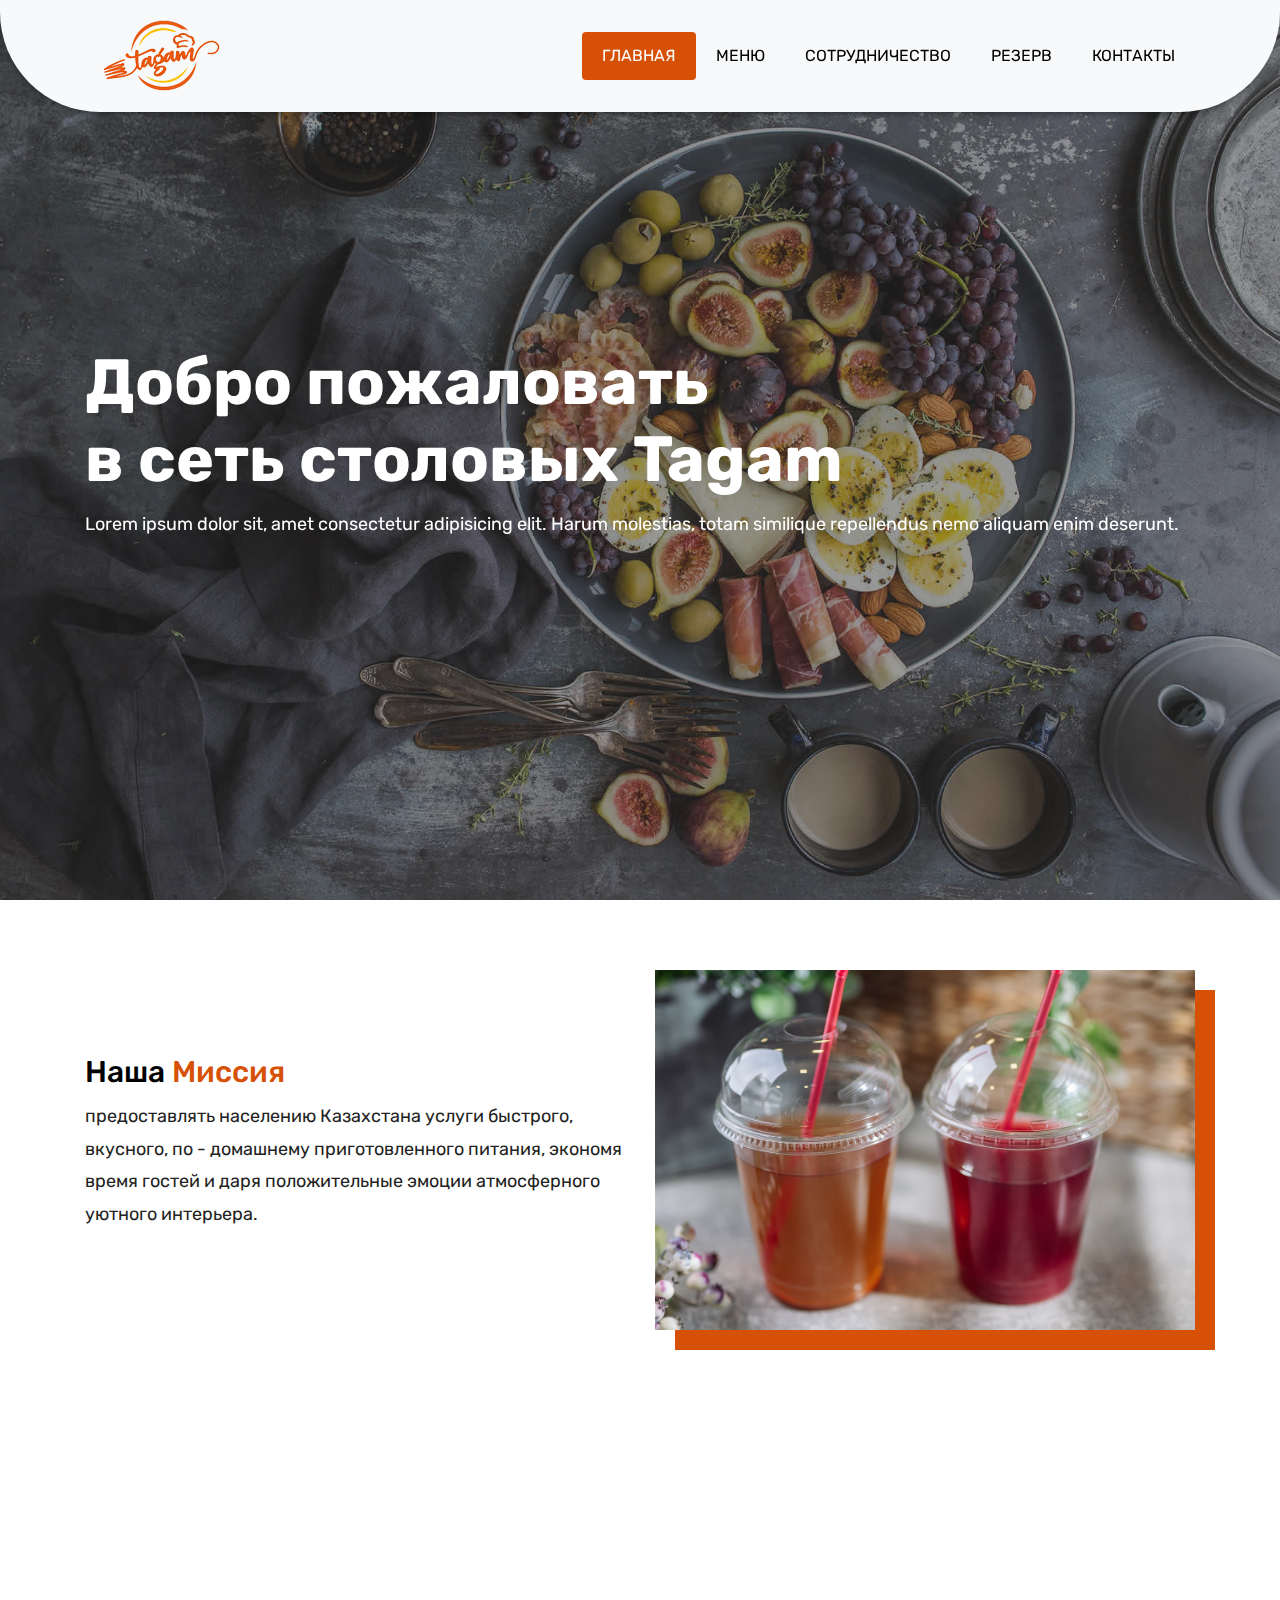
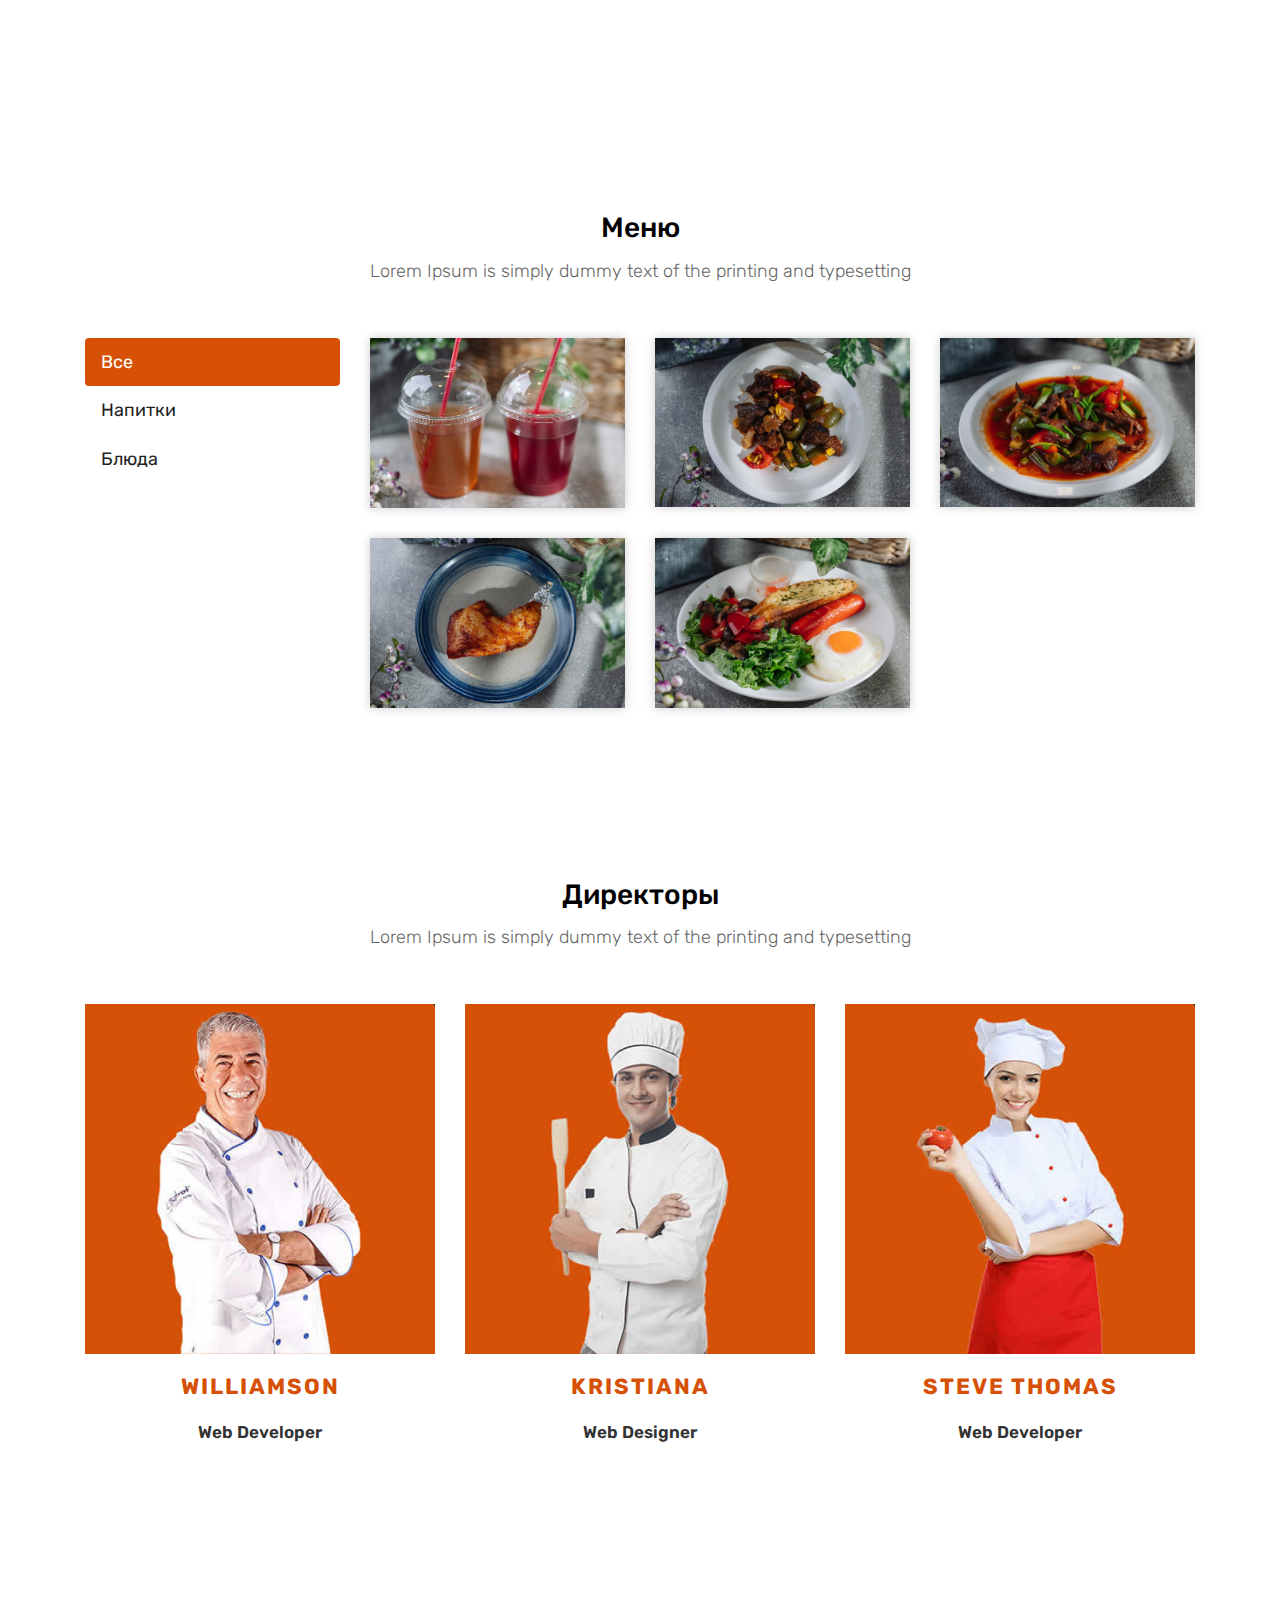
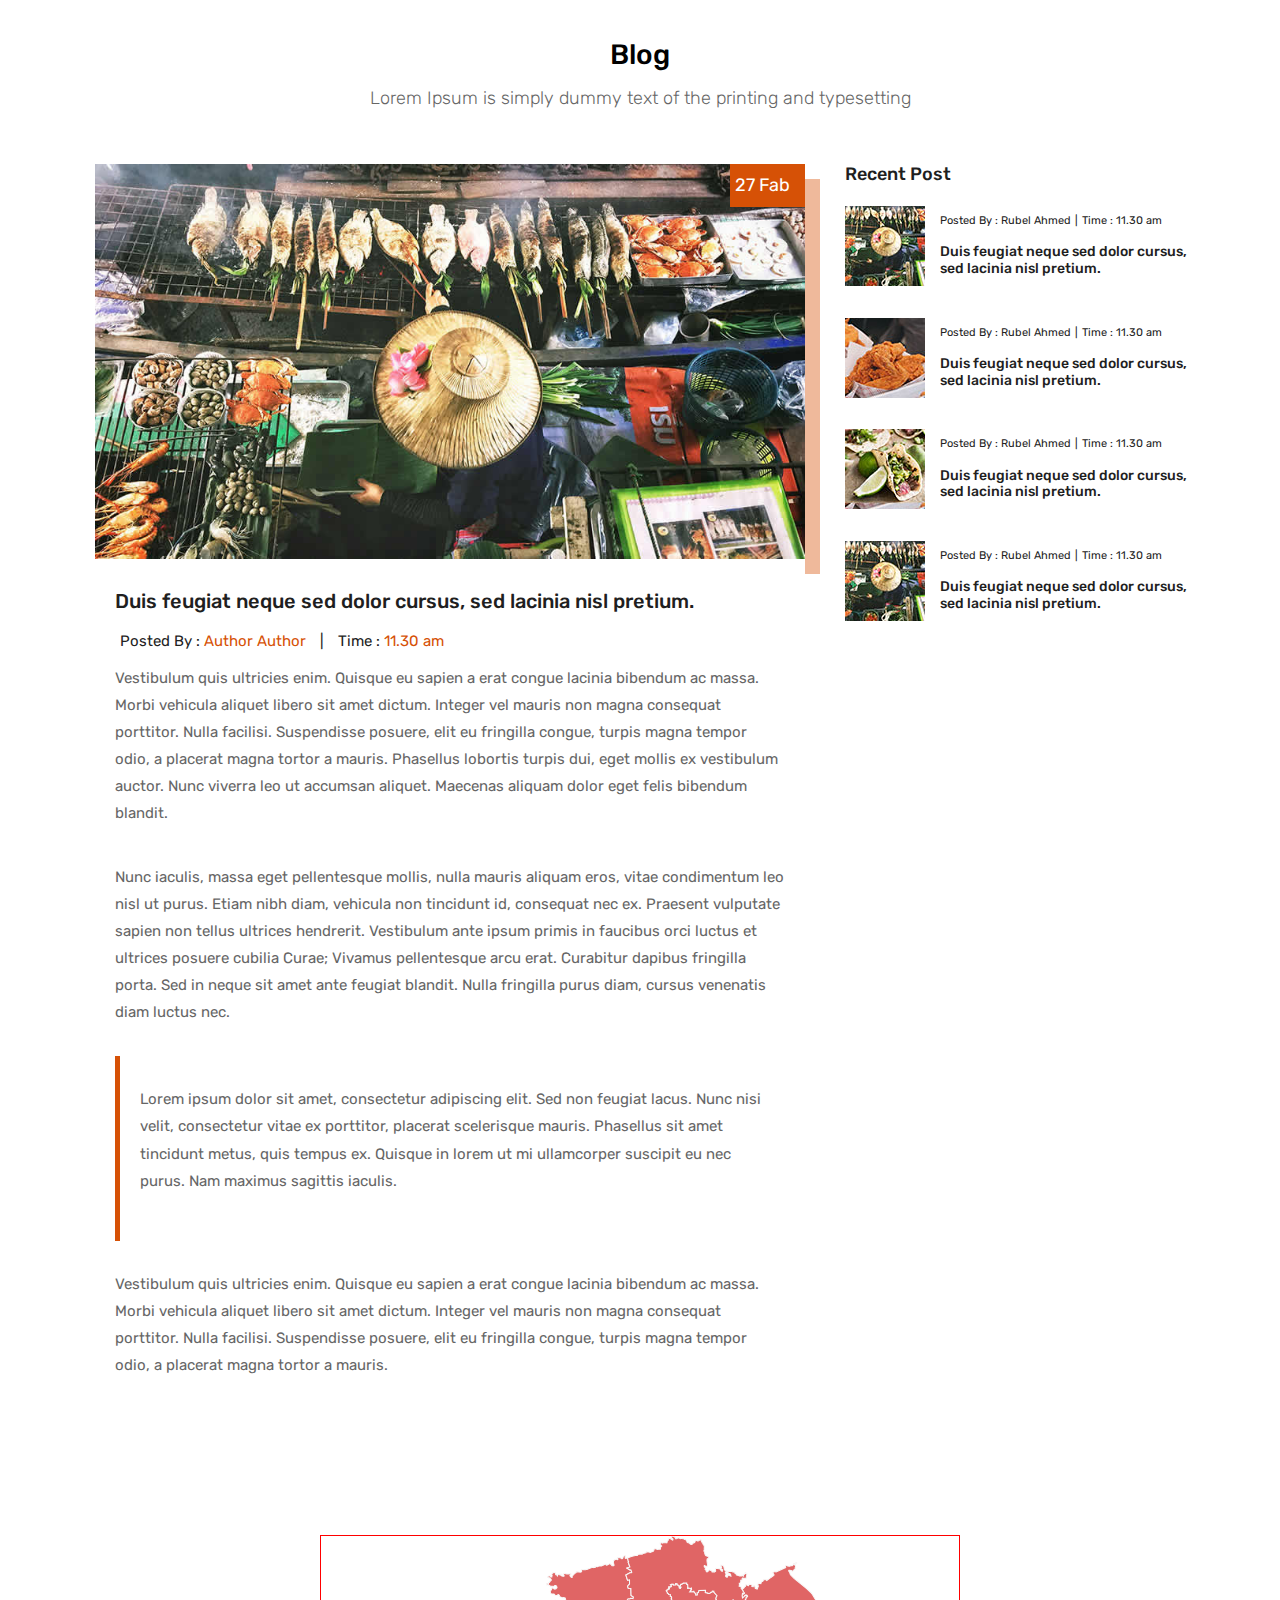
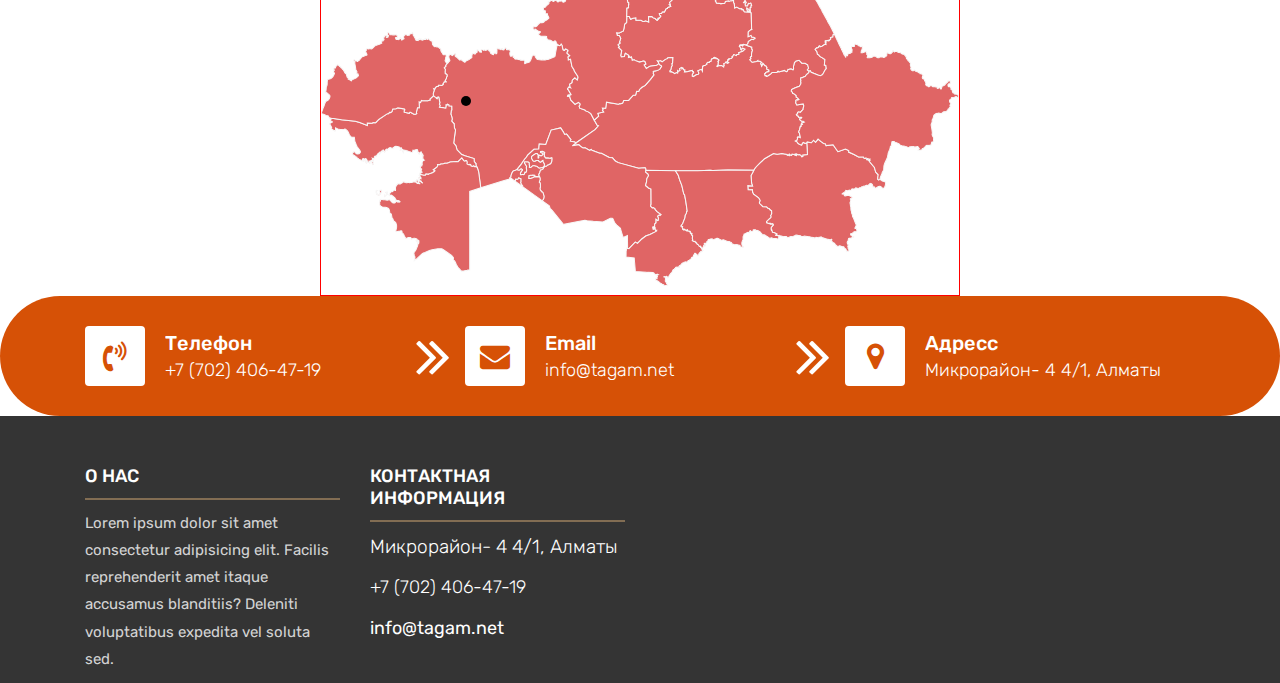
==== index.html @ f169ac63 "feat: update" ====
<!DOCTYPE html>
<html lang="en">
<!-- Basic -->

<head>
    <meta charset="utf-8">
    <meta http-equiv="X-UA-Compatible" content="IE=edge">

    <!-- Mobile Metas -->
    <meta name="viewport" content="width=device-width, initial-scale=1">

    <!-- Site Metas -->
    <title>Сеть столовых Tagam</title>
    <meta name="keywords" content="">
    <meta name="description" content="">
    <meta name="author" content="">

    <!-- Site Icons -->
    <link rel="shortcut icon" href="images/tagam-logo.png" type="image/x-icon">
    <link rel="apple-touch-icon" href="images/apple-touch-icon.png">

    <!-- Bootstrap CSS -->
    <link rel="stylesheet" href="css/bootstrap.min.css">
    <!-- Site CSS -->
    <link rel="stylesheet" href="css/style.css">
    <!-- Responsive CSS -->
    <link rel="stylesheet" href="css/responsive.css">
    <!-- Custom CSS -->
    <link rel="stylesheet" href="css/custom.css">

    <!--[if lt IE 9]>
      <script src="https://oss.maxcdn.com/libs/html5shiv/3.7.0/html5shiv.js"></script>
      <script src="https://oss.maxcdn.com/libs/respond.js/1.4.2/respond.min.js"></script>
    <![endif]-->

</head>

<body>
    <!-- Start header -->
    <header class="top-navbar">
        <nav class="navbar navbar-expand-lg navbar-light bg-light">
            <div class="container">
                <a class="navbar-brand" href="index.html">
                    <img src="images/logo2.png" alt="" />
                </a>
                <button class="navbar-toggler" type="button" data-toggle="collapse" data-target="#navbars-rs-food" aria-controls="navbars-rs-food" aria-expanded="false" aria-label="Toggle navigation">
				  <span class="navbar-toggler-icon"></span>
				</button>
                <div class="collapse navbar-collapse" id="navbars-rs-food">
                    <ul class="navbar-nav ml-auto">
                        <li class="nav-item active"><a class="nav-link" href="index.html">Главная</a></li>
                        <li class="nav-item"><a class="nav-link" href="menu.html">Меню</a></li>
                        <li class="nav-item"><a class="nav-link" href="#">Сотрудничество</a></li>
                        <li class="nav-item"><a class="nav-link" href="reservation.html">Резерв</a></li>
                        <li class="nav-item"><a class="nav-link" href="#">Контакты</a></li>
                    </ul>
                </div>
            </div>
        </nav>
    </header>
    <!-- End header -->

    <!-- Start slides -->
    <div id="slides" class="cover-slides">
        <ul class="slides-container">
            <li class="text-left">
                <img src="images/slider-01.jpg" alt="">
                <div class="container">
                    <div class="row">
                        <div class="col-md-12">
                            <h1 class="m-b-20"><strong>Добро пожаловать  <br> в сеть столовых Tagam</strong></h1>
                            <p class="m-b-40">Lorem ipsum dolor sit, amet consectetur adipisicing elit. Harum molestias, totam similique repellendus nemo aliquam enim deserunt.
                            </p>
                            <!-- <p><a class="btn btn-lg btn-circle btn-outline-new-white" href="#">Забронировать место</a></p> -->
                        </div>
                    </div>
                </div>
            </li>
            <li class="text-left">
                <img src="images/slider-02.jpg" alt="">
                <div class="container">
                    <div class="row">
                        <div class="col-md-12">
                            <h1 class="m-b-20"><strong>Добро пожаловать  <br> в сеть столовых Tagam</strong></h1>
                            <p class="m-b-40">Lorem ipsum dolor sit amet consectetur adipisicing elit. Quo iure culpa molestias assumenda aperiam aspernatur consequuntur amet.</p>
                            <!-- <p><a class="btn btn-lg btn-circle btn-outline-new-white" href="#">Забронировать место</a></p> -->
                        </div>
                    </div>
                </div>
            </li>
            <li class="text-left">
                <img src="images/slider-03.jpg" alt="">
                <div class="container">
                    <div class="row">
                        <div class="col-md-12">
                            <h1 class="m-b-20"><strong>Добро пожаловать  <br> в сеть столовых Tagam</strong></h1>
                            <p class="m-b-40">Lorem, ipsum dolor sit amet consectetur adipisicing elit. Quae doloribus in quasi molestias natus esse nemo aliquid?</p>
                            <p><a class="btn btn-lg btn-circle btn-outline-new-white" href="#">Забронировать место</a></p>
                        </div>
                    </div>
                </div>
            </li>
        </ul>
        <!-- <div class="slides-navigation">
            <a href="#" class="next"><i class="fa fa-angle-right" aria-hidden="true"></i></a>
            <a href="#" class="prev"><i class="fa fa-angle-left" aria-hidden="true"></i></a>
        </div> -->
    </div>
    <!-- End slides -->

    <!-- Start About -->
    <div class="about-section-box">
        <div class="container">
            <div class="row">
                <div class="col-lg-6 col-md-6 col-sm-12 text-center" style="margin: auto;">
                    <div class="inner-column" style="
                    background-color: rgba(255, 255, 255, 0.7);">
                        <h1>Наша <span> Миссия</span></h1>
                        <!-- <h4>Little Story</h4> -->
                        <p>предоставлять населению Казахстана услуги быстрого, вкусного, по - домашнему приготовленного питания, экономя время гостей и даря положительные эмоции атмосферного уютного интерьера. </p>
                        <!-- <p>Sed semper orci sit amet porta placerat. Etiam quis finibus eros. Sed aliquam metus lorem, a pellentesque tellus pretium a. Nulla placerat elit in justo vestibulum, et maximus sem pulvinar.</p> -->
                        <!-- <a class="btn btn-lg btn-circle btn-outline-new-white" href="#">Забронировать место</a> -->
                    </div>
                </div>
                <div class="col-lg-6 col-md-6 col-sm-12">
                    <img src="images/about.jpg" alt="" class="img-fluid">
                </div>
            </div>
        </div>
    </div>
    <!-- End About -->

    <!-- Start QT -->
    <div class="qt-box qt-background">
        <div class="container">
            <div class="row">
                <div class="col-md-8 ml-auto mr-auto text-center">
                    <p class="lead ">
                        " Lorem ipsum dolor sit amet consectetur adipisicing elit. Quaerat! "
                    </p>
                    <span class="lead">Автор</span>
                </div>
            </div>
        </div>
    </div>
    <!-- End QT -->

    <!-- Start Menu -->
    <div class="menu-box">
        <div class="container">
            <div class="row">
                <div class="col-lg-12">
                    <div class="heading-title text-center">
                        <h2>Меню</h2>
                        <p>Lorem Ipsum is simply dummy text of the printing and typesetting</p>
                    </div>
                </div>
            </div>

            <div class="row inner-menu-box">
                <div class="col-3">
                    <div class="nav flex-column nav-pills" id="v-pills-tab" role="tablist" aria-orientation="vertical">
                        <a class="nav-link active" id="v-pills-home-tab" data-toggle="pill" href="#v-pills-home" role="tab" aria-controls="v-pills-home" aria-selected="true">Все</a>
                        <a class="nav-link" id="v-pills-profile-tab" data-toggle="pill" href="#v-pills-profile" role="tab" aria-controls="v-pills-profile" aria-selected="false">Напитки</a>
                        <a class="nav-link" id="v-pills-messages-tab" data-toggle="pill" href="#v-pills-messages" role="tab" aria-controls="v-pills-messages" aria-selected="false">Блюда</a>

                        <!-- <a class="nav-link" id="v-pills-settings-tab" data-toggle="pill" href="#v-pills-settings" role="tab" aria-controls="v-pills-settings" aria-selected="false">Dinner</a> -->
                    </div>
                </div>

                <div class="col-9">
                    <div class="tab-content" id="v-pills-tabContent">
                        <div class="tab-pane fade show active" id="v-pills-home" role="tabpanel" aria-labelledby="v-pills-home-tab">
                            <div class="row">
                                <div class="col-lg-4 col-md-6 special-grid drinks">
                                    <div class="gallery-single fix">
                                        <img src="images/n2.jpg" class="img-fluid" alt="Image">
                                        <div class="why-text">
                                            <h4>Название </h4>
                                            <p>Lorem ipsum dolor sit amet consectetur.</p>
                                            <h5> 800тг</h5>
                                        </div>
                                    </div>
                                </div>


                                <div class="col-lg-4 col-md-6 special-grid lunch">
                                    <div class="gallery-single fix">
                                        <img src="images/eda1.jpg" class="img-fluid" alt="Image">
                                        <div class="why-text">
                                            <h4>Название </h4>
                                            <p>Lorem ipsum dolor sit amet consectetur.</p>
                                            <h5> 800тг</h5>
                                        </div>
                                    </div>
                                </div>

                                <div class="col-lg-4 col-md-6 special-grid lunch">
                                    <div class="gallery-single fix">
                                        <img src="images/eda2.jpg" class="img-fluid" alt="Image">
                                        <div class="why-text">
                                            <h4>Название </h4>
                                            <p>Lorem ipsum dolor sit amet consectetur.</p>
                                            <h5> 800тг</h5>
                                        </div>
                                    </div>
                                </div>

                                <div class="col-lg-4 col-md-6 special-grid lunch">
                                    <div class="gallery-single fix">
                                        <img src="images/eda3.jpg" class="img-fluid" alt="Image">
                                        <div class="why-text">
                                            <h4>Название </h4>
                                            <p>Lorem ipsum dolor sit amet consectetur.</p>
                                            <h5> 800тг</h5>
                                        </div>
                                    </div>
                                </div>

                                <div class="col-lg-4 col-md-6 special-grid dinner">
                                    <div class="gallery-single fix">
                                        <img src="images/eda4.jpg" class="img-fluid" alt="Image">
                                        <div class="why-text">
                                            <h4>Название </h4>
                                            <p>Lorem ipsum dolor sit amet consectetur.</p>
                                            <h5> 800тг</h5>
                                        </div>
                                    </div>
                                </div>
                            </div>

                        </div>
                        <div class="tab-pane fade" id="v-pills-profile" role="tabpanel" aria-labelledby="v-pills-profile-tab">
                            <div class="row">
                                <div class="col-lg-4 col-md-6 special-grid drinks">
                                    <div class="gallery-single fix">
                                        <img src="images/n1.jpg" class="img-fluid" alt="Image">
                                        <div class="why-text">
                                            <h4>Название </h4>
                                            <p>Lorem ipsum dolor sit amet consectetur.</p>
                                            <h5> 800тг</h5>
                                        </div>
                                    </div>
                                </div>
                            </div>

                        </div>
                        <div class="tab-pane fade" id="v-pills-messages" role="tabpanel" aria-labelledby="v-pills-messages-tab">
                            <div class="row">
                                <div class="col-lg-4 col-md-6 special-grid lunch">
                                    <div class="gallery-single fix">
                                        <img src="images/eda1.jpg" class="img-fluid" alt="Image">
                                        <div class="why-text">
                                            <h4>Название </h4>
                                            <p>Lorem ipsum dolor sit amet consectetur.</p>
                                            <h5> 800тг</h5>
                                        </div>
                                    </div>
                                </div>

                                <div class="col-lg-4 col-md-6 special-grid lunch">
                                    <div class="gallery-single fix">
                                        <img src="images/eda2.jpg" class="img-fluid" alt="Image">
                                        <div class="why-text">
                                            <h4>Название </h4>
                                            <p>Lorem ipsum dolor sit amet consectetur.</p>
                                            <h5> 800тг</h5>
                                        </div>
                                    </div>
                                </div>

                                <div class="col-lg-4 col-md-6 special-grid lunch">
                                    <div class="gallery-single fix">
                                        <img src="images/eda3.jpg" class="img-fluid" alt="Image">
                                        <div class="why-text">
                                            <h4>Название </h4>
                                            <p>Lorem ipsum dolor sit amet consectetur.</p>
                                            <h5> 800тг</h5>
                                        </div>
                                    </div>
                                </div>
                            </div>
                        </div>
                        <div class="tab-pane fade" id="v-pills-settings" role="tabpanel" aria-labelledby="v-pills-settings-tab">
                            <div class="row">
                                <div class="col-lg-4 col-md-6 special-grid dinner">
                                    <div class="gallery-single fix">
                                        <img src="images/img-07.jpg" class="img-fluid" alt="Image">
                                        <div class="why-text">
                                            <h4>Название </h4>
                                            <p>Lorem ipsum dolor sit amet consectetur.</p>
                                            <h5> 800тг</h5>
                                        </div>
                                    </div>
                                </div>

                                <div class="col-lg-4 col-md-6 special-grid dinner">
                                    <div class="gallery-single fix">
                                        <img src="images/img-08.jpg" class="img-fluid" alt="Image">
                                        <div class="why-text">
                                            <h4>Название </h4>
                                            <p>Lorem ipsum dolor sit amet consectetur.</p>
                                            <h5> 800тг</h5>
                                        </div>
                                    </div>
                                </div>

                                <div class="col-lg-4 col-md-6 special-grid dinner">
                                    <div class="gallery-single fix">
                                        <img src="images/img-09.jpg" class="img-fluid" alt="Image">
                                        <div class="why-text">
                                            <h4>Название </h4>
                                            <p>Lorem ipsum dolor sit amet consectetur.</p>
                                            <h5> 800тг</h5>
                                        </div>
                                    </div>
                                </div>
                            </div>
                        </div>
                    </div>
                </div>
            </div>

        </div>
    </div>
    <!-- End Menu -->

    <!-- Start Gallery -->
    <div class="stuff-box">
        <div class="container">
            <div class="row">
                <div class="col-lg-12">
                    <div class="heading-title text-center">
                        <h2>Директоры</h2>
                        <p>Lorem Ipsum is simply dummy text of the printing and typesetting</p>
                    </div>
                </div>
            </div>
            <div class="row">
                <div class="col-md-4 col-sm-6">
                    <div class="our-team">
                        <div class="pic">
                            <img src="images/stuff-img-01.jpg">
                            <ul class="social">
                                <li>
                                    <a href="#" class="fa fa-facebook"></a>
                                </li>
                                <li>
                                    <a href="#" class="fa fa-google-plus"></a>
                                </li>
                                <li>
                                    <a href="#" class="fa fa-instagram"></a>
                                </li>
                                <li>
                                    <a href="#" class="fa fa-linkedin"></a>
                                </li>
                            </ul>
                        </div>
                        <div class="team-content">
                            <h3 class="title">Williamson</h3>
                            <span class="post">Web Developer</span>
                        </div>
                    </div>
                </div>

                <div class="col-md-4 col-sm-6">
                    <div class="our-team">
                        <div class="pic">
                            <img src="images/stuff-img-02.jpg">
                            <ul class="social">
                                <li>
                                    <a href="#" class="fa fa-facebook"></a>
                                </li>
                                <li>
                                    <a href="#" class="fa fa-google-plus"></a>
                                </li>
                                <li>
                                    <a href="#" class="fa fa-instagram"></a>
                                </li>
                                <li>
                                    <a href="#" class="fa fa-linkedin"></a>
                                </li>
                            </ul>
                        </div>
                        <div class="team-content">
                            <h3 class="title">Kristiana</h3>
                            <span class="post">Web Designer</span>
                        </div>
                    </div>
                </div>

                <div class="col-md-4 col-sm-6">
                    <div class="our-team">
                        <div class="pic">
                            <img src="images/stuff-img-03.jpg">
                            <ul class="social">
                                <li>
                                    <a href="#" class="fa fa-facebook"></a>
                                </li>
                                <li>
                                    <a href="#" class="fa fa-google-plus"></a>
                                </li>
                                <li>
                                    <a href="#" class="fa fa-instagram"></a>
                                </li>
                                <li>
                                    <a href="#" class="fa fa-linkedin"></a>
                                </li>
                            </ul>
                        </div>
                        <div class="team-content">
                            <h3 class="title">Steve Thomas</h3>
                            <span class="post">Web Developer</span>
                        </div>
                    </div>
                </div>

            </div>
        </div>
    </div>
    <div class="blog-box">
        <div class="container">
            <div class="row">
                <div class="col-lg-12">
                    <div class="heading-title text-center">
                        <h2>Blog</h2>
                        <p>Lorem Ipsum is simply dummy text of the printing and typesetting</p>
                    </div>
                </div>
            </div>
            <div class="row">
                <div class="col-xl-8 col-lg-8 col-12">
                    <div class="blog-inner-details-page">
                        <div class="blog-inner-box">
                            <div class="side-blog-img">
                                <img class="img-fluid" src="images/inner-blog-img.jpg" alt="">
                                <div class="date-blog-up">
                                    27 Fab
                                </div>
                            </div>
                            <div class="inner-blog-detail details-page">
                                <h3>Duis feugiat neque sed dolor cursus, sed lacinia nisl pretium.</h3>
                                <ul>
                                    <li><i class="zmdi zmdi-account"></i>Posted By : <span>Author Author</span></li>
                                    <li>|</li>
                                    <li><i class="zmdi zmdi-time"></i>Time : <span>11.30 am</span></li>
                                </ul>
                                <p>Vestibulum quis ultricies enim. Quisque eu sapien a erat congue lacinia bibendum ac massa. Morbi vehicula aliquet libero sit amet dictum. Integer vel mauris non magna consequat porttitor. Nulla facilisi. Suspendisse posuere,
                                    elit eu fringilla congue, turpis magna tempor odio, a placerat magna tortor a mauris. Phasellus lobortis turpis dui, eget mollis ex vestibulum auctor. Nunc viverra leo ut accumsan aliquet. Maecenas aliquam dolor eget
                                    felis bibendum blandit.</p>
                                <p>Nunc iaculis, massa eget pellentesque mollis, nulla mauris aliquam eros, vitae condimentum leo nisl ut purus. Etiam nibh diam, vehicula non tincidunt id, consequat nec ex. Praesent vulputate sapien non tellus ultrices hendrerit.
                                    Vestibulum ante ipsum primis in faucibus orci luctus et ultrices posuere cubilia Curae; Vivamus pellentesque arcu erat. Curabitur dapibus fringilla porta. Sed in neque sit amet ante feugiat blandit. Nulla fringilla
                                    purus diam, cursus venenatis diam luctus nec.</p>
                                <blockquote>
                                    <p>Lorem ipsum dolor sit amet, consectetur adipiscing elit. Sed non feugiat lacus. Nunc nisi velit, consectetur vitae ex porttitor, placerat scelerisque mauris. Phasellus sit amet tincidunt metus, quis tempus ex. Quisque
                                        in lorem ut mi ullamcorper suscipit eu nec purus. Nam maximus sagittis iaculis.</p>
                                </blockquote>
                                <p>Vestibulum quis ultricies enim. Quisque eu sapien a erat congue lacinia bibendum ac massa. Morbi vehicula aliquet libero sit amet dictum. Integer vel mauris non magna consequat porttitor. Nulla facilisi. Suspendisse posuere,
                                    elit eu fringilla congue, turpis magna tempor odio, a placerat magna tortor a mauris.</p>
                            </div>
                        </div>

                    </div>
                </div>

                <div class="col-xl-4 col-lg-4 col-md-6 col-sm-8 col-12 blog-sidebar">
                    <div class="right-side-blog">

                        <h3>Recent Post</h3>
                        <div class="post-box-blog">
                            <div class="recent-post-box">
                                <div class="recent-box-blog">
                                    <div class="recent-img">
                                        <img class="img-fluid" src="images/post-img-01.jpg" alt="">
                                    </div>
                                    <div class="recent-info">
                                        <ul>
                                            <li><i class="zmdi zmdi-account"></i>Posted By : <span>Rubel Ahmed</span></li>
                                            <li>|</li>
                                            <li><i class="zmdi zmdi-time"></i>Time : <span>11.30 am</span></li>
                                        </ul>
                                        <h4>Duis feugiat neque sed dolor cursus, sed lacinia nisl pretium.</h4>
                                    </div>
                                </div>
                                <div class="recent-box-blog">
                                    <div class="recent-img">
                                        <img class="img-fluid" src="images/post-img-02.jpg" alt="">
                                    </div>
                                    <div class="recent-info">
                                        <ul>
                                            <li><i class="zmdi zmdi-account"></i>Posted By : <span>Rubel Ahmed</span></li>
                                            <li>|</li>
                                            <li><i class="zmdi zmdi-time"></i>Time : <span>11.30 am</span></li>
                                        </ul>
                                        <h4>Duis feugiat neque sed dolor cursus, sed lacinia nisl pretium.</h4>
                                    </div>
                                </div>
                                <div class="recent-box-blog">
                                    <div class="recent-img">
                                        <img class="img-fluid" src="images/post-img-03.jpg" alt="">
                                    </div>
                                    <div class="recent-info">
                                        <ul>
                                            <li><i class="zmdi zmdi-account"></i>Posted By : <span>Rubel Ahmed</span></li>
                                            <li>|</li>
                                            <li><i class="zmdi zmdi-time"></i>Time : <span>11.30 am</span></li>
                                        </ul>
                                        <h4>Duis feugiat neque sed dolor cursus, sed lacinia nisl pretium.</h4>
                                    </div>
                                </div>
                                <div class="recent-box-blog">
                                    <div class="recent-img">
                                        <img class="img-fluid" src="images/post-img-01.jpg" alt="">
                                    </div>
                                    <div class="recent-info">
                                        <ul>
                                            <li><i class="zmdi zmdi-account"></i>Posted By : <span>Rubel Ahmed</span></li>
                                            <li>|</li>
                                            <li><i class="zmdi zmdi-time"></i>Time : <span>11.30 am</span></li>
                                        </ul>
                                        <h4>Duis feugiat neque sed dolor cursus, sed lacinia nisl pretium.</h4>
                                    </div>
                                </div>
                            </div>
                        </div>
                    </div>
                </div>

            </div>
        </div>
    </div>
    <div class="mapsvg-scrollpane" style="transform: translate(0px, 0px); width: 50%; margin: 0 auto;">
        <div class="mapsvg-layers-wrap">
            <div class="mapsvg-layer mapsvg-layer-markers"></div>
            <div class="mapsvg-layer mapsvg-layer-popovers">
                <div class="mapsvg-popover" style="width: 300px; max-width: 50%; max-height: 201.944px;"></div>
            </div>
        </div>
        <div style="position: relative; border: 1px solid red;">
            <div class="map-circle">

            </div>
            <svg xmlns:mapsvg="http://mapsvg.com" xmlns:dc="http://purl.org/dc/elements/1.1/" xmlns:rdf="http://www.w3.org/1999/02/22-rdf-syntax-ns#" xmlns:svg="http://www.w3.org/2000/svg" xmlns="http://www.w3.org/2000/svg" mapsvg:geoViewBox="46.489440 55.432742 87.315881 40.549293"
                preserveAspectRatio="xMidYMid meet" viewBox="0 0 792.54694 434.92221" style="transform: scale(1);">
    
        <path class="mappo" d="m 379.81694,99.882712 3.13,0.189998 1.65,3.46 2.9,-1.29 3.7,-0.57 0.14,3.08 6.23,0 1.97,1.06 2.15,0.27 1.24,-0.71 4.11,1.46 -0.22,-6.69 4.32,-0.12 1.14,1.42 2.77,1.12 2.05,1.88 0.53,0.3 1.13,-1.12 -0.5,-0.7 0.59,-1.03 0.77,0.59 2.43,-2.649998 -0.22,-0.95 -1.19,-0.48 -0.43,-2.18 2.83,0.06 0.76,-1.69 0.83,-0.48 2.14,0.29 0.49,-1.58 0.54,-0.09 0.37,-1.86 1.39,-0.84 0.81,-0.08 0.33,-1.19 0.67,0.05 0.86,-0.88 0.53,0.18 1.66,-0.83 -1.65,-1.88 1.07,0.22 -0.92,-3.19 2.99,-2.76 -1.14,-1.58 0.69,-0.22 0.07,-1.36 -0.34,-1.11 -1.35,-0.11 0.25,-2.3 -2.17,-0.17 -0.61,-1.27 -1.07,-0.36 -0.09,-1.1 -1.4,-2.03 0.59,-0.91 0.82,-0.08 0.56,-0.23 0.04,-0.82 0.99,-0.75 0.51,0.59 0.6,-1.19 -0.95,0.06 -0.06,-1.65 2.86,0.08 0.44,-0.52 -0.52,-0.59 0.16,-0.54 -0.64,-1.01 1.5,0.11 0.17,-0.81 1.91,0.14 0.09,0.98 2.74,-0.2 -0.06,-1.67 1.91,0.15 0.06,1.39 1.22,0.24 0.23,0.84 0.81,0.21 0.35,1.13 0.05,1.52 1.34,0.38 0.63,-1.46 -1.08,-0.23 -0.33,-1.54 0.82,-0.08 0.36,-1.63 1.08,0.23 0.46,-0.93 0.95,-0.06 0.73,-0.78 4.22,0.07 0.19,1.54 1.07,0.37 0.22,3.33 -0.47,1.06 0.66,0.33 0.44,-0.65 2.41,0.61 1.39,-0.57 0.17,1.8 -0.84,0.48 0.22,0.85 -0.82,0.07 0.08,0.96 -0.58,0.51 3.8,-0.1 0.3,-0.52 0.68,0.05 0.1,0.56 1.98,2.5 0.29,1.54 1.89,-0.25 -0.36,-2.36 1.76,-0.26 0.47,-2.71 8.21,-0.23 -0.08,0.96 0.26,0.02 -0.29,1.9 3.14,0.56 0.21,0.58 1.72,0.02 0.73,-0.76 0.54,-0.09 0.46,-0.64 1.21,-0.17 0.65,-1.31 1.98,0.05 -0.12,1.23 4.03,4.38 -0.78,1.17 -0.63,2.28 0.62,1.71 -1.24,0.56 0.02,1.1 0.94,1.06 0.26,1.26 5.67,0.71 4.6,-0.35 0.91,-2.38 3.75,-0.83 0.83,0.78 1.81,-0.9 2.1,-0.02 0.63,-0.9 0.66,-0.06 0.41,1.03 0.01,2.37 0.82,0.93 0.54,5.75 2.49,-1.06 3.72,1.89 2.64,-0.06 0.24,1.28 1.45,-0.07 1.39,2.67 7.52,0.56 0,0 0.06,0.56 1.02,0.15 0.45,19.959998 0.41,0.87 -1.19,0.23 -2.73,2.15 -0.61,0.72 -0.1,5.89 3.56,-1.75 0.99,2.29 2.29,0.21 1.9,1.09 -0.48,0.73 -1.04,0.11 -0.76,0.95 -1.98,-0.56 -4.33,2.83 -0.29,2.22 -2.1,2.48 0,0 -3.33,-0.99 -1.26,1.94 -0.56,-1.66 -0.53,0.19 0.31,0.57 -1.59,0.45 -0.53,-0.87 -0.94,0.4 -0.32,1.55 0.85,0.38 1.2,2.67 -0.2,0.63 0.7,0.49 1.04,-2.23 1,0.14 2.53,1.14 -2.89,2.76 -5.16,1.67 0.69,1.67 -1.08,0.51 -1.67,0.17 -0.79,1.34 -3.14,-1.33 -1.14,2.08 -0.77,0.17 -0.19,0.5 0.56,0.59 -1.31,1.53 -2.81,0.17 -0.12,1.03 -0.71,-0.35 -0.99,0.92 0.55,0.72 -1.41,1.25 2.11,1.43 -1.61,0.84 -2.23,-1.44 -0.77,1.2 -1.44,0.48 0.43,2.9 -1.3,0.36 0.27,0.94 -2.43,-1.85 -4.08,0.43 -0.48,0.98 -1.21,-0.4 1.78,-2.51 -0.35,-1.46 0.59,-0.84 -0.18,-0.67 -0.59,-0.33 1.33,-1.79 -2.2,-1.95 -1.4,0.1 -0.26,-1.07 -1.32,0.5 -0.28,-0.94 -0.9,0.16 0.04,0.78 -2.91,1.24 -0.55,2.92 -1.39,-0.02 -0.63,1.23 -1.74,-0.19 -1.52,1.26 0.41,0.94 -2.57,1.8 -1.38,-0.02 -0.3,0.48 -1.28,0.26 -0.25,6.4 -1.4,-2.45 -4.19,1.88 1.21,3.07 -0.62,1.22 -2.15,0.29 -2.79,1.78 -1.57,0.74 -1.2,-0.62 0.08,-2.17 1.73,-2.52 -0.41,-0.93 -0.91,0.3 -0.59,-1.72 -6.05,1.75 -0.87,-0.08 -0.66,0.33 -0.86,-0.21 -1.15,0.28 0.47,-2.51 -1.13,-0.1 -0.57,-0.69 -0.73,-1.74 -0.51,0.09 -0.59,0.97 -0.36,-1.7 -2.64,1.44 0.69,2.24 -1.6,1.01 -0.87,-0.07 -0.57,-0.69 -0.2,0.88 0.57,0.69 -0.24,1.38 -0.51,0.08 -0.83,-0.7 -2.5,1.32 -2.52,-1.61 -1.13,-0.09 -0.32,-0.79 -1.56,0.51 -0.67,-1.2 1.39,-1.55 0.81,-3.78 0.86,-1.34 -0.43,-2.61 0.94,-0.57 0.27,-6.81 -6.03,0.17 -0.6,1.11 -2.37,0.85 -4.22,3.17 -1.83,-1.43 -2.75,0.58 -1.15,-0.21 1.3,1.76 0.14,1.69 0,0 -2.31,1.76 -8.47,1.1 -4.58,2.91 -2.76,-4.27 2.16,-1.28 -1.27,-3.16 -1.67,-0.61 -4.81,1.4 -5.18,-1.84 -1.54,-1.11 -2.41,0.64 -1.01,-4.06 -1.49,0.7 -0.64,-0.55 -0.94,0.46 0.04,-1.16 -0.68,0.61 0.05,-1.29 -0.22,-1.18 -3.64,-2.14 -1.21,3.95 -3.87,0.44 -0.74,-1.59 1.28,-6.04 -4.14,-4.01 1.1,-0.99 -1.67,-2.18 2.77,-2.47 -0.92,-0.71 1.64,-4.77 -1.77,-3.67 -2.43,-0.13 -0.98,-3.37 3.38,0.33 5.1,-2.62 0.8,-3.53 0.86,-5.01 2.38,-1.99 z" title="Aqmola oblysy" id="KZ-AKM" class=" mapsvg-region" style="fill: rgb(224, 101, 101); stroke: rgb(247, 247, 247); stroke-width: 1.2922px;">
            <a href="http://google.com">asdf</a>
        </path>

        <path d="m 243.32694,290.21271 -1.66,0.88 -2.03,0.43 -0.96,0.64 -0.86,1.18 -0.96,2.03 -0.75,2.14 -0.11,1.92 -0.85,0.43 -0.64,1.07 -0.05,0.83 -7.92,2.24 -28.04,8.87 0,0 -2.79,-20.57 -1.75,-4.85 0,0 -1.6,-3.13 0.36,-1.18 -2.29,-2.96 -0.24,-3.7 -11.41,-3.4 -3.95,-1.64 -5.83,-5.87 -1.21,-4.7 -2.9,-3.66 1.53,-11.71 0.74,-4.55 -1.32,-2.25 -0.43,-5.41 -3.03,-3.39 0.7,-2.66 -1.08,-4.64 -0.74,-1.26 0.64,-4.64 0.57,-0.45 -0.09,-4.69 -3.49,-0.3 -0.01,-1.24 -1.46,-1.06 -0.64,1.08 -1.27,-0.33 0.06,1.73 -0.48,2.55 -2.12,-0.21 -1.17,-0.59 -4.63,-0.49 0.78,-1.98 -0.83,-1.89 0.56,-1.7 -1.35,-6.85 -1.02,-0.24 -0.88,2.26 -1.19,-0.59 0.29,-0.79 -2.36,-1.07 -1.54,-1.42 0,0 -0.18,-2.77 1.28,-4.37 -0.68,-1.56 1.21,0.6 0.79,-2.02 1.5,-1.35 1.9,0.01 0.35,-1.45 2.4,-0.05 1.66,0.3 1.91,-1.13 -0.45,-0.83 1.35,-1.7 0.41,-1.07 2.15,0 -1.14,-1.39 1.87,-3.29 -0.07,-0.89 0.87,-1.76 -0.25,-1.52 -1.31,-0.62 -0.06,-0.77 -0.92,-0.28 -0.07,-2.57 0.36,-2.11 -1.46,-2.03 2.07,-2.2 -0.33,-0.87 2.45,-2.92 -0.3,-0.43 0,0 0.6,0.4 0.36,-0.13 1.13,-1.77 0.7,-0.39 0.38,-0.64 -0.32,-1.37 -0.78,-1.79 -0.32,-2.22 0.59,-1.25 0.4,-1.32 0.58,0.21 0.47,-0.06 0.67,0.37 0.32,-0.01 0.25,-0.18 0.17,0.16 0.1,0.58 0.45,0.14 0.32,0.5 0.41,-0.16 -0.03,-0.59 0.45,-0.11 0.12,-0.27 0.32,0.03 0.16,-0.23 0.49,-0.04 0.25,0.12 0.47,-0.6 -0.1,-0.61 0.83,-0.41 0.63,0.37 0.36,0.43 0.1,0.72 -0.13,0.35 -0.63,0.79 -0.15,0.39 0.15,0.38 0.55,0.5 0.93,0.59 4.07,3.81 0.35,0.14 0.6,-0.57 1.58,0.09 0.4,0.94 1.25,0.65 2,1.55 0.37,0.01 0.42,-0.35 0.39,-0.91 1.56,-0.91 0.96,-0.28 2.12,-1.13 1.02,-0.95 1.1,-0.8 0.73,-0.28 0.25,-0.27 0.1,-0.33 -0.12,-0.98 0.05,-1.01 0.76,-2.52 0.31,-0.44 0.4,-0.14 1.62,0.83 1.19,0.01 0.55,-0.49 0.21,-1.35 0.28,-0.14 0.9,0.19 0.35,-0.24 0.11,-0.48 -0.29,-1.3 -0.01,-0.93 0.65,-0.74 0.1,-0.03 0.49,0.62 0.17,0.63 1.03,0.56 0.92,1.25 0.92,0.05 0.92,0.5 0.24,-0.2 0.15,-0.83 -0.39,-1.07 -0.18,-1.09 0.12,-0.09 1.13,-0.03 0.39,-0.14 0.48,0.06 1,0.8 0.4,0.08 1.05,-0.67 0.37,0.18 0.42,0.44 0.47,0.1 1.97,-0.74 1.15,-0.6 0.37,0.42 0.34,1.18 0.63,0.5 0.75,0.31 0.5,0.84 0.04,1.07 0.6,0.78 1.76,1.2 1.34,0.39 0.33,-0.12 0.06,-0.22 -0.27,-0.66 0.08,-0.24 1.61,-0.77 0.99,0.01 0.53,0.98 0.82,-0.36 0.3,-1.09 0.13,-3.89 0.16,-1.39 0.47,-0.24 0.77,-0.06 0.45,0.7 0.6,0.44 0.31,-0.05 0.24,-0.31 0.5,-0.12 0.36,0.72 0.85,-0.02 0.25,0.37 0.95,-0.89 0.28,-0.03 0.47,-0.4 0.22,0.34 -0.08,0.66 0.18,0.45 1.46,0.34 0.11,-0.1 -0.12,-0.33 0.09,-0.27 0.51,-0.12 0.2,-0.27 -0.14,-0.89 0.47,-0.22 0.33,-0.34 0.16,0.09 0.17,-0.18 0.16,0.1 0.22,-0.33 0.66,0.27 0.6,1.89 0.28,0.38 0.5,0.09 1.13,-0.26 0.97,0.11 0.78,0.16 0.38,0.44 0.75,1.56 -0.04,0.42 -0.4,0.54 -0.29,1.17 0.14,2.01 0.49,1.49 0.45,0.27 0.6,0.06 1.7,-0.64 0.75,0.06 0.23,0.33 -0.23,0.98 0.15,0.65 1.34,0.64 0.4,1.08 0.62,0.48 1.08,0.15 0.84,-0.24 0.46,0.03 1.39,0.5 2.23,0.25 0.51,0.21 0.33,0.53 0.37,0.11 0.46,-0.39 1.67,0.4 1.32,-0.36 0.38,0.01 1.23,1.69 0,0.24 -0.42,0.19 -0.05,0.18 0.03,1.84 0.03,0.24 0.22,0.05 1.53,-0.78 3.41,-0.87 0.91,-0.48 1.27,-2.12 2.05,-5.36 0.58,-0.84 0.68,-0.28 1.32,0.19 0.87,0.45 0.19,0.28 0.05,1.4 2.37,2.96 0.75,0.42 2.35,0.29 2.11,0.16 2.02,-0.11 1.2,0.24 1.5,-0.02 1.93,-0.69 1.56,-0.08 8.13,-3.31 0.46,-0.39 0.3,-0.81 0.58,-3.81 1.76,-8.88 1.63,-0.55 0,0 1.29,0.63 1.43,-0.63 0.87,-1.52 1.36,2.1 0.17,1.97 0.96,3.23 1.58,0.62 1.03,-1.44 0.52,-0.38 2.88,1.73 0,1.2 -0.65,0.11 -0.65,2.25 3.5,3.41 -2.2,1.53 0.39,1.72 -0.01,1.84 2.72,-0.85 1.78,9.06 2.57,4.09 0.39,1.56 4.23,6.32 0.38,1.56 -0.94,3.3 -3.08,-2.53 -3.1,2.75 -0.28,3.2 -3.07,1.87 0.63,3.45 0.63,0.9 -2.29,-0.79 -1.65,2.15 1.01,1.15 3.55,6.01 -0.64,0.49 -0.38,-0.38 -2.91,0.47 -0.5,1.39 2.52,-0.23 1.39,4.81 5.42,5.36 4.2,-2.29 2.02,1.8 0.12,1.12 -1.29,1.72 0.74,2.51 6.34,2.15 1.13,1.27 3.17,1.2 3.15,2.2 4.19,8 0,0 3.56,6.23 1.77,0.79 -4.31,4.75 -22.92,16.02 0,0 -1.46,0.47 -0.85,-1.22 -5.59,-0.87 0.84,-1.94 -5.36,-6.82 -2.43,0.37 -1.6,-3.05 -3.32,-5 -11.81,2.72 -6.69,17.89 -8.13,-0.67 -0.56,6.16 -5.96,0.49 -7.83,7.27 -1.64,2.56 -2.24,2.45 -4.27,6.41 z" title="Aqtöbe oblysy" id="KZ-AKT" class="mappi mapsvg-region" style="fill: rgb(224, 101, 101); stroke: rgb(247, 247, 247); stroke-width: 1.2922px;"></path>
        <path d="m 620.77694,255.05271 2.32,1.51 0.97,1.14 2.45,0.22 0.95,2.44 8.65,-0.97 6.1,8.55 9.25,-3.23 4.15,1.72 -0.08,2 6.65,2.92 5.65,3.16 6.04,0.15 1.09,1.66 0,0 0.92,-0.03 1.09,-0.71 0,0 0.57,1.43 0.63,0.73 0.87,-1.23 0,0 0.57,0.01 -0.73,1.14 0.65,0.14 0,0 0.68,0.03 0.68,0.51 0.63,-1.16 0.46,-0.02 -0.36,0.98 0,0 -0.98,0.73 0.27,0.3 0.85,-0.17 -0.69,0.91 6.44,7.55 0,0 1.52,5.75 3.15,3.43 -0.6,4.2 0.24,1.58 0.71,0.62 2.01,-0.72 0,0 0.33,0.45 1.71,1.03 0.72,0.64 3.36,0.72 0.27,0.38 0.52,1.98 -0.74,3.53 -2.06,3.04 -1.03,-0.72 -2.46,-2.19 -1.04,-0.26 -1.57,0.33 -1.12,0.45 -1.86,1.28 -1.24,0.12 -0.57,-0.33 -0.34,-1.01 -0.19,-0.1 -1.04,0.27 -0.5,-0.15 -0.13,-1.11 -0.22,-0.43 -0.24,-1.26 -0.72,-0.55 -0.37,-0.65 -0.82,-0.45 -0.19,0.3 -0.4,0.2 -0.64,-0.15 -0.93,0.74 -0.28,0.55 -0.72,0.17 -0.29,0.4 -0.52,0.31 -0.96,0.16 -0.3,-0.53 -0.12,0.02 -0.93,0.88 -0.61,-0.14 -0.21,-0.18 -0.59,0.56 -0.97,0.16 -0.38,-0.12 -0.14,0.2 -0.73,0.23 -0.28,0.53 -0.21,0.05 -0.93,-0.28 -0.04,0.33 -0.29,0.31 -0.05,0.35 -0.21,0.23 -0.4,-0.02 -0.76,0.26 -1.24,-0.04 -1.18,1.01 -0.71,0.07 -0.72,-0.46 -1.27,-0.36 -0.44,-0.44 -0.14,0.06 -0.11,0.59 -0.38,0.35 -1.75,0.74 -0.92,-0.12 -0.88,0.13 -0.39,-0.31 -0.45,0.1 -0.48,0.41 -0.35,0.96 -0.9,0.63 -0.76,0 -0.39,-0.52 -0.26,-0.08 -0.55,0.21 -0.73,0.61 -0.46,0.15 -0.85,0.05 -0.48,-0.44 -0.67,0.06 -0.65,-0.17 -0.16,0.27 0.24,0.55 -0.06,0.25 -0.29,-0.16 -0.29,0.06 -1.12,1.23 -1.97,1.25 -0.31,0.35 -0.5,0.15 -0.22,0.35 0.22,0.24 0.52,-0.37 0.43,-0.01 0.64,0.43 0.51,0.07 0.57,1.69 0.79,0.43 1.57,-0.24 0.62,-0.56 1.46,0.21 0.69,-0.52 0.49,0.06 0.3,0.34 -0.11,0.34 0.17,0.09 0.83,-0.24 0.46,0.91 1.6,0.8 0.69,0.67 0.1,0.72 -1.66,0.56 -0.79,0.8 0.83,1.28 -0.25,0.56 -0.52,2.17 -0.42,0.74 0.4,1.31 0.38,3.06 0.39,1.15 0,2.14 0.28,1.84 0.58,1.45 -0.13,0.56 0.03,0.27 0.28,0.36 -0.05,0.76 1.02,2.25 -0.06,0.82 0.32,1.47 0.36,0.26 1,2.23 2.46,6.2 0.3,0.4 0.26,0.94 -0.23,0.81 0.03,0.52 -0.49,0.5 -0.96,2.06 0.04,0.19 0.23,0.29 1.36,-0.09 0.27,0.12 0.04,0.74 0.4,0.8 0.02,0.67 0.34,0.81 -0.44,0.82 -0.61,0.05 -0.45,0.38 -0.5,-0.3 -0.54,-0.1 -1.47,0.42 -1.77,1.46 -1.79,0.51 -0.41,0.47 -0.01,0.83 0.31,0.58 0.64,0.63 0.89,0.58 1.66,0.43 0.43,0.75 -0.05,0.12 -0.21,-0.04 -0.55,0.3 -0.22,-0.23 -0.08,0.23 -0.34,0.13 -0.32,-0.14 -0.13,0.28 -1.42,0.6 0.01,0.26 -0.43,0.29 -0.3,-0.11 -0.52,0.21 -0.01,-0.22 -0.54,0.21 -0.1,-0.29 -0.18,-0.01 -1.06,0.18 -0.06,0.8 -0.32,0.8 -0.39,1.66 -0.69,0.67 -0.3,1.12 0.2,1.05 0.62,1.29 0.58,0.54 0.53,0.05 0.21,0.24 -0.37,0.43 -0.82,0.41 -0.12,0.59 -0.03,0.88 0.41,0.57 -0.03,1.42 0.91,0.65 -0.23,0.79 0.47,0.65 -0.17,0.96 -0.64,0.37 -0.36,0.02 -0.35,-0.28 -0.23,-0.01 -0.56,0.46 -0.3,-0.06 -0.52,0.36 -0.15,-0.09 -0.13,-0.45 0.16,-1.3 -0.36,-0.55 -0.32,-0.91 -0.45,-0.29 -0.76,-0.19 -0.78,-0.75 -0.32,-0.92 -0.28,-0.5 -0.23,-0.15 -1.16,-0.08 -0.18,0.39 -0.26,0.07 -0.15,-0.19 0,-0.36 -0.14,-0.05 -0.86,-0.07 -0.31,-0.2 -0.47,0.07 -0.26,-0.42 -1.56,-0.25 -0.94,0.66 -0.83,-0.14 -1.23,0.02 -0.49,-0.82 -1.74,-1.4 -0.47,-1.03 -0.24,-0.23 -1.14,-0.88 -0.92,-0.25 -0.36,-0.47 -0.29,-0.11 -0.8,-1.4 -0.2,-1.09 0.09,-0.49 0.23,-0.32 -0.12,-0.11 -0.47,0.01 -1.04,0.34 -0.31,0.67 -0.2,0.13 -0.59,-0.77 -0.35,-0.2 -0.76,0.09 -0.56,-0.21 -0.55,0.16 -0.53,-0.36 -1.02,-0.2 -0.5,-0.27 -0.51,0.05 -0.58,-0.5 -0.59,0.03 -0.28,-0.21 -0.72,0.26 -0.55,-0.74 -1.99,-0.46 -0.44,-0.7 -0.75,-0.28 -1.69,0.7 -0.62,-0.23 -0.33,0.65 -0.48,0.15 -2.97,-0.68 -0.4,0.62 -0.97,-0.17 -0.47,0.15 -0.47,0.53 -0.38,-0.55 -0.35,-0.21 -0.3,0.01 -0.73,0.45 -0.62,-0.67 -0.61,0.19 -0.72,-0.35 -0.67,0.04 -0.35,-0.15 -0.58,-0.66 -1.59,0.1 -1.19,-0.26 -1.16,-0.02 -1.02,-0.38 -0.94,0.11 -0.6,-0.22 -2.06,0.54 -1.63,0.05 -0.71,-0.22 -0.57,-0.79 -0.35,-0.21 -1.73,-0.18 -0.85,0.14 -2.21,-0.58 -1.61,0.02 -0.85,0.83 -0.91,0.13 -0.32,0.83 -0.31,0.25 -2.24,-0.2 -0.8,0.08 -1.01,-0.24 -0.56,0.79 -0.79,0.08 -1.89,0.54 -0.47,-0.02 -0.15,-0.13 -0.3,-0.91 -0.61,-0.36 -2.6,-0.11 -1.92,0.36 -0.24,-0.11 -0.31,-0.43 -0.9,-0.1 -0.65,-0.54 -0.61,0.3 -0.65,-0.19 -0.94,0.48 0,0 -0.15,0.02 -0.2,-0.94 -1.01,0.44 -1.08,-0.68 -1.88,0.21 0,0 -0.22,-0.43 1.12,-0.34 0,0 0.52,-1.06 -3.66,-1.73 -1.88,-0.39 -0.46,-1.9 -0.75,-0.33 0.27,-1.15 -0.74,-0.44 0.22,-2.26 2.58,-3.13 -0.7,-1.18 -2.91,0.36 0.29,-0.93 -1.1,-0.14 -0.66,0.45 -3.28,-1.15 -0.01,-1.72 4.25,-4.04 0.74,-0.35 0.46,-1.25 -0.45,-1.93 0.86,-0.99 0.44,-1.16 -0.09,-3.34 -2.02,-1.38 -1.1,-1.49 -1.21,-0.17 0,0 -1.86,-1.71 -0.33,-0.04 0,0 -4.34,-0.47 -3.71,-3.55 -0.63,-0.99 0.89,-3.28 -1.86,-3.21 -6.24,-4.37 -0.38,-1.19 -0.76,-0.91 -0.16,-3.34 -5.45,-0.14 -0.35,-5.11 5.87,0.43 -1.06,-2.79 -0.84,-10.2 1.85,-3.12 0,0 1.56,-3.41 1.7,-2.81 0,0 2.23,-2.51 4.13,-4.24 5.29,-4.78 11.11,-6.39 4.63,0.93 5.94,-1.1 6.63,1.17 -0.02,0.82 0,0 1.12,0.3 1.33,-1.57 0,0 0.54,1.63 0.6,-0.73 1.77,0.64 0.61,-1.44 1.26,0.2 1.79,0.53 2.95,1.31 -2.1,-2.12 1.35,-0.25 2.05,1.05 1.93,-0.27 1.94,1.03 0.64,1.64 1.46,-0.22 -0.03,-1.78 5.89,-0.66 -0.84,-14.68 0,0 0.53,-0.98 5.02,1.12 2.85,-3.2 2.48,2.61 0,0 3.13,-3.99 z" title="Almaty oblysy" id="KZ-ALM" class=" mapsvg-region" style="fill: rgb(224, 101, 101); stroke: rgb(247, 247, 247); stroke-width: 1.2922px;"></path>
        <path d="m 64.86694,284.05271 -0.14,0.12 -0.3,-0.07 -0.6,-1.25 -0.2,-0.11 0.16,-0.19 -0.54,-1.2 -0.1,-0.8 -0.45,-0.49 -0.07,-0.23 0.11,-0.16 0.3,-0.11 1.06,0.42 0.96,1.08 0.33,1.24 -0.52,1.75 z m 74.76,-85.62 1.53,1.43 2.36,1.06 -0.29,0.8 1.18,0.59 0.88,-2.26 1.02,0.24 1.35,6.85 -0.56,1.7 0.82,1.89 -0.77,1.98 4.62,0.49 1.17,0.59 2.12,0.21 0.48,-2.55 -0.05,-1.73 1.27,0.33 0.63,-1.08 1.47,1.06 0,1.24 3.49,0.3 0.09,4.69 -0.57,0.44 -0.64,4.64 0.74,1.26 1.08,4.64 -0.7,2.66 3.03,3.39 0.43,5.41 1.32,2.25 -0.74,4.56 -1.53,11.7 2.9,3.67 1.21,4.7 5.83,5.86 3.95,1.64 11.41,3.4 0.24,3.7 2.29,2.95 -0.36,1.18 1.59,3.13 0,0 -1.74,-1.04 -1.52,0.11 -0.91,-0.85 -1.34,0.69 -2.06,-0.62 -0.51,-1.56 -0.86,-0.38 -0.99,0.68 -1,-0.59 -1.45,-0.42 -0.32,-0.89 0.31,-1.54 -0.67,-2.01 -0.95,-0.13 -0.56,0.3 -0.3,0.5 -0.57,0.18 -1.26,-0.78 -2.35,-3.33 -4.58,4.54 -2.15,-0.3 -7.68,0.8 -3.72,1.45 -2.94,0.07 -1.8,0.72 -1.26,0.3 -1.19,-0.06 -1.38,0.32 -0.39,0.64 -3,-0.37 0.27,1.24 -1.05,2.01 -4.42,3.29 2.04,1.2 -1.26,1.21 -1.97,1.19 -2.35,1.01 -1.39,0.19 -1.3,0.86 -3,-0.4 -0.62,1.55 -2.62,-0.14 -4.45,-1.1 0,0 -0.03,-0.25 0.73,0.12 0.35,-0.15 -0.74,-0.26 -0.12,-0.25 0.07,-0.67 0.41,-0.18 -0.06,-0.46 0.19,-0.16 1.5,-0.15 -0.79,-0.46 -0.13,-0.42 0.26,-0.27 0.79,-0.21 -0.43,-0.48 -0.27,-0.69 -0.47,-0.38 -0.11,-0.35 0.17,-0.18 0.85,-0.01 0.28,-0.52 -1.08,-0.95 -0.39,-0.15 -0.59,-0.7 0.41,-0.54 0.68,0.01 -0.69,-0.34 -0.08,-0.39 -0.27,-0.09 0.21,-0.34 -0.04,-0.39 0.55,-0.42 0.85,0.11 -0.31,-0.52 0.3,-0.2 -0.41,-0.14 -0.06,-0.27 0.68,-0.37 0.48,-0.8 0.39,0.45 -0.06,-0.4 0.13,-0.38 -0.12,-0.13 -0.27,0.09 -0.19,-0.32 0.26,-0.42 0.06,-0.56 0.44,-0.63 0.07,-0.76 1.2,-1.29 0.54,-0.18 -0.51,-0.19 -0.05,-0.17 0.62,-0.09 0.11,-0.15 -0.41,-0.23 -0.39,-0.63 -0.83,-0.74 0.28,-1.52 -0.23,-1.02 0.73,-0.71 -0.77,-0.29 0.27,-0.66 -0.38,-1.39 -0.2,-0.06 -0.27,0.14 -0.29,-0.14 -0.44,0.3 -0.26,-0.12 0.23,-0.45 0.35,-0.11 -0.63,-0.64 -0.21,0.08 -0.16,-0.11 0.16,-0.69 0.37,-0.28 -0.24,-0.5 -0.4,-0.16 -0.12,0.07 -0.47,0.77 -0.96,0.57 -0.53,0.84 -0.02,0.72 -0.33,-0.03 -0.34,-0.24 0.04,-0.5 -0.17,-0.3 0.08,-0.33 0.26,-0.26 -0.12,-0.43 -0.35,-0.23 -0.37,0.15 -0.25,0.32 -0.2,-0.06 0.04,-0.75 0.16,-0.25 -0.35,-0.12 -0.07,-0.28 -0.8,-0.32 -0.11,-0.18 0.09,-0.17 0.36,0.1 0.42,-0.47 -0.17,-0.24 0.1,-0.48 -0.22,-0.38 -0.45,-0.31 -2.88,0.56 -0.75,0.82 -0.45,0.22 -0.24,-0.04 -0.35,-0.78 -0.44,-0.08 -0.53,2.41 -0.23,0.27 -0.58,0.24 -0.85,0 -1.44,-0.79 -1.92,-0.35 -1.42,-0.79 -1.02,0.11 -0.44,-0.23 -0.02,-0.22 -0.24,0.1 -0.11,-0.24 -1.25,-0.44 -1.4,-0.21 -0.71,0.04 -0.74,-0.53 0.12,1.08 0.45,0.44 0.5,0.25 0.27,0.46 -0.07,1.15 -0.26,0.53 -0.13,-0.09 0.11,0.32 -0.13,0.01 -0.34,-0.92 0.17,-0.83 -0.41,-0.43 -0.35,-0.05 -0.1,-0.39 -0.39,-0.35 -0.47,-1.76 -0.16,0.01 -0.03,0.33 -0.21,0.02 -0.25,0.36 -0.49,0.09 -0.66,0.68 -0.21,0.1 -0.12,-0.17 0.52,-0.54 0.49,-0.28 0.2,-0.8 0.18,-0.01 0.05,-0.16 -0.16,-0.27 0.33,-0.27 0.07,-0.54 -0.89,0.47 -0.72,0.88 0.43,-0.84 -0.01,-0.31 -1.11,-1.28 -2.54,-0.75 -0.78,0.12 -0.26,-0.21 -0.52,0.23 -0.96,-0.32 -0.44,0.21 -0.39,-0.02 -1.37,1.18 -0.31,0.02 -0.28,0.21 -0.15,0.73 -0.32,-0.08 -0.31,0.18 -0.95,-0.03 -0.45,-0.22 -0.48,-0.01 -1.08,-0.53 -0.92,0.22 -0.4,0.26 -0.42,0.59 -0.16,0.08 -0.18,-0.19 -0.3,0.06 -0.89,1.66 -0.52,0.5 -0.39,0.02 -0.17,-0.19 0.19,-0.77 -0.08,-0.36 -0.25,-0.13 -0.28,0.13 -0.64,0.47 -0.5,0.66 -0.14,1.04 -0.53,1.4 -0.24,0.24 -0.34,-0.08 -0.21,-0.3 0.25,-0.88 -0.13,-0.19 -0.65,0.53 -0.29,-0.01 -0.18,-1.17 -0.48,-0.73 -0.96,1.62 -0.2,0.58 -0.35,0.37 -0.14,0.05 -0.24,-0.3 0.16,-0.89 -0.23,-0.01 -0.55,0.33 -0.29,0.39 0.18,0.24 -0.66,0.54 -0.5,1.04 -0.23,0.88 -0.35,0.54 -0.26,-0.3 -0.08,-2.05 -1.31,1.39 -0.58,0.41 -1.4,2.09 -0.24,0.86 -1.33,-0.36 -0.7,0.33 -0.77,1.22 0.1,0.95 -0.27,0.39 -0.51,0.25 -0.32,0.46 -0.84,-0.28 -0.53,-0.43 0.25,0.77 -0.15,0.61 0.94,0.76 -0.2,0.09 -0.59,-0.28 -0.14,0.16 0.81,0.66 0.31,0.52 -0.09,0.22 -0.53,-0.15 -1.25,-0.73 -0.42,-0.05 -0.51,0.83 -0.34,-0.05 -0.27,-0.29 -0.22,0.06 -0.18,0.81 0.26,0.48 -0.36,0.38 -0.24,-0.15 -0.33,-0.71 -0.51,-0.61 -0.17,0.01 0.1,0.77 0.34,0.54 0.02,0.3 0.58,0.59 0.12,0.52 -0.13,0.15 -1.32,-0.77 -0.65,-0.52 -0.1,-0.23 -0.46,-0.01 -0.81,-0.6 -0.22,0.01 -0.18,0.34 -0.56,-1.16 -0.24,-0.13 0.06,-0.4 -0.13,-0.27 0.21,-0.35 0.62,0.18 -0.79,-0.88 0.05,-0.36 -0.11,-0.21 -1.01,-0.36 -0.44,0.06 -0.15,0.12 0.35,0.41 0.37,0 0.19,0.2 0.09,0.32 -0.11,0.4 0.24,0.91 1.02,1.12 0.11,0.4 -0.14,0.41 0.42,0.26 0.12,0.23 0,0.28 -0.16,0.18 -0.34,0.02 -0.19,0.35 -0.19,0 -0.6,-0.46 0.06,-0.25 -0.33,-1.14 0.09,-0.42 -0.26,-0.1 0.11,-0.28 -0.57,-1.4 -0.63,-0.59 -0.84,-0.48 -0.03,-0.21 -0.23,-0.18 -0.38,-0.07 0.15,0.23 -0.09,0.12 -0.5,-0.37 -0.06,0.1 0.45,0.96 0.5,0.22 0.07,-0.37 0.23,0.17 0.12,0.42 0.3,0.33 -0.09,0.31 0.15,0.45 -0.25,-0.04 -0.41,-0.56 -0.61,-0.38 -0.08,0.18 0.28,0.21 0.23,0.59 -0.46,0.18 0.04,-0.64 -0.43,-0.38 -0.32,-0.56 0.05,-0.22 0.19,-0.11 -0.4,-0.37 -0.35,-0.01 -0.09,0.13 0.24,0.53 -0.29,0.18 0.41,0.39 0.05,0.39 0.39,0.51 0.53,0.46 -0.06,0.23 -1.07,-0.58 -1.93,-0.54 -0.34,-0.54 -0.77,-0.47 -0.55,-0.11 -1,-0.5 -0.81,-0.78 -0.68,0.06 -0.69,-0.97 -0.26,-0.72 -0.67,-0.36 -0.33,0.01 -0.38,-0.3 -0.62,-0.09 -0.66,-1.31 -0.41,0.26 -1.14,-0.24 -0.3,-0.32 0.1,-0.52 -0.08,-0.2 -0.66,-0.08 -0.56,-0.27 0.01,-0.59 0.58,-1.54 1.35,-1.15 1.47,0.08 0.61,0.47 0.12,0.82 1.1,1.07 0.96,0.11 2.2,-0.26 0.81,-0.67 0.96,-1.42 -0.67,-1.92 -3.68,-4.98 -0.93,-2.15 -1.4,-3.48 -0.35,-1.21 -0.69,-4.65 -2.61,-0.05 -1.79,-0.5 -2,-3.2 -0.86,-2.05 -1,-1.75 -2.52,-2.44 -0.99,-0.12 -0.79,0.25 -3.33,0.33 -1.98,0.04 -2.6,-0.82 -2.81,-1.2 0.04,0.79 -0.21,1.58 -0.44,1.63 -3.5,-2.08 -1.12,-1.14 -0.45,-0.78 0.83,-0.43 0.08,-0.18 -1.77,-3.17 -1.03,-1.54 2.36,-1.16 0.39,-0.6 0.71,0.07 0.22,-0.58 -2.15,-0.77 -0.04,-0.53 0.46,-0.95 -0.05,-0.84 -0.19,-0.51 -0.18,-0.25 -1.16,-0.52 -0.41,-0.67 0,0 2.94,0.98 2.28,-0.12 9.89,1.55 17.14,1.91 5.38,1.51 9.52,3.77 -0.15,-3 6.05,0.33 1.06,-0.86 3.27,0.08 3.94,-4.04 10.68,-7.17 1.22,-0.03 1.82,-1.73 0.8,0.4 1.79,-1.1 1.08,-3.39 4.02,-0.28 2.31,-1.06 8.22,1.42 0.52,1.06 -0.67,0.47 -0.15,2.4 6.23,1.42 0.69,-1.22 0.85,-0.12 4.27,2.42 2.09,-0.05 1.37,-0.83 -0.44,-1.44 1.35,-5.73 2.35,-0.1 -0.3,-7.15 1.72,0.76 1.16,-2.7 1.2,0.58 6.75,0.01 3.01,-0.95 -0.51,-1.19 3.76,-3.19 0.67,-0.97 z" title="Atyraū oblysy" id="KZ-ATY" class=" mapsvg-region" style="fill: rgb(224, 101, 101); stroke: rgb(247, 247, 247); stroke-width: 1.2922px;"></path>
        <path d="m 528.45694,135.75271 6.7,2.43 0.08,2.26 0.85,1.31 -0.86,2.64 -0.43,2.31 0.11,3.03 -1.04,0.24 -0.53,1.1 0.84,1.3 -1.44,1.36 2.86,3.15 2.87,-0.75 2.8,-0.23 1.57,-1.32 0.26,0.82 3.18,0.62 1.07,1.34 -1.12,0.87 1.29,3.31 1.36,-3.41 2.72,2.9 1.12,0.05 1.5,2.58 -0.68,0.4 0.53,1.51 2.24,0.89 0.32,1.21 -0.66,0.28 0.29,0.56 -1.05,0.34 -0.2,-0.29 -2.65,1.12 0.03,0.65 -1.24,0.83 0.67,2.29 1.25,-0.06 0.37,0.83 1.95,-0.58 4.02,-2.93 0.94,-1.26 5.7,0.19 0.69,-0.39 0.27,-0.98 0.93,-0.36 0.86,0.92 6.83,-1.88 2.52,1.48 0.92,-0.22 0.9,-2.42 0.45,0.34 1.53,-0.88 2.19,-0.24 2.18,1.3 0.73,-1.28 -0.12,-2.99 1.21,-4.82 2,-1.95 3.75,-0.97 3.44,3.64 4.06,0.16 3.2,2.05 1.15,4.09 -1.55,2.13 2.24,1.6 0,0 -0.44,1.71 -2.86,2.38 -1.53,2.13 -2.75,1.26 -0.86,0.6 -1.77,0.05 -0.54,2.31 0.59,0.88 -0.45,1.82 0.51,1.37 -0.4,1.57 -1.73,2.72 -5.06,1.86 -4.59,2.21 -0.29,1.71 1.56,1.79 -0.05,1 1.64,0.54 2.92,2.41 0.05,1.88 1.57,0.91 1.88,1.96 -1.86,0.79 -0.4,-0.57 -1.62,0.84 0.17,1.15 -0.45,1.92 1.37,2.73 7.96,-1.31 0.8,2.38 -0.82,3.2 0.02,1.24 -3.58,3.68 -1.49,-0.51 -0.99,0.08 -1.01,0.93 0.22,1.52 -1.54,0.47 0.72,1.48 1.68,0.78 0.27,1.28 3.04,-0.08 0.92,0.28 -0.42,1.03 -1.71,0.07 -0.51,1.5 2.5,2.28 1.96,-0.15 1.38,1.1 -3.62,1.32 1.16,1.67 -1.33,0.01 -0.18,2.4 -0.96,-0.04 -0.96,4.09 -1.17,2.59 0.4,1.15 0.44,0.2 1.02,4.4 0.21,1.48 -1.77,-0.78 -1.84,0.29 0.1,2.19 -0.83,2.02 -1.53,0.58 1.74,0.9 1.01,1.72 1.89,1.4 2.89,1.08 0.94,-2.59 1.21,-0.75 2.29,1.12 1.94,-0.87 0,0 0.84,14.68 -5.89,0.66 0.03,1.78 -1.46,0.22 -0.64,-1.64 -1.94,-1.03 -1.93,0.27 -2.05,-1.05 -1.35,0.25 2.1,2.12 -2.95,-1.31 -1.79,-0.53 -1.26,-0.2 -0.61,1.44 -1.77,-0.64 -0.6,0.73 -0.54,-1.63 0,0 -1.33,1.57 -1.12,-0.3 0,0 0.02,-0.82 -6.63,-1.17 -5.94,1.1 -4.63,-0.93 -11.11,6.39 -5.29,4.78 -4.13,4.24 -2.23,2.51 0,0 -1.7,2.81 0,0 -32.12,-0.37 -18.61,0.69 -3.44,-0.25 -15.58,0.4 -27.53,0.06 0,0 -36.76,-0.58 0,0 -0.31,-2.7 -0.94,-0.28 -7.71,0.43 -25.37,-6.89 -3.59,-2 -3.54,-4 -4.05,-0.35 -9.77,-5.26 -2,-0.06 -9.75,-3.81 -0.85,-0.86 -1.88,1.16 -5.76,-3.23 -2.58,0.2 -2.93,-1.97 -2.32,-2.19 -8.03,1.49 5.35,-4.18 0,0 22.92,-16.02 4.31,-4.75 -1.77,-0.79 -3.56,-6.23 0,0 5.49,-4.99 -1.08,-3.48 7.25,-1.6 -1.49,-1.91 0.67,-1.08 -0.73,-1.77 4.12,0.16 1,-7.53 14.99,2.48 1.44,-0.81 1.41,0.19 2.21,-0.78 1.29,-3.17 6.05,-0.22 5.84,-6.44 2.96,-0.35 1.26,-4.43 2.55,0.26 1.04,-2.58 2.97,-2.71 4.1,-2.4 6.47,-7.42 4.32,-5.55 -0.91,-1.84 0.55,-0.6 -0.68,-1.32 0.69,-0.85 3.24,-0.42 3.57,-1.53 1.36,-1.18 0.62,-1.49 1.11,-1.2 -0.33,-0.8 -2.1,-1.18 -0.09,-0.64 -1.11,-0.72 0,0 -0.14,-1.69 -1.3,-1.76 1.15,0.21 2.75,-0.58 1.83,1.43 4.22,-3.17 2.37,-0.85 0.6,-1.11 6.03,-0.17 -0.27,6.81 -0.94,0.57 0.43,2.61 -0.86,1.34 -0.81,3.78 -1.39,1.55 0.67,1.2 1.56,-0.51 0.32,0.79 1.13,0.09 2.52,1.61 2.5,-1.32 0.83,0.7 0.51,-0.08 0.24,-1.38 -0.57,-0.69 0.2,-0.88 0.57,0.69 0.87,0.07 1.6,-1.01 -0.69,-2.24 2.64,-1.44 0.36,1.7 0.59,-0.97 0.51,-0.09 0.73,1.74 0.57,0.69 1.13,0.1 -0.47,2.51 1.15,-0.28 0.86,0.21 0.66,-0.33 0.87,0.08 6.05,-1.75 0.59,1.72 0.91,-0.3 0.41,0.93 -1.73,2.52 -0.08,2.17 1.2,0.62 1.57,-0.74 2.79,-1.78 2.15,-0.29 0.62,-1.22 -1.21,-3.07 4.19,-1.88 1.4,2.45 0.25,-6.4 1.28,-0.26 0.3,-0.48 1.38,0.02 2.57,-1.8 -0.41,-0.94 1.52,-1.26 1.74,0.19 0.63,-1.23 1.39,0.02 0.55,-2.92 2.91,-1.24 -0.04,-0.78 0.9,-0.16 0.28,0.94 1.32,-0.5 0.26,1.07 1.4,-0.1 2.2,1.95 -1.33,1.79 0.59,0.33 0.18,0.67 -0.59,0.84 0.35,1.46 -1.78,2.51 1.21,0.4 0.48,-0.98 4.08,-0.43 2.43,1.85 -0.27,-0.94 1.3,-0.36 -0.43,-2.9 1.44,-0.48 0.77,-1.2 2.23,1.44 1.61,-0.84 -2.11,-1.43 1.41,-1.25 -0.55,-0.72 0.99,-0.92 0.71,0.35 0.12,-1.03 2.81,-0.17 1.31,-1.53 -0.56,-0.59 0.19,-0.5 0.77,-0.17 1.14,-2.08 3.14,1.33 0.79,-1.34 1.67,-0.17 1.08,-0.51 -0.69,-1.67 5.16,-1.67 2.89,-2.76 -2.53,-1.14 -1,-0.14 -1.04,2.23 -0.7,-0.49 0.2,-0.63 -1.2,-2.67 -0.85,-0.38 0.32,-1.55 0.94,-0.4 0.53,0.87 1.59,-0.45 -0.31,-0.57 0.53,-0.19 0.56,1.66 1.26,-1.94 z" title="Qaraghandy oblysy" id="KZ-KAR" class=" mapsvg-region" style="fill: rgb(224, 101, 101); stroke: rgb(247, 247, 247); stroke-width: 1.2922px;"></path>
        <path d="m 378.46694,27.802712 0.71,-0.07 1.53,-0.54 0,0 1,3.79 0.41,0.6 -0.56,0.8 2.21,6.08 -3.73,1.33 3.67,2.3 1.36,0.13 1.06,2.81 -0.55,0.53 -1.76,0.17 -5.08,2.68 2.03,6.52 2.49,-0.54 0.04,5.26 -1.58,1.55 -0.87,1.18 0.85,2.54 3.28,0.35 0.2,8.66 2.93,1.83 -0.49,2.16 -2.85,-0.6 -1.27,1.01 -2.05,-0.14 -0.86,1.04 0.7,3.18 0.96,0.06 0.16,3 -0.41,-0.03 0.13,3.67 -2.07,0.54 -0.24,10.23 0,0 -0.14,7.479998 -2.38,1.99 -0.86,5.01 -0.8,3.53 -5.1,2.62 -3.38,-0.33 0.98,3.37 2.43,0.13 1.77,3.67 -1.64,4.77 0.92,0.71 -2.77,2.47 1.67,2.18 -1.1,0.99 4.14,4.01 -1.28,6.04 0.74,1.59 3.87,-0.44 1.21,-3.95 3.64,2.14 0.22,1.18 -0.05,1.29 0.68,-0.61 -0.04,1.16 0.94,-0.46 0.64,0.55 1.49,-0.7 1.01,4.06 2.41,-0.64 1.54,1.11 5.18,1.84 4.81,-1.4 1.67,0.61 1.27,3.16 -2.16,1.28 2.76,4.27 4.58,-2.91 8.47,-1.1 2.31,-1.76 0,0 1.11,0.72 0.09,0.64 2.1,1.18 0.33,0.8 -1.11,1.2 -0.62,1.49 -1.36,1.18 -3.57,1.53 -3.24,0.42 -0.69,0.85 0.68,1.32 -0.55,0.6 0.91,1.84 -4.32,5.55 -6.47,7.42 -4.1,2.4 -2.97,2.71 -1.04,2.58 -2.55,-0.26 -1.26,4.43 -2.96,0.35 -5.84,6.44 -6.05,0.22 -1.29,3.17 -2.21,0.78 -1.41,-0.19 -1.44,0.81 -14.99,-2.48 -1,7.53 -4.12,-0.16 0.73,1.77 -0.67,1.08 1.49,1.91 -7.25,1.6 1.08,3.48 -5.49,4.99 0,0 -4.19,-8 -3.15,-2.2 -3.17,-1.2 -1.13,-1.27 -6.34,-2.15 -0.74,-2.51 1.29,-1.72 -0.12,-1.12 -2.02,-1.8 -4.2,2.29 -5.42,-5.36 -1.39,-4.81 -2.52,0.23 0.5,-1.39 2.91,-0.47 0.38,0.38 0.64,-0.49 -3.55,-6.01 -1.01,-1.15 1.65,-2.15 2.29,0.79 -0.63,-0.9 -0.63,-3.45 3.07,-1.87 0.28,-3.2 3.1,-2.75 3.08,2.53 0.94,-3.3 -0.38,-1.56 -4.23,-6.32 -0.39,-1.56 -2.57,-4.09 -1.78,-9.06 -2.72,0.85 0.01,-1.84 -0.39,-1.72 2.2,-1.53 -3.5,-3.41 0.65,-2.25 0.65,-0.11 0,-1.2 -2.88,-1.73 -0.52,0.38 -1.03,1.44 -1.58,-0.62 -0.96,-3.23 -0.17,-1.97 -1.36,-2.1 -0.87,1.52 -1.43,0.63 -1.29,-0.63 0,0 0.11,-0.03 -1.79,-1.62 -0.61,-0.72 -0.82,-2.28 -0.53,-0.43 -0.62,-0.17 -1.34,1 -0.6,0.04 -1.21,-0.32 -2.09,-1.45 -0.91,-0.05 -0.26,0.16 -0.45,-0.41 -1.84,0.04 -0.2,-0.88 -0.57,-0.09 -0.23,-0.84 -0.43,-0.63 -0.3,-1.01 0.23,-0.85 -0.12,-0.23 -1.57,-0.17 -4.33,0.06 -1.48,-0.37 -0.92,-0.39 -1.73,-1.45 -0.23,-0.41 2.32,-2.32 0.24,-0.3 -0.06,-0.52 -0.84,-0.26 -1.4,-0.2 -4.33,-2.83 -0.15,0.2 0.19,0.45 0.01,0.56 -0.6,0.05 -0.22,-0.1 -0.76,-0.48 -0.81,-1.16 -0.12,-0.4 -0.02,-0.68 0.25,-1.17 1.29,-0.25 1.88,-0.06 0.82,-0.36 1.04,-0.87 0.97,-1.33 2.48,-2.32 0.74,-0.4 2.07,0.35 0.35,-0.2 0.64,0.02 0.45,-0.19 0.92,-0.83 0.5,-1.15 0.88,-0.07 2.4,-1.26 0.64,-0.88 1.29,-0.89 0.16,-0.26 -0.99,-2.399998 -0.81,-1.4 0,-1.25 -0.1,-0.21 -1.55,-0.14 -0.87,-0.3 -0.11,-0.29 -0.05,-2.94 -0.25,-0.27 -1.55,-0.32 -0.08,-0.34 -0.57,-0.19 0.04,-2.8 0.24,-0.32 1.88,-0.35 0.55,-0.34 0.41,-0.48 0.4,-0.96 2.34,-1.67 1.11,-1.35 -0.23,-0.49 -0.56,-0.56 -0.16,-1.12 0.83,-0.06 0.94,0.37 0.26,-0.61 2.08,-1.37 0.67,0.19 1,1.12 0.94,0.14 0.6,-0.37 1.11,-1.18 0.83,0.25 0.22,0.24 0.43,0.03 0.58,0.37 1.47,1.42 0.41,0.06 1.02,-1.16 0.5,0.13 0.37,-0.18 1.06,-0.03 0.26,0.14 0.95,-0.5 0.31,0.01 1.31,1.62 0.92,0.28 1.01,-0.57 1.5,-1.17 0.04,-1.91 -0.56,-1.67 -0.62,-0.12 -0.89,-0.42 -2.07,0.1 -2.46,-0.98 -0.77,-0.76 -0.66,-1.36 -1.13,-0.82 -0.5,0.16 -0.13,0.79 -0.25,0.19 -2.02,0.09 -1.06,-0.32 -0.6,-0.83 -0.72,-0.57 -0.84,-0.21 -0.96,0.1 -1.16,-0.09 -1.16,-0.74 -0.28,-0.68 -0.21,-2.25 0.33,-0.49 1.18,-1.17 0.2,-1.73 0.23,-0.41 0.85,-0.13 0.52,0.47 0.96,-0.01 0.23,0.33 0.11,0.54 0.46,0.25 0.5,0.03 0.71,-0.11 0.73,-0.37 0.5,-0.55 0.67,-0.35 0.18,-0.8 -0.63,-1.63 -1.03,-0.54 -1.71,0.08 -0.37,0.53 -0.78,0.44 -1.14,-0.21 -2.71,-0.11 -0.67,-0.81 -0.37,-0.17 -0.6,-0.03 -0.74,-0.39 -2.3,-0.15 -0.12,-0.2 0.02,-0.95 0.16,-0.49 1.56,-0.09 0.21,0.28 0.17,0.65 0.2,0.12 0.22,-0.12 0.13,-1.87 0.2,-0.21 1.03,-0.37 0.81,-1.47 0.96,-0.71 0.32,-0.46 0,-0.63 -0.22,-0.54 -1.18,-0.96 -0.19,-0.63 -0.76,-0.23 -0.74,0.19 -0.58,-0.46 -0.76,-0.04 -0.13,-0.52 0.31,-0.6 0.73,-0.75 1.23,0.03 1.11,-0.27 0.57,1.24 0.54,0.27 0.81,-0.06 0.09,-0.22 -0.17,-0.64 0.48,-1.18 -0.62,-1.11 0.22,-0.69 0.84,-0.88 0.13,-0.42 0.48,-0.21 0.76,0.04 0.47,-0.35 1.29,0.17 0.27,0.4 0.4,1.73 0.45,0.4 0.7,0.09 0.52,0.3 0.3,1.09 0.31,0.27 0.54,-1.4 0.34,-0.5 0.85,-0.22 0.69,-0.36 0.24,0.65 0.81,0.84 0.39,-0.3 0.2,-0.55 -0.04,-0.42 0.66,-0.32 0.11,0.19 -0.3,0.4 0.12,0.17 0.57,-0.28 0.54,0.32 -0.62,1.09 -0.03,0.3 1.11,0.3 0.35,0.37 0.63,-0.01 0.88,-0.08 0.29,-0.22 0,-0.51 -0.58,-1.2 -0.18,-0.71 0.29,-0.37 0.43,0.01 0.64,-0.53 0.58,0 0.67,0.53 1.32,0.22 0.37,-0.24 0.26,0.13 1.89,0.05 0.74,-0.39 0.56,-0.04 0.35,-0.28 0.33,0.04 1,0.95 -0.35,0.46 -1.12,0.55 -0.04,0.28 0.59,1.66 0.24,0.35 0.86,0.36 0.64,0.48 0.37,0.02 0.23,-0.45 -0.26,-0.66 0.18,-0.45 0.38,-0.43 0.31,-0.81 0.79,-0.32 0.26,-0.4 0.03,-0.3 0.88,-0.67 0.3,-0.07 0.42,-0.76 0.7,-0.26 0.24,-0.3 0.37,-0.09 0.36,-0.53 -0.13,-0.39 0.09,-0.23 0.68,0.12 1.52,-0.17 0.8,0.31 0.93,0 0.84,0.25 1.15,-0.24 0.51,-0.27 0.28,-0.36 0.15,-0.92 -0.31,-0.69 0.13,-0.4 0.16,-0.16 0.68,-0.13 0.23,-0.23 0.53,-0.03 0.11,0.25 0.26,0.12 0.89,-0.34 2.02,0.32 0.35,-0.19 1.05,-0.18 0.17,-0.26 0.46,0.24 0.2,-0.36 0.31,0.15 1.91,-0.77 0.22,-0.24 0.8,-0.16 0.83,-0.48 1.29,-0.3 0.16,-0.26 0.64,0.11 0.7,-0.36 0.53,0.47 0.29,-0.2 0.28,0.03 0.14,-0.16 0.32,0.22 0.28,-0.11 0.08,-0.6 0.33,-0.48 0.16,0.21 0.28,-0.07 -0.17,0.62 0.06,0.16 0.34,0.06 0.57,-0.49 0.37,-0.71 0.49,0.21 0.34,-0.14 0.39,0.29 0.52,-0.1 0.31,0.08 0.65,-0.54 0.8,0.09 0.64,-0.32 0.73,0.03 0.44,-0.16 1.58,0.19 0.45,-0.23 0.21,-0.38 -0.02,-0.35 0.16,-0.17 0.35,-0.07 0.27,0.22 0.41,0.07 0.37,-0.27 0.38,-0.04 0.57,-0.31 0.08,-0.36 0.41,-0.33 0.5,-0.07 0.24,0.17 1.6,-0.4 0.14,0.22 -0.1,0.15 0,1.11 0.2,0.07 1.06,-0.29 0.93,-0.52 1.2,-0.92 0.8,-0.37 0.33,0.05 0.94,0.69 0.79,0.76 0.87,1.2 2.15,-0.06 0.33,-0.43 0.01,-0.43 -0.53,-2.11 -0.45,-0.68 0.39,-1.25 -0.17,-1.18 0.25,-0.32 1.46,-1.02 1.33,-0.54 0.59,0 1.4,0.39 0.42,-0.12 0.05,-0.53 -0.68,-0.93 0.07,-0.55 0.29,-0.36 0.65,-0.25 1.64,0.45 0.9,-0.02 0.75,0.32 1.14,0.78 0.5,0.06 0.42,-0.22 0.5,-0.64 0.3,-0.82 0.06,-0.61 0.36,-0.72 1.19,-0.56 0.86,-0.08 0.29,0.07 0.21,0.34 -0.39,1.43 0.02,0.89 z" title="Qostanay oblysy" id="KZ-KUS" class=" mapsvg-region" style="fill: rgb(224, 101, 101); stroke: rgb(247, 247, 247); stroke-width: 1.2922px;"></path>
        <path d="m 244.32694,301.88271 0.68,-0.5 0.32,-0.73 0.36,-0.45 0.68,0.36 0.36,0.41 0.63,0.23 0.91,0 0.41,0.77 -0.23,0.91 0.18,1.54 -0.09,1 -0.5,0.63 0.59,1.22 0.41,1.59 0.73,0.45 0.59,0.59 0.32,0.86 0.03,0.77 -9.64,-6.98 0.1,-0.99 0.41,-0.27 0,-0.95 0.23,-0.45 0.63,0 0.54,0.27 0.81,0.03 0.54,-0.31 z m 15.81,-0.72 -2.07,0 0.14,-3.51 1.65,-0.41 3.24,-0.21 2.48,0.28 0.48,1.03 1.86,0.34 2,0.07 0.28,0.48 -5.17,0 -2.76,1.52 -2.13,0.41 z m 40.91,-57.74 1.6,3.05 2.42,-0.37 5.36,6.82 -0.84,1.94 5.59,0.88 0.85,1.22 1.47,-0.47 -5.35,4.19 8.03,-1.5 2.31,2.2 2.93,1.97 2.59,-0.2 5.76,3.22 1.88,-1.16 0.85,0.86 9.75,3.82 2,0.05 9.77,5.26 4.05,0.35 3.54,4 3.59,1.99 25.38,6.89 7.7,-0.43 0.94,0.28 0.31,2.7 -0.27,2.31 3.07,2.37 0.59,1.89 -0.56,1.24 -1.18,1.67 -0.61,2.05 -0.18,2.87 -1.24,4.54 3.69,3.06 3.09,1.32 0.12,19.1 -0.38,0.54 -0.23,1.68 2.07,2.03 1.18,-0.38 2.23,1.25 0.05,0.9 2.23,2.71 5.33,3.81 -1.37,1.36 -0.75,-0.61 -1.18,0.48 -1,1.06 0.41,0.58 0.57,1.48 -0.23,2.88 -0.83,0.4 -1.92,-1.67 0.01,4.22 -1.85,1.89 0.16,0.89 -0.4,2.19 -1.97,0.56 0.58,2.57 0.83,-0.51 -0.31,-1.67 1.07,-0.61 -0.21,1.21 1.13,-0.05 -0.34,1.42 0.75,1.8 1.38,-0.37 -0.08,0.88 -1.9,1.22 -6.44,3.22 -5.19,1.92 -4.86,3.66 -5.47,5.52 -2.73,-1.68 -7.85,8.15 -1.69,-0.41 -0.15,-15.78 -5.28,2.48 -2.79,-8.98 -0.63,-2.55 -4.57,-4.06 -2.36,-2.37 -2.4,-5.3 -0.42,-0.48 -0.67,-0.38 -1.16,0.02 -0.86,0.22 -9.19,4.37 -0.44,0.08 -11.68,-0.74 -7.57,-0.77 -2.73,-0.44 -8.58,1.51 -17.66,3.47 -0.35,-0.03 -0.68,-0.65 -13.56,-16.74 -2.55,-2.57 -0.93,-2.96 -9.1,-6.57 0.97,-0.86 0.59,-0.32 0.68,-1.95 0.27,-1.95 -0.45,-2.08 -0.82,-2.67 -0.77,-0.95 -1.18,-0.09 -0.41,-1.27 -0.86,-0.73 -0.5,-1.68 0,-1.18 0.5,-1.13 -0.05,-3.67 -0.45,-1.63 -0.91,-0.68 0.23,-1 0.73,-1.68 0.09,-1.63 -0.73,-2.9 -0.95,-1.04 -0.14,-1.95 1,-0.68 0.54,-2.85 0.41,-0.54 0.23,-0.97 2.76,-0.68 0.68,-0.95 0.32,-1.22 1.81,-1.68 2.04,-0.36 1.4,-1.27 1.81,-0.68 1.9,-1.13 1.22,-2.08 0.32,-3.31 -0.06,-1.68 -0.75,-0.11 -1.07,0.86 -2.99,-0.53 -2.67,0.11 -1.92,-2.35 0.11,-3.31 0.32,-1.39 -1.39,-0.43 -0.96,-0.85 -2.67,0.11 -0.11,0.96 1.07,0.53 0.96,0.11 1.28,0.96 0,1.28 -0.75,0.43 -0.75,0.86 -1.07,0.53 -1.28,-0.64 -1.5,-0.43 0,3.1 -0.72,0.51 -0.27,-0.94 0.13,-2.67 -0.53,-1.07 -0.94,-0.94 -1.34,0 -4.41,2.94 -0.8,1.07 -0.12,2 0.58,0.72 0.68,1.5 0.45,0.68 1.36,0.59 1.09,0 0.91,-0.45 1.13,-0.32 2.4,-0.18 0.54,1.04 0.86,0.68 1.18,0.41 1.5,-1.04 0.73,-0.91 0.86,-0.18 0.18,1.77 1.54,2.58 -0.04,1.99 -0.41,1.45 -2.08,1.31 -1.09,0 -2.58,0.5 -1.22,-0.41 -1.13,-1.22 -1.04,-0.59 -3.08,-0.63 -1.54,-0.18 -0.86,0.5 -1.77,1.63 -1.36,0.09 -0.63,-0.36 0.36,-1.9 -0.41,-0.68 -0.14,-1.22 0.05,-1.5 -0.77,-0.95 -1.18,-0.23 -3.26,0 -0.63,0.14 0.05,1.09 2.13,3.4 0.5,1.13 -0.36,1.31 0.45,3.44 -0.23,1.36 -0.54,0.91 -0.63,0.32 -0.68,-0.36 -0.82,2.4 -0.72,0.59 -0.86,-0.32 -1.09,0.09 -1.09,0.41 -1.04,0 -0.14,-0.73 0.05,-0.95 0.23,-1.09 1.13,-1.72 0.82,-0.91 0.36,-0.82 -0.82,-0.59 -0.95,-0.5 -0.86,0.5 -1.04,1.04 -1.22,0.09 -1.18,-0.18 -0.54,-0.45 -0.39,-0.15 5.3,-6.52 4.27,-6.41 2.23,-2.45 1.64,-2.56 7.83,-7.27 5.96,-0.49 0.56,-6.16 8.14,0.67 6.68,-17.89 11.81,-2.73 3.31,5.01 z" title="Qyzylorda oblysy" id="KZ-KZY" class=" mapsvg-region" style="fill: rgb(224, 101, 101); stroke: rgb(247, 247, 247); stroke-width: 1.2922px;"></path>
        <path d="m 79.86694,322.54271 0.08,0.11 0.48,-0.29 0.29,0.13 -0.97,0.62 -0.33,0.41 0.09,0.37 -0.15,0.04 -0.16,-0.44 0.22,-0.79 -0.18,-1.13 0.1,-0.12 0.41,0.55 0.12,0.54 z m 1.33,-3.33 0.28,0.08 0.28,-0.16 0.26,-0.24 0.16,-0.53 0.17,0.7 0.26,-0.21 0.08,0.17 -0.14,1.24 0.11,0.41 0.88,0.45 -1.03,-0.22 -0.14,0.27 -0.62,0.14 -0.02,-0.22 0.45,-0.39 -0.53,-0.2 0.3,-0.52 -0.06,-0.31 -0.66,-0.04 -0.82,-0.98 -0.03,-0.22 0.5,-0.46 0.08,0.12 -0.3,0.4 0.54,0.72 z m -12.02,-3.33 0.72,0.18 0.39,0.36 -1.02,0.14 -0.48,0.64 -0.05,0.76 0.28,0.7 0.1,0.86 0.24,0.37 0.23,0.03 0.12,-0.3 0.09,0.1 -0.24,0.75 0.48,0.69 1.16,0.58 1.04,-0.4 0.16,0.04 0.06,0.15 -0.38,0.82 -0.12,0.02 -0.28,-0.33 -1.4,-0.2 -0.63,-0.37 -0.76,-1.21 -0.65,-2.19 0.43,-1.33 0.03,-0.65 0.48,-0.21 z m 5.2,-0.4 0.78,0.13 0.26,0.7 -0.15,0.74 0.17,0.54 -0.51,0.9 -0.02,0.49 -0.19,0.4 -0.44,0.31 -0.29,0.03 -0.4,0.44 -0.13,0.3 0.16,0.42 -0.14,0.11 -0.23,-0.19 -0.13,-0.56 0.1,-0.27 -0.14,-0.59 0.27,-0.58 -0.03,-0.46 -0.11,-0.27 -0.46,-0.39 0.09,-0.54 -0.3,-0.61 0.43,-0.52 0.69,0.05 0.72,-0.58 z m 44.97,-12.35 0.14,0.02 0.15,-0.28 0.21,-0.06 0.23,0.17 0.53,1.42 0.02,0.61 0.24,0.56 -0.11,0.38 0.11,0.6 -0.04,0.13 -0.67,0.06 0.27,0.4 -0.05,0.11 -1,-0.4 -0.21,-0.61 -0.51,-0.77 -0.67,-0.65 -0.27,-0.47 0.21,-0.31 0.92,-0.72 0.05,-0.12 -0.32,-0.3 -0.03,-0.26 0.49,0.2 0.31,0.29 z m 3.35,-7.15 4.45,1.1 2.62,0.14 0.62,-1.55 3,0.4 1.3,-0.86 1.39,-0.19 2.35,-1.01 1.97,-1.19 1.26,-1.21 -2.04,-1.2 4.42,-3.29 1.05,-2.01 -0.27,-1.24 3,0.37 0.39,-0.64 1.38,-0.32 1.19,0.06 1.26,-0.3 1.8,-0.72 2.94,-0.07 3.72,-1.45 7.68,-0.8 2.15,0.3 4.58,-4.54 2.35,3.33 1.26,0.78 0.57,-0.18 0.3,-0.5 0.56,-0.3 0.95,0.13 0.67,2.01 -0.31,1.54 0.32,0.89 1.45,0.42 1,0.59 0.99,-0.68 0.86,0.38 0.51,1.56 2.06,0.62 1.34,-0.69 0.91,0.85 1.52,-0.11 1.74,1.04 0,0 1.76,4.85 2.78,20.57 0,0 -13.76,4.52 0.05,97.63 -2.58,-0.1 -1.14,1.14 -0.56,-0.43 -0.28,-0.06 -1.88,0.35 -0.73,0.37 -0.2,0.55 -0.23,0.19 -0.28,-0.22 -0.15,-0.46 -0.35,-0.44 -0.2,0.09 -0.01,0.54 -0.37,0.26 -0.4,-0.1 -0.98,-0.58 -1.14,-1.04 -1.3,-1.66 -1.11,-0.9 -0.88,-1.2 -1.79,-2.95 -1.45,-3.42 -0.91,-1.34 -1.08,-1.06 -0.3,-0.48 -0.08,-0.53 0.18,-1.79 -0.88,-1.27 -1.49,-1.66 -7.42,-5.25 -3.23,-2.13 -0.95,-0.57 -0.95,-0.37 -4.57,0.14 -7.13,1.14 -3.22,0.88 -5.6,2.47 -1.92,0.66 -1.42,0.93 -6.42,5.76 -3.63,3.01 0.03,-0.52 0.83,-1.96 0.11,-1.22 -0.03,-0.84 -0.26,-1 -0.79,-1.06 0.15,-1.13 -0.47,-0.5 0.29,-2.04 0.36,-0.72 1.38,-1.68 0.87,-1.51 1.75,-4.42 0.42,-2.08 -0.22,-1.19 -0.48,-0.93 -1.64,-1.87 -0.11,-0.34 0.37,-0.56 -0.08,0.5 0.23,0.51 1.03,0.82 0.73,0.98 0.6,1.63 0.49,-0.53 0.25,-0.68 0.11,-1.39 -0.18,-1.36 -0.39,-0.32 -0.86,-0.01 -0.42,-0.37 -0.67,0.28 0.29,-0.48 -0.42,-1.14 -2.68,-0.79 -0.8,-0.13 -1.55,0.23 -0.69,0.5 -0.41,0.64 -0.12,-0.01 -1.07,-1.75 -0.57,-0.4 -0.41,-0.1 -0.69,0.03 -0.32,-0.12 -1.11,0.17 -1.53,0.46 -1.18,0.59 -0.4,-0.01 -0.35,-0.33 -1.26,-2.04 -0.14,-0.51 -0.72,-1.12 -0.32,-1.18 -2.24,-2.12 0.24,-0.26 0.05,-0.48 -0.4,-1.25 -0.98,-0.09 -1.86,0.38 -0.24,0.26 -1.09,-0.05 -2.63,0.43 -0.54,-0.16 -0.08,-0.42 0.14,-1.16 0.78,-3.27 0.07,-2.13 -0.15,-1.46 -0.32,-0.56 -0.13,-0.93 -0.39,-0.96 -0.9,-0.85 -0.15,-0.47 -0.62,-0.4 -0.23,-0.08 -0.15,0.18 -0.11,-0.09 -0.75,-1.27 -0.96,-2.24 -0.85,-1.04 -0.73,-3.94 -0.94,-1.38 -0.25,-0.24 -0.79,-0.19 -0.38,-0.46 0.15,-1.78 -0.28,-1.27 -0.62,-1.56 -1,-0.98 -2.09,-0.94 -1.47,-0.37 -3.62,-0.28 -1.2,-0.5 -1.39,-0.96 -0.58,-0.93 -0.09,-0.38 -0.05,-3.89 -0.26,-1.15 0.02,-0.1 0.5,0.82 0.02,0.38 0.24,-0.05 0.95,-2.76 0.74,0.12 0.38,-0.09 0.22,0.22 0.6,-0.05 0.87,0.35 1.09,-0.09 0.9,0.15 0.64,-0.33 0.71,0.57 2.02,0.17 0.9,-0.16 0.36,-0.6 0.26,-0.06 0.41,0.28 1.37,0.4 0.55,0.85 0.19,0.03 0.2,0.44 0.45,0.21 0.52,-0.1 -0.24,0.46 0.23,0.56 1.74,1.2 2.07,0.04 0.61,-0.49 0.44,-0.62 0.45,-0.25 0.16,-0.45 1.68,-0.44 0.23,-0.01 0.09,0.19 -0.27,0.43 0.03,0.19 0.21,-0.08 0.54,0.6 0.43,-0.1 0.21,-0.2 0.02,-0.32 1.04,0.46 0.64,-0.23 0.14,-0.22 -0.19,-0.44 -0.74,-0.59 -1.15,-0.51 -2.42,0.02 -0.76,0.21 0.02,-0.34 0.33,-0.33 -0.07,-0.37 -0.5,0.34 -0.09,-0.1 0.04,-0.93 -0.56,-1.14 -1.06,-1.54 -0.64,-0.23 -1.04,-0.98 -0.95,-0.49 -0.03,-0.17 -0.59,-0.5 -0.36,-0.14 -0.05,0.34 -0.44,0.23 -0.79,-0.08 -0.8,0.13 -0.69,-0.4 -0.05,-0.27 0.73,0.25 -0.2,-0.3 0.11,-0.49 0.28,-0.41 -0.33,-0.25 -0.01,-0.45 1.58,-2.19 0.26,-0.17 0.83,-0.38 0.3,-0.03 0.51,0.24 0.2,-0.08 1.59,-1.64 0.67,-0.35 0.35,0.03 0.67,0.38 0.37,0 0.14,-0.77 -0.23,-2.15 0.2,-0.99 0.14,-0.33 0.28,-0.22 0.23,-0.99 0.64,-1.08 0.47,-0.36 0.26,-0.52 0.4,-0.1 0.67,-0.95 0.31,-0.2 0.4,0.56 0.23,0.11 1.65,-0.09 0.65,-0.17 0.22,-0.34 0.69,-0.19 1.35,-0.82 0.18,-0.44 0.67,-0.85 0.39,0.03 0.13,0.26 0.4,0.23 0.25,-0.19 0.62,0.42 1.07,0.12 0.72,0.54 0.37,0.07 1,-0.1 1.05,-0.42 0.74,-0.02 0.99,0.32 1.45,-0.21 1.29,0.02 0.58,-0.11 0.87,-0.41 0.57,0.02 1.15,-0.3 0.86,0.33 1.71,0.08 0.26,0.27 0.32,0.76 0.78,0.59 0.89,0.1 0.28,-0.05 -0.01,-0.26 1.24,0.6 0.7,0.04 0.01,-0.27 -1.33,-0.61 0.27,-0.1 0.08,-0.28 -0.23,-0.36 -0.03,-0.51 -0.4,-0.51 -0.11,-0.39 -0.01,-0.73 0.18,-0.26 1.03,0.44 0.95,0.72 1.01,0.16 0.81,0.96 0.94,0.66 0.13,-0.16 -0.89,-0.81 -0.95,-1.46 -0.29,-0.12 -0.73,0.08 -0.39,-0.61 -1.22,-0.58 0.12,-0.32 0.45,-0.27 -0.19,-0.31 0.34,-0.22 0.74,-0.3 0.58,-0.08 0.69,0.16 0.11,-0.12 -0.42,-0.78 0,-0.45 -0.34,0.1 -0.41,0.7 -0.92,0.43 -0.43,0.35 -0.15,-0.09 0.11,-0.32 -0.22,-0.15 0.09,-0.5 -0.6,-0.08 0.51,-0.14 -0.35,-0.18 -0.01,-0.17 0.63,-0.55 0.41,-0.08 -0.04,-0.41 0.69,-0.07 0.22,0.41 0.69,0.42 0.16,-0.04 -1.09,-1.48 -0.95,-0.75 0.48,-0.13 0.4,-0.39 -0.05,-0.24 -0.34,-0.01 0.01,-0.25 0.53,-0.13 0.07,0.16 0.23,-0.1 0.02,0.14 0.19,0.03 0.33,-0.16 0.2,-0.29 -0.5,0.1 -0.86,-0.55 z" title="Mangghystaū oblysy" id="KZ-MAN" class=" mapsvg-region" style="fill: rgb(224, 101, 101); stroke: rgb(247, 247, 247); stroke-width: 1.2922px;"></path>
        <path d="m 588.01694,36.022712 0.88,-0.04 0.42,0.23 0.22,0.36 0.18,1.44 -0.62,0.95 0.14,1.1 -0.08,0.43 -0.8,0.91 -0.85,0.47 -0.17,1.08 -0.6,0.23 -1.23,0.9 -0.37,-0.18 -0.52,-0.96 -0.66,0.26 -0.45,-0.05 -0.81,-0.48 -1.02,-0.12 -0.41,0.01 -0.18,0.13 -0.07,0.55 0.16,0.66 1.29,1.74 0.17,1.38 0.79,1.47 4.17,4.05 15.68,12.69 5.6,5.37 1.02,1.2 3.51,5.81 3.06,4.64 3.63,6.59 0.14,-0.14 2.2,4.26 -0.16,0.11 6.29,11.119998 1.15,2.68 1.72,2.66 0.24,0.67 0.78,1.07 1.32,2.62 0.17,-0.1 0.19,0.37 -0.15,0.12 1.54,3.24 0.38,0.38 -0.02,0.27 1.94,4.05 0,0 -1.46,0.17 -0.52,3.05 -2.98,0.76 0.52,1.7 -2.51,2.46 -0.54,-0.65 -3.89,0.57 0.09,1.86 1,-0.17 -0.3,1.25 0.18,1.48 -1.01,-0.35 -3.98,2.53 -2.46,0.77 -0.44,-1.01 -1.19,0.53 -0.25,1.12 -2.1,1.12 -0.45,-0.36 -1.66,1.61 2.33,3.37 0.53,3.1 1.48,0.45 0.9,1.36 1.58,1.24 1.3,0.67 4.02,2.67 -0.7,6.81 1.84,0.52 0.56,3.96 -1.33,1.38 -3.34,6.07 -2.68,1.23 -3.15,-0.78 -8.35,-3.48 -1.15,-2.02 -1.29,0.76 0,0 -2.24,-1.6 1.55,-2.13 -1.15,-4.09 -3.2,-2.05 -4.06,-0.16 -3.44,-3.64 -3.75,0.97 -2,1.95 -1.21,4.82 0.12,2.99 -0.73,1.28 -2.18,-1.3 -2.19,0.24 -1.53,0.88 -0.45,-0.34 -0.9,2.42 -0.92,0.22 -2.52,-1.48 -6.83,1.88 -0.86,-0.92 -0.93,0.36 -0.27,0.98 -0.69,0.39 -5.7,-0.19 -0.94,1.26 -4.02,2.93 -1.95,0.58 -0.37,-0.83 -1.25,0.06 -0.67,-2.29 1.24,-0.83 -0.03,-0.65 2.65,-1.12 0.2,0.29 1.05,-0.34 -0.29,-0.56 0.66,-0.28 -0.32,-1.21 -2.24,-0.89 -0.53,-1.51 0.68,-0.4 -1.5,-2.58 -1.12,-0.05 -2.72,-2.9 -1.36,3.41 -1.29,-3.31 1.12,-0.87 -1.07,-1.34 -3.18,-0.62 -0.26,-0.82 -1.57,1.32 -2.8,0.23 -2.87,0.75 -2.86,-3.15 1.44,-1.36 -0.84,-1.3 0.53,-1.1 1.04,-0.24 -0.11,-3.03 0.43,-2.31 0.86,-2.64 -0.85,-1.31 -0.08,-2.26 -6.7,-2.43 0,0 2.1,-2.48 0.29,-2.22 4.33,-2.83 1.98,0.56 0.76,-0.95 1.04,-0.11 0.48,-0.73 -1.9,-1.09 -2.29,-0.21 -0.99,-2.29 -3.56,1.75 0.1,-5.89 0.61,-0.72 2.73,-2.15 1.19,-0.23 -0.41,-0.87 -0.45,-19.959998 -1.02,-0.15 -0.06,-0.56 0,0 -0.11,-1.26 -3.63,-0.27 -0.99,-2.62 0.4,-1.19 0.9,1.24 1.42,0.21 0.83,1.78 0.96,-0.41 -0.27,-3.08 1.24,-0.5 -0.19,-1.69 0.99,-0.53 -1.09,-2.95 -1.92,0.67 -0.89,-0.28 -1.17,3.16 -2.63,0.04 -0.49,-2.57 1.38,-1.62 -0.64,-1.35 -2.15,1.51 -0.47,-0.49 1.16,-0.95 0.74,-1.85 1.11,-1.66 -0.13,-1.15 1.12,-0.54 -0.06,-0.71 1,-0.54 -0.91,-1.42 -1.01,0.68 -0.31,-0.75 -1.11,0.41 -0.07,0.7 -2.78,2.43 -0.48,-2.89 0.45,-3.07 1.64,0.8 0.74,-0.76 -1.6,-2.53 -1.01,-2.26 0,0 2.52,-2.47 0.33,-1.46 1,0.25 0.49,-2.12 1.36,0.16 1.72,1.08 1.35,-2.03 3.32,0.75 -0.2,2.26 1.7,0.16 0.36,-1.69 1.4,0.3 -0.2,0.67 0.7,0.28 -0.01,1.29 0.35,0.21 0.06,0.23 -0.13,0.75 2.37,0.89 1.57,-3.87 -0.84,-0.49 0.58,-2.89 3.29,0.54 0.87,-2.93 1.1,0.18 0.56,-0.28 0.32,-0.56 0.29,-1.28 0.17,-0.14 0.66,0.24 2.63,-0.02 0.27,0.16 0.42,0.79 0.44,-0.21 2.31,-1.83 1.14,-1.08 0.87,-0.39 2.36,-1.83 1.36,-0.73 0.56,-0.68 -0.01,-0.68 -1.65,-2.36 2.58,-1.33 1.37,0.58 0.22,-0.04 11.93,-5.56 0.08,-0.29 -0.5,-0.62 0,-0.19 0.55,-1.62 0.17,-0.05 2.03,0.91 2.1,0.17 0.94,-0.05 1.05,-0.69 1.82,0.04 1.1,-1.13 0.52,-1.23 1.03,-0.09 1.36,-0.82 1.06,-0.44 0.35,0.05 0.13,0.86 -0.08,0.15 -2.94,1.6 z" title="Pavlodar oblysy" id="KZ-PAV" class=" mapsvg-region" style="fill: rgb(224, 101, 101); stroke: rgb(247, 247, 247); stroke-width: 1.2922px;"></path>
        <path d="m 440.10694,2.2427119 0.49,1.17 0.25,0.13 1.26,-0.33 1.3,-0.6 0.83,-0.12 0.65,0.11 1.6,0.74 0.56,-0.23 1.45,-0.09 1.46,0.26 2,1 1.17,0.38 0.59,0.39 0.43,0.54 0.69,2.02 0.43,0.41 0.99,0.38 1.14,0.15 1.59,1.6600001 0.33,0.15 1.31,0.04 0.33,-0.17 1,-1.1300001 2.13,-0.92 0.29,-0.35 0.68,-1.92 0.48,-0.51 0.76,0.01 1.26,0.73 1.03,0.02 0.38,-0.16 0.6,-0.68 0.45,-0.2 1.94,-0.38 0.36,0.07 0.19,1.38 0.46,0.93 0.7,1.39 0.8,0.73 0.26,1.2000001 0.69,0.7 0.67,1.3 0.14,0.84 -0.16,2.3 0.13,1.21 -0.42,1.02 -0.07,0.85 0.08,0.33 0.92,1.31 0.07,1.63 0.16,0.59 0.65,1.27 0.87,0.93 1.93,0.5 1.18,0.93 0.09,0.27 0.02,1.34 -1.52,0.47 -0.35,0.28 -0.15,0.32 -0.2,1.51 0.11,1.4 0.27,1.82 0.47,1.63 -0.17,1.34 -0.4,1.02 -0.17,0.14 -0.31,-0.02 -1.69,-0.33 -1.19,-0.63 -0.16,0.03 -0.12,0.24 0.01,1.27 0.14,0.3 0.35,0.28 1.01,0.25 0.2,0.33 0.12,0.74 -0.71,0.96 -0.07,0.29 0.22,0.34 0.58,0.35 0.3,0.36 0.28,0.63 0.12,1.11 0.3,0.26 0.71,0.21 0.23,-0.08 1.46,-1.27 0.45,-0.95 0.87,-0.18 2.86,0.9 0.19,0.44 -0.13,0.77 0.2,0.36 1.36,-0.26 1.37,0.46 0.45,-0.34 0.82,-0.23 0.5,-0.61 -0.02,-0.62 -0.39,-1.15 0.35,-1.2 0.46,-0.67 2.53,0.32 2.44,0.54 0.69,0.57 0.05,0.65 0.69,0.39 -0.06,0.63 1.36,0.77 0.15,-0.05 0.31,-0.5 0.13,-1.22 -0.64,-0.68 -1.51,-0.8 0.28,-1 0.57,-0.96 -0.49,-0.79 -0.91,-0.71 -0.33,-0.75 0.09,-0.15 0.42,-0.1 1.42,0.02 0.76,0.17 1.67,1.28 0.39,1.2 -0.14,0.92 0.9,0.57 -0.46,1.43 0.19,0.22 1.73,1.13 1.84,0.51 0.06,0.94 -1.19,-0.26 -0.32,0.41 -0.94,0.05 -0.12,0.54 0.37,0.55 -0.02,0.37 0.73,0.57 0.02,0.16 -0.82,2.81 1.01,1.09 0.99,0.34 0.25,-0.13 0.79,-1.91 0.39,-0.59 3.26,1.32 -0.21,-1.42 -0.9,-1.77 -0.94,-0.19 -0.83,0.05 -0.36,0.26 -0.67,-0.13 0.46,-2.07 0.86,-0.43 0.24,-0.38 3.52,0.31 0.65,0.11 0.49,0.49 2.71,0.27 -0.06,1.47 1.26,0.2 0.52,1.7 0.29,0.18 2.26,0.48 1.53,0.51 0.18,0.24 2.18,-0.08 0.15,-0.25 -0.13,-0.67 0.14,-0.21 0.62,0.23 0.79,0.67 0.87,0.43 0.16,-0.08 0.04,-0.26 -0.51,-1.18 0.01,-0.34 1.5,-0.5 0.82,-0.69 0.2,-0.46 -0.27,-0.51 0.11,-0.1 1.15,0.12 0.04,0.36 1.08,0.19 -0.51,3.43 -0.64,2.89 -4.39,-0.66 -0.65,1.21 0.48,1.05 -0.66,0.31 -1.43,0.29 0.23,0.95 -0.6,2.56 -1.36,0.22 0.02,1.03 0.42,0.08 0.02,0.12 -0.7,2.31 2.06,0.74 0.21,0.38 0.71,0.22 0.01,0.56 -0.42,1.22 0.34,0.41 1.05,0.59 0,0 1.01,2.26 1.6,2.53 -0.74,0.76 -1.64,-0.8 -0.45,3.07 0.48,2.89 2.78,-2.43 0.07,-0.7 1.11,-0.41 0.31,0.75 1.01,-0.68 0.91,1.42 -1,0.54 0.06,0.71 -1.12,0.54 0.13,1.15 -1.11,1.66 -0.74,1.85 -1.16,0.95 0.47,0.49 2.15,-1.51 0.64,1.35 -1.38,1.62 0.49,2.57 2.63,-0.04 1.17,-3.16 0.89,0.28 1.92,-0.67 1.09,2.95 -0.99,0.53 0.19,1.69 -1.24,0.5 0.27,3.08 -0.96,0.41 -0.83,-1.78 -1.42,-0.21 -0.9,-1.24 -0.4,1.19 0.99,2.62 3.63,0.27 0.11,1.26 0,0 -7.52,-0.56 -1.39,-2.67 -1.45,0.07 -0.24,-1.28 -2.64,0.06 -3.72,-1.89 -2.49,1.06 -0.54,-5.75 -0.82,-0.93 -0.01,-2.37 -0.41,-1.03 -0.66,0.06 -0.63,0.9 -2.1,0.02 -1.81,0.9 -0.83,-0.78 -3.75,0.83 -0.91,2.38 -4.6,0.35 -5.67,-0.71 -0.26,-1.26 -0.94,-1.06 -0.02,-1.1 1.24,-0.56 -0.62,-1.71 0.63,-2.28 0.78,-1.17 -4.03,-4.38 0.12,-1.23 -1.98,-0.05 -0.65,1.31 -1.21,0.17 -0.46,0.64 -0.54,0.09 -0.73,0.76 -1.72,-0.02 -0.21,-0.58 -3.14,-0.56 0.29,-1.9 -0.26,-0.02 0.08,-0.96 -8.21,0.23 -0.47,2.71 -1.76,0.26 0.36,2.36 -1.89,0.25 -0.29,-1.54 -1.98,-2.5 -0.1,-0.56 -0.68,-0.05 -0.3,0.52 -3.8,0.1 0.58,-0.51 -0.08,-0.96 0.82,-0.07 -0.22,-0.85 0.84,-0.48 -0.17,-1.8 -1.39,0.57 -2.41,-0.61 -0.44,0.65 -0.66,-0.33 0.47,-1.06 -0.22,-3.33 -1.07,-0.37 -0.19,-1.54 -4.22,-0.07 -0.73,0.78 -0.95,0.06 -0.46,0.93 -1.08,-0.23 -0.36,1.63 -0.82,0.08 0.33,1.54 1.08,0.23 -0.63,1.46 -1.34,-0.38 -0.05,-1.52 -0.35,-1.13 -0.81,-0.21 -0.23,-0.84 -1.22,-0.24 -0.06,-1.39 -1.91,-0.15 0.06,1.67 -2.74,0.2 -0.09,-0.98 -1.91,-0.14 -0.17,0.81 -1.5,-0.11 0.64,1.01 -0.16,0.54 0.52,0.59 -0.44,0.52 -2.86,-0.08 0.06,1.65 0.95,-0.06 -0.6,1.19 -0.51,-0.59 -0.99,0.75 -0.04,0.82 -0.56,0.23 -0.82,0.08 -0.59,0.91 1.4,2.03 0.09,1.1 1.07,0.36 0.61,1.27 2.17,0.17 -0.25,2.3 1.35,0.11 0.34,1.11 -0.07,1.36 -0.69,0.22 1.14,1.58 -2.99,2.76 0.92,3.19 -1.07,-0.22 1.65,1.88 -1.66,0.83 -0.53,-0.18 -0.86,0.88 -0.67,-0.05 -0.33,1.19 -0.81,0.08 -1.39,0.84 -0.37,1.86 -0.54,0.09 -0.49,1.58 -2.14,-0.29 -0.83,0.48 -0.76,1.69 -2.83,-0.06 0.43,2.18 1.19,0.48 0.22,0.95 -2.43,2.649998 -0.77,-0.59 -0.59,1.03 0.5,0.7 -1.13,1.12 -0.53,-0.3 -2.05,-1.88 -2.77,-1.12 -1.14,-1.42 -4.32,0.12 0.22,6.69 -4.11,-1.46 -1.24,0.71 -2.15,-0.27 -1.97,-1.06 -6.23,0 -0.14,-3.08 -3.7,0.57 -2.9,1.29 -1.65,-3.46 -3.13,-0.189998 0,0 0.24,-10.23 2.07,-0.54 -0.13,-3.67 0.41,0.03 -0.16,-3 -0.96,-0.06 -0.7,-3.18 0.86,-1.04 2.05,0.14 1.27,-1.01 2.85,0.6 0.49,-2.16 -2.93,-1.83 -0.2,-8.66 -3.28,-0.35 -0.85,-2.54 0.87,-1.18 1.58,-1.55 -0.04,-5.26 -2.49,0.54 -2.03,-6.52 5.08,-2.68 1.76,-0.17 0.55,-0.53 -1.06,-2.81 -1.36,-0.13 -3.67,-2.3 3.73,-1.33 -2.21,-6.08 0.56,-0.8 -0.41,-0.6 -1,-3.79 0,0 4.77,-1.83 6.06,-1.49 1.52,0.28 0.9,-1.19 0.31,-0.17 2.99,-0.44 1.88,0.15 0.79,-0.84 1.39,-0.16 2.32,-0.56 0.22,-0.23 0.19,-1.06 0.24,-0.26 0.43,0.05 0.86,0.5 2.05,-0.07 1.29,0.48 0.51,-0.16 0.41,-0.32 0.73,-0.01 2.43,-1.01 0.3,-0.59 0.29,-1.41 0.3,-0.44 0.64,-0.53 0.5,-0.2 0.8,0.04 2.22,1.1 1.48,-0.38 1.98,-0.12 0.29,-0.3 -0.21,-0.7 0.26,-1.18 0.53,-0.81 0.8,-0.76 -0.55,-0.49 -0.24,-0.47 -0.85,-0.99 -0.16,-0.32 0.15,-0.7700001 -0.5,-0.79 0.02,-0.17 1.48,-0.03 0.72,-0.32 0.28,0.07 0.73,0.6 0.25,-0.1 0.29,-0.41 0.33,-0.12 1.83,0.21 1.87,-0.4 0.41,0.41 0.34,0.03 0.32,-0.59 0.26,-1.51 0.19,-0.32 0.55,-0.26 0.36,-0.4 0.16,-0.76 0.3,-0.45 -0.06,-0.85 0.44,-0.51 0.36,-0.12 0.93,0.2 3.1,2.07 0.41,0.13 0.22,-0.2 0.16,-0.46 -0.29,-1.15 -0.55,-0.62 -0.31,-0.06 -0.48,0.23 -0.18,-0.13 -0.09,-1.41 0.16,-0.65 0.49,-0.44 0.71,0.02 1.35,0.41 1.62,1.02 z" title="Soltüstik Qazaqstan oblysy" id="KZ-SEV" class=" mapsvg-region" style="fill: rgb(224, 101, 101); stroke: rgb(247, 247, 247); stroke-width: 1.2922px;"></path>
        <path d="m 641.68694,130.35271 0.39,0.62 1.33,3.15 3.03,6.03 0.18,0.62 2.44,4.91 0.35,1.02 0.15,-0.39 0.25,0.7 1.32,2.31 0.82,1.79 -0.27,-1.93 0.09,-0.9 0.3,0 0.14,0.55 1.95,-0.01 -0.04,-1.71 0.18,-0.56 0.75,-0.09 0.24,-0.55 1.38,-0.04 0.05,-0.2 0.27,-0.07 0.74,0.03 1.03,-1.17 0.76,-0.01 -0.07,-0.59 0.26,-1.16 -0.01,-1.52 -0.07,-0.63 -0.75,-0.79 0.09,-2.44 0.62,-0.14 2.91,0.11 0.16,-0.48 0.01,-1.35 0.3,-0.84 0.48,-0.46 2.2,0.65 0.69,0.28 0.57,0.45 1.05,0.22 -0.12,0.36 0.23,0.29 1.75,0.65 1,0.76 0.48,-0.32 0.5,-0.8 0.44,0.16 0.39,0.59 0.01,1.19 -0.42,1.94 -0.91,1.45 -0.11,1.03 -0.28,0.73 0.09,1.12 1.88,0.06 3.19,-1.21 1.33,0.02 0.08,0.41 0.17,0.02 0.07,0.16 0.03,0.8 0.31,0.13 0.18,0.84 -0.42,0.57 0.25,0.5 0.44,0.08 0.57,1.49 0.03,0.38 -0.57,1.18 -0.01,0.6 0.58,0.14 2.71,0.12 2.8,-0.54 0.13,-0.09 0.09,-1.21 0.11,-0.09 0.28,0.15 -0.03,0.51 1.34,-0.78 2.43,0.35 0.39,0.17 1.58,1.38 1.01,0.31 1.08,-0.11 0.38,-0.21 0.59,-0.73 0.29,-0.08 0.9,0.09 0.92,-0.16 0.81,0.23 0.8,0 1.14,0.43 0.63,0.03 0.36,-0.11 1.97,-1.26 0.83,-0.85 0.19,-0.44 0.02,-1.49 0.3,-1.33 0.78,-0.22 1.72,0.7 1.12,0.27 1.05,0.07 0.51,-0.31 0.33,-0.56 1.41,-1.38 0.21,-0.54 -0.13,-0.74 0.26,-0.15 0.52,0.07 0.22,0.24 0.36,0.1 0.27,0.65 0.12,0.11 0.17,-0.05 0.22,0.37 0.88,-0.67 1.13,-0.11 1.72,0.41 0.54,-0.42 -0.39,0.54 0.14,0.34 1.42,0.62 0.7,-0.09 1.06,0.25 1.12,0.52 1.37,1.19 1.45,0.16 0.55,0.2 0.38,0.26 2.56,2.9 0.31,1.88 0.2,0.36 1.26,1.37 0.6,1.14 0.15,0 0.91,0.84 1,1.42 0.9,0.86 0.28,0.52 0.11,0.42 -0.53,0.91 -0.03,0.57 0.92,2.87 -0.03,0.44 -0.41,0.9 0.01,0.35 0.53,0.99 1.2,1.37 0.23,0.14 1.44,-0.06 0.96,-0.83 0.34,-0.03 1.59,1.45 0.64,0.3 1.45,0.3 0.52,0.34 0.81,0.82 0.38,0.18 1.15,0.11 0.29,0.41 0.09,0.73 1.41,0.03 0.49,0.15 1.28,1.05 0.54,0.86 0.16,0.74 -0.23,0.28 -0.45,-0.3 -0.21,0.24 0.06,0.44 -0.27,0.66 0.07,1.15 0.29,0.58 0.39,0.28 1.72,0.52 0.26,0.67 0,0.67 1.52,2.77 0.17,0.59 0.06,0.73 -0.27,1.15 0.09,0.38 0.26,0.46 0.82,0.36 0.46,0.75 0.92,-0.09 0.54,0.36 0.21,0.41 0.66,-0.21 0.43,0.31 0.38,-0.31 0.25,-0.51 0.75,-0.32 1.16,-0.05 1.22,0.42 0.72,0.84 0.45,0.13 1.53,-0.41 0.63,0.16 0.79,0.51 1.8,-0.18 0.23,0.05 0.23,0.3 -0.26,1.1 0.1,0.25 0.87,0.33 1.05,-0.8 0.55,-0.15 0.84,0.04 1.07,1.62 0.17,0.03 0.68,-0.6 -0.21,-0.96 0.81,-1.05 -0.06,-0.84 0.12,-0.18 2.35,-0.84 1.3,-0.82 1.16,-1.61 1.08,-0.73 0.4,-0.64 0.44,-0.1 0.45,-0.42 0.29,-0.52 -0.3,-0.51 0.11,-0.4 3.68,0.01 0.05,0.27 -0.74,1.53 0.02,0.49 0.28,0.47 -0.57,0.49 -1.07,0.6 -0.58,-0.18 -0.92,1.17 -0.03,0.83 0.28,0.95 0.44,0.45 1.02,-0.17 1.79,0.84 0.05,0.14 -0.38,0.38 0.75,0.62 -0.31,1.01 0.11,0.67 1.85,1.05 0.15,1.23 -0.26,0.36 -0.02,0.3 0.57,0.68 0.21,0.72 0.47,0.22 0.67,-0.05 0.71,1.22 2.95,0.26 1.53,0.93 0.25,0.38 0.61,2.58 0,0.49 -0.31,-0.05 -0.53,-0.41 -0.92,0.03 -0.59,-0.59 -1.1,-0.49 -3.22,1.49 -0.89,0.02 -0.72,-0.44 -0.27,0 -0.52,0.54 -0.31,1.36 -1.47,0.93 -0.45,0.56 -0.14,0.27 -0.05,0.84 0.26,1.4 1.49,1.89 0.01,0.65 -1.01,0.76 -0.14,0.24 -0.1,0.61 0.44,0.84 -0.12,0.88 -1.2,1.36 -0.31,0.87 -0.27,0.21 -0.73,0.2 -0.24,0.88 -0.37,0.44 -0.27,1.07 -0.91,0.19 -2.1,1.23 -0.85,-0.45 -0.45,0.2 -0.94,0.06 -0.82,1.07 -1.19,0.84 -0.96,-0.01 -2.91,-0.39 -0.95,0.54 -0.97,-0.25 -0.8,0.33 -0.68,0.07 -2.11,1.73 -0.56,1.07 -0.09,1.11 -1.04,2.64 -0.65,1.26 -0.08,0.99 0.11,1.14 -0.38,0.97 -0.08,0.67 -0.78,1.54 -0.12,0.98 0.99,5.47 0.55,4.08 -0.34,2.52 0.71,1.88 1.13,1.61 0.17,0.64 -0.32,1.45 0.24,0.86 -0.12,1.81 -0.12,0.36 -0.25,0.19 -1.55,0.15 -0.41,0.45 -0.28,1.56 -0.57,1.23 -0.06,0.94 -1.63,-0.16 -1.22,0.33 -0.56,-0.21 -0.61,0.4 -0.6,-0.44 -1.33,0.24 -0.64,1.33 -1.93,1.33 -0.4,0.76 -0.54,0.26 -0.77,0.01 -0.52,0.26 -0.26,1.21 -0.87,0.49 -0.9,-0.02 -1.26,0.8 -0.16,-0.02 -0.24,-0.34 -1.6,0.15 -0.15,-0.16 0.07,-0.16 0.74,-0.4 0.37,-0.88 0.58,-0.5 -0.28,-0.26 -0.04,-0.46 -0.5,-0.22 -0.17,-0.72 -0.59,-0.83 -0.36,-0.24 -0.43,0 -0.59,0.24 -1.35,-0.02 -1.1,0.54 -0.88,-0.27 -0.33,-0.53 -0.3,-0.12 -1.1,0.37 -0.71,-0.19 -2.35,0.12 -0.65,0.14 -1.02,0.5 -1.37,0.36 -0.39,-0.02 -1.19,-0.86 -1.31,-0.02 -1.12,-0.52 -1.76,-0.43 -1.15,-0.01 -2.35,-0.8 -0.49,-0.29 -0.69,-0.78 -1.2,-1.02 -0.95,0.27 -1.12,-1.47 -2.07,-0.12 -1.36,-1.29 -1.91,-0.05 -0.45,0.09 -0.42,0.29 -0.72,4.43 -0.36,0.85 -0.76,0.39 -0.39,2.11 -0.5,1.74 -1.61,3.59 -0.34,1.22 -0.49,3.26 -0.81,2.91 -2.8,5.76 -0.53,1.4 -0.6,2.24 -0.31,4.68 -0.61,1.4 -1.05,1.86 -0.7,2.17 -1.45,3.23 -0.37,1.08 -0.33,1.71 0.05,0.61 0,0 -2.01,0.72 -0.71,-0.62 -0.24,-1.58 0.6,-4.2 -3.15,-3.43 -1.52,-5.75 0,0 -6.44,-7.55 0.69,-0.91 -0.85,0.17 -0.27,-0.3 0.98,-0.73 0,0 0.36,-0.98 -0.46,0.02 -0.63,1.16 -0.68,-0.51 -0.68,-0.03 0,0 -0.65,-0.14 0.73,-1.14 -0.57,-0.01 0,0 -0.87,1.23 -0.63,-0.73 -0.57,-1.43 0,0 -1.09,0.71 -0.92,0.03 0,0 -1.09,-1.66 -6.04,-0.15 -5.65,-3.16 -6.65,-2.92 0.08,-2 -4.15,-1.72 -9.25,3.23 -6.1,-8.55 -8.65,0.97 -0.95,-2.44 -2.45,-0.22 -0.97,-1.14 -2.32,-1.51 0,0 -3.28,-2.76 -3.13,3.99 0,0 -2.48,-2.61 -2.85,3.2 -5.02,-1.12 -0.53,0.98 0,0 -1.94,0.87 -2.29,-1.12 -1.21,0.75 -0.94,2.59 -2.89,-1.08 -1.89,-1.4 -1.01,-1.72 -1.74,-0.9 1.53,-0.58 0.83,-2.02 -0.1,-2.19 1.84,-0.29 1.77,0.78 -0.21,-1.48 -1.02,-4.4 -0.44,-0.2 -0.4,-1.15 1.17,-2.59 0.96,-4.09 0.96,0.04 0.18,-2.4 1.33,-0.01 -1.16,-1.67 3.62,-1.32 -1.38,-1.1 -1.96,0.15 -2.5,-2.28 0.51,-1.5 1.71,-0.07 0.42,-1.03 -0.92,-0.28 -3.04,0.08 -0.27,-1.28 -1.68,-0.78 -0.72,-1.48 1.54,-0.47 -0.22,-1.52 1.01,-0.93 0.99,-0.08 1.49,0.51 3.58,-3.68 -0.02,-1.24 0.82,-3.2 -0.8,-2.38 -7.96,1.31 -1.37,-2.73 0.45,-1.92 -0.17,-1.15 1.62,-0.84 0.4,0.57 1.86,-0.79 -1.88,-1.96 -1.57,-0.91 -0.05,-1.88 -2.92,-2.41 -1.64,-0.54 0.05,-1 -1.56,-1.79 0.29,-1.71 4.59,-2.21 5.06,-1.86 1.73,-2.72 0.4,-1.57 -0.51,-1.37 0.45,-1.82 -0.59,-0.88 0.54,-2.31 1.77,-0.05 0.86,-0.6 2.75,-1.26 1.53,-2.13 2.86,-2.38 0.44,-1.71 0,0 1.29,-0.76 1.15,2.02 8.35,3.48 3.15,0.78 2.68,-1.23 3.34,-6.07 1.33,-1.38 -0.56,-3.96 -1.84,-0.52 0.7,-6.81 -4.02,-2.67 -1.3,-0.67 -1.58,-1.24 -0.9,-1.36 -1.48,-0.45 -0.53,-3.1 -2.33,-3.37 1.66,-1.61 0.45,0.36 2.1,-1.12 0.25,-1.12 1.19,-0.53 0.44,1.01 2.46,-0.77 3.98,-2.53 1.01,0.35 -0.18,-1.48 0.3,-1.25 -1,0.17 -0.09,-1.86 3.89,-0.57 0.54,0.65 2.51,-2.46 -0.52,-1.7 2.98,-0.76 0.52,-3.05 1.46,-0.17 0,0 z" title="Shyghys Qazaqstan oblysy" id="KZ-VOS" class=" mapsvg-region" style="fill: rgb(224, 101, 101); stroke: rgb(247, 247, 247); stroke-width: 1.2922px;"></path>
        <path d="m 403.54694,290.98271 36.76,0.58 0,0 3.52,5.75 1.73,5.7 2.67,6.8 2.4,10.39 1.11,1.58 1.49,8.19 1.75,11.86 -0.73,0.49 -0.35,2.31 -1.35,2.11 -0.32,3.09 -2.44,6.09 0.05,0.56 -2.62,3.75 2.04,0.72 -0.54,0.84 0.84,2.6 1.05,-0.46 0.44,0.03 -0.22,0.97 1.35,-0.21 2.06,1.5 0.6,-1.48 0.44,0.04 0.38,1.57 1.75,0.16 0.48,0.7 0.69,-0.27 0.48,0.6 -0.35,1.17 0.99,0.96 0.72,-0.48 0.5,0.38 -0.7,1.24 0.61,0.49 0.63,0.28 -0.5,0.5 0.66,0.93 -0.26,2.16 0.06,1.3 0.38,0.47 -0.48,1.26 2.04,1.26 1.43,-0.08 0.22,0.88 1.15,0.43 0.11,0.86 0.63,0.17 0.24,0.66 0.56,0.79 1.06,0.2 1.32,2.31 1.55,-0.41 0.35,0.63 -0.35,0.99 0.84,0.04 0.01,0.61 1.09,0.99 0,0 -0.25,0.5 -0.02,0.65 0.18,0.44 -0.09,0.38 0.25,0.21 0.99,-0.08 -0.78,0.98 -1.17,0.71 -0.29,0.01 -0.55,-0.42 -0.64,0.6 -0.35,0.58 -1.31,1.44 -0.06,0.53 -0.91,2.29 -0.49,0.1 -0.51,-0.47 -0.32,-0.09 -0.02,-0.94 -0.23,-0.38 -1.06,-0.59 -1.13,-0.99 -0.44,-0.01 -0.16,0.19 -0.22,1.05 -0.54,0.65 -0.79,0.61 0.16,1.53 -1.04,0.67 -0.72,0.23 -0.82,0.92 -0.74,1.59 -1.9,1.07 -0.44,1.03 -0.29,0 -0.21,-0.64 -0.45,0.06 -0.8,1.8 -1.23,0.5 -0.5,-0.43 -0.52,-0.14 -0.7,0.44 -1.32,0.14 -0.72,0.63 -1.37,0.37 -1.58,1.57 -0.48,1 -1.12,0.33 -0.7,0.6 -0.31,0.54 0.17,0.37 0.49,0.32 -0.14,0.43 -0.17,0.08 -0.93,-0.15 -1.12,0.27 -0.85,-0.32 -1.24,0.15 -0.48,0.29 -0.46,1 -0.93,0.53 -0.48,1.2 -0.28,0.19 -0.58,-0.32 -0.22,0.07 -0.83,1.29 -0.08,1.14 -0.67,0.64 -0.13,0.76 -0.45,0 -0.28,0.19 -0.87,0.94 -1.84,2.67 -0.31,0.7 -0.13,0.77 -0.56,0.51 -0.77,0.3 -0.6,0.5 -0.22,-0.68 0.75,-0.51 -0.55,-0.25 -0.34,0.16 -0.28,-0.11 -0.21,-0.64 -0.99,0.62 -0.13,-0.25 -2.07,-0.13 0.01,0.54 1.52,0.1 0.37,0.58 -0.36,0.38 0.41,1.06 -0.36,3.12 1.38,1.91 0.47,1.38 1.01,0.54 0.36,0.88 -1.81,0.72 -1.01,-0.07 -0.34,0.47 -2.05,-0.6 0.23,-0.48 -0.8,-0.66 -0.79,0.21 -1.72,-1.47 -1.59,-0.56 -1.51,-1.69 -2.42,-1.43 -1.03,-0.28 -0.6,-0.84 0.31,-0.96 1.71,-0.06 -0.04,-2.19 0.62,-0.62 -0.58,-1.45 0.59,-0.62 1.04,-0.22 -0.33,-0.2 -0.25,0.11 -0.58,-0.54 -1.28,0.83 -0.35,-0.5 -0.62,0.55 -1.39,-1.3 -0.86,-1.04 -0.37,-0.1 -0.59,-0.54 -6.47,-0.2 -1.05,0.26 -0.37,-0.05 -0.36,-0.24 -13.68,-1.02 -1.46,-16.66 -10.13,-1.23 0.09,-7.88 0.39,-0.46 0.04,-2.77 1.36,0.59 0.03,-0.39 1.69,0.41 7.85,-8.14 2.73,1.68 5.47,-5.52 4.86,-3.65 5.19,-1.92 6.45,-3.22 1.9,-1.22 0.08,-0.88 -1.38,0.37 -0.75,-1.8 0.34,-1.42 -1.13,0.05 0.21,-1.2 -1.06,0.6 0.31,1.68 -0.83,0.51 -0.58,-2.57 1.97,-0.57 0.4,-2.19 -0.16,-0.89 1.85,-1.9 -0.01,-4.22 1.92,1.67 0.83,-0.4 0.22,-2.88 -0.57,-1.48 -0.41,-0.58 1,-1.06 1.18,-0.48 0.75,0.6 1.37,-1.36 -5.34,-3.81 -2.23,-2.71 -0.05,-0.91 -2.23,-1.25 -1.18,0.38 -2.07,-2.02 0.23,-1.68 0.39,-0.55 -0.12,-19.1 -3.09,-1.32 -3.69,-3.06 1.23,-4.54 0.19,-2.87 0.6,-2.05 1.18,-1.67 0.56,-1.24 -0.59,-1.89 -3.07,-2.37 z" title="Ongtüstik Qazaqstan oblysy" id="KZ-YUZ" class=" mapsvg-region" style="fill: rgb(224, 101, 101); stroke: rgb(247, 247, 247); stroke-width: 1.2922px;"></path>
        <path d="m 85.61694,122.58271 2.27,0.07 0.31,-0.22 0.76,0.55 1.09,-0.26 0.14,0.14 0.45,-0.1 0.11,0.14 0.4,-0.03 0.02,-0.21 1.77,-0.36 0.47,0.39 0.08,0.44 1.23,0.3 0.14,1.23 -0.03,1.16 -0.24,0.33 -1.66,0.09 -0.37,0.06 -0.1,0.17 0.08,0.42 0.43,0.29 0.15,0.3 -0.01,0.72 0.74,0.31 1.47,-0.06 0.77,0.3 1.75,-0.88 0.49,-0.69 -0.01,-0.72 0.43,-0.15 0.39,0.84 0.55,-0.11 0.25,0.1 0.36,0.61 -0.54,1.07 0.19,0.31 0.41,0.05 1.21,-0.63 0.56,-0.55 0.97,-0.37 0.09,-0.14 -0.72,-1.72 -0.03,-0.39 0.37,-0.88 1.59,-2 1.8,0.12 1.5,0.85 0.75,-0.23 0.81,0.1 0.65,-0.37 0.38,-0.56 0.25,-1.04 0.65,-0.13 1.05,0.19 0.82,-0.59 -0.04,-0.69 0.51,-0.24 0.51,0.2 0.16,0.19 0.4,3.02 1.14,1.51 0.54,1.28 0.67,0.63 0.19,1.19 0.78,0.53 0.01,0.31 -0.17,0.13 0.09,0.41 0.39,0.15 0.03,-0.14 0.59,-0.33 -0.03,0.54 0.62,0.05 -0.2,-0.45 0.18,-0.1 0.24,0.25 0.15,-0.04 0.06,-0.76 0.18,-0.03 0.21,0.8 0.35,0.22 -0.14,-0.62 0.94,-0.29 0.34,0.11 -0.1,-0.68 0.46,0.25 0,-0.52 0.16,-0.31 0.14,0.23 -0.04,0.3 0.2,-0.15 0.15,0.26 0.27,-0.14 0.05,0.35 0.49,-0.21 0.53,0.26 0.52,-0.2 -0.02,0.19 -0.55,0.33 0.1,0.35 0.17,0 0.25,-0.27 0.25,0.16 0.14,-0.61 0.31,0.01 -0.04,0.39 0.26,0.22 0.28,0.57 0.15,-0.12 -0.12,-0.39 0.53,0.21 -0.08,-0.48 0.55,0.26 0.98,-0.42 0.35,-0.34 0.22,-0.02 0.17,0.27 0.37,0.14 0.9,-0.09 0.01,-0.3 -0.39,-0.43 0.07,-0.33 0.52,0.14 0.38,-0.47 0.16,0.11 -0.23,0.48 0.11,0.14 0.43,0.15 0.64,-0.13 0.26,0.12 0.32,0.66 0.25,0.01 0.22,-0.49 0.49,-0.28 0.62,-0.19 0.3,0.11 0.37,0.56 0.51,0.11 0.44,0.42 0.01,0.44 0.88,0.43 0.1,0.35 0.69,0.29 0.87,0.05 0.11,0.46 0.41,0.47 0.57,0.3 0.11,0.37 -0.16,0.21 -0.56,0.08 0.53,0.67 -0.13,0.62 -0.23,0.13 -0.07,0.48 0.13,0.42 0.76,0.71 0.17,0.49 -0.07,0.4 0.35,0.44 0.42,-0.13 0.85,0.42 0.14,0.43 0.29,-0.2 0.39,0.06 0.47,-0.17 0.57,0.63 0.23,0.05 0.69,-0.13 0.2,-0.2 1.34,0.65 0.24,0.31 1.08,0.26 0.37,0.36 -0.07,0.32 0.2,0.17 1.18,0.38 0.39,0.38 0.26,0.67 -0.29,0.75 0.06,0.36 0.09,0.03 0.15,-0.38 0.16,-0.07 0.55,0.81 0.03,0.28 -0.34,0.1 -0.17,0.23 0.32,0.29 -0.02,0.44 0.49,0.19 -0.1,0.52 0.71,0.56 0.69,1.53 0.46,0.63 0.35,0.19 2.48,0.2 1.35,0.73 0.06,0.56 -0.93,1.57 -0.3,1.29 0.23,1.11 -0.74,1.47 -0.06,0.87 1.65,2.55 0.6,-0.04 0.51,-0.31 0,0 0.3,0.43 -2.45,2.92 0.33,0.87 -2.07,2.2 1.46,2.03 -0.36,2.11 0.07,2.57 0.92,0.28 0.06,0.77 1.31,0.62 0.25,1.52 -0.87,1.76 0.07,0.89 -1.87,3.29 1.14,1.39 -2.15,0 -0.41,1.07 -1.35,1.7 0.45,0.83 -1.91,1.13 -1.66,-0.3 -2.4,0.05 -0.35,1.45 -1.9,-0.01 -1.5,1.35 -0.79,2.02 -1.21,-0.6 0.68,1.56 -1.28,4.37 0.18,2.77 0,0 -0.64,0.97 -3.76,3.19 0.51,1.19 -3.01,0.95 -6.75,-0.01 -1.2,-0.58 -1.15,2.7 -1.73,-0.75 0.3,7.14 -2.34,0.1 -1.36,5.72 0.44,1.44 -1.37,0.83 -2.09,0.05 -4.27,-2.42 -0.85,0.11 -0.69,1.22 -6.23,-1.42 0.15,-2.4 0.67,-0.47 -0.52,-1.06 -8.22,-1.42 -2.31,1.06 -4.02,0.28 -1.09,3.39 -1.79,1.1 -0.8,-0.4 -1.81,1.73 -1.22,0.03 -10.68,7.17 -3.94,4.04 -3.27,-0.08 -1.06,0.87 -6.05,-0.33 0.15,3 -9.51,-3.77 -5.39,-1.51 -17.14,-1.91 -9.89,-1.55 -2.28,0.12 -2.94,-0.98 0,0 -1.7400004,-2.06 0.09,-0.33 -0.13,-0.1 -0.94,0.02 -1.37,-0.31 -2.48,-1.19 -3.03000002,-1.15 -0.58,-0.44 2.12000002,-5.95 1.32,-3.09 0.97,-2.88 1.15,-2.6 3.09,-1.92 1.2800004,-1.68 0.68,-1.74 0.27,-1.35 -0.15,-0.66 -0.45,-0.64 -3.0500004,-2.73 -1.59,-0.94 -0.05,-0.39 0.43,-2.57 0.34,-3.71 0.77,-1.53 0.29,-2.13 -0.01,-1.99 0.37,-2.8 0.28,-0.65 0.21,-0.23 1.07,-0.02 2.6300004,-1.01 1.03,-0.69 1.21,-1.21 0.81,-1.24 1.3,-2.61 0.12,-0.34 -0.25,-0.81 -1.27,-2.02 1.28,-1.31 -0.08,-0.36 -0.39,-0.17 -0.01,-1.55 0.34,-0.63 1.5,-0.11 0.21,-0.13 0.02,-1.15 0.37,-0.23 0.31,-0.93 1.27,-1.22 0.82,-0.2 1.4,0.74 0.74,0.95 1.6,0.85 -0.17,0.34 0.64,0.85 0.19,0.16 0.74,0.1 0.07,0.5 0.59,0.84 1.03,0.97 0.82,1.1 0.25,0.82 0.52,0.43 0.09,0.85 0.7,0.6 0.31,0.57 0.83,0.26 0.22,0.31 0.64,2.93 0.37,0.37 0.06,0.5 0.22,0.37 0.52,0.38 0.53,0.93 0.15,0.7 -0.13,0.39 0.23,0.17 0.83,0.16 0.42,-0.27 0.34,0.08 0.26,0.51 0.29,0.12 0.15,0.56 0.57,-0.26 0.32,0.32 0.02,0.35 0.58,0.24 0.16,-0.14 0.01,-0.79 5.85,-2.66 2.48,-2.43 0.29,-0.48 -0.44,-1.27 -0.06,-0.61 -1.22,-0.24 -0.53,-0.25 -0.13,-0.26 0.05,-0.54 0.22,-0.28 0.15,-0.64 0.05,-0.64 -0.28,-0.77 -0.93,-1.52 -0.32,-1.03 -0.29,-2.62 -0.96,-5.04 0.28,-0.93 -0.29,-0.78 -1.26,-0.7 -0.22,-0.42 -0.02,-0.41 0.39,-0.47 0.42,-0.12 0.64,0.15 1.31,1.21 1.5,0.12 0.66,0.56 0.25,0.02 0.84,-0.99 1.37,-0.79 0.86,-1.27 2.14,-2.54 0.98,-0.55 1.65,-0.37 0.87,-0.75 1.18,-0.1 1.49,-0.53 0.2,-0.59 -0.18,-0.57 -0.82,-1.9 -0.33,-0.54 -0.55,-0.43 -0.02,-0.25 1.07,-1.79 -0.14,-1.26 0.25,-0.25 0.6,-0.15 0.1,-0.61 0.75,0.17 0.87,0.49 0.41,-0.02 1.34,-0.48 1.96,0.36 0.79,-0.06 1.98,-1.77 0.58,-0.76 1.29,-1.16 4.3,-1.62 1.25,-0.23 2.86,-1.43 0.09,-0.12 -0.36,-0.26 -0.39,-0.97 0.75,-0.77 -0.02,-0.31 -0.42,-0.45 2.15,-0.19 0.06,-1.1 0.93,0 0.05,-0.46 -0.46,-1.05 0.19,-1.55 0.27,-0.88 0.29,-0.07 0.19,0.2 0.17,-0.14 0.39,-1.27 1.08,0.01 0.44,0.23 1.37,0.2 0.02,0.59 -0.95,0.93 -0.06,0.25 1.73,-0.2 0.16,-0.32 0.27,-0.12 0.31,-2.16 -0.71,-0.39 -0.36,-0.42 -0.13,-1.2 0.23,-1.22 0.55,-0.05 1.77,0.84 z" title="Batys Qazaqstan oblysy" id="KZ-ZAP" class=" mapsvg-region" style="fill: rgb(224, 101, 101); stroke: rgb(247, 247, 247); stroke-width: 1.2922px;"></path>
        <path d="m 537.58694,291.03271 -1.56,3.41 0,0 -1.85,3.12 0.84,10.2 1.06,2.79 -5.87,-0.43 0.35,5.11 5.45,0.14 0.16,3.34 0.76,0.91 0.38,1.19 6.24,4.37 1.86,3.21 -0.89,3.28 0.63,0.99 3.71,3.55 4.34,0.47 0,0 0.33,0.04 1.86,1.71 0,0 1.21,0.17 1.1,1.49 2.02,1.38 0.09,3.34 -0.44,1.16 -0.86,0.99 0.45,1.93 -0.46,1.25 -0.74,0.35 -4.25,4.04 0.01,1.72 3.28,1.15 0.66,-0.45 1.1,0.14 -0.29,0.93 2.91,-0.36 0.7,1.18 -2.58,3.13 -0.22,2.26 0.74,0.44 -0.27,1.15 0.75,0.33 0.46,1.9 1.88,0.39 3.66,1.73 -0.52,1.06 0,0 -1.12,0.34 0.22,0.43 0,0 1.88,-0.21 1.08,0.68 1.01,-0.44 0.2,0.94 0.15,-0.02 0,0 -0.48,0.84 -0.35,1.68 -0.24,0.42 -0.82,0.62 -1.99,-0.63 -2.39,-0.11 -0.76,0.15 -0.46,-0.07 -2.05,-0.9 -0.92,0.13 -0.82,0.36 -0.59,-0.1 -0.17,-0.18 -0.7,-0.04 -0.55,-0.76 -0.87,-0.37 -0.1,-0.26 -0.87,-0.43 -0.56,-0.55 -0.8,-0.1 -0.58,-0.44 -0.17,0.1 -0.08,-0.48 -0.18,-0.22 -1.44,-0.61 -0.38,0.3 -1.5,0 -0.66,-0.89 -0.24,-0.84 -0.55,-0.49 -0.78,-0.39 -0.25,-0.76 -0.42,-0.2 -0.8,-0.72 -0.31,0.08 -0.39,-0.25 -0.18,0.11 -0.37,-0.67 -0.94,-0.09 -0.28,-0.34 -0.32,0.18 -0.39,-0.21 -0.85,-0.1 -0.16,-0.2 -0.5,-0.09 -0.27,-0.58 -1.94,0.13 -0.48,-0.12 -0.27,0.16 0.42,0.87 -0.07,0.21 -0.3,0.16 -0.33,0.01 -0.81,0.45 -0.92,0.25 -0.95,-0.29 -0.39,-0.45 -0.56,-0.16 -0.95,1.55 -0.28,0.96 -1.38,-0.39 -0.8,0.09 -2.72,1.43 -1.3,0.54 -0.25,0.3 -0.08,0.17 0.19,0.35 -0.05,0.32 -0.39,0.84 -0.52,0.67 -0.28,0.71 0.07,3.27 -0.81,1.54 -0.74,2.58 -0.04,1.47 0.33,1.58 1.46,1.88 -0.06,0.58 -0.38,0.19 -0.31,0.04 -0.46,-0.32 -2.05,-0.19 -0.7,-0.58 0.01,-1.24 -0.24,-0.25 -1.12,-0.06 -2.59,-0.71 -1.39,0.14 -0.55,-0.14 -0.61,0.21 -0.46,-0.17 -0.79,-0.03 -0.61,-0.46 -0.78,-0.13 -0.49,-0.27 -1.35,-1.87 -1.5,-0.47 -1.17,-0.65 -0.37,-0.06 -0.74,0.18 -0.98,-0.21 -4.21,-1.95 -0.97,-0.03 -0.8,0.26 -0.48,-0.11 -0.41,0.39 -0.48,0.09 -0.61,-0.21 -0.62,-0.65 -1.4,-0.4 -0.6,-0.38 -0.29,-0.41 -1.46,-0.49 -0.88,0.04 -1.12,0.62 -1.65,0.47 -0.93,0.66 -1.1,-0.26 -0.27,-0.38 -0.76,-0.53 -0.35,-0.01 -0.58,0.27 -1.54,0.06 -0.47,0.53 -1.73,-0.09 -0.15,0.2 0.02,0.46 -0.83,1.64 -1.03,0.55 0.05,1 -0.23,0.65 -2.41,0.28 -0.61,0.54 -0.05,0.24 0.36,0.55 1.28,0.94 0.02,0.5 -0.31,0.66 -0.34,0.11 -0.44,-0.13 -0.81,-0.69 -0.32,0.27 -0.41,0.65 -0.12,0.87 -0.31,0.86 -0.39,0.6 -0.29,0.16 -0.29,0.67 0,0 -1.09,-0.99 -0.01,-0.61 -0.84,-0.04 0.35,-0.99 -0.35,-0.63 -1.55,0.41 -1.32,-2.31 -1.06,-0.2 -0.56,-0.79 -0.24,-0.66 -0.63,-0.17 -0.11,-0.86 -1.15,-0.43 -0.22,-0.88 -1.43,0.08 -2.04,-1.26 0.48,-1.26 -0.38,-0.47 -0.06,-1.3 0.26,-2.16 -0.66,-0.93 0.5,-0.5 -0.63,-0.28 -0.61,-0.49 0.7,-1.24 -0.5,-0.38 -0.72,0.48 -0.99,-0.96 0.35,-1.17 -0.48,-0.6 -0.69,0.27 -0.48,-0.7 -1.75,-0.16 -0.38,-1.57 -0.44,-0.04 -0.6,1.48 -2.06,-1.5 -1.35,0.21 0.22,-0.97 -0.44,-0.03 -1.05,0.46 -0.84,-2.6 0.54,-0.84 -2.04,-0.72 2.62,-3.75 -0.05,-0.56 2.44,-6.09 0.32,-3.09 1.35,-2.11 0.35,-2.31 0.73,-0.49 -1.75,-11.86 -1.49,-8.19 -1.11,-1.58 -2.4,-10.39 -2.67,-6.8 -1.73,-5.7 -3.52,-5.75 0,0 27.53,-0.06 15.58,-0.4 3.44,0.25 18.61,-0.69 z" title="Zhambyl oblysy" id="KZ-ZHA" class=" mapsvg-region" style="fill: rgb(224, 101, 101); stroke: rgb(247, 247, 247); stroke-width: 1.2922px;"></path>
        <path d="m 277.79694,268.86271 -0.32,1.39 0,1.6 -0.11,1.71 1.92,2.35 2.67,-0.11 2.99,0.53 1.07,-0.86 0.75,0.11 0.06,1.68 -0.32,3.31 -1.22,2.08 -1.9,1.13 -1.81,0.68 -1.4,1.27 -2.04,0.36 -1.81,1.68 0,0 -0.32,1.22 -0.68,0.95 0,0 -1.54,0.32 -1.22,0.36 0,0 -0.23,0.97 -0.41,0.54 0,0 -0.27,1.54 0,0 -0.27,1.31 -1,0.68 0.09,0.86 0,0 0.05,1.09 0.95,1.04 0.41,1.59 0.32,1.31 0,0 -0.09,1.63 -0.73,1.68 0,0 -0.23,1 0.91,0.68 0.45,1.63 0.05,3.67 -0.5,1.13 0,1.18 0.5,1.68 0.86,0.73 0.41,1.27 1.18,0.09 0.77,0.95 0.82,2.67 0.45,2.08 -0.27,1.95 -0.68,1.95 -0.59,0.32 -0.45,0.45 0,0 -0.52,0.41 -7.16,-5.17 -0.02,0 0,-0.01 -16.66,-12.03 -0.02,0.01 0,0 -0.03,-0.77 -0.32,-0.86 -0.59,-0.59 -0.73,-0.45 -0.23,-0.77 -0.18,-0.82 -0.59,-1.22 0.5,-0.63 0.09,-1 -0.18,-1.54 0.23,-0.91 -0.41,-0.77 -0.91,0 -0.63,-0.23 -0.36,-0.41 -0.68,-0.36 -0.36,0.45 -0.32,0.73 -0.68,0.5 0,0 -0.55,0.31 0,0 -0.81,-0.03 -0.54,-0.27 -0.63,0 -0.23,0.45 0,0.95 -0.41,0.27 -0.1,0.99 0,0 -4.81,-3.47 -1.79,0.69 0,0 0.05,-0.84 0.64,-1.07 0.86,-0.43 0.11,-1.92 0.75,-2.14 0.96,-2.03 0.85,-1.18 0.96,-0.64 2.03,-0.43 1.63,-0.87 0.03,-0.01 0,0 0,0.09 0.36,0.06 0.54,0.45 1.18,0.18 0,0 1.22,-0.09 0.41,-0.36 0.63,-0.68 0.86,-0.5 0.95,0.5 0.82,0.59 0,0 -0.36,0.82 -0.82,0.91 0,0 -0.59,0.86 -0.54,0.86 -0.23,1.09 -0.05,0.95 0,0 0.14,0.73 1.04,0 1.09,-0.41 1.09,-0.09 0,0 0.86,0.32 0.72,-0.59 0.41,-1.09 0.41,-1.31 0.68,0.36 0.63,-0.32 0.54,-0.91 0,0 0.23,-1.36 -0.18,-1.86 0,0 -0.23,-0.77 -0.04,-0.82 0.36,-1.31 -0.5,-1.13 -1.45,-2.4 -0.68,-1 -0.05,-1.09 0.63,-0.14 1.9,-0.05 1.36,0.05 0,0 1.18,0.23 0.77,0.95 0,0 -0.05,1.5 0.14,1.22 0.41,0.68 0,0 -0.14,1.13 -0.23,0.77 0.63,0.36 0,0 1.36,-0.09 0.77,-0.77 1,-0.86 0.86,-0.5 1.54,0.18 2.04,0.41 1.04,0.23 1.04,0.59 1.13,1.22 1.22,0.41 2.58,-0.5 1.09,0 0.95,-0.63 1.13,-0.68 0.41,-1.45 0.04,-1.99 -0.59,-1.13 -0.95,-1.45 -0.14,-0.86 -0.05,-0.91 -0.86,0.18 -0.73,0.91 -1.5,1.04 -1.18,-0.41 -0.86,-0.68 -0.54,-1.04 -1.13,0 -1.27,0.18 -1.13,0.32 -0.91,0.45 -1.09,0 -1.36,-0.59 -0.45,-0.68 0,0 -0.68,-1.5 0,0 -0.58,-0.72 0.12,-2 0.8,-1.07 4.41,-2.94 1.34,0 0,0 0.94,0.94 0.53,1.07 0,0 -0.13,2.67 0.27,0.94 0.72,-0.51 0,-3.1 1.5,0.43 1.28,0.64 1.07,-0.53 0.75,-0.86 0.75,-0.43 0,-1.24 -1.28,-0.96 -0.96,-0.11 -1.07,-0.53 0.11,-0.96 1.71,-0.11 0.96,0 0,0 0.96,0.85 1.46,0.43 z m -15.53,31.89 0.96,-0.62 0.96,-0.41 0.83,-0.48 5.17,0 -0.28,-0.48 -2,-0.07 -1.86,-0.34 -0.48,-1.03 -2.48,-0.28 -1.65,0.14 -1.58,0.07 -1.65,0.41 -0.07,1.45 -0.07,2.07 2.07,0 2.13,-0.43 z" class="water mapsvg-region" title="Aral Sea" id="KZ-AS" style="fill: rgb(224, 101, 101); stroke: rgb(247, 247, 247); stroke-width: 1.2922px;"></path>
      </svg></div>
    </div>
    <!-- End Gallery -->

    <!-- Start Customer Reviews -->
    <!-- <div class="customer-reviews-box">
        <div class="container">
            <div class="row">
                <div class="col-lg-12">
                    <div class="heading-title text-center">
                        <h2>Customer Reviews</h2>
                        <p>Lorem Ipsum is simply dummy text of the printing and typesetting</p>
                    </div>
                </div>
            </div>
            <div class="row">
                <div class="col-md-8 mr-auto ml-auto text-center">
                    <div id="reviews" class="carousel slide" data-ride="carousel">
                        <div class="carousel-inner mt-4">
                            <div class="carousel-item text-center active">
                                <div class="img-box p-1 border rounded-circle m-auto">
                                    <img class="d-block w-100 rounded-circle" src="images/quotations-button.png" alt="">
                                </div>
                                <h5 class="mt-4 mb-0"><strong class="text-warning text-uppercase">Paul Mitchel</strong></h5>
                                <h6 class="text-dark m-0">Web Developer</h6>
                                <p class="m-0 pt-3">Lorem ipsum dolor sit amet, consectetur adipiscing elit. Nam eu sem tempor, varius quam at, luctus dui. Mauris magna metus, dapibus nec turpis vel, semper malesuada ante. Idac bibendum scelerisque non non purus. Suspendisse
                                    varius nibh non aliquet.</p>
                            </div>
                            <div class="carousel-item text-center">
                                <div class="img-box p-1 border rounded-circle m-auto">
                                    <img class="d-block w-100 rounded-circle" src="images/quotations-button.png" alt="">
                                </div>
                                <h5 class="mt-4 mb-0"><strong class="text-warning text-uppercase">Steve Fonsi</strong></h5>
                                <h6 class="text-dark m-0">Web Designer</h6>
                                <p class="m-0 pt-3">Lorem ipsum dolor sit amet, consectetur adipiscing elit. Nam eu sem tempor, varius quam at, luctus dui. Mauris magna metus, dapibus nec turpis vel, semper malesuada ante. Idac bibendum scelerisque non non purus. Suspendisse
                                    varius nibh non aliquet.</p>
                            </div>
                            <div class="carousel-item text-center">
                                <div class="img-box p-1 border rounded-circle m-auto">
                                    <img class="d-block w-100 rounded-circle" src="images/quotations-button.png" alt="">
                                </div>
                                <h5 class="mt-4 mb-0"><strong class="text-warning text-uppercase">Daniel vebar</strong></h5>
                                <h6 class="text-dark m-0">Seo Analyst</h6>
                                <p class="m-0 pt-3">Lorem ipsum dolor sit amet, consectetur adipiscing elit. Nam eu sem tempor, varius quam at, luctus dui. Mauris magna metus, dapibus nec turpis vel, semper malesuada ante. Idac bibendum scelerisque non non purus. Suspendisse
                                    varius nibh non aliquet.</p>
                            </div>
                        </div>
                        <a class="carousel-control-prev" href="#reviews" role="button" data-slide="prev">
                            <i class="fa fa-angle-left" aria-hidden="true"></i>
                            <span class="sr-only">Previous</span>
                        </a>
                        <a class="carousel-control-next" href="#reviews" role="button" data-slide="next">
                            <i class="fa fa-angle-right" aria-hidden="true"></i>
                            <span class="sr-only">Next</span>
                        </a>
                    </div>
                </div>
            </div>
        </div>
    </div> -->
    <!-- End Customer Reviews -->

    <!-- Start Contact info -->
    <div class="contact-imfo-box">
        <div class="container">
            <div class="row">
                <div class="col-md-4 arrow-right">
                    <i class="fa fa-volume-control-phone"></i>
                    <div class="overflow-hidden">
                        <h4>Телефон</h4>
                        <p class="lead">
                            +7 (702) 406-47-19
                        </p>
                    </div>
                </div>
                <div class="col-md-4 arrow-right">
                    <i class="fa fa-envelope"></i>
                    <div class="overflow-hidden">
                        <h4>Email</h4>
                        <p class="lead">
                            info@tagam.net
                        </p>
                    </div>
                </div>
                <div class="col-md-4">
                    <i class="fa fa-map-marker"></i>
                    <div class="overflow-hidden">
                        <h4>Адресс</h4>
                        <p class="lead">
                            Микрорайон- 4 4/1, Алматы
                        </p>
                    </div>
                </div>
            </div>
        </div>
    </div>
    <!-- End Contact info -->

    <!-- Start Footer -->
    <footer class="footer-area bg-f">
        <div class="container">
            <div class="row">
                <div class="col-lg-3 col-md-6">
                    <h3>О нас</h3>
                    <p>Lorem ipsum dolor sit amet consectetur adipisicing elit. Facilis reprehenderit amet itaque accusamus blanditiis? Deleniti voluptatibus expedita vel soluta sed.</p>
                </div>
                <!-- <div class="col-lg-3 col-md-6">
                    <h3>Subscribe</h3>
                    <div class="subscribe_form">
                        <form class="subscribe_form">
                            <input name="EMAIL" id="subs-email" class="form_input" placeholder="Email Address..." type="email">
                            <button type="submit" class="submit">SUBSCRIBE</button>
                            <div class="clearfix"></div>
                        </form>
                    </div>
                    <ul class="list-inline f-social">
                        <li class="list-inline-item"><a href="#"><i class="fa fa-facebook" aria-hidden="true"></i></a></li>
                        <li class="list-inline-item"><a href="#"><i class="fa fa-twitter" aria-hidden="true"></i></a></li>
                        <li class="list-inline-item"><a href="#"><i class="fa fa-linkedin" aria-hidden="true"></i></a></li>
                        <li class="list-inline-item"><a href="#"><i class="fa fa-google-plus" aria-hidden="true"></i></a></li>
                        <li class="list-inline-item"><a href="#"><i class="fa fa-instagram" aria-hidden="true"></i></a></li>
                    </ul>
                </div> -->
                <div class="col-lg-3 col-md-6">
                    <h3>Контактная информация</h3>
                    <p class="lead">Микрорайон- 4 4/1, Алматы</p>
                    <p class="lead"><a href="#">+7 (702) 406-47-19</a></p>
                    <p><a href="#"> info@tagam.net</a></p>
                </div>
                <!-- <div class="col-lg-3 col-md-6">
                    <h3>Opening hours</h3>
                    <p><span class="text-color">Понедел: </span>Closed</p>
                    <p><span class="text-color">Tue-Wed :</span> 9:Am - 10PM</p>
                    <p><span class="text-color">Thu-Fri :</span> 9:Am - 10PM</p>
                    <p><span class="text-color">Sat-Sun :</span> 5:PM - 10PM</p>
                </div> -->
            </div>
        </div>



    </footer>
    <!-- End Footer -->

    <a href="#" id="back-to-top" title="Back to top" style="display: none;"><i class="fa fa-paper-plane-o" aria-hidden="true"></i></a>

    <!-- ALL JS FILES -->
    <script src="js/jquery-3.2.1.min.js"></script>
    <script src="js/popper.min.js"></script>
    <script src="js/bootstrap.min.js"></script>
    <!-- ALL PLUGINS -->
    <script src="js/jquery.superslides.min.js"></script>
    <script src="js/images-loded.min.js"></script>
    <script src="js/isotope.min.js"></script>
    <script src="js/baguetteBox.min.js"></script>
    <script src="js/form-validator.min.js"></script>
    <script src="js/contact-form-script.js"></script>
    <script src="js/custom.js"></script>
</body>

</html>
---- css/style.css ----
/*------------------------------------------------------------------
    IMPORT FONTS
-------------------------------------------------------------------*/

@import url('https://fonts.googleapis.com/css?family=Rubik:300,400,500,700,900');

/*------------------------------------------------------------------
    IMPORT FILES
-------------------------------------------------------------------*/

@import url(animate.css);
@import url(font-awesome.min.css);
@import url(superslides.css);
@import url(baguetteBox.min.css);

/*------------------------------------------------------------------
    SKELETON
-------------------------------------------------------------------*/

body {
    color: #666666;
    font-size: 15px;
    font-family: 'Rubik', sans-serif;
    line-height: 1.80857;
}

a {
    color: #1f1f1f;
    text-decoration: none !important;
    outline: none !important;
    -webkit-transition: all .3s ease-in-out;
    -moz-transition: all .3s ease-in-out;
    -ms-transition: all .3s ease-in-out;
    -o-transition: all .3s ease-in-out;
    transition: all .3s ease-in-out;
}

h1,
h2,
h3,
h4,
h5,
h6 {
    letter-spacing: 0;
    font-weight: normal;
    position: relative;
    padding: 0 0 10px 0;
    font-weight: normal;
    line-height: 120% !important;
    color: #1f1f1f;
    margin: 0
}

h1 {
    font-size: 24px
}

h2 {
    font-size: 22px
}

h3 {
    font-size: 18px
}

h4 {
    font-size: 16px
}

h5 {
    font-size: 14px
}

h6 {
    font-size: 13px
}

h1 a,
h2 a,
h3 a,
h4 a,
h5 a,
h6 a {
    color: #212121;
    text-decoration: none!important;
    opacity: 1
}

h1 a:hover,
h2 a:hover,
h3 a:hover,
h4 a:hover,
h5 a:hover,
h6 a:hover {
    opacity: .8
}

a {
    color: #1f1f1f;
    text-decoration: none;
    outline: none;
}

a,
.btn {
    text-decoration: none !important;
    outline: none !important;
    -webkit-transition: all .3s ease-in-out;
    -moz-transition: all .3s ease-in-out;
    -ms-transition: all .3s ease-in-out;
    -o-transition: all .3s ease-in-out;
    transition: all .3s ease-in-out;
}

.btn-custom {
    margin-top: 20px;
    background-color: transparent !important;
    border: 2px solid #ddd;
    padding: 12px 40px;
    font-size: 16px;
}

.lead {
    font-size: 18px;
    line-height: 30px;
    color: #767676;
    margin: 0;
    padding: 0;
}

blockquote {
    margin: 20px 0 20px;
    padding: 30px;
}

ul,
li,
ol {
    list-style: none;
    margin: 0px;
    padding: 0px;
}

button:focus {
    outline: none;
}

.form-control::-moz-placeholder {
    color: #2a2a2a;
    opacity: 1;
}


/*------------------------------------------------------------------
    LOADER 
-------------------------------------------------------------------*/


/*------------------------------------------------------------------
    HEADER
-------------------------------------------------------------------*/

.top-navbar {
    position: relative;
    z-index: 10;
}

.top-navbar .navbar {
    padding: 15px 0px;
    position: fixed;
    width: 100%;
    border-radius: 0px 0px 100px 100px;
    transition: height .3s ease-out, background .3s ease-out, box-shadow .3s ease-out;
    -webkit-transform: translate3d(0, 0, 0);
    transform: translate3d(0, 0, 0);
    -webkit-box-shadow: 0 8px 6px -6px rgba(0, 0, 0, 0.4);
    box-shadow: 0 8px 6px -6px rgba(0, 0, 0, 0.4);
    z-index: 100;
}

.top-navbar .navbar-light .navbar-nav .nav-link {
    color: #010101;
    font-size: 16px;
    padding: 10px 20px;
    border-radius: 4px;
    text-transform: uppercase;
}

.top-navbar .navbar-light .navbar-nav .nav-item .nav-link:hover {
    background: #d65106;
    color: #ffffff;
}

.top-navbar .navbar-light .navbar-nav .nav-item.active .nav-link {
    background: #d65106;
    color: #ffffff;
    border-radius: 4px;
}

.navbar-expand-lg .navbar-nav .dropdown-menu {
    border: none;
    border-radius: 0px;
    padding: 10px;
    box-shadow: 2px 5px 6px rgba(0, 0, 0, 0.5);
}

.navbar-expand-lg .navbar-nav .dropdown-menu a {
    padding: 10px 10px;
    text-transform: uppercase;
}

.navbar-expand-lg .navbar-nav .dropdown-menu a.dropdown-item:hover {
    background: #d65106;
    color: #ffffff;
}

.navbar-light .navbar-toggler:hover {
    background: #d65106;
}


/*------------------------------------------------------------------
    Slider
-------------------------------------------------------------------*/

.cover-slides {
    height: 100vh;
}

.slides-navigation a {
    background: #d65106;
    position: absolute;
    height: 50px;
    width: 50px;
    top: 50%;
    font-size: 20px;
    display: block;
    color: #fff;
    border-radius: 4px;
    line-height: 63px;
    text-align: center;
    transition: all .3s ease-in-out;
}

.slides-navigation a i {
    font-size: 40px;
}

.slides-navigation a:hover {
    background: #010101;
}

.cover-slides .container {
    height: 100%;
    position: relative;
    z-index: 2;
}

.cover-slides .container>.row {
    -webkit-box-align: center;
    -ms-flex-align: center;
    align-items: center;
}

.cover-slides .container>.row {
    height: 100%;
}

.btn {
    text-transform: uppercase;
    padding: 19px 36px;
}

.btn {
    display: inline-block;
    font-weight: 600;
    text-align: center;
    white-space: nowrap;
    vertical-align: middle;
    -webkit-user-select: none;
    -moz-user-select: none;
    -ms-user-select: none;
    user-select: none;
    border: 2px solid transparent;
    padding: 12px 30px;
    font-size: 16px;
    line-height: 1.5;
    border-radius: .1875rem;
    transition: color .15s ease-in-out, background-color .15s ease-in-out, border-color .15s ease-in-out, box-shadow .15s ease-in-out;
}

.btn-outline-new-white {
    color: #fff;
    background-color: #d65106;
    background-image: none;
    border-color: #d65106;
}

.btn-outline-new-white:hover {
    color: #ffffff;
    background-color: #333333;
    border-color: #333333;
}

.overlay-background {
    background: #333;
    position: absolute;
    height: 100%;
    width: 100%;
    left: 0;
    top: 0;
    opacity: 0.5;
}

.cover-slides h1 {
    font-family: 'Rubik', sans-serif;
    font-weight: 500;
    font-size: 64px;
    color: #fff;
}

.cover-slides p {
    font-size: 18px;
    color: #fff;
}


/* .slides-pagination a{
	border: 2px solid #ffffff;
}
.slides-pagination a.current{
	background: #d65106;
	border: 2px solid #d65106;
} */


/*------------------------------------------------------------------
    About
-------------------------------------------------------------------*/

.about-section-box {
    padding: 70px 0px;
    /* background: #ffffff url(../images/about-bg.jpg) no-repeat bottom center; */
    background-size: cover;
}

.about-section-box .img-fluid {
    box-shadow: 20px 20px 0px #d65106;
}

.inner-column {
    text-align: left;
}

.inner-column h1 {
    font-family: 'Rubik', sans-serif;
    font-size: 30px;
    color: #010101;
    font-weight: 500;
}

.inner-column h1 span {
    color: #d65106;
}

.inner-column h4 {
    font-size: 16px;
    font-weight: 500;
}

.inner-column p {
    font-size: 18px;
    color: #222222;
}

.inner-column .btn-outline-new-white {
    color: #fff;
}

.inner-column .btn-outline-new-white:hover {
    color: #ffffff;
}


/*------------------------------------------------------------------
    QT
-------------------------------------------------------------------*/

.qt-background {
    background: url(../images/qt-bg.jpg) no-repeat;
    background-size: cover;
    padding: 100px 0;
    background-attachment: fixed;
    background-position: center center;
    position: relative;
}

.qt-background p {
    font-size: 35px;
    font-weight: 300;
    line-height: 44px;
    color: #fff;
    font-family: 'Rubik', sans-serif;
    margin-bottom: 20px;
}

.qt-background span {
    color: #fff;
    font-size: 28px;
    font-weight: 600;
}


/*------------------------------------------------------------------
    Menu
-------------------------------------------------------------------*/

.menu-box {
    padding: 70px 0px;
}

.heading-title {
    margin-bottom: 50px;
}

.heading-title h2 {
    color: #010101;
    font-size: 28px;
    font-family: 'Rubik', sans-serif;
    font-weight: 500;
}

.heading-title p {
    font-size: 18px;
    font-weight: 200;
    margin: 0px;
}

.inner-menu-box {}

.inner-menu-box .nav-pills .nav-link.active {
    background: #d65106;
}

.inner-menu-box .nav-pills .nav-link {
    font-size: 18px;
}

.inner-menu-box .nav-pills .nav-link:hover {
    background: #d65106;
    color: #ffffff;
}

.gallery-single {
    margin-bottom: 30px;
}

.gallery-single {
    position: relative;
    overflow: hidden;
    -webkit-box-shadow: 0 0 10px #ccc;
    box-shadow: 0 0 10px #ccc;
}

.why-text {
    position: absolute;
    left: 0;
    bottom: -100%;
    right: 0;
    height: 100%;
    background: rgba(207, 166, 113, 0.9);
    padding: 12px 12px;
    -webkit-transition: all .3s ease;
    transition: all .3s ease;
}

.why-text h4 {
    color: #ffffff;
    font-size: 16px;
    font-weight: 500;
    font-family: 'Rubik', sans-serif;
}

.why-text p {
    color: #ffffff;
    font-size: 13px;
    border-bottom: 1px dashed #010101;
    margin: 0px;
    padding-bottom: 15px;
    margin-top: 0px;
    margin-bottom: 15px;
}

.why-text h5 {
    font-size: 18px;
    font-weight: 600;
    color: #ffffff;
}

.gallery-single:hover .why-text {
    bottom: 0px;
}


/*------------------------------------------------------------------
    Gallery
-------------------------------------------------------------------*/

.gallery-box {
    padding: 70px 0px;
}

.tz-gallery {
    margin-top: 30px;
}

.tz-gallery .lightbox img {
    width: 100%;
    transition: 0.2s ease-in-out;
    box-shadow: 0 2px 3px rgba(0, 0, 0, 0.2);
}

.tz-gallery .lightbox img:hover {
    transform: scale(1.05);
    box-shadow: 0 8px 15px rgba(0, 0, 0, 0.3);
}

.tz-gallery .lightbox {
    border: 3px solid #d65106;
    display: inline-block;
    margin-bottom: 30px;
}


/*------------------------------------------------------------------
    Customer Reviews
-------------------------------------------------------------------*/

.customer-reviews-box {
    padding: 70px 0px;
}

.carousel-inner .carousel-item .img-box {
    width: 135px;
    height: 135px;
}

.carousel-control-prev {
    left: -100px;
}

.carousel-control-next {
    right: -100px;
}

.carousel-indicators {
    top: 320px;
}

.text-warning {
    color: #d65106 !important;
    font-size: 24px;
}

@media (min-width: 320px) and (max-width: 640px) {
    .carousel-inner .carousel-item p {
        font-size: 14px;
    }
    .carousel-control-prev {
        left: -5px;
    }
    .carousel-control-next {
        right: -5px;
    }
    .carousel-indicators {
        top: 400px;
    }
}

#reviews .carousel-control-prev {
    background: #d65106;
    color: #ffffff;
    display: block;
    position: absolute;
    width: 8%;
    height: 50px;
    top: 50%;
    border-radius: 4px;
    font-size: 28px;
    opacity: 1;
}

#reviews .carousel-control-prev:hover {
    background: #010101;
    color: #ffffff;
}

#reviews .carousel-control-next {
    background: #d65106;
    color: #ffffff;
    display: block;
    position: absolute;
    width: 8%;
    height: 50px;
    top: 50%;
    border-radius: 4px;
    font-size: 28px;
    opacity: 1;
}

#reviews .carousel-control-next:hover {
    background: #010101;
    color: #ffffff;
}


/*------------------------------------------------------------------
    Contact info
-------------------------------------------------------------------*/

.contact-imfo-box {
    background: #d65106;
    padding: 30px 0;
    border-radius: 100px;
}

.overflow-hidden {
    overflow: hidden;
}

.contact-imfo-box i {
    display: block;
    float: left;
    width: 60px;
    height: 60px;
    line-height: 60px;
    text-align: center;
    background: #fff;
    color: #d65106;
    font-size: 30px;
    -webkit-border-radius: 4px;
    -moz-border-radius: 4px;
    -ms-border-radius: 4px;
    border-radius: 4px;
    margin-right: 20px;
}

.contact-imfo-box h4 {
    margin: 0px;
    margin-top: 5px;
    color: #ffffff;
    font-size: 20px;
    padding: 0px;
    font-weight: 500;
    line-height: 24px;
}

.contact-imfo-box p {
    margin: 0px;
    color: #ffffff;
    font-weight: 300;
}


/*------------------------------------------------------------------
    Footer
-------------------------------------------------------------------*/

.footer-area {
    padding-top: 50px;
    padding-bottom: 0px;
}

.bg-f {
    /* background-image: url("../images/footer-bg.jpg"); */
    background-attachment: scroll;
    background-clip: initial;
    background-color: rgba(0, 0, 0, 0);
    background-origin: initial;
    background-position: center center;
    background-repeat: no-repeat;
    background-size: cover;
    position: relative;
}

.bg-f::before {
    background: #010101;
    content: "";
    height: 100%;
    left: 0;
    position: absolute;
    top: 0;
    width: 100%;
    z-index: 1;
    opacity: 0.8;
}

.footer-area .container {
    position: relative;
    z-index: 1;
}

.footer-area h3 {
    color: #ffffff;
    text-transform: uppercase;
    font-size: 18px;
    font-weight: 500;
    border-bottom: 2px solid rgba(207, 166, 113, 0.5);
    margin-bottom: 10px;
}

.footer-area p {
    font-size: 15px;
    color: rgba(255, 255, 255, 0.8);
    margin: 0;
    padding-bottom: 10px;
}

.arrow-right {
    position: relative;
}

.arrow-right::before {
    content: "\f101";
    font-family: 'FontAwesome';
    position: absolute;
    right: 0px;
    top: 0;
    color: #fff;
    font-size: 60px;
    line-height: 60px;
}

.footer-area p.lead {
    font-size: 19px;
    color: #ffffff;
    margin-bottom: 0px;
}

.footer-area p.lead a {
    color: #ffffff;
    margin-bottom: 15px;
}

.footer-area p.lead a:hover {
    color: #d65106;
}

.footer-area p a {
    font-size: 18px;
    color: #ffffff;
}

.footer-area p a:hover {
    color: #d65106;
}

.subscribe_form {
    display: block;
    text-align: center;
    padding: 5px 0;
}

.subscribe_form .form_input {
    display: block;
    background-color: rgba(0, 0, 0, 0.9);
    border: 1px solid #ffffff;
    color: #fff;
    font-size: 14px;
    line-height: 50px;
    padding: 0 10px;
    float: left;
    font-weight: 300;
    width: 100%;
    transition: all 0.5s ease-in-out;
}

.subscribe_form .submit {
    background-color: #d65106;
    color: #fff;
    font-size: 16px;
    font-weight: 500;
    line-height: 50px;
    display: inline-block;
    padding: 0 10px;
    float: left;
    width: 100%;
    border: none;
    cursor: pointer;
    transition: all 0.5s ease-in-out;
}

.subscribe_form .submit:hover {
    background: #010101;
}

.f-social {
    padding-bottom: 10px;
    margin: 0px;
    margin-top: 20px;
}

.f-social li a {
    font-size: 18px;
    color: rgba(214, 81, 6);
    width: 38px;
    height: 38px;
    display: block;
    text-align: center;
    line-height: 38px;
    background: #ffffff;
    border-radius: 4px;
}

.copyright {
    margin-top: 20px;
    position: relative;
    display: block;
    background-color: #010101;
    border-top: 1px solid rgba(207, 166, 113);
    padding: 30px 0;
    z-index: 1;
}

.copyright .company-name {
    font-size: 16px;
    text-align: center;
}

.copyright .company-name a {
    font-size: 16px;
}


/*------------------------------------------------------------------
    All Pages
-------------------------------------------------------------------*/

.page-breadcrumb {
    padding: 250px 0 150px;
    background: url(../images/all-bg.jpg) no-repeat;
    background-attachment: fixed;
    background-size: cover;
    background-position: 0 0;
    position: relative;
}

.all-page-title .container {
    position: relative;
    z-index: 2;
}

.all-page-title::before {
    background: #010101;
    content: "";
    height: 100%;
    left: 0;
    position: absolute;
    top: 0;
    width: 100%;
    z-index: 1;
    opacity: 0.8;
}

.all-page-title h1 {
    font-size: 38px;
    color: #ffffff;
    font-family: 'Rubik', sans-serif;
    padding: 0px;
    font-weight: 500;
}

.inner-pt {
    margin-top: 30px;
}

.inner-pt p {
    font-size: 18px;
}

.stuff-box {
    padding: 70px 0px;
}

.our-team {
    text-align: center;
    transition: all 0.5s ease 0s;
    margin-bottom: 30px;
}

.our-team:hover {
    box-shadow: 0 15px 10px -10px rgba(0, 0, 0, 0.5), 0 1px 4px rgba(0, 0, 0, 0.3), 0 0 40px rgba(0, 0, 0, 0.1) inset;
}

.our-team .pic {
    overflow: hidden;
    position: relative;
}

.our-team .pic:before,
.our-team .pic:after {
    content: "";
    width: 200%;
    height: 80%;
    background: rgba(38, 37, 37, 0.8);
    position: absolute;
    top: -100%;
    left: -4%;
    transform: rotate(45deg);
    transition: all 0.5s ease 0s;
}

.our-team .pic:after {
    background: rgba(214, 81, 6, 0.8);
    top: auto;
    left: auto;
    bottom: -100%;
    right: -4%;
}

.our-team:hover .pic:before {
    top: 0;
}

.our-team:hover .pic:after {
    bottom: 0;
}

.our-team .pic img {
    width: 100%;
    height: auto;
}

.our-team .social {
    width: 100%;
    padding: 0;
    margin: 0;
    list-style: none;
    position: absolute;
    bottom: 45%;
    left: 0;
    opacity: 0;
    z-index: 2;
    transition: all 0.5s ease 0.3s;
}

.our-team:hover .social {
    opacity: 1;
}

.our-team .social li {
    display: inline-block;
}

.our-team .social li a {
    display: block;
    width: 40px;
    height: 40px;
    line-height: 40px;
    font-size: 20px;
    color: #fff;
    margin-right: 10px;
    position: relative;
    transition: all 0.3s ease 0s;
}

.our-team .social li a:after {
    content: "";
    width: 100%;
    height: 100%;
    background: #d65106;
    border-radius: 0 20px 20px 20px;
    position: absolute;
    top: 0;
    left: 0;
    z-index: -1;
    transition: all 0.3s ease 0s;
}

.our-team .social li a:hover:after {
    transform: rotate(180deg);
}

.our-team .team-content {
    padding: 20px;
}

.our-team .title {
    font-size: 22px;
    font-weight: 700;
    letter-spacing: 2px;
    color: #d65106;
    text-transform: uppercase;
    margin-bottom: 7px;
}

.our-team .post {
    display: block;
    font-size: 17px;
    font-weight: 600;
    color: #333333;
    text-transform: capitalize;
}

@media only screen and (max-width: 990px) {
    .our-team {
        margin-bottom: 30px;
    }
}

.reservation-box {
    padding: 70px 0px;
}

.reservation-box h3 {
    padding: 0px 15px;
    margin-bottom: 20px;
    font-weight: 600;
}

.help-block ul li {
    color: red;
}

.form-control[readonly] {
    background-color: #ffffff;
}

.form-control {
    border-radius: 0px;
    min-height: 50px;
}

.form-control:focus {
    border: 1px solid #d65106;
    box-shadow: none;
}

.form-group .picker__input.picker__input--active {
    border-color: #d65106;
}

.submit-button {
    margin-top: 20px;
}

.btn.btn-common {
    color: #d65106;
    background-color: transparent;
    background-image: none;
    border-color: #d65106;
}

.btn.btn-common:hover {
    color: #ffffff;
    background-color: #333333;
    border-color: #333333;
}

.blog-box {
    padding: 70px 0px;
}

.blog-box-inner {
    position: relative;
    margin-bottom: 30px;
}

.blog-box-inner .blog-img-box {
    position: relative;
    display: block;
}

.blog-box-inner .blog-detail {
    position: absolute;
    top: 0;
    background: #fff;
    padding: 30px 25px;
    border: 1px solid #ddd;
    transition-duration: .5s;
    height: 100%;
}

.blog-detail h4 {
    font-size: 18px;
    font-weight: 500;
    color: #222222;
}

.blog-detail ul li {
    display: inline-block;
    padding: 0px 5px;
}

.blog-detail ul li span {
    color: #d65106;
    cursor: pointer;
}

.blog-detail ul li span:hover {
    color: #010101;
}

.blog-detail ul li:first-child {
    padding-left: 0px;
}

.blog-detail p {
    padding: 10px 0px 0 0;
    margin: 0px;
    font-size: 13px;
}

.blog-detail a {
    color: #ffffff;
    margin-top: 20px;
}

.blog-box-inner .blog-detail:hover {
    background: rgba(255, 255, 255, .9);
}

.blog-inner-box {
    position: relative;
    margin: 0px 10px;
    margin-bottom: 30px;
}

.side-blog-img {
    box-shadow: 15px 15px 0px 0px rgba(214, 81, 6, 0.4);
    -webkit-transition: all 1s ease 0.01s;
    transition: all 1s ease 0.01s;
    position: relative;
}

.date-blog-up {
    position: absolute;
    right: 0px;
    top: 0px;
    background: #d65106;
    font-size: 18px;
    color: #ffffff;
    padding: 5px 15px 5px 5px;
}

.inner-blog-detail {
    background: #ffffff;
    position: relative;
    padding: 30px 20px;
}

.inner-blog-detail h3 {
    font-size: 20px;
    font-weight: 500;
    padding-bottom: 15px;
}

.inner-blog-detail ul li {
    display: inline-block;
    padding: 0px 5px;
    color: #222222;
}

.inner-blog-detail ul li span {
    color: #d65106;
}

.inner-blog-detail p {
    padding: 10px 0px;
}

.details-page blockquote {
    border-left: 5px solid #d65106;
}

.details-page blockquote {
    padding: 20px;
}

blockquote {
    margin: 20px 0 20px;
    padding: 30px;
}

.blog-inner-details-line {
    margin: 20px 0px;
    clear: both;
    float: left;
    width: 100%;
}

.line-left-social h5 {
    font-size: 18px;
    font-weight: 600;
    padding-bottom: 15px;
}

.line-left-social ul li {
    display: inline-block;
    margin-bottom: 5px;
}

.line-right-social ul li {
    display: inline-block;
}

.line-right-social ul li a {
    display: block;
    padding: 5px;
    background: #f5f5f5;
    border-radius: 6px;
    font-weight: 500;
    width: 35px;
    height: 35px;
    text-align: center;
    line-height: 25px;
    font-size: 15px;
}

.line-left-social ul li a {
    display: block;
    padding: 5px 10px;
    background: #f5f5f5;
    border-radius: 6px;
    font-weight: 400;
    font-size: 12px;
}

.line-left-social ul li a:hover {
    background: #d65106;
    color: #ffffff;
}

.line-right-social ul li a:hover {
    background: #d65106;
    color: #ffffff;
}

.line-right-social h5 {
    font-size: 18px;
    font-weight: 600;
    padding-bottom: 15px;
}

.blog-comment-box {
    clear: both;
    margin: 20px 0px;
    float: left;
    width: 100%;
}

.blog-comment-box h3 {
    font-size: 18px;
    font-weight: 600;
    padding-bottom: 20px;
}

.comment-item {
    margin-bottom: 30px;
}

.comment-item-left {
    float: left;
    width: 90px;
    height: 90px;
}

.comment-item-left img {
    width: 100%;
    border-radius: 20px;
}

.comment-item-right {
    padding-left: 110px;
}

.comment-item-right a {
    font-size: 16px;
    font-weight: 500;
}

.des-l {
    display: inline-block;
    width: 100%;
}

.des-l p {
    font-size: 13px;
}

.comment-item-right a {
    font-size: 16px;
    font-weight: 500;
}

.right-btn-re {
    float: right;
    font-style: italic;
    text-align: right;
    font-size: 16px;
    padding: 5px 10px;
    background: #f5f5f5;
    border-radius: 6px;
}

.right-btn-re:hover {
    background: #d65106;
    color: #ffffff !important;
}

.comment-respond-box {
    clear: both;
}

.blog-comment-box .children {
    margin-left: 70px;
}

.comment-item {
    margin-bottom: 30px;
}

.comment-item-right i {
    padding-right: 10px;
}

.comment-form-respond input {
    min-height: 38px;
    border: 1px solid #010101;
    border-radius: 0px;
    padding: 10px;
}

.comment-form-respond textarea {
    border: 1px solid #010101;
    border-radius: 0px;
    padding: 10px;
    min-height: 110px;
}

.btn-submit {
    color: #d65106;
    background-color: transparent;
    background-image: none;
    border-color: #d65106;
}

.btn-submit:hover {
    color: #ffffff;
    background-color: #333333;
    border-color: #333333;
}

.right-side-blog h3 {
    font-weight: 600;
    font-size: 18px;
    padding-bottom: 20px;
}

.blog-search-form {
    position: relative;
    border-bottom: 1px solid #010101;
    padding-bottom: 30px;
    margin-bottom: 20px;
}

.blog-search-form input {
    width: 100%;
    min-height: 40px;
    border: 1px solid rgba(214, 81, 6, 0.4);
    padding: 5px 40px 5px 10px;
    font-size: 15px;
    color: #222222;
}

.blog-search-form .search-btn {
    position: absolute;
    right: 0px;
    background: none;
    border: none;
    font-size: 20px;
    min-height: 40px;
    padding: 0px 15px;
}

.right-side-blog h3 {
    font-weight: 500;
    font-size: 18px;
    padding-bottom: 20px;
}

.blog-categories {
    padding-bottom: 30px;
    margin-bottom: 20px;
}

.blog-categories ul li {
    line-height: 14px;
    padding: 10px 0px;
    border-top: 1px solid #f5f5f5;
}

.blog-categories ul li a {
    display: inline-block;
    text-transform: capitalize;
    width: 100%;
}

.blog-categories ul li a:hover {
    color: #d65106;
}

.recent-box-blog {
    margin-bottom: 20px;
    display: inline-block;
}

.recent-img {
    float: left;
    position: relative;
}

.recent-img::before {
    position: absolute;
    content: '';
    z-index: 2;
    top: 0;
    left: 0;
    width: 100%;
    height: 100%;
    background-color: #d65106;
    opacity: 0.4;
    transform: scale(0);
    -webkit-transform: scale(0);
    -moz-transform: scale(0);
    -ms-transform: scale(0);
    -o-transform: scale(0);
    transition: all 0.5s ease;
    -webkit-transition: all 0.5s ease;
    -moz-transition: all 0.5s ease;
    -o-transition: all 0.5s ease;
}

.recent-box-blog:hover .recent-img::before {
    transform: scale(1);
    -webkit-transform: scale(1);
    -moz-transform: scale(1);
    -ms-transform: scale(1);
    -o-transform: scale(1);
}

.recent-info {
    display: table-cell;
    vertical-align: top;
    padding-left: 15px;
}

.recent-info ul li {
    display: inline-block;
    font-size: 11px;
    padding: 0px;
    color: #222222;
}

.recent-info h4 {
    font-size: 14px;
    padding: 0px;
    margin: 11px 0px;
    font-weight: 500;
}

.blog-tag-box ul li {
    display: inline-block;
    margin-bottom: 3px;
}

.blog-tag-box ul li a {
    padding: 5px 15px;
    display: block;
    background: #f5f5f5;
    color: #222222;
    border-radius: 6px;
}

.blog-tag-box ul li a:hover {
    color: #ffffff;
    background: #d65106;
}

.contact-box {
    padding: 70px 0px;
}

.map-full {
    width: 100%;
    height: 500px;
    border-radius: 0px;
    margin: 0px auto;
}

#back-to-top {
    position: fixed;
    bottom: 40px;
    right: 40px;
    z-index: 9999;
    width: 52px;
    height: 40px;
    text-align: center;
    line-height: 40px;
    background: #d65106;
    color: #ffffff;
    cursor: pointer;
    border: 0;
    border-radius: 2px;
    text-decoration: none;
    transition: opacity 0.2s ease-out;
    font-size: 30px;
}

.mappi {
    content: "a";
}

.mappi:hover {
    fill: red !important;
}

.map-circle {
    height: 10px;
    width: 10px;
    background-color: black;
    border-radius: 50%;
    position: absolute;
    left: 140px;
    top: 160px;
    z-index: 10000;
}
---- css/responsive.css ----
/* only small desktops */
/* tablets */
/* only small tablets */
@media only screen and (min-width: 992px) and (max-width: 1180px) {
	.footer-area h3{
		font-size: 18px;
	}
}
@media (min-width: 768px) and (max-width: 991px) {
	.navbar-light .navbar-brand{
		margin-left: 15px;
	}
	.navbar-light .navbar-toggler{
		margin-right: 15px;
		border-radius: 0px;
	}
	.navbar-expand-lg .navbar-nav .dropdown-menu{
		box-shadow: none;
	}
	.carousel-control-prev{
		left: -60px;
	}
	.carousel-control-next{
		right: -60px;
	}
	.why-text h4{
		font-size: 18px;
	}
	.why-text p{
		margin: 0px;
	}
}

/* mobile or only mobile */
@media (max-width: 767px) {
	.navbar-light .navbar-brand{
		margin-left: 15px;
	}
	.navbar-light .navbar-toggler{
		margin-right: 15px;
		border-radius: 0px;
	}
	.navbar-expand-lg .navbar-nav .dropdown-menu{
		box-shadow: none;
	}
	.cover-slides h1{
		font-size: 22px;
	}
	.cover-slides p {
		font-size: 14px;
	}
	.slides-navigation a{
		height: 42px;
		width: 38px;
		line-height: 33px;
	}
	.inner-column{
		margin-top: 15px;
	}
	.inner-column h1{
		font-size: 22px;
	}
	.filter-button-group{
		margin: 10px 0px;
	}
	
	.contact-imfo-box .col-md-4{
		margin-bottom: 15px;
	}
	.carousel-control-prev{
		left: 0px;
	}
	.carousel-control-next{
		right: 0px;
	}
	.blog-box-inner .blog-detail{
		overflow: hidden;
	}
	.blog-sidebar{
		margin-top: 50px;
	}
	.top-navbar .navbar{
		border-radius: 0px 0px 50px 50px;
	}
	
}
@media only screen and (min-width: 280px) and (max-width: 599px) {
	
	.why-text p{
		margin-bottom: 0px;
		margin-top: 0px;
	}
	.inner-column{
		margin-bottom: 30px;
	}
	.inner-menu-box .nav-pills .nav-link{
		font-size: 12px;
		padding: 5px;
	}
}
---- css/custom.css ----
/** ADD YOUR AWESOME CODES HERE **/
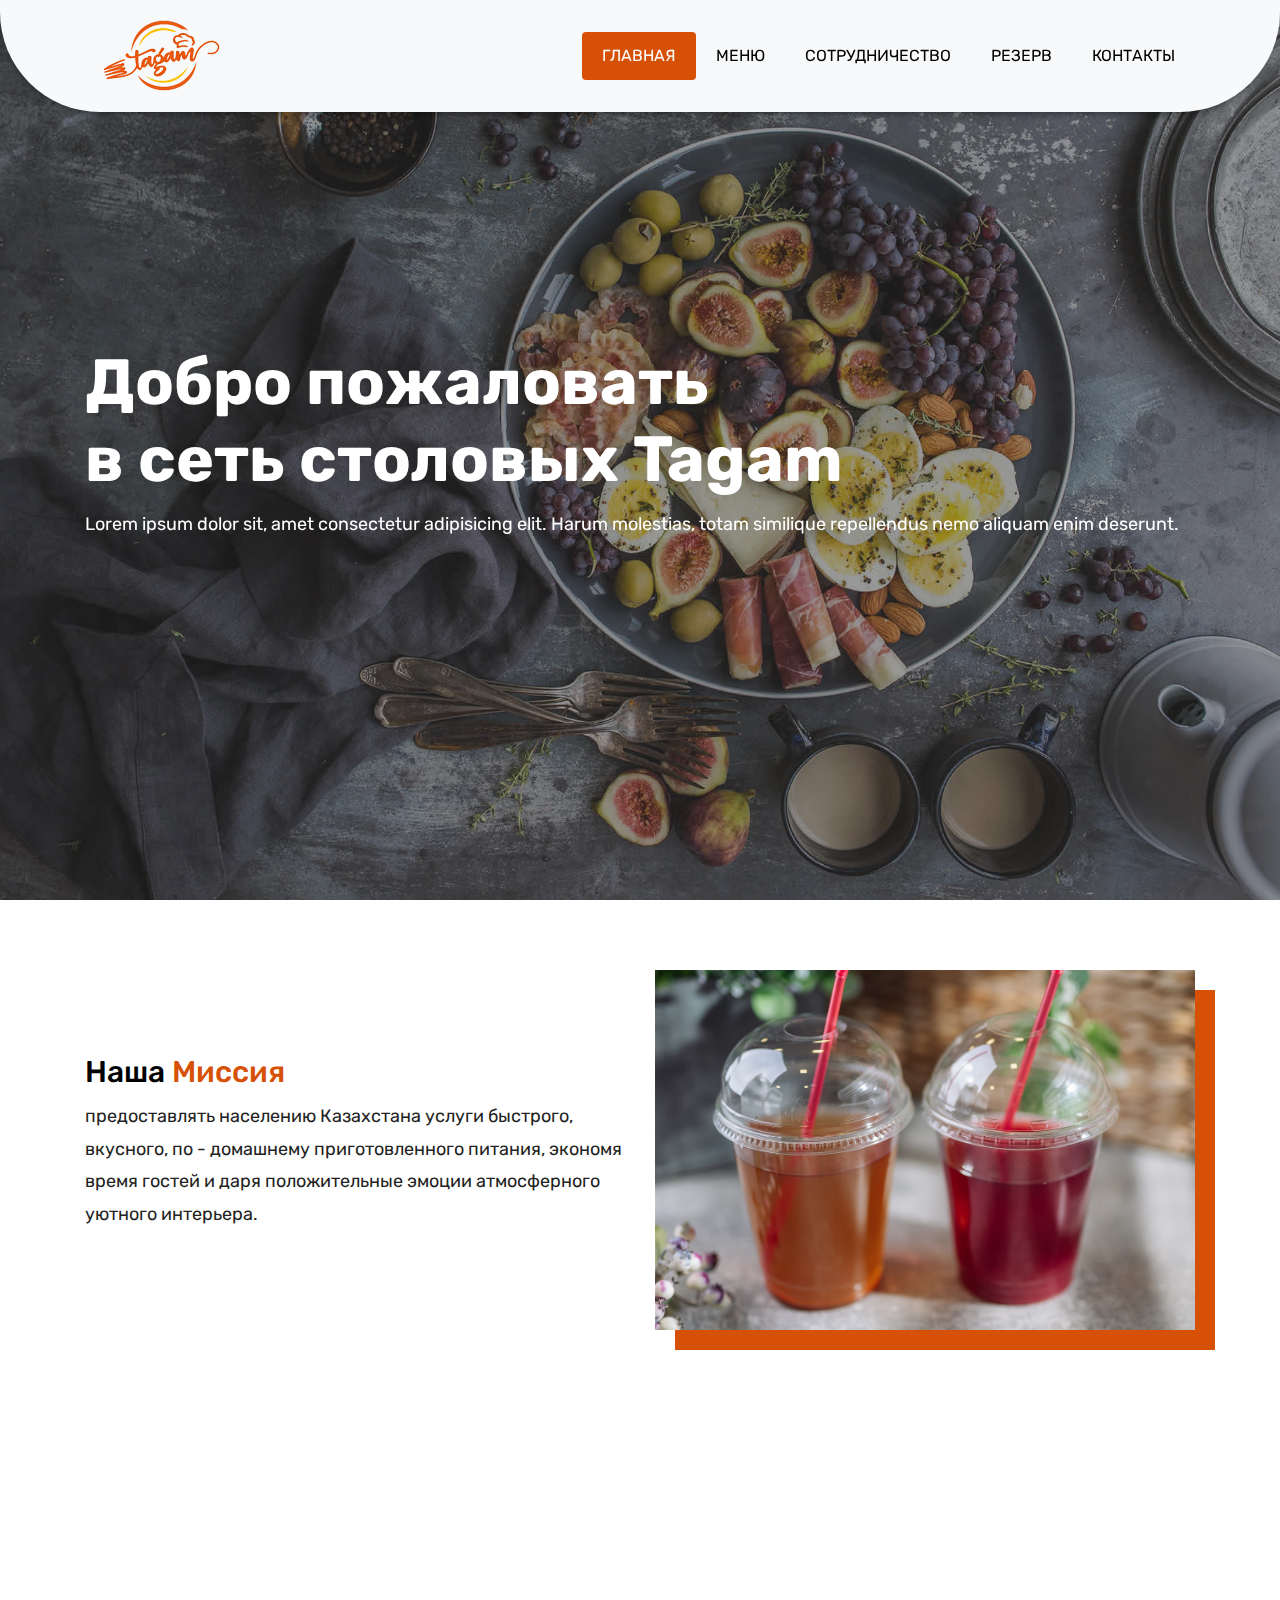
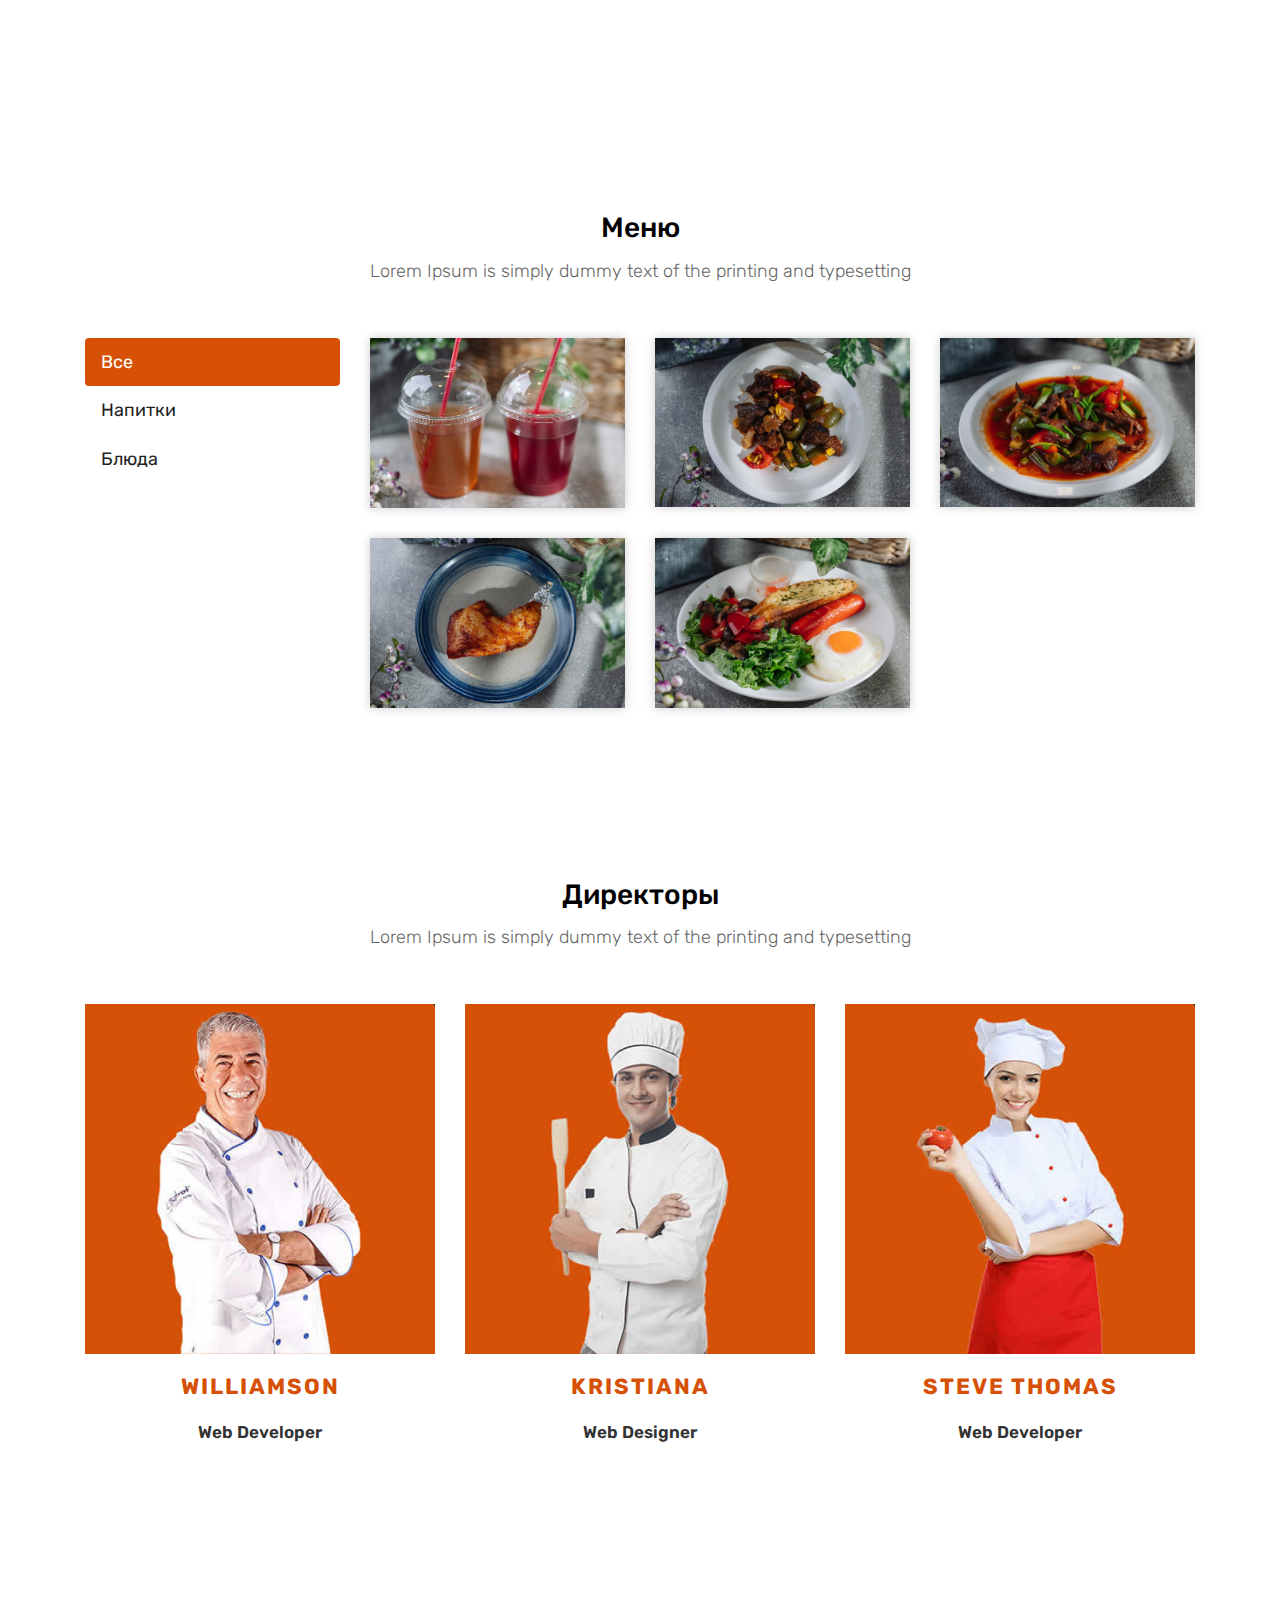
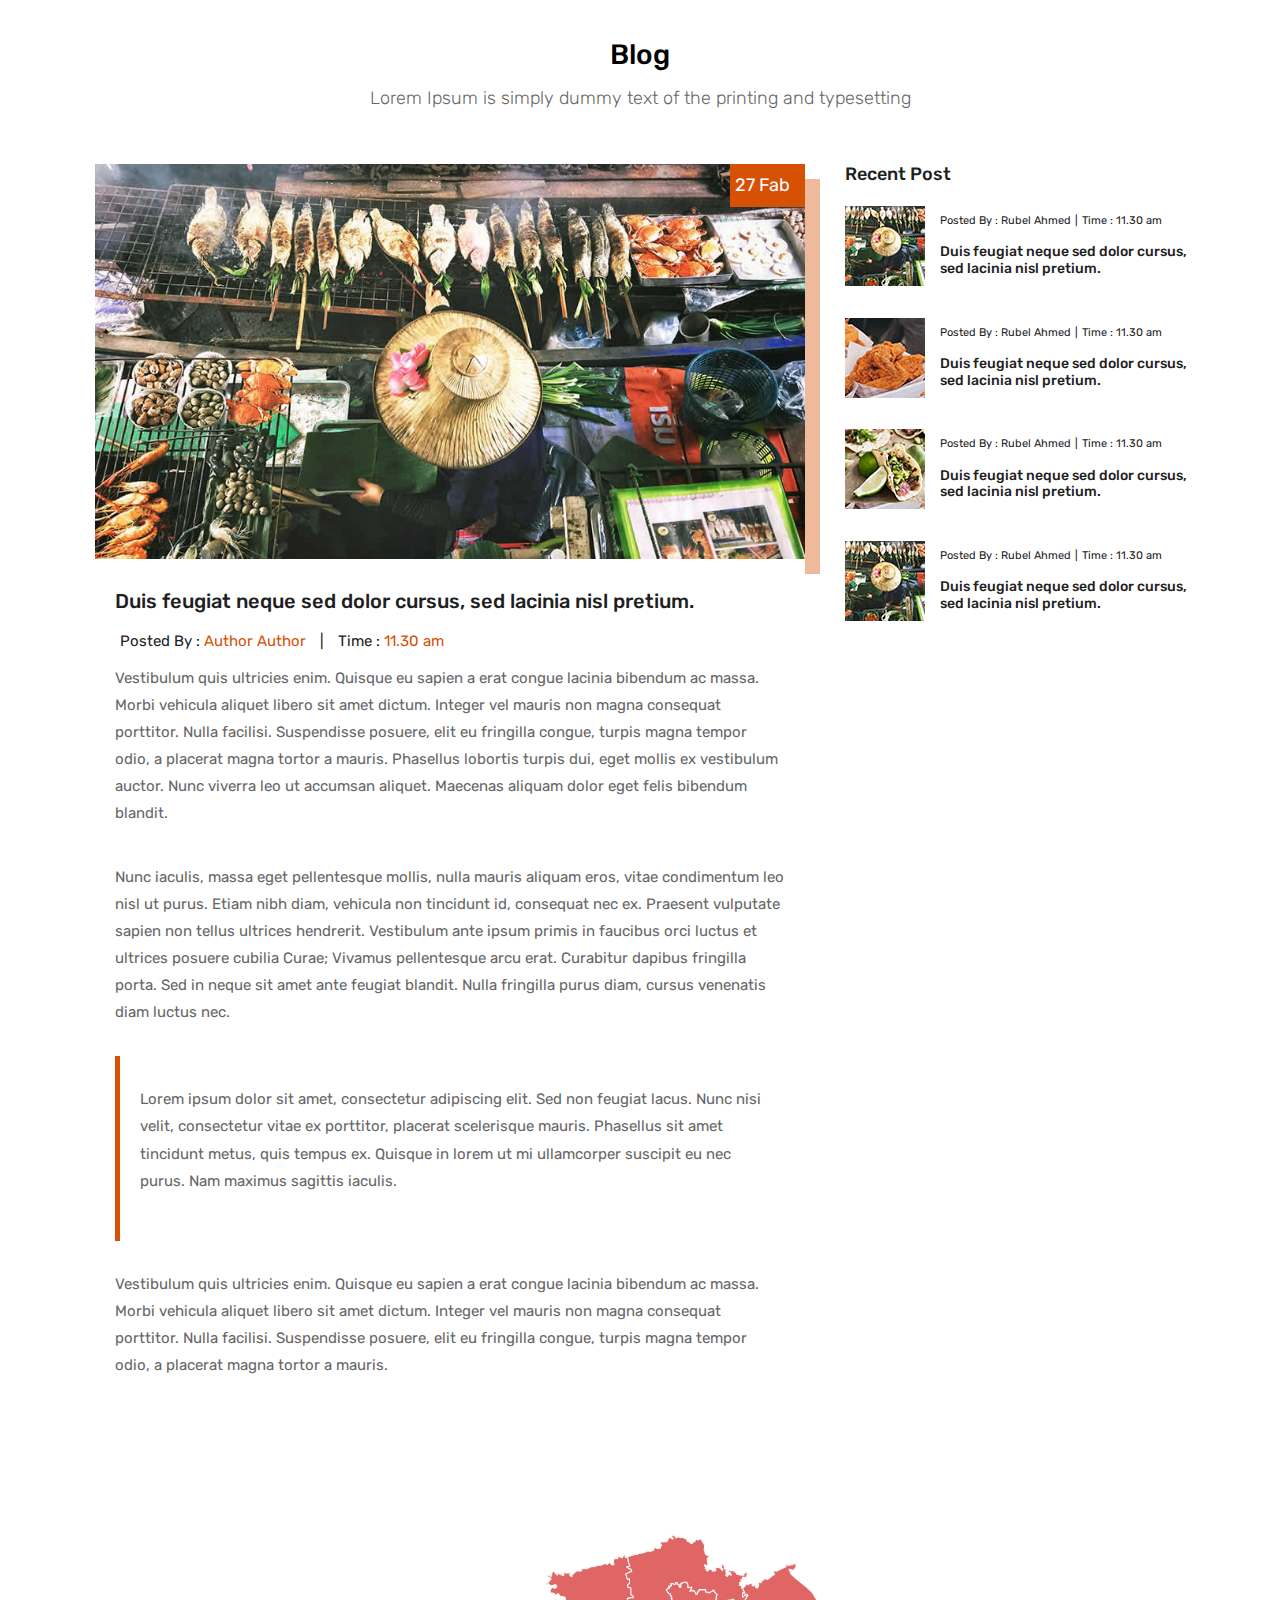
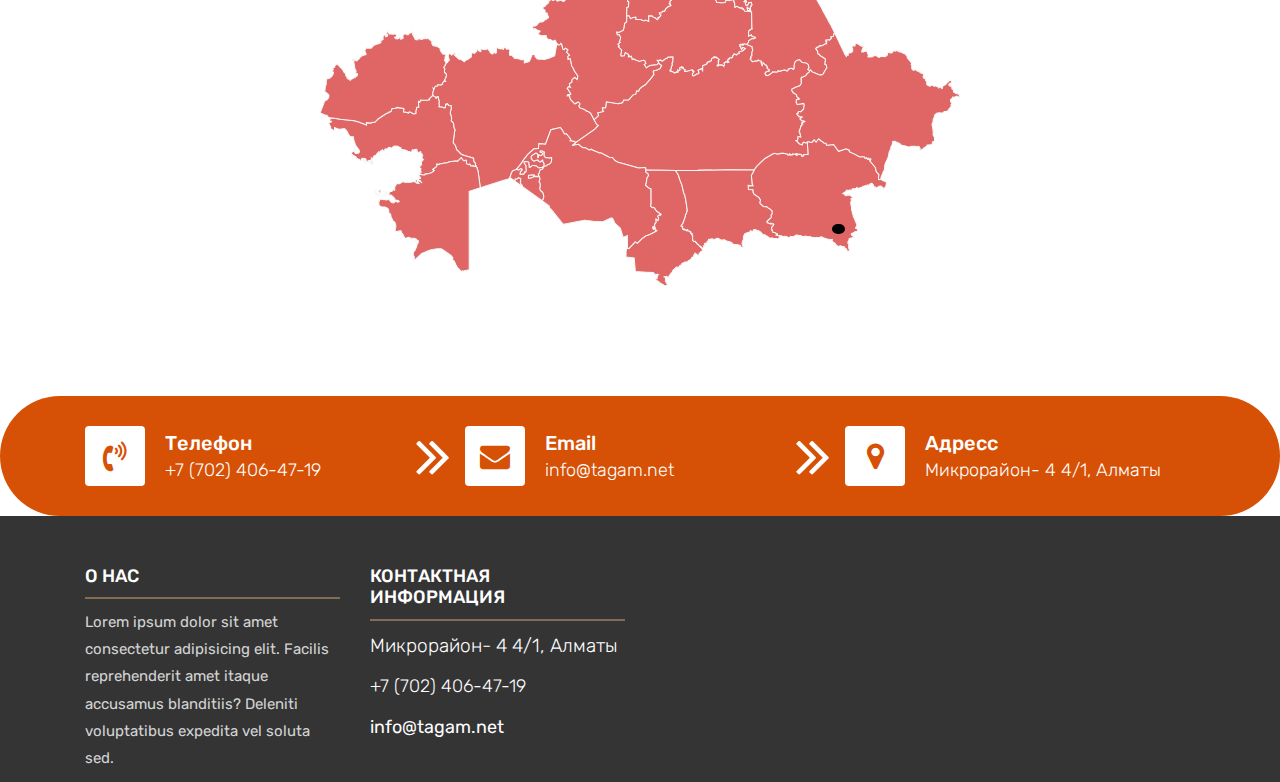
==== commit 869c1348: "feat: update" ====
--- a/index.html
+++ b/index.html
@@ -529,16 +529,25 @@
             </div>
         </div>
     </div>
-    <div class="mapsvg-scrollpane" style="transform: translate(0px, 0px); width: 50%; margin: 0 auto;">
+    <div class="mapsvg-scrollpane" style="transform: translate(0px, 0px); width: 50%; ">
         <div class="mapsvg-layers-wrap">
             <div class="mapsvg-layer mapsvg-layer-markers"></div>
             <div class="mapsvg-layer mapsvg-layer-popovers">
                 <div class="mapsvg-popover" style="width: 300px; max-width: 50%; max-height: 201.944px;"></div>
             </div>
         </div>
-        <div style="position: relative; border: 1px solid red;">
+        <div style="position: relative;">
             <div class="map-circle">
-
+                <div class="map-dot"></div>
+
+                <div class="carding">
+                    <img src="https://avatars.mds.yandex.net/get-altay/1971563/2a0000016d352a639e3af2073a2cb882cb9b/L" alt="" class="src">
+                    <div class="desc">
+                        <p><span>Телефон: </span> 87475569639 <br>
+                            <span>Адресс: </span> улица Жандосова 1/1 <br>
+                        </p>
+                    </div>
+                </div>
             </div>
             <svg xmlns:mapsvg="http://mapsvg.com" xmlns:dc="http://purl.org/dc/elements/1.1/" xmlns:rdf="http://www.w3.org/1999/02/22-rdf-syntax-ns#" xmlns:svg="http://www.w3.org/2000/svg" xmlns="http://www.w3.org/2000/svg" mapsvg:geoViewBox="46.489440 55.432742 87.315881 40.549293"
                 preserveAspectRatio="xMidYMid meet" viewBox="0 0 792.54694 434.92221" style="transform: scale(1);">
--- a/css/style.css
+++ b/css/style.css
@@ -1526,12 +1526,53 @@
 }
 
 .map-circle {
-    height: 10px;
-    width: 10px;
+    height: 3%;
+    width: 2%;
     background-color: black;
     border-radius: 50%;
     position: absolute;
-    left: 140px;
-    top: 160px;
+    left: 80%;
+    top: 80%;
     z-index: 10000;
+    display: flex;
+    align-items: center;
+    justify-content: center;
+}
+
+.carding {
+    width: 250px;
+    height: 250px;
+    border-radius: 10px;
+    background-color: #f4f4f4;
+    position: absolute;
+    display: none;
+    z-index: 100000000000000000;
+    align-items: center;
+    justify-content: space-between;
+    flex-direction: column;
+    transition: all 2s ease-in-out .5s;
+    cursor: pointer;
+}
+
+.map-dot {
+    cursor: pointer;
+    height: 20px;
+    width: 20px;
+    z-index: 3;
+}
+
+.map-circle:hover .carding {
+    transition: all 2s ease-in-out .5s;
+    display: flex;
+}
+
+.mapsvg-scrollpane {
+    margin-right: auto;
+    margin-left: auto;
+    margin-bottom: 100px;
+}
+
+.carding img {
+    margin-top: 10px;
+    width: 90%;
 }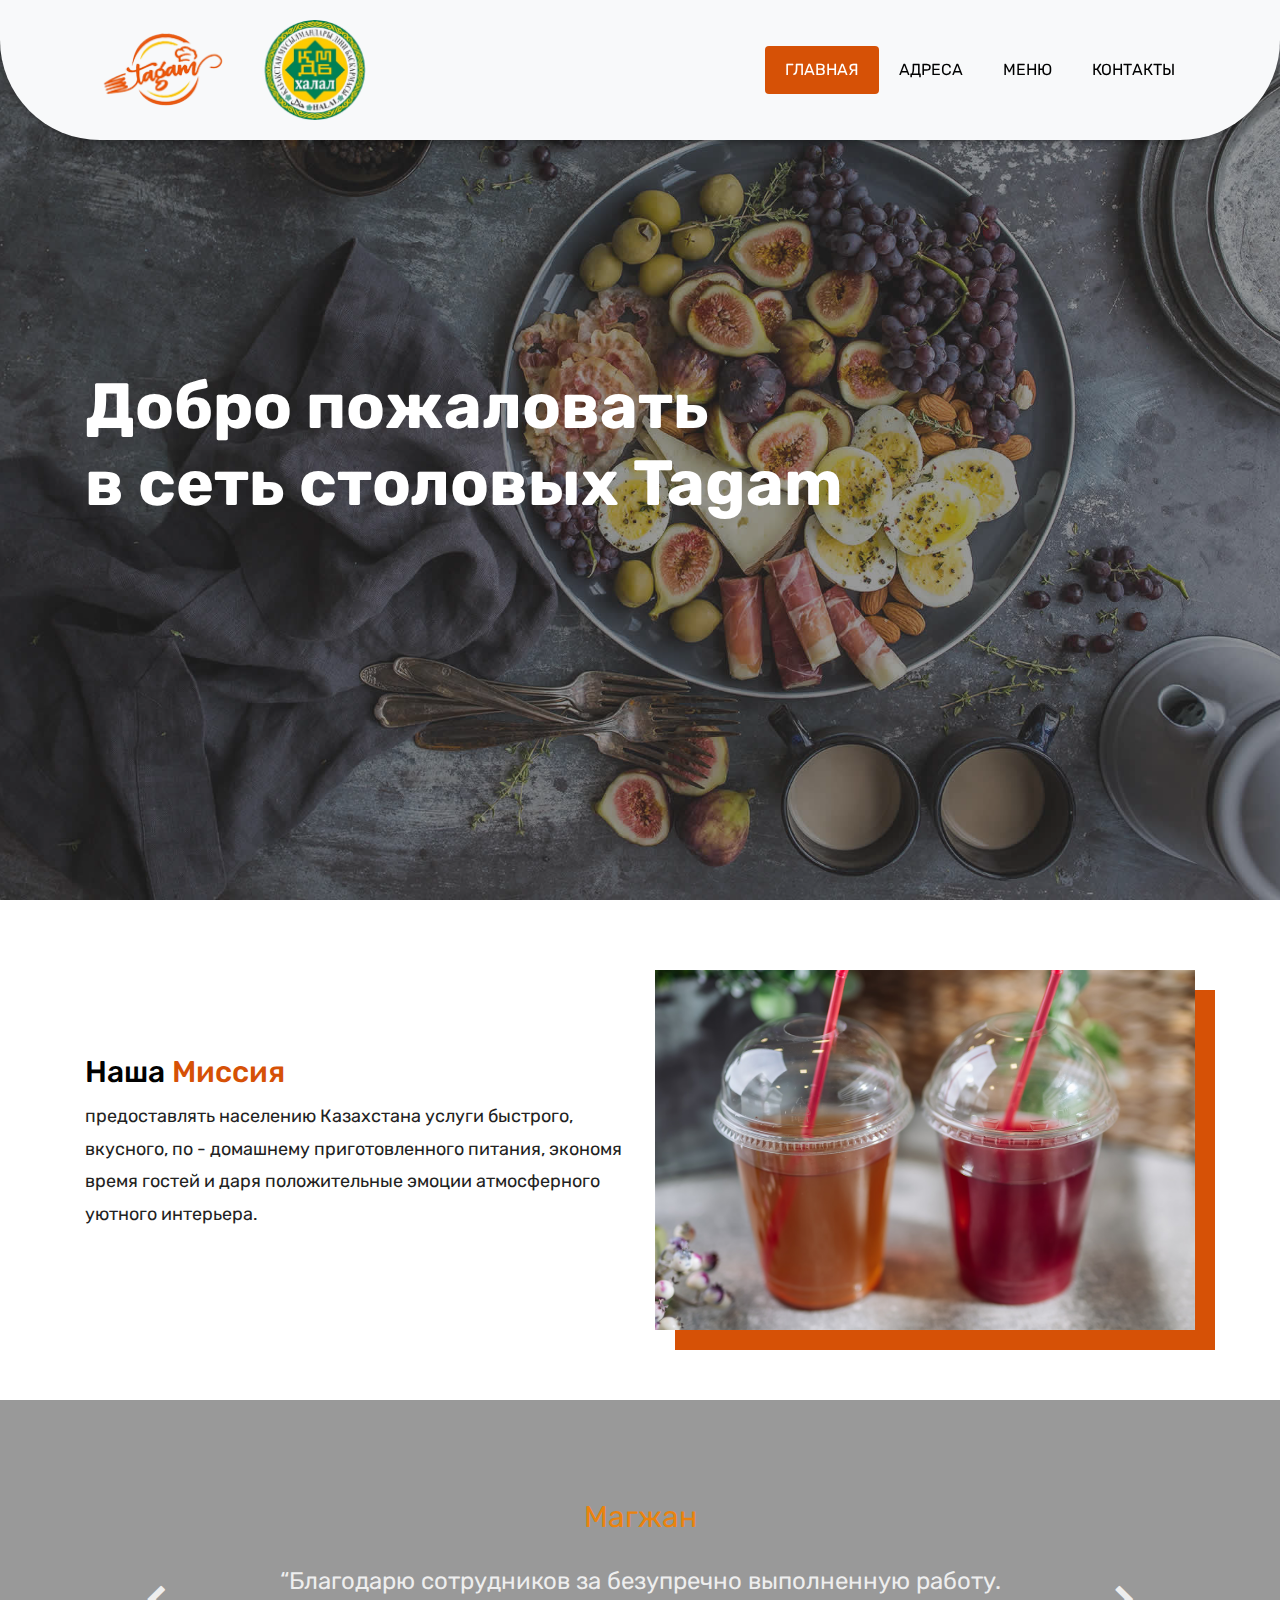
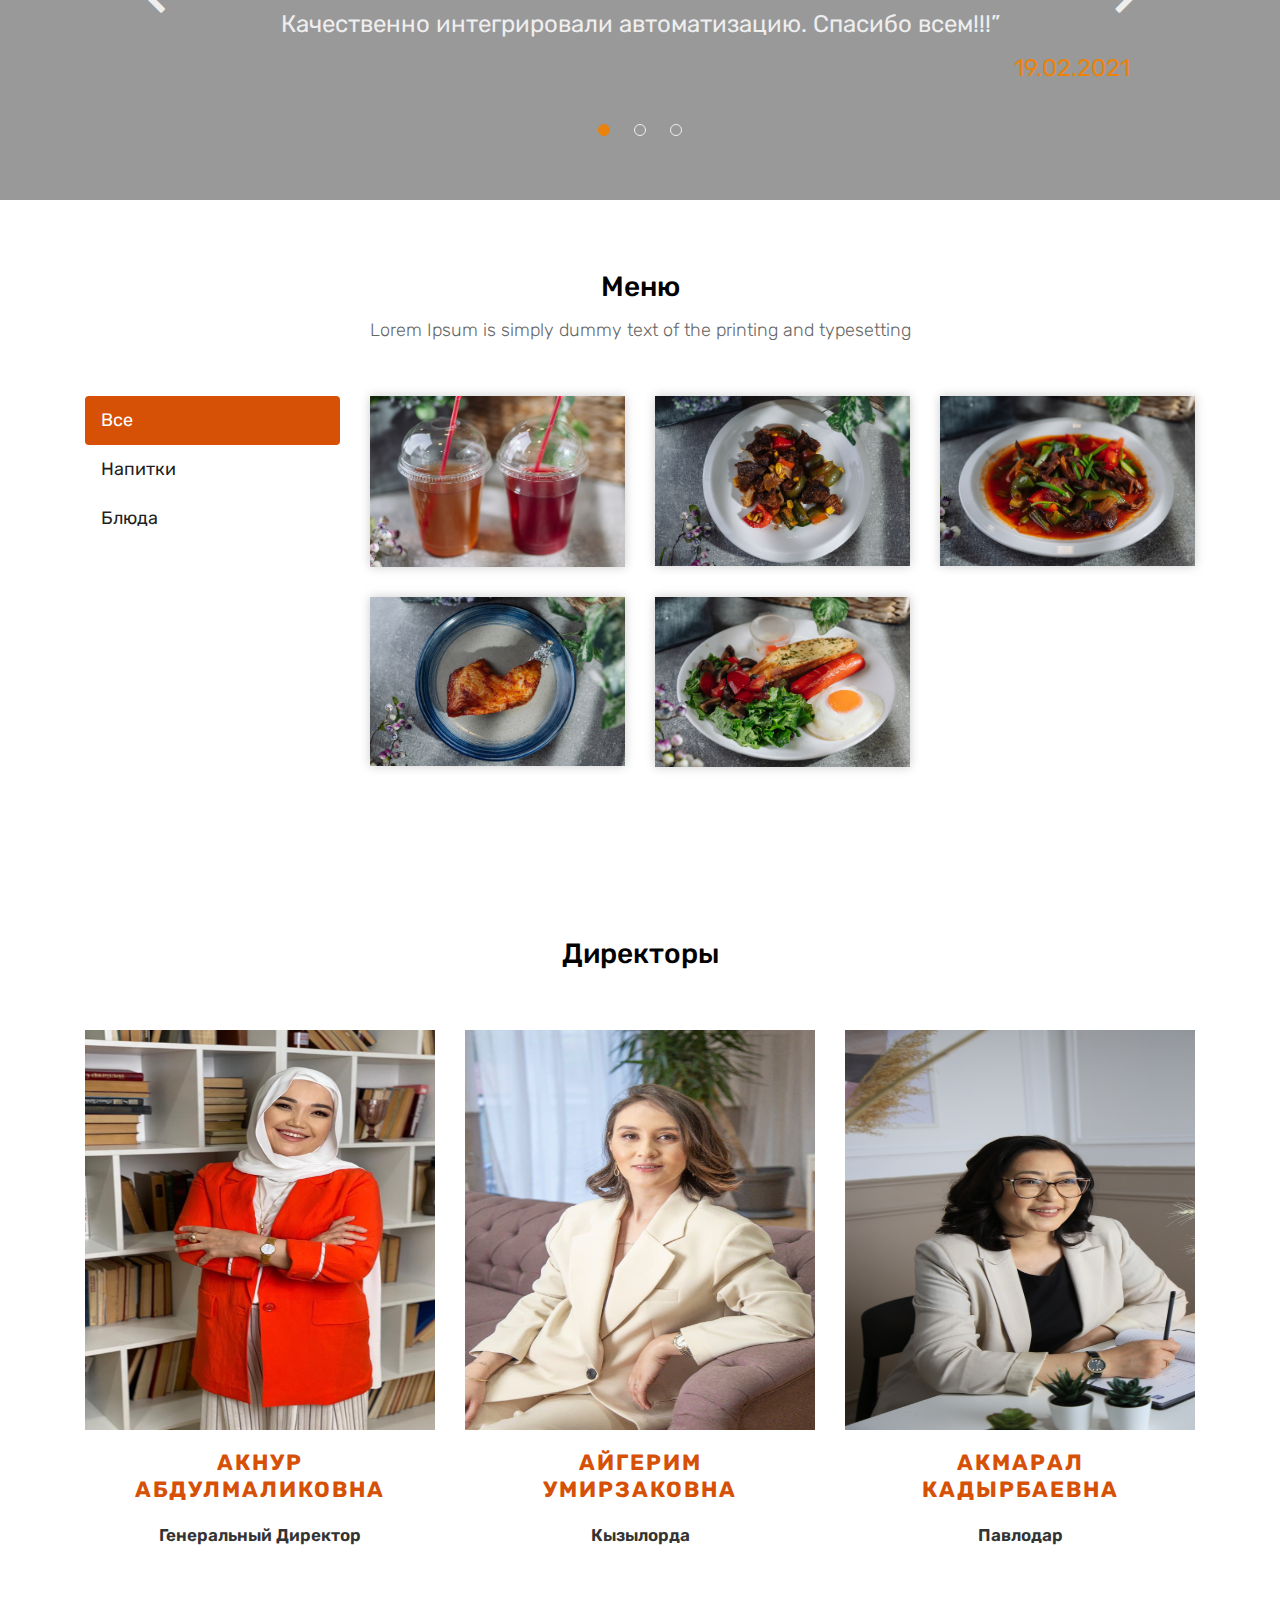
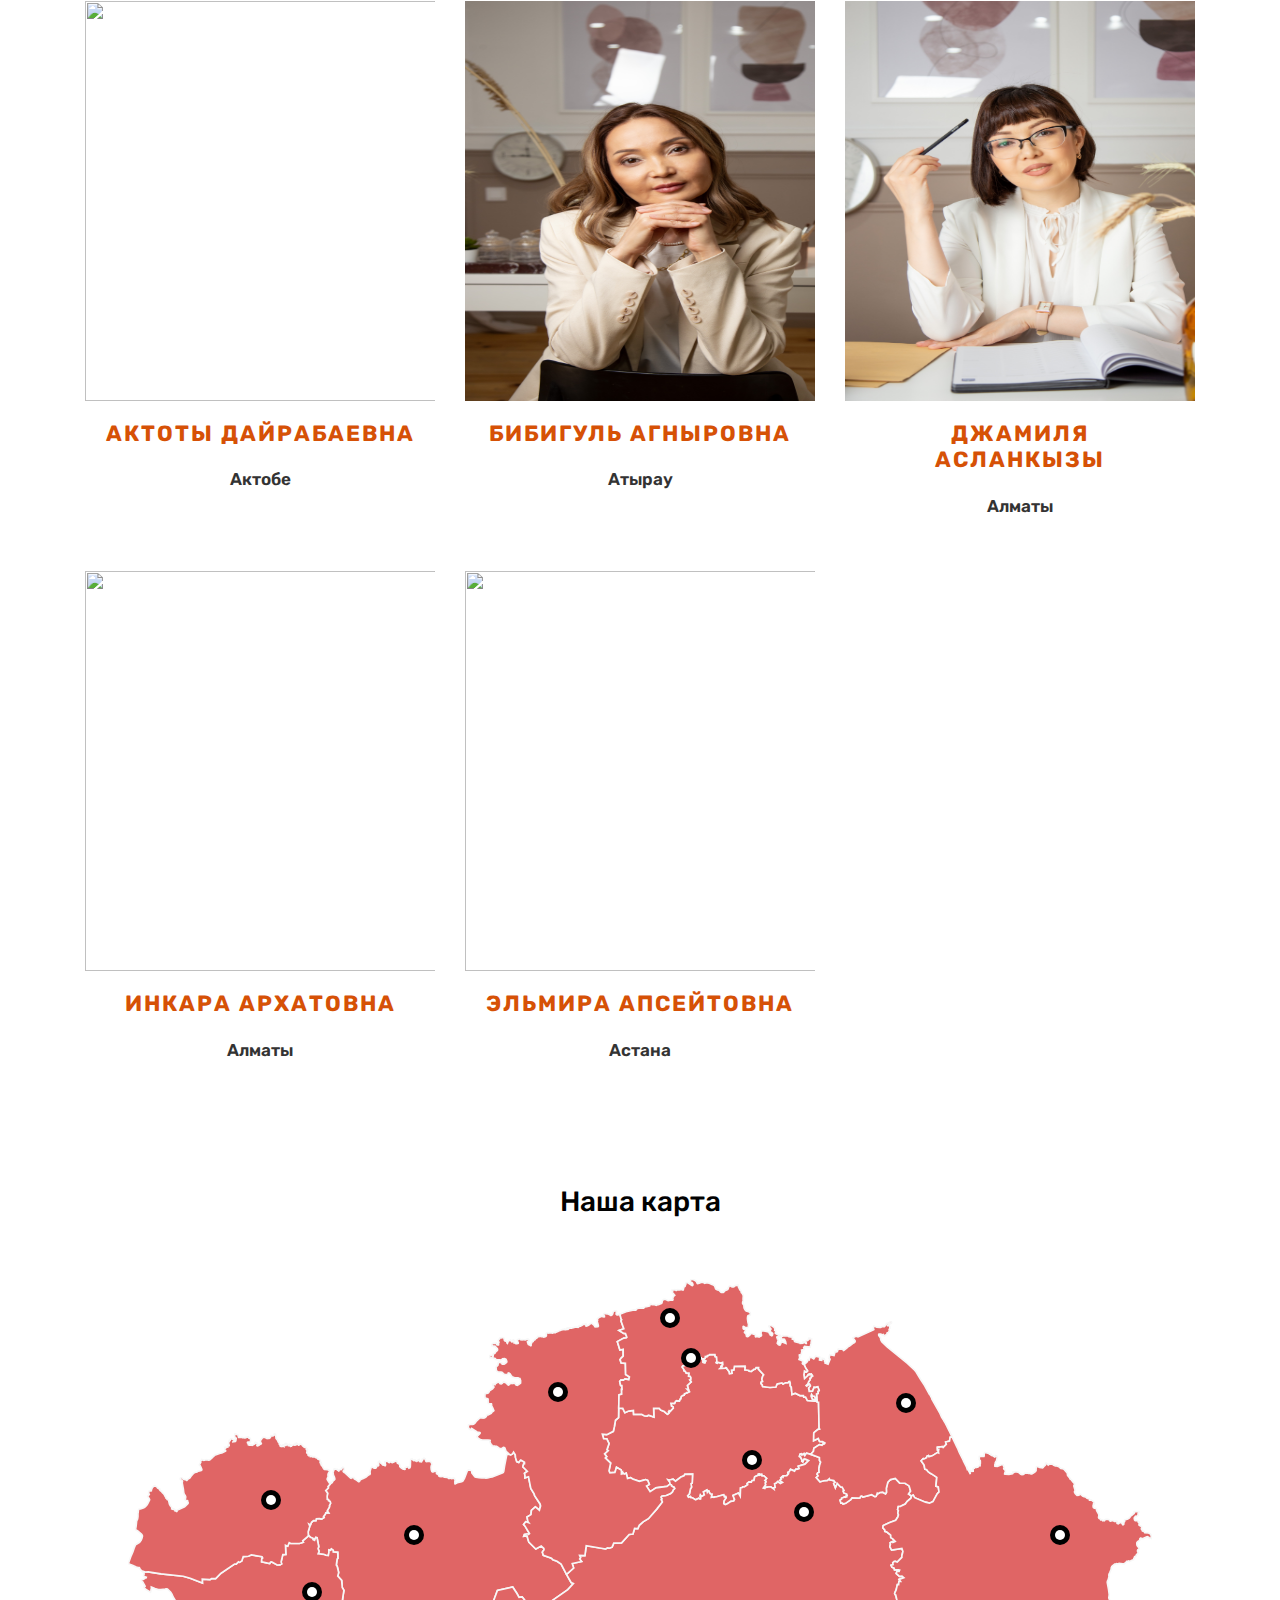
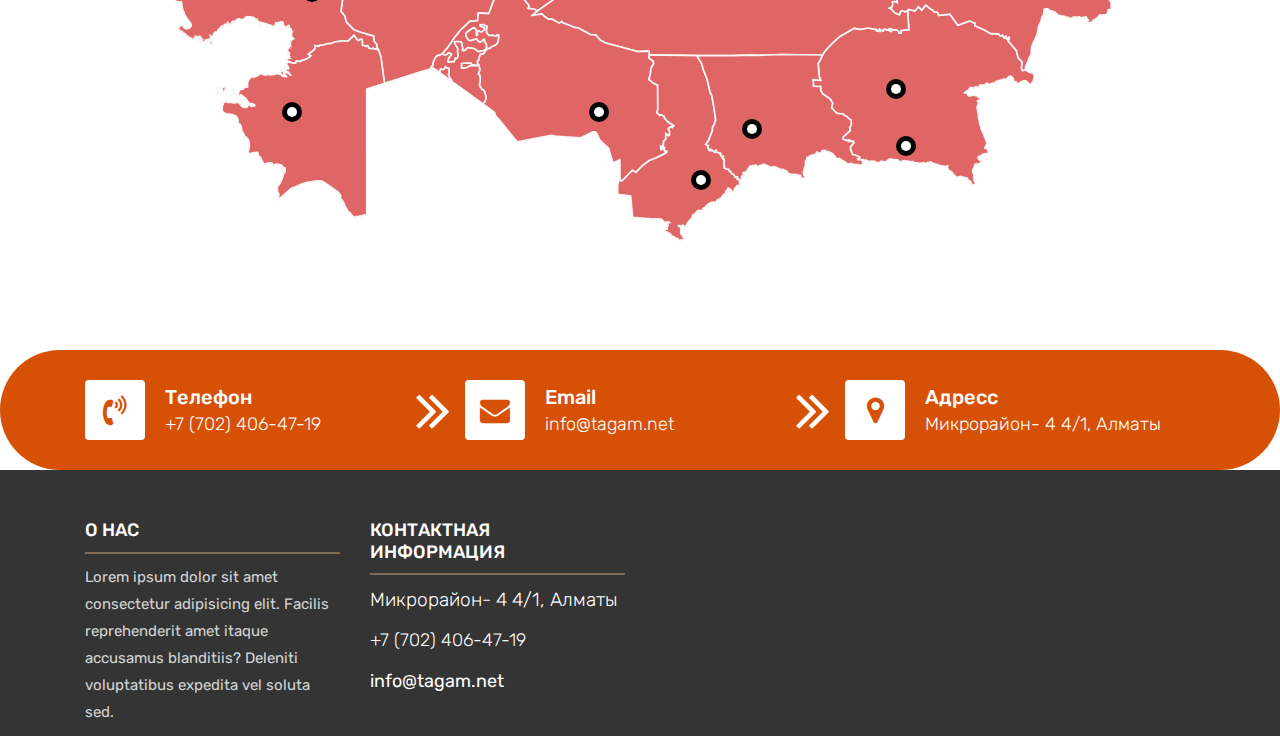
==== commit 55749e7d: "feat: upload" ====
--- a/index.html
+++ b/index.html
@@ -41,7 +41,8 @@
         <nav class="navbar navbar-expand-lg navbar-light bg-light">
             <div class="container">
                 <a class="navbar-brand" href="index.html">
-                    <img src="images/logo2.png" alt="" />
+                    <img class="logo" src="images/logo2.png" alt="" />
+                    <img class="logo" src="images/logo.png" alt="" />
                 </a>
                 <button class="navbar-toggler" type="button" data-toggle="collapse" data-target="#navbars-rs-food" aria-controls="navbars-rs-food" aria-expanded="false" aria-label="Toggle navigation">
 				  <span class="navbar-toggler-icon"></span>
@@ -49,10 +50,9 @@
                 <div class="collapse navbar-collapse" id="navbars-rs-food">
                     <ul class="navbar-nav ml-auto">
                         <li class="nav-item active"><a class="nav-link" href="index.html">Главная</a></li>
+                        <li class="nav-item"><a class="nav-link" href="adres.html">Адреса</a></li>
                         <li class="nav-item"><a class="nav-link" href="menu.html">Меню</a></li>
-                        <li class="nav-item"><a class="nav-link" href="#">Сотрудничество</a></li>
-                        <li class="nav-item"><a class="nav-link" href="reservation.html">Резерв</a></li>
-                        <li class="nav-item"><a class="nav-link" href="#">Контакты</a></li>
+                        <li class="nav-item"><a class="nav-link" href="contact.html">Контакты</a></li>
                     </ul>
                 </div>
             </div>
@@ -69,8 +69,6 @@
                     <div class="row">
                         <div class="col-md-12">
                             <h1 class="m-b-20"><strong>Добро пожаловать  <br> в сеть столовых Tagam</strong></h1>
-                            <p class="m-b-40">Lorem ipsum dolor sit, amet consectetur adipisicing elit. Harum molestias, totam similique repellendus nemo aliquam enim deserunt.
-                            </p>
                             <!-- <p><a class="btn btn-lg btn-circle btn-outline-new-white" href="#">Забронировать место</a></p> -->
                         </div>
                     </div>
@@ -82,7 +80,6 @@
                     <div class="row">
                         <div class="col-md-12">
                             <h1 class="m-b-20"><strong>Добро пожаловать  <br> в сеть столовых Tagam</strong></h1>
-                            <p class="m-b-40">Lorem ipsum dolor sit amet consectetur adipisicing elit. Quo iure culpa molestias assumenda aperiam aspernatur consequuntur amet.</p>
                             <!-- <p><a class="btn btn-lg btn-circle btn-outline-new-white" href="#">Забронировать место</a></p> -->
                         </div>
                     </div>
@@ -94,21 +91,14 @@
                     <div class="row">
                         <div class="col-md-12">
                             <h1 class="m-b-20"><strong>Добро пожаловать  <br> в сеть столовых Tagam</strong></h1>
-                            <p class="m-b-40">Lorem, ipsum dolor sit amet consectetur adipisicing elit. Quae doloribus in quasi molestias natus esse nemo aliquid?</p>
                             <p><a class="btn btn-lg btn-circle btn-outline-new-white" href="#">Забронировать место</a></p>
                         </div>
                     </div>
                 </div>
             </li>
         </ul>
-        <!-- <div class="slides-navigation">
-            <a href="#" class="next"><i class="fa fa-angle-right" aria-hidden="true"></i></a>
-            <a href="#" class="prev"><i class="fa fa-angle-left" aria-hidden="true"></i></a>
-        </div> -->
     </div>
-    <!-- End slides -->
-
-    <!-- Start About -->
+
     <div class="about-section-box">
         <div class="container">
             <div class="row">
@@ -116,10 +106,7 @@
                     <div class="inner-column" style="
                     background-color: rgba(255, 255, 255, 0.7);">
                         <h1>Наша <span> Миссия</span></h1>
-                        <!-- <h4>Little Story</h4> -->
                         <p>предоставлять населению Казахстана услуги быстрого, вкусного, по - домашнему приготовленного питания, экономя время гостей и даря положительные эмоции атмосферного уютного интерьера. </p>
-                        <!-- <p>Sed semper orci sit amet porta placerat. Etiam quis finibus eros. Sed aliquam metus lorem, a pellentesque tellus pretium a. Nulla placerat elit in justo vestibulum, et maximus sem pulvinar.</p> -->
-                        <!-- <a class="btn btn-lg btn-circle btn-outline-new-white" href="#">Забронировать место</a> -->
                     </div>
                 </div>
                 <div class="col-lg-6 col-md-6 col-sm-12">
@@ -131,17 +118,59 @@
     <!-- End About -->
 
     <!-- Start QT -->
-    <div class="qt-box qt-background">
-        <div class="container">
-            <div class="row">
-                <div class="col-md-8 ml-auto mr-auto text-center">
-                    <p class="lead ">
-                        " Lorem ipsum dolor sit amet consectetur adipisicing elit. Quaerat! "
-                    </p>
-                    <span class="lead">Автор</span>
-                </div>
-            </div>
-        </div>
+    <div class="qt-background2">
+
+
+        <section id="testim" class="testim">
+            <div class="wrap">
+
+                <span id="right-arrow" class="arrow right fa fa-chevron-right"></span>
+                <span id="left-arrow" class="arrow left fa fa-chevron-left "></span>
+                <ul id="testim-dots" class="dots">
+                    <li class="dot active"></li>
+
+                    <li class="dot"></li>
+
+                    <li class="dot"></li>
+
+
+                </ul>
+                <div id="testim-content" class="cont">
+
+                    <div class="active">
+
+                        <h2>Магжан</h2>
+                        <p>“Благодарю сотрудников за безупречно выполненную работу. Качественно интегрировали автоматизацию. Спасибо всем!!!” <br> <span style="color: #ea830e; position: absolute; right: 0; text-align: right;">
+                            19.02.2021
+                        </span></p>
+                    </div>
+
+                    <div>
+
+                        <h2>Индира</h2>
+                        <p style="position: relative;">Заказали полностью автоматизацию в магазин, монитор, сканер, принтер чека, принтер этикеток, денежный ящик, ну и 1С. Привезли установили, сделали все быстро. Плюс приобрели услугу сопровождения на год. <br> <span style="color: #ea830e; position: absolute; right: 0; text-align: right;">
+                            13.03.2020
+                        </span></p>
+                    </div>
+
+                    <div>
+
+                        <h2>Султан
+                        </h2>
+                        <p> Решили приобретать все в одном магазине. И не пожалел, все пришло во время и вместе, не нужно было искать по отдельности. Все хорошо работает. Очень рад что работал с этой компанией <br><span style="color: #ea830e; position: absolute; right: 0; text-align: right;">
+                            18.06.2021
+                        </span></p>
+                    </div>
+
+
+
+                </div>
+
+            </div>
+
+        </section>
+
+        <script src="https://use.fontawesome.com/1744f3f671.js"></script>
     </div>
     <!-- End QT -->
 
@@ -332,15 +361,15 @@
                 <div class="col-lg-12">
                     <div class="heading-title text-center">
                         <h2>Директоры</h2>
-                        <p>Lorem Ipsum is simply dummy text of the printing and typesetting</p>
                     </div>
                 </div>
             </div>
             <div class="row">
+
                 <div class="col-md-4 col-sm-6">
                     <div class="our-team">
                         <div class="pic">
-                            <img src="images/stuff-img-01.jpg">
+                            <img class="director-img" src="images/directors/8.jpg">
                             <ul class="social">
                                 <li>
                                     <a href="#" class="fa fa-facebook"></a>
@@ -357,8 +386,8 @@
                             </ul>
                         </div>
                         <div class="team-content">
-                            <h3 class="title">Williamson</h3>
-                            <span class="post">Web Developer</span>
+                            <h3 class="title">Акнур Абдулмаликовна</h3>
+                            <span class="post">генеральный директор</span>
                         </div>
                     </div>
                 </div>
@@ -366,7 +395,7 @@
                 <div class="col-md-4 col-sm-6">
                     <div class="our-team">
                         <div class="pic">
-                            <img src="images/stuff-img-02.jpg">
+                            <img class="director-img" src="images/directors/1.jpg">
                             <ul class="social">
                                 <li>
                                     <a href="#" class="fa fa-facebook"></a>
@@ -383,8 +412,8 @@
                             </ul>
                         </div>
                         <div class="team-content">
-                            <h3 class="title">Kristiana</h3>
-                            <span class="post">Web Designer</span>
+                            <h3 class="title">Айгерим Умирзаковна</h3>
+                            <span class="post">Кызылорда</span>
                         </div>
                     </div>
                 </div>
@@ -392,7 +421,7 @@
                 <div class="col-md-4 col-sm-6">
                     <div class="our-team">
                         <div class="pic">
-                            <img src="images/stuff-img-03.jpg">
+                            <img class="director-img" src="images/directors/2.JPG">
                             <ul class="social">
                                 <li>
                                     <a href="#" class="fa fa-facebook"></a>
@@ -409,8 +438,138 @@
                             </ul>
                         </div>
                         <div class="team-content">
-                            <h3 class="title">Steve Thomas</h3>
-                            <span class="post">Web Developer</span>
+                            <h3 class="title">Акмарал Кадырбаевна</h3>
+                            <span class="post">Павлодар</span>
+                        </div>
+                    </div>
+                </div>
+
+                <div class="col-md-4 col-sm-6">
+                    <div class="our-team">
+                        <div class="pic">
+                            <img class="director-img" src="images/directors/3.jpg">
+                            <ul class="social">
+                                <li>
+                                    <a href="#" class="fa fa-facebook"></a>
+                                </li>
+                                <li>
+                                    <a href="#" class="fa fa-google-plus"></a>
+                                </li>
+                                <li>
+                                    <a href="#" class="fa fa-instagram"></a>
+                                </li>
+                                <li>
+                                    <a href="#" class="fa fa-linkedin"></a>
+                                </li>
+                            </ul>
+                        </div>
+                        <div class="team-content">
+                            <h3 class="title">Актоты Дайрабаевна</h3>
+                            <span class="post">Актобе</span>
+                        </div>
+                    </div>
+                </div>
+
+                <div class="col-md-4 col-sm-6">
+                    <div class="our-team">
+                        <div class="pic">
+                            <img class="director-img" src="images/directors/4.jpg">
+                            <ul class="social">
+                                <li>
+                                    <a href="#" class="fa fa-facebook"></a>
+                                </li>
+                                <li>
+                                    <a href="#" class="fa fa-google-plus"></a>
+                                </li>
+                                <li>
+                                    <a href="#" class="fa fa-instagram"></a>
+                                </li>
+                                <li>
+                                    <a href="#" class="fa fa-linkedin"></a>
+                                </li>
+                            </ul>
+                        </div>
+                        <div class="team-content">
+                            <h3 class="title">Бибигуль Агныровна</h3>
+                            <span class="post">Атырау</span>
+                        </div>
+                    </div>
+                </div>
+
+                <div class="col-md-4 col-sm-6">
+                    <div class="our-team">
+                        <div class="pic">
+                            <img class="director-img" src="images/directors/5.jpg">
+                            <ul class="social">
+                                <li>
+                                    <a href="#" class="fa fa-facebook"></a>
+                                </li>
+                                <li>
+                                    <a href="#" class="fa fa-google-plus"></a>
+                                </li>
+                                <li>
+                                    <a href="#" class="fa fa-instagram"></a>
+                                </li>
+                                <li>
+                                    <a href="#" class="fa fa-linkedin"></a>
+                                </li>
+                            </ul>
+                        </div>
+                        <div class="team-content">
+                            <h3 class="title">Джамиля Асланкызы</h3>
+                            <span class="post">Алматы</span>
+                        </div>
+                    </div>
+                </div>
+
+                <div class="col-md-4 col-sm-6">
+                    <div class="our-team">
+                        <div class="pic">
+                            <img class="director-img" src="images/directors/6.jpg">
+                            <ul class="social">
+                                <li>
+                                    <a href="#" class="fa fa-facebook"></a>
+                                </li>
+                                <li>
+                                    <a href="#" class="fa fa-google-plus"></a>
+                                </li>
+                                <li>
+                                    <a href="#" class="fa fa-instagram"></a>
+                                </li>
+                                <li>
+                                    <a href="#" class="fa fa-linkedin"></a>
+                                </li>
+                            </ul>
+                        </div>
+                        <div class="team-content">
+                            <h3 class="title">Инкара Архатовна</h3>
+                            <span class="post">Алматы</span>
+                        </div>
+                    </div>
+                </div>
+
+                <div class="col-md-4 col-sm-6">
+                    <div class="our-team">
+                        <div class="pic">
+                            <img class="director-img" src="images/directors/7.jpg">
+                            <ul class="social">
+                                <li>
+                                    <a href="#" class="fa fa-facebook"></a>
+                                </li>
+                                <li>
+                                    <a href="#" class="fa fa-google-plus"></a>
+                                </li>
+                                <li>
+                                    <a href="#" class="fa fa-instagram"></a>
+                                </li>
+                                <li>
+                                    <a href="#" class="fa fa-linkedin"></a>
+                                </li>
+                            </ul>
+                        </div>
+                        <div class="team-content">
+                            <h3 class="title">Эльмира Апсейтовна</h3>
+                            <span class="post">Астана</span>
                         </div>
                     </div>
                 </div>
@@ -418,118 +577,15 @@
             </div>
         </div>
     </div>
-    <div class="blog-box">
-        <div class="container">
-            <div class="row">
-                <div class="col-lg-12">
-                    <div class="heading-title text-center">
-                        <h2>Blog</h2>
-                        <p>Lorem Ipsum is simply dummy text of the printing and typesetting</p>
-                    </div>
-                </div>
-            </div>
-            <div class="row">
-                <div class="col-xl-8 col-lg-8 col-12">
-                    <div class="blog-inner-details-page">
-                        <div class="blog-inner-box">
-                            <div class="side-blog-img">
-                                <img class="img-fluid" src="images/inner-blog-img.jpg" alt="">
-                                <div class="date-blog-up">
-                                    27 Fab
-                                </div>
-                            </div>
-                            <div class="inner-blog-detail details-page">
-                                <h3>Duis feugiat neque sed dolor cursus, sed lacinia nisl pretium.</h3>
-                                <ul>
-                                    <li><i class="zmdi zmdi-account"></i>Posted By : <span>Author Author</span></li>
-                                    <li>|</li>
-                                    <li><i class="zmdi zmdi-time"></i>Time : <span>11.30 am</span></li>
-                                </ul>
-                                <p>Vestibulum quis ultricies enim. Quisque eu sapien a erat congue lacinia bibendum ac massa. Morbi vehicula aliquet libero sit amet dictum. Integer vel mauris non magna consequat porttitor. Nulla facilisi. Suspendisse posuere,
-                                    elit eu fringilla congue, turpis magna tempor odio, a placerat magna tortor a mauris. Phasellus lobortis turpis dui, eget mollis ex vestibulum auctor. Nunc viverra leo ut accumsan aliquet. Maecenas aliquam dolor eget
-                                    felis bibendum blandit.</p>
-                                <p>Nunc iaculis, massa eget pellentesque mollis, nulla mauris aliquam eros, vitae condimentum leo nisl ut purus. Etiam nibh diam, vehicula non tincidunt id, consequat nec ex. Praesent vulputate sapien non tellus ultrices hendrerit.
-                                    Vestibulum ante ipsum primis in faucibus orci luctus et ultrices posuere cubilia Curae; Vivamus pellentesque arcu erat. Curabitur dapibus fringilla porta. Sed in neque sit amet ante feugiat blandit. Nulla fringilla
-                                    purus diam, cursus venenatis diam luctus nec.</p>
-                                <blockquote>
-                                    <p>Lorem ipsum dolor sit amet, consectetur adipiscing elit. Sed non feugiat lacus. Nunc nisi velit, consectetur vitae ex porttitor, placerat scelerisque mauris. Phasellus sit amet tincidunt metus, quis tempus ex. Quisque
-                                        in lorem ut mi ullamcorper suscipit eu nec purus. Nam maximus sagittis iaculis.</p>
-                                </blockquote>
-                                <p>Vestibulum quis ultricies enim. Quisque eu sapien a erat congue lacinia bibendum ac massa. Morbi vehicula aliquet libero sit amet dictum. Integer vel mauris non magna consequat porttitor. Nulla facilisi. Suspendisse posuere,
-                                    elit eu fringilla congue, turpis magna tempor odio, a placerat magna tortor a mauris.</p>
-                            </div>
-                        </div>
-
-                    </div>
-                </div>
-
-                <div class="col-xl-4 col-lg-4 col-md-6 col-sm-8 col-12 blog-sidebar">
-                    <div class="right-side-blog">
-
-                        <h3>Recent Post</h3>
-                        <div class="post-box-blog">
-                            <div class="recent-post-box">
-                                <div class="recent-box-blog">
-                                    <div class="recent-img">
-                                        <img class="img-fluid" src="images/post-img-01.jpg" alt="">
-                                    </div>
-                                    <div class="recent-info">
-                                        <ul>
-                                            <li><i class="zmdi zmdi-account"></i>Posted By : <span>Rubel Ahmed</span></li>
-                                            <li>|</li>
-                                            <li><i class="zmdi zmdi-time"></i>Time : <span>11.30 am</span></li>
-                                        </ul>
-                                        <h4>Duis feugiat neque sed dolor cursus, sed lacinia nisl pretium.</h4>
-                                    </div>
-                                </div>
-                                <div class="recent-box-blog">
-                                    <div class="recent-img">
-                                        <img class="img-fluid" src="images/post-img-02.jpg" alt="">
-                                    </div>
-                                    <div class="recent-info">
-                                        <ul>
-                                            <li><i class="zmdi zmdi-account"></i>Posted By : <span>Rubel Ahmed</span></li>
-                                            <li>|</li>
-                                            <li><i class="zmdi zmdi-time"></i>Time : <span>11.30 am</span></li>
-                                        </ul>
-                                        <h4>Duis feugiat neque sed dolor cursus, sed lacinia nisl pretium.</h4>
-                                    </div>
-                                </div>
-                                <div class="recent-box-blog">
-                                    <div class="recent-img">
-                                        <img class="img-fluid" src="images/post-img-03.jpg" alt="">
-                                    </div>
-                                    <div class="recent-info">
-                                        <ul>
-                                            <li><i class="zmdi zmdi-account"></i>Posted By : <span>Rubel Ahmed</span></li>
-                                            <li>|</li>
-                                            <li><i class="zmdi zmdi-time"></i>Time : <span>11.30 am</span></li>
-                                        </ul>
-                                        <h4>Duis feugiat neque sed dolor cursus, sed lacinia nisl pretium.</h4>
-                                    </div>
-                                </div>
-                                <div class="recent-box-blog">
-                                    <div class="recent-img">
-                                        <img class="img-fluid" src="images/post-img-01.jpg" alt="">
-                                    </div>
-                                    <div class="recent-info">
-                                        <ul>
-                                            <li><i class="zmdi zmdi-account"></i>Posted By : <span>Rubel Ahmed</span></li>
-                                            <li>|</li>
-                                            <li><i class="zmdi zmdi-time"></i>Time : <span>11.30 am</span></li>
-                                        </ul>
-                                        <h4>Duis feugiat neque sed dolor cursus, sed lacinia nisl pretium.</h4>
-                                    </div>
-                                </div>
-                            </div>
-                        </div>
-                    </div>
-                </div>
-
+
+    <div class="mapsvg-scrollpane" style="transform: translate(0px, 0px); width: 80%; ">
+        <div class="row">
+            <div class="col-lg-12">
+                <div class="heading-title text-center">
+                    <h2>Наша карта</h2>
+                </div>
             </div>
         </div>
-    </div>
-    <div class="mapsvg-scrollpane" style="transform: translate(0px, 0px); width: 50%; ">
         <div class="mapsvg-layers-wrap">
             <div class="mapsvg-layer mapsvg-layer-markers"></div>
             <div class="mapsvg-layer mapsvg-layer-popovers">
@@ -537,100 +593,288 @@
             </div>
         </div>
         <div style="position: relative;">
-            <div class="map-circle">
-                <div class="map-dot"></div>
-
-                <div class="carding">
-                    <img src="https://avatars.mds.yandex.net/get-altay/1971563/2a0000016d352a639e3af2073a2cb882cb9b/L" alt="" class="src">
-                    <div class="desc">
-                        <p><span>Телефон: </span> 87475569639 <br>
-                            <span>Адресс: </span> улица Жандосова 1/1 <br>
-                        </p>
-                    </div>
-                </div>
-            </div>
+            <div class="map-circle circle-con">
+                <div class="circle-inner">
+                    <div></div>
+                </div>
+
+
+                <div class="carding">
+                    <img src="https://avatars.mds.yandex.net/get-altay/1971563/2a0000016d352a639e3af2073a2cb882cb9b/L" alt="" class="src">
+                    <div class="desc">
+                        <p><span>Город: </span> Алматы <br>
+                            <span>Адресс: </span> 4-мкр, 4/1 <br>
+                            <span>Количество точек: </span> 4 <br>
+                        </p>
+                    </div>
+                </div>
+            </div>
+
+            <div class="map-circle1 circle-con">
+                <div class="circle-inner">
+                    <div></div>
+                </div>
+                <div class="carding">
+                    <img src="https://avatars.mds.yandex.net/get-altay/1971563/2a0000016d352a639e3af2073a2cb882cb9b/L" alt="" class="src">
+                    <div class="desc">
+                        <p><span>Город: </span> Алматы <br>
+                            <span>Адресс: </span> 1-мкр, 81 <br>
+                        </p>
+                    </div>
+                </div>
+            </div>
+
+            <div class="map-circle2 circle-con">
+                <div class="circle-inner">
+                    <div></div>
+                </div>
+
+
+                <div class="carding">
+                    <img src="https://avatars.mds.yandex.net/get-altay/1971563/2a0000016d352a639e3af2073a2cb882cb9b/L" alt="" class="src">
+                    <div class="desc">
+                        <p><span>Город: </span> 87475569639 <br>
+                            <span>Адресс: </span> улица Жандосова 1/1 <br>
+                        </p>
+                    </div>
+                </div>
+            </div>
+
+            <div class="map-circle3 circle-con">
+                <div class="circle-inner">
+                    <div></div>
+                </div>
+
+
+                <div class="carding">
+                    <img src="https://avatars.mds.yandex.net/get-altay/1971563/2a0000016d352a639e3af2073a2cb882cb9b/L" alt="" class="src">
+                    <div class="desc">
+                        <p><span>Город: </span> 87475569639 <br>
+                            <span>Адресс: </span> улица Жандосова 1/1 <br>
+                        </p>
+                    </div>
+                </div>
+            </div>
+
+            <div class="map-circle4 circle-con">
+                <div class="circle-inner">
+                    <div></div>
+                </div>
+
+
+                <div class="carding">
+                    <img src="https://avatars.mds.yandex.net/get-altay/1971563/2a0000016d352a639e3af2073a2cb882cb9b/L" alt="" class="src">
+                    <div class="desc">
+                        <p><span>Город: </span> 87475569639 <br>
+                            <span>Адресс: </span> улица Жандосова 1/1 <br>
+                        </p>
+                    </div>
+                </div>
+            </div>
+
+            <div class="map-circle5 circle-con">
+                <div class="circle-inner">
+                    <div></div>
+                </div>
+
+
+                <div class="carding">
+                    <img src="https://avatars.mds.yandex.net/get-altay/1971563/2a0000016d352a639e3af2073a2cb882cb9b/L" alt="" class="src">
+                    <div class="desc">
+                        <p><span>Город: </span> 87475569639 <br>
+                            <span>Адресс: </span> улица Жандосова 1/1 <br>
+                        </p>
+                    </div>
+                </div>
+            </div>
+
+            <div class="map-circle6 circle-con">
+                <div class="circle-inner">
+                    <div></div>
+                </div>
+
+
+                <div class="carding">
+                    <img src="https://avatars.mds.yandex.net/get-altay/1971563/2a0000016d352a639e3af2073a2cb882cb9b/L" alt="" class="src">
+                    <div class="desc">
+                        <p><span>Город: </span> 87475569639 <br>
+                            <span>Адресс: </span> улица Жандосова 1/1 <br>
+                        </p>
+                    </div>
+                </div>
+            </div>
+
+            <div class="map-circle7 circle-con">
+                <div class="circle-inner">
+                    <div></div>
+                </div>
+
+
+                <div class="carding">
+                    <img src="https://avatars.mds.yandex.net/get-altay/1971563/2a0000016d352a639e3af2073a2cb882cb9b/L" alt="" class="src">
+                    <div class="desc">
+                        <p><span>Город: </span> 87475569639 <br>
+                            <span>Адресс: </span> улица Жандосова 1/1 <br>
+                        </p>
+                    </div>
+                </div>
+            </div>
+
+            <div class="map-circle8 circle-con">
+                <div class="circle-inner">
+                    <div></div>
+                </div>
+
+
+                <div class="carding">
+                    <img src="https://avatars.mds.yandex.net/get-altay/1971563/2a0000016d352a639e3af2073a2cb882cb9b/L" alt="" class="src">
+                    <div class="desc">
+                        <p><span>Город: </span> 87475569639 <br>
+                            <span>Адресс: </span> улица Жандосова 1/1 <br>
+                        </p>
+                    </div>
+                </div>
+            </div>
+
+            <div class="map-circle9 circle-con">
+                <div class="circle-inner">
+                    <div></div>
+                </div>
+
+
+                <div class="carding">
+                    <img src="https://avatars.mds.yandex.net/get-altay/1971563/2a0000016d352a639e3af2073a2cb882cb9b/L" alt="" class="src">
+                    <div class="desc">
+                        <p><span>Город: </span> 87475569639 <br>
+                            <span>Адресс: </span> улица Жандосова 1/1 <br>
+                        </p>
+                    </div>
+                </div>
+            </div>
+
+
+            <div class="map-circle10 circle-con">
+                <div class="circle-inner">
+                    <div></div>
+                </div>
+
+
+                <div class="carding">
+                    <img src="https://avatars.mds.yandex.net/get-altay/1971563/2a0000016d352a639e3af2073a2cb882cb9b/L" alt="" class="src">
+                    <div class="desc">
+                        <p><span>Город: </span> 87475569639 <br>
+                            <span>Адресс: </span> улица Жандосова 1/1 <br>
+                        </p>
+                    </div>
+                </div>
+            </div>
+
+            <div class="map-circle11 circle-con">
+                <div class="circle-inner">
+                    <div></div>
+                </div>
+
+
+                <div class="carding">
+                    <img src="https://avatars.mds.yandex.net/get-altay/1971563/2a0000016d352a639e3af2073a2cb882cb9b/L" alt="" class="src">
+                    <div class="desc">
+                        <p><span>Город: </span> 87475569639 <br>
+                            <span>Адресс: </span> улица Жандосова 1/1 <br>
+                        </p>
+                    </div>
+                </div>
+            </div>
+
+            <div class="map-circle12 circle-con">
+                <div class="circle-inner">
+                    <div></div>
+                </div>
+
+
+                <div class="carding">
+                    <img src="https://avatars.mds.yandex.net/get-altay/1971563/2a0000016d352a639e3af2073a2cb882cb9b/L" alt="" class="src">
+                    <div class="desc">
+                        <p><span>Город: </span> 87475569639 <br>
+                            <span>Адресс: </span> улица Жандосова 1/1 <br>
+                        </p>
+                    </div>
+                </div>
+            </div>
+
+            <div class="map-circle13 circle-con">
+                <div class="circle-inner">
+                    <div></div>
+                </div>
+
+
+                <div class="carding">
+                    <img src="https://avatars.mds.yandex.net/get-altay/1971563/2a0000016d352a639e3af2073a2cb882cb9b/L" alt="" class="src">
+                    <div class="desc">
+                        <p><span>Город: </span> 87475569639 <br>
+                            <span>Адресс: </span> улица Жандосова 1/1 <br>
+                        </p>
+                    </div>
+                </div>
+            </div>
+
+            <div class="map-circle14 circle-con">
+                <div class="circle-inner">
+                    <div></div>
+                </div>
+
+
+                <div class="carding">
+                    <img src="https://avatars.mds.yandex.net/get-altay/1971563/2a0000016d352a639e3af2073a2cb882cb9b/L" alt="" class="src">
+                    <div class="desc">
+                        <p><span>Город: </span> 87475569639 <br>
+                            <span>Адресс: </span> улица Жандосова 1/1 <br>
+                        </p>
+                    </div>
+                </div>
+            </div>
+
+            <div class="map-circle15 circle-con">
+                <div class="circle-inner">
+                    <div></div>
+                </div>
+
+
+                <div class="carding">
+                    <img src="https://avatars.mds.yandex.net/get-altay/1971563/2a0000016d352a639e3af2073a2cb882cb9b/L" alt="" class="src">
+                    <div class="desc">
+                        <p><span>Город: </span> 87475569639 <br>
+                            <span>Адресс: </span> улица Жандосова 1/1 <br>
+                        </p>
+                    </div>
+                </div>
+            </div>
+
             <svg xmlns:mapsvg="http://mapsvg.com" xmlns:dc="http://purl.org/dc/elements/1.1/" xmlns:rdf="http://www.w3.org/1999/02/22-rdf-syntax-ns#" xmlns:svg="http://www.w3.org/2000/svg" xmlns="http://www.w3.org/2000/svg" mapsvg:geoViewBox="46.489440 55.432742 87.315881 40.549293"
                 preserveAspectRatio="xMidYMid meet" viewBox="0 0 792.54694 434.92221" style="transform: scale(1);">
     
-        <path class="mappo" d="m 379.81694,99.882712 3.13,0.189998 1.65,3.46 2.9,-1.29 3.7,-0.57 0.14,3.08 6.23,0 1.97,1.06 2.15,0.27 1.24,-0.71 4.11,1.46 -0.22,-6.69 4.32,-0.12 1.14,1.42 2.77,1.12 2.05,1.88 0.53,0.3 1.13,-1.12 -0.5,-0.7 0.59,-1.03 0.77,0.59 2.43,-2.649998 -0.22,-0.95 -1.19,-0.48 -0.43,-2.18 2.83,0.06 0.76,-1.69 0.83,-0.48 2.14,0.29 0.49,-1.58 0.54,-0.09 0.37,-1.86 1.39,-0.84 0.81,-0.08 0.33,-1.19 0.67,0.05 0.86,-0.88 0.53,0.18 1.66,-0.83 -1.65,-1.88 1.07,0.22 -0.92,-3.19 2.99,-2.76 -1.14,-1.58 0.69,-0.22 0.07,-1.36 -0.34,-1.11 -1.35,-0.11 0.25,-2.3 -2.17,-0.17 -0.61,-1.27 -1.07,-0.36 -0.09,-1.1 -1.4,-2.03 0.59,-0.91 0.82,-0.08 0.56,-0.23 0.04,-0.82 0.99,-0.75 0.51,0.59 0.6,-1.19 -0.95,0.06 -0.06,-1.65 2.86,0.08 0.44,-0.52 -0.52,-0.59 0.16,-0.54 -0.64,-1.01 1.5,0.11 0.17,-0.81 1.91,0.14 0.09,0.98 2.74,-0.2 -0.06,-1.67 1.91,0.15 0.06,1.39 1.22,0.24 0.23,0.84 0.81,0.21 0.35,1.13 0.05,1.52 1.34,0.38 0.63,-1.46 -1.08,-0.23 -0.33,-1.54 0.82,-0.08 0.36,-1.63 1.08,0.23 0.46,-0.93 0.95,-0.06 0.73,-0.78 4.22,0.07 0.19,1.54 1.07,0.37 0.22,3.33 -0.47,1.06 0.66,0.33 0.44,-0.65 2.41,0.61 1.39,-0.57 0.17,1.8 -0.84,0.48 0.22,0.85 -0.82,0.07 0.08,0.96 -0.58,0.51 3.8,-0.1 0.3,-0.52 0.68,0.05 0.1,0.56 1.98,2.5 0.29,1.54 1.89,-0.25 -0.36,-2.36 1.76,-0.26 0.47,-2.71 8.21,-0.23 -0.08,0.96 0.26,0.02 -0.29,1.9 3.14,0.56 0.21,0.58 1.72,0.02 0.73,-0.76 0.54,-0.09 0.46,-0.64 1.21,-0.17 0.65,-1.31 1.98,0.05 -0.12,1.23 4.03,4.38 -0.78,1.17 -0.63,2.28 0.62,1.71 -1.24,0.56 0.02,1.1 0.94,1.06 0.26,1.26 5.67,0.71 4.6,-0.35 0.91,-2.38 3.75,-0.83 0.83,0.78 1.81,-0.9 2.1,-0.02 0.63,-0.9 0.66,-0.06 0.41,1.03 0.01,2.37 0.82,0.93 0.54,5.75 2.49,-1.06 3.72,1.89 2.64,-0.06 0.24,1.28 1.45,-0.07 1.39,2.67 7.52,0.56 0,0 0.06,0.56 1.02,0.15 0.45,19.959998 0.41,0.87 -1.19,0.23 -2.73,2.15 -0.61,0.72 -0.1,5.89 3.56,-1.75 0.99,2.29 2.29,0.21 1.9,1.09 -0.48,0.73 -1.04,0.11 -0.76,0.95 -1.98,-0.56 -4.33,2.83 -0.29,2.22 -2.1,2.48 0,0 -3.33,-0.99 -1.26,1.94 -0.56,-1.66 -0.53,0.19 0.31,0.57 -1.59,0.45 -0.53,-0.87 -0.94,0.4 -0.32,1.55 0.85,0.38 1.2,2.67 -0.2,0.63 0.7,0.49 1.04,-2.23 1,0.14 2.53,1.14 -2.89,2.76 -5.16,1.67 0.69,1.67 -1.08,0.51 -1.67,0.17 -0.79,1.34 -3.14,-1.33 -1.14,2.08 -0.77,0.17 -0.19,0.5 0.56,0.59 -1.31,1.53 -2.81,0.17 -0.12,1.03 -0.71,-0.35 -0.99,0.92 0.55,0.72 -1.41,1.25 2.11,1.43 -1.61,0.84 -2.23,-1.44 -0.77,1.2 -1.44,0.48 0.43,2.9 -1.3,0.36 0.27,0.94 -2.43,-1.85 -4.08,0.43 -0.48,0.98 -1.21,-0.4 1.78,-2.51 -0.35,-1.46 0.59,-0.84 -0.18,-0.67 -0.59,-0.33 1.33,-1.79 -2.2,-1.95 -1.4,0.1 -0.26,-1.07 -1.32,0.5 -0.28,-0.94 -0.9,0.16 0.04,0.78 -2.91,1.24 -0.55,2.92 -1.39,-0.02 -0.63,1.23 -1.74,-0.19 -1.52,1.26 0.41,0.94 -2.57,1.8 -1.38,-0.02 -0.3,0.48 -1.28,0.26 -0.25,6.4 -1.4,-2.45 -4.19,1.88 1.21,3.07 -0.62,1.22 -2.15,0.29 -2.79,1.78 -1.57,0.74 -1.2,-0.62 0.08,-2.17 1.73,-2.52 -0.41,-0.93 -0.91,0.3 -0.59,-1.72 -6.05,1.75 -0.87,-0.08 -0.66,0.33 -0.86,-0.21 -1.15,0.28 0.47,-2.51 -1.13,-0.1 -0.57,-0.69 -0.73,-1.74 -0.51,0.09 -0.59,0.97 -0.36,-1.7 -2.64,1.44 0.69,2.24 -1.6,1.01 -0.87,-0.07 -0.57,-0.69 -0.2,0.88 0.57,0.69 -0.24,1.38 -0.51,0.08 -0.83,-0.7 -2.5,1.32 -2.52,-1.61 -1.13,-0.09 -0.32,-0.79 -1.56,0.51 -0.67,-1.2 1.39,-1.55 0.81,-3.78 0.86,-1.34 -0.43,-2.61 0.94,-0.57 0.27,-6.81 -6.03,0.17 -0.6,1.11 -2.37,0.85 -4.22,3.17 -1.83,-1.43 -2.75,0.58 -1.15,-0.21 1.3,1.76 0.14,1.69 0,0 -2.31,1.76 -8.47,1.1 -4.58,2.91 -2.76,-4.27 2.16,-1.28 -1.27,-3.16 -1.67,-0.61 -4.81,1.4 -5.18,-1.84 -1.54,-1.11 -2.41,0.64 -1.01,-4.06 -1.49,0.7 -0.64,-0.55 -0.94,0.46 0.04,-1.16 -0.68,0.61 0.05,-1.29 -0.22,-1.18 -3.64,-2.14 -1.21,3.95 -3.87,0.44 -0.74,-1.59 1.28,-6.04 -4.14,-4.01 1.1,-0.99 -1.67,-2.18 2.77,-2.47 -0.92,-0.71 1.64,-4.77 -1.77,-3.67 -2.43,-0.13 -0.98,-3.37 3.38,0.33 5.1,-2.62 0.8,-3.53 0.86,-5.01 2.38,-1.99 z" title="Aqmola oblysy" id="KZ-AKM" class=" mapsvg-region" style="fill: rgb(224, 101, 101); stroke: rgb(247, 247, 247); stroke-width: 1.2922px;">
-            <a href="http://google.com">asdf</a>
-        </path>
-
-        <path d="m 243.32694,290.21271 -1.66,0.88 -2.03,0.43 -0.96,0.64 -0.86,1.18 -0.96,2.03 -0.75,2.14 -0.11,1.92 -0.85,0.43 -0.64,1.07 -0.05,0.83 -7.92,2.24 -28.04,8.87 0,0 -2.79,-20.57 -1.75,-4.85 0,0 -1.6,-3.13 0.36,-1.18 -2.29,-2.96 -0.24,-3.7 -11.41,-3.4 -3.95,-1.64 -5.83,-5.87 -1.21,-4.7 -2.9,-3.66 1.53,-11.71 0.74,-4.55 -1.32,-2.25 -0.43,-5.41 -3.03,-3.39 0.7,-2.66 -1.08,-4.64 -0.74,-1.26 0.64,-4.64 0.57,-0.45 -0.09,-4.69 -3.49,-0.3 -0.01,-1.24 -1.46,-1.06 -0.64,1.08 -1.27,-0.33 0.06,1.73 -0.48,2.55 -2.12,-0.21 -1.17,-0.59 -4.63,-0.49 0.78,-1.98 -0.83,-1.89 0.56,-1.7 -1.35,-6.85 -1.02,-0.24 -0.88,2.26 -1.19,-0.59 0.29,-0.79 -2.36,-1.07 -1.54,-1.42 0,0 -0.18,-2.77 1.28,-4.37 -0.68,-1.56 1.21,0.6 0.79,-2.02 1.5,-1.35 1.9,0.01 0.35,-1.45 2.4,-0.05 1.66,0.3 1.91,-1.13 -0.45,-0.83 1.35,-1.7 0.41,-1.07 2.15,0 -1.14,-1.39 1.87,-3.29 -0.07,-0.89 0.87,-1.76 -0.25,-1.52 -1.31,-0.62 -0.06,-0.77 -0.92,-0.28 -0.07,-2.57 0.36,-2.11 -1.46,-2.03 2.07,-2.2 -0.33,-0.87 2.45,-2.92 -0.3,-0.43 0,0 0.6,0.4 0.36,-0.13 1.13,-1.77 0.7,-0.39 0.38,-0.64 -0.32,-1.37 -0.78,-1.79 -0.32,-2.22 0.59,-1.25 0.4,-1.32 0.58,0.21 0.47,-0.06 0.67,0.37 0.32,-0.01 0.25,-0.18 0.17,0.16 0.1,0.58 0.45,0.14 0.32,0.5 0.41,-0.16 -0.03,-0.59 0.45,-0.11 0.12,-0.27 0.32,0.03 0.16,-0.23 0.49,-0.04 0.25,0.12 0.47,-0.6 -0.1,-0.61 0.83,-0.41 0.63,0.37 0.36,0.43 0.1,0.72 -0.13,0.35 -0.63,0.79 -0.15,0.39 0.15,0.38 0.55,0.5 0.93,0.59 4.07,3.81 0.35,0.14 0.6,-0.57 1.58,0.09 0.4,0.94 1.25,0.65 2,1.55 0.37,0.01 0.42,-0.35 0.39,-0.91 1.56,-0.91 0.96,-0.28 2.12,-1.13 1.02,-0.95 1.1,-0.8 0.73,-0.28 0.25,-0.27 0.1,-0.33 -0.12,-0.98 0.05,-1.01 0.76,-2.52 0.31,-0.44 0.4,-0.14 1.62,0.83 1.19,0.01 0.55,-0.49 0.21,-1.35 0.28,-0.14 0.9,0.19 0.35,-0.24 0.11,-0.48 -0.29,-1.3 -0.01,-0.93 0.65,-0.74 0.1,-0.03 0.49,0.62 0.17,0.63 1.03,0.56 0.92,1.25 0.92,0.05 0.92,0.5 0.24,-0.2 0.15,-0.83 -0.39,-1.07 -0.18,-1.09 0.12,-0.09 1.13,-0.03 0.39,-0.14 0.48,0.06 1,0.8 0.4,0.08 1.05,-0.67 0.37,0.18 0.42,0.44 0.47,0.1 1.97,-0.74 1.15,-0.6 0.37,0.42 0.34,1.18 0.63,0.5 0.75,0.31 0.5,0.84 0.04,1.07 0.6,0.78 1.76,1.2 1.34,0.39 0.33,-0.12 0.06,-0.22 -0.27,-0.66 0.08,-0.24 1.61,-0.77 0.99,0.01 0.53,0.98 0.82,-0.36 0.3,-1.09 0.13,-3.89 0.16,-1.39 0.47,-0.24 0.77,-0.06 0.45,0.7 0.6,0.44 0.31,-0.05 0.24,-0.31 0.5,-0.12 0.36,0.72 0.85,-0.02 0.25,0.37 0.95,-0.89 0.28,-0.03 0.47,-0.4 0.22,0.34 -0.08,0.66 0.18,0.45 1.46,0.34 0.11,-0.1 -0.12,-0.33 0.09,-0.27 0.51,-0.12 0.2,-0.27 -0.14,-0.89 0.47,-0.22 0.33,-0.34 0.16,0.09 0.17,-0.18 0.16,0.1 0.22,-0.33 0.66,0.27 0.6,1.89 0.28,0.38 0.5,0.09 1.13,-0.26 0.97,0.11 0.78,0.16 0.38,0.44 0.75,1.56 -0.04,0.42 -0.4,0.54 -0.29,1.17 0.14,2.01 0.49,1.49 0.45,0.27 0.6,0.06 1.7,-0.64 0.75,0.06 0.23,0.33 -0.23,0.98 0.15,0.65 1.34,0.64 0.4,1.08 0.62,0.48 1.08,0.15 0.84,-0.24 0.46,0.03 1.39,0.5 2.23,0.25 0.51,0.21 0.33,0.53 0.37,0.11 0.46,-0.39 1.67,0.4 1.32,-0.36 0.38,0.01 1.23,1.69 0,0.24 -0.42,0.19 -0.05,0.18 0.03,1.84 0.03,0.24 0.22,0.05 1.53,-0.78 3.41,-0.87 0.91,-0.48 1.27,-2.12 2.05,-5.36 0.58,-0.84 0.68,-0.28 1.32,0.19 0.87,0.45 0.19,0.28 0.05,1.4 2.37,2.96 0.75,0.42 2.35,0.29 2.11,0.16 2.02,-0.11 1.2,0.24 1.5,-0.02 1.93,-0.69 1.56,-0.08 8.13,-3.31 0.46,-0.39 0.3,-0.81 0.58,-3.81 1.76,-8.88 1.63,-0.55 0,0 1.29,0.63 1.43,-0.63 0.87,-1.52 1.36,2.1 0.17,1.97 0.96,3.23 1.58,0.62 1.03,-1.44 0.52,-0.38 2.88,1.73 0,1.2 -0.65,0.11 -0.65,2.25 3.5,3.41 -2.2,1.53 0.39,1.72 -0.01,1.84 2.72,-0.85 1.78,9.06 2.57,4.09 0.39,1.56 4.23,6.32 0.38,1.56 -0.94,3.3 -3.08,-2.53 -3.1,2.75 -0.28,3.2 -3.07,1.87 0.63,3.45 0.63,0.9 -2.29,-0.79 -1.65,2.15 1.01,1.15 3.55,6.01 -0.64,0.49 -0.38,-0.38 -2.91,0.47 -0.5,1.39 2.52,-0.23 1.39,4.81 5.42,5.36 4.2,-2.29 2.02,1.8 0.12,1.12 -1.29,1.72 0.74,2.51 6.34,2.15 1.13,1.27 3.17,1.2 3.15,2.2 4.19,8 0,0 3.56,6.23 1.77,0.79 -4.31,4.75 -22.92,16.02 0,0 -1.46,0.47 -0.85,-1.22 -5.59,-0.87 0.84,-1.94 -5.36,-6.82 -2.43,0.37 -1.6,-3.05 -3.32,-5 -11.81,2.72 -6.69,17.89 -8.13,-0.67 -0.56,6.16 -5.96,0.49 -7.83,7.27 -1.64,2.56 -2.24,2.45 -4.27,6.41 z" title="Aqtöbe oblysy" id="KZ-AKT" class="mappi mapsvg-region" style="fill: rgb(224, 101, 101); stroke: rgb(247, 247, 247); stroke-width: 1.2922px;"></path>
-        <path d="m 620.77694,255.05271 2.32,1.51 0.97,1.14 2.45,0.22 0.95,2.44 8.65,-0.97 6.1,8.55 9.25,-3.23 4.15,1.72 -0.08,2 6.65,2.92 5.65,3.16 6.04,0.15 1.09,1.66 0,0 0.92,-0.03 1.09,-0.71 0,0 0.57,1.43 0.63,0.73 0.87,-1.23 0,0 0.57,0.01 -0.73,1.14 0.65,0.14 0,0 0.68,0.03 0.68,0.51 0.63,-1.16 0.46,-0.02 -0.36,0.98 0,0 -0.98,0.73 0.27,0.3 0.85,-0.17 -0.69,0.91 6.44,7.55 0,0 1.52,5.75 3.15,3.43 -0.6,4.2 0.24,1.58 0.71,0.62 2.01,-0.72 0,0 0.33,0.45 1.71,1.03 0.72,0.64 3.36,0.72 0.27,0.38 0.52,1.98 -0.74,3.53 -2.06,3.04 -1.03,-0.72 -2.46,-2.19 -1.04,-0.26 -1.57,0.33 -1.12,0.45 -1.86,1.28 -1.24,0.12 -0.57,-0.33 -0.34,-1.01 -0.19,-0.1 -1.04,0.27 -0.5,-0.15 -0.13,-1.11 -0.22,-0.43 -0.24,-1.26 -0.72,-0.55 -0.37,-0.65 -0.82,-0.45 -0.19,0.3 -0.4,0.2 -0.64,-0.15 -0.93,0.74 -0.28,0.55 -0.72,0.17 -0.29,0.4 -0.52,0.31 -0.96,0.16 -0.3,-0.53 -0.12,0.02 -0.93,0.88 -0.61,-0.14 -0.21,-0.18 -0.59,0.56 -0.97,0.16 -0.38,-0.12 -0.14,0.2 -0.73,0.23 -0.28,0.53 -0.21,0.05 -0.93,-0.28 -0.04,0.33 -0.29,0.31 -0.05,0.35 -0.21,0.23 -0.4,-0.02 -0.76,0.26 -1.24,-0.04 -1.18,1.01 -0.71,0.07 -0.72,-0.46 -1.27,-0.36 -0.44,-0.44 -0.14,0.06 -0.11,0.59 -0.38,0.35 -1.75,0.74 -0.92,-0.12 -0.88,0.13 -0.39,-0.31 -0.45,0.1 -0.48,0.41 -0.35,0.96 -0.9,0.63 -0.76,0 -0.39,-0.52 -0.26,-0.08 -0.55,0.21 -0.73,0.61 -0.46,0.15 -0.85,0.05 -0.48,-0.44 -0.67,0.06 -0.65,-0.17 -0.16,0.27 0.24,0.55 -0.06,0.25 -0.29,-0.16 -0.29,0.06 -1.12,1.23 -1.97,1.25 -0.31,0.35 -0.5,0.15 -0.22,0.35 0.22,0.24 0.52,-0.37 0.43,-0.01 0.64,0.43 0.51,0.07 0.57,1.69 0.79,0.43 1.57,-0.24 0.62,-0.56 1.46,0.21 0.69,-0.52 0.49,0.06 0.3,0.34 -0.11,0.34 0.17,0.09 0.83,-0.24 0.46,0.91 1.6,0.8 0.69,0.67 0.1,0.72 -1.66,0.56 -0.79,0.8 0.83,1.28 -0.25,0.56 -0.52,2.17 -0.42,0.74 0.4,1.31 0.38,3.06 0.39,1.15 0,2.14 0.28,1.84 0.58,1.45 -0.13,0.56 0.03,0.27 0.28,0.36 -0.05,0.76 1.02,2.25 -0.06,0.82 0.32,1.47 0.36,0.26 1,2.23 2.46,6.2 0.3,0.4 0.26,0.94 -0.23,0.81 0.03,0.52 -0.49,0.5 -0.96,2.06 0.04,0.19 0.23,0.29 1.36,-0.09 0.27,0.12 0.04,0.74 0.4,0.8 0.02,0.67 0.34,0.81 -0.44,0.82 -0.61,0.05 -0.45,0.38 -0.5,-0.3 -0.54,-0.1 -1.47,0.42 -1.77,1.46 -1.79,0.51 -0.41,0.47 -0.01,0.83 0.31,0.58 0.64,0.63 0.89,0.58 1.66,0.43 0.43,0.75 -0.05,0.12 -0.21,-0.04 -0.55,0.3 -0.22,-0.23 -0.08,0.23 -0.34,0.13 -0.32,-0.14 -0.13,0.28 -1.42,0.6 0.01,0.26 -0.43,0.29 -0.3,-0.11 -0.52,0.21 -0.01,-0.22 -0.54,0.21 -0.1,-0.29 -0.18,-0.01 -1.06,0.18 -0.06,0.8 -0.32,0.8 -0.39,1.66 -0.69,0.67 -0.3,1.12 0.2,1.05 0.62,1.29 0.58,0.54 0.53,0.05 0.21,0.24 -0.37,0.43 -0.82,0.41 -0.12,0.59 -0.03,0.88 0.41,0.57 -0.03,1.42 0.91,0.65 -0.23,0.79 0.47,0.65 -0.17,0.96 -0.64,0.37 -0.36,0.02 -0.35,-0.28 -0.23,-0.01 -0.56,0.46 -0.3,-0.06 -0.52,0.36 -0.15,-0.09 -0.13,-0.45 0.16,-1.3 -0.36,-0.55 -0.32,-0.91 -0.45,-0.29 -0.76,-0.19 -0.78,-0.75 -0.32,-0.92 -0.28,-0.5 -0.23,-0.15 -1.16,-0.08 -0.18,0.39 -0.26,0.07 -0.15,-0.19 0,-0.36 -0.14,-0.05 -0.86,-0.07 -0.31,-0.2 -0.47,0.07 -0.26,-0.42 -1.56,-0.25 -0.94,0.66 -0.83,-0.14 -1.23,0.02 -0.49,-0.82 -1.74,-1.4 -0.47,-1.03 -0.24,-0.23 -1.14,-0.88 -0.92,-0.25 -0.36,-0.47 -0.29,-0.11 -0.8,-1.4 -0.2,-1.09 0.09,-0.49 0.23,-0.32 -0.12,-0.11 -0.47,0.01 -1.04,0.34 -0.31,0.67 -0.2,0.13 -0.59,-0.77 -0.35,-0.2 -0.76,0.09 -0.56,-0.21 -0.55,0.16 -0.53,-0.36 -1.02,-0.2 -0.5,-0.27 -0.51,0.05 -0.58,-0.5 -0.59,0.03 -0.28,-0.21 -0.72,0.26 -0.55,-0.74 -1.99,-0.46 -0.44,-0.7 -0.75,-0.28 -1.69,0.7 -0.62,-0.23 -0.33,0.65 -0.48,0.15 -2.97,-0.68 -0.4,0.62 -0.97,-0.17 -0.47,0.15 -0.47,0.53 -0.38,-0.55 -0.35,-0.21 -0.3,0.01 -0.73,0.45 -0.62,-0.67 -0.61,0.19 -0.72,-0.35 -0.67,0.04 -0.35,-0.15 -0.58,-0.66 -1.59,0.1 -1.19,-0.26 -1.16,-0.02 -1.02,-0.38 -0.94,0.11 -0.6,-0.22 -2.06,0.54 -1.63,0.05 -0.71,-0.22 -0.57,-0.79 -0.35,-0.21 -1.73,-0.18 -0.85,0.14 -2.21,-0.58 -1.61,0.02 -0.85,0.83 -0.91,0.13 -0.32,0.83 -0.31,0.25 -2.24,-0.2 -0.8,0.08 -1.01,-0.24 -0.56,0.79 -0.79,0.08 -1.89,0.54 -0.47,-0.02 -0.15,-0.13 -0.3,-0.91 -0.61,-0.36 -2.6,-0.11 -1.92,0.36 -0.24,-0.11 -0.31,-0.43 -0.9,-0.1 -0.65,-0.54 -0.61,0.3 -0.65,-0.19 -0.94,0.48 0,0 -0.15,0.02 -0.2,-0.94 -1.01,0.44 -1.08,-0.68 -1.88,0.21 0,0 -0.22,-0.43 1.12,-0.34 0,0 0.52,-1.06 -3.66,-1.73 -1.88,-0.39 -0.46,-1.9 -0.75,-0.33 0.27,-1.15 -0.74,-0.44 0.22,-2.26 2.58,-3.13 -0.7,-1.18 -2.91,0.36 0.29,-0.93 -1.1,-0.14 -0.66,0.45 -3.28,-1.15 -0.01,-1.72 4.25,-4.04 0.74,-0.35 0.46,-1.25 -0.45,-1.93 0.86,-0.99 0.44,-1.16 -0.09,-3.34 -2.02,-1.38 -1.1,-1.49 -1.21,-0.17 0,0 -1.86,-1.71 -0.33,-0.04 0,0 -4.34,-0.47 -3.71,-3.55 -0.63,-0.99 0.89,-3.28 -1.86,-3.21 -6.24,-4.37 -0.38,-1.19 -0.76,-0.91 -0.16,-3.34 -5.45,-0.14 -0.35,-5.11 5.87,0.43 -1.06,-2.79 -0.84,-10.2 1.85,-3.12 0,0 1.56,-3.41 1.7,-2.81 0,0 2.23,-2.51 4.13,-4.24 5.29,-4.78 11.11,-6.39 4.63,0.93 5.94,-1.1 6.63,1.17 -0.02,0.82 0,0 1.12,0.3 1.33,-1.57 0,0 0.54,1.63 0.6,-0.73 1.77,0.64 0.61,-1.44 1.26,0.2 1.79,0.53 2.95,1.31 -2.1,-2.12 1.35,-0.25 2.05,1.05 1.93,-0.27 1.94,1.03 0.64,1.64 1.46,-0.22 -0.03,-1.78 5.89,-0.66 -0.84,-14.68 0,0 0.53,-0.98 5.02,1.12 2.85,-3.2 2.48,2.61 0,0 3.13,-3.99 z" title="Almaty oblysy" id="KZ-ALM" class=" mapsvg-region" style="fill: rgb(224, 101, 101); stroke: rgb(247, 247, 247); stroke-width: 1.2922px;"></path>
-        <path d="m 64.86694,284.05271 -0.14,0.12 -0.3,-0.07 -0.6,-1.25 -0.2,-0.11 0.16,-0.19 -0.54,-1.2 -0.1,-0.8 -0.45,-0.49 -0.07,-0.23 0.11,-0.16 0.3,-0.11 1.06,0.42 0.96,1.08 0.33,1.24 -0.52,1.75 z m 74.76,-85.62 1.53,1.43 2.36,1.06 -0.29,0.8 1.18,0.59 0.88,-2.26 1.02,0.24 1.35,6.85 -0.56,1.7 0.82,1.89 -0.77,1.98 4.62,0.49 1.17,0.59 2.12,0.21 0.48,-2.55 -0.05,-1.73 1.27,0.33 0.63,-1.08 1.47,1.06 0,1.24 3.49,0.3 0.09,4.69 -0.57,0.44 -0.64,4.64 0.74,1.26 1.08,4.64 -0.7,2.66 3.03,3.39 0.43,5.41 1.32,2.25 -0.74,4.56 -1.53,11.7 2.9,3.67 1.21,4.7 5.83,5.86 3.95,1.64 11.41,3.4 0.24,3.7 2.29,2.95 -0.36,1.18 1.59,3.13 0,0 -1.74,-1.04 -1.52,0.11 -0.91,-0.85 -1.34,0.69 -2.06,-0.62 -0.51,-1.56 -0.86,-0.38 -0.99,0.68 -1,-0.59 -1.45,-0.42 -0.32,-0.89 0.31,-1.54 -0.67,-2.01 -0.95,-0.13 -0.56,0.3 -0.3,0.5 -0.57,0.18 -1.26,-0.78 -2.35,-3.33 -4.58,4.54 -2.15,-0.3 -7.68,0.8 -3.72,1.45 -2.94,0.07 -1.8,0.72 -1.26,0.3 -1.19,-0.06 -1.38,0.32 -0.39,0.64 -3,-0.37 0.27,1.24 -1.05,2.01 -4.42,3.29 2.04,1.2 -1.26,1.21 -1.97,1.19 -2.35,1.01 -1.39,0.19 -1.3,0.86 -3,-0.4 -0.62,1.55 -2.62,-0.14 -4.45,-1.1 0,0 -0.03,-0.25 0.73,0.12 0.35,-0.15 -0.74,-0.26 -0.12,-0.25 0.07,-0.67 0.41,-0.18 -0.06,-0.46 0.19,-0.16 1.5,-0.15 -0.79,-0.46 -0.13,-0.42 0.26,-0.27 0.79,-0.21 -0.43,-0.48 -0.27,-0.69 -0.47,-0.38 -0.11,-0.35 0.17,-0.18 0.85,-0.01 0.28,-0.52 -1.08,-0.95 -0.39,-0.15 -0.59,-0.7 0.41,-0.54 0.68,0.01 -0.69,-0.34 -0.08,-0.39 -0.27,-0.09 0.21,-0.34 -0.04,-0.39 0.55,-0.42 0.85,0.11 -0.31,-0.52 0.3,-0.2 -0.41,-0.14 -0.06,-0.27 0.68,-0.37 0.48,-0.8 0.39,0.45 -0.06,-0.4 0.13,-0.38 -0.12,-0.13 -0.27,0.09 -0.19,-0.32 0.26,-0.42 0.06,-0.56 0.44,-0.63 0.07,-0.76 1.2,-1.29 0.54,-0.18 -0.51,-0.19 -0.05,-0.17 0.62,-0.09 0.11,-0.15 -0.41,-0.23 -0.39,-0.63 -0.83,-0.74 0.28,-1.52 -0.23,-1.02 0.73,-0.71 -0.77,-0.29 0.27,-0.66 -0.38,-1.39 -0.2,-0.06 -0.27,0.14 -0.29,-0.14 -0.44,0.3 -0.26,-0.12 0.23,-0.45 0.35,-0.11 -0.63,-0.64 -0.21,0.08 -0.16,-0.11 0.16,-0.69 0.37,-0.28 -0.24,-0.5 -0.4,-0.16 -0.12,0.07 -0.47,0.77 -0.96,0.57 -0.53,0.84 -0.02,0.72 -0.33,-0.03 -0.34,-0.24 0.04,-0.5 -0.17,-0.3 0.08,-0.33 0.26,-0.26 -0.12,-0.43 -0.35,-0.23 -0.37,0.15 -0.25,0.32 -0.2,-0.06 0.04,-0.75 0.16,-0.25 -0.35,-0.12 -0.07,-0.28 -0.8,-0.32 -0.11,-0.18 0.09,-0.17 0.36,0.1 0.42,-0.47 -0.17,-0.24 0.1,-0.48 -0.22,-0.38 -0.45,-0.31 -2.88,0.56 -0.75,0.82 -0.45,0.22 -0.24,-0.04 -0.35,-0.78 -0.44,-0.08 -0.53,2.41 -0.23,0.27 -0.58,0.24 -0.85,0 -1.44,-0.79 -1.92,-0.35 -1.42,-0.79 -1.02,0.11 -0.44,-0.23 -0.02,-0.22 -0.24,0.1 -0.11,-0.24 -1.25,-0.44 -1.4,-0.21 -0.71,0.04 -0.74,-0.53 0.12,1.08 0.45,0.44 0.5,0.25 0.27,0.46 -0.07,1.15 -0.26,0.53 -0.13,-0.09 0.11,0.32 -0.13,0.01 -0.34,-0.92 0.17,-0.83 -0.41,-0.43 -0.35,-0.05 -0.1,-0.39 -0.39,-0.35 -0.47,-1.76 -0.16,0.01 -0.03,0.33 -0.21,0.02 -0.25,0.36 -0.49,0.09 -0.66,0.68 -0.21,0.1 -0.12,-0.17 0.52,-0.54 0.49,-0.28 0.2,-0.8 0.18,-0.01 0.05,-0.16 -0.16,-0.27 0.33,-0.27 0.07,-0.54 -0.89,0.47 -0.72,0.88 0.43,-0.84 -0.01,-0.31 -1.11,-1.28 -2.54,-0.75 -0.78,0.12 -0.26,-0.21 -0.52,0.23 -0.96,-0.32 -0.44,0.21 -0.39,-0.02 -1.37,1.18 -0.31,0.02 -0.28,0.21 -0.15,0.73 -0.32,-0.08 -0.31,0.18 -0.95,-0.03 -0.45,-0.22 -0.48,-0.01 -1.08,-0.53 -0.92,0.22 -0.4,0.26 -0.42,0.59 -0.16,0.08 -0.18,-0.19 -0.3,0.06 -0.89,1.66 -0.52,0.5 -0.39,0.02 -0.17,-0.19 0.19,-0.77 -0.08,-0.36 -0.25,-0.13 -0.28,0.13 -0.64,0.47 -0.5,0.66 -0.14,1.04 -0.53,1.4 -0.24,0.24 -0.34,-0.08 -0.21,-0.3 0.25,-0.88 -0.13,-0.19 -0.65,0.53 -0.29,-0.01 -0.18,-1.17 -0.48,-0.73 -0.96,1.62 -0.2,0.58 -0.35,0.37 -0.14,0.05 -0.24,-0.3 0.16,-0.89 -0.23,-0.01 -0.55,0.33 -0.29,0.39 0.18,0.24 -0.66,0.54 -0.5,1.04 -0.23,0.88 -0.35,0.54 -0.26,-0.3 -0.08,-2.05 -1.31,1.39 -0.58,0.41 -1.4,2.09 -0.24,0.86 -1.33,-0.36 -0.7,0.33 -0.77,1.22 0.1,0.95 -0.27,0.39 -0.51,0.25 -0.32,0.46 -0.84,-0.28 -0.53,-0.43 0.25,0.77 -0.15,0.61 0.94,0.76 -0.2,0.09 -0.59,-0.28 -0.14,0.16 0.81,0.66 0.31,0.52 -0.09,0.22 -0.53,-0.15 -1.25,-0.73 -0.42,-0.05 -0.51,0.83 -0.34,-0.05 -0.27,-0.29 -0.22,0.06 -0.18,0.81 0.26,0.48 -0.36,0.38 -0.24,-0.15 -0.33,-0.71 -0.51,-0.61 -0.17,0.01 0.1,0.77 0.34,0.54 0.02,0.3 0.58,0.59 0.12,0.52 -0.13,0.15 -1.32,-0.77 -0.65,-0.52 -0.1,-0.23 -0.46,-0.01 -0.81,-0.6 -0.22,0.01 -0.18,0.34 -0.56,-1.16 -0.24,-0.13 0.06,-0.4 -0.13,-0.27 0.21,-0.35 0.62,0.18 -0.79,-0.88 0.05,-0.36 -0.11,-0.21 -1.01,-0.36 -0.44,0.06 -0.15,0.12 0.35,0.41 0.37,0 0.19,0.2 0.09,0.32 -0.11,0.4 0.24,0.91 1.02,1.12 0.11,0.4 -0.14,0.41 0.42,0.26 0.12,0.23 0,0.28 -0.16,0.18 -0.34,0.02 -0.19,0.35 -0.19,0 -0.6,-0.46 0.06,-0.25 -0.33,-1.14 0.09,-0.42 -0.26,-0.1 0.11,-0.28 -0.57,-1.4 -0.63,-0.59 -0.84,-0.48 -0.03,-0.21 -0.23,-0.18 -0.38,-0.07 0.15,0.23 -0.09,0.12 -0.5,-0.37 -0.06,0.1 0.45,0.96 0.5,0.22 0.07,-0.37 0.23,0.17 0.12,0.42 0.3,0.33 -0.09,0.31 0.15,0.45 -0.25,-0.04 -0.41,-0.56 -0.61,-0.38 -0.08,0.18 0.28,0.21 0.23,0.59 -0.46,0.18 0.04,-0.64 -0.43,-0.38 -0.32,-0.56 0.05,-0.22 0.19,-0.11 -0.4,-0.37 -0.35,-0.01 -0.09,0.13 0.24,0.53 -0.29,0.18 0.41,0.39 0.05,0.39 0.39,0.51 0.53,0.46 -0.06,0.23 -1.07,-0.58 -1.93,-0.54 -0.34,-0.54 -0.77,-0.47 -0.55,-0.11 -1,-0.5 -0.81,-0.78 -0.68,0.06 -0.69,-0.97 -0.26,-0.72 -0.67,-0.36 -0.33,0.01 -0.38,-0.3 -0.62,-0.09 -0.66,-1.31 -0.41,0.26 -1.14,-0.24 -0.3,-0.32 0.1,-0.52 -0.08,-0.2 -0.66,-0.08 -0.56,-0.27 0.01,-0.59 0.58,-1.54 1.35,-1.15 1.47,0.08 0.61,0.47 0.12,0.82 1.1,1.07 0.96,0.11 2.2,-0.26 0.81,-0.67 0.96,-1.42 -0.67,-1.92 -3.68,-4.98 -0.93,-2.15 -1.4,-3.48 -0.35,-1.21 -0.69,-4.65 -2.61,-0.05 -1.79,-0.5 -2,-3.2 -0.86,-2.05 -1,-1.75 -2.52,-2.44 -0.99,-0.12 -0.79,0.25 -3.33,0.33 -1.98,0.04 -2.6,-0.82 -2.81,-1.2 0.04,0.79 -0.21,1.58 -0.44,1.63 -3.5,-2.08 -1.12,-1.14 -0.45,-0.78 0.83,-0.43 0.08,-0.18 -1.77,-3.17 -1.03,-1.54 2.36,-1.16 0.39,-0.6 0.71,0.07 0.22,-0.58 -2.15,-0.77 -0.04,-0.53 0.46,-0.95 -0.05,-0.84 -0.19,-0.51 -0.18,-0.25 -1.16,-0.52 -0.41,-0.67 0,0 2.94,0.98 2.28,-0.12 9.89,1.55 17.14,1.91 5.38,1.51 9.52,3.77 -0.15,-3 6.05,0.33 1.06,-0.86 3.27,0.08 3.94,-4.04 10.68,-7.17 1.22,-0.03 1.82,-1.73 0.8,0.4 1.79,-1.1 1.08,-3.39 4.02,-0.28 2.31,-1.06 8.22,1.42 0.52,1.06 -0.67,0.47 -0.15,2.4 6.23,1.42 0.69,-1.22 0.85,-0.12 4.27,2.42 2.09,-0.05 1.37,-0.83 -0.44,-1.44 1.35,-5.73 2.35,-0.1 -0.3,-7.15 1.72,0.76 1.16,-2.7 1.2,0.58 6.75,0.01 3.01,-0.95 -0.51,-1.19 3.76,-3.19 0.67,-0.97 z" title="Atyraū oblysy" id="KZ-ATY" class=" mapsvg-region" style="fill: rgb(224, 101, 101); stroke: rgb(247, 247, 247); stroke-width: 1.2922px;"></path>
-        <path d="m 528.45694,135.75271 6.7,2.43 0.08,2.26 0.85,1.31 -0.86,2.64 -0.43,2.31 0.11,3.03 -1.04,0.24 -0.53,1.1 0.84,1.3 -1.44,1.36 2.86,3.15 2.87,-0.75 2.8,-0.23 1.57,-1.32 0.26,0.82 3.18,0.62 1.07,1.34 -1.12,0.87 1.29,3.31 1.36,-3.41 2.72,2.9 1.12,0.05 1.5,2.58 -0.68,0.4 0.53,1.51 2.24,0.89 0.32,1.21 -0.66,0.28 0.29,0.56 -1.05,0.34 -0.2,-0.29 -2.65,1.12 0.03,0.65 -1.24,0.83 0.67,2.29 1.25,-0.06 0.37,0.83 1.95,-0.58 4.02,-2.93 0.94,-1.26 5.7,0.19 0.69,-0.39 0.27,-0.98 0.93,-0.36 0.86,0.92 6.83,-1.88 2.52,1.48 0.92,-0.22 0.9,-2.42 0.45,0.34 1.53,-0.88 2.19,-0.24 2.18,1.3 0.73,-1.28 -0.12,-2.99 1.21,-4.82 2,-1.95 3.75,-0.97 3.44,3.64 4.06,0.16 3.2,2.05 1.15,4.09 -1.55,2.13 2.24,1.6 0,0 -0.44,1.71 -2.86,2.38 -1.53,2.13 -2.75,1.26 -0.86,0.6 -1.77,0.05 -0.54,2.31 0.59,0.88 -0.45,1.82 0.51,1.37 -0.4,1.57 -1.73,2.72 -5.06,1.86 -4.59,2.21 -0.29,1.71 1.56,1.79 -0.05,1 1.64,0.54 2.92,2.41 0.05,1.88 1.57,0.91 1.88,1.96 -1.86,0.79 -0.4,-0.57 -1.62,0.84 0.17,1.15 -0.45,1.92 1.37,2.73 7.96,-1.31 0.8,2.38 -0.82,3.2 0.02,1.24 -3.58,3.68 -1.49,-0.51 -0.99,0.08 -1.01,0.93 0.22,1.52 -1.54,0.47 0.72,1.48 1.68,0.78 0.27,1.28 3.04,-0.08 0.92,0.28 -0.42,1.03 -1.71,0.07 -0.51,1.5 2.5,2.28 1.96,-0.15 1.38,1.1 -3.62,1.32 1.16,1.67 -1.33,0.01 -0.18,2.4 -0.96,-0.04 -0.96,4.09 -1.17,2.59 0.4,1.15 0.44,0.2 1.02,4.4 0.21,1.48 -1.77,-0.78 -1.84,0.29 0.1,2.19 -0.83,2.02 -1.53,0.58 1.74,0.9 1.01,1.72 1.89,1.4 2.89,1.08 0.94,-2.59 1.21,-0.75 2.29,1.12 1.94,-0.87 0,0 0.84,14.68 -5.89,0.66 0.03,1.78 -1.46,0.22 -0.64,-1.64 -1.94,-1.03 -1.93,0.27 -2.05,-1.05 -1.35,0.25 2.1,2.12 -2.95,-1.31 -1.79,-0.53 -1.26,-0.2 -0.61,1.44 -1.77,-0.64 -0.6,0.73 -0.54,-1.63 0,0 -1.33,1.57 -1.12,-0.3 0,0 0.02,-0.82 -6.63,-1.17 -5.94,1.1 -4.63,-0.93 -11.11,6.39 -5.29,4.78 -4.13,4.24 -2.23,2.51 0,0 -1.7,2.81 0,0 -32.12,-0.37 -18.61,0.69 -3.44,-0.25 -15.58,0.4 -27.53,0.06 0,0 -36.76,-0.58 0,0 -0.31,-2.7 -0.94,-0.28 -7.71,0.43 -25.37,-6.89 -3.59,-2 -3.54,-4 -4.05,-0.35 -9.77,-5.26 -2,-0.06 -9.75,-3.81 -0.85,-0.86 -1.88,1.16 -5.76,-3.23 -2.58,0.2 -2.93,-1.97 -2.32,-2.19 -8.03,1.49 5.35,-4.18 0,0 22.92,-16.02 4.31,-4.75 -1.77,-0.79 -3.56,-6.23 0,0 5.49,-4.99 -1.08,-3.48 7.25,-1.6 -1.49,-1.91 0.67,-1.08 -0.73,-1.77 4.12,0.16 1,-7.53 14.99,2.48 1.44,-0.81 1.41,0.19 2.21,-0.78 1.29,-3.17 6.05,-0.22 5.84,-6.44 2.96,-0.35 1.26,-4.43 2.55,0.26 1.04,-2.58 2.97,-2.71 4.1,-2.4 6.47,-7.42 4.32,-5.55 -0.91,-1.84 0.55,-0.6 -0.68,-1.32 0.69,-0.85 3.24,-0.42 3.57,-1.53 1.36,-1.18 0.62,-1.49 1.11,-1.2 -0.33,-0.8 -2.1,-1.18 -0.09,-0.64 -1.11,-0.72 0,0 -0.14,-1.69 -1.3,-1.76 1.15,0.21 2.75,-0.58 1.83,1.43 4.22,-3.17 2.37,-0.85 0.6,-1.11 6.03,-0.17 -0.27,6.81 -0.94,0.57 0.43,2.61 -0.86,1.34 -0.81,3.78 -1.39,1.55 0.67,1.2 1.56,-0.51 0.32,0.79 1.13,0.09 2.52,1.61 2.5,-1.32 0.83,0.7 0.51,-0.08 0.24,-1.38 -0.57,-0.69 0.2,-0.88 0.57,0.69 0.87,0.07 1.6,-1.01 -0.69,-2.24 2.64,-1.44 0.36,1.7 0.59,-0.97 0.51,-0.09 0.73,1.74 0.57,0.69 1.13,0.1 -0.47,2.51 1.15,-0.28 0.86,0.21 0.66,-0.33 0.87,0.08 6.05,-1.75 0.59,1.72 0.91,-0.3 0.41,0.93 -1.73,2.52 -0.08,2.17 1.2,0.62 1.57,-0.74 2.79,-1.78 2.15,-0.29 0.62,-1.22 -1.21,-3.07 4.19,-1.88 1.4,2.45 0.25,-6.4 1.28,-0.26 0.3,-0.48 1.38,0.02 2.57,-1.8 -0.41,-0.94 1.52,-1.26 1.74,0.19 0.63,-1.23 1.39,0.02 0.55,-2.92 2.91,-1.24 -0.04,-0.78 0.9,-0.16 0.28,0.94 1.32,-0.5 0.26,1.07 1.4,-0.1 2.2,1.95 -1.33,1.79 0.59,0.33 0.18,0.67 -0.59,0.84 0.35,1.46 -1.78,2.51 1.21,0.4 0.48,-0.98 4.08,-0.43 2.43,1.85 -0.27,-0.94 1.3,-0.36 -0.43,-2.9 1.44,-0.48 0.77,-1.2 2.23,1.44 1.61,-0.84 -2.11,-1.43 1.41,-1.25 -0.55,-0.72 0.99,-0.92 0.71,0.35 0.12,-1.03 2.81,-0.17 1.31,-1.53 -0.56,-0.59 0.19,-0.5 0.77,-0.17 1.14,-2.08 3.14,1.33 0.79,-1.34 1.67,-0.17 1.08,-0.51 -0.69,-1.67 5.16,-1.67 2.89,-2.76 -2.53,-1.14 -1,-0.14 -1.04,2.23 -0.7,-0.49 0.2,-0.63 -1.2,-2.67 -0.85,-0.38 0.32,-1.55 0.94,-0.4 0.53,0.87 1.59,-0.45 -0.31,-0.57 0.53,-0.19 0.56,1.66 1.26,-1.94 z" title="Qaraghandy oblysy" id="KZ-KAR" class=" mapsvg-region" style="fill: rgb(224, 101, 101); stroke: rgb(247, 247, 247); stroke-width: 1.2922px;"></path>
-        <path d="m 378.46694,27.802712 0.71,-0.07 1.53,-0.54 0,0 1,3.79 0.41,0.6 -0.56,0.8 2.21,6.08 -3.73,1.33 3.67,2.3 1.36,0.13 1.06,2.81 -0.55,0.53 -1.76,0.17 -5.08,2.68 2.03,6.52 2.49,-0.54 0.04,5.26 -1.58,1.55 -0.87,1.18 0.85,2.54 3.28,0.35 0.2,8.66 2.93,1.83 -0.49,2.16 -2.85,-0.6 -1.27,1.01 -2.05,-0.14 -0.86,1.04 0.7,3.18 0.96,0.06 0.16,3 -0.41,-0.03 0.13,3.67 -2.07,0.54 -0.24,10.23 0,0 -0.14,7.479998 -2.38,1.99 -0.86,5.01 -0.8,3.53 -5.1,2.62 -3.38,-0.33 0.98,3.37 2.43,0.13 1.77,3.67 -1.64,4.77 0.92,0.71 -2.77,2.47 1.67,2.18 -1.1,0.99 4.14,4.01 -1.28,6.04 0.74,1.59 3.87,-0.44 1.21,-3.95 3.64,2.14 0.22,1.18 -0.05,1.29 0.68,-0.61 -0.04,1.16 0.94,-0.46 0.64,0.55 1.49,-0.7 1.01,4.06 2.41,-0.64 1.54,1.11 5.18,1.84 4.81,-1.4 1.67,0.61 1.27,3.16 -2.16,1.28 2.76,4.27 4.58,-2.91 8.47,-1.1 2.31,-1.76 0,0 1.11,0.72 0.09,0.64 2.1,1.18 0.33,0.8 -1.11,1.2 -0.62,1.49 -1.36,1.18 -3.57,1.53 -3.24,0.42 -0.69,0.85 0.68,1.32 -0.55,0.6 0.91,1.84 -4.32,5.55 -6.47,7.42 -4.1,2.4 -2.97,2.71 -1.04,2.58 -2.55,-0.26 -1.26,4.43 -2.96,0.35 -5.84,6.44 -6.05,0.22 -1.29,3.17 -2.21,0.78 -1.41,-0.19 -1.44,0.81 -14.99,-2.48 -1,7.53 -4.12,-0.16 0.73,1.77 -0.67,1.08 1.49,1.91 -7.25,1.6 1.08,3.48 -5.49,4.99 0,0 -4.19,-8 -3.15,-2.2 -3.17,-1.2 -1.13,-1.27 -6.34,-2.15 -0.74,-2.51 1.29,-1.72 -0.12,-1.12 -2.02,-1.8 -4.2,2.29 -5.42,-5.36 -1.39,-4.81 -2.52,0.23 0.5,-1.39 2.91,-0.47 0.38,0.38 0.64,-0.49 -3.55,-6.01 -1.01,-1.15 1.65,-2.15 2.29,0.79 -0.63,-0.9 -0.63,-3.45 3.07,-1.87 0.28,-3.2 3.1,-2.75 3.08,2.53 0.94,-3.3 -0.38,-1.56 -4.23,-6.32 -0.39,-1.56 -2.57,-4.09 -1.78,-9.06 -2.72,0.85 0.01,-1.84 -0.39,-1.72 2.2,-1.53 -3.5,-3.41 0.65,-2.25 0.65,-0.11 0,-1.2 -2.88,-1.73 -0.52,0.38 -1.03,1.44 -1.58,-0.62 -0.96,-3.23 -0.17,-1.97 -1.36,-2.1 -0.87,1.52 -1.43,0.63 -1.29,-0.63 0,0 0.11,-0.03 -1.79,-1.62 -0.61,-0.72 -0.82,-2.28 -0.53,-0.43 -0.62,-0.17 -1.34,1 -0.6,0.04 -1.21,-0.32 -2.09,-1.45 -0.91,-0.05 -0.26,0.16 -0.45,-0.41 -1.84,0.04 -0.2,-0.88 -0.57,-0.09 -0.23,-0.84 -0.43,-0.63 -0.3,-1.01 0.23,-0.85 -0.12,-0.23 -1.57,-0.17 -4.33,0.06 -1.48,-0.37 -0.92,-0.39 -1.73,-1.45 -0.23,-0.41 2.32,-2.32 0.24,-0.3 -0.06,-0.52 -0.84,-0.26 -1.4,-0.2 -4.33,-2.83 -0.15,0.2 0.19,0.45 0.01,0.56 -0.6,0.05 -0.22,-0.1 -0.76,-0.48 -0.81,-1.16 -0.12,-0.4 -0.02,-0.68 0.25,-1.17 1.29,-0.25 1.88,-0.06 0.82,-0.36 1.04,-0.87 0.97,-1.33 2.48,-2.32 0.74,-0.4 2.07,0.35 0.35,-0.2 0.64,0.02 0.45,-0.19 0.92,-0.83 0.5,-1.15 0.88,-0.07 2.4,-1.26 0.64,-0.88 1.29,-0.89 0.16,-0.26 -0.99,-2.399998 -0.81,-1.4 0,-1.25 -0.1,-0.21 -1.55,-0.14 -0.87,-0.3 -0.11,-0.29 -0.05,-2.94 -0.25,-0.27 -1.55,-0.32 -0.08,-0.34 -0.57,-0.19 0.04,-2.8 0.24,-0.32 1.88,-0.35 0.55,-0.34 0.41,-0.48 0.4,-0.96 2.34,-1.67 1.11,-1.35 -0.23,-0.49 -0.56,-0.56 -0.16,-1.12 0.83,-0.06 0.94,0.37 0.26,-0.61 2.08,-1.37 0.67,0.19 1,1.12 0.94,0.14 0.6,-0.37 1.11,-1.18 0.83,0.25 0.22,0.24 0.43,0.03 0.58,0.37 1.47,1.42 0.41,0.06 1.02,-1.16 0.5,0.13 0.37,-0.18 1.06,-0.03 0.26,0.14 0.95,-0.5 0.31,0.01 1.31,1.62 0.92,0.28 1.01,-0.57 1.5,-1.17 0.04,-1.91 -0.56,-1.67 -0.62,-0.12 -0.89,-0.42 -2.07,0.1 -2.46,-0.98 -0.77,-0.76 -0.66,-1.36 -1.13,-0.82 -0.5,0.16 -0.13,0.79 -0.25,0.19 -2.02,0.09 -1.06,-0.32 -0.6,-0.83 -0.72,-0.57 -0.84,-0.21 -0.96,0.1 -1.16,-0.09 -1.16,-0.74 -0.28,-0.68 -0.21,-2.25 0.33,-0.49 1.18,-1.17 0.2,-1.73 0.23,-0.41 0.85,-0.13 0.52,0.47 0.96,-0.01 0.23,0.33 0.11,0.54 0.46,0.25 0.5,0.03 0.71,-0.11 0.73,-0.37 0.5,-0.55 0.67,-0.35 0.18,-0.8 -0.63,-1.63 -1.03,-0.54 -1.71,0.08 -0.37,0.53 -0.78,0.44 -1.14,-0.21 -2.71,-0.11 -0.67,-0.81 -0.37,-0.17 -0.6,-0.03 -0.74,-0.39 -2.3,-0.15 -0.12,-0.2 0.02,-0.95 0.16,-0.49 1.56,-0.09 0.21,0.28 0.17,0.65 0.2,0.12 0.22,-0.12 0.13,-1.87 0.2,-0.21 1.03,-0.37 0.81,-1.47 0.96,-0.71 0.32,-0.46 0,-0.63 -0.22,-0.54 -1.18,-0.96 -0.19,-0.63 -0.76,-0.23 -0.74,0.19 -0.58,-0.46 -0.76,-0.04 -0.13,-0.52 0.31,-0.6 0.73,-0.75 1.23,0.03 1.11,-0.27 0.57,1.24 0.54,0.27 0.81,-0.06 0.09,-0.22 -0.17,-0.64 0.48,-1.18 -0.62,-1.11 0.22,-0.69 0.84,-0.88 0.13,-0.42 0.48,-0.21 0.76,0.04 0.47,-0.35 1.29,0.17 0.27,0.4 0.4,1.73 0.45,0.4 0.7,0.09 0.52,0.3 0.3,1.09 0.31,0.27 0.54,-1.4 0.34,-0.5 0.85,-0.22 0.69,-0.36 0.24,0.65 0.81,0.84 0.39,-0.3 0.2,-0.55 -0.04,-0.42 0.66,-0.32 0.11,0.19 -0.3,0.4 0.12,0.17 0.57,-0.28 0.54,0.32 -0.62,1.09 -0.03,0.3 1.11,0.3 0.35,0.37 0.63,-0.01 0.88,-0.08 0.29,-0.22 0,-0.51 -0.58,-1.2 -0.18,-0.71 0.29,-0.37 0.43,0.01 0.64,-0.53 0.58,0 0.67,0.53 1.32,0.22 0.37,-0.24 0.26,0.13 1.89,0.05 0.74,-0.39 0.56,-0.04 0.35,-0.28 0.33,0.04 1,0.95 -0.35,0.46 -1.12,0.55 -0.04,0.28 0.59,1.66 0.24,0.35 0.86,0.36 0.64,0.48 0.37,0.02 0.23,-0.45 -0.26,-0.66 0.18,-0.45 0.38,-0.43 0.31,-0.81 0.79,-0.32 0.26,-0.4 0.03,-0.3 0.88,-0.67 0.3,-0.07 0.42,-0.76 0.7,-0.26 0.24,-0.3 0.37,-0.09 0.36,-0.53 -0.13,-0.39 0.09,-0.23 0.68,0.12 1.52,-0.17 0.8,0.31 0.93,0 0.84,0.25 1.15,-0.24 0.51,-0.27 0.28,-0.36 0.15,-0.92 -0.31,-0.69 0.13,-0.4 0.16,-0.16 0.68,-0.13 0.23,-0.23 0.53,-0.03 0.11,0.25 0.26,0.12 0.89,-0.34 2.02,0.32 0.35,-0.19 1.05,-0.18 0.17,-0.26 0.46,0.24 0.2,-0.36 0.31,0.15 1.91,-0.77 0.22,-0.24 0.8,-0.16 0.83,-0.48 1.29,-0.3 0.16,-0.26 0.64,0.11 0.7,-0.36 0.53,0.47 0.29,-0.2 0.28,0.03 0.14,-0.16 0.32,0.22 0.28,-0.11 0.08,-0.6 0.33,-0.48 0.16,0.21 0.28,-0.07 -0.17,0.62 0.06,0.16 0.34,0.06 0.57,-0.49 0.37,-0.71 0.49,0.21 0.34,-0.14 0.39,0.29 0.52,-0.1 0.31,0.08 0.65,-0.54 0.8,0.09 0.64,-0.32 0.73,0.03 0.44,-0.16 1.58,0.19 0.45,-0.23 0.21,-0.38 -0.02,-0.35 0.16,-0.17 0.35,-0.07 0.27,0.22 0.41,0.07 0.37,-0.27 0.38,-0.04 0.57,-0.31 0.08,-0.36 0.41,-0.33 0.5,-0.07 0.24,0.17 1.6,-0.4 0.14,0.22 -0.1,0.15 0,1.11 0.2,0.07 1.06,-0.29 0.93,-0.52 1.2,-0.92 0.8,-0.37 0.33,0.05 0.94,0.69 0.79,0.76 0.87,1.2 2.15,-0.06 0.33,-0.43 0.01,-0.43 -0.53,-2.11 -0.45,-0.68 0.39,-1.25 -0.17,-1.18 0.25,-0.32 1.46,-1.02 1.33,-0.54 0.59,0 1.4,0.39 0.42,-0.12 0.05,-0.53 -0.68,-0.93 0.07,-0.55 0.29,-0.36 0.65,-0.25 1.64,0.45 0.9,-0.02 0.75,0.32 1.14,0.78 0.5,0.06 0.42,-0.22 0.5,-0.64 0.3,-0.82 0.06,-0.61 0.36,-0.72 1.19,-0.56 0.86,-0.08 0.29,0.07 0.21,0.34 -0.39,1.43 0.02,0.89 z" title="Qostanay oblysy" id="KZ-KUS" class=" mapsvg-region" style="fill: rgb(224, 101, 101); stroke: rgb(247, 247, 247); stroke-width: 1.2922px;"></path>
-        <path d="m 244.32694,301.88271 0.68,-0.5 0.32,-0.73 0.36,-0.45 0.68,0.36 0.36,0.41 0.63,0.23 0.91,0 0.41,0.77 -0.23,0.91 0.18,1.54 -0.09,1 -0.5,0.63 0.59,1.22 0.41,1.59 0.73,0.45 0.59,0.59 0.32,0.86 0.03,0.77 -9.64,-6.98 0.1,-0.99 0.41,-0.27 0,-0.95 0.23,-0.45 0.63,0 0.54,0.27 0.81,0.03 0.54,-0.31 z m 15.81,-0.72 -2.07,0 0.14,-3.51 1.65,-0.41 3.24,-0.21 2.48,0.28 0.48,1.03 1.86,0.34 2,0.07 0.28,0.48 -5.17,0 -2.76,1.52 -2.13,0.41 z m 40.91,-57.74 1.6,3.05 2.42,-0.37 5.36,6.82 -0.84,1.94 5.59,0.88 0.85,1.22 1.47,-0.47 -5.35,4.19 8.03,-1.5 2.31,2.2 2.93,1.97 2.59,-0.2 5.76,3.22 1.88,-1.16 0.85,0.86 9.75,3.82 2,0.05 9.77,5.26 4.05,0.35 3.54,4 3.59,1.99 25.38,6.89 7.7,-0.43 0.94,0.28 0.31,2.7 -0.27,2.31 3.07,2.37 0.59,1.89 -0.56,1.24 -1.18,1.67 -0.61,2.05 -0.18,2.87 -1.24,4.54 3.69,3.06 3.09,1.32 0.12,19.1 -0.38,0.54 -0.23,1.68 2.07,2.03 1.18,-0.38 2.23,1.25 0.05,0.9 2.23,2.71 5.33,3.81 -1.37,1.36 -0.75,-0.61 -1.18,0.48 -1,1.06 0.41,0.58 0.57,1.48 -0.23,2.88 -0.83,0.4 -1.92,-1.67 0.01,4.22 -1.85,1.89 0.16,0.89 -0.4,2.19 -1.97,0.56 0.58,2.57 0.83,-0.51 -0.31,-1.67 1.07,-0.61 -0.21,1.21 1.13,-0.05 -0.34,1.42 0.75,1.8 1.38,-0.37 -0.08,0.88 -1.9,1.22 -6.44,3.22 -5.19,1.92 -4.86,3.66 -5.47,5.52 -2.73,-1.68 -7.85,8.15 -1.69,-0.41 -0.15,-15.78 -5.28,2.48 -2.79,-8.98 -0.63,-2.55 -4.57,-4.06 -2.36,-2.37 -2.4,-5.3 -0.42,-0.48 -0.67,-0.38 -1.16,0.02 -0.86,0.22 -9.19,4.37 -0.44,0.08 -11.68,-0.74 -7.57,-0.77 -2.73,-0.44 -8.58,1.51 -17.66,3.47 -0.35,-0.03 -0.68,-0.65 -13.56,-16.74 -2.55,-2.57 -0.93,-2.96 -9.1,-6.57 0.97,-0.86 0.59,-0.32 0.68,-1.95 0.27,-1.95 -0.45,-2.08 -0.82,-2.67 -0.77,-0.95 -1.18,-0.09 -0.41,-1.27 -0.86,-0.73 -0.5,-1.68 0,-1.18 0.5,-1.13 -0.05,-3.67 -0.45,-1.63 -0.91,-0.68 0.23,-1 0.73,-1.68 0.09,-1.63 -0.73,-2.9 -0.95,-1.04 -0.14,-1.95 1,-0.68 0.54,-2.85 0.41,-0.54 0.23,-0.97 2.76,-0.68 0.68,-0.95 0.32,-1.22 1.81,-1.68 2.04,-0.36 1.4,-1.27 1.81,-0.68 1.9,-1.13 1.22,-2.08 0.32,-3.31 -0.06,-1.68 -0.75,-0.11 -1.07,0.86 -2.99,-0.53 -2.67,0.11 -1.92,-2.35 0.11,-3.31 0.32,-1.39 -1.39,-0.43 -0.96,-0.85 -2.67,0.11 -0.11,0.96 1.07,0.53 0.96,0.11 1.28,0.96 0,1.28 -0.75,0.43 -0.75,0.86 -1.07,0.53 -1.28,-0.64 -1.5,-0.43 0,3.1 -0.72,0.51 -0.27,-0.94 0.13,-2.67 -0.53,-1.07 -0.94,-0.94 -1.34,0 -4.41,2.94 -0.8,1.07 -0.12,2 0.58,0.72 0.68,1.5 0.45,0.68 1.36,0.59 1.09,0 0.91,-0.45 1.13,-0.32 2.4,-0.18 0.54,1.04 0.86,0.68 1.18,0.41 1.5,-1.04 0.73,-0.91 0.86,-0.18 0.18,1.77 1.54,2.58 -0.04,1.99 -0.41,1.45 -2.08,1.31 -1.09,0 -2.58,0.5 -1.22,-0.41 -1.13,-1.22 -1.04,-0.59 -3.08,-0.63 -1.54,-0.18 -0.86,0.5 -1.77,1.63 -1.36,0.09 -0.63,-0.36 0.36,-1.9 -0.41,-0.68 -0.14,-1.22 0.05,-1.5 -0.77,-0.95 -1.18,-0.23 -3.26,0 -0.63,0.14 0.05,1.09 2.13,3.4 0.5,1.13 -0.36,1.31 0.45,3.44 -0.23,1.36 -0.54,0.91 -0.63,0.32 -0.68,-0.36 -0.82,2.4 -0.72,0.59 -0.86,-0.32 -1.09,0.09 -1.09,0.41 -1.04,0 -0.14,-0.73 0.05,-0.95 0.23,-1.09 1.13,-1.72 0.82,-0.91 0.36,-0.82 -0.82,-0.59 -0.95,-0.5 -0.86,0.5 -1.04,1.04 -1.22,0.09 -1.18,-0.18 -0.54,-0.45 -0.39,-0.15 5.3,-6.52 4.27,-6.41 2.23,-2.45 1.64,-2.56 7.83,-7.27 5.96,-0.49 0.56,-6.16 8.14,0.67 6.68,-17.89 11.81,-2.73 3.31,5.01 z" title="Qyzylorda oblysy" id="KZ-KZY" class=" mapsvg-region" style="fill: rgb(224, 101, 101); stroke: rgb(247, 247, 247); stroke-width: 1.2922px;"></path>
-        <path d="m 79.86694,322.54271 0.08,0.11 0.48,-0.29 0.29,0.13 -0.97,0.62 -0.33,0.41 0.09,0.37 -0.15,0.04 -0.16,-0.44 0.22,-0.79 -0.18,-1.13 0.1,-0.12 0.41,0.55 0.12,0.54 z m 1.33,-3.33 0.28,0.08 0.28,-0.16 0.26,-0.24 0.16,-0.53 0.17,0.7 0.26,-0.21 0.08,0.17 -0.14,1.24 0.11,0.41 0.88,0.45 -1.03,-0.22 -0.14,0.27 -0.62,0.14 -0.02,-0.22 0.45,-0.39 -0.53,-0.2 0.3,-0.52 -0.06,-0.31 -0.66,-0.04 -0.82,-0.98 -0.03,-0.22 0.5,-0.46 0.08,0.12 -0.3,0.4 0.54,0.72 z m -12.02,-3.33 0.72,0.18 0.39,0.36 -1.02,0.14 -0.48,0.64 -0.05,0.76 0.28,0.7 0.1,0.86 0.24,0.37 0.23,0.03 0.12,-0.3 0.09,0.1 -0.24,0.75 0.48,0.69 1.16,0.58 1.04,-0.4 0.16,0.04 0.06,0.15 -0.38,0.82 -0.12,0.02 -0.28,-0.33 -1.4,-0.2 -0.63,-0.37 -0.76,-1.21 -0.65,-2.19 0.43,-1.33 0.03,-0.65 0.48,-0.21 z m 5.2,-0.4 0.78,0.13 0.26,0.7 -0.15,0.74 0.17,0.54 -0.51,0.9 -0.02,0.49 -0.19,0.4 -0.44,0.31 -0.29,0.03 -0.4,0.44 -0.13,0.3 0.16,0.42 -0.14,0.11 -0.23,-0.19 -0.13,-0.56 0.1,-0.27 -0.14,-0.59 0.27,-0.58 -0.03,-0.46 -0.11,-0.27 -0.46,-0.39 0.09,-0.54 -0.3,-0.61 0.43,-0.52 0.69,0.05 0.72,-0.58 z m 44.97,-12.35 0.14,0.02 0.15,-0.28 0.21,-0.06 0.23,0.17 0.53,1.42 0.02,0.61 0.24,0.56 -0.11,0.38 0.11,0.6 -0.04,0.13 -0.67,0.06 0.27,0.4 -0.05,0.11 -1,-0.4 -0.21,-0.61 -0.51,-0.77 -0.67,-0.65 -0.27,-0.47 0.21,-0.31 0.92,-0.72 0.05,-0.12 -0.32,-0.3 -0.03,-0.26 0.49,0.2 0.31,0.29 z m 3.35,-7.15 4.45,1.1 2.62,0.14 0.62,-1.55 3,0.4 1.3,-0.86 1.39,-0.19 2.35,-1.01 1.97,-1.19 1.26,-1.21 -2.04,-1.2 4.42,-3.29 1.05,-2.01 -0.27,-1.24 3,0.37 0.39,-0.64 1.38,-0.32 1.19,0.06 1.26,-0.3 1.8,-0.72 2.94,-0.07 3.72,-1.45 7.68,-0.8 2.15,0.3 4.58,-4.54 2.35,3.33 1.26,0.78 0.57,-0.18 0.3,-0.5 0.56,-0.3 0.95,0.13 0.67,2.01 -0.31,1.54 0.32,0.89 1.45,0.42 1,0.59 0.99,-0.68 0.86,0.38 0.51,1.56 2.06,0.62 1.34,-0.69 0.91,0.85 1.52,-0.11 1.74,1.04 0,0 1.76,4.85 2.78,20.57 0,0 -13.76,4.52 0.05,97.63 -2.58,-0.1 -1.14,1.14 -0.56,-0.43 -0.28,-0.06 -1.88,0.35 -0.73,0.37 -0.2,0.55 -0.23,0.19 -0.28,-0.22 -0.15,-0.46 -0.35,-0.44 -0.2,0.09 -0.01,0.54 -0.37,0.26 -0.4,-0.1 -0.98,-0.58 -1.14,-1.04 -1.3,-1.66 -1.11,-0.9 -0.88,-1.2 -1.79,-2.95 -1.45,-3.42 -0.91,-1.34 -1.08,-1.06 -0.3,-0.48 -0.08,-0.53 0.18,-1.79 -0.88,-1.27 -1.49,-1.66 -7.42,-5.25 -3.23,-2.13 -0.95,-0.57 -0.95,-0.37 -4.57,0.14 -7.13,1.14 -3.22,0.88 -5.6,2.47 -1.92,0.66 -1.42,0.93 -6.42,5.76 -3.63,3.01 0.03,-0.52 0.83,-1.96 0.11,-1.22 -0.03,-0.84 -0.26,-1 -0.79,-1.06 0.15,-1.13 -0.47,-0.5 0.29,-2.04 0.36,-0.72 1.38,-1.68 0.87,-1.51 1.75,-4.42 0.42,-2.08 -0.22,-1.19 -0.48,-0.93 -1.64,-1.87 -0.11,-0.34 0.37,-0.56 -0.08,0.5 0.23,0.51 1.03,0.82 0.73,0.98 0.6,1.63 0.49,-0.53 0.25,-0.68 0.11,-1.39 -0.18,-1.36 -0.39,-0.32 -0.86,-0.01 -0.42,-0.37 -0.67,0.28 0.29,-0.48 -0.42,-1.14 -2.68,-0.79 -0.8,-0.13 -1.55,0.23 -0.69,0.5 -0.41,0.64 -0.12,-0.01 -1.07,-1.75 -0.57,-0.4 -0.41,-0.1 -0.69,0.03 -0.32,-0.12 -1.11,0.17 -1.53,0.46 -1.18,0.59 -0.4,-0.01 -0.35,-0.33 -1.26,-2.04 -0.14,-0.51 -0.72,-1.12 -0.32,-1.18 -2.24,-2.12 0.24,-0.26 0.05,-0.48 -0.4,-1.25 -0.98,-0.09 -1.86,0.38 -0.24,0.26 -1.09,-0.05 -2.63,0.43 -0.54,-0.16 -0.08,-0.42 0.14,-1.16 0.78,-3.27 0.07,-2.13 -0.15,-1.46 -0.32,-0.56 -0.13,-0.93 -0.39,-0.96 -0.9,-0.85 -0.15,-0.47 -0.62,-0.4 -0.23,-0.08 -0.15,0.18 -0.11,-0.09 -0.75,-1.27 -0.96,-2.24 -0.85,-1.04 -0.73,-3.94 -0.94,-1.38 -0.25,-0.24 -0.79,-0.19 -0.38,-0.46 0.15,-1.78 -0.28,-1.27 -0.62,-1.56 -1,-0.98 -2.09,-0.94 -1.47,-0.37 -3.62,-0.28 -1.2,-0.5 -1.39,-0.96 -0.58,-0.93 -0.09,-0.38 -0.05,-3.89 -0.26,-1.15 0.02,-0.1 0.5,0.82 0.02,0.38 0.24,-0.05 0.95,-2.76 0.74,0.12 0.38,-0.09 0.22,0.22 0.6,-0.05 0.87,0.35 1.09,-0.09 0.9,0.15 0.64,-0.33 0.71,0.57 2.02,0.17 0.9,-0.16 0.36,-0.6 0.26,-0.06 0.41,0.28 1.37,0.4 0.55,0.85 0.19,0.03 0.2,0.44 0.45,0.21 0.52,-0.1 -0.24,0.46 0.23,0.56 1.74,1.2 2.07,0.04 0.61,-0.49 0.44,-0.62 0.45,-0.25 0.16,-0.45 1.68,-0.44 0.23,-0.01 0.09,0.19 -0.27,0.43 0.03,0.19 0.21,-0.08 0.54,0.6 0.43,-0.1 0.21,-0.2 0.02,-0.32 1.04,0.46 0.64,-0.23 0.14,-0.22 -0.19,-0.44 -0.74,-0.59 -1.15,-0.51 -2.42,0.02 -0.76,0.21 0.02,-0.34 0.33,-0.33 -0.07,-0.37 -0.5,0.34 -0.09,-0.1 0.04,-0.93 -0.56,-1.14 -1.06,-1.54 -0.64,-0.23 -1.04,-0.98 -0.95,-0.49 -0.03,-0.17 -0.59,-0.5 -0.36,-0.14 -0.05,0.34 -0.44,0.23 -0.79,-0.08 -0.8,0.13 -0.69,-0.4 -0.05,-0.27 0.73,0.25 -0.2,-0.3 0.11,-0.49 0.28,-0.41 -0.33,-0.25 -0.01,-0.45 1.58,-2.19 0.26,-0.17 0.83,-0.38 0.3,-0.03 0.51,0.24 0.2,-0.08 1.59,-1.64 0.67,-0.35 0.35,0.03 0.67,0.38 0.37,0 0.14,-0.77 -0.23,-2.15 0.2,-0.99 0.14,-0.33 0.28,-0.22 0.23,-0.99 0.64,-1.08 0.47,-0.36 0.26,-0.52 0.4,-0.1 0.67,-0.95 0.31,-0.2 0.4,0.56 0.23,0.11 1.65,-0.09 0.65,-0.17 0.22,-0.34 0.69,-0.19 1.35,-0.82 0.18,-0.44 0.67,-0.85 0.39,0.03 0.13,0.26 0.4,0.23 0.25,-0.19 0.62,0.42 1.07,0.12 0.72,0.54 0.37,0.07 1,-0.1 1.05,-0.42 0.74,-0.02 0.99,0.32 1.45,-0.21 1.29,0.02 0.58,-0.11 0.87,-0.41 0.57,0.02 1.15,-0.3 0.86,0.33 1.71,0.08 0.26,0.27 0.32,0.76 0.78,0.59 0.89,0.1 0.28,-0.05 -0.01,-0.26 1.24,0.6 0.7,0.04 0.01,-0.27 -1.33,-0.61 0.27,-0.1 0.08,-0.28 -0.23,-0.36 -0.03,-0.51 -0.4,-0.51 -0.11,-0.39 -0.01,-0.73 0.18,-0.26 1.03,0.44 0.95,0.72 1.01,0.16 0.81,0.96 0.94,0.66 0.13,-0.16 -0.89,-0.81 -0.95,-1.46 -0.29,-0.12 -0.73,0.08 -0.39,-0.61 -1.22,-0.58 0.12,-0.32 0.45,-0.27 -0.19,-0.31 0.34,-0.22 0.74,-0.3 0.58,-0.08 0.69,0.16 0.11,-0.12 -0.42,-0.78 0,-0.45 -0.34,0.1 -0.41,0.7 -0.92,0.43 -0.43,0.35 -0.15,-0.09 0.11,-0.32 -0.22,-0.15 0.09,-0.5 -0.6,-0.08 0.51,-0.14 -0.35,-0.18 -0.01,-0.17 0.63,-0.55 0.41,-0.08 -0.04,-0.41 0.69,-0.07 0.22,0.41 0.69,0.42 0.16,-0.04 -1.09,-1.48 -0.95,-0.75 0.48,-0.13 0.4,-0.39 -0.05,-0.24 -0.34,-0.01 0.01,-0.25 0.53,-0.13 0.07,0.16 0.23,-0.1 0.02,0.14 0.19,0.03 0.33,-0.16 0.2,-0.29 -0.5,0.1 -0.86,-0.55 z" title="Mangghystaū oblysy" id="KZ-MAN" class=" mapsvg-region" style="fill: rgb(224, 101, 101); stroke: rgb(247, 247, 247); stroke-width: 1.2922px;"></path>
-        <path d="m 588.01694,36.022712 0.88,-0.04 0.42,0.23 0.22,0.36 0.18,1.44 -0.62,0.95 0.14,1.1 -0.08,0.43 -0.8,0.91 -0.85,0.47 -0.17,1.08 -0.6,0.23 -1.23,0.9 -0.37,-0.18 -0.52,-0.96 -0.66,0.26 -0.45,-0.05 -0.81,-0.48 -1.02,-0.12 -0.41,0.01 -0.18,0.13 -0.07,0.55 0.16,0.66 1.29,1.74 0.17,1.38 0.79,1.47 4.17,4.05 15.68,12.69 5.6,5.37 1.02,1.2 3.51,5.81 3.06,4.64 3.63,6.59 0.14,-0.14 2.2,4.26 -0.16,0.11 6.29,11.119998 1.15,2.68 1.72,2.66 0.24,0.67 0.78,1.07 1.32,2.62 0.17,-0.1 0.19,0.37 -0.15,0.12 1.54,3.24 0.38,0.38 -0.02,0.27 1.94,4.05 0,0 -1.46,0.17 -0.52,3.05 -2.98,0.76 0.52,1.7 -2.51,2.46 -0.54,-0.65 -3.89,0.57 0.09,1.86 1,-0.17 -0.3,1.25 0.18,1.48 -1.01,-0.35 -3.98,2.53 -2.46,0.77 -0.44,-1.01 -1.19,0.53 -0.25,1.12 -2.1,1.12 -0.45,-0.36 -1.66,1.61 2.33,3.37 0.53,3.1 1.48,0.45 0.9,1.36 1.58,1.24 1.3,0.67 4.02,2.67 -0.7,6.81 1.84,0.52 0.56,3.96 -1.33,1.38 -3.34,6.07 -2.68,1.23 -3.15,-0.78 -8.35,-3.48 -1.15,-2.02 -1.29,0.76 0,0 -2.24,-1.6 1.55,-2.13 -1.15,-4.09 -3.2,-2.05 -4.06,-0.16 -3.44,-3.64 -3.75,0.97 -2,1.95 -1.21,4.82 0.12,2.99 -0.73,1.28 -2.18,-1.3 -2.19,0.24 -1.53,0.88 -0.45,-0.34 -0.9,2.42 -0.92,0.22 -2.52,-1.48 -6.83,1.88 -0.86,-0.92 -0.93,0.36 -0.27,0.98 -0.69,0.39 -5.7,-0.19 -0.94,1.26 -4.02,2.93 -1.95,0.58 -0.37,-0.83 -1.25,0.06 -0.67,-2.29 1.24,-0.83 -0.03,-0.65 2.65,-1.12 0.2,0.29 1.05,-0.34 -0.29,-0.56 0.66,-0.28 -0.32,-1.21 -2.24,-0.89 -0.53,-1.51 0.68,-0.4 -1.5,-2.58 -1.12,-0.05 -2.72,-2.9 -1.36,3.41 -1.29,-3.31 1.12,-0.87 -1.07,-1.34 -3.18,-0.62 -0.26,-0.82 -1.57,1.32 -2.8,0.23 -2.87,0.75 -2.86,-3.15 1.44,-1.36 -0.84,-1.3 0.53,-1.1 1.04,-0.24 -0.11,-3.03 0.43,-2.31 0.86,-2.64 -0.85,-1.31 -0.08,-2.26 -6.7,-2.43 0,0 2.1,-2.48 0.29,-2.22 4.33,-2.83 1.98,0.56 0.76,-0.95 1.04,-0.11 0.48,-0.73 -1.9,-1.09 -2.29,-0.21 -0.99,-2.29 -3.56,1.75 0.1,-5.89 0.61,-0.72 2.73,-2.15 1.19,-0.23 -0.41,-0.87 -0.45,-19.959998 -1.02,-0.15 -0.06,-0.56 0,0 -0.11,-1.26 -3.63,-0.27 -0.99,-2.62 0.4,-1.19 0.9,1.24 1.42,0.21 0.83,1.78 0.96,-0.41 -0.27,-3.08 1.24,-0.5 -0.19,-1.69 0.99,-0.53 -1.09,-2.95 -1.92,0.67 -0.89,-0.28 -1.17,3.16 -2.63,0.04 -0.49,-2.57 1.38,-1.62 -0.64,-1.35 -2.15,1.51 -0.47,-0.49 1.16,-0.95 0.74,-1.85 1.11,-1.66 -0.13,-1.15 1.12,-0.54 -0.06,-0.71 1,-0.54 -0.91,-1.42 -1.01,0.68 -0.31,-0.75 -1.11,0.41 -0.07,0.7 -2.78,2.43 -0.48,-2.89 0.45,-3.07 1.64,0.8 0.74,-0.76 -1.6,-2.53 -1.01,-2.26 0,0 2.52,-2.47 0.33,-1.46 1,0.25 0.49,-2.12 1.36,0.16 1.72,1.08 1.35,-2.03 3.32,0.75 -0.2,2.26 1.7,0.16 0.36,-1.69 1.4,0.3 -0.2,0.67 0.7,0.28 -0.01,1.29 0.35,0.21 0.06,0.23 -0.13,0.75 2.37,0.89 1.57,-3.87 -0.84,-0.49 0.58,-2.89 3.29,0.54 0.87,-2.93 1.1,0.18 0.56,-0.28 0.32,-0.56 0.29,-1.28 0.17,-0.14 0.66,0.24 2.63,-0.02 0.27,0.16 0.42,0.79 0.44,-0.21 2.31,-1.83 1.14,-1.08 0.87,-0.39 2.36,-1.83 1.36,-0.73 0.56,-0.68 -0.01,-0.68 -1.65,-2.36 2.58,-1.33 1.37,0.58 0.22,-0.04 11.93,-5.56 0.08,-0.29 -0.5,-0.62 0,-0.19 0.55,-1.62 0.17,-0.05 2.03,0.91 2.1,0.17 0.94,-0.05 1.05,-0.69 1.82,0.04 1.1,-1.13 0.52,-1.23 1.03,-0.09 1.36,-0.82 1.06,-0.44 0.35,0.05 0.13,0.86 -0.08,0.15 -2.94,1.6 z" title="Pavlodar oblysy" id="KZ-PAV" class=" mapsvg-region" style="fill: rgb(224, 101, 101); stroke: rgb(247, 247, 247); stroke-width: 1.2922px;"></path>
-        <path d="m 440.10694,2.2427119 0.49,1.17 0.25,0.13 1.26,-0.33 1.3,-0.6 0.83,-0.12 0.65,0.11 1.6,0.74 0.56,-0.23 1.45,-0.09 1.46,0.26 2,1 1.17,0.38 0.59,0.39 0.43,0.54 0.69,2.02 0.43,0.41 0.99,0.38 1.14,0.15 1.59,1.6600001 0.33,0.15 1.31,0.04 0.33,-0.17 1,-1.1300001 2.13,-0.92 0.29,-0.35 0.68,-1.92 0.48,-0.51 0.76,0.01 1.26,0.73 1.03,0.02 0.38,-0.16 0.6,-0.68 0.45,-0.2 1.94,-0.38 0.36,0.07 0.19,1.38 0.46,0.93 0.7,1.39 0.8,0.73 0.26,1.2000001 0.69,0.7 0.67,1.3 0.14,0.84 -0.16,2.3 0.13,1.21 -0.42,1.02 -0.07,0.85 0.08,0.33 0.92,1.31 0.07,1.63 0.16,0.59 0.65,1.27 0.87,0.93 1.93,0.5 1.18,0.93 0.09,0.27 0.02,1.34 -1.52,0.47 -0.35,0.28 -0.15,0.32 -0.2,1.51 0.11,1.4 0.27,1.82 0.47,1.63 -0.17,1.34 -0.4,1.02 -0.17,0.14 -0.31,-0.02 -1.69,-0.33 -1.19,-0.63 -0.16,0.03 -0.12,0.24 0.01,1.27 0.14,0.3 0.35,0.28 1.01,0.25 0.2,0.33 0.12,0.74 -0.71,0.96 -0.07,0.29 0.22,0.34 0.58,0.35 0.3,0.36 0.28,0.63 0.12,1.11 0.3,0.26 0.71,0.21 0.23,-0.08 1.46,-1.27 0.45,-0.95 0.87,-0.18 2.86,0.9 0.19,0.44 -0.13,0.77 0.2,0.36 1.36,-0.26 1.37,0.46 0.45,-0.34 0.82,-0.23 0.5,-0.61 -0.02,-0.62 -0.39,-1.15 0.35,-1.2 0.46,-0.67 2.53,0.32 2.44,0.54 0.69,0.57 0.05,0.65 0.69,0.39 -0.06,0.63 1.36,0.77 0.15,-0.05 0.31,-0.5 0.13,-1.22 -0.64,-0.68 -1.51,-0.8 0.28,-1 0.57,-0.96 -0.49,-0.79 -0.91,-0.71 -0.33,-0.75 0.09,-0.15 0.42,-0.1 1.42,0.02 0.76,0.17 1.67,1.28 0.39,1.2 -0.14,0.92 0.9,0.57 -0.46,1.43 0.19,0.22 1.73,1.13 1.84,0.51 0.06,0.94 -1.19,-0.26 -0.32,0.41 -0.94,0.05 -0.12,0.54 0.37,0.55 -0.02,0.37 0.73,0.57 0.02,0.16 -0.82,2.81 1.01,1.09 0.99,0.34 0.25,-0.13 0.79,-1.91 0.39,-0.59 3.26,1.32 -0.21,-1.42 -0.9,-1.77 -0.94,-0.19 -0.83,0.05 -0.36,0.26 -0.67,-0.13 0.46,-2.07 0.86,-0.43 0.24,-0.38 3.52,0.31 0.65,0.11 0.49,0.49 2.71,0.27 -0.06,1.47 1.26,0.2 0.52,1.7 0.29,0.18 2.26,0.48 1.53,0.51 0.18,0.24 2.18,-0.08 0.15,-0.25 -0.13,-0.67 0.14,-0.21 0.62,0.23 0.79,0.67 0.87,0.43 0.16,-0.08 0.04,-0.26 -0.51,-1.18 0.01,-0.34 1.5,-0.5 0.82,-0.69 0.2,-0.46 -0.27,-0.51 0.11,-0.1 1.15,0.12 0.04,0.36 1.08,0.19 -0.51,3.43 -0.64,2.89 -4.39,-0.66 -0.65,1.21 0.48,1.05 -0.66,0.31 -1.43,0.29 0.23,0.95 -0.6,2.56 -1.36,0.22 0.02,1.03 0.42,0.08 0.02,0.12 -0.7,2.31 2.06,0.74 0.21,0.38 0.71,0.22 0.01,0.56 -0.42,1.22 0.34,0.41 1.05,0.59 0,0 1.01,2.26 1.6,2.53 -0.74,0.76 -1.64,-0.8 -0.45,3.07 0.48,2.89 2.78,-2.43 0.07,-0.7 1.11,-0.41 0.31,0.75 1.01,-0.68 0.91,1.42 -1,0.54 0.06,0.71 -1.12,0.54 0.13,1.15 -1.11,1.66 -0.74,1.85 -1.16,0.95 0.47,0.49 2.15,-1.51 0.64,1.35 -1.38,1.62 0.49,2.57 2.63,-0.04 1.17,-3.16 0.89,0.28 1.92,-0.67 1.09,2.95 -0.99,0.53 0.19,1.69 -1.24,0.5 0.27,3.08 -0.96,0.41 -0.83,-1.78 -1.42,-0.21 -0.9,-1.24 -0.4,1.19 0.99,2.62 3.63,0.27 0.11,1.26 0,0 -7.52,-0.56 -1.39,-2.67 -1.45,0.07 -0.24,-1.28 -2.64,0.06 -3.72,-1.89 -2.49,1.06 -0.54,-5.75 -0.82,-0.93 -0.01,-2.37 -0.41,-1.03 -0.66,0.06 -0.63,0.9 -2.1,0.02 -1.81,0.9 -0.83,-0.78 -3.75,0.83 -0.91,2.38 -4.6,0.35 -5.67,-0.71 -0.26,-1.26 -0.94,-1.06 -0.02,-1.1 1.24,-0.56 -0.62,-1.71 0.63,-2.28 0.78,-1.17 -4.03,-4.38 0.12,-1.23 -1.98,-0.05 -0.65,1.31 -1.21,0.17 -0.46,0.64 -0.54,0.09 -0.73,0.76 -1.72,-0.02 -0.21,-0.58 -3.14,-0.56 0.29,-1.9 -0.26,-0.02 0.08,-0.96 -8.21,0.23 -0.47,2.71 -1.76,0.26 0.36,2.36 -1.89,0.25 -0.29,-1.54 -1.98,-2.5 -0.1,-0.56 -0.68,-0.05 -0.3,0.52 -3.8,0.1 0.58,-0.51 -0.08,-0.96 0.82,-0.07 -0.22,-0.85 0.84,-0.48 -0.17,-1.8 -1.39,0.57 -2.41,-0.61 -0.44,0.65 -0.66,-0.33 0.47,-1.06 -0.22,-3.33 -1.07,-0.37 -0.19,-1.54 -4.22,-0.07 -0.73,0.78 -0.95,0.06 -0.46,0.93 -1.08,-0.23 -0.36,1.63 -0.82,0.08 0.33,1.54 1.08,0.23 -0.63,1.46 -1.34,-0.38 -0.05,-1.52 -0.35,-1.13 -0.81,-0.21 -0.23,-0.84 -1.22,-0.24 -0.06,-1.39 -1.91,-0.15 0.06,1.67 -2.74,0.2 -0.09,-0.98 -1.91,-0.14 -0.17,0.81 -1.5,-0.11 0.64,1.01 -0.16,0.54 0.52,0.59 -0.44,0.52 -2.86,-0.08 0.06,1.65 0.95,-0.06 -0.6,1.19 -0.51,-0.59 -0.99,0.75 -0.04,0.82 -0.56,0.23 -0.82,0.08 -0.59,0.91 1.4,2.03 0.09,1.1 1.07,0.36 0.61,1.27 2.17,0.17 -0.25,2.3 1.35,0.11 0.34,1.11 -0.07,1.36 -0.69,0.22 1.14,1.58 -2.99,2.76 0.92,3.19 -1.07,-0.22 1.65,1.88 -1.66,0.83 -0.53,-0.18 -0.86,0.88 -0.67,-0.05 -0.33,1.19 -0.81,0.08 -1.39,0.84 -0.37,1.86 -0.54,0.09 -0.49,1.58 -2.14,-0.29 -0.83,0.48 -0.76,1.69 -2.83,-0.06 0.43,2.18 1.19,0.48 0.22,0.95 -2.43,2.649998 -0.77,-0.59 -0.59,1.03 0.5,0.7 -1.13,1.12 -0.53,-0.3 -2.05,-1.88 -2.77,-1.12 -1.14,-1.42 -4.32,0.12 0.22,6.69 -4.11,-1.46 -1.24,0.71 -2.15,-0.27 -1.97,-1.06 -6.23,0 -0.14,-3.08 -3.7,0.57 -2.9,1.29 -1.65,-3.46 -3.13,-0.189998 0,0 0.24,-10.23 2.07,-0.54 -0.13,-3.67 0.41,0.03 -0.16,-3 -0.96,-0.06 -0.7,-3.18 0.86,-1.04 2.05,0.14 1.27,-1.01 2.85,0.6 0.49,-2.16 -2.93,-1.83 -0.2,-8.66 -3.28,-0.35 -0.85,-2.54 0.87,-1.18 1.58,-1.55 -0.04,-5.26 -2.49,0.54 -2.03,-6.52 5.08,-2.68 1.76,-0.17 0.55,-0.53 -1.06,-2.81 -1.36,-0.13 -3.67,-2.3 3.73,-1.33 -2.21,-6.08 0.56,-0.8 -0.41,-0.6 -1,-3.79 0,0 4.77,-1.83 6.06,-1.49 1.52,0.28 0.9,-1.19 0.31,-0.17 2.99,-0.44 1.88,0.15 0.79,-0.84 1.39,-0.16 2.32,-0.56 0.22,-0.23 0.19,-1.06 0.24,-0.26 0.43,0.05 0.86,0.5 2.05,-0.07 1.29,0.48 0.51,-0.16 0.41,-0.32 0.73,-0.01 2.43,-1.01 0.3,-0.59 0.29,-1.41 0.3,-0.44 0.64,-0.53 0.5,-0.2 0.8,0.04 2.22,1.1 1.48,-0.38 1.98,-0.12 0.29,-0.3 -0.21,-0.7 0.26,-1.18 0.53,-0.81 0.8,-0.76 -0.55,-0.49 -0.24,-0.47 -0.85,-0.99 -0.16,-0.32 0.15,-0.7700001 -0.5,-0.79 0.02,-0.17 1.48,-0.03 0.72,-0.32 0.28,0.07 0.73,0.6 0.25,-0.1 0.29,-0.41 0.33,-0.12 1.83,0.21 1.87,-0.4 0.41,0.41 0.34,0.03 0.32,-0.59 0.26,-1.51 0.19,-0.32 0.55,-0.26 0.36,-0.4 0.16,-0.76 0.3,-0.45 -0.06,-0.85 0.44,-0.51 0.36,-0.12 0.93,0.2 3.1,2.07 0.41,0.13 0.22,-0.2 0.16,-0.46 -0.29,-1.15 -0.55,-0.62 -0.31,-0.06 -0.48,0.23 -0.18,-0.13 -0.09,-1.41 0.16,-0.65 0.49,-0.44 0.71,0.02 1.35,0.41 1.62,1.02 z" title="Soltüstik Qazaqstan oblysy" id="KZ-SEV" class=" mapsvg-region" style="fill: rgb(224, 101, 101); stroke: rgb(247, 247, 247); stroke-width: 1.2922px;"></path>
-        <path d="m 641.68694,130.35271 0.39,0.62 1.33,3.15 3.03,6.03 0.18,0.62 2.44,4.91 0.35,1.02 0.15,-0.39 0.25,0.7 1.32,2.31 0.82,1.79 -0.27,-1.93 0.09,-0.9 0.3,0 0.14,0.55 1.95,-0.01 -0.04,-1.71 0.18,-0.56 0.75,-0.09 0.24,-0.55 1.38,-0.04 0.05,-0.2 0.27,-0.07 0.74,0.03 1.03,-1.17 0.76,-0.01 -0.07,-0.59 0.26,-1.16 -0.01,-1.52 -0.07,-0.63 -0.75,-0.79 0.09,-2.44 0.62,-0.14 2.91,0.11 0.16,-0.48 0.01,-1.35 0.3,-0.84 0.48,-0.46 2.2,0.65 0.69,0.28 0.57,0.45 1.05,0.22 -0.12,0.36 0.23,0.29 1.75,0.65 1,0.76 0.48,-0.32 0.5,-0.8 0.44,0.16 0.39,0.59 0.01,1.19 -0.42,1.94 -0.91,1.45 -0.11,1.03 -0.28,0.73 0.09,1.12 1.88,0.06 3.19,-1.21 1.33,0.02 0.08,0.41 0.17,0.02 0.07,0.16 0.03,0.8 0.31,0.13 0.18,0.84 -0.42,0.57 0.25,0.5 0.44,0.08 0.57,1.49 0.03,0.38 -0.57,1.18 -0.01,0.6 0.58,0.14 2.71,0.12 2.8,-0.54 0.13,-0.09 0.09,-1.21 0.11,-0.09 0.28,0.15 -0.03,0.51 1.34,-0.78 2.43,0.35 0.39,0.17 1.58,1.38 1.01,0.31 1.08,-0.11 0.38,-0.21 0.59,-0.73 0.29,-0.08 0.9,0.09 0.92,-0.16 0.81,0.23 0.8,0 1.14,0.43 0.63,0.03 0.36,-0.11 1.97,-1.26 0.83,-0.85 0.19,-0.44 0.02,-1.49 0.3,-1.33 0.78,-0.22 1.72,0.7 1.12,0.27 1.05,0.07 0.51,-0.31 0.33,-0.56 1.41,-1.38 0.21,-0.54 -0.13,-0.74 0.26,-0.15 0.52,0.07 0.22,0.24 0.36,0.1 0.27,0.65 0.12,0.11 0.17,-0.05 0.22,0.37 0.88,-0.67 1.13,-0.11 1.72,0.41 0.54,-0.42 -0.39,0.54 0.14,0.34 1.42,0.62 0.7,-0.09 1.06,0.25 1.12,0.52 1.37,1.19 1.45,0.16 0.55,0.2 0.38,0.26 2.56,2.9 0.31,1.88 0.2,0.36 1.26,1.37 0.6,1.14 0.15,0 0.91,0.84 1,1.42 0.9,0.86 0.28,0.52 0.11,0.42 -0.53,0.91 -0.03,0.57 0.92,2.87 -0.03,0.44 -0.41,0.9 0.01,0.35 0.53,0.99 1.2,1.37 0.23,0.14 1.44,-0.06 0.96,-0.83 0.34,-0.03 1.59,1.45 0.64,0.3 1.45,0.3 0.52,0.34 0.81,0.82 0.38,0.18 1.15,0.11 0.29,0.41 0.09,0.73 1.41,0.03 0.49,0.15 1.28,1.05 0.54,0.86 0.16,0.74 -0.23,0.28 -0.45,-0.3 -0.21,0.24 0.06,0.44 -0.27,0.66 0.07,1.15 0.29,0.58 0.39,0.28 1.72,0.52 0.26,0.67 0,0.67 1.52,2.77 0.17,0.59 0.06,0.73 -0.27,1.15 0.09,0.38 0.26,0.46 0.82,0.36 0.46,0.75 0.92,-0.09 0.54,0.36 0.21,0.41 0.66,-0.21 0.43,0.31 0.38,-0.31 0.25,-0.51 0.75,-0.32 1.16,-0.05 1.22,0.42 0.72,0.84 0.45,0.13 1.53,-0.41 0.63,0.16 0.79,0.51 1.8,-0.18 0.23,0.05 0.23,0.3 -0.26,1.1 0.1,0.25 0.87,0.33 1.05,-0.8 0.55,-0.15 0.84,0.04 1.07,1.62 0.17,0.03 0.68,-0.6 -0.21,-0.96 0.81,-1.05 -0.06,-0.84 0.12,-0.18 2.35,-0.84 1.3,-0.82 1.16,-1.61 1.08,-0.73 0.4,-0.64 0.44,-0.1 0.45,-0.42 0.29,-0.52 -0.3,-0.51 0.11,-0.4 3.68,0.01 0.05,0.27 -0.74,1.53 0.02,0.49 0.28,0.47 -0.57,0.49 -1.07,0.6 -0.58,-0.18 -0.92,1.17 -0.03,0.83 0.28,0.95 0.44,0.45 1.02,-0.17 1.79,0.84 0.05,0.14 -0.38,0.38 0.75,0.62 -0.31,1.01 0.11,0.67 1.85,1.05 0.15,1.23 -0.26,0.36 -0.02,0.3 0.57,0.68 0.21,0.72 0.47,0.22 0.67,-0.05 0.71,1.22 2.95,0.26 1.53,0.93 0.25,0.38 0.61,2.58 0,0.49 -0.31,-0.05 -0.53,-0.41 -0.92,0.03 -0.59,-0.59 -1.1,-0.49 -3.22,1.49 -0.89,0.02 -0.72,-0.44 -0.27,0 -0.52,0.54 -0.31,1.36 -1.47,0.93 -0.45,0.56 -0.14,0.27 -0.05,0.84 0.26,1.4 1.49,1.89 0.01,0.65 -1.01,0.76 -0.14,0.24 -0.1,0.61 0.44,0.84 -0.12,0.88 -1.2,1.36 -0.31,0.87 -0.27,0.21 -0.73,0.2 -0.24,0.88 -0.37,0.44 -0.27,1.07 -0.91,0.19 -2.1,1.23 -0.85,-0.45 -0.45,0.2 -0.94,0.06 -0.82,1.07 -1.19,0.84 -0.96,-0.01 -2.91,-0.39 -0.95,0.54 -0.97,-0.25 -0.8,0.33 -0.68,0.07 -2.11,1.73 -0.56,1.07 -0.09,1.11 -1.04,2.64 -0.65,1.26 -0.08,0.99 0.11,1.14 -0.38,0.97 -0.08,0.67 -0.78,1.54 -0.12,0.98 0.99,5.47 0.55,4.08 -0.34,2.52 0.71,1.88 1.13,1.61 0.17,0.64 -0.32,1.45 0.24,0.86 -0.12,1.81 -0.12,0.36 -0.25,0.19 -1.55,0.15 -0.41,0.45 -0.28,1.56 -0.57,1.23 -0.06,0.94 -1.63,-0.16 -1.22,0.33 -0.56,-0.21 -0.61,0.4 -0.6,-0.44 -1.33,0.24 -0.64,1.33 -1.93,1.33 -0.4,0.76 -0.54,0.26 -0.77,0.01 -0.52,0.26 -0.26,1.21 -0.87,0.49 -0.9,-0.02 -1.26,0.8 -0.16,-0.02 -0.24,-0.34 -1.6,0.15 -0.15,-0.16 0.07,-0.16 0.74,-0.4 0.37,-0.88 0.58,-0.5 -0.28,-0.26 -0.04,-0.46 -0.5,-0.22 -0.17,-0.72 -0.59,-0.83 -0.36,-0.24 -0.43,0 -0.59,0.24 -1.35,-0.02 -1.1,0.54 -0.88,-0.27 -0.33,-0.53 -0.3,-0.12 -1.1,0.37 -0.71,-0.19 -2.35,0.12 -0.65,0.14 -1.02,0.5 -1.37,0.36 -0.39,-0.02 -1.19,-0.86 -1.31,-0.02 -1.12,-0.52 -1.76,-0.43 -1.15,-0.01 -2.35,-0.8 -0.49,-0.29 -0.69,-0.78 -1.2,-1.02 -0.95,0.27 -1.12,-1.47 -2.07,-0.12 -1.36,-1.29 -1.91,-0.05 -0.45,0.09 -0.42,0.29 -0.72,4.43 -0.36,0.85 -0.76,0.39 -0.39,2.11 -0.5,1.74 -1.61,3.59 -0.34,1.22 -0.49,3.26 -0.81,2.91 -2.8,5.76 -0.53,1.4 -0.6,2.24 -0.31,4.68 -0.61,1.4 -1.05,1.86 -0.7,2.17 -1.45,3.23 -0.37,1.08 -0.33,1.71 0.05,0.61 0,0 -2.01,0.72 -0.71,-0.62 -0.24,-1.58 0.6,-4.2 -3.15,-3.43 -1.52,-5.75 0,0 -6.44,-7.55 0.69,-0.91 -0.85,0.17 -0.27,-0.3 0.98,-0.73 0,0 0.36,-0.98 -0.46,0.02 -0.63,1.16 -0.68,-0.51 -0.68,-0.03 0,0 -0.65,-0.14 0.73,-1.14 -0.57,-0.01 0,0 -0.87,1.23 -0.63,-0.73 -0.57,-1.43 0,0 -1.09,0.71 -0.92,0.03 0,0 -1.09,-1.66 -6.04,-0.15 -5.65,-3.16 -6.65,-2.92 0.08,-2 -4.15,-1.72 -9.25,3.23 -6.1,-8.55 -8.65,0.97 -0.95,-2.44 -2.45,-0.22 -0.97,-1.14 -2.32,-1.51 0,0 -3.28,-2.76 -3.13,3.99 0,0 -2.48,-2.61 -2.85,3.2 -5.02,-1.12 -0.53,0.98 0,0 -1.94,0.87 -2.29,-1.12 -1.21,0.75 -0.94,2.59 -2.89,-1.08 -1.89,-1.4 -1.01,-1.72 -1.74,-0.9 1.53,-0.58 0.83,-2.02 -0.1,-2.19 1.84,-0.29 1.77,0.78 -0.21,-1.48 -1.02,-4.4 -0.44,-0.2 -0.4,-1.15 1.17,-2.59 0.96,-4.09 0.96,0.04 0.18,-2.4 1.33,-0.01 -1.16,-1.67 3.62,-1.32 -1.38,-1.1 -1.96,0.15 -2.5,-2.28 0.51,-1.5 1.71,-0.07 0.42,-1.03 -0.92,-0.28 -3.04,0.08 -0.27,-1.28 -1.68,-0.78 -0.72,-1.48 1.54,-0.47 -0.22,-1.52 1.01,-0.93 0.99,-0.08 1.49,0.51 3.58,-3.68 -0.02,-1.24 0.82,-3.2 -0.8,-2.38 -7.96,1.31 -1.37,-2.73 0.45,-1.92 -0.17,-1.15 1.62,-0.84 0.4,0.57 1.86,-0.79 -1.88,-1.96 -1.57,-0.91 -0.05,-1.88 -2.92,-2.41 -1.64,-0.54 0.05,-1 -1.56,-1.79 0.29,-1.71 4.59,-2.21 5.06,-1.86 1.73,-2.72 0.4,-1.57 -0.51,-1.37 0.45,-1.82 -0.59,-0.88 0.54,-2.31 1.77,-0.05 0.86,-0.6 2.75,-1.26 1.53,-2.13 2.86,-2.38 0.44,-1.71 0,0 1.29,-0.76 1.15,2.02 8.35,3.48 3.15,0.78 2.68,-1.23 3.34,-6.07 1.33,-1.38 -0.56,-3.96 -1.84,-0.52 0.7,-6.81 -4.02,-2.67 -1.3,-0.67 -1.58,-1.24 -0.9,-1.36 -1.48,-0.45 -0.53,-3.1 -2.33,-3.37 1.66,-1.61 0.45,0.36 2.1,-1.12 0.25,-1.12 1.19,-0.53 0.44,1.01 2.46,-0.77 3.98,-2.53 1.01,0.35 -0.18,-1.48 0.3,-1.25 -1,0.17 -0.09,-1.86 3.89,-0.57 0.54,0.65 2.51,-2.46 -0.52,-1.7 2.98,-0.76 0.52,-3.05 1.46,-0.17 0,0 z" title="Shyghys Qazaqstan oblysy" id="KZ-VOS" class=" mapsvg-region" style="fill: rgb(224, 101, 101); stroke: rgb(247, 247, 247); stroke-width: 1.2922px;"></path>
-        <path d="m 403.54694,290.98271 36.76,0.58 0,0 3.52,5.75 1.73,5.7 2.67,6.8 2.4,10.39 1.11,1.58 1.49,8.19 1.75,11.86 -0.73,0.49 -0.35,2.31 -1.35,2.11 -0.32,3.09 -2.44,6.09 0.05,0.56 -2.62,3.75 2.04,0.72 -0.54,0.84 0.84,2.6 1.05,-0.46 0.44,0.03 -0.22,0.97 1.35,-0.21 2.06,1.5 0.6,-1.48 0.44,0.04 0.38,1.57 1.75,0.16 0.48,0.7 0.69,-0.27 0.48,0.6 -0.35,1.17 0.99,0.96 0.72,-0.48 0.5,0.38 -0.7,1.24 0.61,0.49 0.63,0.28 -0.5,0.5 0.66,0.93 -0.26,2.16 0.06,1.3 0.38,0.47 -0.48,1.26 2.04,1.26 1.43,-0.08 0.22,0.88 1.15,0.43 0.11,0.86 0.63,0.17 0.24,0.66 0.56,0.79 1.06,0.2 1.32,2.31 1.55,-0.41 0.35,0.63 -0.35,0.99 0.84,0.04 0.01,0.61 1.09,0.99 0,0 -0.25,0.5 -0.02,0.65 0.18,0.44 -0.09,0.38 0.25,0.21 0.99,-0.08 -0.78,0.98 -1.17,0.71 -0.29,0.01 -0.55,-0.42 -0.64,0.6 -0.35,0.58 -1.31,1.44 -0.06,0.53 -0.91,2.29 -0.49,0.1 -0.51,-0.47 -0.32,-0.09 -0.02,-0.94 -0.23,-0.38 -1.06,-0.59 -1.13,-0.99 -0.44,-0.01 -0.16,0.19 -0.22,1.05 -0.54,0.65 -0.79,0.61 0.16,1.53 -1.04,0.67 -0.72,0.23 -0.82,0.92 -0.74,1.59 -1.9,1.07 -0.44,1.03 -0.29,0 -0.21,-0.64 -0.45,0.06 -0.8,1.8 -1.23,0.5 -0.5,-0.43 -0.52,-0.14 -0.7,0.44 -1.32,0.14 -0.72,0.63 -1.37,0.37 -1.58,1.57 -0.48,1 -1.12,0.33 -0.7,0.6 -0.31,0.54 0.17,0.37 0.49,0.32 -0.14,0.43 -0.17,0.08 -0.93,-0.15 -1.12,0.27 -0.85,-0.32 -1.24,0.15 -0.48,0.29 -0.46,1 -0.93,0.53 -0.48,1.2 -0.28,0.19 -0.58,-0.32 -0.22,0.07 -0.83,1.29 -0.08,1.14 -0.67,0.64 -0.13,0.76 -0.45,0 -0.28,0.19 -0.87,0.94 -1.84,2.67 -0.31,0.7 -0.13,0.77 -0.56,0.51 -0.77,0.3 -0.6,0.5 -0.22,-0.68 0.75,-0.51 -0.55,-0.25 -0.34,0.16 -0.28,-0.11 -0.21,-0.64 -0.99,0.62 -0.13,-0.25 -2.07,-0.13 0.01,0.54 1.52,0.1 0.37,0.58 -0.36,0.38 0.41,1.06 -0.36,3.12 1.38,1.91 0.47,1.38 1.01,0.54 0.36,0.88 -1.81,0.72 -1.01,-0.07 -0.34,0.47 -2.05,-0.6 0.23,-0.48 -0.8,-0.66 -0.79,0.21 -1.72,-1.47 -1.59,-0.56 -1.51,-1.69 -2.42,-1.43 -1.03,-0.28 -0.6,-0.84 0.31,-0.96 1.71,-0.06 -0.04,-2.19 0.62,-0.62 -0.58,-1.45 0.59,-0.62 1.04,-0.22 -0.33,-0.2 -0.25,0.11 -0.58,-0.54 -1.28,0.83 -0.35,-0.5 -0.62,0.55 -1.39,-1.3 -0.86,-1.04 -0.37,-0.1 -0.59,-0.54 -6.47,-0.2 -1.05,0.26 -0.37,-0.05 -0.36,-0.24 -13.68,-1.02 -1.46,-16.66 -10.13,-1.23 0.09,-7.88 0.39,-0.46 0.04,-2.77 1.36,0.59 0.03,-0.39 1.69,0.41 7.85,-8.14 2.73,1.68 5.47,-5.52 4.86,-3.65 5.19,-1.92 6.45,-3.22 1.9,-1.22 0.08,-0.88 -1.38,0.37 -0.75,-1.8 0.34,-1.42 -1.13,0.05 0.21,-1.2 -1.06,0.6 0.31,1.68 -0.83,0.51 -0.58,-2.57 1.97,-0.57 0.4,-2.19 -0.16,-0.89 1.85,-1.9 -0.01,-4.22 1.92,1.67 0.83,-0.4 0.22,-2.88 -0.57,-1.48 -0.41,-0.58 1,-1.06 1.18,-0.48 0.75,0.6 1.37,-1.36 -5.34,-3.81 -2.23,-2.71 -0.05,-0.91 -2.23,-1.25 -1.18,0.38 -2.07,-2.02 0.23,-1.68 0.39,-0.55 -0.12,-19.1 -3.09,-1.32 -3.69,-3.06 1.23,-4.54 0.19,-2.87 0.6,-2.05 1.18,-1.67 0.56,-1.24 -0.59,-1.89 -3.07,-2.37 z" title="Ongtüstik Qazaqstan oblysy" id="KZ-YUZ" class=" mapsvg-region" style="fill: rgb(224, 101, 101); stroke: rgb(247, 247, 247); stroke-width: 1.2922px;"></path>
-        <path d="m 85.61694,122.58271 2.27,0.07 0.31,-0.22 0.76,0.55 1.09,-0.26 0.14,0.14 0.45,-0.1 0.11,0.14 0.4,-0.03 0.02,-0.21 1.77,-0.36 0.47,0.39 0.08,0.44 1.23,0.3 0.14,1.23 -0.03,1.16 -0.24,0.33 -1.66,0.09 -0.37,0.06 -0.1,0.17 0.08,0.42 0.43,0.29 0.15,0.3 -0.01,0.72 0.74,0.31 1.47,-0.06 0.77,0.3 1.75,-0.88 0.49,-0.69 -0.01,-0.72 0.43,-0.15 0.39,0.84 0.55,-0.11 0.25,0.1 0.36,0.61 -0.54,1.07 0.19,0.31 0.41,0.05 1.21,-0.63 0.56,-0.55 0.97,-0.37 0.09,-0.14 -0.72,-1.72 -0.03,-0.39 0.37,-0.88 1.59,-2 1.8,0.12 1.5,0.85 0.75,-0.23 0.81,0.1 0.65,-0.37 0.38,-0.56 0.25,-1.04 0.65,-0.13 1.05,0.19 0.82,-0.59 -0.04,-0.69 0.51,-0.24 0.51,0.2 0.16,0.19 0.4,3.02 1.14,1.51 0.54,1.28 0.67,0.63 0.19,1.19 0.78,0.53 0.01,0.31 -0.17,0.13 0.09,0.41 0.39,0.15 0.03,-0.14 0.59,-0.33 -0.03,0.54 0.62,0.05 -0.2,-0.45 0.18,-0.1 0.24,0.25 0.15,-0.04 0.06,-0.76 0.18,-0.03 0.21,0.8 0.35,0.22 -0.14,-0.62 0.94,-0.29 0.34,0.11 -0.1,-0.68 0.46,0.25 0,-0.52 0.16,-0.31 0.14,0.23 -0.04,0.3 0.2,-0.15 0.15,0.26 0.27,-0.14 0.05,0.35 0.49,-0.21 0.53,0.26 0.52,-0.2 -0.02,0.19 -0.55,0.33 0.1,0.35 0.17,0 0.25,-0.27 0.25,0.16 0.14,-0.61 0.31,0.01 -0.04,0.39 0.26,0.22 0.28,0.57 0.15,-0.12 -0.12,-0.39 0.53,0.21 -0.08,-0.48 0.55,0.26 0.98,-0.42 0.35,-0.34 0.22,-0.02 0.17,0.27 0.37,0.14 0.9,-0.09 0.01,-0.3 -0.39,-0.43 0.07,-0.33 0.52,0.14 0.38,-0.47 0.16,0.11 -0.23,0.48 0.11,0.14 0.43,0.15 0.64,-0.13 0.26,0.12 0.32,0.66 0.25,0.01 0.22,-0.49 0.49,-0.28 0.62,-0.19 0.3,0.11 0.37,0.56 0.51,0.11 0.44,0.42 0.01,0.44 0.88,0.43 0.1,0.35 0.69,0.29 0.87,0.05 0.11,0.46 0.41,0.47 0.57,0.3 0.11,0.37 -0.16,0.21 -0.56,0.08 0.53,0.67 -0.13,0.62 -0.23,0.13 -0.07,0.48 0.13,0.42 0.76,0.71 0.17,0.49 -0.07,0.4 0.35,0.44 0.42,-0.13 0.85,0.42 0.14,0.43 0.29,-0.2 0.39,0.06 0.47,-0.17 0.57,0.63 0.23,0.05 0.69,-0.13 0.2,-0.2 1.34,0.65 0.24,0.31 1.08,0.26 0.37,0.36 -0.07,0.32 0.2,0.17 1.18,0.38 0.39,0.38 0.26,0.67 -0.29,0.75 0.06,0.36 0.09,0.03 0.15,-0.38 0.16,-0.07 0.55,0.81 0.03,0.28 -0.34,0.1 -0.17,0.23 0.32,0.29 -0.02,0.44 0.49,0.19 -0.1,0.52 0.71,0.56 0.69,1.53 0.46,0.63 0.35,0.19 2.48,0.2 1.35,0.73 0.06,0.56 -0.93,1.57 -0.3,1.29 0.23,1.11 -0.74,1.47 -0.06,0.87 1.65,2.55 0.6,-0.04 0.51,-0.31 0,0 0.3,0.43 -2.45,2.92 0.33,0.87 -2.07,2.2 1.46,2.03 -0.36,2.11 0.07,2.57 0.92,0.28 0.06,0.77 1.31,0.62 0.25,1.52 -0.87,1.76 0.07,0.89 -1.87,3.29 1.14,1.39 -2.15,0 -0.41,1.07 -1.35,1.7 0.45,0.83 -1.91,1.13 -1.66,-0.3 -2.4,0.05 -0.35,1.45 -1.9,-0.01 -1.5,1.35 -0.79,2.02 -1.21,-0.6 0.68,1.56 -1.28,4.37 0.18,2.77 0,0 -0.64,0.97 -3.76,3.19 0.51,1.19 -3.01,0.95 -6.75,-0.01 -1.2,-0.58 -1.15,2.7 -1.73,-0.75 0.3,7.14 -2.34,0.1 -1.36,5.72 0.44,1.44 -1.37,0.83 -2.09,0.05 -4.27,-2.42 -0.85,0.11 -0.69,1.22 -6.23,-1.42 0.15,-2.4 0.67,-0.47 -0.52,-1.06 -8.22,-1.42 -2.31,1.06 -4.02,0.28 -1.09,3.39 -1.79,1.1 -0.8,-0.4 -1.81,1.73 -1.22,0.03 -10.68,7.17 -3.94,4.04 -3.27,-0.08 -1.06,0.87 -6.05,-0.33 0.15,3 -9.51,-3.77 -5.39,-1.51 -17.14,-1.91 -9.89,-1.55 -2.28,0.12 -2.94,-0.98 0,0 -1.7400004,-2.06 0.09,-0.33 -0.13,-0.1 -0.94,0.02 -1.37,-0.31 -2.48,-1.19 -3.03000002,-1.15 -0.58,-0.44 2.12000002,-5.95 1.32,-3.09 0.97,-2.88 1.15,-2.6 3.09,-1.92 1.2800004,-1.68 0.68,-1.74 0.27,-1.35 -0.15,-0.66 -0.45,-0.64 -3.0500004,-2.73 -1.59,-0.94 -0.05,-0.39 0.43,-2.57 0.34,-3.71 0.77,-1.53 0.29,-2.13 -0.01,-1.99 0.37,-2.8 0.28,-0.65 0.21,-0.23 1.07,-0.02 2.6300004,-1.01 1.03,-0.69 1.21,-1.21 0.81,-1.24 1.3,-2.61 0.12,-0.34 -0.25,-0.81 -1.27,-2.02 1.28,-1.31 -0.08,-0.36 -0.39,-0.17 -0.01,-1.55 0.34,-0.63 1.5,-0.11 0.21,-0.13 0.02,-1.15 0.37,-0.23 0.31,-0.93 1.27,-1.22 0.82,-0.2 1.4,0.74 0.74,0.95 1.6,0.85 -0.17,0.34 0.64,0.85 0.19,0.16 0.74,0.1 0.07,0.5 0.59,0.84 1.03,0.97 0.82,1.1 0.25,0.82 0.52,0.43 0.09,0.85 0.7,0.6 0.31,0.57 0.83,0.26 0.22,0.31 0.64,2.93 0.37,0.37 0.06,0.5 0.22,0.37 0.52,0.38 0.53,0.93 0.15,0.7 -0.13,0.39 0.23,0.17 0.83,0.16 0.42,-0.27 0.34,0.08 0.26,0.51 0.29,0.12 0.15,0.56 0.57,-0.26 0.32,0.32 0.02,0.35 0.58,0.24 0.16,-0.14 0.01,-0.79 5.85,-2.66 2.48,-2.43 0.29,-0.48 -0.44,-1.27 -0.06,-0.61 -1.22,-0.24 -0.53,-0.25 -0.13,-0.26 0.05,-0.54 0.22,-0.28 0.15,-0.64 0.05,-0.64 -0.28,-0.77 -0.93,-1.52 -0.32,-1.03 -0.29,-2.62 -0.96,-5.04 0.28,-0.93 -0.29,-0.78 -1.26,-0.7 -0.22,-0.42 -0.02,-0.41 0.39,-0.47 0.42,-0.12 0.64,0.15 1.31,1.21 1.5,0.12 0.66,0.56 0.25,0.02 0.84,-0.99 1.37,-0.79 0.86,-1.27 2.14,-2.54 0.98,-0.55 1.65,-0.37 0.87,-0.75 1.18,-0.1 1.49,-0.53 0.2,-0.59 -0.18,-0.57 -0.82,-1.9 -0.33,-0.54 -0.55,-0.43 -0.02,-0.25 1.07,-1.79 -0.14,-1.26 0.25,-0.25 0.6,-0.15 0.1,-0.61 0.75,0.17 0.87,0.49 0.41,-0.02 1.34,-0.48 1.96,0.36 0.79,-0.06 1.98,-1.77 0.58,-0.76 1.29,-1.16 4.3,-1.62 1.25,-0.23 2.86,-1.43 0.09,-0.12 -0.36,-0.26 -0.39,-0.97 0.75,-0.77 -0.02,-0.31 -0.42,-0.45 2.15,-0.19 0.06,-1.1 0.93,0 0.05,-0.46 -0.46,-1.05 0.19,-1.55 0.27,-0.88 0.29,-0.07 0.19,0.2 0.17,-0.14 0.39,-1.27 1.08,0.01 0.44,0.23 1.37,0.2 0.02,0.59 -0.95,0.93 -0.06,0.25 1.73,-0.2 0.16,-0.32 0.27,-0.12 0.31,-2.16 -0.71,-0.39 -0.36,-0.42 -0.13,-1.2 0.23,-1.22 0.55,-0.05 1.77,0.84 z" title="Batys Qazaqstan oblysy" id="KZ-ZAP" class=" mapsvg-region" style="fill: rgb(224, 101, 101); stroke: rgb(247, 247, 247); stroke-width: 1.2922px;"></path>
-        <path d="m 537.58694,291.03271 -1.56,3.41 0,0 -1.85,3.12 0.84,10.2 1.06,2.79 -5.87,-0.43 0.35,5.11 5.45,0.14 0.16,3.34 0.76,0.91 0.38,1.19 6.24,4.37 1.86,3.21 -0.89,3.28 0.63,0.99 3.71,3.55 4.34,0.47 0,0 0.33,0.04 1.86,1.71 0,0 1.21,0.17 1.1,1.49 2.02,1.38 0.09,3.34 -0.44,1.16 -0.86,0.99 0.45,1.93 -0.46,1.25 -0.74,0.35 -4.25,4.04 0.01,1.72 3.28,1.15 0.66,-0.45 1.1,0.14 -0.29,0.93 2.91,-0.36 0.7,1.18 -2.58,3.13 -0.22,2.26 0.74,0.44 -0.27,1.15 0.75,0.33 0.46,1.9 1.88,0.39 3.66,1.73 -0.52,1.06 0,0 -1.12,0.34 0.22,0.43 0,0 1.88,-0.21 1.08,0.68 1.01,-0.44 0.2,0.94 0.15,-0.02 0,0 -0.48,0.84 -0.35,1.68 -0.24,0.42 -0.82,0.62 -1.99,-0.63 -2.39,-0.11 -0.76,0.15 -0.46,-0.07 -2.05,-0.9 -0.92,0.13 -0.82,0.36 -0.59,-0.1 -0.17,-0.18 -0.7,-0.04 -0.55,-0.76 -0.87,-0.37 -0.1,-0.26 -0.87,-0.43 -0.56,-0.55 -0.8,-0.1 -0.58,-0.44 -0.17,0.1 -0.08,-0.48 -0.18,-0.22 -1.44,-0.61 -0.38,0.3 -1.5,0 -0.66,-0.89 -0.24,-0.84 -0.55,-0.49 -0.78,-0.39 -0.25,-0.76 -0.42,-0.2 -0.8,-0.72 -0.31,0.08 -0.39,-0.25 -0.18,0.11 -0.37,-0.67 -0.94,-0.09 -0.28,-0.34 -0.32,0.18 -0.39,-0.21 -0.85,-0.1 -0.16,-0.2 -0.5,-0.09 -0.27,-0.58 -1.94,0.13 -0.48,-0.12 -0.27,0.16 0.42,0.87 -0.07,0.21 -0.3,0.16 -0.33,0.01 -0.81,0.45 -0.92,0.25 -0.95,-0.29 -0.39,-0.45 -0.56,-0.16 -0.95,1.55 -0.28,0.96 -1.38,-0.39 -0.8,0.09 -2.72,1.43 -1.3,0.54 -0.25,0.3 -0.08,0.17 0.19,0.35 -0.05,0.32 -0.39,0.84 -0.52,0.67 -0.28,0.71 0.07,3.27 -0.81,1.54 -0.74,2.58 -0.04,1.47 0.33,1.58 1.46,1.88 -0.06,0.58 -0.38,0.19 -0.31,0.04 -0.46,-0.32 -2.05,-0.19 -0.7,-0.58 0.01,-1.24 -0.24,-0.25 -1.12,-0.06 -2.59,-0.71 -1.39,0.14 -0.55,-0.14 -0.61,0.21 -0.46,-0.17 -0.79,-0.03 -0.61,-0.46 -0.78,-0.13 -0.49,-0.27 -1.35,-1.87 -1.5,-0.47 -1.17,-0.65 -0.37,-0.06 -0.74,0.18 -0.98,-0.21 -4.21,-1.95 -0.97,-0.03 -0.8,0.26 -0.48,-0.11 -0.41,0.39 -0.48,0.09 -0.61,-0.21 -0.62,-0.65 -1.4,-0.4 -0.6,-0.38 -0.29,-0.41 -1.46,-0.49 -0.88,0.04 -1.12,0.62 -1.65,0.47 -0.93,0.66 -1.1,-0.26 -0.27,-0.38 -0.76,-0.53 -0.35,-0.01 -0.58,0.27 -1.54,0.06 -0.47,0.53 -1.73,-0.09 -0.15,0.2 0.02,0.46 -0.83,1.64 -1.03,0.55 0.05,1 -0.23,0.65 -2.41,0.28 -0.61,0.54 -0.05,0.24 0.36,0.55 1.28,0.94 0.02,0.5 -0.31,0.66 -0.34,0.11 -0.44,-0.13 -0.81,-0.69 -0.32,0.27 -0.41,0.65 -0.12,0.87 -0.31,0.86 -0.39,0.6 -0.29,0.16 -0.29,0.67 0,0 -1.09,-0.99 -0.01,-0.61 -0.84,-0.04 0.35,-0.99 -0.35,-0.63 -1.55,0.41 -1.32,-2.31 -1.06,-0.2 -0.56,-0.79 -0.24,-0.66 -0.63,-0.17 -0.11,-0.86 -1.15,-0.43 -0.22,-0.88 -1.43,0.08 -2.04,-1.26 0.48,-1.26 -0.38,-0.47 -0.06,-1.3 0.26,-2.16 -0.66,-0.93 0.5,-0.5 -0.63,-0.28 -0.61,-0.49 0.7,-1.24 -0.5,-0.38 -0.72,0.48 -0.99,-0.96 0.35,-1.17 -0.48,-0.6 -0.69,0.27 -0.48,-0.7 -1.75,-0.16 -0.38,-1.57 -0.44,-0.04 -0.6,1.48 -2.06,-1.5 -1.35,0.21 0.22,-0.97 -0.44,-0.03 -1.05,0.46 -0.84,-2.6 0.54,-0.84 -2.04,-0.72 2.62,-3.75 -0.05,-0.56 2.44,-6.09 0.32,-3.09 1.35,-2.11 0.35,-2.31 0.73,-0.49 -1.75,-11.86 -1.49,-8.19 -1.11,-1.58 -2.4,-10.39 -2.67,-6.8 -1.73,-5.7 -3.52,-5.75 0,0 27.53,-0.06 15.58,-0.4 3.44,0.25 18.61,-0.69 z" title="Zhambyl oblysy" id="KZ-ZHA" class=" mapsvg-region" style="fill: rgb(224, 101, 101); stroke: rgb(247, 247, 247); stroke-width: 1.2922px;"></path>
-        <path d="m 277.79694,268.86271 -0.32,1.39 0,1.6 -0.11,1.71 1.92,2.35 2.67,-0.11 2.99,0.53 1.07,-0.86 0.75,0.11 0.06,1.68 -0.32,3.31 -1.22,2.08 -1.9,1.13 -1.81,0.68 -1.4,1.27 -2.04,0.36 -1.81,1.68 0,0 -0.32,1.22 -0.68,0.95 0,0 -1.54,0.32 -1.22,0.36 0,0 -0.23,0.97 -0.41,0.54 0,0 -0.27,1.54 0,0 -0.27,1.31 -1,0.68 0.09,0.86 0,0 0.05,1.09 0.95,1.04 0.41,1.59 0.32,1.31 0,0 -0.09,1.63 -0.73,1.68 0,0 -0.23,1 0.91,0.68 0.45,1.63 0.05,3.67 -0.5,1.13 0,1.18 0.5,1.68 0.86,0.73 0.41,1.27 1.18,0.09 0.77,0.95 0.82,2.67 0.45,2.08 -0.27,1.95 -0.68,1.95 -0.59,0.32 -0.45,0.45 0,0 -0.52,0.41 -7.16,-5.17 -0.02,0 0,-0.01 -16.66,-12.03 -0.02,0.01 0,0 -0.03,-0.77 -0.32,-0.86 -0.59,-0.59 -0.73,-0.45 -0.23,-0.77 -0.18,-0.82 -0.59,-1.22 0.5,-0.63 0.09,-1 -0.18,-1.54 0.23,-0.91 -0.41,-0.77 -0.91,0 -0.63,-0.23 -0.36,-0.41 -0.68,-0.36 -0.36,0.45 -0.32,0.73 -0.68,0.5 0,0 -0.55,0.31 0,0 -0.81,-0.03 -0.54,-0.27 -0.63,0 -0.23,0.45 0,0.95 -0.41,0.27 -0.1,0.99 0,0 -4.81,-3.47 -1.79,0.69 0,0 0.05,-0.84 0.64,-1.07 0.86,-0.43 0.11,-1.92 0.75,-2.14 0.96,-2.03 0.85,-1.18 0.96,-0.64 2.03,-0.43 1.63,-0.87 0.03,-0.01 0,0 0,0.09 0.36,0.06 0.54,0.45 1.18,0.18 0,0 1.22,-0.09 0.41,-0.36 0.63,-0.68 0.86,-0.5 0.95,0.5 0.82,0.59 0,0 -0.36,0.82 -0.82,0.91 0,0 -0.59,0.86 -0.54,0.86 -0.23,1.09 -0.05,0.95 0,0 0.14,0.73 1.04,0 1.09,-0.41 1.09,-0.09 0,0 0.86,0.32 0.72,-0.59 0.41,-1.09 0.41,-1.31 0.68,0.36 0.63,-0.32 0.54,-0.91 0,0 0.23,-1.36 -0.18,-1.86 0,0 -0.23,-0.77 -0.04,-0.82 0.36,-1.31 -0.5,-1.13 -1.45,-2.4 -0.68,-1 -0.05,-1.09 0.63,-0.14 1.9,-0.05 1.36,0.05 0,0 1.18,0.23 0.77,0.95 0,0 -0.05,1.5 0.14,1.22 0.41,0.68 0,0 -0.14,1.13 -0.23,0.77 0.63,0.36 0,0 1.36,-0.09 0.77,-0.77 1,-0.86 0.86,-0.5 1.54,0.18 2.04,0.41 1.04,0.23 1.04,0.59 1.13,1.22 1.22,0.41 2.58,-0.5 1.09,0 0.95,-0.63 1.13,-0.68 0.41,-1.45 0.04,-1.99 -0.59,-1.13 -0.95,-1.45 -0.14,-0.86 -0.05,-0.91 -0.86,0.18 -0.73,0.91 -1.5,1.04 -1.18,-0.41 -0.86,-0.68 -0.54,-1.04 -1.13,0 -1.27,0.18 -1.13,0.32 -0.91,0.45 -1.09,0 -1.36,-0.59 -0.45,-0.68 0,0 -0.68,-1.5 0,0 -0.58,-0.72 0.12,-2 0.8,-1.07 4.41,-2.94 1.34,0 0,0 0.94,0.94 0.53,1.07 0,0 -0.13,2.67 0.27,0.94 0.72,-0.51 0,-3.1 1.5,0.43 1.28,0.64 1.07,-0.53 0.75,-0.86 0.75,-0.43 0,-1.24 -1.28,-0.96 -0.96,-0.11 -1.07,-0.53 0.11,-0.96 1.71,-0.11 0.96,0 0,0 0.96,0.85 1.46,0.43 z m -15.53,31.89 0.96,-0.62 0.96,-0.41 0.83,-0.48 5.17,0 -0.28,-0.48 -2,-0.07 -1.86,-0.34 -0.48,-1.03 -2.48,-0.28 -1.65,0.14 -1.58,0.07 -1.65,0.41 -0.07,1.45 -0.07,2.07 2.07,0 2.13,-0.43 z" class="water mapsvg-region" title="Aral Sea" id="KZ-AS" style="fill: rgb(224, 101, 101); stroke: rgb(247, 247, 247); stroke-width: 1.2922px;"></path>
-      </svg></div>
+                <path class="mappo" d="m 379.81694,99.882712 3.13,0.189998 1.65,3.46 2.9,-1.29 3.7,-0.57 0.14,3.08 6.23,0 1.97,1.06 2.15,0.27 1.24,-0.71 4.11,1.46 -0.22,-6.69 4.32,-0.12 1.14,1.42 2.77,1.12 2.05,1.88 0.53,0.3 1.13,-1.12 -0.5,-0.7 0.59,-1.03 0.77,0.59 2.43,-2.649998 -0.22,-0.95 -1.19,-0.48 -0.43,-2.18 2.83,0.06 0.76,-1.69 0.83,-0.48 2.14,0.29 0.49,-1.58 0.54,-0.09 0.37,-1.86 1.39,-0.84 0.81,-0.08 0.33,-1.19 0.67,0.05 0.86,-0.88 0.53,0.18 1.66,-0.83 -1.65,-1.88 1.07,0.22 -0.92,-3.19 2.99,-2.76 -1.14,-1.58 0.69,-0.22 0.07,-1.36 -0.34,-1.11 -1.35,-0.11 0.25,-2.3 -2.17,-0.17 -0.61,-1.27 -1.07,-0.36 -0.09,-1.1 -1.4,-2.03 0.59,-0.91 0.82,-0.08 0.56,-0.23 0.04,-0.82 0.99,-0.75 0.51,0.59 0.6,-1.19 -0.95,0.06 -0.06,-1.65 2.86,0.08 0.44,-0.52 -0.52,-0.59 0.16,-0.54 -0.64,-1.01 1.5,0.11 0.17,-0.81 1.91,0.14 0.09,0.98 2.74,-0.2 -0.06,-1.67 1.91,0.15 0.06,1.39 1.22,0.24 0.23,0.84 0.81,0.21 0.35,1.13 0.05,1.52 1.34,0.38 0.63,-1.46 -1.08,-0.23 -0.33,-1.54 0.82,-0.08 0.36,-1.63 1.08,0.23 0.46,-0.93 0.95,-0.06 0.73,-0.78 4.22,0.07 0.19,1.54 1.07,0.37 0.22,3.33 -0.47,1.06 0.66,0.33 0.44,-0.65 2.41,0.61 1.39,-0.57 0.17,1.8 -0.84,0.48 0.22,0.85 -0.82,0.07 0.08,0.96 -0.58,0.51 3.8,-0.1 0.3,-0.52 0.68,0.05 0.1,0.56 1.98,2.5 0.29,1.54 1.89,-0.25 -0.36,-2.36 1.76,-0.26 0.47,-2.71 8.21,-0.23 -0.08,0.96 0.26,0.02 -0.29,1.9 3.14,0.56 0.21,0.58 1.72,0.02 0.73,-0.76 0.54,-0.09 0.46,-0.64 1.21,-0.17 0.65,-1.31 1.98,0.05 -0.12,1.23 4.03,4.38 -0.78,1.17 -0.63,2.28 0.62,1.71 -1.24,0.56 0.02,1.1 0.94,1.06 0.26,1.26 5.67,0.71 4.6,-0.35 0.91,-2.38 3.75,-0.83 0.83,0.78 1.81,-0.9 2.1,-0.02 0.63,-0.9 0.66,-0.06 0.41,1.03 0.01,2.37 0.82,0.93 0.54,5.75 2.49,-1.06 3.72,1.89 2.64,-0.06 0.24,1.28 1.45,-0.07 1.39,2.67 7.52,0.56 0,0 0.06,0.56 1.02,0.15 0.45,19.959998 0.41,0.87 -1.19,0.23 -2.73,2.15 -0.61,0.72 -0.1,5.89 3.56,-1.75 0.99,2.29 2.29,0.21 1.9,1.09 -0.48,0.73 -1.04,0.11 -0.76,0.95 -1.98,-0.56 -4.33,2.83 -0.29,2.22 -2.1,2.48 0,0 -3.33,-0.99 -1.26,1.94 -0.56,-1.66 -0.53,0.19 0.31,0.57 -1.59,0.45 -0.53,-0.87 -0.94,0.4 -0.32,1.55 0.85,0.38 1.2,2.67 -0.2,0.63 0.7,0.49 1.04,-2.23 1,0.14 2.53,1.14 -2.89,2.76 -5.16,1.67 0.69,1.67 -1.08,0.51 -1.67,0.17 -0.79,1.34 -3.14,-1.33 -1.14,2.08 -0.77,0.17 -0.19,0.5 0.56,0.59 -1.31,1.53 -2.81,0.17 -0.12,1.03 -0.71,-0.35 -0.99,0.92 0.55,0.72 -1.41,1.25 2.11,1.43 -1.61,0.84 -2.23,-1.44 -0.77,1.2 -1.44,0.48 0.43,2.9 -1.3,0.36 0.27,0.94 -2.43,-1.85 -4.08,0.43 -0.48,0.98 -1.21,-0.4 1.78,-2.51 -0.35,-1.46 0.59,-0.84 -0.18,-0.67 -0.59,-0.33 1.33,-1.79 -2.2,-1.95 -1.4,0.1 -0.26,-1.07 -1.32,0.5 -0.28,-0.94 -0.9,0.16 0.04,0.78 -2.91,1.24 -0.55,2.92 -1.39,-0.02 -0.63,1.23 -1.74,-0.19 -1.52,1.26 0.41,0.94 -2.57,1.8 -1.38,-0.02 -0.3,0.48 -1.28,0.26 -0.25,6.4 -1.4,-2.45 -4.19,1.88 1.21,3.07 -0.62,1.22 -2.15,0.29 -2.79,1.78 -1.57,0.74 -1.2,-0.62 0.08,-2.17 1.73,-2.52 -0.41,-0.93 -0.91,0.3 -0.59,-1.72 -6.05,1.75 -0.87,-0.08 -0.66,0.33 -0.86,-0.21 -1.15,0.28 0.47,-2.51 -1.13,-0.1 -0.57,-0.69 -0.73,-1.74 -0.51,0.09 -0.59,0.97 -0.36,-1.7 -2.64,1.44 0.69,2.24 -1.6,1.01 -0.87,-0.07 -0.57,-0.69 -0.2,0.88 0.57,0.69 -0.24,1.38 -0.51,0.08 -0.83,-0.7 -2.5,1.32 -2.52,-1.61 -1.13,-0.09 -0.32,-0.79 -1.56,0.51 -0.67,-1.2 1.39,-1.55 0.81,-3.78 0.86,-1.34 -0.43,-2.61 0.94,-0.57 0.27,-6.81 -6.03,0.17 -0.6,1.11 -2.37,0.85 -4.22,3.17 -1.83,-1.43 -2.75,0.58 -1.15,-0.21 1.3,1.76 0.14,1.69 0,0 -2.31,1.76 -8.47,1.1 -4.58,2.91 -2.76,-4.27 2.16,-1.28 -1.27,-3.16 -1.67,-0.61 -4.81,1.4 -5.18,-1.84 -1.54,-1.11 -2.41,0.64 -1.01,-4.06 -1.49,0.7 -0.64,-0.55 -0.94,0.46 0.04,-1.16 -0.68,0.61 0.05,-1.29 -0.22,-1.18 -3.64,-2.14 -1.21,3.95 -3.87,0.44 -0.74,-1.59 1.28,-6.04 -4.14,-4.01 1.1,-0.99 -1.67,-2.18 2.77,-2.47 -0.92,-0.71 1.64,-4.77 -1.77,-3.67 -2.43,-0.13 -0.98,-3.37 3.38,0.33 5.1,-2.62 0.8,-3.53 0.86,-5.01 2.38,-1.99 z" title="Aqmola oblysy" id="KZ-AKM" class=" mapsvg-region" style="fill: rgb(224, 101, 101); stroke: rgb(247, 247, 247); stroke-width: 1.2922px;">
+                    <a href="http://google.com">asdf</a>
+                </path>
+
+                <path d="m 243.32694,290.21271 -1.66,0.88 -2.03,0.43 -0.96,0.64 -0.86,1.18 -0.96,2.03 -0.75,2.14 -0.11,1.92 -0.85,0.43 -0.64,1.07 -0.05,0.83 -7.92,2.24 -28.04,8.87 0,0 -2.79,-20.57 -1.75,-4.85 0,0 -1.6,-3.13 0.36,-1.18 -2.29,-2.96 -0.24,-3.7 -11.41,-3.4 -3.95,-1.64 -5.83,-5.87 -1.21,-4.7 -2.9,-3.66 1.53,-11.71 0.74,-4.55 -1.32,-2.25 -0.43,-5.41 -3.03,-3.39 0.7,-2.66 -1.08,-4.64 -0.74,-1.26 0.64,-4.64 0.57,-0.45 -0.09,-4.69 -3.49,-0.3 -0.01,-1.24 -1.46,-1.06 -0.64,1.08 -1.27,-0.33 0.06,1.73 -0.48,2.55 -2.12,-0.21 -1.17,-0.59 -4.63,-0.49 0.78,-1.98 -0.83,-1.89 0.56,-1.7 -1.35,-6.85 -1.02,-0.24 -0.88,2.26 -1.19,-0.59 0.29,-0.79 -2.36,-1.07 -1.54,-1.42 0,0 -0.18,-2.77 1.28,-4.37 -0.68,-1.56 1.21,0.6 0.79,-2.02 1.5,-1.35 1.9,0.01 0.35,-1.45 2.4,-0.05 1.66,0.3 1.91,-1.13 -0.45,-0.83 1.35,-1.7 0.41,-1.07 2.15,0 -1.14,-1.39 1.87,-3.29 -0.07,-0.89 0.87,-1.76 -0.25,-1.52 -1.31,-0.62 -0.06,-0.77 -0.92,-0.28 -0.07,-2.57 0.36,-2.11 -1.46,-2.03 2.07,-2.2 -0.33,-0.87 2.45,-2.92 -0.3,-0.43 0,0 0.6,0.4 0.36,-0.13 1.13,-1.77 0.7,-0.39 0.38,-0.64 -0.32,-1.37 -0.78,-1.79 -0.32,-2.22 0.59,-1.25 0.4,-1.32 0.58,0.21 0.47,-0.06 0.67,0.37 0.32,-0.01 0.25,-0.18 0.17,0.16 0.1,0.58 0.45,0.14 0.32,0.5 0.41,-0.16 -0.03,-0.59 0.45,-0.11 0.12,-0.27 0.32,0.03 0.16,-0.23 0.49,-0.04 0.25,0.12 0.47,-0.6 -0.1,-0.61 0.83,-0.41 0.63,0.37 0.36,0.43 0.1,0.72 -0.13,0.35 -0.63,0.79 -0.15,0.39 0.15,0.38 0.55,0.5 0.93,0.59 4.07,3.81 0.35,0.14 0.6,-0.57 1.58,0.09 0.4,0.94 1.25,0.65 2,1.55 0.37,0.01 0.42,-0.35 0.39,-0.91 1.56,-0.91 0.96,-0.28 2.12,-1.13 1.02,-0.95 1.1,-0.8 0.73,-0.28 0.25,-0.27 0.1,-0.33 -0.12,-0.98 0.05,-1.01 0.76,-2.52 0.31,-0.44 0.4,-0.14 1.62,0.83 1.19,0.01 0.55,-0.49 0.21,-1.35 0.28,-0.14 0.9,0.19 0.35,-0.24 0.11,-0.48 -0.29,-1.3 -0.01,-0.93 0.65,-0.74 0.1,-0.03 0.49,0.62 0.17,0.63 1.03,0.56 0.92,1.25 0.92,0.05 0.92,0.5 0.24,-0.2 0.15,-0.83 -0.39,-1.07 -0.18,-1.09 0.12,-0.09 1.13,-0.03 0.39,-0.14 0.48,0.06 1,0.8 0.4,0.08 1.05,-0.67 0.37,0.18 0.42,0.44 0.47,0.1 1.97,-0.74 1.15,-0.6 0.37,0.42 0.34,1.18 0.63,0.5 0.75,0.31 0.5,0.84 0.04,1.07 0.6,0.78 1.76,1.2 1.34,0.39 0.33,-0.12 0.06,-0.22 -0.27,-0.66 0.08,-0.24 1.61,-0.77 0.99,0.01 0.53,0.98 0.82,-0.36 0.3,-1.09 0.13,-3.89 0.16,-1.39 0.47,-0.24 0.77,-0.06 0.45,0.7 0.6,0.44 0.31,-0.05 0.24,-0.31 0.5,-0.12 0.36,0.72 0.85,-0.02 0.25,0.37 0.95,-0.89 0.28,-0.03 0.47,-0.4 0.22,0.34 -0.08,0.66 0.18,0.45 1.46,0.34 0.11,-0.1 -0.12,-0.33 0.09,-0.27 0.51,-0.12 0.2,-0.27 -0.14,-0.89 0.47,-0.22 0.33,-0.34 0.16,0.09 0.17,-0.18 0.16,0.1 0.22,-0.33 0.66,0.27 0.6,1.89 0.28,0.38 0.5,0.09 1.13,-0.26 0.97,0.11 0.78,0.16 0.38,0.44 0.75,1.56 -0.04,0.42 -0.4,0.54 -0.29,1.17 0.14,2.01 0.49,1.49 0.45,0.27 0.6,0.06 1.7,-0.64 0.75,0.06 0.23,0.33 -0.23,0.98 0.15,0.65 1.34,0.64 0.4,1.08 0.62,0.48 1.08,0.15 0.84,-0.24 0.46,0.03 1.39,0.5 2.23,0.25 0.51,0.21 0.33,0.53 0.37,0.11 0.46,-0.39 1.67,0.4 1.32,-0.36 0.38,0.01 1.23,1.69 0,0.24 -0.42,0.19 -0.05,0.18 0.03,1.84 0.03,0.24 0.22,0.05 1.53,-0.78 3.41,-0.87 0.91,-0.48 1.27,-2.12 2.05,-5.36 0.58,-0.84 0.68,-0.28 1.32,0.19 0.87,0.45 0.19,0.28 0.05,1.4 2.37,2.96 0.75,0.42 2.35,0.29 2.11,0.16 2.02,-0.11 1.2,0.24 1.5,-0.02 1.93,-0.69 1.56,-0.08 8.13,-3.31 0.46,-0.39 0.3,-0.81 0.58,-3.81 1.76,-8.88 1.63,-0.55 0,0 1.29,0.63 1.43,-0.63 0.87,-1.52 1.36,2.1 0.17,1.97 0.96,3.23 1.58,0.62 1.03,-1.44 0.52,-0.38 2.88,1.73 0,1.2 -0.65,0.11 -0.65,2.25 3.5,3.41 -2.2,1.53 0.39,1.72 -0.01,1.84 2.72,-0.85 1.78,9.06 2.57,4.09 0.39,1.56 4.23,6.32 0.38,1.56 -0.94,3.3 -3.08,-2.53 -3.1,2.75 -0.28,3.2 -3.07,1.87 0.63,3.45 0.63,0.9 -2.29,-0.79 -1.65,2.15 1.01,1.15 3.55,6.01 -0.64,0.49 -0.38,-0.38 -2.91,0.47 -0.5,1.39 2.52,-0.23 1.39,4.81 5.42,5.36 4.2,-2.29 2.02,1.8 0.12,1.12 -1.29,1.72 0.74,2.51 6.34,2.15 1.13,1.27 3.17,1.2 3.15,2.2 4.19,8 0,0 3.56,6.23 1.77,0.79 -4.31,4.75 -22.92,16.02 0,0 -1.46,0.47 -0.85,-1.22 -5.59,-0.87 0.84,-1.94 -5.36,-6.82 -2.43,0.37 -1.6,-3.05 -3.32,-5 -11.81,2.72 -6.69,17.89 -8.13,-0.67 -0.56,6.16 -5.96,0.49 -7.83,7.27 -1.64,2.56 -2.24,2.45 -4.27,6.41 z" title="Aqtöbe oblysy" id="KZ-AKT" class="mappi mapsvg-region" style="fill: rgb(224, 101, 101); stroke: rgb(247, 247, 247); stroke-width: 1.2922px;"></path>
+                <path d="m 620.77694,255.05271 2.32,1.51 0.97,1.14 2.45,0.22 0.95,2.44 8.65,-0.97 6.1,8.55 9.25,-3.23 4.15,1.72 -0.08,2 6.65,2.92 5.65,3.16 6.04,0.15 1.09,1.66 0,0 0.92,-0.03 1.09,-0.71 0,0 0.57,1.43 0.63,0.73 0.87,-1.23 0,0 0.57,0.01 -0.73,1.14 0.65,0.14 0,0 0.68,0.03 0.68,0.51 0.63,-1.16 0.46,-0.02 -0.36,0.98 0,0 -0.98,0.73 0.27,0.3 0.85,-0.17 -0.69,0.91 6.44,7.55 0,0 1.52,5.75 3.15,3.43 -0.6,4.2 0.24,1.58 0.71,0.62 2.01,-0.72 0,0 0.33,0.45 1.71,1.03 0.72,0.64 3.36,0.72 0.27,0.38 0.52,1.98 -0.74,3.53 -2.06,3.04 -1.03,-0.72 -2.46,-2.19 -1.04,-0.26 -1.57,0.33 -1.12,0.45 -1.86,1.28 -1.24,0.12 -0.57,-0.33 -0.34,-1.01 -0.19,-0.1 -1.04,0.27 -0.5,-0.15 -0.13,-1.11 -0.22,-0.43 -0.24,-1.26 -0.72,-0.55 -0.37,-0.65 -0.82,-0.45 -0.19,0.3 -0.4,0.2 -0.64,-0.15 -0.93,0.74 -0.28,0.55 -0.72,0.17 -0.29,0.4 -0.52,0.31 -0.96,0.16 -0.3,-0.53 -0.12,0.02 -0.93,0.88 -0.61,-0.14 -0.21,-0.18 -0.59,0.56 -0.97,0.16 -0.38,-0.12 -0.14,0.2 -0.73,0.23 -0.28,0.53 -0.21,0.05 -0.93,-0.28 -0.04,0.33 -0.29,0.31 -0.05,0.35 -0.21,0.23 -0.4,-0.02 -0.76,0.26 -1.24,-0.04 -1.18,1.01 -0.71,0.07 -0.72,-0.46 -1.27,-0.36 -0.44,-0.44 -0.14,0.06 -0.11,0.59 -0.38,0.35 -1.75,0.74 -0.92,-0.12 -0.88,0.13 -0.39,-0.31 -0.45,0.1 -0.48,0.41 -0.35,0.96 -0.9,0.63 -0.76,0 -0.39,-0.52 -0.26,-0.08 -0.55,0.21 -0.73,0.61 -0.46,0.15 -0.85,0.05 -0.48,-0.44 -0.67,0.06 -0.65,-0.17 -0.16,0.27 0.24,0.55 -0.06,0.25 -0.29,-0.16 -0.29,0.06 -1.12,1.23 -1.97,1.25 -0.31,0.35 -0.5,0.15 -0.22,0.35 0.22,0.24 0.52,-0.37 0.43,-0.01 0.64,0.43 0.51,0.07 0.57,1.69 0.79,0.43 1.57,-0.24 0.62,-0.56 1.46,0.21 0.69,-0.52 0.49,0.06 0.3,0.34 -0.11,0.34 0.17,0.09 0.83,-0.24 0.46,0.91 1.6,0.8 0.69,0.67 0.1,0.72 -1.66,0.56 -0.79,0.8 0.83,1.28 -0.25,0.56 -0.52,2.17 -0.42,0.74 0.4,1.31 0.38,3.06 0.39,1.15 0,2.14 0.28,1.84 0.58,1.45 -0.13,0.56 0.03,0.27 0.28,0.36 -0.05,0.76 1.02,2.25 -0.06,0.82 0.32,1.47 0.36,0.26 1,2.23 2.46,6.2 0.3,0.4 0.26,0.94 -0.23,0.81 0.03,0.52 -0.49,0.5 -0.96,2.06 0.04,0.19 0.23,0.29 1.36,-0.09 0.27,0.12 0.04,0.74 0.4,0.8 0.02,0.67 0.34,0.81 -0.44,0.82 -0.61,0.05 -0.45,0.38 -0.5,-0.3 -0.54,-0.1 -1.47,0.42 -1.77,1.46 -1.79,0.51 -0.41,0.47 -0.01,0.83 0.31,0.58 0.64,0.63 0.89,0.58 1.66,0.43 0.43,0.75 -0.05,0.12 -0.21,-0.04 -0.55,0.3 -0.22,-0.23 -0.08,0.23 -0.34,0.13 -0.32,-0.14 -0.13,0.28 -1.42,0.6 0.01,0.26 -0.43,0.29 -0.3,-0.11 -0.52,0.21 -0.01,-0.22 -0.54,0.21 -0.1,-0.29 -0.18,-0.01 -1.06,0.18 -0.06,0.8 -0.32,0.8 -0.39,1.66 -0.69,0.67 -0.3,1.12 0.2,1.05 0.62,1.29 0.58,0.54 0.53,0.05 0.21,0.24 -0.37,0.43 -0.82,0.41 -0.12,0.59 -0.03,0.88 0.41,0.57 -0.03,1.42 0.91,0.65 -0.23,0.79 0.47,0.65 -0.17,0.96 -0.64,0.37 -0.36,0.02 -0.35,-0.28 -0.23,-0.01 -0.56,0.46 -0.3,-0.06 -0.52,0.36 -0.15,-0.09 -0.13,-0.45 0.16,-1.3 -0.36,-0.55 -0.32,-0.91 -0.45,-0.29 -0.76,-0.19 -0.78,-0.75 -0.32,-0.92 -0.28,-0.5 -0.23,-0.15 -1.16,-0.08 -0.18,0.39 -0.26,0.07 -0.15,-0.19 0,-0.36 -0.14,-0.05 -0.86,-0.07 -0.31,-0.2 -0.47,0.07 -0.26,-0.42 -1.56,-0.25 -0.94,0.66 -0.83,-0.14 -1.23,0.02 -0.49,-0.82 -1.74,-1.4 -0.47,-1.03 -0.24,-0.23 -1.14,-0.88 -0.92,-0.25 -0.36,-0.47 -0.29,-0.11 -0.8,-1.4 -0.2,-1.09 0.09,-0.49 0.23,-0.32 -0.12,-0.11 -0.47,0.01 -1.04,0.34 -0.31,0.67 -0.2,0.13 -0.59,-0.77 -0.35,-0.2 -0.76,0.09 -0.56,-0.21 -0.55,0.16 -0.53,-0.36 -1.02,-0.2 -0.5,-0.27 -0.51,0.05 -0.58,-0.5 -0.59,0.03 -0.28,-0.21 -0.72,0.26 -0.55,-0.74 -1.99,-0.46 -0.44,-0.7 -0.75,-0.28 -1.69,0.7 -0.62,-0.23 -0.33,0.65 -0.48,0.15 -2.97,-0.68 -0.4,0.62 -0.97,-0.17 -0.47,0.15 -0.47,0.53 -0.38,-0.55 -0.35,-0.21 -0.3,0.01 -0.73,0.45 -0.62,-0.67 -0.61,0.19 -0.72,-0.35 -0.67,0.04 -0.35,-0.15 -0.58,-0.66 -1.59,0.1 -1.19,-0.26 -1.16,-0.02 -1.02,-0.38 -0.94,0.11 -0.6,-0.22 -2.06,0.54 -1.63,0.05 -0.71,-0.22 -0.57,-0.79 -0.35,-0.21 -1.73,-0.18 -0.85,0.14 -2.21,-0.58 -1.61,0.02 -0.85,0.83 -0.91,0.13 -0.32,0.83 -0.31,0.25 -2.24,-0.2 -0.8,0.08 -1.01,-0.24 -0.56,0.79 -0.79,0.08 -1.89,0.54 -0.47,-0.02 -0.15,-0.13 -0.3,-0.91 -0.61,-0.36 -2.6,-0.11 -1.92,0.36 -0.24,-0.11 -0.31,-0.43 -0.9,-0.1 -0.65,-0.54 -0.61,0.3 -0.65,-0.19 -0.94,0.48 0,0 -0.15,0.02 -0.2,-0.94 -1.01,0.44 -1.08,-0.68 -1.88,0.21 0,0 -0.22,-0.43 1.12,-0.34 0,0 0.52,-1.06 -3.66,-1.73 -1.88,-0.39 -0.46,-1.9 -0.75,-0.33 0.27,-1.15 -0.74,-0.44 0.22,-2.26 2.58,-3.13 -0.7,-1.18 -2.91,0.36 0.29,-0.93 -1.1,-0.14 -0.66,0.45 -3.28,-1.15 -0.01,-1.72 4.25,-4.04 0.74,-0.35 0.46,-1.25 -0.45,-1.93 0.86,-0.99 0.44,-1.16 -0.09,-3.34 -2.02,-1.38 -1.1,-1.49 -1.21,-0.17 0,0 -1.86,-1.71 -0.33,-0.04 0,0 -4.34,-0.47 -3.71,-3.55 -0.63,-0.99 0.89,-3.28 -1.86,-3.21 -6.24,-4.37 -0.38,-1.19 -0.76,-0.91 -0.16,-3.34 -5.45,-0.14 -0.35,-5.11 5.87,0.43 -1.06,-2.79 -0.84,-10.2 1.85,-3.12 0,0 1.56,-3.41 1.7,-2.81 0,0 2.23,-2.51 4.13,-4.24 5.29,-4.78 11.11,-6.39 4.63,0.93 5.94,-1.1 6.63,1.17 -0.02,0.82 0,0 1.12,0.3 1.33,-1.57 0,0 0.54,1.63 0.6,-0.73 1.77,0.64 0.61,-1.44 1.26,0.2 1.79,0.53 2.95,1.31 -2.1,-2.12 1.35,-0.25 2.05,1.05 1.93,-0.27 1.94,1.03 0.64,1.64 1.46,-0.22 -0.03,-1.78 5.89,-0.66 -0.84,-14.68 0,0 0.53,-0.98 5.02,1.12 2.85,-3.2 2.48,2.61 0,0 3.13,-3.99 z" title="Almaty oblysy" id="KZ-ALM" class=" mapsvg-region" style="fill: rgb(224, 101, 101); stroke: rgb(247, 247, 247); stroke-width: 1.2922px;"></path>
+                <path d="m 64.86694,284.05271 -0.14,0.12 -0.3,-0.07 -0.6,-1.25 -0.2,-0.11 0.16,-0.19 -0.54,-1.2 -0.1,-0.8 -0.45,-0.49 -0.07,-0.23 0.11,-0.16 0.3,-0.11 1.06,0.42 0.96,1.08 0.33,1.24 -0.52,1.75 z m 74.76,-85.62 1.53,1.43 2.36,1.06 -0.29,0.8 1.18,0.59 0.88,-2.26 1.02,0.24 1.35,6.85 -0.56,1.7 0.82,1.89 -0.77,1.98 4.62,0.49 1.17,0.59 2.12,0.21 0.48,-2.55 -0.05,-1.73 1.27,0.33 0.63,-1.08 1.47,1.06 0,1.24 3.49,0.3 0.09,4.69 -0.57,0.44 -0.64,4.64 0.74,1.26 1.08,4.64 -0.7,2.66 3.03,3.39 0.43,5.41 1.32,2.25 -0.74,4.56 -1.53,11.7 2.9,3.67 1.21,4.7 5.83,5.86 3.95,1.64 11.41,3.4 0.24,3.7 2.29,2.95 -0.36,1.18 1.59,3.13 0,0 -1.74,-1.04 -1.52,0.11 -0.91,-0.85 -1.34,0.69 -2.06,-0.62 -0.51,-1.56 -0.86,-0.38 -0.99,0.68 -1,-0.59 -1.45,-0.42 -0.32,-0.89 0.31,-1.54 -0.67,-2.01 -0.95,-0.13 -0.56,0.3 -0.3,0.5 -0.57,0.18 -1.26,-0.78 -2.35,-3.33 -4.58,4.54 -2.15,-0.3 -7.68,0.8 -3.72,1.45 -2.94,0.07 -1.8,0.72 -1.26,0.3 -1.19,-0.06 -1.38,0.32 -0.39,0.64 -3,-0.37 0.27,1.24 -1.05,2.01 -4.42,3.29 2.04,1.2 -1.26,1.21 -1.97,1.19 -2.35,1.01 -1.39,0.19 -1.3,0.86 -3,-0.4 -0.62,1.55 -2.62,-0.14 -4.45,-1.1 0,0 -0.03,-0.25 0.73,0.12 0.35,-0.15 -0.74,-0.26 -0.12,-0.25 0.07,-0.67 0.41,-0.18 -0.06,-0.46 0.19,-0.16 1.5,-0.15 -0.79,-0.46 -0.13,-0.42 0.26,-0.27 0.79,-0.21 -0.43,-0.48 -0.27,-0.69 -0.47,-0.38 -0.11,-0.35 0.17,-0.18 0.85,-0.01 0.28,-0.52 -1.08,-0.95 -0.39,-0.15 -0.59,-0.7 0.41,-0.54 0.68,0.01 -0.69,-0.34 -0.08,-0.39 -0.27,-0.09 0.21,-0.34 -0.04,-0.39 0.55,-0.42 0.85,0.11 -0.31,-0.52 0.3,-0.2 -0.41,-0.14 -0.06,-0.27 0.68,-0.37 0.48,-0.8 0.39,0.45 -0.06,-0.4 0.13,-0.38 -0.12,-0.13 -0.27,0.09 -0.19,-0.32 0.26,-0.42 0.06,-0.56 0.44,-0.63 0.07,-0.76 1.2,-1.29 0.54,-0.18 -0.51,-0.19 -0.05,-0.17 0.62,-0.09 0.11,-0.15 -0.41,-0.23 -0.39,-0.63 -0.83,-0.74 0.28,-1.52 -0.23,-1.02 0.73,-0.71 -0.77,-0.29 0.27,-0.66 -0.38,-1.39 -0.2,-0.06 -0.27,0.14 -0.29,-0.14 -0.44,0.3 -0.26,-0.12 0.23,-0.45 0.35,-0.11 -0.63,-0.64 -0.21,0.08 -0.16,-0.11 0.16,-0.69 0.37,-0.28 -0.24,-0.5 -0.4,-0.16 -0.12,0.07 -0.47,0.77 -0.96,0.57 -0.53,0.84 -0.02,0.72 -0.33,-0.03 -0.34,-0.24 0.04,-0.5 -0.17,-0.3 0.08,-0.33 0.26,-0.26 -0.12,-0.43 -0.35,-0.23 -0.37,0.15 -0.25,0.32 -0.2,-0.06 0.04,-0.75 0.16,-0.25 -0.35,-0.12 -0.07,-0.28 -0.8,-0.32 -0.11,-0.18 0.09,-0.17 0.36,0.1 0.42,-0.47 -0.17,-0.24 0.1,-0.48 -0.22,-0.38 -0.45,-0.31 -2.88,0.56 -0.75,0.82 -0.45,0.22 -0.24,-0.04 -0.35,-0.78 -0.44,-0.08 -0.53,2.41 -0.23,0.27 -0.58,0.24 -0.85,0 -1.44,-0.79 -1.92,-0.35 -1.42,-0.79 -1.02,0.11 -0.44,-0.23 -0.02,-0.22 -0.24,0.1 -0.11,-0.24 -1.25,-0.44 -1.4,-0.21 -0.71,0.04 -0.74,-0.53 0.12,1.08 0.45,0.44 0.5,0.25 0.27,0.46 -0.07,1.15 -0.26,0.53 -0.13,-0.09 0.11,0.32 -0.13,0.01 -0.34,-0.92 0.17,-0.83 -0.41,-0.43 -0.35,-0.05 -0.1,-0.39 -0.39,-0.35 -0.47,-1.76 -0.16,0.01 -0.03,0.33 -0.21,0.02 -0.25,0.36 -0.49,0.09 -0.66,0.68 -0.21,0.1 -0.12,-0.17 0.52,-0.54 0.49,-0.28 0.2,-0.8 0.18,-0.01 0.05,-0.16 -0.16,-0.27 0.33,-0.27 0.07,-0.54 -0.89,0.47 -0.72,0.88 0.43,-0.84 -0.01,-0.31 -1.11,-1.28 -2.54,-0.75 -0.78,0.12 -0.26,-0.21 -0.52,0.23 -0.96,-0.32 -0.44,0.21 -0.39,-0.02 -1.37,1.18 -0.31,0.02 -0.28,0.21 -0.15,0.73 -0.32,-0.08 -0.31,0.18 -0.95,-0.03 -0.45,-0.22 -0.48,-0.01 -1.08,-0.53 -0.92,0.22 -0.4,0.26 -0.42,0.59 -0.16,0.08 -0.18,-0.19 -0.3,0.06 -0.89,1.66 -0.52,0.5 -0.39,0.02 -0.17,-0.19 0.19,-0.77 -0.08,-0.36 -0.25,-0.13 -0.28,0.13 -0.64,0.47 -0.5,0.66 -0.14,1.04 -0.53,1.4 -0.24,0.24 -0.34,-0.08 -0.21,-0.3 0.25,-0.88 -0.13,-0.19 -0.65,0.53 -0.29,-0.01 -0.18,-1.17 -0.48,-0.73 -0.96,1.62 -0.2,0.58 -0.35,0.37 -0.14,0.05 -0.24,-0.3 0.16,-0.89 -0.23,-0.01 -0.55,0.33 -0.29,0.39 0.18,0.24 -0.66,0.54 -0.5,1.04 -0.23,0.88 -0.35,0.54 -0.26,-0.3 -0.08,-2.05 -1.31,1.39 -0.58,0.41 -1.4,2.09 -0.24,0.86 -1.33,-0.36 -0.7,0.33 -0.77,1.22 0.1,0.95 -0.27,0.39 -0.51,0.25 -0.32,0.46 -0.84,-0.28 -0.53,-0.43 0.25,0.77 -0.15,0.61 0.94,0.76 -0.2,0.09 -0.59,-0.28 -0.14,0.16 0.81,0.66 0.31,0.52 -0.09,0.22 -0.53,-0.15 -1.25,-0.73 -0.42,-0.05 -0.51,0.83 -0.34,-0.05 -0.27,-0.29 -0.22,0.06 -0.18,0.81 0.26,0.48 -0.36,0.38 -0.24,-0.15 -0.33,-0.71 -0.51,-0.61 -0.17,0.01 0.1,0.77 0.34,0.54 0.02,0.3 0.58,0.59 0.12,0.52 -0.13,0.15 -1.32,-0.77 -0.65,-0.52 -0.1,-0.23 -0.46,-0.01 -0.81,-0.6 -0.22,0.01 -0.18,0.34 -0.56,-1.16 -0.24,-0.13 0.06,-0.4 -0.13,-0.27 0.21,-0.35 0.62,0.18 -0.79,-0.88 0.05,-0.36 -0.11,-0.21 -1.01,-0.36 -0.44,0.06 -0.15,0.12 0.35,0.41 0.37,0 0.19,0.2 0.09,0.32 -0.11,0.4 0.24,0.91 1.02,1.12 0.11,0.4 -0.14,0.41 0.42,0.26 0.12,0.23 0,0.28 -0.16,0.18 -0.34,0.02 -0.19,0.35 -0.19,0 -0.6,-0.46 0.06,-0.25 -0.33,-1.14 0.09,-0.42 -0.26,-0.1 0.11,-0.28 -0.57,-1.4 -0.63,-0.59 -0.84,-0.48 -0.03,-0.21 -0.23,-0.18 -0.38,-0.07 0.15,0.23 -0.09,0.12 -0.5,-0.37 -0.06,0.1 0.45,0.96 0.5,0.22 0.07,-0.37 0.23,0.17 0.12,0.42 0.3,0.33 -0.09,0.31 0.15,0.45 -0.25,-0.04 -0.41,-0.56 -0.61,-0.38 -0.08,0.18 0.28,0.21 0.23,0.59 -0.46,0.18 0.04,-0.64 -0.43,-0.38 -0.32,-0.56 0.05,-0.22 0.19,-0.11 -0.4,-0.37 -0.35,-0.01 -0.09,0.13 0.24,0.53 -0.29,0.18 0.41,0.39 0.05,0.39 0.39,0.51 0.53,0.46 -0.06,0.23 -1.07,-0.58 -1.93,-0.54 -0.34,-0.54 -0.77,-0.47 -0.55,-0.11 -1,-0.5 -0.81,-0.78 -0.68,0.06 -0.69,-0.97 -0.26,-0.72 -0.67,-0.36 -0.33,0.01 -0.38,-0.3 -0.62,-0.09 -0.66,-1.31 -0.41,0.26 -1.14,-0.24 -0.3,-0.32 0.1,-0.52 -0.08,-0.2 -0.66,-0.08 -0.56,-0.27 0.01,-0.59 0.58,-1.54 1.35,-1.15 1.47,0.08 0.61,0.47 0.12,0.82 1.1,1.07 0.96,0.11 2.2,-0.26 0.81,-0.67 0.96,-1.42 -0.67,-1.92 -3.68,-4.98 -0.93,-2.15 -1.4,-3.48 -0.35,-1.21 -0.69,-4.65 -2.61,-0.05 -1.79,-0.5 -2,-3.2 -0.86,-2.05 -1,-1.75 -2.52,-2.44 -0.99,-0.12 -0.79,0.25 -3.33,0.33 -1.98,0.04 -2.6,-0.82 -2.81,-1.2 0.04,0.79 -0.21,1.58 -0.44,1.63 -3.5,-2.08 -1.12,-1.14 -0.45,-0.78 0.83,-0.43 0.08,-0.18 -1.77,-3.17 -1.03,-1.54 2.36,-1.16 0.39,-0.6 0.71,0.07 0.22,-0.58 -2.15,-0.77 -0.04,-0.53 0.46,-0.95 -0.05,-0.84 -0.19,-0.51 -0.18,-0.25 -1.16,-0.52 -0.41,-0.67 0,0 2.94,0.98 2.28,-0.12 9.89,1.55 17.14,1.91 5.38,1.51 9.52,3.77 -0.15,-3 6.05,0.33 1.06,-0.86 3.27,0.08 3.94,-4.04 10.68,-7.17 1.22,-0.03 1.82,-1.73 0.8,0.4 1.79,-1.1 1.08,-3.39 4.02,-0.28 2.31,-1.06 8.22,1.42 0.52,1.06 -0.67,0.47 -0.15,2.4 6.23,1.42 0.69,-1.22 0.85,-0.12 4.27,2.42 2.09,-0.05 1.37,-0.83 -0.44,-1.44 1.35,-5.73 2.35,-0.1 -0.3,-7.15 1.72,0.76 1.16,-2.7 1.2,0.58 6.75,0.01 3.01,-0.95 -0.51,-1.19 3.76,-3.19 0.67,-0.97 z" title="Atyraū oblysy" id="KZ-ATY" class=" mapsvg-region" style="fill: rgb(224, 101, 101); stroke: rgb(247, 247, 247); stroke-width: 1.2922px;"></path>
+                <path d="m 528.45694,135.75271 6.7,2.43 0.08,2.26 0.85,1.31 -0.86,2.64 -0.43,2.31 0.11,3.03 -1.04,0.24 -0.53,1.1 0.84,1.3 -1.44,1.36 2.86,3.15 2.87,-0.75 2.8,-0.23 1.57,-1.32 0.26,0.82 3.18,0.62 1.07,1.34 -1.12,0.87 1.29,3.31 1.36,-3.41 2.72,2.9 1.12,0.05 1.5,2.58 -0.68,0.4 0.53,1.51 2.24,0.89 0.32,1.21 -0.66,0.28 0.29,0.56 -1.05,0.34 -0.2,-0.29 -2.65,1.12 0.03,0.65 -1.24,0.83 0.67,2.29 1.25,-0.06 0.37,0.83 1.95,-0.58 4.02,-2.93 0.94,-1.26 5.7,0.19 0.69,-0.39 0.27,-0.98 0.93,-0.36 0.86,0.92 6.83,-1.88 2.52,1.48 0.92,-0.22 0.9,-2.42 0.45,0.34 1.53,-0.88 2.19,-0.24 2.18,1.3 0.73,-1.28 -0.12,-2.99 1.21,-4.82 2,-1.95 3.75,-0.97 3.44,3.64 4.06,0.16 3.2,2.05 1.15,4.09 -1.55,2.13 2.24,1.6 0,0 -0.44,1.71 -2.86,2.38 -1.53,2.13 -2.75,1.26 -0.86,0.6 -1.77,0.05 -0.54,2.31 0.59,0.88 -0.45,1.82 0.51,1.37 -0.4,1.57 -1.73,2.72 -5.06,1.86 -4.59,2.21 -0.29,1.71 1.56,1.79 -0.05,1 1.64,0.54 2.92,2.41 0.05,1.88 1.57,0.91 1.88,1.96 -1.86,0.79 -0.4,-0.57 -1.62,0.84 0.17,1.15 -0.45,1.92 1.37,2.73 7.96,-1.31 0.8,2.38 -0.82,3.2 0.02,1.24 -3.58,3.68 -1.49,-0.51 -0.99,0.08 -1.01,0.93 0.22,1.52 -1.54,0.47 0.72,1.48 1.68,0.78 0.27,1.28 3.04,-0.08 0.92,0.28 -0.42,1.03 -1.71,0.07 -0.51,1.5 2.5,2.28 1.96,-0.15 1.38,1.1 -3.62,1.32 1.16,1.67 -1.33,0.01 -0.18,2.4 -0.96,-0.04 -0.96,4.09 -1.17,2.59 0.4,1.15 0.44,0.2 1.02,4.4 0.21,1.48 -1.77,-0.78 -1.84,0.29 0.1,2.19 -0.83,2.02 -1.53,0.58 1.74,0.9 1.01,1.72 1.89,1.4 2.89,1.08 0.94,-2.59 1.21,-0.75 2.29,1.12 1.94,-0.87 0,0 0.84,14.68 -5.89,0.66 0.03,1.78 -1.46,0.22 -0.64,-1.64 -1.94,-1.03 -1.93,0.27 -2.05,-1.05 -1.35,0.25 2.1,2.12 -2.95,-1.31 -1.79,-0.53 -1.26,-0.2 -0.61,1.44 -1.77,-0.64 -0.6,0.73 -0.54,-1.63 0,0 -1.33,1.57 -1.12,-0.3 0,0 0.02,-0.82 -6.63,-1.17 -5.94,1.1 -4.63,-0.93 -11.11,6.39 -5.29,4.78 -4.13,4.24 -2.23,2.51 0,0 -1.7,2.81 0,0 -32.12,-0.37 -18.61,0.69 -3.44,-0.25 -15.58,0.4 -27.53,0.06 0,0 -36.76,-0.58 0,0 -0.31,-2.7 -0.94,-0.28 -7.71,0.43 -25.37,-6.89 -3.59,-2 -3.54,-4 -4.05,-0.35 -9.77,-5.26 -2,-0.06 -9.75,-3.81 -0.85,-0.86 -1.88,1.16 -5.76,-3.23 -2.58,0.2 -2.93,-1.97 -2.32,-2.19 -8.03,1.49 5.35,-4.18 0,0 22.92,-16.02 4.31,-4.75 -1.77,-0.79 -3.56,-6.23 0,0 5.49,-4.99 -1.08,-3.48 7.25,-1.6 -1.49,-1.91 0.67,-1.08 -0.73,-1.77 4.12,0.16 1,-7.53 14.99,2.48 1.44,-0.81 1.41,0.19 2.21,-0.78 1.29,-3.17 6.05,-0.22 5.84,-6.44 2.96,-0.35 1.26,-4.43 2.55,0.26 1.04,-2.58 2.97,-2.71 4.1,-2.4 6.47,-7.42 4.32,-5.55 -0.91,-1.84 0.55,-0.6 -0.68,-1.32 0.69,-0.85 3.24,-0.42 3.57,-1.53 1.36,-1.18 0.62,-1.49 1.11,-1.2 -0.33,-0.8 -2.1,-1.18 -0.09,-0.64 -1.11,-0.72 0,0 -0.14,-1.69 -1.3,-1.76 1.15,0.21 2.75,-0.58 1.83,1.43 4.22,-3.17 2.37,-0.85 0.6,-1.11 6.03,-0.17 -0.27,6.81 -0.94,0.57 0.43,2.61 -0.86,1.34 -0.81,3.78 -1.39,1.55 0.67,1.2 1.56,-0.51 0.32,0.79 1.13,0.09 2.52,1.61 2.5,-1.32 0.83,0.7 0.51,-0.08 0.24,-1.38 -0.57,-0.69 0.2,-0.88 0.57,0.69 0.87,0.07 1.6,-1.01 -0.69,-2.24 2.64,-1.44 0.36,1.7 0.59,-0.97 0.51,-0.09 0.73,1.74 0.57,0.69 1.13,0.1 -0.47,2.51 1.15,-0.28 0.86,0.21 0.66,-0.33 0.87,0.08 6.05,-1.75 0.59,1.72 0.91,-0.3 0.41,0.93 -1.73,2.52 -0.08,2.17 1.2,0.62 1.57,-0.74 2.79,-1.78 2.15,-0.29 0.62,-1.22 -1.21,-3.07 4.19,-1.88 1.4,2.45 0.25,-6.4 1.28,-0.26 0.3,-0.48 1.38,0.02 2.57,-1.8 -0.41,-0.94 1.52,-1.26 1.74,0.19 0.63,-1.23 1.39,0.02 0.55,-2.92 2.91,-1.24 -0.04,-0.78 0.9,-0.16 0.28,0.94 1.32,-0.5 0.26,1.07 1.4,-0.1 2.2,1.95 -1.33,1.79 0.59,0.33 0.18,0.67 -0.59,0.84 0.35,1.46 -1.78,2.51 1.21,0.4 0.48,-0.98 4.08,-0.43 2.43,1.85 -0.27,-0.94 1.3,-0.36 -0.43,-2.9 1.44,-0.48 0.77,-1.2 2.23,1.44 1.61,-0.84 -2.11,-1.43 1.41,-1.25 -0.55,-0.72 0.99,-0.92 0.71,0.35 0.12,-1.03 2.81,-0.17 1.31,-1.53 -0.56,-0.59 0.19,-0.5 0.77,-0.17 1.14,-2.08 3.14,1.33 0.79,-1.34 1.67,-0.17 1.08,-0.51 -0.69,-1.67 5.16,-1.67 2.89,-2.76 -2.53,-1.14 -1,-0.14 -1.04,2.23 -0.7,-0.49 0.2,-0.63 -1.2,-2.67 -0.85,-0.38 0.32,-1.55 0.94,-0.4 0.53,0.87 1.59,-0.45 -0.31,-0.57 0.53,-0.19 0.56,1.66 1.26,-1.94 z" title="Qaraghandy oblysy" id="KZ-KAR" class=" mapsvg-region" style="fill: rgb(224, 101, 101); stroke: rgb(247, 247, 247); stroke-width: 1.2922px;"></path>
+                <path d="m 378.46694,27.802712 0.71,-0.07 1.53,-0.54 0,0 1,3.79 0.41,0.6 -0.56,0.8 2.21,6.08 -3.73,1.33 3.67,2.3 1.36,0.13 1.06,2.81 -0.55,0.53 -1.76,0.17 -5.08,2.68 2.03,6.52 2.49,-0.54 0.04,5.26 -1.58,1.55 -0.87,1.18 0.85,2.54 3.28,0.35 0.2,8.66 2.93,1.83 -0.49,2.16 -2.85,-0.6 -1.27,1.01 -2.05,-0.14 -0.86,1.04 0.7,3.18 0.96,0.06 0.16,3 -0.41,-0.03 0.13,3.67 -2.07,0.54 -0.24,10.23 0,0 -0.14,7.479998 -2.38,1.99 -0.86,5.01 -0.8,3.53 -5.1,2.62 -3.38,-0.33 0.98,3.37 2.43,0.13 1.77,3.67 -1.64,4.77 0.92,0.71 -2.77,2.47 1.67,2.18 -1.1,0.99 4.14,4.01 -1.28,6.04 0.74,1.59 3.87,-0.44 1.21,-3.95 3.64,2.14 0.22,1.18 -0.05,1.29 0.68,-0.61 -0.04,1.16 0.94,-0.46 0.64,0.55 1.49,-0.7 1.01,4.06 2.41,-0.64 1.54,1.11 5.18,1.84 4.81,-1.4 1.67,0.61 1.27,3.16 -2.16,1.28 2.76,4.27 4.58,-2.91 8.47,-1.1 2.31,-1.76 0,0 1.11,0.72 0.09,0.64 2.1,1.18 0.33,0.8 -1.11,1.2 -0.62,1.49 -1.36,1.18 -3.57,1.53 -3.24,0.42 -0.69,0.85 0.68,1.32 -0.55,0.6 0.91,1.84 -4.32,5.55 -6.47,7.42 -4.1,2.4 -2.97,2.71 -1.04,2.58 -2.55,-0.26 -1.26,4.43 -2.96,0.35 -5.84,6.44 -6.05,0.22 -1.29,3.17 -2.21,0.78 -1.41,-0.19 -1.44,0.81 -14.99,-2.48 -1,7.53 -4.12,-0.16 0.73,1.77 -0.67,1.08 1.49,1.91 -7.25,1.6 1.08,3.48 -5.49,4.99 0,0 -4.19,-8 -3.15,-2.2 -3.17,-1.2 -1.13,-1.27 -6.34,-2.15 -0.74,-2.51 1.29,-1.72 -0.12,-1.12 -2.02,-1.8 -4.2,2.29 -5.42,-5.36 -1.39,-4.81 -2.52,0.23 0.5,-1.39 2.91,-0.47 0.38,0.38 0.64,-0.49 -3.55,-6.01 -1.01,-1.15 1.65,-2.15 2.29,0.79 -0.63,-0.9 -0.63,-3.45 3.07,-1.87 0.28,-3.2 3.1,-2.75 3.08,2.53 0.94,-3.3 -0.38,-1.56 -4.23,-6.32 -0.39,-1.56 -2.57,-4.09 -1.78,-9.06 -2.72,0.85 0.01,-1.84 -0.39,-1.72 2.2,-1.53 -3.5,-3.41 0.65,-2.25 0.65,-0.11 0,-1.2 -2.88,-1.73 -0.52,0.38 -1.03,1.44 -1.58,-0.62 -0.96,-3.23 -0.17,-1.97 -1.36,-2.1 -0.87,1.52 -1.43,0.63 -1.29,-0.63 0,0 0.11,-0.03 -1.79,-1.62 -0.61,-0.72 -0.82,-2.28 -0.53,-0.43 -0.62,-0.17 -1.34,1 -0.6,0.04 -1.21,-0.32 -2.09,-1.45 -0.91,-0.05 -0.26,0.16 -0.45,-0.41 -1.84,0.04 -0.2,-0.88 -0.57,-0.09 -0.23,-0.84 -0.43,-0.63 -0.3,-1.01 0.23,-0.85 -0.12,-0.23 -1.57,-0.17 -4.33,0.06 -1.48,-0.37 -0.92,-0.39 -1.73,-1.45 -0.23,-0.41 2.32,-2.32 0.24,-0.3 -0.06,-0.52 -0.84,-0.26 -1.4,-0.2 -4.33,-2.83 -0.15,0.2 0.19,0.45 0.01,0.56 -0.6,0.05 -0.22,-0.1 -0.76,-0.48 -0.81,-1.16 -0.12,-0.4 -0.02,-0.68 0.25,-1.17 1.29,-0.25 1.88,-0.06 0.82,-0.36 1.04,-0.87 0.97,-1.33 2.48,-2.32 0.74,-0.4 2.07,0.35 0.35,-0.2 0.64,0.02 0.45,-0.19 0.92,-0.83 0.5,-1.15 0.88,-0.07 2.4,-1.26 0.64,-0.88 1.29,-0.89 0.16,-0.26 -0.99,-2.399998 -0.81,-1.4 0,-1.25 -0.1,-0.21 -1.55,-0.14 -0.87,-0.3 -0.11,-0.29 -0.05,-2.94 -0.25,-0.27 -1.55,-0.32 -0.08,-0.34 -0.57,-0.19 0.04,-2.8 0.24,-0.32 1.88,-0.35 0.55,-0.34 0.41,-0.48 0.4,-0.96 2.34,-1.67 1.11,-1.35 -0.23,-0.49 -0.56,-0.56 -0.16,-1.12 0.83,-0.06 0.94,0.37 0.26,-0.61 2.08,-1.37 0.67,0.19 1,1.12 0.94,0.14 0.6,-0.37 1.11,-1.18 0.83,0.25 0.22,0.24 0.43,0.03 0.58,0.37 1.47,1.42 0.41,0.06 1.02,-1.16 0.5,0.13 0.37,-0.18 1.06,-0.03 0.26,0.14 0.95,-0.5 0.31,0.01 1.31,1.62 0.92,0.28 1.01,-0.57 1.5,-1.17 0.04,-1.91 -0.56,-1.67 -0.62,-0.12 -0.89,-0.42 -2.07,0.1 -2.46,-0.98 -0.77,-0.76 -0.66,-1.36 -1.13,-0.82 -0.5,0.16 -0.13,0.79 -0.25,0.19 -2.02,0.09 -1.06,-0.32 -0.6,-0.83 -0.72,-0.57 -0.84,-0.21 -0.96,0.1 -1.16,-0.09 -1.16,-0.74 -0.28,-0.68 -0.21,-2.25 0.33,-0.49 1.18,-1.17 0.2,-1.73 0.23,-0.41 0.85,-0.13 0.52,0.47 0.96,-0.01 0.23,0.33 0.11,0.54 0.46,0.25 0.5,0.03 0.71,-0.11 0.73,-0.37 0.5,-0.55 0.67,-0.35 0.18,-0.8 -0.63,-1.63 -1.03,-0.54 -1.71,0.08 -0.37,0.53 -0.78,0.44 -1.14,-0.21 -2.71,-0.11 -0.67,-0.81 -0.37,-0.17 -0.6,-0.03 -0.74,-0.39 -2.3,-0.15 -0.12,-0.2 0.02,-0.95 0.16,-0.49 1.56,-0.09 0.21,0.28 0.17,0.65 0.2,0.12 0.22,-0.12 0.13,-1.87 0.2,-0.21 1.03,-0.37 0.81,-1.47 0.96,-0.71 0.32,-0.46 0,-0.63 -0.22,-0.54 -1.18,-0.96 -0.19,-0.63 -0.76,-0.23 -0.74,0.19 -0.58,-0.46 -0.76,-0.04 -0.13,-0.52 0.31,-0.6 0.73,-0.75 1.23,0.03 1.11,-0.27 0.57,1.24 0.54,0.27 0.81,-0.06 0.09,-0.22 -0.17,-0.64 0.48,-1.18 -0.62,-1.11 0.22,-0.69 0.84,-0.88 0.13,-0.42 0.48,-0.21 0.76,0.04 0.47,-0.35 1.29,0.17 0.27,0.4 0.4,1.73 0.45,0.4 0.7,0.09 0.52,0.3 0.3,1.09 0.31,0.27 0.54,-1.4 0.34,-0.5 0.85,-0.22 0.69,-0.36 0.24,0.65 0.81,0.84 0.39,-0.3 0.2,-0.55 -0.04,-0.42 0.66,-0.32 0.11,0.19 -0.3,0.4 0.12,0.17 0.57,-0.28 0.54,0.32 -0.62,1.09 -0.03,0.3 1.11,0.3 0.35,0.37 0.63,-0.01 0.88,-0.08 0.29,-0.22 0,-0.51 -0.58,-1.2 -0.18,-0.71 0.29,-0.37 0.43,0.01 0.64,-0.53 0.58,0 0.67,0.53 1.32,0.22 0.37,-0.24 0.26,0.13 1.89,0.05 0.74,-0.39 0.56,-0.04 0.35,-0.28 0.33,0.04 1,0.95 -0.35,0.46 -1.12,0.55 -0.04,0.28 0.59,1.66 0.24,0.35 0.86,0.36 0.64,0.48 0.37,0.02 0.23,-0.45 -0.26,-0.66 0.18,-0.45 0.38,-0.43 0.31,-0.81 0.79,-0.32 0.26,-0.4 0.03,-0.3 0.88,-0.67 0.3,-0.07 0.42,-0.76 0.7,-0.26 0.24,-0.3 0.37,-0.09 0.36,-0.53 -0.13,-0.39 0.09,-0.23 0.68,0.12 1.52,-0.17 0.8,0.31 0.93,0 0.84,0.25 1.15,-0.24 0.51,-0.27 0.28,-0.36 0.15,-0.92 -0.31,-0.69 0.13,-0.4 0.16,-0.16 0.68,-0.13 0.23,-0.23 0.53,-0.03 0.11,0.25 0.26,0.12 0.89,-0.34 2.02,0.32 0.35,-0.19 1.05,-0.18 0.17,-0.26 0.46,0.24 0.2,-0.36 0.31,0.15 1.91,-0.77 0.22,-0.24 0.8,-0.16 0.83,-0.48 1.29,-0.3 0.16,-0.26 0.64,0.11 0.7,-0.36 0.53,0.47 0.29,-0.2 0.28,0.03 0.14,-0.16 0.32,0.22 0.28,-0.11 0.08,-0.6 0.33,-0.48 0.16,0.21 0.28,-0.07 -0.17,0.62 0.06,0.16 0.34,0.06 0.57,-0.49 0.37,-0.71 0.49,0.21 0.34,-0.14 0.39,0.29 0.52,-0.1 0.31,0.08 0.65,-0.54 0.8,0.09 0.64,-0.32 0.73,0.03 0.44,-0.16 1.58,0.19 0.45,-0.23 0.21,-0.38 -0.02,-0.35 0.16,-0.17 0.35,-0.07 0.27,0.22 0.41,0.07 0.37,-0.27 0.38,-0.04 0.57,-0.31 0.08,-0.36 0.41,-0.33 0.5,-0.07 0.24,0.17 1.6,-0.4 0.14,0.22 -0.1,0.15 0,1.11 0.2,0.07 1.06,-0.29 0.93,-0.52 1.2,-0.92 0.8,-0.37 0.33,0.05 0.94,0.69 0.79,0.76 0.87,1.2 2.15,-0.06 0.33,-0.43 0.01,-0.43 -0.53,-2.11 -0.45,-0.68 0.39,-1.25 -0.17,-1.18 0.25,-0.32 1.46,-1.02 1.33,-0.54 0.59,0 1.4,0.39 0.42,-0.12 0.05,-0.53 -0.68,-0.93 0.07,-0.55 0.29,-0.36 0.65,-0.25 1.64,0.45 0.9,-0.02 0.75,0.32 1.14,0.78 0.5,0.06 0.42,-0.22 0.5,-0.64 0.3,-0.82 0.06,-0.61 0.36,-0.72 1.19,-0.56 0.86,-0.08 0.29,0.07 0.21,0.34 -0.39,1.43 0.02,0.89 z" title="Qostanay oblysy" id="KZ-KUS" class=" mapsvg-region" style="fill: rgb(224, 101, 101); stroke: rgb(247, 247, 247); stroke-width: 1.2922px;"></path>
+                <path d="m 244.32694,301.88271 0.68,-0.5 0.32,-0.73 0.36,-0.45 0.68,0.36 0.36,0.41 0.63,0.23 0.91,0 0.41,0.77 -0.23,0.91 0.18,1.54 -0.09,1 -0.5,0.63 0.59,1.22 0.41,1.59 0.73,0.45 0.59,0.59 0.32,0.86 0.03,0.77 -9.64,-6.98 0.1,-0.99 0.41,-0.27 0,-0.95 0.23,-0.45 0.63,0 0.54,0.27 0.81,0.03 0.54,-0.31 z m 15.81,-0.72 -2.07,0 0.14,-3.51 1.65,-0.41 3.24,-0.21 2.48,0.28 0.48,1.03 1.86,0.34 2,0.07 0.28,0.48 -5.17,0 -2.76,1.52 -2.13,0.41 z m 40.91,-57.74 1.6,3.05 2.42,-0.37 5.36,6.82 -0.84,1.94 5.59,0.88 0.85,1.22 1.47,-0.47 -5.35,4.19 8.03,-1.5 2.31,2.2 2.93,1.97 2.59,-0.2 5.76,3.22 1.88,-1.16 0.85,0.86 9.75,3.82 2,0.05 9.77,5.26 4.05,0.35 3.54,4 3.59,1.99 25.38,6.89 7.7,-0.43 0.94,0.28 0.31,2.7 -0.27,2.31 3.07,2.37 0.59,1.89 -0.56,1.24 -1.18,1.67 -0.61,2.05 -0.18,2.87 -1.24,4.54 3.69,3.06 3.09,1.32 0.12,19.1 -0.38,0.54 -0.23,1.68 2.07,2.03 1.18,-0.38 2.23,1.25 0.05,0.9 2.23,2.71 5.33,3.81 -1.37,1.36 -0.75,-0.61 -1.18,0.48 -1,1.06 0.41,0.58 0.57,1.48 -0.23,2.88 -0.83,0.4 -1.92,-1.67 0.01,4.22 -1.85,1.89 0.16,0.89 -0.4,2.19 -1.97,0.56 0.58,2.57 0.83,-0.51 -0.31,-1.67 1.07,-0.61 -0.21,1.21 1.13,-0.05 -0.34,1.42 0.75,1.8 1.38,-0.37 -0.08,0.88 -1.9,1.22 -6.44,3.22 -5.19,1.92 -4.86,3.66 -5.47,5.52 -2.73,-1.68 -7.85,8.15 -1.69,-0.41 -0.15,-15.78 -5.28,2.48 -2.79,-8.98 -0.63,-2.55 -4.57,-4.06 -2.36,-2.37 -2.4,-5.3 -0.42,-0.48 -0.67,-0.38 -1.16,0.02 -0.86,0.22 -9.19,4.37 -0.44,0.08 -11.68,-0.74 -7.57,-0.77 -2.73,-0.44 -8.58,1.51 -17.66,3.47 -0.35,-0.03 -0.68,-0.65 -13.56,-16.74 -2.55,-2.57 -0.93,-2.96 -9.1,-6.57 0.97,-0.86 0.59,-0.32 0.68,-1.95 0.27,-1.95 -0.45,-2.08 -0.82,-2.67 -0.77,-0.95 -1.18,-0.09 -0.41,-1.27 -0.86,-0.73 -0.5,-1.68 0,-1.18 0.5,-1.13 -0.05,-3.67 -0.45,-1.63 -0.91,-0.68 0.23,-1 0.73,-1.68 0.09,-1.63 -0.73,-2.9 -0.95,-1.04 -0.14,-1.95 1,-0.68 0.54,-2.85 0.41,-0.54 0.23,-0.97 2.76,-0.68 0.68,-0.95 0.32,-1.22 1.81,-1.68 2.04,-0.36 1.4,-1.27 1.81,-0.68 1.9,-1.13 1.22,-2.08 0.32,-3.31 -0.06,-1.68 -0.75,-0.11 -1.07,0.86 -2.99,-0.53 -2.67,0.11 -1.92,-2.35 0.11,-3.31 0.32,-1.39 -1.39,-0.43 -0.96,-0.85 -2.67,0.11 -0.11,0.96 1.07,0.53 0.96,0.11 1.28,0.96 0,1.28 -0.75,0.43 -0.75,0.86 -1.07,0.53 -1.28,-0.64 -1.5,-0.43 0,3.1 -0.72,0.51 -0.27,-0.94 0.13,-2.67 -0.53,-1.07 -0.94,-0.94 -1.34,0 -4.41,2.94 -0.8,1.07 -0.12,2 0.58,0.72 0.68,1.5 0.45,0.68 1.36,0.59 1.09,0 0.91,-0.45 1.13,-0.32 2.4,-0.18 0.54,1.04 0.86,0.68 1.18,0.41 1.5,-1.04 0.73,-0.91 0.86,-0.18 0.18,1.77 1.54,2.58 -0.04,1.99 -0.41,1.45 -2.08,1.31 -1.09,0 -2.58,0.5 -1.22,-0.41 -1.13,-1.22 -1.04,-0.59 -3.08,-0.63 -1.54,-0.18 -0.86,0.5 -1.77,1.63 -1.36,0.09 -0.63,-0.36 0.36,-1.9 -0.41,-0.68 -0.14,-1.22 0.05,-1.5 -0.77,-0.95 -1.18,-0.23 -3.26,0 -0.63,0.14 0.05,1.09 2.13,3.4 0.5,1.13 -0.36,1.31 0.45,3.44 -0.23,1.36 -0.54,0.91 -0.63,0.32 -0.68,-0.36 -0.82,2.4 -0.72,0.59 -0.86,-0.32 -1.09,0.09 -1.09,0.41 -1.04,0 -0.14,-0.73 0.05,-0.95 0.23,-1.09 1.13,-1.72 0.82,-0.91 0.36,-0.82 -0.82,-0.59 -0.95,-0.5 -0.86,0.5 -1.04,1.04 -1.22,0.09 -1.18,-0.18 -0.54,-0.45 -0.39,-0.15 5.3,-6.52 4.27,-6.41 2.23,-2.45 1.64,-2.56 7.83,-7.27 5.96,-0.49 0.56,-6.16 8.14,0.67 6.68,-17.89 11.81,-2.73 3.31,5.01 z" title="Qyzylorda oblysy" id="KZ-KZY" class=" mapsvg-region" style="fill: rgb(224, 101, 101); stroke: rgb(247, 247, 247); stroke-width: 1.2922px;"></path>
+                <path d="m 79.86694,322.54271 0.08,0.11 0.48,-0.29 0.29,0.13 -0.97,0.62 -0.33,0.41 0.09,0.37 -0.15,0.04 -0.16,-0.44 0.22,-0.79 -0.18,-1.13 0.1,-0.12 0.41,0.55 0.12,0.54 z m 1.33,-3.33 0.28,0.08 0.28,-0.16 0.26,-0.24 0.16,-0.53 0.17,0.7 0.26,-0.21 0.08,0.17 -0.14,1.24 0.11,0.41 0.88,0.45 -1.03,-0.22 -0.14,0.27 -0.62,0.14 -0.02,-0.22 0.45,-0.39 -0.53,-0.2 0.3,-0.52 -0.06,-0.31 -0.66,-0.04 -0.82,-0.98 -0.03,-0.22 0.5,-0.46 0.08,0.12 -0.3,0.4 0.54,0.72 z m -12.02,-3.33 0.72,0.18 0.39,0.36 -1.02,0.14 -0.48,0.64 -0.05,0.76 0.28,0.7 0.1,0.86 0.24,0.37 0.23,0.03 0.12,-0.3 0.09,0.1 -0.24,0.75 0.48,0.69 1.16,0.58 1.04,-0.4 0.16,0.04 0.06,0.15 -0.38,0.82 -0.12,0.02 -0.28,-0.33 -1.4,-0.2 -0.63,-0.37 -0.76,-1.21 -0.65,-2.19 0.43,-1.33 0.03,-0.65 0.48,-0.21 z m 5.2,-0.4 0.78,0.13 0.26,0.7 -0.15,0.74 0.17,0.54 -0.51,0.9 -0.02,0.49 -0.19,0.4 -0.44,0.31 -0.29,0.03 -0.4,0.44 -0.13,0.3 0.16,0.42 -0.14,0.11 -0.23,-0.19 -0.13,-0.56 0.1,-0.27 -0.14,-0.59 0.27,-0.58 -0.03,-0.46 -0.11,-0.27 -0.46,-0.39 0.09,-0.54 -0.3,-0.61 0.43,-0.52 0.69,0.05 0.72,-0.58 z m 44.97,-12.35 0.14,0.02 0.15,-0.28 0.21,-0.06 0.23,0.17 0.53,1.42 0.02,0.61 0.24,0.56 -0.11,0.38 0.11,0.6 -0.04,0.13 -0.67,0.06 0.27,0.4 -0.05,0.11 -1,-0.4 -0.21,-0.61 -0.51,-0.77 -0.67,-0.65 -0.27,-0.47 0.21,-0.31 0.92,-0.72 0.05,-0.12 -0.32,-0.3 -0.03,-0.26 0.49,0.2 0.31,0.29 z m 3.35,-7.15 4.45,1.1 2.62,0.14 0.62,-1.55 3,0.4 1.3,-0.86 1.39,-0.19 2.35,-1.01 1.97,-1.19 1.26,-1.21 -2.04,-1.2 4.42,-3.29 1.05,-2.01 -0.27,-1.24 3,0.37 0.39,-0.64 1.38,-0.32 1.19,0.06 1.26,-0.3 1.8,-0.72 2.94,-0.07 3.72,-1.45 7.68,-0.8 2.15,0.3 4.58,-4.54 2.35,3.33 1.26,0.78 0.57,-0.18 0.3,-0.5 0.56,-0.3 0.95,0.13 0.67,2.01 -0.31,1.54 0.32,0.89 1.45,0.42 1,0.59 0.99,-0.68 0.86,0.38 0.51,1.56 2.06,0.62 1.34,-0.69 0.91,0.85 1.52,-0.11 1.74,1.04 0,0 1.76,4.85 2.78,20.57 0,0 -13.76,4.52 0.05,97.63 -2.58,-0.1 -1.14,1.14 -0.56,-0.43 -0.28,-0.06 -1.88,0.35 -0.73,0.37 -0.2,0.55 -0.23,0.19 -0.28,-0.22 -0.15,-0.46 -0.35,-0.44 -0.2,0.09 -0.01,0.54 -0.37,0.26 -0.4,-0.1 -0.98,-0.58 -1.14,-1.04 -1.3,-1.66 -1.11,-0.9 -0.88,-1.2 -1.79,-2.95 -1.45,-3.42 -0.91,-1.34 -1.08,-1.06 -0.3,-0.48 -0.08,-0.53 0.18,-1.79 -0.88,-1.27 -1.49,-1.66 -7.42,-5.25 -3.23,-2.13 -0.95,-0.57 -0.95,-0.37 -4.57,0.14 -7.13,1.14 -3.22,0.88 -5.6,2.47 -1.92,0.66 -1.42,0.93 -6.42,5.76 -3.63,3.01 0.03,-0.52 0.83,-1.96 0.11,-1.22 -0.03,-0.84 -0.26,-1 -0.79,-1.06 0.15,-1.13 -0.47,-0.5 0.29,-2.04 0.36,-0.72 1.38,-1.68 0.87,-1.51 1.75,-4.42 0.42,-2.08 -0.22,-1.19 -0.48,-0.93 -1.64,-1.87 -0.11,-0.34 0.37,-0.56 -0.08,0.5 0.23,0.51 1.03,0.82 0.73,0.98 0.6,1.63 0.49,-0.53 0.25,-0.68 0.11,-1.39 -0.18,-1.36 -0.39,-0.32 -0.86,-0.01 -0.42,-0.37 -0.67,0.28 0.29,-0.48 -0.42,-1.14 -2.68,-0.79 -0.8,-0.13 -1.55,0.23 -0.69,0.5 -0.41,0.64 -0.12,-0.01 -1.07,-1.75 -0.57,-0.4 -0.41,-0.1 -0.69,0.03 -0.32,-0.12 -1.11,0.17 -1.53,0.46 -1.18,0.59 -0.4,-0.01 -0.35,-0.33 -1.26,-2.04 -0.14,-0.51 -0.72,-1.12 -0.32,-1.18 -2.24,-2.12 0.24,-0.26 0.05,-0.48 -0.4,-1.25 -0.98,-0.09 -1.86,0.38 -0.24,0.26 -1.09,-0.05 -2.63,0.43 -0.54,-0.16 -0.08,-0.42 0.14,-1.16 0.78,-3.27 0.07,-2.13 -0.15,-1.46 -0.32,-0.56 -0.13,-0.93 -0.39,-0.96 -0.9,-0.85 -0.15,-0.47 -0.62,-0.4 -0.23,-0.08 -0.15,0.18 -0.11,-0.09 -0.75,-1.27 -0.96,-2.24 -0.85,-1.04 -0.73,-3.94 -0.94,-1.38 -0.25,-0.24 -0.79,-0.19 -0.38,-0.46 0.15,-1.78 -0.28,-1.27 -0.62,-1.56 -1,-0.98 -2.09,-0.94 -1.47,-0.37 -3.62,-0.28 -1.2,-0.5 -1.39,-0.96 -0.58,-0.93 -0.09,-0.38 -0.05,-3.89 -0.26,-1.15 0.02,-0.1 0.5,0.82 0.02,0.38 0.24,-0.05 0.95,-2.76 0.74,0.12 0.38,-0.09 0.22,0.22 0.6,-0.05 0.87,0.35 1.09,-0.09 0.9,0.15 0.64,-0.33 0.71,0.57 2.02,0.17 0.9,-0.16 0.36,-0.6 0.26,-0.06 0.41,0.28 1.37,0.4 0.55,0.85 0.19,0.03 0.2,0.44 0.45,0.21 0.52,-0.1 -0.24,0.46 0.23,0.56 1.74,1.2 2.07,0.04 0.61,-0.49 0.44,-0.62 0.45,-0.25 0.16,-0.45 1.68,-0.44 0.23,-0.01 0.09,0.19 -0.27,0.43 0.03,0.19 0.21,-0.08 0.54,0.6 0.43,-0.1 0.21,-0.2 0.02,-0.32 1.04,0.46 0.64,-0.23 0.14,-0.22 -0.19,-0.44 -0.74,-0.59 -1.15,-0.51 -2.42,0.02 -0.76,0.21 0.02,-0.34 0.33,-0.33 -0.07,-0.37 -0.5,0.34 -0.09,-0.1 0.04,-0.93 -0.56,-1.14 -1.06,-1.54 -0.64,-0.23 -1.04,-0.98 -0.95,-0.49 -0.03,-0.17 -0.59,-0.5 -0.36,-0.14 -0.05,0.34 -0.44,0.23 -0.79,-0.08 -0.8,0.13 -0.69,-0.4 -0.05,-0.27 0.73,0.25 -0.2,-0.3 0.11,-0.49 0.28,-0.41 -0.33,-0.25 -0.01,-0.45 1.58,-2.19 0.26,-0.17 0.83,-0.38 0.3,-0.03 0.51,0.24 0.2,-0.08 1.59,-1.64 0.67,-0.35 0.35,0.03 0.67,0.38 0.37,0 0.14,-0.77 -0.23,-2.15 0.2,-0.99 0.14,-0.33 0.28,-0.22 0.23,-0.99 0.64,-1.08 0.47,-0.36 0.26,-0.52 0.4,-0.1 0.67,-0.95 0.31,-0.2 0.4,0.56 0.23,0.11 1.65,-0.09 0.65,-0.17 0.22,-0.34 0.69,-0.19 1.35,-0.82 0.18,-0.44 0.67,-0.85 0.39,0.03 0.13,0.26 0.4,0.23 0.25,-0.19 0.62,0.42 1.07,0.12 0.72,0.54 0.37,0.07 1,-0.1 1.05,-0.42 0.74,-0.02 0.99,0.32 1.45,-0.21 1.29,0.02 0.58,-0.11 0.87,-0.41 0.57,0.02 1.15,-0.3 0.86,0.33 1.71,0.08 0.26,0.27 0.32,0.76 0.78,0.59 0.89,0.1 0.28,-0.05 -0.01,-0.26 1.24,0.6 0.7,0.04 0.01,-0.27 -1.33,-0.61 0.27,-0.1 0.08,-0.28 -0.23,-0.36 -0.03,-0.51 -0.4,-0.51 -0.11,-0.39 -0.01,-0.73 0.18,-0.26 1.03,0.44 0.95,0.72 1.01,0.16 0.81,0.96 0.94,0.66 0.13,-0.16 -0.89,-0.81 -0.95,-1.46 -0.29,-0.12 -0.73,0.08 -0.39,-0.61 -1.22,-0.58 0.12,-0.32 0.45,-0.27 -0.19,-0.31 0.34,-0.22 0.74,-0.3 0.58,-0.08 0.69,0.16 0.11,-0.12 -0.42,-0.78 0,-0.45 -0.34,0.1 -0.41,0.7 -0.92,0.43 -0.43,0.35 -0.15,-0.09 0.11,-0.32 -0.22,-0.15 0.09,-0.5 -0.6,-0.08 0.51,-0.14 -0.35,-0.18 -0.01,-0.17 0.63,-0.55 0.41,-0.08 -0.04,-0.41 0.69,-0.07 0.22,0.41 0.69,0.42 0.16,-0.04 -1.09,-1.48 -0.95,-0.75 0.48,-0.13 0.4,-0.39 -0.05,-0.24 -0.34,-0.01 0.01,-0.25 0.53,-0.13 0.07,0.16 0.23,-0.1 0.02,0.14 0.19,0.03 0.33,-0.16 0.2,-0.29 -0.5,0.1 -0.86,-0.55 z" title="Mangghystaū oblysy" id="KZ-MAN" class=" mapsvg-region" style="fill: rgb(224, 101, 101); stroke: rgb(247, 247, 247); stroke-width: 1.2922px;"></path>
+                <path d="m 588.01694,36.022712 0.88,-0.04 0.42,0.23 0.22,0.36 0.18,1.44 -0.62,0.95 0.14,1.1 -0.08,0.43 -0.8,0.91 -0.85,0.47 -0.17,1.08 -0.6,0.23 -1.23,0.9 -0.37,-0.18 -0.52,-0.96 -0.66,0.26 -0.45,-0.05 -0.81,-0.48 -1.02,-0.12 -0.41,0.01 -0.18,0.13 -0.07,0.55 0.16,0.66 1.29,1.74 0.17,1.38 0.79,1.47 4.17,4.05 15.68,12.69 5.6,5.37 1.02,1.2 3.51,5.81 3.06,4.64 3.63,6.59 0.14,-0.14 2.2,4.26 -0.16,0.11 6.29,11.119998 1.15,2.68 1.72,2.66 0.24,0.67 0.78,1.07 1.32,2.62 0.17,-0.1 0.19,0.37 -0.15,0.12 1.54,3.24 0.38,0.38 -0.02,0.27 1.94,4.05 0,0 -1.46,0.17 -0.52,3.05 -2.98,0.76 0.52,1.7 -2.51,2.46 -0.54,-0.65 -3.89,0.57 0.09,1.86 1,-0.17 -0.3,1.25 0.18,1.48 -1.01,-0.35 -3.98,2.53 -2.46,0.77 -0.44,-1.01 -1.19,0.53 -0.25,1.12 -2.1,1.12 -0.45,-0.36 -1.66,1.61 2.33,3.37 0.53,3.1 1.48,0.45 0.9,1.36 1.58,1.24 1.3,0.67 4.02,2.67 -0.7,6.81 1.84,0.52 0.56,3.96 -1.33,1.38 -3.34,6.07 -2.68,1.23 -3.15,-0.78 -8.35,-3.48 -1.15,-2.02 -1.29,0.76 0,0 -2.24,-1.6 1.55,-2.13 -1.15,-4.09 -3.2,-2.05 -4.06,-0.16 -3.44,-3.64 -3.75,0.97 -2,1.95 -1.21,4.82 0.12,2.99 -0.73,1.28 -2.18,-1.3 -2.19,0.24 -1.53,0.88 -0.45,-0.34 -0.9,2.42 -0.92,0.22 -2.52,-1.48 -6.83,1.88 -0.86,-0.92 -0.93,0.36 -0.27,0.98 -0.69,0.39 -5.7,-0.19 -0.94,1.26 -4.02,2.93 -1.95,0.58 -0.37,-0.83 -1.25,0.06 -0.67,-2.29 1.24,-0.83 -0.03,-0.65 2.65,-1.12 0.2,0.29 1.05,-0.34 -0.29,-0.56 0.66,-0.28 -0.32,-1.21 -2.24,-0.89 -0.53,-1.51 0.68,-0.4 -1.5,-2.58 -1.12,-0.05 -2.72,-2.9 -1.36,3.41 -1.29,-3.31 1.12,-0.87 -1.07,-1.34 -3.18,-0.62 -0.26,-0.82 -1.57,1.32 -2.8,0.23 -2.87,0.75 -2.86,-3.15 1.44,-1.36 -0.84,-1.3 0.53,-1.1 1.04,-0.24 -0.11,-3.03 0.43,-2.31 0.86,-2.64 -0.85,-1.31 -0.08,-2.26 -6.7,-2.43 0,0 2.1,-2.48 0.29,-2.22 4.33,-2.83 1.98,0.56 0.76,-0.95 1.04,-0.11 0.48,-0.73 -1.9,-1.09 -2.29,-0.21 -0.99,-2.29 -3.56,1.75 0.1,-5.89 0.61,-0.72 2.73,-2.15 1.19,-0.23 -0.41,-0.87 -0.45,-19.959998 -1.02,-0.15 -0.06,-0.56 0,0 -0.11,-1.26 -3.63,-0.27 -0.99,-2.62 0.4,-1.19 0.9,1.24 1.42,0.21 0.83,1.78 0.96,-0.41 -0.27,-3.08 1.24,-0.5 -0.19,-1.69 0.99,-0.53 -1.09,-2.95 -1.92,0.67 -0.89,-0.28 -1.17,3.16 -2.63,0.04 -0.49,-2.57 1.38,-1.62 -0.64,-1.35 -2.15,1.51 -0.47,-0.49 1.16,-0.95 0.74,-1.85 1.11,-1.66 -0.13,-1.15 1.12,-0.54 -0.06,-0.71 1,-0.54 -0.91,-1.42 -1.01,0.68 -0.31,-0.75 -1.11,0.41 -0.07,0.7 -2.78,2.43 -0.48,-2.89 0.45,-3.07 1.64,0.8 0.74,-0.76 -1.6,-2.53 -1.01,-2.26 0,0 2.52,-2.47 0.33,-1.46 1,0.25 0.49,-2.12 1.36,0.16 1.72,1.08 1.35,-2.03 3.32,0.75 -0.2,2.26 1.7,0.16 0.36,-1.69 1.4,0.3 -0.2,0.67 0.7,0.28 -0.01,1.29 0.35,0.21 0.06,0.23 -0.13,0.75 2.37,0.89 1.57,-3.87 -0.84,-0.49 0.58,-2.89 3.29,0.54 0.87,-2.93 1.1,0.18 0.56,-0.28 0.32,-0.56 0.29,-1.28 0.17,-0.14 0.66,0.24 2.63,-0.02 0.27,0.16 0.42,0.79 0.44,-0.21 2.31,-1.83 1.14,-1.08 0.87,-0.39 2.36,-1.83 1.36,-0.73 0.56,-0.68 -0.01,-0.68 -1.65,-2.36 2.58,-1.33 1.37,0.58 0.22,-0.04 11.93,-5.56 0.08,-0.29 -0.5,-0.62 0,-0.19 0.55,-1.62 0.17,-0.05 2.03,0.91 2.1,0.17 0.94,-0.05 1.05,-0.69 1.82,0.04 1.1,-1.13 0.52,-1.23 1.03,-0.09 1.36,-0.82 1.06,-0.44 0.35,0.05 0.13,0.86 -0.08,0.15 -2.94,1.6 z" title="Pavlodar oblysy" id="KZ-PAV" class=" mapsvg-region" style="fill: rgb(224, 101, 101); stroke: rgb(247, 247, 247); stroke-width: 1.2922px;"></path>
+                <path d="m 440.10694,2.2427119 0.49,1.17 0.25,0.13 1.26,-0.33 1.3,-0.6 0.83,-0.12 0.65,0.11 1.6,0.74 0.56,-0.23 1.45,-0.09 1.46,0.26 2,1 1.17,0.38 0.59,0.39 0.43,0.54 0.69,2.02 0.43,0.41 0.99,0.38 1.14,0.15 1.59,1.6600001 0.33,0.15 1.31,0.04 0.33,-0.17 1,-1.1300001 2.13,-0.92 0.29,-0.35 0.68,-1.92 0.48,-0.51 0.76,0.01 1.26,0.73 1.03,0.02 0.38,-0.16 0.6,-0.68 0.45,-0.2 1.94,-0.38 0.36,0.07 0.19,1.38 0.46,0.93 0.7,1.39 0.8,0.73 0.26,1.2000001 0.69,0.7 0.67,1.3 0.14,0.84 -0.16,2.3 0.13,1.21 -0.42,1.02 -0.07,0.85 0.08,0.33 0.92,1.31 0.07,1.63 0.16,0.59 0.65,1.27 0.87,0.93 1.93,0.5 1.18,0.93 0.09,0.27 0.02,1.34 -1.52,0.47 -0.35,0.28 -0.15,0.32 -0.2,1.51 0.11,1.4 0.27,1.82 0.47,1.63 -0.17,1.34 -0.4,1.02 -0.17,0.14 -0.31,-0.02 -1.69,-0.33 -1.19,-0.63 -0.16,0.03 -0.12,0.24 0.01,1.27 0.14,0.3 0.35,0.28 1.01,0.25 0.2,0.33 0.12,0.74 -0.71,0.96 -0.07,0.29 0.22,0.34 0.58,0.35 0.3,0.36 0.28,0.63 0.12,1.11 0.3,0.26 0.71,0.21 0.23,-0.08 1.46,-1.27 0.45,-0.95 0.87,-0.18 2.86,0.9 0.19,0.44 -0.13,0.77 0.2,0.36 1.36,-0.26 1.37,0.46 0.45,-0.34 0.82,-0.23 0.5,-0.61 -0.02,-0.62 -0.39,-1.15 0.35,-1.2 0.46,-0.67 2.53,0.32 2.44,0.54 0.69,0.57 0.05,0.65 0.69,0.39 -0.06,0.63 1.36,0.77 0.15,-0.05 0.31,-0.5 0.13,-1.22 -0.64,-0.68 -1.51,-0.8 0.28,-1 0.57,-0.96 -0.49,-0.79 -0.91,-0.71 -0.33,-0.75 0.09,-0.15 0.42,-0.1 1.42,0.02 0.76,0.17 1.67,1.28 0.39,1.2 -0.14,0.92 0.9,0.57 -0.46,1.43 0.19,0.22 1.73,1.13 1.84,0.51 0.06,0.94 -1.19,-0.26 -0.32,0.41 -0.94,0.05 -0.12,0.54 0.37,0.55 -0.02,0.37 0.73,0.57 0.02,0.16 -0.82,2.81 1.01,1.09 0.99,0.34 0.25,-0.13 0.79,-1.91 0.39,-0.59 3.26,1.32 -0.21,-1.42 -0.9,-1.77 -0.94,-0.19 -0.83,0.05 -0.36,0.26 -0.67,-0.13 0.46,-2.07 0.86,-0.43 0.24,-0.38 3.52,0.31 0.65,0.11 0.49,0.49 2.71,0.27 -0.06,1.47 1.26,0.2 0.52,1.7 0.29,0.18 2.26,0.48 1.53,0.51 0.18,0.24 2.18,-0.08 0.15,-0.25 -0.13,-0.67 0.14,-0.21 0.62,0.23 0.79,0.67 0.87,0.43 0.16,-0.08 0.04,-0.26 -0.51,-1.18 0.01,-0.34 1.5,-0.5 0.82,-0.69 0.2,-0.46 -0.27,-0.51 0.11,-0.1 1.15,0.12 0.04,0.36 1.08,0.19 -0.51,3.43 -0.64,2.89 -4.39,-0.66 -0.65,1.21 0.48,1.05 -0.66,0.31 -1.43,0.29 0.23,0.95 -0.6,2.56 -1.36,0.22 0.02,1.03 0.42,0.08 0.02,0.12 -0.7,2.31 2.06,0.74 0.21,0.38 0.71,0.22 0.01,0.56 -0.42,1.22 0.34,0.41 1.05,0.59 0,0 1.01,2.26 1.6,2.53 -0.74,0.76 -1.64,-0.8 -0.45,3.07 0.48,2.89 2.78,-2.43 0.07,-0.7 1.11,-0.41 0.31,0.75 1.01,-0.68 0.91,1.42 -1,0.54 0.06,0.71 -1.12,0.54 0.13,1.15 -1.11,1.66 -0.74,1.85 -1.16,0.95 0.47,0.49 2.15,-1.51 0.64,1.35 -1.38,1.62 0.49,2.57 2.63,-0.04 1.17,-3.16 0.89,0.28 1.92,-0.67 1.09,2.95 -0.99,0.53 0.19,1.69 -1.24,0.5 0.27,3.08 -0.96,0.41 -0.83,-1.78 -1.42,-0.21 -0.9,-1.24 -0.4,1.19 0.99,2.62 3.63,0.27 0.11,1.26 0,0 -7.52,-0.56 -1.39,-2.67 -1.45,0.07 -0.24,-1.28 -2.64,0.06 -3.72,-1.89 -2.49,1.06 -0.54,-5.75 -0.82,-0.93 -0.01,-2.37 -0.41,-1.03 -0.66,0.06 -0.63,0.9 -2.1,0.02 -1.81,0.9 -0.83,-0.78 -3.75,0.83 -0.91,2.38 -4.6,0.35 -5.67,-0.71 -0.26,-1.26 -0.94,-1.06 -0.02,-1.1 1.24,-0.56 -0.62,-1.71 0.63,-2.28 0.78,-1.17 -4.03,-4.38 0.12,-1.23 -1.98,-0.05 -0.65,1.31 -1.21,0.17 -0.46,0.64 -0.54,0.09 -0.73,0.76 -1.72,-0.02 -0.21,-0.58 -3.14,-0.56 0.29,-1.9 -0.26,-0.02 0.08,-0.96 -8.21,0.23 -0.47,2.71 -1.76,0.26 0.36,2.36 -1.89,0.25 -0.29,-1.54 -1.98,-2.5 -0.1,-0.56 -0.68,-0.05 -0.3,0.52 -3.8,0.1 0.58,-0.51 -0.08,-0.96 0.82,-0.07 -0.22,-0.85 0.84,-0.48 -0.17,-1.8 -1.39,0.57 -2.41,-0.61 -0.44,0.65 -0.66,-0.33 0.47,-1.06 -0.22,-3.33 -1.07,-0.37 -0.19,-1.54 -4.22,-0.07 -0.73,0.78 -0.95,0.06 -0.46,0.93 -1.08,-0.23 -0.36,1.63 -0.82,0.08 0.33,1.54 1.08,0.23 -0.63,1.46 -1.34,-0.38 -0.05,-1.52 -0.35,-1.13 -0.81,-0.21 -0.23,-0.84 -1.22,-0.24 -0.06,-1.39 -1.91,-0.15 0.06,1.67 -2.74,0.2 -0.09,-0.98 -1.91,-0.14 -0.17,0.81 -1.5,-0.11 0.64,1.01 -0.16,0.54 0.52,0.59 -0.44,0.52 -2.86,-0.08 0.06,1.65 0.95,-0.06 -0.6,1.19 -0.51,-0.59 -0.99,0.75 -0.04,0.82 -0.56,0.23 -0.82,0.08 -0.59,0.91 1.4,2.03 0.09,1.1 1.07,0.36 0.61,1.27 2.17,0.17 -0.25,2.3 1.35,0.11 0.34,1.11 -0.07,1.36 -0.69,0.22 1.14,1.58 -2.99,2.76 0.92,3.19 -1.07,-0.22 1.65,1.88 -1.66,0.83 -0.53,-0.18 -0.86,0.88 -0.67,-0.05 -0.33,1.19 -0.81,0.08 -1.39,0.84 -0.37,1.86 -0.54,0.09 -0.49,1.58 -2.14,-0.29 -0.83,0.48 -0.76,1.69 -2.83,-0.06 0.43,2.18 1.19,0.48 0.22,0.95 -2.43,2.649998 -0.77,-0.59 -0.59,1.03 0.5,0.7 -1.13,1.12 -0.53,-0.3 -2.05,-1.88 -2.77,-1.12 -1.14,-1.42 -4.32,0.12 0.22,6.69 -4.11,-1.46 -1.24,0.71 -2.15,-0.27 -1.97,-1.06 -6.23,0 -0.14,-3.08 -3.7,0.57 -2.9,1.29 -1.65,-3.46 -3.13,-0.189998 0,0 0.24,-10.23 2.07,-0.54 -0.13,-3.67 0.41,0.03 -0.16,-3 -0.96,-0.06 -0.7,-3.18 0.86,-1.04 2.05,0.14 1.27,-1.01 2.85,0.6 0.49,-2.16 -2.93,-1.83 -0.2,-8.66 -3.28,-0.35 -0.85,-2.54 0.87,-1.18 1.58,-1.55 -0.04,-5.26 -2.49,0.54 -2.03,-6.52 5.08,-2.68 1.76,-0.17 0.55,-0.53 -1.06,-2.81 -1.36,-0.13 -3.67,-2.3 3.73,-1.33 -2.21,-6.08 0.56,-0.8 -0.41,-0.6 -1,-3.79 0,0 4.77,-1.83 6.06,-1.49 1.52,0.28 0.9,-1.19 0.31,-0.17 2.99,-0.44 1.88,0.15 0.79,-0.84 1.39,-0.16 2.32,-0.56 0.22,-0.23 0.19,-1.06 0.24,-0.26 0.43,0.05 0.86,0.5 2.05,-0.07 1.29,0.48 0.51,-0.16 0.41,-0.32 0.73,-0.01 2.43,-1.01 0.3,-0.59 0.29,-1.41 0.3,-0.44 0.64,-0.53 0.5,-0.2 0.8,0.04 2.22,1.1 1.48,-0.38 1.98,-0.12 0.29,-0.3 -0.21,-0.7 0.26,-1.18 0.53,-0.81 0.8,-0.76 -0.55,-0.49 -0.24,-0.47 -0.85,-0.99 -0.16,-0.32 0.15,-0.7700001 -0.5,-0.79 0.02,-0.17 1.48,-0.03 0.72,-0.32 0.28,0.07 0.73,0.6 0.25,-0.1 0.29,-0.41 0.33,-0.12 1.83,0.21 1.87,-0.4 0.41,0.41 0.34,0.03 0.32,-0.59 0.26,-1.51 0.19,-0.32 0.55,-0.26 0.36,-0.4 0.16,-0.76 0.3,-0.45 -0.06,-0.85 0.44,-0.51 0.36,-0.12 0.93,0.2 3.1,2.07 0.41,0.13 0.22,-0.2 0.16,-0.46 -0.29,-1.15 -0.55,-0.62 -0.31,-0.06 -0.48,0.23 -0.18,-0.13 -0.09,-1.41 0.16,-0.65 0.49,-0.44 0.71,0.02 1.35,0.41 1.62,1.02 z" title="Soltüstik Qazaqstan oblysy" id="KZ-SEV" class=" mapsvg-region" style="fill: rgb(224, 101, 101); stroke: rgb(247, 247, 247); stroke-width: 1.2922px;"></path>
+                <path d="m 641.68694,130.35271 0.39,0.62 1.33,3.15 3.03,6.03 0.18,0.62 2.44,4.91 0.35,1.02 0.15,-0.39 0.25,0.7 1.32,2.31 0.82,1.79 -0.27,-1.93 0.09,-0.9 0.3,0 0.14,0.55 1.95,-0.01 -0.04,-1.71 0.18,-0.56 0.75,-0.09 0.24,-0.55 1.38,-0.04 0.05,-0.2 0.27,-0.07 0.74,0.03 1.03,-1.17 0.76,-0.01 -0.07,-0.59 0.26,-1.16 -0.01,-1.52 -0.07,-0.63 -0.75,-0.79 0.09,-2.44 0.62,-0.14 2.91,0.11 0.16,-0.48 0.01,-1.35 0.3,-0.84 0.48,-0.46 2.2,0.65 0.69,0.28 0.57,0.45 1.05,0.22 -0.12,0.36 0.23,0.29 1.75,0.65 1,0.76 0.48,-0.32 0.5,-0.8 0.44,0.16 0.39,0.59 0.01,1.19 -0.42,1.94 -0.91,1.45 -0.11,1.03 -0.28,0.73 0.09,1.12 1.88,0.06 3.19,-1.21 1.33,0.02 0.08,0.41 0.17,0.02 0.07,0.16 0.03,0.8 0.31,0.13 0.18,0.84 -0.42,0.57 0.25,0.5 0.44,0.08 0.57,1.49 0.03,0.38 -0.57,1.18 -0.01,0.6 0.58,0.14 2.71,0.12 2.8,-0.54 0.13,-0.09 0.09,-1.21 0.11,-0.09 0.28,0.15 -0.03,0.51 1.34,-0.78 2.43,0.35 0.39,0.17 1.58,1.38 1.01,0.31 1.08,-0.11 0.38,-0.21 0.59,-0.73 0.29,-0.08 0.9,0.09 0.92,-0.16 0.81,0.23 0.8,0 1.14,0.43 0.63,0.03 0.36,-0.11 1.97,-1.26 0.83,-0.85 0.19,-0.44 0.02,-1.49 0.3,-1.33 0.78,-0.22 1.72,0.7 1.12,0.27 1.05,0.07 0.51,-0.31 0.33,-0.56 1.41,-1.38 0.21,-0.54 -0.13,-0.74 0.26,-0.15 0.52,0.07 0.22,0.24 0.36,0.1 0.27,0.65 0.12,0.11 0.17,-0.05 0.22,0.37 0.88,-0.67 1.13,-0.11 1.72,0.41 0.54,-0.42 -0.39,0.54 0.14,0.34 1.42,0.62 0.7,-0.09 1.06,0.25 1.12,0.52 1.37,1.19 1.45,0.16 0.55,0.2 0.38,0.26 2.56,2.9 0.31,1.88 0.2,0.36 1.26,1.37 0.6,1.14 0.15,0 0.91,0.84 1,1.42 0.9,0.86 0.28,0.52 0.11,0.42 -0.53,0.91 -0.03,0.57 0.92,2.87 -0.03,0.44 -0.41,0.9 0.01,0.35 0.53,0.99 1.2,1.37 0.23,0.14 1.44,-0.06 0.96,-0.83 0.34,-0.03 1.59,1.45 0.64,0.3 1.45,0.3 0.52,0.34 0.81,0.82 0.38,0.18 1.15,0.11 0.29,0.41 0.09,0.73 1.41,0.03 0.49,0.15 1.28,1.05 0.54,0.86 0.16,0.74 -0.23,0.28 -0.45,-0.3 -0.21,0.24 0.06,0.44 -0.27,0.66 0.07,1.15 0.29,0.58 0.39,0.28 1.72,0.52 0.26,0.67 0,0.67 1.52,2.77 0.17,0.59 0.06,0.73 -0.27,1.15 0.09,0.38 0.26,0.46 0.82,0.36 0.46,0.75 0.92,-0.09 0.54,0.36 0.21,0.41 0.66,-0.21 0.43,0.31 0.38,-0.31 0.25,-0.51 0.75,-0.32 1.16,-0.05 1.22,0.42 0.72,0.84 0.45,0.13 1.53,-0.41 0.63,0.16 0.79,0.51 1.8,-0.18 0.23,0.05 0.23,0.3 -0.26,1.1 0.1,0.25 0.87,0.33 1.05,-0.8 0.55,-0.15 0.84,0.04 1.07,1.62 0.17,0.03 0.68,-0.6 -0.21,-0.96 0.81,-1.05 -0.06,-0.84 0.12,-0.18 2.35,-0.84 1.3,-0.82 1.16,-1.61 1.08,-0.73 0.4,-0.64 0.44,-0.1 0.45,-0.42 0.29,-0.52 -0.3,-0.51 0.11,-0.4 3.68,0.01 0.05,0.27 -0.74,1.53 0.02,0.49 0.28,0.47 -0.57,0.49 -1.07,0.6 -0.58,-0.18 -0.92,1.17 -0.03,0.83 0.28,0.95 0.44,0.45 1.02,-0.17 1.79,0.84 0.05,0.14 -0.38,0.38 0.75,0.62 -0.31,1.01 0.11,0.67 1.85,1.05 0.15,1.23 -0.26,0.36 -0.02,0.3 0.57,0.68 0.21,0.72 0.47,0.22 0.67,-0.05 0.71,1.22 2.95,0.26 1.53,0.93 0.25,0.38 0.61,2.58 0,0.49 -0.31,-0.05 -0.53,-0.41 -0.92,0.03 -0.59,-0.59 -1.1,-0.49 -3.22,1.49 -0.89,0.02 -0.72,-0.44 -0.27,0 -0.52,0.54 -0.31,1.36 -1.47,0.93 -0.45,0.56 -0.14,0.27 -0.05,0.84 0.26,1.4 1.49,1.89 0.01,0.65 -1.01,0.76 -0.14,0.24 -0.1,0.61 0.44,0.84 -0.12,0.88 -1.2,1.36 -0.31,0.87 -0.27,0.21 -0.73,0.2 -0.24,0.88 -0.37,0.44 -0.27,1.07 -0.91,0.19 -2.1,1.23 -0.85,-0.45 -0.45,0.2 -0.94,0.06 -0.82,1.07 -1.19,0.84 -0.96,-0.01 -2.91,-0.39 -0.95,0.54 -0.97,-0.25 -0.8,0.33 -0.68,0.07 -2.11,1.73 -0.56,1.07 -0.09,1.11 -1.04,2.64 -0.65,1.26 -0.08,0.99 0.11,1.14 -0.38,0.97 -0.08,0.67 -0.78,1.54 -0.12,0.98 0.99,5.47 0.55,4.08 -0.34,2.52 0.71,1.88 1.13,1.61 0.17,0.64 -0.32,1.45 0.24,0.86 -0.12,1.81 -0.12,0.36 -0.25,0.19 -1.55,0.15 -0.41,0.45 -0.28,1.56 -0.57,1.23 -0.06,0.94 -1.63,-0.16 -1.22,0.33 -0.56,-0.21 -0.61,0.4 -0.6,-0.44 -1.33,0.24 -0.64,1.33 -1.93,1.33 -0.4,0.76 -0.54,0.26 -0.77,0.01 -0.52,0.26 -0.26,1.21 -0.87,0.49 -0.9,-0.02 -1.26,0.8 -0.16,-0.02 -0.24,-0.34 -1.6,0.15 -0.15,-0.16 0.07,-0.16 0.74,-0.4 0.37,-0.88 0.58,-0.5 -0.28,-0.26 -0.04,-0.46 -0.5,-0.22 -0.17,-0.72 -0.59,-0.83 -0.36,-0.24 -0.43,0 -0.59,0.24 -1.35,-0.02 -1.1,0.54 -0.88,-0.27 -0.33,-0.53 -0.3,-0.12 -1.1,0.37 -0.71,-0.19 -2.35,0.12 -0.65,0.14 -1.02,0.5 -1.37,0.36 -0.39,-0.02 -1.19,-0.86 -1.31,-0.02 -1.12,-0.52 -1.76,-0.43 -1.15,-0.01 -2.35,-0.8 -0.49,-0.29 -0.69,-0.78 -1.2,-1.02 -0.95,0.27 -1.12,-1.47 -2.07,-0.12 -1.36,-1.29 -1.91,-0.05 -0.45,0.09 -0.42,0.29 -0.72,4.43 -0.36,0.85 -0.76,0.39 -0.39,2.11 -0.5,1.74 -1.61,3.59 -0.34,1.22 -0.49,3.26 -0.81,2.91 -2.8,5.76 -0.53,1.4 -0.6,2.24 -0.31,4.68 -0.61,1.4 -1.05,1.86 -0.7,2.17 -1.45,3.23 -0.37,1.08 -0.33,1.71 0.05,0.61 0,0 -2.01,0.72 -0.71,-0.62 -0.24,-1.58 0.6,-4.2 -3.15,-3.43 -1.52,-5.75 0,0 -6.44,-7.55 0.69,-0.91 -0.85,0.17 -0.27,-0.3 0.98,-0.73 0,0 0.36,-0.98 -0.46,0.02 -0.63,1.16 -0.68,-0.51 -0.68,-0.03 0,0 -0.65,-0.14 0.73,-1.14 -0.57,-0.01 0,0 -0.87,1.23 -0.63,-0.73 -0.57,-1.43 0,0 -1.09,0.71 -0.92,0.03 0,0 -1.09,-1.66 -6.04,-0.15 -5.65,-3.16 -6.65,-2.92 0.08,-2 -4.15,-1.72 -9.25,3.23 -6.1,-8.55 -8.65,0.97 -0.95,-2.44 -2.45,-0.22 -0.97,-1.14 -2.32,-1.51 0,0 -3.28,-2.76 -3.13,3.99 0,0 -2.48,-2.61 -2.85,3.2 -5.02,-1.12 -0.53,0.98 0,0 -1.94,0.87 -2.29,-1.12 -1.21,0.75 -0.94,2.59 -2.89,-1.08 -1.89,-1.4 -1.01,-1.72 -1.74,-0.9 1.53,-0.58 0.83,-2.02 -0.1,-2.19 1.84,-0.29 1.77,0.78 -0.21,-1.48 -1.02,-4.4 -0.44,-0.2 -0.4,-1.15 1.17,-2.59 0.96,-4.09 0.96,0.04 0.18,-2.4 1.33,-0.01 -1.16,-1.67 3.62,-1.32 -1.38,-1.1 -1.96,0.15 -2.5,-2.28 0.51,-1.5 1.71,-0.07 0.42,-1.03 -0.92,-0.28 -3.04,0.08 -0.27,-1.28 -1.68,-0.78 -0.72,-1.48 1.54,-0.47 -0.22,-1.52 1.01,-0.93 0.99,-0.08 1.49,0.51 3.58,-3.68 -0.02,-1.24 0.82,-3.2 -0.8,-2.38 -7.96,1.31 -1.37,-2.73 0.45,-1.92 -0.17,-1.15 1.62,-0.84 0.4,0.57 1.86,-0.79 -1.88,-1.96 -1.57,-0.91 -0.05,-1.88 -2.92,-2.41 -1.64,-0.54 0.05,-1 -1.56,-1.79 0.29,-1.71 4.59,-2.21 5.06,-1.86 1.73,-2.72 0.4,-1.57 -0.51,-1.37 0.45,-1.82 -0.59,-0.88 0.54,-2.31 1.77,-0.05 0.86,-0.6 2.75,-1.26 1.53,-2.13 2.86,-2.38 0.44,-1.71 0,0 1.29,-0.76 1.15,2.02 8.35,3.48 3.15,0.78 2.68,-1.23 3.34,-6.07 1.33,-1.38 -0.56,-3.96 -1.84,-0.52 0.7,-6.81 -4.02,-2.67 -1.3,-0.67 -1.58,-1.24 -0.9,-1.36 -1.48,-0.45 -0.53,-3.1 -2.33,-3.37 1.66,-1.61 0.45,0.36 2.1,-1.12 0.25,-1.12 1.19,-0.53 0.44,1.01 2.46,-0.77 3.98,-2.53 1.01,0.35 -0.18,-1.48 0.3,-1.25 -1,0.17 -0.09,-1.86 3.89,-0.57 0.54,0.65 2.51,-2.46 -0.52,-1.7 2.98,-0.76 0.52,-3.05 1.46,-0.17 0,0 z" title="Shyghys Qazaqstan oblysy" id="KZ-VOS" class=" mapsvg-region" style="fill: rgb(224, 101, 101); stroke: rgb(247, 247, 247); stroke-width: 1.2922px;"></path>
+                <path d="m 403.54694,290.98271 36.76,0.58 0,0 3.52,5.75 1.73,5.7 2.67,6.8 2.4,10.39 1.11,1.58 1.49,8.19 1.75,11.86 -0.73,0.49 -0.35,2.31 -1.35,2.11 -0.32,3.09 -2.44,6.09 0.05,0.56 -2.62,3.75 2.04,0.72 -0.54,0.84 0.84,2.6 1.05,-0.46 0.44,0.03 -0.22,0.97 1.35,-0.21 2.06,1.5 0.6,-1.48 0.44,0.04 0.38,1.57 1.75,0.16 0.48,0.7 0.69,-0.27 0.48,0.6 -0.35,1.17 0.99,0.96 0.72,-0.48 0.5,0.38 -0.7,1.24 0.61,0.49 0.63,0.28 -0.5,0.5 0.66,0.93 -0.26,2.16 0.06,1.3 0.38,0.47 -0.48,1.26 2.04,1.26 1.43,-0.08 0.22,0.88 1.15,0.43 0.11,0.86 0.63,0.17 0.24,0.66 0.56,0.79 1.06,0.2 1.32,2.31 1.55,-0.41 0.35,0.63 -0.35,0.99 0.84,0.04 0.01,0.61 1.09,0.99 0,0 -0.25,0.5 -0.02,0.65 0.18,0.44 -0.09,0.38 0.25,0.21 0.99,-0.08 -0.78,0.98 -1.17,0.71 -0.29,0.01 -0.55,-0.42 -0.64,0.6 -0.35,0.58 -1.31,1.44 -0.06,0.53 -0.91,2.29 -0.49,0.1 -0.51,-0.47 -0.32,-0.09 -0.02,-0.94 -0.23,-0.38 -1.06,-0.59 -1.13,-0.99 -0.44,-0.01 -0.16,0.19 -0.22,1.05 -0.54,0.65 -0.79,0.61 0.16,1.53 -1.04,0.67 -0.72,0.23 -0.82,0.92 -0.74,1.59 -1.9,1.07 -0.44,1.03 -0.29,0 -0.21,-0.64 -0.45,0.06 -0.8,1.8 -1.23,0.5 -0.5,-0.43 -0.52,-0.14 -0.7,0.44 -1.32,0.14 -0.72,0.63 -1.37,0.37 -1.58,1.57 -0.48,1 -1.12,0.33 -0.7,0.6 -0.31,0.54 0.17,0.37 0.49,0.32 -0.14,0.43 -0.17,0.08 -0.93,-0.15 -1.12,0.27 -0.85,-0.32 -1.24,0.15 -0.48,0.29 -0.46,1 -0.93,0.53 -0.48,1.2 -0.28,0.19 -0.58,-0.32 -0.22,0.07 -0.83,1.29 -0.08,1.14 -0.67,0.64 -0.13,0.76 -0.45,0 -0.28,0.19 -0.87,0.94 -1.84,2.67 -0.31,0.7 -0.13,0.77 -0.56,0.51 -0.77,0.3 -0.6,0.5 -0.22,-0.68 0.75,-0.51 -0.55,-0.25 -0.34,0.16 -0.28,-0.11 -0.21,-0.64 -0.99,0.62 -0.13,-0.25 -2.07,-0.13 0.01,0.54 1.52,0.1 0.37,0.58 -0.36,0.38 0.41,1.06 -0.36,3.12 1.38,1.91 0.47,1.38 1.01,0.54 0.36,0.88 -1.81,0.72 -1.01,-0.07 -0.34,0.47 -2.05,-0.6 0.23,-0.48 -0.8,-0.66 -0.79,0.21 -1.72,-1.47 -1.59,-0.56 -1.51,-1.69 -2.42,-1.43 -1.03,-0.28 -0.6,-0.84 0.31,-0.96 1.71,-0.06 -0.04,-2.19 0.62,-0.62 -0.58,-1.45 0.59,-0.62 1.04,-0.22 -0.33,-0.2 -0.25,0.11 -0.58,-0.54 -1.28,0.83 -0.35,-0.5 -0.62,0.55 -1.39,-1.3 -0.86,-1.04 -0.37,-0.1 -0.59,-0.54 -6.47,-0.2 -1.05,0.26 -0.37,-0.05 -0.36,-0.24 -13.68,-1.02 -1.46,-16.66 -10.13,-1.23 0.09,-7.88 0.39,-0.46 0.04,-2.77 1.36,0.59 0.03,-0.39 1.69,0.41 7.85,-8.14 2.73,1.68 5.47,-5.52 4.86,-3.65 5.19,-1.92 6.45,-3.22 1.9,-1.22 0.08,-0.88 -1.38,0.37 -0.75,-1.8 0.34,-1.42 -1.13,0.05 0.21,-1.2 -1.06,0.6 0.31,1.68 -0.83,0.51 -0.58,-2.57 1.97,-0.57 0.4,-2.19 -0.16,-0.89 1.85,-1.9 -0.01,-4.22 1.92,1.67 0.83,-0.4 0.22,-2.88 -0.57,-1.48 -0.41,-0.58 1,-1.06 1.18,-0.48 0.75,0.6 1.37,-1.36 -5.34,-3.81 -2.23,-2.71 -0.05,-0.91 -2.23,-1.25 -1.18,0.38 -2.07,-2.02 0.23,-1.68 0.39,-0.55 -0.12,-19.1 -3.09,-1.32 -3.69,-3.06 1.23,-4.54 0.19,-2.87 0.6,-2.05 1.18,-1.67 0.56,-1.24 -0.59,-1.89 -3.07,-2.37 z" title="Ongtüstik Qazaqstan oblysy" id="KZ-YUZ" class=" mapsvg-region" style="fill: rgb(224, 101, 101); stroke: rgb(247, 247, 247); stroke-width: 1.2922px;"></path>
+                <path d="m 85.61694,122.58271 2.27,0.07 0.31,-0.22 0.76,0.55 1.09,-0.26 0.14,0.14 0.45,-0.1 0.11,0.14 0.4,-0.03 0.02,-0.21 1.77,-0.36 0.47,0.39 0.08,0.44 1.23,0.3 0.14,1.23 -0.03,1.16 -0.24,0.33 -1.66,0.09 -0.37,0.06 -0.1,0.17 0.08,0.42 0.43,0.29 0.15,0.3 -0.01,0.72 0.74,0.31 1.47,-0.06 0.77,0.3 1.75,-0.88 0.49,-0.69 -0.01,-0.72 0.43,-0.15 0.39,0.84 0.55,-0.11 0.25,0.1 0.36,0.61 -0.54,1.07 0.19,0.31 0.41,0.05 1.21,-0.63 0.56,-0.55 0.97,-0.37 0.09,-0.14 -0.72,-1.72 -0.03,-0.39 0.37,-0.88 1.59,-2 1.8,0.12 1.5,0.85 0.75,-0.23 0.81,0.1 0.65,-0.37 0.38,-0.56 0.25,-1.04 0.65,-0.13 1.05,0.19 0.82,-0.59 -0.04,-0.69 0.51,-0.24 0.51,0.2 0.16,0.19 0.4,3.02 1.14,1.51 0.54,1.28 0.67,0.63 0.19,1.19 0.78,0.53 0.01,0.31 -0.17,0.13 0.09,0.41 0.39,0.15 0.03,-0.14 0.59,-0.33 -0.03,0.54 0.62,0.05 -0.2,-0.45 0.18,-0.1 0.24,0.25 0.15,-0.04 0.06,-0.76 0.18,-0.03 0.21,0.8 0.35,0.22 -0.14,-0.62 0.94,-0.29 0.34,0.11 -0.1,-0.68 0.46,0.25 0,-0.52 0.16,-0.31 0.14,0.23 -0.04,0.3 0.2,-0.15 0.15,0.26 0.27,-0.14 0.05,0.35 0.49,-0.21 0.53,0.26 0.52,-0.2 -0.02,0.19 -0.55,0.33 0.1,0.35 0.17,0 0.25,-0.27 0.25,0.16 0.14,-0.61 0.31,0.01 -0.04,0.39 0.26,0.22 0.28,0.57 0.15,-0.12 -0.12,-0.39 0.53,0.21 -0.08,-0.48 0.55,0.26 0.98,-0.42 0.35,-0.34 0.22,-0.02 0.17,0.27 0.37,0.14 0.9,-0.09 0.01,-0.3 -0.39,-0.43 0.07,-0.33 0.52,0.14 0.38,-0.47 0.16,0.11 -0.23,0.48 0.11,0.14 0.43,0.15 0.64,-0.13 0.26,0.12 0.32,0.66 0.25,0.01 0.22,-0.49 0.49,-0.28 0.62,-0.19 0.3,0.11 0.37,0.56 0.51,0.11 0.44,0.42 0.01,0.44 0.88,0.43 0.1,0.35 0.69,0.29 0.87,0.05 0.11,0.46 0.41,0.47 0.57,0.3 0.11,0.37 -0.16,0.21 -0.56,0.08 0.53,0.67 -0.13,0.62 -0.23,0.13 -0.07,0.48 0.13,0.42 0.76,0.71 0.17,0.49 -0.07,0.4 0.35,0.44 0.42,-0.13 0.85,0.42 0.14,0.43 0.29,-0.2 0.39,0.06 0.47,-0.17 0.57,0.63 0.23,0.05 0.69,-0.13 0.2,-0.2 1.34,0.65 0.24,0.31 1.08,0.26 0.37,0.36 -0.07,0.32 0.2,0.17 1.18,0.38 0.39,0.38 0.26,0.67 -0.29,0.75 0.06,0.36 0.09,0.03 0.15,-0.38 0.16,-0.07 0.55,0.81 0.03,0.28 -0.34,0.1 -0.17,0.23 0.32,0.29 -0.02,0.44 0.49,0.19 -0.1,0.52 0.71,0.56 0.69,1.53 0.46,0.63 0.35,0.19 2.48,0.2 1.35,0.73 0.06,0.56 -0.93,1.57 -0.3,1.29 0.23,1.11 -0.74,1.47 -0.06,0.87 1.65,2.55 0.6,-0.04 0.51,-0.31 0,0 0.3,0.43 -2.45,2.92 0.33,0.87 -2.07,2.2 1.46,2.03 -0.36,2.11 0.07,2.57 0.92,0.28 0.06,0.77 1.31,0.62 0.25,1.52 -0.87,1.76 0.07,0.89 -1.87,3.29 1.14,1.39 -2.15,0 -0.41,1.07 -1.35,1.7 0.45,0.83 -1.91,1.13 -1.66,-0.3 -2.4,0.05 -0.35,1.45 -1.9,-0.01 -1.5,1.35 -0.79,2.02 -1.21,-0.6 0.68,1.56 -1.28,4.37 0.18,2.77 0,0 -0.64,0.97 -3.76,3.19 0.51,1.19 -3.01,0.95 -6.75,-0.01 -1.2,-0.58 -1.15,2.7 -1.73,-0.75 0.3,7.14 -2.34,0.1 -1.36,5.72 0.44,1.44 -1.37,0.83 -2.09,0.05 -4.27,-2.42 -0.85,0.11 -0.69,1.22 -6.23,-1.42 0.15,-2.4 0.67,-0.47 -0.52,-1.06 -8.22,-1.42 -2.31,1.06 -4.02,0.28 -1.09,3.39 -1.79,1.1 -0.8,-0.4 -1.81,1.73 -1.22,0.03 -10.68,7.17 -3.94,4.04 -3.27,-0.08 -1.06,0.87 -6.05,-0.33 0.15,3 -9.51,-3.77 -5.39,-1.51 -17.14,-1.91 -9.89,-1.55 -2.28,0.12 -2.94,-0.98 0,0 -1.7400004,-2.06 0.09,-0.33 -0.13,-0.1 -0.94,0.02 -1.37,-0.31 -2.48,-1.19 -3.03000002,-1.15 -0.58,-0.44 2.12000002,-5.95 1.32,-3.09 0.97,-2.88 1.15,-2.6 3.09,-1.92 1.2800004,-1.68 0.68,-1.74 0.27,-1.35 -0.15,-0.66 -0.45,-0.64 -3.0500004,-2.73 -1.59,-0.94 -0.05,-0.39 0.43,-2.57 0.34,-3.71 0.77,-1.53 0.29,-2.13 -0.01,-1.99 0.37,-2.8 0.28,-0.65 0.21,-0.23 1.07,-0.02 2.6300004,-1.01 1.03,-0.69 1.21,-1.21 0.81,-1.24 1.3,-2.61 0.12,-0.34 -0.25,-0.81 -1.27,-2.02 1.28,-1.31 -0.08,-0.36 -0.39,-0.17 -0.01,-1.55 0.34,-0.63 1.5,-0.11 0.21,-0.13 0.02,-1.15 0.37,-0.23 0.31,-0.93 1.27,-1.22 0.82,-0.2 1.4,0.74 0.74,0.95 1.6,0.85 -0.17,0.34 0.64,0.85 0.19,0.16 0.74,0.1 0.07,0.5 0.59,0.84 1.03,0.97 0.82,1.1 0.25,0.82 0.52,0.43 0.09,0.85 0.7,0.6 0.31,0.57 0.83,0.26 0.22,0.31 0.64,2.93 0.37,0.37 0.06,0.5 0.22,0.37 0.52,0.38 0.53,0.93 0.15,0.7 -0.13,0.39 0.23,0.17 0.83,0.16 0.42,-0.27 0.34,0.08 0.26,0.51 0.29,0.12 0.15,0.56 0.57,-0.26 0.32,0.32 0.02,0.35 0.58,0.24 0.16,-0.14 0.01,-0.79 5.85,-2.66 2.48,-2.43 0.29,-0.48 -0.44,-1.27 -0.06,-0.61 -1.22,-0.24 -0.53,-0.25 -0.13,-0.26 0.05,-0.54 0.22,-0.28 0.15,-0.64 0.05,-0.64 -0.28,-0.77 -0.93,-1.52 -0.32,-1.03 -0.29,-2.62 -0.96,-5.04 0.28,-0.93 -0.29,-0.78 -1.26,-0.7 -0.22,-0.42 -0.02,-0.41 0.39,-0.47 0.42,-0.12 0.64,0.15 1.31,1.21 1.5,0.12 0.66,0.56 0.25,0.02 0.84,-0.99 1.37,-0.79 0.86,-1.27 2.14,-2.54 0.98,-0.55 1.65,-0.37 0.87,-0.75 1.18,-0.1 1.49,-0.53 0.2,-0.59 -0.18,-0.57 -0.82,-1.9 -0.33,-0.54 -0.55,-0.43 -0.02,-0.25 1.07,-1.79 -0.14,-1.26 0.25,-0.25 0.6,-0.15 0.1,-0.61 0.75,0.17 0.87,0.49 0.41,-0.02 1.34,-0.48 1.96,0.36 0.79,-0.06 1.98,-1.77 0.58,-0.76 1.29,-1.16 4.3,-1.62 1.25,-0.23 2.86,-1.43 0.09,-0.12 -0.36,-0.26 -0.39,-0.97 0.75,-0.77 -0.02,-0.31 -0.42,-0.45 2.15,-0.19 0.06,-1.1 0.93,0 0.05,-0.46 -0.46,-1.05 0.19,-1.55 0.27,-0.88 0.29,-0.07 0.19,0.2 0.17,-0.14 0.39,-1.27 1.08,0.01 0.44,0.23 1.37,0.2 0.02,0.59 -0.95,0.93 -0.06,0.25 1.73,-0.2 0.16,-0.32 0.27,-0.12 0.31,-2.16 -0.71,-0.39 -0.36,-0.42 -0.13,-1.2 0.23,-1.22 0.55,-0.05 1.77,0.84 z" title="Batys Qazaqstan oblysy" id="KZ-ZAP" class=" mapsvg-region" style="fill: rgb(224, 101, 101); stroke: rgb(247, 247, 247); stroke-width: 1.2922px;"></path>
+                <path d="m 537.58694,291.03271 -1.56,3.41 0,0 -1.85,3.12 0.84,10.2 1.06,2.79 -5.87,-0.43 0.35,5.11 5.45,0.14 0.16,3.34 0.76,0.91 0.38,1.19 6.24,4.37 1.86,3.21 -0.89,3.28 0.63,0.99 3.71,3.55 4.34,0.47 0,0 0.33,0.04 1.86,1.71 0,0 1.21,0.17 1.1,1.49 2.02,1.38 0.09,3.34 -0.44,1.16 -0.86,0.99 0.45,1.93 -0.46,1.25 -0.74,0.35 -4.25,4.04 0.01,1.72 3.28,1.15 0.66,-0.45 1.1,0.14 -0.29,0.93 2.91,-0.36 0.7,1.18 -2.58,3.13 -0.22,2.26 0.74,0.44 -0.27,1.15 0.75,0.33 0.46,1.9 1.88,0.39 3.66,1.73 -0.52,1.06 0,0 -1.12,0.34 0.22,0.43 0,0 1.88,-0.21 1.08,0.68 1.01,-0.44 0.2,0.94 0.15,-0.02 0,0 -0.48,0.84 -0.35,1.68 -0.24,0.42 -0.82,0.62 -1.99,-0.63 -2.39,-0.11 -0.76,0.15 -0.46,-0.07 -2.05,-0.9 -0.92,0.13 -0.82,0.36 -0.59,-0.1 -0.17,-0.18 -0.7,-0.04 -0.55,-0.76 -0.87,-0.37 -0.1,-0.26 -0.87,-0.43 -0.56,-0.55 -0.8,-0.1 -0.58,-0.44 -0.17,0.1 -0.08,-0.48 -0.18,-0.22 -1.44,-0.61 -0.38,0.3 -1.5,0 -0.66,-0.89 -0.24,-0.84 -0.55,-0.49 -0.78,-0.39 -0.25,-0.76 -0.42,-0.2 -0.8,-0.72 -0.31,0.08 -0.39,-0.25 -0.18,0.11 -0.37,-0.67 -0.94,-0.09 -0.28,-0.34 -0.32,0.18 -0.39,-0.21 -0.85,-0.1 -0.16,-0.2 -0.5,-0.09 -0.27,-0.58 -1.94,0.13 -0.48,-0.12 -0.27,0.16 0.42,0.87 -0.07,0.21 -0.3,0.16 -0.33,0.01 -0.81,0.45 -0.92,0.25 -0.95,-0.29 -0.39,-0.45 -0.56,-0.16 -0.95,1.55 -0.28,0.96 -1.38,-0.39 -0.8,0.09 -2.72,1.43 -1.3,0.54 -0.25,0.3 -0.08,0.17 0.19,0.35 -0.05,0.32 -0.39,0.84 -0.52,0.67 -0.28,0.71 0.07,3.27 -0.81,1.54 -0.74,2.58 -0.04,1.47 0.33,1.58 1.46,1.88 -0.06,0.58 -0.38,0.19 -0.31,0.04 -0.46,-0.32 -2.05,-0.19 -0.7,-0.58 0.01,-1.24 -0.24,-0.25 -1.12,-0.06 -2.59,-0.71 -1.39,0.14 -0.55,-0.14 -0.61,0.21 -0.46,-0.17 -0.79,-0.03 -0.61,-0.46 -0.78,-0.13 -0.49,-0.27 -1.35,-1.87 -1.5,-0.47 -1.17,-0.65 -0.37,-0.06 -0.74,0.18 -0.98,-0.21 -4.21,-1.95 -0.97,-0.03 -0.8,0.26 -0.48,-0.11 -0.41,0.39 -0.48,0.09 -0.61,-0.21 -0.62,-0.65 -1.4,-0.4 -0.6,-0.38 -0.29,-0.41 -1.46,-0.49 -0.88,0.04 -1.12,0.62 -1.65,0.47 -0.93,0.66 -1.1,-0.26 -0.27,-0.38 -0.76,-0.53 -0.35,-0.01 -0.58,0.27 -1.54,0.06 -0.47,0.53 -1.73,-0.09 -0.15,0.2 0.02,0.46 -0.83,1.64 -1.03,0.55 0.05,1 -0.23,0.65 -2.41,0.28 -0.61,0.54 -0.05,0.24 0.36,0.55 1.28,0.94 0.02,0.5 -0.31,0.66 -0.34,0.11 -0.44,-0.13 -0.81,-0.69 -0.32,0.27 -0.41,0.65 -0.12,0.87 -0.31,0.86 -0.39,0.6 -0.29,0.16 -0.29,0.67 0,0 -1.09,-0.99 -0.01,-0.61 -0.84,-0.04 0.35,-0.99 -0.35,-0.63 -1.55,0.41 -1.32,-2.31 -1.06,-0.2 -0.56,-0.79 -0.24,-0.66 -0.63,-0.17 -0.11,-0.86 -1.15,-0.43 -0.22,-0.88 -1.43,0.08 -2.04,-1.26 0.48,-1.26 -0.38,-0.47 -0.06,-1.3 0.26,-2.16 -0.66,-0.93 0.5,-0.5 -0.63,-0.28 -0.61,-0.49 0.7,-1.24 -0.5,-0.38 -0.72,0.48 -0.99,-0.96 0.35,-1.17 -0.48,-0.6 -0.69,0.27 -0.48,-0.7 -1.75,-0.16 -0.38,-1.57 -0.44,-0.04 -0.6,1.48 -2.06,-1.5 -1.35,0.21 0.22,-0.97 -0.44,-0.03 -1.05,0.46 -0.84,-2.6 0.54,-0.84 -2.04,-0.72 2.62,-3.75 -0.05,-0.56 2.44,-6.09 0.32,-3.09 1.35,-2.11 0.35,-2.31 0.73,-0.49 -1.75,-11.86 -1.49,-8.19 -1.11,-1.58 -2.4,-10.39 -2.67,-6.8 -1.73,-5.7 -3.52,-5.75 0,0 27.53,-0.06 15.58,-0.4 3.44,0.25 18.61,-0.69 z" title="Zhambyl oblysy" id="KZ-ZHA" class=" mapsvg-region" style="fill: rgb(224, 101, 101); stroke: rgb(247, 247, 247); stroke-width: 1.2922px;"></path>
+                <path d="m 277.79694,268.86271 -0.32,1.39 0,1.6 -0.11,1.71 1.92,2.35 2.67,-0.11 2.99,0.53 1.07,-0.86 0.75,0.11 0.06,1.68 -0.32,3.31 -1.22,2.08 -1.9,1.13 -1.81,0.68 -1.4,1.27 -2.04,0.36 -1.81,1.68 0,0 -0.32,1.22 -0.68,0.95 0,0 -1.54,0.32 -1.22,0.36 0,0 -0.23,0.97 -0.41,0.54 0,0 -0.27,1.54 0,0 -0.27,1.31 -1,0.68 0.09,0.86 0,0 0.05,1.09 0.95,1.04 0.41,1.59 0.32,1.31 0,0 -0.09,1.63 -0.73,1.68 0,0 -0.23,1 0.91,0.68 0.45,1.63 0.05,3.67 -0.5,1.13 0,1.18 0.5,1.68 0.86,0.73 0.41,1.27 1.18,0.09 0.77,0.95 0.82,2.67 0.45,2.08 -0.27,1.95 -0.68,1.95 -0.59,0.32 -0.45,0.45 0,0 -0.52,0.41 -7.16,-5.17 -0.02,0 0,-0.01 -16.66,-12.03 -0.02,0.01 0,0 -0.03,-0.77 -0.32,-0.86 -0.59,-0.59 -0.73,-0.45 -0.23,-0.77 -0.18,-0.82 -0.59,-1.22 0.5,-0.63 0.09,-1 -0.18,-1.54 0.23,-0.91 -0.41,-0.77 -0.91,0 -0.63,-0.23 -0.36,-0.41 -0.68,-0.36 -0.36,0.45 -0.32,0.73 -0.68,0.5 0,0 -0.55,0.31 0,0 -0.81,-0.03 -0.54,-0.27 -0.63,0 -0.23,0.45 0,0.95 -0.41,0.27 -0.1,0.99 0,0 -4.81,-3.47 -1.79,0.69 0,0 0.05,-0.84 0.64,-1.07 0.86,-0.43 0.11,-1.92 0.75,-2.14 0.96,-2.03 0.85,-1.18 0.96,-0.64 2.03,-0.43 1.63,-0.87 0.03,-0.01 0,0 0,0.09 0.36,0.06 0.54,0.45 1.18,0.18 0,0 1.22,-0.09 0.41,-0.36 0.63,-0.68 0.86,-0.5 0.95,0.5 0.82,0.59 0,0 -0.36,0.82 -0.82,0.91 0,0 -0.59,0.86 -0.54,0.86 -0.23,1.09 -0.05,0.95 0,0 0.14,0.73 1.04,0 1.09,-0.41 1.09,-0.09 0,0 0.86,0.32 0.72,-0.59 0.41,-1.09 0.41,-1.31 0.68,0.36 0.63,-0.32 0.54,-0.91 0,0 0.23,-1.36 -0.18,-1.86 0,0 -0.23,-0.77 -0.04,-0.82 0.36,-1.31 -0.5,-1.13 -1.45,-2.4 -0.68,-1 -0.05,-1.09 0.63,-0.14 1.9,-0.05 1.36,0.05 0,0 1.18,0.23 0.77,0.95 0,0 -0.05,1.5 0.14,1.22 0.41,0.68 0,0 -0.14,1.13 -0.23,0.77 0.63,0.36 0,0 1.36,-0.09 0.77,-0.77 1,-0.86 0.86,-0.5 1.54,0.18 2.04,0.41 1.04,0.23 1.04,0.59 1.13,1.22 1.22,0.41 2.58,-0.5 1.09,0 0.95,-0.63 1.13,-0.68 0.41,-1.45 0.04,-1.99 -0.59,-1.13 -0.95,-1.45 -0.14,-0.86 -0.05,-0.91 -0.86,0.18 -0.73,0.91 -1.5,1.04 -1.18,-0.41 -0.86,-0.68 -0.54,-1.04 -1.13,0 -1.27,0.18 -1.13,0.32 -0.91,0.45 -1.09,0 -1.36,-0.59 -0.45,-0.68 0,0 -0.68,-1.5 0,0 -0.58,-0.72 0.12,-2 0.8,-1.07 4.41,-2.94 1.34,0 0,0 0.94,0.94 0.53,1.07 0,0 -0.13,2.67 0.27,0.94 0.72,-0.51 0,-3.1 1.5,0.43 1.28,0.64 1.07,-0.53 0.75,-0.86 0.75,-0.43 0,-1.24 -1.28,-0.96 -0.96,-0.11 -1.07,-0.53 0.11,-0.96 1.71,-0.11 0.96,0 0,0 0.96,0.85 1.46,0.43 z m -15.53,31.89 0.96,-0.62 0.96,-0.41 0.83,-0.48 5.17,0 -0.28,-0.48 -2,-0.07 -1.86,-0.34 -0.48,-1.03 -2.48,-0.28 -1.65,0.14 -1.58,0.07 -1.65,0.41 -0.07,1.45 -0.07,2.07 2.07,0 2.13,-0.43 z" class="water mapsvg-region" title="Aral Sea" id="KZ-AS" style="fill: rgb(224, 101, 101); stroke: rgb(247, 247, 247); stroke-width: 1.2922px;"></path>
+            </svg>
+        </div>
     </div>
     <!-- End Gallery -->
 
-    <!-- Start Customer Reviews -->
-    <!-- <div class="customer-reviews-box">
-        <div class="container">
-            <div class="row">
-                <div class="col-lg-12">
-                    <div class="heading-title text-center">
-                        <h2>Customer Reviews</h2>
-                        <p>Lorem Ipsum is simply dummy text of the printing and typesetting</p>
-                    </div>
-                </div>
-            </div>
-            <div class="row">
-                <div class="col-md-8 mr-auto ml-auto text-center">
-                    <div id="reviews" class="carousel slide" data-ride="carousel">
-                        <div class="carousel-inner mt-4">
-                            <div class="carousel-item text-center active">
-                                <div class="img-box p-1 border rounded-circle m-auto">
-                                    <img class="d-block w-100 rounded-circle" src="images/quotations-button.png" alt="">
-                                </div>
-                                <h5 class="mt-4 mb-0"><strong class="text-warning text-uppercase">Paul Mitchel</strong></h5>
-                                <h6 class="text-dark m-0">Web Developer</h6>
-                                <p class="m-0 pt-3">Lorem ipsum dolor sit amet, consectetur adipiscing elit. Nam eu sem tempor, varius quam at, luctus dui. Mauris magna metus, dapibus nec turpis vel, semper malesuada ante. Idac bibendum scelerisque non non purus. Suspendisse
-                                    varius nibh non aliquet.</p>
-                            </div>
-                            <div class="carousel-item text-center">
-                                <div class="img-box p-1 border rounded-circle m-auto">
-                                    <img class="d-block w-100 rounded-circle" src="images/quotations-button.png" alt="">
-                                </div>
-                                <h5 class="mt-4 mb-0"><strong class="text-warning text-uppercase">Steve Fonsi</strong></h5>
-                                <h6 class="text-dark m-0">Web Designer</h6>
-                                <p class="m-0 pt-3">Lorem ipsum dolor sit amet, consectetur adipiscing elit. Nam eu sem tempor, varius quam at, luctus dui. Mauris magna metus, dapibus nec turpis vel, semper malesuada ante. Idac bibendum scelerisque non non purus. Suspendisse
-                                    varius nibh non aliquet.</p>
-                            </div>
-                            <div class="carousel-item text-center">
-                                <div class="img-box p-1 border rounded-circle m-auto">
-                                    <img class="d-block w-100 rounded-circle" src="images/quotations-button.png" alt="">
-                                </div>
-                                <h5 class="mt-4 mb-0"><strong class="text-warning text-uppercase">Daniel vebar</strong></h5>
-                                <h6 class="text-dark m-0">Seo Analyst</h6>
-                                <p class="m-0 pt-3">Lorem ipsum dolor sit amet, consectetur adipiscing elit. Nam eu sem tempor, varius quam at, luctus dui. Mauris magna metus, dapibus nec turpis vel, semper malesuada ante. Idac bibendum scelerisque non non purus. Suspendisse
-                                    varius nibh non aliquet.</p>
-                            </div>
-                        </div>
-                        <a class="carousel-control-prev" href="#reviews" role="button" data-slide="prev">
-                            <i class="fa fa-angle-left" aria-hidden="true"></i>
-                            <span class="sr-only">Previous</span>
-                        </a>
-                        <a class="carousel-control-next" href="#reviews" role="button" data-slide="next">
-                            <i class="fa fa-angle-right" aria-hidden="true"></i>
-                            <span class="sr-only">Next</span>
-                        </a>
-                    </div>
-                </div>
-            </div>
-        </div>
-    </div> -->
-    <!-- End Customer Reviews -->
 
     <!-- Start Contact info -->
     <div class="contact-imfo-box">
@@ -728,6 +972,7 @@
     <script src="js/form-validator.min.js"></script>
     <script src="js/contact-form-script.js"></script>
     <script src="js/custom.js"></script>
+    <script src="js/custom2.js"></script>
 </body>
 
 </html>--- a/css/style.css
+++ b/css/style.css
@@ -148,6 +148,11 @@
 .form-control::-moz-placeholder {
     color: #2a2a2a;
     opacity: 1;
+}
+
+* {
+    margin: 0;
+    padding: 0;
 }
 
 
@@ -927,8 +932,7 @@
 }
 
 .our-team .pic img {
-    width: 100%;
-    height: auto;
+    /* width: 100%; */
 }
 
 .our-team .social {
@@ -1519,60 +1523,4 @@
 
 .mappi {
     content: "a";
-}
-
-.mappi:hover {
-    fill: red !important;
-}
-
-.map-circle {
-    height: 3%;
-    width: 2%;
-    background-color: black;
-    border-radius: 50%;
-    position: absolute;
-    left: 80%;
-    top: 80%;
-    z-index: 10000;
-    display: flex;
-    align-items: center;
-    justify-content: center;
-}
-
-.carding {
-    width: 250px;
-    height: 250px;
-    border-radius: 10px;
-    background-color: #f4f4f4;
-    position: absolute;
-    display: none;
-    z-index: 100000000000000000;
-    align-items: center;
-    justify-content: space-between;
-    flex-direction: column;
-    transition: all 2s ease-in-out .5s;
-    cursor: pointer;
-}
-
-.map-dot {
-    cursor: pointer;
-    height: 20px;
-    width: 20px;
-    z-index: 3;
-}
-
-.map-circle:hover .carding {
-    transition: all 2s ease-in-out .5s;
-    display: flex;
-}
-
-.mapsvg-scrollpane {
-    margin-right: auto;
-    margin-left: auto;
-    margin-bottom: 100px;
-}
-
-.carding img {
-    margin-top: 10px;
-    width: 90%;
 }--- a/css/custom.css
+++ b/css/custom.css
@@ -1,2 +1,1078 @@
-
-/** ADD YOUR AWESOME CODES HERE **/+.director-img {
+    width: 400px;
+    height: 400px;
+}
+
+.logo {
+    width: 150px;
+    /* height: 80px; */
+}
+
+@media (max-width: 420px) {
+    .logo {
+        width: 100px;
+        /* height: 80px; */
+    }
+}
+
+
+/* Maps */
+
+.circle-inner {
+    position: absolute;
+    cursor: pointer;
+    top: 50%;
+    left: 50%;
+    transform: translate(-50%, -50%);
+    display: flex;
+    align-items: center;
+    justify-content: center;
+    background-color: rgb(255, 255, 255);
+    border-radius: 50%;
+    width: 10px;
+    height: 10px;
+}
+
+.map-circle {
+    cursor: pointer;
+    height: 20px;
+    width: 20px;
+    background-color: black;
+    border-radius: 50%;
+    position: absolute;
+    left: 75%;
+    top: 80%;
+    z-index: 1;
+    display: flex;
+    align-items: center;
+    justify-content: center;
+}
+
+.map-circle1 {
+    cursor: pointer;
+    height: 20px;
+    width: 20px;
+    background-color: black;
+    border-radius: 50%;
+    position: absolute;
+    left: 74%;
+    top: 70%;
+    z-index: 1;
+    display: flex;
+    align-items: center;
+    justify-content: center;
+}
+
+.map-circle2 {
+    height: 20px;
+    width: 20px;
+    background-color: black;
+    border-radius: 50%;
+    position: absolute;
+    left: 60%;
+    top: 77%;
+    z-index: 1;
+    display: flex;
+    align-items: center;
+    justify-content: center;
+    cursor: pointer;
+}
+
+.map-circle3 {
+    cursor: pointer;
+    height: 20px;
+    width: 20px;
+    background-color: black;
+    border-radius: 50%;
+    position: absolute;
+    left: 55%;
+    top: 86%;
+    z-index: 1;
+    display: flex;
+    align-items: center;
+    justify-content: center;
+}
+
+.map-circle4 {
+    cursor: pointer;
+    height: 20px;
+    width: 20px;
+    background-color: black;
+    border-radius: 50%;
+    position: absolute;
+    left: 45%;
+    top: 74%;
+    z-index: 1;
+    display: flex;
+    align-items: center;
+    justify-content: center;
+}
+
+.map-circle5 {
+    cursor: pointer;
+    height: 20px;
+    width: 20px;
+    background-color: black;
+    border-radius: 50%;
+    position: absolute;
+    left: 15%;
+    top: 74%;
+    z-index: 1;
+    display: flex;
+    align-items: center;
+    justify-content: center;
+}
+
+.map-circle6 {
+    cursor: pointer;
+    height: 20px;
+    width: 20px;
+    background-color: black;
+    border-radius: 50%;
+    position: absolute;
+    left: 17%;
+    top: 53%;
+    z-index: 1;
+    display: flex;
+    align-items: center;
+    justify-content: center;
+}
+
+.map-circle7 {
+    cursor: pointer;
+    height: 20px;
+    width: 20px;
+    background-color: black;
+    border-radius: 50%;
+    position: absolute;
+    left: 13%;
+    top: 37%;
+    z-index: 1;
+    display: flex;
+    align-items: center;
+    justify-content: center;
+}
+
+.map-circle8 {
+    cursor: pointer;
+    height: 20px;
+    width: 20px;
+    background-color: black;
+    border-radius: 50%;
+    position: absolute;
+    left: 27%;
+    top: 43%;
+    z-index: 1;
+    display: flex;
+    align-items: center;
+    justify-content: center;
+}
+
+.map-circle9 {
+    cursor: pointer;
+    height: 20px;
+    width: 20px;
+    background-color: black;
+    border-radius: 50%;
+    position: absolute;
+    left: 41%;
+    top: 18%;
+    z-index: 1;
+    display: flex;
+    align-items: center;
+    justify-content: center;
+}
+
+.map-circle10 {
+    cursor: pointer;
+    height: 20px;
+    width: 20px;
+    background-color: black;
+    border-radius: 50%;
+    position: absolute;
+    left: 52%;
+    top: 5%;
+    z-index: 1;
+    display: flex;
+    align-items: center;
+    justify-content: center;
+}
+
+.map-circle11 {
+    cursor: pointer;
+    height: 20px;
+    width: 20px;
+    background-color: black;
+    border-radius: 50%;
+    position: absolute;
+    left: 54%;
+    top: 12%;
+    z-index: 1;
+    display: flex;
+    align-items: center;
+    justify-content: center;
+}
+
+.map-circle12 {
+    cursor: pointer;
+    height: 20px;
+    width: 20px;
+    background-color: black;
+    border-radius: 50%;
+    position: absolute;
+    left: 60%;
+    top: 30%;
+    z-index: 1;
+    display: flex;
+    align-items: center;
+    justify-content: center;
+}
+
+.map-circle13 {
+    cursor: pointer;
+    height: 20px;
+    width: 20px;
+    background-color: black;
+    border-radius: 50%;
+    position: absolute;
+    left: 65%;
+    top: 39%;
+    z-index: 1;
+    display: flex;
+    align-items: center;
+    justify-content: center;
+}
+
+.map-circle14 {
+    cursor: pointer;
+    height: 20px;
+    width: 20px;
+    background-color: black;
+    border-radius: 50%;
+    position: absolute;
+    left: 75%;
+    top: 20%;
+    z-index: 1;
+    display: flex;
+    align-items: center;
+    justify-content: center;
+}
+
+.map-circle15 {
+    cursor: pointer;
+    height: 20px;
+    width: 20px;
+    background-color: black;
+    border-radius: 50%;
+    position: absolute;
+    left: 90%;
+    top: 43%;
+    z-index: 1;
+    display: flex;
+    align-items: center;
+    justify-content: center;
+}
+
+.carding {
+    width: 250px;
+    height: 250px;
+    border-radius: 10px;
+    background-color: #f4f4f4;
+    position: absolute;
+    display: none;
+    z-index: 10000;
+    align-items: center;
+    justify-content: space-between;
+    flex-direction: column;
+    transition: all 2s ease-in-out .5s;
+    cursor: pointer;
+}
+
+.circle-con:hover .carding {
+    transition: all 2s ease-in-out .5s;
+    display: flex;
+}
+
+.mapsvg-scrollpane {
+    margin-right: auto;
+    margin-left: auto;
+    margin-bottom: 100px;
+}
+
+.carding img {
+    margin-top: 10px;
+    width: 90%;
+}
+
+.testim {
+    width: 100%;
+    position: absolute;
+    top: 50%;
+    -webkit-transform: translatey(-50%);
+    -moz-transform: translatey(-50%);
+    -ms-transform: translatey(-50%);
+    -o-transform: translatey(-50%);
+    transform: translatey(-50%);
+}
+
+.testim .wrap {
+    position: relative;
+    width: 100%;
+    max-width: 1020px;
+    padding: 40px 20px;
+    margin: auto;
+}
+
+.testim .arrow {
+    display: block;
+    position: absolute;
+    color: #eee;
+    cursor: pointer;
+    font-size: 2em;
+    top: 50%;
+    -webkit-transform: translateY(-50%);
+    -ms-transform: translateY(-50%);
+    -moz-transform: translateY(-50%);
+    -o-transform: translateY(-50%);
+    transform: translateY(-50%);
+    -webkit-transition: all .3s ease-in-out;
+    -ms-transition: all .3s ease-in-out;
+    -moz-transition: all .3s ease-in-out;
+    -o-transition: all .3s ease-in-out;
+    transition: all .3s ease-in-out;
+    padding: 5px;
+    z-index: 22222222;
+}
+
+.testim .arrow:before {
+    cursor: pointer;
+}
+
+.testim .arrow:hover {
+    color: #ea830e;
+}
+
+.testim .arrow.left {
+    left: 10px;
+}
+
+.testim .arrow.right {
+    right: 10px;
+}
+
+.testim .dots {
+    text-align: center;
+    position: absolute;
+    width: 100%;
+    bottom: 60px;
+    left: 0;
+    display: block;
+    z-index: 3333;
+    height: 12px;
+}
+
+.testim .dots .dot {
+    list-style-type: none;
+    display: inline-block;
+    width: 12px;
+    height: 12px;
+    border-radius: 50%;
+    border: 1px solid #eee;
+    margin: 0 10px;
+    cursor: pointer;
+    -webkit-transition: all .5s ease-in-out;
+    -ms-transition: all .5s ease-in-out;
+    -moz-transition: all .5s ease-in-out;
+    -o-transition: all .5s ease-in-out;
+    transition: all .5s ease-in-out;
+    position: relative;
+}
+
+.testim .dots .dot.active,
+.testim .dots .dot:hover {
+    background: #ea830e;
+    border-color: #ea830e;
+}
+
+.testim .dots .dot.active {
+    -webkit-animation: testim-scale .5s ease-in-out forwards;
+    -moz-animation: testim-scale .5s ease-in-out forwards;
+    -ms-animation: testim-scale .5s ease-in-out forwards;
+    -o-animation: testim-scale .5s ease-in-out forwards;
+    animation: testim-scale .5s ease-in-out forwards;
+}
+
+.testim .cont {
+    position: relative;
+    overflow: hidden;
+    height: 300px;
+    display: flex;
+    align-items: center;
+}
+
+@media (max-width: 756px) {
+    .testim .cont {
+        height: 350px;
+    }
+}
+
+@media (max-width: 400px) {
+    .testim .cont {
+        height: 400px;
+    }
+}
+
+.testim .cont>div {
+    text-align: center;
+    position: absolute;
+    top: 0;
+    left: 0;
+    padding: 0 0 70px 0;
+    opacity: 0;
+}
+
+.testim .cont>div.inactive {
+    opacity: 1;
+}
+
+.testim .cont>div.inactive-left {
+    opacity: 1;
+}
+
+.testim .cont>div.active {
+    position: relative;
+    opacity: 1;
+}
+
+.testim .cont>div.active-left {
+    position: relative;
+    opacity: 1;
+}
+
+.testim .cont div .img img {
+    display: none;
+    width: 100px;
+    height: 100px;
+    margin: auto;
+    border-radius: 50%;
+}
+
+@media (max-width: 612px) {
+    .testim .cont div .img img {
+        display: none;
+    }
+}
+
+.testim .cont div h2 {
+    color: #ea830e;
+    font-size: 2em;
+    margin: 15px 0;
+}
+
+.testim .cont div p {
+    font-size: 1.6em;
+    color: #eee;
+    width: 80%;
+    margin: auto;
+}
+
+@media (max-width: 612px) {
+    .testim .cont div p {
+        font-size: 1.2em;
+    }
+}
+
+.testim .cont div.active .img img {
+    -webkit-animation: testim-show .5s ease-in-out forwards;
+    -moz-animation: testim-show .5s ease-in-out forwards;
+    -ms-animation: testim-show .5s ease-in-out forwards;
+    -o-animation: testim-show .5s ease-in-out forwards;
+    animation: testim-show .5s ease-in-out forwards;
+}
+
+.testim .cont div.active h2 {
+    -webkit-animation: testim-content-in .4s ease-in-out forwards;
+    -moz-animation: testim-content-in .4s ease-in-out forwards;
+    -ms-animation: testim-content-in .4s ease-in-out forwards;
+    -o-animation: testim-content-in .4s ease-in-out forwards;
+    animation: testim-content-in .4s ease-in-out forwards;
+}
+
+.testim .cont div.active p {
+    -webkit-animation: testim-content-in .5s ease-in-out forwards;
+    -moz-animation: testim-content-in .5s ease-in-out forwards;
+    -ms-animation: testim-content-in .5s ease-in-out forwards;
+    -o-animation: testim-content-in .5s ease-in-out forwards;
+    animation: testim-content-in .5s ease-in-out forwards;
+}
+
+.testim .cont div.active-left h2 {
+    -webkit-animation: testim-content-in-left .4s ease-in-out forwards;
+    -moz-animation: testim-content-in-left .4s ease-in-out forwards;
+    -ms-animation: testim-content-in-left .4s ease-in-out forwards;
+    -o-animation: testim-content-in-left .4s ease-in-out forwards;
+    animation: testim-content-in-left .4s ease-in-out forwards;
+}
+
+.testim .cont div.active-left p {
+    -webkit-animation: testim-content-in-left .5s ease-in-out forwards;
+    -moz-animation: testim-content-in-left .5s ease-in-out forwards;
+    -ms-animation: testim-content-in-left .5s ease-in-out forwards;
+    -o-animation: testim-content-in-left .5s ease-in-out forwards;
+    animation: testim-content-in-left .5s ease-in-out forwards;
+}
+
+.testim .cont div.inactive .img img {
+    -webkit-animation: testim-hide .5s ease-in-out forwards;
+    -moz-animation: testim-hide .5s ease-in-out forwards;
+    -ms-animation: testim-hide .5s ease-in-out forwards;
+    -o-animation: testim-hide .5s ease-in-out forwards;
+    animation: testim-hide .5s ease-in-out forwards;
+}
+
+.testim .cont div.inactive h2 {
+    -webkit-animation: testim-content-out .4s ease-in-out forwards;
+    -moz-animation: testim-content-out .4s ease-in-out forwards;
+    -ms-animation: testim-content-out .4s ease-in-out forwards;
+    -o-animation: testim-content-out .4s ease-in-out forwards;
+    animation: testim-content-out .4s ease-in-out forwards;
+}
+
+.testim .cont div.inactive p {
+    -webkit-animation: testim-content-out .5s ease-in-out forwards;
+    -moz-animation: testim-content-out .5s ease-in-out forwards;
+    -ms-animation: testim-content-out .5s ease-in-out forwards;
+    -o-animation: testim-content-out .5s ease-in-out forwards;
+    animation: testim-content-out .5s ease-in-out forwards;
+}
+
+.testim .cont div.inactive-left h2 {
+    -webkit-animation: testim-content-out-left .4s ease-in-out forwards;
+    -moz-animation: testim-content-out-left .4s ease-in-out forwards;
+    -ms-animation: testim-content-out-left .4s ease-in-out forwards;
+    -o-animation: testim-content-out-left .4s ease-in-out forwards;
+    animation: testim-content-out-left .4s ease-in-out forwards;
+}
+
+.testim .cont div.inactive-left p {
+    -webkit-animation: testim-content-out-left .5s ease-in-out forwards;
+    -moz-animation: testim-content-out-left .5s ease-in-out forwards;
+    -ms-animation: testim-content-out-left .5s ease-in-out forwards;
+    -o-animation: testim-content-out-left .5s ease-in-out forwards;
+    animation: testim-content-out-left .5s ease-in-out forwards;
+}
+
+@-webkit-keyframes testim-scale {
+    0% {
+        -webkit-box-shadow: 0px 0px 0px 0px #eee;
+        box-shadow: 0px 0px 0px 0px #eee;
+    }
+    35% {
+        -webkit-box-shadow: 0px 0px 10px 5px #eee;
+        box-shadow: 0px 0px 10px 5px #eee;
+    }
+    70% {
+        -webkit-box-shadow: 0px 0px 10px 5px #ea830e;
+        box-shadow: 0px 0px 10px 5px #ea830e;
+    }
+    100% {
+        -webkit-box-shadow: 0px 0px 0px 0px #ea830e;
+        box-shadow: 0px 0px 0px 0px #ea830e;
+    }
+}
+
+@-moz-keyframes testim-scale {
+    0% {
+        -moz-box-shadow: 0px 0px 0px 0px #eee;
+        box-shadow: 0px 0px 0px 0px #eee;
+    }
+    35% {
+        -moz-box-shadow: 0px 0px 10px 5px #eee;
+        box-shadow: 0px 0px 10px 5px #eee;
+    }
+    70% {
+        -moz-box-shadow: 0px 0px 10px 5px #ea830e;
+        box-shadow: 0px 0px 10px 5px #ea830e;
+    }
+    100% {
+        -moz-box-shadow: 0px 0px 0px 0px #ea830e;
+        box-shadow: 0px 0px 0px 0px #ea830e;
+    }
+}
+
+@-ms-keyframes testim-scale {
+    0% {
+        -ms-box-shadow: 0px 0px 0px 0px #eee;
+        box-shadow: 0px 0px 0px 0px #eee;
+    }
+    35% {
+        -ms-box-shadow: 0px 0px 10px 5px #eee;
+        box-shadow: 0px 0px 10px 5px #eee;
+    }
+    70% {
+        -ms-box-shadow: 0px 0px 10px 5px #ea830e;
+        box-shadow: 0px 0px 10px 5px #ea830e;
+    }
+    100% {
+        -ms-box-shadow: 0px 0px 0px 0px #ea830e;
+        box-shadow: 0px 0px 0px 0px #ea830e;
+    }
+}
+
+@-o-keyframes testim-scale {
+    0% {
+        -o-box-shadow: 0px 0px 0px 0px #eee;
+        box-shadow: 0px 0px 0px 0px #eee;
+    }
+    35% {
+        -o-box-shadow: 0px 0px 10px 5px #eee;
+        box-shadow: 0px 0px 10px 5px #eee;
+    }
+    70% {
+        -o-box-shadow: 0px 0px 10px 5px #ea830e;
+        box-shadow: 0px 0px 10px 5px #ea830e;
+    }
+    100% {
+        -o-box-shadow: 0px 0px 0px 0px #ea830e;
+        box-shadow: 0px 0px 0px 0px #ea830e;
+    }
+}
+
+@keyframes testim-scale {
+    0% {
+        box-shadow: 0px 0px 0px 0px #eee;
+    }
+    35% {
+        box-shadow: 0px 0px 10px 5px #eee;
+    }
+    70% {
+        box-shadow: 0px 0px 10px 5px #ea830e;
+    }
+    100% {
+        box-shadow: 0px 0px 0px 0px #ea830e;
+    }
+}
+
+@-webkit-keyframes testim-content-in {
+    from {
+        opacity: 0;
+        -webkit-transform: translateX(100%);
+        transform: translateX(100%);
+    }
+    to {
+        opacity: 1;
+        -webkit-transform: translateX(0);
+        transform: translateX(0);
+    }
+}
+
+@-moz-keyframes testim-content-in {
+    from {
+        opacity: 0;
+        -moz-transform: translateX(100%);
+        transform: translateX(100%);
+    }
+    to {
+        opacity: 1;
+        -moz-transform: translateX(0);
+        transform: translateX(0);
+    }
+}
+
+@-ms-keyframes testim-content-in {
+    from {
+        opacity: 0;
+        -ms-transform: translateX(100%);
+        transform: translateX(100%);
+    }
+    to {
+        opacity: 1;
+        -ms-transform: translateX(0);
+        transform: translateX(0);
+    }
+}
+
+@-o-keyframes testim-content-in {
+    from {
+        opacity: 0;
+        -o-transform: translateX(100%);
+        transform: translateX(100%);
+    }
+    to {
+        opacity: 1;
+        -o-transform: translateX(0);
+        transform: translateX(0);
+    }
+}
+
+@keyframes testim-content-in {
+    from {
+        opacity: 0;
+        transform: translateX(100%);
+    }
+    to {
+        opacity: 1;
+        transform: translateX(0);
+    }
+}
+
+@-webkit-keyframes testim-content-out {
+    from {
+        opacity: 1;
+        -webkit-transform: translateX(0);
+        transform: translateX(0);
+    }
+    to {
+        opacity: 0;
+        -webkit-transform: translateX(-100%);
+        transform: translateX(-100%);
+    }
+}
+
+@-moz-keyframes testim-content-out {
+    from {
+        opacity: 1;
+        -moz-transform: translateX(0);
+        transform: translateX(0);
+    }
+    to {
+        opacity: 0;
+        -moz-transform: translateX(-100%);
+        transform: translateX(-100%);
+    }
+}
+
+@-ms-keyframes testim-content-out {
+    from {
+        opacity: 1;
+        -ms-transform: translateX(0);
+        transform: translateX(0);
+    }
+    to {
+        opacity: 0;
+        -ms-transform: translateX(-100%);
+        transform: translateX(-100%);
+    }
+}
+
+@-o-keyframes testim-content-out {
+    from {
+        opacity: 1;
+        -o-transform: translateX(0);
+        transform: translateX(0);
+    }
+    to {
+        opacity: 0;
+        transform: translateX(-100%);
+        transform: translateX(-100%);
+    }
+}
+
+@keyframes testim-content-out {
+    from {
+        opacity: 1;
+        transform: translateX(0);
+    }
+    to {
+        opacity: 0;
+        transform: translateX(-100%);
+    }
+}
+
+
+/*TESTIM LEFT*/
+
+@-webkit-keyframes testim-content-in-left {
+    from {
+        opacity: 0;
+        -webkit-transform: translateX(-100%);
+        transform: translateX(-100%);
+    }
+    to {
+        opacity: 1;
+        -webkit-transform: translateX(0);
+        transform: translateX(0);
+    }
+}
+
+@-moz-keyframes testim-content-in-left {
+    from {
+        opacity: 0;
+        -moz-transform: translateX(-100%);
+        transform: translateX(-100%);
+    }
+    to {
+        opacity: 1;
+        -moz-transform: translateX(0);
+        transform: translateX(0);
+    }
+}
+
+@-ms-keyframes testim-content-in-left {
+    from {
+        opacity: 0;
+        -ms-transform: translateX(-100%);
+        transform: translateX(-100%);
+    }
+    to {
+        opacity: 1;
+        -ms-transform: translateX(0);
+        transform: translateX(0);
+    }
+}
+
+@-o-keyframes testim-content-in-left {
+    from {
+        opacity: 0;
+        -o-transform: translateX(-100%);
+        transform: translateX(-100%);
+    }
+    to {
+        opacity: 1;
+        -o-transform: translateX(0);
+        transform: translateX(0);
+    }
+}
+
+@keyframes testim-content-in-left {
+    from {
+        opacity: 0;
+        transform: translateX(-100%);
+    }
+    to {
+        opacity: 1;
+        transform: translateX(0);
+    }
+}
+
+@-webkit-keyframes testim-content-out-left {
+    from {
+        opacity: 1;
+        -webkit-transform: translateX(0);
+        transform: translateX(0);
+    }
+    to {
+        opacity: 0;
+        -webkit-transform: translateX(100%);
+        transform: translateX(100%);
+    }
+}
+
+@-moz-keyframes testim-content-out-left {
+    from {
+        opacity: 1;
+        -moz-transform: translateX(0);
+        transform: translateX(0);
+    }
+    to {
+        opacity: 0;
+        -moz-transform: translateX(100%);
+        transform: translateX(100%);
+    }
+}
+
+@-ms-keyframes testim-content-out-left {
+    from {
+        opacity: 1;
+        -ms-transform: translateX(0);
+        transform: translateX(0);
+    }
+    to {
+        opacity: 0;
+        -ms-transform: translateX(100%);
+        transform: translateX(100%);
+    }
+}
+
+@-o-keyframes testim-content-out-left {
+    from {
+        opacity: 1;
+        -o-transform: translateX(0);
+        transform: translateX(0);
+    }
+    to {
+        opacity: 0;
+        transform: translateX(100%);
+        transform: translateX(100%);
+    }
+}
+
+@keyframes testim-content-out-left {
+    from {
+        opacity: 1;
+        transform: translateX(0);
+    }
+    to {
+        opacity: 0;
+        transform: translateX(100%);
+    }
+}
+
+
+/*TESTIM LEFT END*/
+
+@-webkit-keyframes testim-show {
+    from {
+        opacity: 0;
+        -webkit-transform: scale(0);
+        transform: scale(0);
+    }
+    to {
+        opacity: 1;
+        -webkit-transform: scale(1);
+        transform: scale(1);
+    }
+}
+
+@-moz-keyframes testim-show {
+    from {
+        opacity: 0;
+        -moz-transform: scale(0);
+        transform: scale(0);
+    }
+    to {
+        opacity: 1;
+        -moz-transform: scale(1);
+        transform: scale(1);
+    }
+}
+
+@-ms-keyframes testim-show {
+    from {
+        opacity: 0;
+        -ms-transform: scale(0);
+        transform: scale(0);
+    }
+    to {
+        opacity: 1;
+        -ms-transform: scale(1);
+        transform: scale(1);
+    }
+}
+
+@-o-keyframes testim-show {
+    from {
+        opacity: 0;
+        -o-transform: scale(0);
+        transform: scale(0);
+    }
+    to {
+        opacity: 1;
+        -o-transform: scale(1);
+        transform: scale(1);
+    }
+}
+
+@keyframes testim-show {
+    from {
+        opacity: 0;
+        transform: scale(0);
+    }
+    to {
+        opacity: 1;
+        transform: scale(1);
+    }
+}
+
+@-webkit-keyframes testim-hide {
+    from {
+        opacity: 1;
+        -webkit-transform: scale(1);
+        transform: scale(1);
+    }
+    to {
+        opacity: 0;
+        -webkit-transform: scale(0);
+        transform: scale(0);
+    }
+}
+
+@-moz-keyframes testim-hide {
+    from {
+        opacity: 1;
+        -moz-transform: scale(1);
+        transform: scale(1);
+    }
+    to {
+        opacity: 0;
+        -moz-transform: scale(0);
+        transform: scale(0);
+    }
+}
+
+@-ms-keyframes testim-hide {
+    from {
+        opacity: 1;
+        -ms-transform: scale(1);
+        transform: scale(1);
+    }
+    to {
+        opacity: 0;
+        -ms-transform: scale(0);
+        transform: scale(0);
+    }
+}
+
+@-o-keyframes testim-hide {
+    from {
+        opacity: 1;
+        -o-transform: scale(1);
+        transform: scale(1);
+    }
+    to {
+        opacity: 0;
+        -o-transform: scale(0);
+        transform: scale(0);
+    }
+}
+
+@keyframes testim-hide {
+    from {
+        opacity: 1;
+        transform: scale(1);
+    }
+    to {
+        opacity: 0;
+        transform: scale(0);
+    }
+}
+
+@media all and (max-width: 300px) {
+    body {
+        font-size: 14px;
+    }
+}
+
+@media all and (max-width: 500px) {
+    .testim .arrow {
+        font-size: 1.5em;
+    }
+    .testim .cont div p {
+        line-height: 25px;
+    }
+}
+
+.qt-background2 {
+    background: url(../images/qt-bg.jpg) no-repeat;
+    background-size: cover;
+    padding: 200px 0;
+    background-attachment: fixed;
+    background-position: center center;
+    position: relative;
+}
+
+.qt-background2::before {
+    content: '';
+    position: absolute;
+    top: 0;
+    left: 0;
+    width: 100%;
+    height: 100%;
+    background-color: rgba(0, 0, 0, 0.4);
+}
+
+@media (max-width: 620px) {
+    .contact-imfo-box {
+        border-radius: 20px;
+    }
+}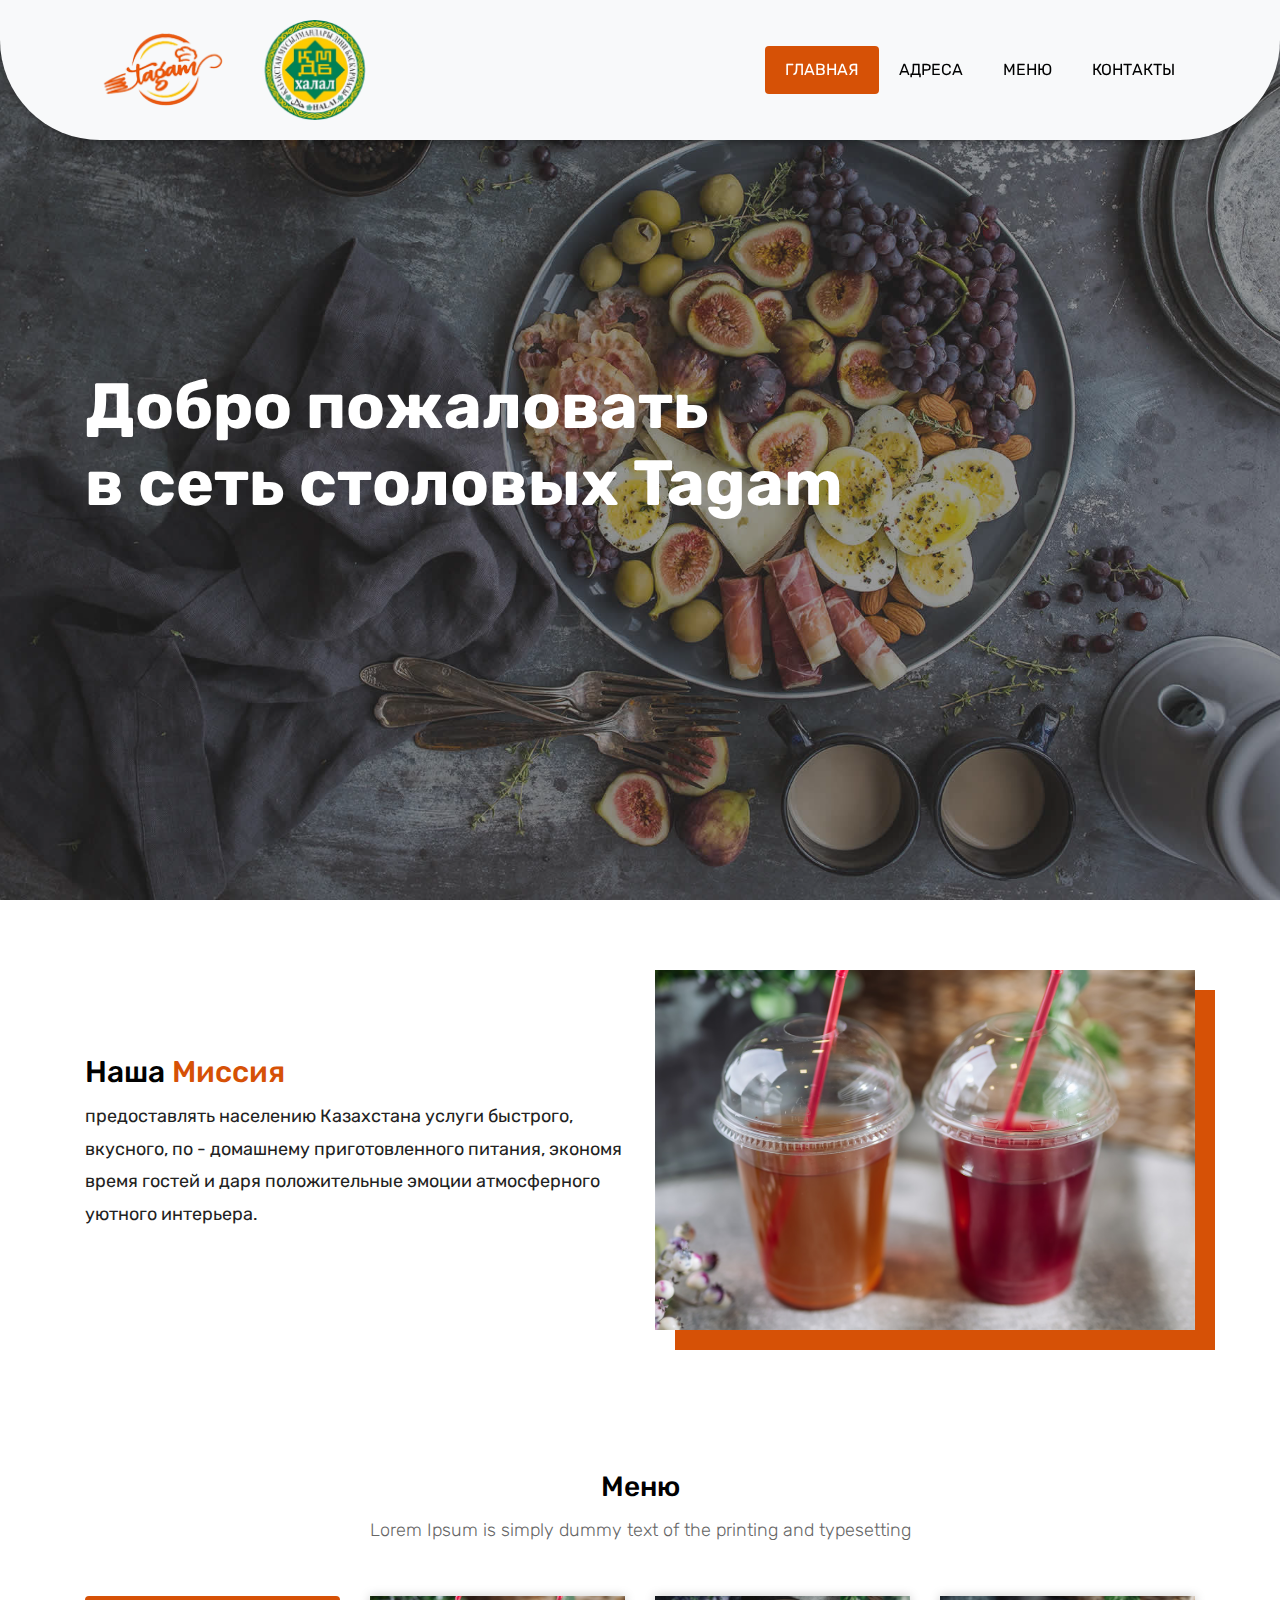
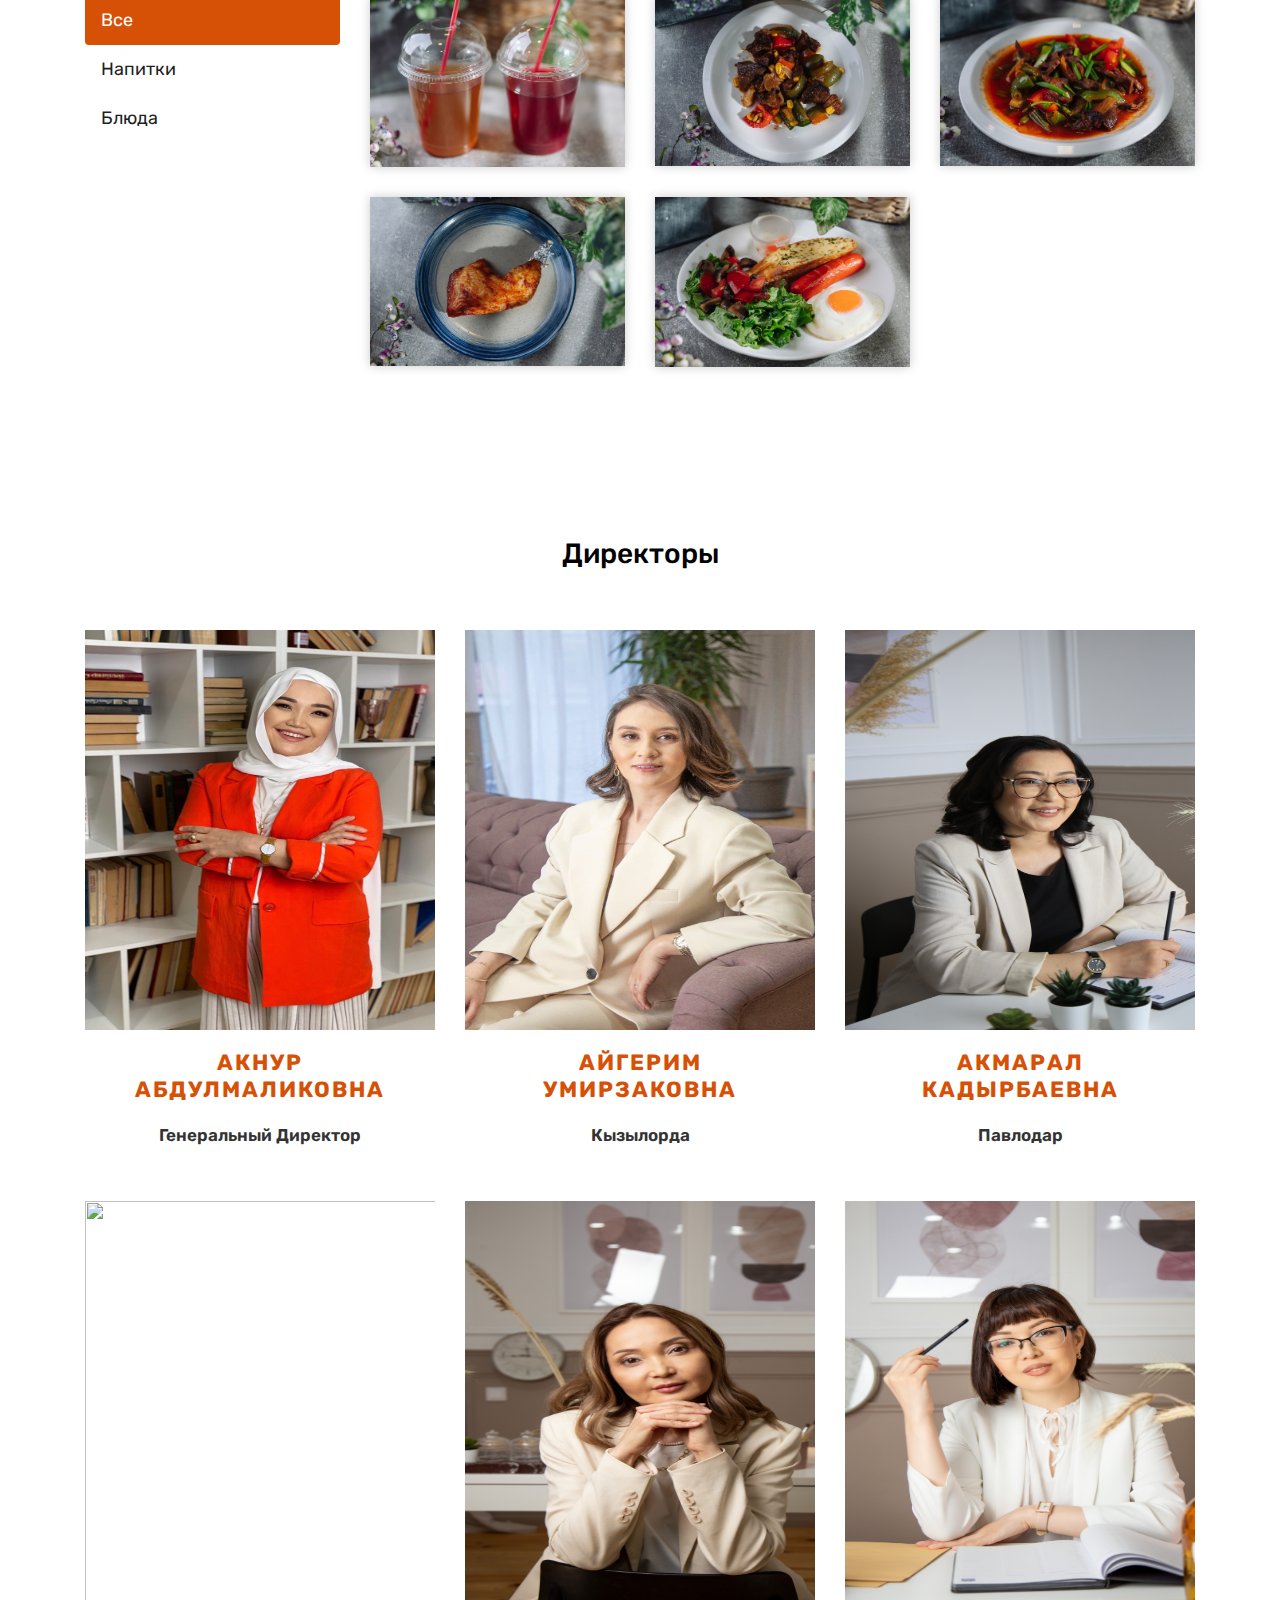
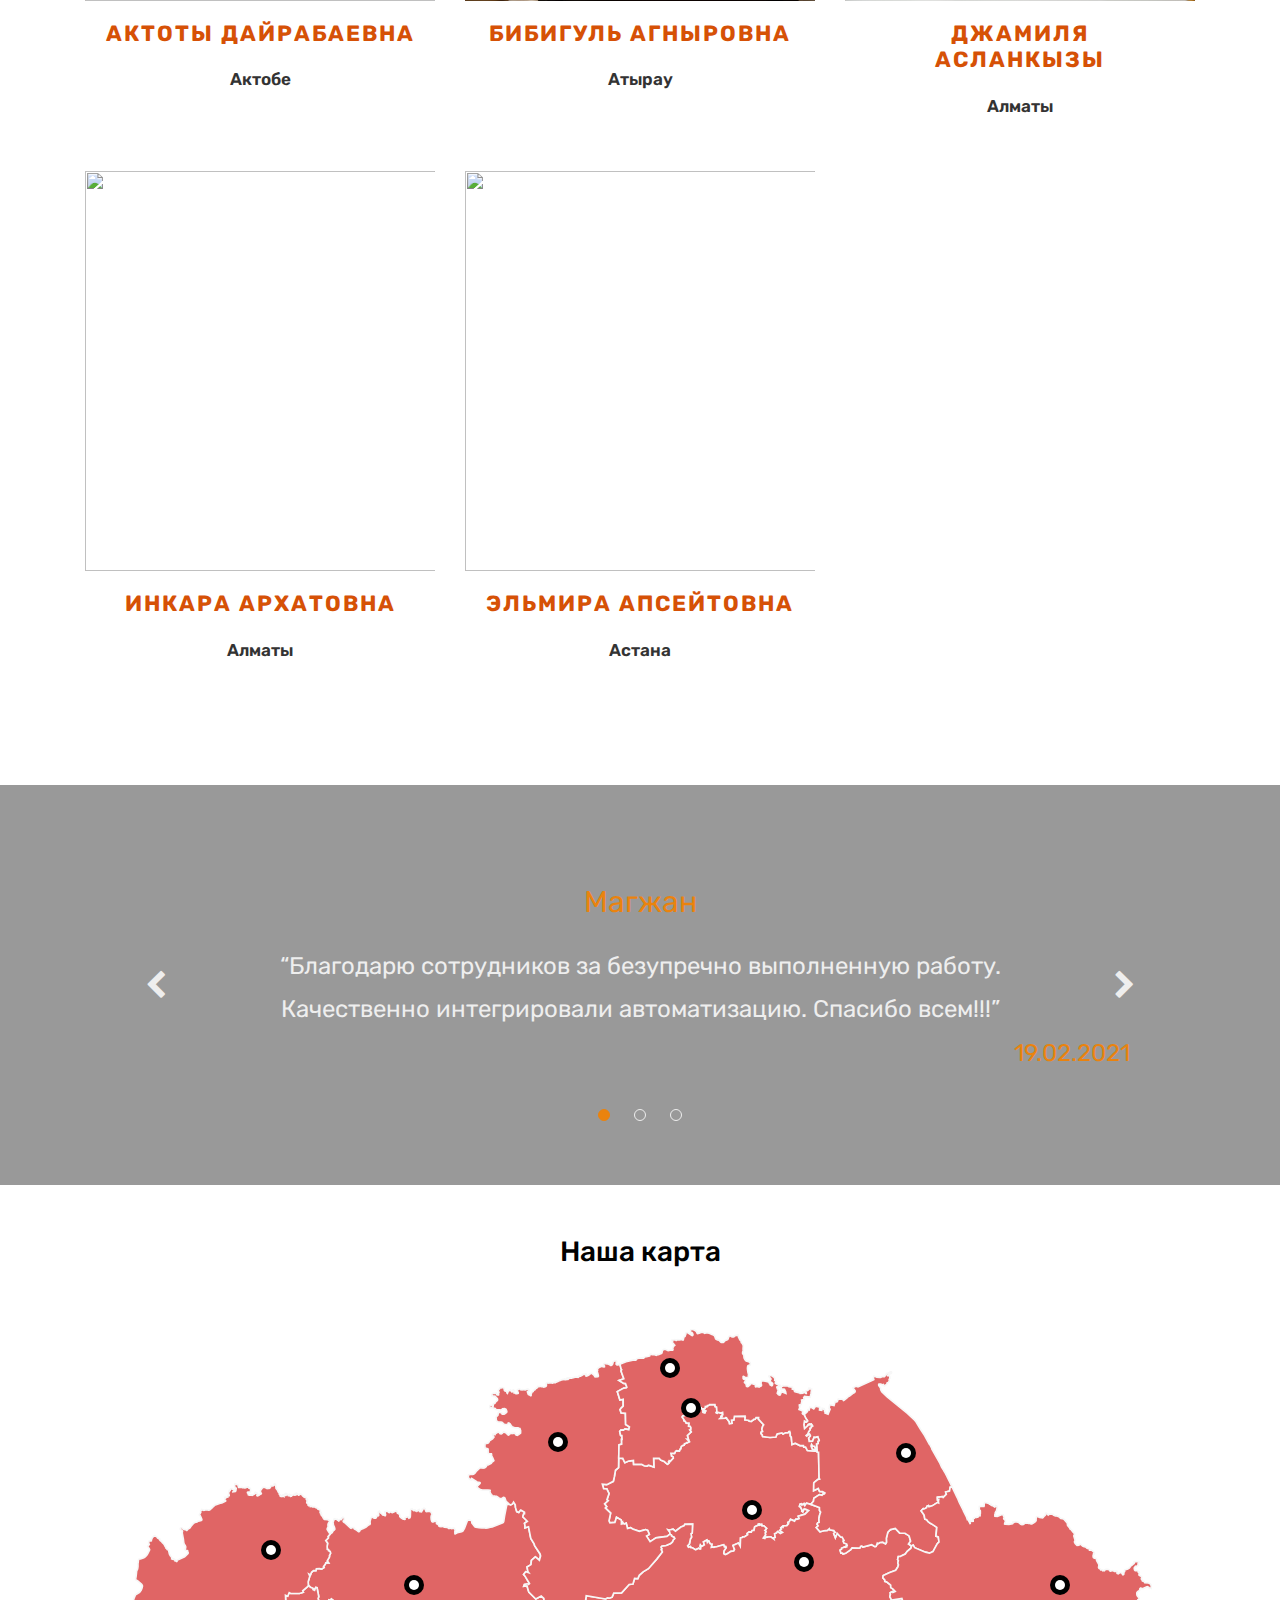
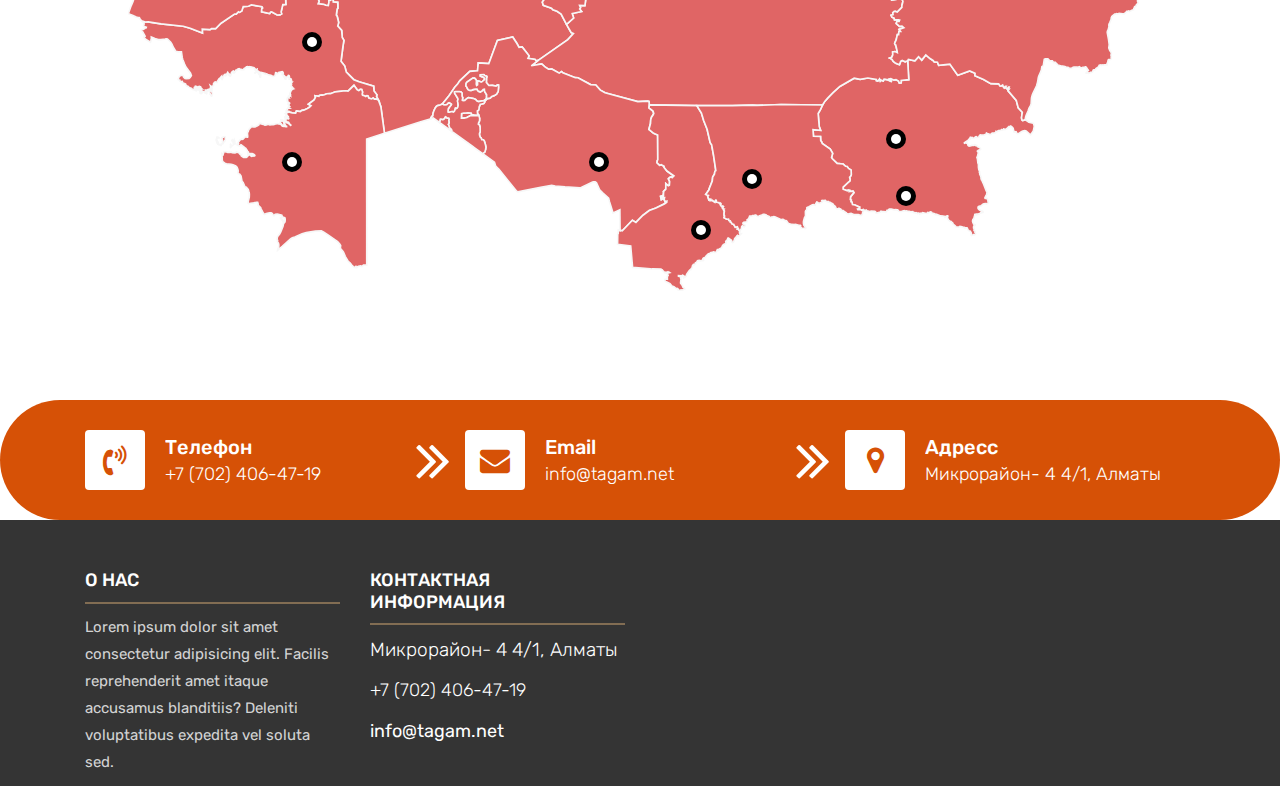
==== commit e2123af8: "feat: update 2 v" ====
--- a/index.html
+++ b/index.html
@@ -118,60 +118,7 @@
     <!-- End About -->
 
     <!-- Start QT -->
-    <div class="qt-background2">
-
-
-        <section id="testim" class="testim">
-            <div class="wrap">
-
-                <span id="right-arrow" class="arrow right fa fa-chevron-right"></span>
-                <span id="left-arrow" class="arrow left fa fa-chevron-left "></span>
-                <ul id="testim-dots" class="dots">
-                    <li class="dot active"></li>
-
-                    <li class="dot"></li>
-
-                    <li class="dot"></li>
-
-
-                </ul>
-                <div id="testim-content" class="cont">
-
-                    <div class="active">
-
-                        <h2>Магжан</h2>
-                        <p>“Благодарю сотрудников за безупречно выполненную работу. Качественно интегрировали автоматизацию. Спасибо всем!!!” <br> <span style="color: #ea830e; position: absolute; right: 0; text-align: right;">
-                            19.02.2021
-                        </span></p>
-                    </div>
-
-                    <div>
-
-                        <h2>Индира</h2>
-                        <p style="position: relative;">Заказали полностью автоматизацию в магазин, монитор, сканер, принтер чека, принтер этикеток, денежный ящик, ну и 1С. Привезли установили, сделали все быстро. Плюс приобрели услугу сопровождения на год. <br> <span style="color: #ea830e; position: absolute; right: 0; text-align: right;">
-                            13.03.2020
-                        </span></p>
-                    </div>
-
-                    <div>
-
-                        <h2>Султан
-                        </h2>
-                        <p> Решили приобретать все в одном магазине. И не пожалел, все пришло во время и вместе, не нужно было искать по отдельности. Все хорошо работает. Очень рад что работал с этой компанией <br><span style="color: #ea830e; position: absolute; right: 0; text-align: right;">
-                            18.06.2021
-                        </span></p>
-                    </div>
-
-
-
-                </div>
-
-            </div>
-
-        </section>
-
-        <script src="https://use.fontawesome.com/1744f3f671.js"></script>
-    </div>
+
     <!-- End QT -->
 
     <!-- Start Menu -->
@@ -380,9 +327,7 @@
                                 <li>
                                     <a href="#" class="fa fa-instagram"></a>
                                 </li>
-                                <li>
-                                    <a href="#" class="fa fa-linkedin"></a>
-                                </li>
+
                             </ul>
                         </div>
                         <div class="team-content">
@@ -406,9 +351,7 @@
                                 <li>
                                     <a href="#" class="fa fa-instagram"></a>
                                 </li>
-                                <li>
-                                    <a href="#" class="fa fa-linkedin"></a>
-                                </li>
+
                             </ul>
                         </div>
                         <div class="team-content">
@@ -432,9 +375,7 @@
                                 <li>
                                     <a href="#" class="fa fa-instagram"></a>
                                 </li>
-                                <li>
-                                    <a href="#" class="fa fa-linkedin"></a>
-                                </li>
+
                             </ul>
                         </div>
                         <div class="team-content">
@@ -458,9 +399,7 @@
                                 <li>
                                     <a href="#" class="fa fa-instagram"></a>
                                 </li>
-                                <li>
-                                    <a href="#" class="fa fa-linkedin"></a>
-                                </li>
+
                             </ul>
                         </div>
                         <div class="team-content">
@@ -484,9 +423,7 @@
                                 <li>
                                     <a href="#" class="fa fa-instagram"></a>
                                 </li>
-                                <li>
-                                    <a href="#" class="fa fa-linkedin"></a>
-                                </li>
+
                             </ul>
                         </div>
                         <div class="team-content">
@@ -510,9 +447,7 @@
                                 <li>
                                     <a href="#" class="fa fa-instagram"></a>
                                 </li>
-                                <li>
-                                    <a href="#" class="fa fa-linkedin"></a>
-                                </li>
+
                             </ul>
                         </div>
                         <div class="team-content">
@@ -536,9 +471,7 @@
                                 <li>
                                     <a href="#" class="fa fa-instagram"></a>
                                 </li>
-                                <li>
-                                    <a href="#" class="fa fa-linkedin"></a>
-                                </li>
+
                             </ul>
                         </div>
                         <div class="team-content">
@@ -562,9 +495,7 @@
                                 <li>
                                     <a href="#" class="fa fa-instagram"></a>
                                 </li>
-                                <li>
-                                    <a href="#" class="fa fa-linkedin"></a>
-                                </li>
+
                             </ul>
                         </div>
                         <div class="team-content">
@@ -578,7 +509,62 @@
         </div>
     </div>
 
-    <div class="mapsvg-scrollpane" style="transform: translate(0px, 0px); width: 80%; ">
+    <div class="qt-background2">
+
+
+        <section id="testim" class="testim">
+            <div class="wrap">
+
+                <span id="right-arrow" class="arrow right fa fa-chevron-right"></span>
+                <span id="left-arrow" class="arrow left fa fa-chevron-left "></span>
+                <ul id="testim-dots" class="dots">
+                    <li class="dot active"></li>
+
+                    <li class="dot"></li>
+
+                    <li class="dot"></li>
+
+
+                </ul>
+                <div id="testim-content" class="cont">
+
+                    <div class="active">
+
+                        <h2>Магжан</h2>
+                        <p>“Благодарю сотрудников за безупречно выполненную работу. Качественно интегрировали автоматизацию. Спасибо всем!!!” <br> <span style="color: #ea830e; position: absolute; right: 0; text-align: right;">
+                            19.02.2021
+                        </span></p>
+                    </div>
+
+                    <div>
+
+                        <h2>Индира</h2>
+                        <p style="position: relative;">Заказали полностью автоматизацию в магазин, монитор, сканер, принтер чека, принтер этикеток, денежный ящик, ну и 1С. Привезли установили, сделали все быстро. Плюс приобрели услугу сопровождения на год. <br> <span style="color: #ea830e; position: absolute; right: 0; text-align: right;">
+                            13.03.2020
+                        </span></p>
+                    </div>
+
+                    <div>
+
+                        <h2>Султан
+                        </h2>
+                        <p> Решили приобретать все в одном магазине. И не пожалел, все пришло во время и вместе, не нужно было искать по отдельности. Все хорошо работает. Очень рад что работал с этой компанией <br><span style="color: #ea830e; position: absolute; right: 0; text-align: right;">
+                            18.06.2021
+                        </span></p>
+                    </div>
+
+
+
+                </div>
+
+            </div>
+
+        </section>
+
+        <script src="https://use.fontawesome.com/1744f3f671.js"></script>
+    </div>
+
+    <div class="mapsvg-scrollpane" style="transform: translate(0px, 0px); width: 80%; padding-top: 50px;">
         <div class="row">
             <div class="col-lg-12">
                 <div class="heading-title text-center">
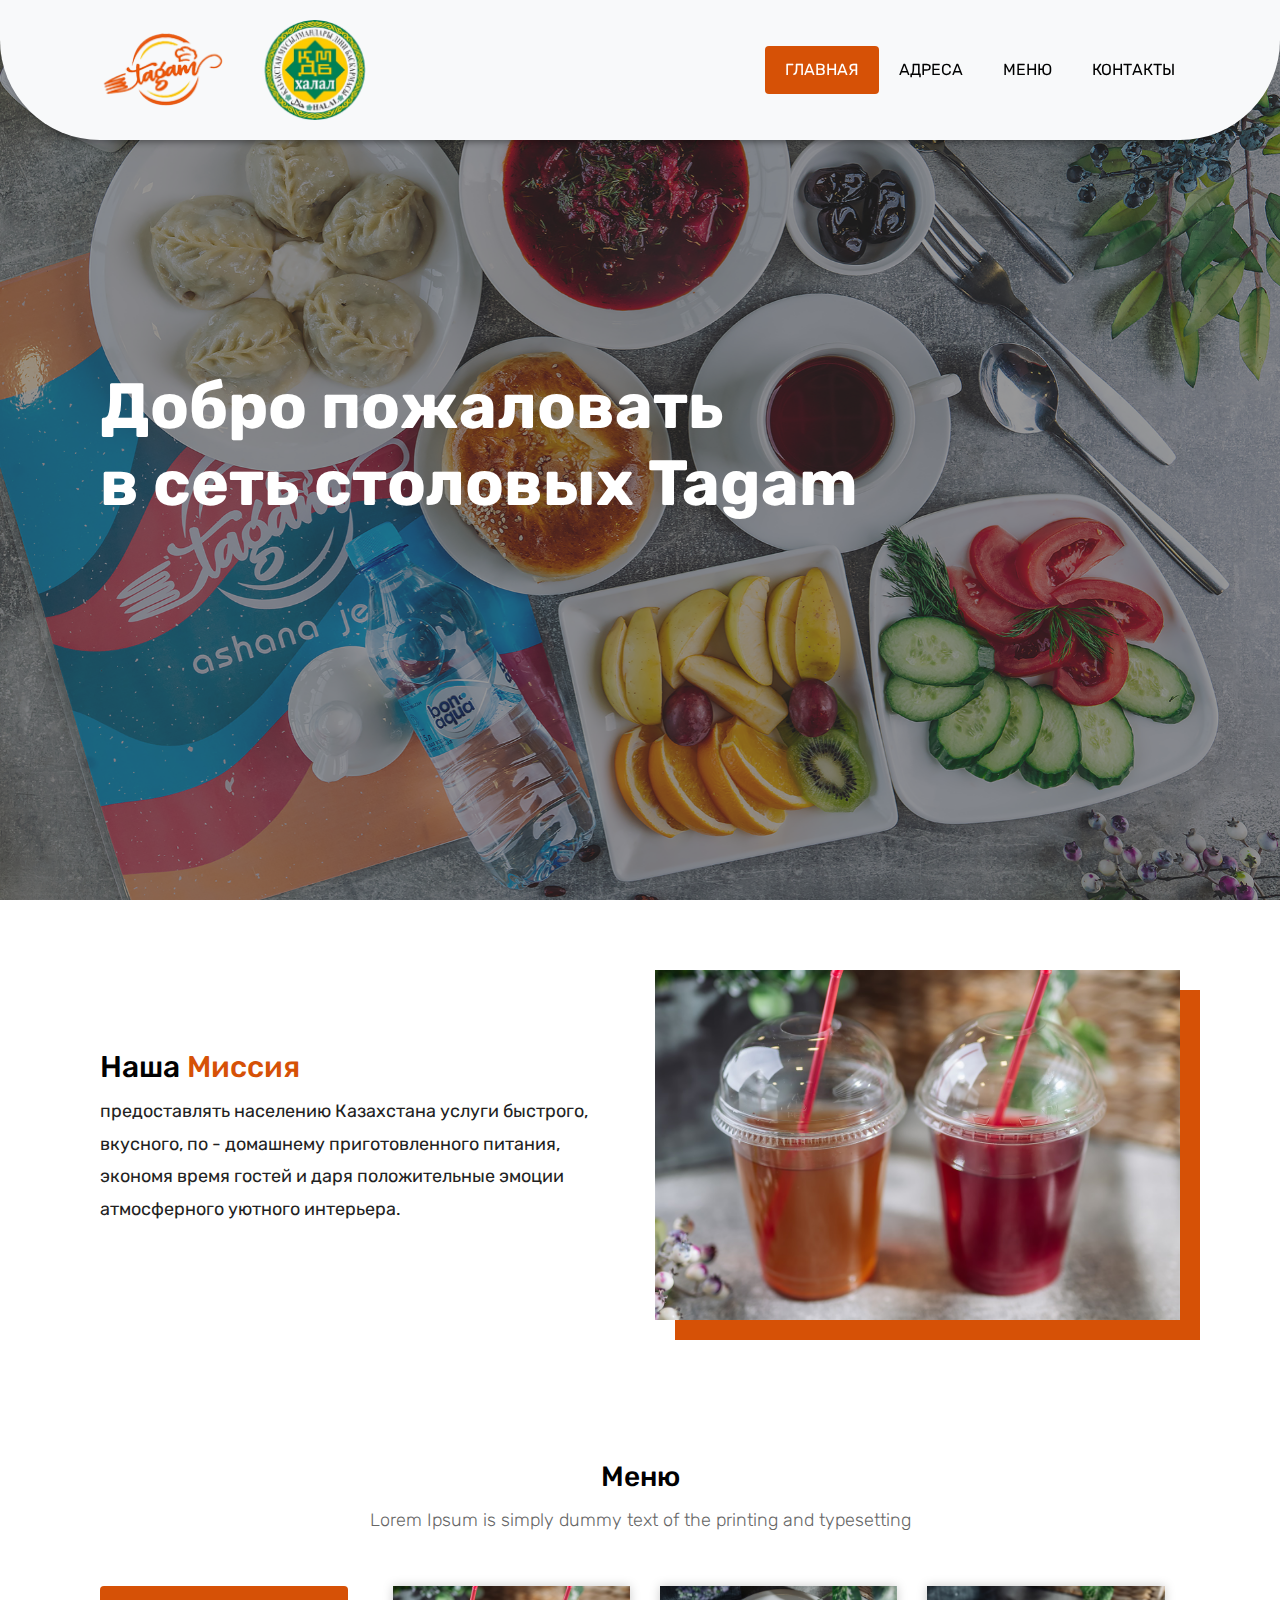
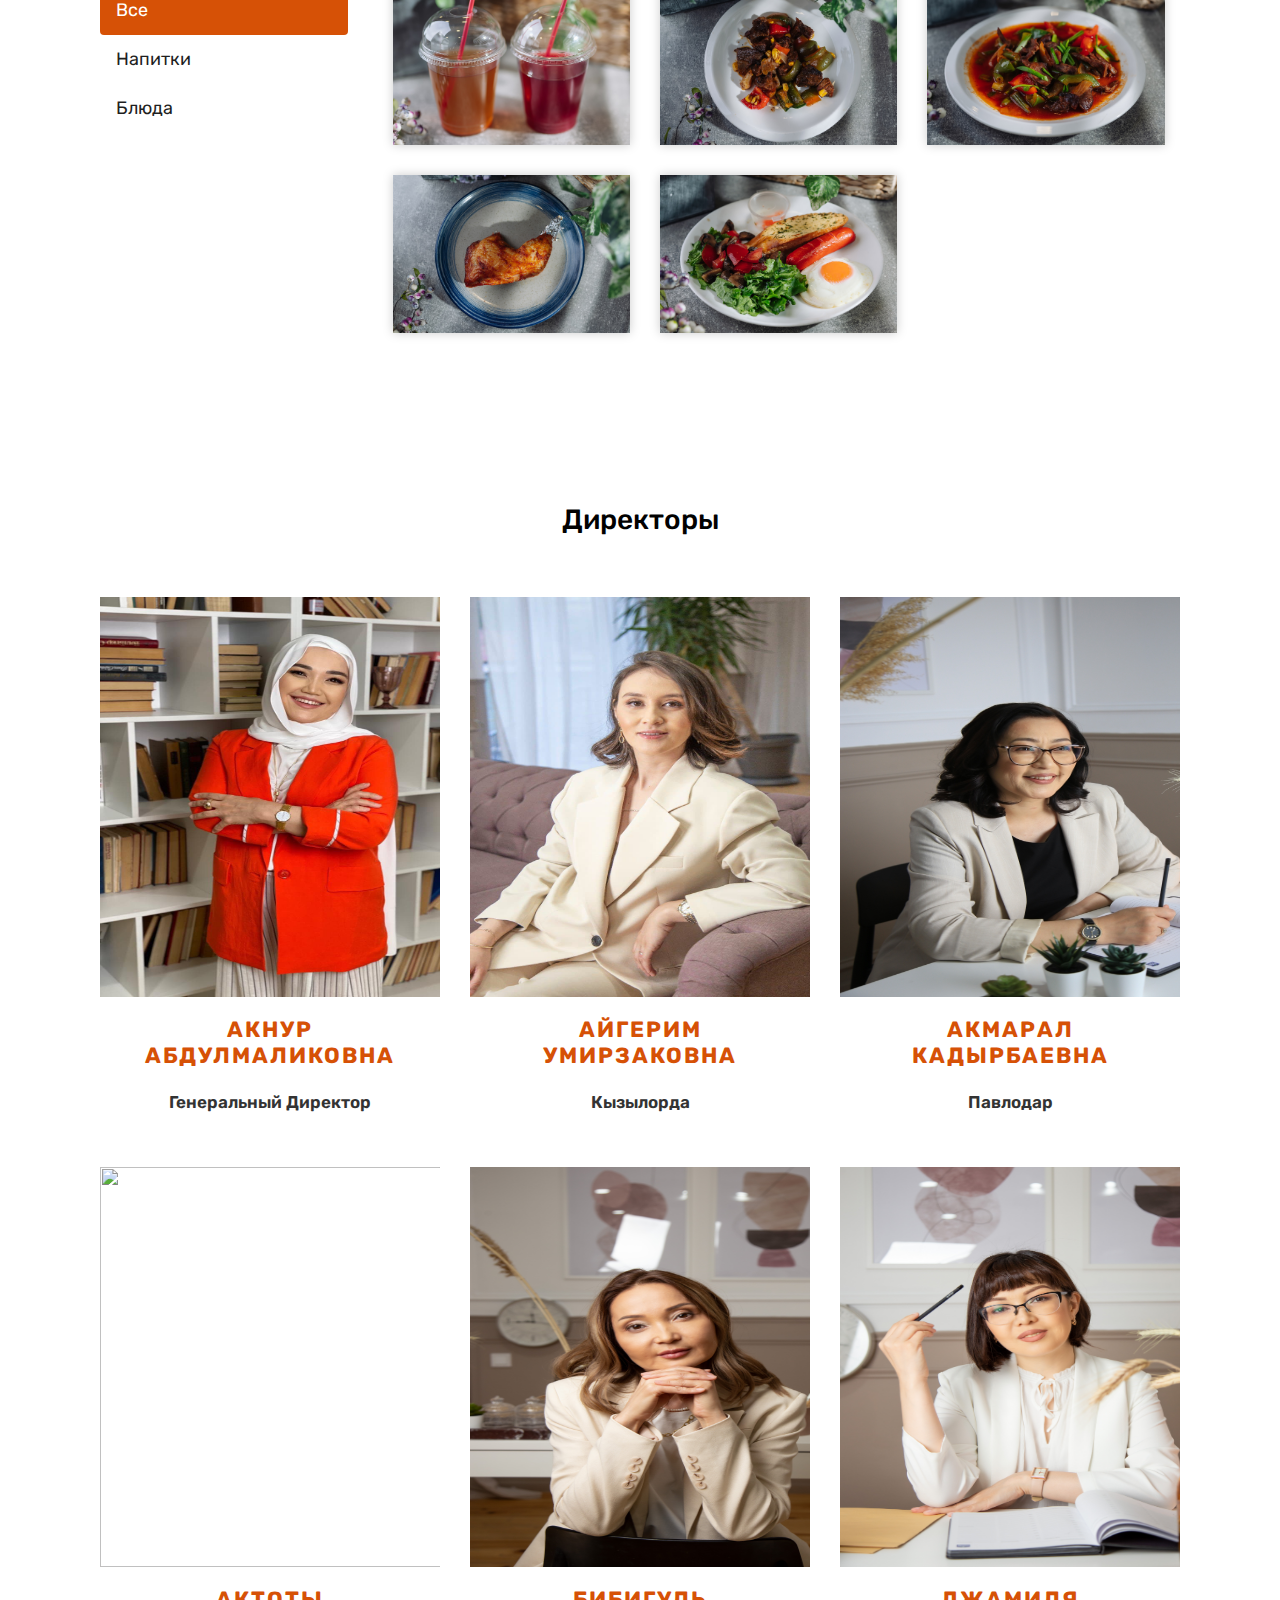
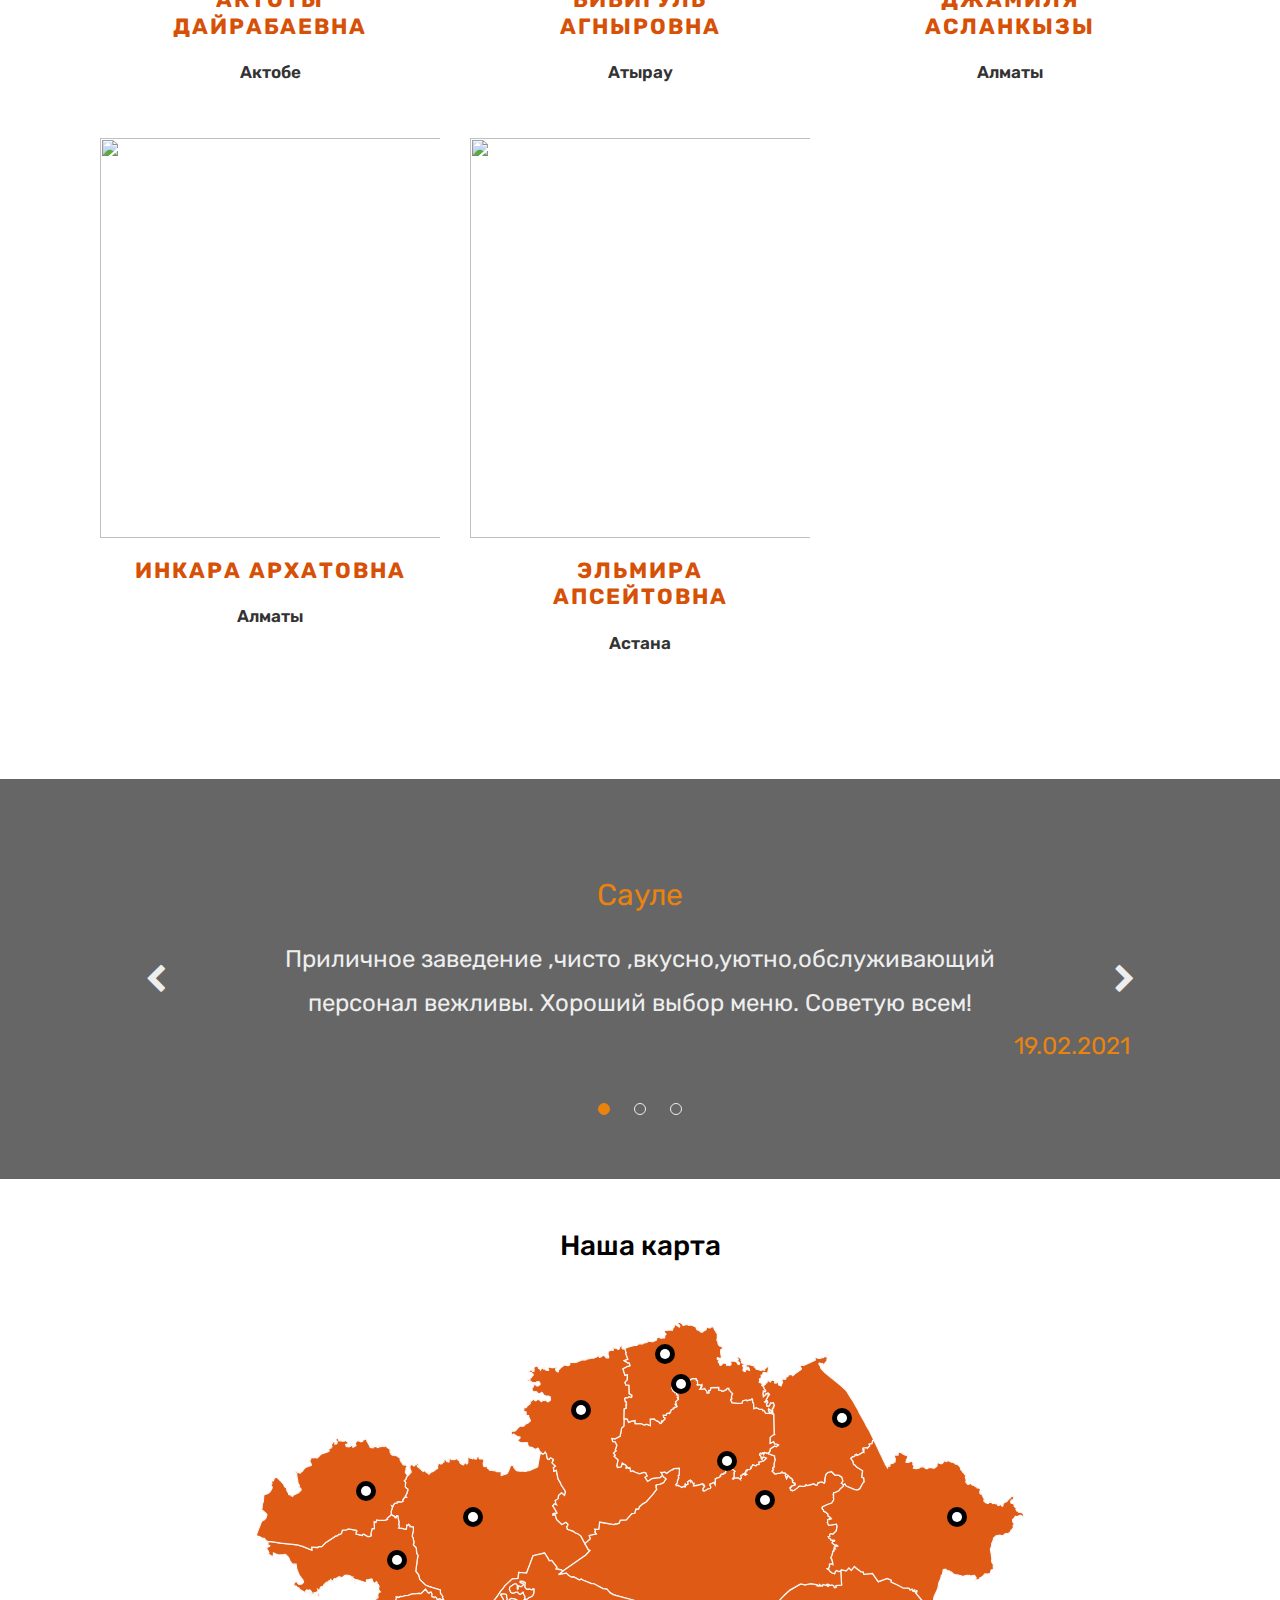
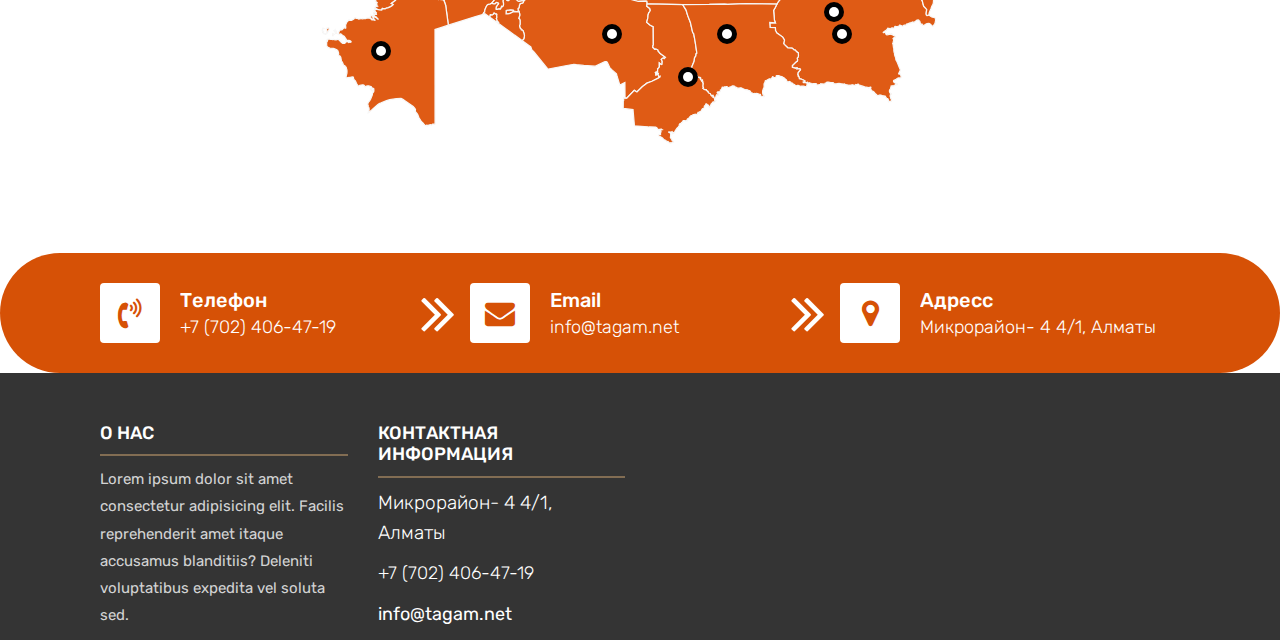
==== commit 224837b5: "feat: update" ====
--- a/index.html
+++ b/index.html
@@ -64,7 +64,7 @@
     <div id="slides" class="cover-slides">
         <ul class="slides-container">
             <li class="text-left">
-                <img src="images/slider-01.jpg" alt="">
+                <img src="images/hero-1.jpg" alt="">
                 <div class="container">
                     <div class="row">
                         <div class="col-md-12">
@@ -75,7 +75,7 @@
                 </div>
             </li>
             <li class="text-left">
-                <img src="images/slider-02.jpg" alt="">
+                <img src="images/hero-2.jpg" alt="">
                 <div class="container">
                     <div class="row">
                         <div class="col-md-12">
@@ -86,12 +86,12 @@
                 </div>
             </li>
             <li class="text-left">
-                <img src="images/slider-03.jpg" alt="">
+                <img src="images/hero-4.jpg" alt="">
                 <div class="container">
                     <div class="row">
                         <div class="col-md-12">
                             <h1 class="m-b-20"><strong>Добро пожаловать  <br> в сеть столовых Tagam</strong></h1>
-                            <p><a class="btn btn-lg btn-circle btn-outline-new-white" href="#">Забронировать место</a></p>
+        
                         </div>
                     </div>
                 </div>
@@ -530,8 +530,8 @@
 
                     <div class="active">
 
-                        <h2>Магжан</h2>
-                        <p>“Благодарю сотрудников за безупречно выполненную работу. Качественно интегрировали автоматизацию. Спасибо всем!!!” <br> <span style="color: #ea830e; position: absolute; right: 0; text-align: right;">
+                        <h2>Сауле</h2>
+                        <p> Приличное заведение ,чисто ,вкусно,уютно,обслуживающий персонал вежливы. Хороший выбор меню.  Советую всем!<br> <span style="color: #ea830e; position: absolute; right: 0; text-align: right;">
                             19.02.2021
                         </span></p>
                     </div>
@@ -539,7 +539,7 @@
                     <div>
 
                         <h2>Индира</h2>
-                        <p style="position: relative;">Заказали полностью автоматизацию в магазин, монитор, сканер, принтер чека, принтер этикеток, денежный ящик, ну и 1С. Привезли установили, сделали все быстро. Плюс приобрели услугу сопровождения на год. <br> <span style="color: #ea830e; position: absolute; right: 0; text-align: right;">
+                        <p style="position: relative;">Сегодня посетила столовую Тагам! Мне очень понравилось. Большой выбор еды. Всё очень вкусно! Сотрудники вежливые. Успехов Вам!!! <br> <span style="color: #ea830e; position: absolute; right: 0; text-align: right;">
                             13.03.2020
                         </span></p>
                     </div>
@@ -548,7 +548,7 @@
 
                         <h2>Султан
                         </h2>
-                        <p> Решили приобретать все в одном магазине. И не пожалел, все пришло во время и вместе, не нужно было искать по отдельности. Все хорошо работает. Очень рад что работал с этой компанией <br><span style="color: #ea830e; position: absolute; right: 0; text-align: right;">
+                        <p> Хорошее тёплое уютное место. Хорошая столовая. Большой выбор блюд, выбор чая удивляет и восхищает, выбор соков и компотов хороший. <br><span style="color: #ea830e; position: absolute; right: 0; text-align: right;">
                             18.06.2021
                         </span></p>
                     </div>
@@ -564,7 +564,7 @@
         <script src="https://use.fontawesome.com/1744f3f671.js"></script>
     </div>
 
-    <div class="mapsvg-scrollpane" style="transform: translate(0px, 0px); width: 80%; padding-top: 50px;">
+    <div class="mapsvg-scrollpane">
         <div class="row">
             <div class="col-lg-12">
                 <div class="heading-title text-center">
@@ -578,285 +578,8 @@
                 <div class="mapsvg-popover" style="width: 300px; max-width: 50%; max-height: 201.944px;"></div>
             </div>
         </div>
-        <div style="position: relative;">
-            <div class="map-circle circle-con">
-                <div class="circle-inner">
-                    <div></div>
-                </div>
-
-
-                <div class="carding">
-                    <img src="https://avatars.mds.yandex.net/get-altay/1971563/2a0000016d352a639e3af2073a2cb882cb9b/L" alt="" class="src">
-                    <div class="desc">
-                        <p><span>Город: </span> Алматы <br>
-                            <span>Адресс: </span> 4-мкр, 4/1 <br>
-                            <span>Количество точек: </span> 4 <br>
-                        </p>
-                    </div>
-                </div>
-            </div>
-
-            <div class="map-circle1 circle-con">
-                <div class="circle-inner">
-                    <div></div>
-                </div>
-                <div class="carding">
-                    <img src="https://avatars.mds.yandex.net/get-altay/1971563/2a0000016d352a639e3af2073a2cb882cb9b/L" alt="" class="src">
-                    <div class="desc">
-                        <p><span>Город: </span> Алматы <br>
-                            <span>Адресс: </span> 1-мкр, 81 <br>
-                        </p>
-                    </div>
-                </div>
-            </div>
-
-            <div class="map-circle2 circle-con">
-                <div class="circle-inner">
-                    <div></div>
-                </div>
-
-
-                <div class="carding">
-                    <img src="https://avatars.mds.yandex.net/get-altay/1971563/2a0000016d352a639e3af2073a2cb882cb9b/L" alt="" class="src">
-                    <div class="desc">
-                        <p><span>Город: </span> 87475569639 <br>
-                            <span>Адресс: </span> улица Жандосова 1/1 <br>
-                        </p>
-                    </div>
-                </div>
-            </div>
-
-            <div class="map-circle3 circle-con">
-                <div class="circle-inner">
-                    <div></div>
-                </div>
-
-
-                <div class="carding">
-                    <img src="https://avatars.mds.yandex.net/get-altay/1971563/2a0000016d352a639e3af2073a2cb882cb9b/L" alt="" class="src">
-                    <div class="desc">
-                        <p><span>Город: </span> 87475569639 <br>
-                            <span>Адресс: </span> улица Жандосова 1/1 <br>
-                        </p>
-                    </div>
-                </div>
-            </div>
-
-            <div class="map-circle4 circle-con">
-                <div class="circle-inner">
-                    <div></div>
-                </div>
-
-
-                <div class="carding">
-                    <img src="https://avatars.mds.yandex.net/get-altay/1971563/2a0000016d352a639e3af2073a2cb882cb9b/L" alt="" class="src">
-                    <div class="desc">
-                        <p><span>Город: </span> 87475569639 <br>
-                            <span>Адресс: </span> улица Жандосова 1/1 <br>
-                        </p>
-                    </div>
-                </div>
-            </div>
-
-            <div class="map-circle5 circle-con">
-                <div class="circle-inner">
-                    <div></div>
-                </div>
-
-
-                <div class="carding">
-                    <img src="https://avatars.mds.yandex.net/get-altay/1971563/2a0000016d352a639e3af2073a2cb882cb9b/L" alt="" class="src">
-                    <div class="desc">
-                        <p><span>Город: </span> 87475569639 <br>
-                            <span>Адресс: </span> улица Жандосова 1/1 <br>
-                        </p>
-                    </div>
-                </div>
-            </div>
-
-            <div class="map-circle6 circle-con">
-                <div class="circle-inner">
-                    <div></div>
-                </div>
-
-
-                <div class="carding">
-                    <img src="https://avatars.mds.yandex.net/get-altay/1971563/2a0000016d352a639e3af2073a2cb882cb9b/L" alt="" class="src">
-                    <div class="desc">
-                        <p><span>Город: </span> 87475569639 <br>
-                            <span>Адресс: </span> улица Жандосова 1/1 <br>
-                        </p>
-                    </div>
-                </div>
-            </div>
-
-            <div class="map-circle7 circle-con">
-                <div class="circle-inner">
-                    <div></div>
-                </div>
-
-
-                <div class="carding">
-                    <img src="https://avatars.mds.yandex.net/get-altay/1971563/2a0000016d352a639e3af2073a2cb882cb9b/L" alt="" class="src">
-                    <div class="desc">
-                        <p><span>Город: </span> 87475569639 <br>
-                            <span>Адресс: </span> улица Жандосова 1/1 <br>
-                        </p>
-                    </div>
-                </div>
-            </div>
-
-            <div class="map-circle8 circle-con">
-                <div class="circle-inner">
-                    <div></div>
-                </div>
-
-
-                <div class="carding">
-                    <img src="https://avatars.mds.yandex.net/get-altay/1971563/2a0000016d352a639e3af2073a2cb882cb9b/L" alt="" class="src">
-                    <div class="desc">
-                        <p><span>Город: </span> 87475569639 <br>
-                            <span>Адресс: </span> улица Жандосова 1/1 <br>
-                        </p>
-                    </div>
-                </div>
-            </div>
-
-            <div class="map-circle9 circle-con">
-                <div class="circle-inner">
-                    <div></div>
-                </div>
-
-
-                <div class="carding">
-                    <img src="https://avatars.mds.yandex.net/get-altay/1971563/2a0000016d352a639e3af2073a2cb882cb9b/L" alt="" class="src">
-                    <div class="desc">
-                        <p><span>Город: </span> 87475569639 <br>
-                            <span>Адресс: </span> улица Жандосова 1/1 <br>
-                        </p>
-                    </div>
-                </div>
-            </div>
-
-
-            <div class="map-circle10 circle-con">
-                <div class="circle-inner">
-                    <div></div>
-                </div>
-
-
-                <div class="carding">
-                    <img src="https://avatars.mds.yandex.net/get-altay/1971563/2a0000016d352a639e3af2073a2cb882cb9b/L" alt="" class="src">
-                    <div class="desc">
-                        <p><span>Город: </span> 87475569639 <br>
-                            <span>Адресс: </span> улица Жандосова 1/1 <br>
-                        </p>
-                    </div>
-                </div>
-            </div>
-
-            <div class="map-circle11 circle-con">
-                <div class="circle-inner">
-                    <div></div>
-                </div>
-
-
-                <div class="carding">
-                    <img src="https://avatars.mds.yandex.net/get-altay/1971563/2a0000016d352a639e3af2073a2cb882cb9b/L" alt="" class="src">
-                    <div class="desc">
-                        <p><span>Город: </span> 87475569639 <br>
-                            <span>Адресс: </span> улица Жандосова 1/1 <br>
-                        </p>
-                    </div>
-                </div>
-            </div>
-
-            <div class="map-circle12 circle-con">
-                <div class="circle-inner">
-                    <div></div>
-                </div>
-
-
-                <div class="carding">
-                    <img src="https://avatars.mds.yandex.net/get-altay/1971563/2a0000016d352a639e3af2073a2cb882cb9b/L" alt="" class="src">
-                    <div class="desc">
-                        <p><span>Город: </span> 87475569639 <br>
-                            <span>Адресс: </span> улица Жандосова 1/1 <br>
-                        </p>
-                    </div>
-                </div>
-            </div>
-
-            <div class="map-circle13 circle-con">
-                <div class="circle-inner">
-                    <div></div>
-                </div>
-
-
-                <div class="carding">
-                    <img src="https://avatars.mds.yandex.net/get-altay/1971563/2a0000016d352a639e3af2073a2cb882cb9b/L" alt="" class="src">
-                    <div class="desc">
-                        <p><span>Город: </span> 87475569639 <br>
-                            <span>Адресс: </span> улица Жандосова 1/1 <br>
-                        </p>
-                    </div>
-                </div>
-            </div>
-
-            <div class="map-circle14 circle-con">
-                <div class="circle-inner">
-                    <div></div>
-                </div>
-
-
-                <div class="carding">
-                    <img src="https://avatars.mds.yandex.net/get-altay/1971563/2a0000016d352a639e3af2073a2cb882cb9b/L" alt="" class="src">
-                    <div class="desc">
-                        <p><span>Город: </span> 87475569639 <br>
-                            <span>Адресс: </span> улица Жандосова 1/1 <br>
-                        </p>
-                    </div>
-                </div>
-            </div>
-
-            <div class="map-circle15 circle-con">
-                <div class="circle-inner">
-                    <div></div>
-                </div>
-
-
-                <div class="carding">
-                    <img src="https://avatars.mds.yandex.net/get-altay/1971563/2a0000016d352a639e3af2073a2cb882cb9b/L" alt="" class="src">
-                    <div class="desc">
-                        <p><span>Город: </span> 87475569639 <br>
-                            <span>Адресс: </span> улица Жандосова 1/1 <br>
-                        </p>
-                    </div>
-                </div>
-            </div>
-
-            <svg xmlns:mapsvg="http://mapsvg.com" xmlns:dc="http://purl.org/dc/elements/1.1/" xmlns:rdf="http://www.w3.org/1999/02/22-rdf-syntax-ns#" xmlns:svg="http://www.w3.org/2000/svg" xmlns="http://www.w3.org/2000/svg" mapsvg:geoViewBox="46.489440 55.432742 87.315881 40.549293"
-                preserveAspectRatio="xMidYMid meet" viewBox="0 0 792.54694 434.92221" style="transform: scale(1);">
-    
-                <path class="mappo" d="m 379.81694,99.882712 3.13,0.189998 1.65,3.46 2.9,-1.29 3.7,-0.57 0.14,3.08 6.23,0 1.97,1.06 2.15,0.27 1.24,-0.71 4.11,1.46 -0.22,-6.69 4.32,-0.12 1.14,1.42 2.77,1.12 2.05,1.88 0.53,0.3 1.13,-1.12 -0.5,-0.7 0.59,-1.03 0.77,0.59 2.43,-2.649998 -0.22,-0.95 -1.19,-0.48 -0.43,-2.18 2.83,0.06 0.76,-1.69 0.83,-0.48 2.14,0.29 0.49,-1.58 0.54,-0.09 0.37,-1.86 1.39,-0.84 0.81,-0.08 0.33,-1.19 0.67,0.05 0.86,-0.88 0.53,0.18 1.66,-0.83 -1.65,-1.88 1.07,0.22 -0.92,-3.19 2.99,-2.76 -1.14,-1.58 0.69,-0.22 0.07,-1.36 -0.34,-1.11 -1.35,-0.11 0.25,-2.3 -2.17,-0.17 -0.61,-1.27 -1.07,-0.36 -0.09,-1.1 -1.4,-2.03 0.59,-0.91 0.82,-0.08 0.56,-0.23 0.04,-0.82 0.99,-0.75 0.51,0.59 0.6,-1.19 -0.95,0.06 -0.06,-1.65 2.86,0.08 0.44,-0.52 -0.52,-0.59 0.16,-0.54 -0.64,-1.01 1.5,0.11 0.17,-0.81 1.91,0.14 0.09,0.98 2.74,-0.2 -0.06,-1.67 1.91,0.15 0.06,1.39 1.22,0.24 0.23,0.84 0.81,0.21 0.35,1.13 0.05,1.52 1.34,0.38 0.63,-1.46 -1.08,-0.23 -0.33,-1.54 0.82,-0.08 0.36,-1.63 1.08,0.23 0.46,-0.93 0.95,-0.06 0.73,-0.78 4.22,0.07 0.19,1.54 1.07,0.37 0.22,3.33 -0.47,1.06 0.66,0.33 0.44,-0.65 2.41,0.61 1.39,-0.57 0.17,1.8 -0.84,0.48 0.22,0.85 -0.82,0.07 0.08,0.96 -0.58,0.51 3.8,-0.1 0.3,-0.52 0.68,0.05 0.1,0.56 1.98,2.5 0.29,1.54 1.89,-0.25 -0.36,-2.36 1.76,-0.26 0.47,-2.71 8.21,-0.23 -0.08,0.96 0.26,0.02 -0.29,1.9 3.14,0.56 0.21,0.58 1.72,0.02 0.73,-0.76 0.54,-0.09 0.46,-0.64 1.21,-0.17 0.65,-1.31 1.98,0.05 -0.12,1.23 4.03,4.38 -0.78,1.17 -0.63,2.28 0.62,1.71 -1.24,0.56 0.02,1.1 0.94,1.06 0.26,1.26 5.67,0.71 4.6,-0.35 0.91,-2.38 3.75,-0.83 0.83,0.78 1.81,-0.9 2.1,-0.02 0.63,-0.9 0.66,-0.06 0.41,1.03 0.01,2.37 0.82,0.93 0.54,5.75 2.49,-1.06 3.72,1.89 2.64,-0.06 0.24,1.28 1.45,-0.07 1.39,2.67 7.52,0.56 0,0 0.06,0.56 1.02,0.15 0.45,19.959998 0.41,0.87 -1.19,0.23 -2.73,2.15 -0.61,0.72 -0.1,5.89 3.56,-1.75 0.99,2.29 2.29,0.21 1.9,1.09 -0.48,0.73 -1.04,0.11 -0.76,0.95 -1.98,-0.56 -4.33,2.83 -0.29,2.22 -2.1,2.48 0,0 -3.33,-0.99 -1.26,1.94 -0.56,-1.66 -0.53,0.19 0.31,0.57 -1.59,0.45 -0.53,-0.87 -0.94,0.4 -0.32,1.55 0.85,0.38 1.2,2.67 -0.2,0.63 0.7,0.49 1.04,-2.23 1,0.14 2.53,1.14 -2.89,2.76 -5.16,1.67 0.69,1.67 -1.08,0.51 -1.67,0.17 -0.79,1.34 -3.14,-1.33 -1.14,2.08 -0.77,0.17 -0.19,0.5 0.56,0.59 -1.31,1.53 -2.81,0.17 -0.12,1.03 -0.71,-0.35 -0.99,0.92 0.55,0.72 -1.41,1.25 2.11,1.43 -1.61,0.84 -2.23,-1.44 -0.77,1.2 -1.44,0.48 0.43,2.9 -1.3,0.36 0.27,0.94 -2.43,-1.85 -4.08,0.43 -0.48,0.98 -1.21,-0.4 1.78,-2.51 -0.35,-1.46 0.59,-0.84 -0.18,-0.67 -0.59,-0.33 1.33,-1.79 -2.2,-1.95 -1.4,0.1 -0.26,-1.07 -1.32,0.5 -0.28,-0.94 -0.9,0.16 0.04,0.78 -2.91,1.24 -0.55,2.92 -1.39,-0.02 -0.63,1.23 -1.74,-0.19 -1.52,1.26 0.41,0.94 -2.57,1.8 -1.38,-0.02 -0.3,0.48 -1.28,0.26 -0.25,6.4 -1.4,-2.45 -4.19,1.88 1.21,3.07 -0.62,1.22 -2.15,0.29 -2.79,1.78 -1.57,0.74 -1.2,-0.62 0.08,-2.17 1.73,-2.52 -0.41,-0.93 -0.91,0.3 -0.59,-1.72 -6.05,1.75 -0.87,-0.08 -0.66,0.33 -0.86,-0.21 -1.15,0.28 0.47,-2.51 -1.13,-0.1 -0.57,-0.69 -0.73,-1.74 -0.51,0.09 -0.59,0.97 -0.36,-1.7 -2.64,1.44 0.69,2.24 -1.6,1.01 -0.87,-0.07 -0.57,-0.69 -0.2,0.88 0.57,0.69 -0.24,1.38 -0.51,0.08 -0.83,-0.7 -2.5,1.32 -2.52,-1.61 -1.13,-0.09 -0.32,-0.79 -1.56,0.51 -0.67,-1.2 1.39,-1.55 0.81,-3.78 0.86,-1.34 -0.43,-2.61 0.94,-0.57 0.27,-6.81 -6.03,0.17 -0.6,1.11 -2.37,0.85 -4.22,3.17 -1.83,-1.43 -2.75,0.58 -1.15,-0.21 1.3,1.76 0.14,1.69 0,0 -2.31,1.76 -8.47,1.1 -4.58,2.91 -2.76,-4.27 2.16,-1.28 -1.27,-3.16 -1.67,-0.61 -4.81,1.4 -5.18,-1.84 -1.54,-1.11 -2.41,0.64 -1.01,-4.06 -1.49,0.7 -0.64,-0.55 -0.94,0.46 0.04,-1.16 -0.68,0.61 0.05,-1.29 -0.22,-1.18 -3.64,-2.14 -1.21,3.95 -3.87,0.44 -0.74,-1.59 1.28,-6.04 -4.14,-4.01 1.1,-0.99 -1.67,-2.18 2.77,-2.47 -0.92,-0.71 1.64,-4.77 -1.77,-3.67 -2.43,-0.13 -0.98,-3.37 3.38,0.33 5.1,-2.62 0.8,-3.53 0.86,-5.01 2.38,-1.99 z" title="Aqmola oblysy" id="KZ-AKM" class=" mapsvg-region" style="fill: rgb(224, 101, 101); stroke: rgb(247, 247, 247); stroke-width: 1.2922px;">
-                    <a href="http://google.com">asdf</a>
-                </path>
-
-                <path d="m 243.32694,290.21271 -1.66,0.88 -2.03,0.43 -0.96,0.64 -0.86,1.18 -0.96,2.03 -0.75,2.14 -0.11,1.92 -0.85,0.43 -0.64,1.07 -0.05,0.83 -7.92,2.24 -28.04,8.87 0,0 -2.79,-20.57 -1.75,-4.85 0,0 -1.6,-3.13 0.36,-1.18 -2.29,-2.96 -0.24,-3.7 -11.41,-3.4 -3.95,-1.64 -5.83,-5.87 -1.21,-4.7 -2.9,-3.66 1.53,-11.71 0.74,-4.55 -1.32,-2.25 -0.43,-5.41 -3.03,-3.39 0.7,-2.66 -1.08,-4.64 -0.74,-1.26 0.64,-4.64 0.57,-0.45 -0.09,-4.69 -3.49,-0.3 -0.01,-1.24 -1.46,-1.06 -0.64,1.08 -1.27,-0.33 0.06,1.73 -0.48,2.55 -2.12,-0.21 -1.17,-0.59 -4.63,-0.49 0.78,-1.98 -0.83,-1.89 0.56,-1.7 -1.35,-6.85 -1.02,-0.24 -0.88,2.26 -1.19,-0.59 0.29,-0.79 -2.36,-1.07 -1.54,-1.42 0,0 -0.18,-2.77 1.28,-4.37 -0.68,-1.56 1.21,0.6 0.79,-2.02 1.5,-1.35 1.9,0.01 0.35,-1.45 2.4,-0.05 1.66,0.3 1.91,-1.13 -0.45,-0.83 1.35,-1.7 0.41,-1.07 2.15,0 -1.14,-1.39 1.87,-3.29 -0.07,-0.89 0.87,-1.76 -0.25,-1.52 -1.31,-0.62 -0.06,-0.77 -0.92,-0.28 -0.07,-2.57 0.36,-2.11 -1.46,-2.03 2.07,-2.2 -0.33,-0.87 2.45,-2.92 -0.3,-0.43 0,0 0.6,0.4 0.36,-0.13 1.13,-1.77 0.7,-0.39 0.38,-0.64 -0.32,-1.37 -0.78,-1.79 -0.32,-2.22 0.59,-1.25 0.4,-1.32 0.58,0.21 0.47,-0.06 0.67,0.37 0.32,-0.01 0.25,-0.18 0.17,0.16 0.1,0.58 0.45,0.14 0.32,0.5 0.41,-0.16 -0.03,-0.59 0.45,-0.11 0.12,-0.27 0.32,0.03 0.16,-0.23 0.49,-0.04 0.25,0.12 0.47,-0.6 -0.1,-0.61 0.83,-0.41 0.63,0.37 0.36,0.43 0.1,0.72 -0.13,0.35 -0.63,0.79 -0.15,0.39 0.15,0.38 0.55,0.5 0.93,0.59 4.07,3.81 0.35,0.14 0.6,-0.57 1.58,0.09 0.4,0.94 1.25,0.65 2,1.55 0.37,0.01 0.42,-0.35 0.39,-0.91 1.56,-0.91 0.96,-0.28 2.12,-1.13 1.02,-0.95 1.1,-0.8 0.73,-0.28 0.25,-0.27 0.1,-0.33 -0.12,-0.98 0.05,-1.01 0.76,-2.52 0.31,-0.44 0.4,-0.14 1.62,0.83 1.19,0.01 0.55,-0.49 0.21,-1.35 0.28,-0.14 0.9,0.19 0.35,-0.24 0.11,-0.48 -0.29,-1.3 -0.01,-0.93 0.65,-0.74 0.1,-0.03 0.49,0.62 0.17,0.63 1.03,0.56 0.92,1.25 0.92,0.05 0.92,0.5 0.24,-0.2 0.15,-0.83 -0.39,-1.07 -0.18,-1.09 0.12,-0.09 1.13,-0.03 0.39,-0.14 0.48,0.06 1,0.8 0.4,0.08 1.05,-0.67 0.37,0.18 0.42,0.44 0.47,0.1 1.97,-0.74 1.15,-0.6 0.37,0.42 0.34,1.18 0.63,0.5 0.75,0.31 0.5,0.84 0.04,1.07 0.6,0.78 1.76,1.2 1.34,0.39 0.33,-0.12 0.06,-0.22 -0.27,-0.66 0.08,-0.24 1.61,-0.77 0.99,0.01 0.53,0.98 0.82,-0.36 0.3,-1.09 0.13,-3.89 0.16,-1.39 0.47,-0.24 0.77,-0.06 0.45,0.7 0.6,0.44 0.31,-0.05 0.24,-0.31 0.5,-0.12 0.36,0.72 0.85,-0.02 0.25,0.37 0.95,-0.89 0.28,-0.03 0.47,-0.4 0.22,0.34 -0.08,0.66 0.18,0.45 1.46,0.34 0.11,-0.1 -0.12,-0.33 0.09,-0.27 0.51,-0.12 0.2,-0.27 -0.14,-0.89 0.47,-0.22 0.33,-0.34 0.16,0.09 0.17,-0.18 0.16,0.1 0.22,-0.33 0.66,0.27 0.6,1.89 0.28,0.38 0.5,0.09 1.13,-0.26 0.97,0.11 0.78,0.16 0.38,0.44 0.75,1.56 -0.04,0.42 -0.4,0.54 -0.29,1.17 0.14,2.01 0.49,1.49 0.45,0.27 0.6,0.06 1.7,-0.64 0.75,0.06 0.23,0.33 -0.23,0.98 0.15,0.65 1.34,0.64 0.4,1.08 0.62,0.48 1.08,0.15 0.84,-0.24 0.46,0.03 1.39,0.5 2.23,0.25 0.51,0.21 0.33,0.53 0.37,0.11 0.46,-0.39 1.67,0.4 1.32,-0.36 0.38,0.01 1.23,1.69 0,0.24 -0.42,0.19 -0.05,0.18 0.03,1.84 0.03,0.24 0.22,0.05 1.53,-0.78 3.41,-0.87 0.91,-0.48 1.27,-2.12 2.05,-5.36 0.58,-0.84 0.68,-0.28 1.32,0.19 0.87,0.45 0.19,0.28 0.05,1.4 2.37,2.96 0.75,0.42 2.35,0.29 2.11,0.16 2.02,-0.11 1.2,0.24 1.5,-0.02 1.93,-0.69 1.56,-0.08 8.13,-3.31 0.46,-0.39 0.3,-0.81 0.58,-3.81 1.76,-8.88 1.63,-0.55 0,0 1.29,0.63 1.43,-0.63 0.87,-1.52 1.36,2.1 0.17,1.97 0.96,3.23 1.58,0.62 1.03,-1.44 0.52,-0.38 2.88,1.73 0,1.2 -0.65,0.11 -0.65,2.25 3.5,3.41 -2.2,1.53 0.39,1.72 -0.01,1.84 2.72,-0.85 1.78,9.06 2.57,4.09 0.39,1.56 4.23,6.32 0.38,1.56 -0.94,3.3 -3.08,-2.53 -3.1,2.75 -0.28,3.2 -3.07,1.87 0.63,3.45 0.63,0.9 -2.29,-0.79 -1.65,2.15 1.01,1.15 3.55,6.01 -0.64,0.49 -0.38,-0.38 -2.91,0.47 -0.5,1.39 2.52,-0.23 1.39,4.81 5.42,5.36 4.2,-2.29 2.02,1.8 0.12,1.12 -1.29,1.72 0.74,2.51 6.34,2.15 1.13,1.27 3.17,1.2 3.15,2.2 4.19,8 0,0 3.56,6.23 1.77,0.79 -4.31,4.75 -22.92,16.02 0,0 -1.46,0.47 -0.85,-1.22 -5.59,-0.87 0.84,-1.94 -5.36,-6.82 -2.43,0.37 -1.6,-3.05 -3.32,-5 -11.81,2.72 -6.69,17.89 -8.13,-0.67 -0.56,6.16 -5.96,0.49 -7.83,7.27 -1.64,2.56 -2.24,2.45 -4.27,6.41 z" title="Aqtöbe oblysy" id="KZ-AKT" class="mappi mapsvg-region" style="fill: rgb(224, 101, 101); stroke: rgb(247, 247, 247); stroke-width: 1.2922px;"></path>
-                <path d="m 620.77694,255.05271 2.32,1.51 0.97,1.14 2.45,0.22 0.95,2.44 8.65,-0.97 6.1,8.55 9.25,-3.23 4.15,1.72 -0.08,2 6.65,2.92 5.65,3.16 6.04,0.15 1.09,1.66 0,0 0.92,-0.03 1.09,-0.71 0,0 0.57,1.43 0.63,0.73 0.87,-1.23 0,0 0.57,0.01 -0.73,1.14 0.65,0.14 0,0 0.68,0.03 0.68,0.51 0.63,-1.16 0.46,-0.02 -0.36,0.98 0,0 -0.98,0.73 0.27,0.3 0.85,-0.17 -0.69,0.91 6.44,7.55 0,0 1.52,5.75 3.15,3.43 -0.6,4.2 0.24,1.58 0.71,0.62 2.01,-0.72 0,0 0.33,0.45 1.71,1.03 0.72,0.64 3.36,0.72 0.27,0.38 0.52,1.98 -0.74,3.53 -2.06,3.04 -1.03,-0.72 -2.46,-2.19 -1.04,-0.26 -1.57,0.33 -1.12,0.45 -1.86,1.28 -1.24,0.12 -0.57,-0.33 -0.34,-1.01 -0.19,-0.1 -1.04,0.27 -0.5,-0.15 -0.13,-1.11 -0.22,-0.43 -0.24,-1.26 -0.72,-0.55 -0.37,-0.65 -0.82,-0.45 -0.19,0.3 -0.4,0.2 -0.64,-0.15 -0.93,0.74 -0.28,0.55 -0.72,0.17 -0.29,0.4 -0.52,0.31 -0.96,0.16 -0.3,-0.53 -0.12,0.02 -0.93,0.88 -0.61,-0.14 -0.21,-0.18 -0.59,0.56 -0.97,0.16 -0.38,-0.12 -0.14,0.2 -0.73,0.23 -0.28,0.53 -0.21,0.05 -0.93,-0.28 -0.04,0.33 -0.29,0.31 -0.05,0.35 -0.21,0.23 -0.4,-0.02 -0.76,0.26 -1.24,-0.04 -1.18,1.01 -0.71,0.07 -0.72,-0.46 -1.27,-0.36 -0.44,-0.44 -0.14,0.06 -0.11,0.59 -0.38,0.35 -1.75,0.74 -0.92,-0.12 -0.88,0.13 -0.39,-0.31 -0.45,0.1 -0.48,0.41 -0.35,0.96 -0.9,0.63 -0.76,0 -0.39,-0.52 -0.26,-0.08 -0.55,0.21 -0.73,0.61 -0.46,0.15 -0.85,0.05 -0.48,-0.44 -0.67,0.06 -0.65,-0.17 -0.16,0.27 0.24,0.55 -0.06,0.25 -0.29,-0.16 -0.29,0.06 -1.12,1.23 -1.97,1.25 -0.31,0.35 -0.5,0.15 -0.22,0.35 0.22,0.24 0.52,-0.37 0.43,-0.01 0.64,0.43 0.51,0.07 0.57,1.69 0.79,0.43 1.57,-0.24 0.62,-0.56 1.46,0.21 0.69,-0.52 0.49,0.06 0.3,0.34 -0.11,0.34 0.17,0.09 0.83,-0.24 0.46,0.91 1.6,0.8 0.69,0.67 0.1,0.72 -1.66,0.56 -0.79,0.8 0.83,1.28 -0.25,0.56 -0.52,2.17 -0.42,0.74 0.4,1.31 0.38,3.06 0.39,1.15 0,2.14 0.28,1.84 0.58,1.45 -0.13,0.56 0.03,0.27 0.28,0.36 -0.05,0.76 1.02,2.25 -0.06,0.82 0.32,1.47 0.36,0.26 1,2.23 2.46,6.2 0.3,0.4 0.26,0.94 -0.23,0.81 0.03,0.52 -0.49,0.5 -0.96,2.06 0.04,0.19 0.23,0.29 1.36,-0.09 0.27,0.12 0.04,0.74 0.4,0.8 0.02,0.67 0.34,0.81 -0.44,0.82 -0.61,0.05 -0.45,0.38 -0.5,-0.3 -0.54,-0.1 -1.47,0.42 -1.77,1.46 -1.79,0.51 -0.41,0.47 -0.01,0.83 0.31,0.58 0.64,0.63 0.89,0.58 1.66,0.43 0.43,0.75 -0.05,0.12 -0.21,-0.04 -0.55,0.3 -0.22,-0.23 -0.08,0.23 -0.34,0.13 -0.32,-0.14 -0.13,0.28 -1.42,0.6 0.01,0.26 -0.43,0.29 -0.3,-0.11 -0.52,0.21 -0.01,-0.22 -0.54,0.21 -0.1,-0.29 -0.18,-0.01 -1.06,0.18 -0.06,0.8 -0.32,0.8 -0.39,1.66 -0.69,0.67 -0.3,1.12 0.2,1.05 0.62,1.29 0.58,0.54 0.53,0.05 0.21,0.24 -0.37,0.43 -0.82,0.41 -0.12,0.59 -0.03,0.88 0.41,0.57 -0.03,1.42 0.91,0.65 -0.23,0.79 0.47,0.65 -0.17,0.96 -0.64,0.37 -0.36,0.02 -0.35,-0.28 -0.23,-0.01 -0.56,0.46 -0.3,-0.06 -0.52,0.36 -0.15,-0.09 -0.13,-0.45 0.16,-1.3 -0.36,-0.55 -0.32,-0.91 -0.45,-0.29 -0.76,-0.19 -0.78,-0.75 -0.32,-0.92 -0.28,-0.5 -0.23,-0.15 -1.16,-0.08 -0.18,0.39 -0.26,0.07 -0.15,-0.19 0,-0.36 -0.14,-0.05 -0.86,-0.07 -0.31,-0.2 -0.47,0.07 -0.26,-0.42 -1.56,-0.25 -0.94,0.66 -0.83,-0.14 -1.23,0.02 -0.49,-0.82 -1.74,-1.4 -0.47,-1.03 -0.24,-0.23 -1.14,-0.88 -0.92,-0.25 -0.36,-0.47 -0.29,-0.11 -0.8,-1.4 -0.2,-1.09 0.09,-0.49 0.23,-0.32 -0.12,-0.11 -0.47,0.01 -1.04,0.34 -0.31,0.67 -0.2,0.13 -0.59,-0.77 -0.35,-0.2 -0.76,0.09 -0.56,-0.21 -0.55,0.16 -0.53,-0.36 -1.02,-0.2 -0.5,-0.27 -0.51,0.05 -0.58,-0.5 -0.59,0.03 -0.28,-0.21 -0.72,0.26 -0.55,-0.74 -1.99,-0.46 -0.44,-0.7 -0.75,-0.28 -1.69,0.7 -0.62,-0.23 -0.33,0.65 -0.48,0.15 -2.97,-0.68 -0.4,0.62 -0.97,-0.17 -0.47,0.15 -0.47,0.53 -0.38,-0.55 -0.35,-0.21 -0.3,0.01 -0.73,0.45 -0.62,-0.67 -0.61,0.19 -0.72,-0.35 -0.67,0.04 -0.35,-0.15 -0.58,-0.66 -1.59,0.1 -1.19,-0.26 -1.16,-0.02 -1.02,-0.38 -0.94,0.11 -0.6,-0.22 -2.06,0.54 -1.63,0.05 -0.71,-0.22 -0.57,-0.79 -0.35,-0.21 -1.73,-0.18 -0.85,0.14 -2.21,-0.58 -1.61,0.02 -0.85,0.83 -0.91,0.13 -0.32,0.83 -0.31,0.25 -2.24,-0.2 -0.8,0.08 -1.01,-0.24 -0.56,0.79 -0.79,0.08 -1.89,0.54 -0.47,-0.02 -0.15,-0.13 -0.3,-0.91 -0.61,-0.36 -2.6,-0.11 -1.92,0.36 -0.24,-0.11 -0.31,-0.43 -0.9,-0.1 -0.65,-0.54 -0.61,0.3 -0.65,-0.19 -0.94,0.48 0,0 -0.15,0.02 -0.2,-0.94 -1.01,0.44 -1.08,-0.68 -1.88,0.21 0,0 -0.22,-0.43 1.12,-0.34 0,0 0.52,-1.06 -3.66,-1.73 -1.88,-0.39 -0.46,-1.9 -0.75,-0.33 0.27,-1.15 -0.74,-0.44 0.22,-2.26 2.58,-3.13 -0.7,-1.18 -2.91,0.36 0.29,-0.93 -1.1,-0.14 -0.66,0.45 -3.28,-1.15 -0.01,-1.72 4.25,-4.04 0.74,-0.35 0.46,-1.25 -0.45,-1.93 0.86,-0.99 0.44,-1.16 -0.09,-3.34 -2.02,-1.38 -1.1,-1.49 -1.21,-0.17 0,0 -1.86,-1.71 -0.33,-0.04 0,0 -4.34,-0.47 -3.71,-3.55 -0.63,-0.99 0.89,-3.28 -1.86,-3.21 -6.24,-4.37 -0.38,-1.19 -0.76,-0.91 -0.16,-3.34 -5.45,-0.14 -0.35,-5.11 5.87,0.43 -1.06,-2.79 -0.84,-10.2 1.85,-3.12 0,0 1.56,-3.41 1.7,-2.81 0,0 2.23,-2.51 4.13,-4.24 5.29,-4.78 11.11,-6.39 4.63,0.93 5.94,-1.1 6.63,1.17 -0.02,0.82 0,0 1.12,0.3 1.33,-1.57 0,0 0.54,1.63 0.6,-0.73 1.77,0.64 0.61,-1.44 1.26,0.2 1.79,0.53 2.95,1.31 -2.1,-2.12 1.35,-0.25 2.05,1.05 1.93,-0.27 1.94,1.03 0.64,1.64 1.46,-0.22 -0.03,-1.78 5.89,-0.66 -0.84,-14.68 0,0 0.53,-0.98 5.02,1.12 2.85,-3.2 2.48,2.61 0,0 3.13,-3.99 z" title="Almaty oblysy" id="KZ-ALM" class=" mapsvg-region" style="fill: rgb(224, 101, 101); stroke: rgb(247, 247, 247); stroke-width: 1.2922px;"></path>
-                <path d="m 64.86694,284.05271 -0.14,0.12 -0.3,-0.07 -0.6,-1.25 -0.2,-0.11 0.16,-0.19 -0.54,-1.2 -0.1,-0.8 -0.45,-0.49 -0.07,-0.23 0.11,-0.16 0.3,-0.11 1.06,0.42 0.96,1.08 0.33,1.24 -0.52,1.75 z m 74.76,-85.62 1.53,1.43 2.36,1.06 -0.29,0.8 1.18,0.59 0.88,-2.26 1.02,0.24 1.35,6.85 -0.56,1.7 0.82,1.89 -0.77,1.98 4.62,0.49 1.17,0.59 2.12,0.21 0.48,-2.55 -0.05,-1.73 1.27,0.33 0.63,-1.08 1.47,1.06 0,1.24 3.49,0.3 0.09,4.69 -0.57,0.44 -0.64,4.64 0.74,1.26 1.08,4.64 -0.7,2.66 3.03,3.39 0.43,5.41 1.32,2.25 -0.74,4.56 -1.53,11.7 2.9,3.67 1.21,4.7 5.83,5.86 3.95,1.64 11.41,3.4 0.24,3.7 2.29,2.95 -0.36,1.18 1.59,3.13 0,0 -1.74,-1.04 -1.52,0.11 -0.91,-0.85 -1.34,0.69 -2.06,-0.62 -0.51,-1.56 -0.86,-0.38 -0.99,0.68 -1,-0.59 -1.45,-0.42 -0.32,-0.89 0.31,-1.54 -0.67,-2.01 -0.95,-0.13 -0.56,0.3 -0.3,0.5 -0.57,0.18 -1.26,-0.78 -2.35,-3.33 -4.58,4.54 -2.15,-0.3 -7.68,0.8 -3.72,1.45 -2.94,0.07 -1.8,0.72 -1.26,0.3 -1.19,-0.06 -1.38,0.32 -0.39,0.64 -3,-0.37 0.27,1.24 -1.05,2.01 -4.42,3.29 2.04,1.2 -1.26,1.21 -1.97,1.19 -2.35,1.01 -1.39,0.19 -1.3,0.86 -3,-0.4 -0.62,1.55 -2.62,-0.14 -4.45,-1.1 0,0 -0.03,-0.25 0.73,0.12 0.35,-0.15 -0.74,-0.26 -0.12,-0.25 0.07,-0.67 0.41,-0.18 -0.06,-0.46 0.19,-0.16 1.5,-0.15 -0.79,-0.46 -0.13,-0.42 0.26,-0.27 0.79,-0.21 -0.43,-0.48 -0.27,-0.69 -0.47,-0.38 -0.11,-0.35 0.17,-0.18 0.85,-0.01 0.28,-0.52 -1.08,-0.95 -0.39,-0.15 -0.59,-0.7 0.41,-0.54 0.68,0.01 -0.69,-0.34 -0.08,-0.39 -0.27,-0.09 0.21,-0.34 -0.04,-0.39 0.55,-0.42 0.85,0.11 -0.31,-0.52 0.3,-0.2 -0.41,-0.14 -0.06,-0.27 0.68,-0.37 0.48,-0.8 0.39,0.45 -0.06,-0.4 0.13,-0.38 -0.12,-0.13 -0.27,0.09 -0.19,-0.32 0.26,-0.42 0.06,-0.56 0.44,-0.63 0.07,-0.76 1.2,-1.29 0.54,-0.18 -0.51,-0.19 -0.05,-0.17 0.62,-0.09 0.11,-0.15 -0.41,-0.23 -0.39,-0.63 -0.83,-0.74 0.28,-1.52 -0.23,-1.02 0.73,-0.71 -0.77,-0.29 0.27,-0.66 -0.38,-1.39 -0.2,-0.06 -0.27,0.14 -0.29,-0.14 -0.44,0.3 -0.26,-0.12 0.23,-0.45 0.35,-0.11 -0.63,-0.64 -0.21,0.08 -0.16,-0.11 0.16,-0.69 0.37,-0.28 -0.24,-0.5 -0.4,-0.16 -0.12,0.07 -0.47,0.77 -0.96,0.57 -0.53,0.84 -0.02,0.72 -0.33,-0.03 -0.34,-0.24 0.04,-0.5 -0.17,-0.3 0.08,-0.33 0.26,-0.26 -0.12,-0.43 -0.35,-0.23 -0.37,0.15 -0.25,0.32 -0.2,-0.06 0.04,-0.75 0.16,-0.25 -0.35,-0.12 -0.07,-0.28 -0.8,-0.32 -0.11,-0.18 0.09,-0.17 0.36,0.1 0.42,-0.47 -0.17,-0.24 0.1,-0.48 -0.22,-0.38 -0.45,-0.31 -2.88,0.56 -0.75,0.82 -0.45,0.22 -0.24,-0.04 -0.35,-0.78 -0.44,-0.08 -0.53,2.41 -0.23,0.27 -0.58,0.24 -0.85,0 -1.44,-0.79 -1.92,-0.35 -1.42,-0.79 -1.02,0.11 -0.44,-0.23 -0.02,-0.22 -0.24,0.1 -0.11,-0.24 -1.25,-0.44 -1.4,-0.21 -0.71,0.04 -0.74,-0.53 0.12,1.08 0.45,0.44 0.5,0.25 0.27,0.46 -0.07,1.15 -0.26,0.53 -0.13,-0.09 0.11,0.32 -0.13,0.01 -0.34,-0.92 0.17,-0.83 -0.41,-0.43 -0.35,-0.05 -0.1,-0.39 -0.39,-0.35 -0.47,-1.76 -0.16,0.01 -0.03,0.33 -0.21,0.02 -0.25,0.36 -0.49,0.09 -0.66,0.68 -0.21,0.1 -0.12,-0.17 0.52,-0.54 0.49,-0.28 0.2,-0.8 0.18,-0.01 0.05,-0.16 -0.16,-0.27 0.33,-0.27 0.07,-0.54 -0.89,0.47 -0.72,0.88 0.43,-0.84 -0.01,-0.31 -1.11,-1.28 -2.54,-0.75 -0.78,0.12 -0.26,-0.21 -0.52,0.23 -0.96,-0.32 -0.44,0.21 -0.39,-0.02 -1.37,1.18 -0.31,0.02 -0.28,0.21 -0.15,0.73 -0.32,-0.08 -0.31,0.18 -0.95,-0.03 -0.45,-0.22 -0.48,-0.01 -1.08,-0.53 -0.92,0.22 -0.4,0.26 -0.42,0.59 -0.16,0.08 -0.18,-0.19 -0.3,0.06 -0.89,1.66 -0.52,0.5 -0.39,0.02 -0.17,-0.19 0.19,-0.77 -0.08,-0.36 -0.25,-0.13 -0.28,0.13 -0.64,0.47 -0.5,0.66 -0.14,1.04 -0.53,1.4 -0.24,0.24 -0.34,-0.08 -0.21,-0.3 0.25,-0.88 -0.13,-0.19 -0.65,0.53 -0.29,-0.01 -0.18,-1.17 -0.48,-0.73 -0.96,1.62 -0.2,0.58 -0.35,0.37 -0.14,0.05 -0.24,-0.3 0.16,-0.89 -0.23,-0.01 -0.55,0.33 -0.29,0.39 0.18,0.24 -0.66,0.54 -0.5,1.04 -0.23,0.88 -0.35,0.54 -0.26,-0.3 -0.08,-2.05 -1.31,1.39 -0.58,0.41 -1.4,2.09 -0.24,0.86 -1.33,-0.36 -0.7,0.33 -0.77,1.22 0.1,0.95 -0.27,0.39 -0.51,0.25 -0.32,0.46 -0.84,-0.28 -0.53,-0.43 0.25,0.77 -0.15,0.61 0.94,0.76 -0.2,0.09 -0.59,-0.28 -0.14,0.16 0.81,0.66 0.31,0.52 -0.09,0.22 -0.53,-0.15 -1.25,-0.73 -0.42,-0.05 -0.51,0.83 -0.34,-0.05 -0.27,-0.29 -0.22,0.06 -0.18,0.81 0.26,0.48 -0.36,0.38 -0.24,-0.15 -0.33,-0.71 -0.51,-0.61 -0.17,0.01 0.1,0.77 0.34,0.54 0.02,0.3 0.58,0.59 0.12,0.52 -0.13,0.15 -1.32,-0.77 -0.65,-0.52 -0.1,-0.23 -0.46,-0.01 -0.81,-0.6 -0.22,0.01 -0.18,0.34 -0.56,-1.16 -0.24,-0.13 0.06,-0.4 -0.13,-0.27 0.21,-0.35 0.62,0.18 -0.79,-0.88 0.05,-0.36 -0.11,-0.21 -1.01,-0.36 -0.44,0.06 -0.15,0.12 0.35,0.41 0.37,0 0.19,0.2 0.09,0.32 -0.11,0.4 0.24,0.91 1.02,1.12 0.11,0.4 -0.14,0.41 0.42,0.26 0.12,0.23 0,0.28 -0.16,0.18 -0.34,0.02 -0.19,0.35 -0.19,0 -0.6,-0.46 0.06,-0.25 -0.33,-1.14 0.09,-0.42 -0.26,-0.1 0.11,-0.28 -0.57,-1.4 -0.63,-0.59 -0.84,-0.48 -0.03,-0.21 -0.23,-0.18 -0.38,-0.07 0.15,0.23 -0.09,0.12 -0.5,-0.37 -0.06,0.1 0.45,0.96 0.5,0.22 0.07,-0.37 0.23,0.17 0.12,0.42 0.3,0.33 -0.09,0.31 0.15,0.45 -0.25,-0.04 -0.41,-0.56 -0.61,-0.38 -0.08,0.18 0.28,0.21 0.23,0.59 -0.46,0.18 0.04,-0.64 -0.43,-0.38 -0.32,-0.56 0.05,-0.22 0.19,-0.11 -0.4,-0.37 -0.35,-0.01 -0.09,0.13 0.24,0.53 -0.29,0.18 0.41,0.39 0.05,0.39 0.39,0.51 0.53,0.46 -0.06,0.23 -1.07,-0.58 -1.93,-0.54 -0.34,-0.54 -0.77,-0.47 -0.55,-0.11 -1,-0.5 -0.81,-0.78 -0.68,0.06 -0.69,-0.97 -0.26,-0.72 -0.67,-0.36 -0.33,0.01 -0.38,-0.3 -0.62,-0.09 -0.66,-1.31 -0.41,0.26 -1.14,-0.24 -0.3,-0.32 0.1,-0.52 -0.08,-0.2 -0.66,-0.08 -0.56,-0.27 0.01,-0.59 0.58,-1.54 1.35,-1.15 1.47,0.08 0.61,0.47 0.12,0.82 1.1,1.07 0.96,0.11 2.2,-0.26 0.81,-0.67 0.96,-1.42 -0.67,-1.92 -3.68,-4.98 -0.93,-2.15 -1.4,-3.48 -0.35,-1.21 -0.69,-4.65 -2.61,-0.05 -1.79,-0.5 -2,-3.2 -0.86,-2.05 -1,-1.75 -2.52,-2.44 -0.99,-0.12 -0.79,0.25 -3.33,0.33 -1.98,0.04 -2.6,-0.82 -2.81,-1.2 0.04,0.79 -0.21,1.58 -0.44,1.63 -3.5,-2.08 -1.12,-1.14 -0.45,-0.78 0.83,-0.43 0.08,-0.18 -1.77,-3.17 -1.03,-1.54 2.36,-1.16 0.39,-0.6 0.71,0.07 0.22,-0.58 -2.15,-0.77 -0.04,-0.53 0.46,-0.95 -0.05,-0.84 -0.19,-0.51 -0.18,-0.25 -1.16,-0.52 -0.41,-0.67 0,0 2.94,0.98 2.28,-0.12 9.89,1.55 17.14,1.91 5.38,1.51 9.52,3.77 -0.15,-3 6.05,0.33 1.06,-0.86 3.27,0.08 3.94,-4.04 10.68,-7.17 1.22,-0.03 1.82,-1.73 0.8,0.4 1.79,-1.1 1.08,-3.39 4.02,-0.28 2.31,-1.06 8.22,1.42 0.52,1.06 -0.67,0.47 -0.15,2.4 6.23,1.42 0.69,-1.22 0.85,-0.12 4.27,2.42 2.09,-0.05 1.37,-0.83 -0.44,-1.44 1.35,-5.73 2.35,-0.1 -0.3,-7.15 1.72,0.76 1.16,-2.7 1.2,0.58 6.75,0.01 3.01,-0.95 -0.51,-1.19 3.76,-3.19 0.67,-0.97 z" title="Atyraū oblysy" id="KZ-ATY" class=" mapsvg-region" style="fill: rgb(224, 101, 101); stroke: rgb(247, 247, 247); stroke-width: 1.2922px;"></path>
-                <path d="m 528.45694,135.75271 6.7,2.43 0.08,2.26 0.85,1.31 -0.86,2.64 -0.43,2.31 0.11,3.03 -1.04,0.24 -0.53,1.1 0.84,1.3 -1.44,1.36 2.86,3.15 2.87,-0.75 2.8,-0.23 1.57,-1.32 0.26,0.82 3.18,0.62 1.07,1.34 -1.12,0.87 1.29,3.31 1.36,-3.41 2.72,2.9 1.12,0.05 1.5,2.58 -0.68,0.4 0.53,1.51 2.24,0.89 0.32,1.21 -0.66,0.28 0.29,0.56 -1.05,0.34 -0.2,-0.29 -2.65,1.12 0.03,0.65 -1.24,0.83 0.67,2.29 1.25,-0.06 0.37,0.83 1.95,-0.58 4.02,-2.93 0.94,-1.26 5.7,0.19 0.69,-0.39 0.27,-0.98 0.93,-0.36 0.86,0.92 6.83,-1.88 2.52,1.48 0.92,-0.22 0.9,-2.42 0.45,0.34 1.53,-0.88 2.19,-0.24 2.18,1.3 0.73,-1.28 -0.12,-2.99 1.21,-4.82 2,-1.95 3.75,-0.97 3.44,3.64 4.06,0.16 3.2,2.05 1.15,4.09 -1.55,2.13 2.24,1.6 0,0 -0.44,1.71 -2.86,2.38 -1.53,2.13 -2.75,1.26 -0.86,0.6 -1.77,0.05 -0.54,2.31 0.59,0.88 -0.45,1.82 0.51,1.37 -0.4,1.57 -1.73,2.72 -5.06,1.86 -4.59,2.21 -0.29,1.71 1.56,1.79 -0.05,1 1.64,0.54 2.92,2.41 0.05,1.88 1.57,0.91 1.88,1.96 -1.86,0.79 -0.4,-0.57 -1.62,0.84 0.17,1.15 -0.45,1.92 1.37,2.73 7.96,-1.31 0.8,2.38 -0.82,3.2 0.02,1.24 -3.58,3.68 -1.49,-0.51 -0.99,0.08 -1.01,0.93 0.22,1.52 -1.54,0.47 0.72,1.48 1.68,0.78 0.27,1.28 3.04,-0.08 0.92,0.28 -0.42,1.03 -1.71,0.07 -0.51,1.5 2.5,2.28 1.96,-0.15 1.38,1.1 -3.62,1.32 1.16,1.67 -1.33,0.01 -0.18,2.4 -0.96,-0.04 -0.96,4.09 -1.17,2.59 0.4,1.15 0.44,0.2 1.02,4.4 0.21,1.48 -1.77,-0.78 -1.84,0.29 0.1,2.19 -0.83,2.02 -1.53,0.58 1.74,0.9 1.01,1.72 1.89,1.4 2.89,1.08 0.94,-2.59 1.21,-0.75 2.29,1.12 1.94,-0.87 0,0 0.84,14.68 -5.89,0.66 0.03,1.78 -1.46,0.22 -0.64,-1.64 -1.94,-1.03 -1.93,0.27 -2.05,-1.05 -1.35,0.25 2.1,2.12 -2.95,-1.31 -1.79,-0.53 -1.26,-0.2 -0.61,1.44 -1.77,-0.64 -0.6,0.73 -0.54,-1.63 0,0 -1.33,1.57 -1.12,-0.3 0,0 0.02,-0.82 -6.63,-1.17 -5.94,1.1 -4.63,-0.93 -11.11,6.39 -5.29,4.78 -4.13,4.24 -2.23,2.51 0,0 -1.7,2.81 0,0 -32.12,-0.37 -18.61,0.69 -3.44,-0.25 -15.58,0.4 -27.53,0.06 0,0 -36.76,-0.58 0,0 -0.31,-2.7 -0.94,-0.28 -7.71,0.43 -25.37,-6.89 -3.59,-2 -3.54,-4 -4.05,-0.35 -9.77,-5.26 -2,-0.06 -9.75,-3.81 -0.85,-0.86 -1.88,1.16 -5.76,-3.23 -2.58,0.2 -2.93,-1.97 -2.32,-2.19 -8.03,1.49 5.35,-4.18 0,0 22.92,-16.02 4.31,-4.75 -1.77,-0.79 -3.56,-6.23 0,0 5.49,-4.99 -1.08,-3.48 7.25,-1.6 -1.49,-1.91 0.67,-1.08 -0.73,-1.77 4.12,0.16 1,-7.53 14.99,2.48 1.44,-0.81 1.41,0.19 2.21,-0.78 1.29,-3.17 6.05,-0.22 5.84,-6.44 2.96,-0.35 1.26,-4.43 2.55,0.26 1.04,-2.58 2.97,-2.71 4.1,-2.4 6.47,-7.42 4.32,-5.55 -0.91,-1.84 0.55,-0.6 -0.68,-1.32 0.69,-0.85 3.24,-0.42 3.57,-1.53 1.36,-1.18 0.62,-1.49 1.11,-1.2 -0.33,-0.8 -2.1,-1.18 -0.09,-0.64 -1.11,-0.72 0,0 -0.14,-1.69 -1.3,-1.76 1.15,0.21 2.75,-0.58 1.83,1.43 4.22,-3.17 2.37,-0.85 0.6,-1.11 6.03,-0.17 -0.27,6.81 -0.94,0.57 0.43,2.61 -0.86,1.34 -0.81,3.78 -1.39,1.55 0.67,1.2 1.56,-0.51 0.32,0.79 1.13,0.09 2.52,1.61 2.5,-1.32 0.83,0.7 0.51,-0.08 0.24,-1.38 -0.57,-0.69 0.2,-0.88 0.57,0.69 0.87,0.07 1.6,-1.01 -0.69,-2.24 2.64,-1.44 0.36,1.7 0.59,-0.97 0.51,-0.09 0.73,1.74 0.57,0.69 1.13,0.1 -0.47,2.51 1.15,-0.28 0.86,0.21 0.66,-0.33 0.87,0.08 6.05,-1.75 0.59,1.72 0.91,-0.3 0.41,0.93 -1.73,2.52 -0.08,2.17 1.2,0.62 1.57,-0.74 2.79,-1.78 2.15,-0.29 0.62,-1.22 -1.21,-3.07 4.19,-1.88 1.4,2.45 0.25,-6.4 1.28,-0.26 0.3,-0.48 1.38,0.02 2.57,-1.8 -0.41,-0.94 1.52,-1.26 1.74,0.19 0.63,-1.23 1.39,0.02 0.55,-2.92 2.91,-1.24 -0.04,-0.78 0.9,-0.16 0.28,0.94 1.32,-0.5 0.26,1.07 1.4,-0.1 2.2,1.95 -1.33,1.79 0.59,0.33 0.18,0.67 -0.59,0.84 0.35,1.46 -1.78,2.51 1.21,0.4 0.48,-0.98 4.08,-0.43 2.43,1.85 -0.27,-0.94 1.3,-0.36 -0.43,-2.9 1.44,-0.48 0.77,-1.2 2.23,1.44 1.61,-0.84 -2.11,-1.43 1.41,-1.25 -0.55,-0.72 0.99,-0.92 0.71,0.35 0.12,-1.03 2.81,-0.17 1.31,-1.53 -0.56,-0.59 0.19,-0.5 0.77,-0.17 1.14,-2.08 3.14,1.33 0.79,-1.34 1.67,-0.17 1.08,-0.51 -0.69,-1.67 5.16,-1.67 2.89,-2.76 -2.53,-1.14 -1,-0.14 -1.04,2.23 -0.7,-0.49 0.2,-0.63 -1.2,-2.67 -0.85,-0.38 0.32,-1.55 0.94,-0.4 0.53,0.87 1.59,-0.45 -0.31,-0.57 0.53,-0.19 0.56,1.66 1.26,-1.94 z" title="Qaraghandy oblysy" id="KZ-KAR" class=" mapsvg-region" style="fill: rgb(224, 101, 101); stroke: rgb(247, 247, 247); stroke-width: 1.2922px;"></path>
-                <path d="m 378.46694,27.802712 0.71,-0.07 1.53,-0.54 0,0 1,3.79 0.41,0.6 -0.56,0.8 2.21,6.08 -3.73,1.33 3.67,2.3 1.36,0.13 1.06,2.81 -0.55,0.53 -1.76,0.17 -5.08,2.68 2.03,6.52 2.49,-0.54 0.04,5.26 -1.58,1.55 -0.87,1.18 0.85,2.54 3.28,0.35 0.2,8.66 2.93,1.83 -0.49,2.16 -2.85,-0.6 -1.27,1.01 -2.05,-0.14 -0.86,1.04 0.7,3.18 0.96,0.06 0.16,3 -0.41,-0.03 0.13,3.67 -2.07,0.54 -0.24,10.23 0,0 -0.14,7.479998 -2.38,1.99 -0.86,5.01 -0.8,3.53 -5.1,2.62 -3.38,-0.33 0.98,3.37 2.43,0.13 1.77,3.67 -1.64,4.77 0.92,0.71 -2.77,2.47 1.67,2.18 -1.1,0.99 4.14,4.01 -1.28,6.04 0.74,1.59 3.87,-0.44 1.21,-3.95 3.64,2.14 0.22,1.18 -0.05,1.29 0.68,-0.61 -0.04,1.16 0.94,-0.46 0.64,0.55 1.49,-0.7 1.01,4.06 2.41,-0.64 1.54,1.11 5.18,1.84 4.81,-1.4 1.67,0.61 1.27,3.16 -2.16,1.28 2.76,4.27 4.58,-2.91 8.47,-1.1 2.31,-1.76 0,0 1.11,0.72 0.09,0.64 2.1,1.18 0.33,0.8 -1.11,1.2 -0.62,1.49 -1.36,1.18 -3.57,1.53 -3.24,0.42 -0.69,0.85 0.68,1.32 -0.55,0.6 0.91,1.84 -4.32,5.55 -6.47,7.42 -4.1,2.4 -2.97,2.71 -1.04,2.58 -2.55,-0.26 -1.26,4.43 -2.96,0.35 -5.84,6.44 -6.05,0.22 -1.29,3.17 -2.21,0.78 -1.41,-0.19 -1.44,0.81 -14.99,-2.48 -1,7.53 -4.12,-0.16 0.73,1.77 -0.67,1.08 1.49,1.91 -7.25,1.6 1.08,3.48 -5.49,4.99 0,0 -4.19,-8 -3.15,-2.2 -3.17,-1.2 -1.13,-1.27 -6.34,-2.15 -0.74,-2.51 1.29,-1.72 -0.12,-1.12 -2.02,-1.8 -4.2,2.29 -5.42,-5.36 -1.39,-4.81 -2.52,0.23 0.5,-1.39 2.91,-0.47 0.38,0.38 0.64,-0.49 -3.55,-6.01 -1.01,-1.15 1.65,-2.15 2.29,0.79 -0.63,-0.9 -0.63,-3.45 3.07,-1.87 0.28,-3.2 3.1,-2.75 3.08,2.53 0.94,-3.3 -0.38,-1.56 -4.23,-6.32 -0.39,-1.56 -2.57,-4.09 -1.78,-9.06 -2.72,0.85 0.01,-1.84 -0.39,-1.72 2.2,-1.53 -3.5,-3.41 0.65,-2.25 0.65,-0.11 0,-1.2 -2.88,-1.73 -0.52,0.38 -1.03,1.44 -1.58,-0.62 -0.96,-3.23 -0.17,-1.97 -1.36,-2.1 -0.87,1.52 -1.43,0.63 -1.29,-0.63 0,0 0.11,-0.03 -1.79,-1.62 -0.61,-0.72 -0.82,-2.28 -0.53,-0.43 -0.62,-0.17 -1.34,1 -0.6,0.04 -1.21,-0.32 -2.09,-1.45 -0.91,-0.05 -0.26,0.16 -0.45,-0.41 -1.84,0.04 -0.2,-0.88 -0.57,-0.09 -0.23,-0.84 -0.43,-0.63 -0.3,-1.01 0.23,-0.85 -0.12,-0.23 -1.57,-0.17 -4.33,0.06 -1.48,-0.37 -0.92,-0.39 -1.73,-1.45 -0.23,-0.41 2.32,-2.32 0.24,-0.3 -0.06,-0.52 -0.84,-0.26 -1.4,-0.2 -4.33,-2.83 -0.15,0.2 0.19,0.45 0.01,0.56 -0.6,0.05 -0.22,-0.1 -0.76,-0.48 -0.81,-1.16 -0.12,-0.4 -0.02,-0.68 0.25,-1.17 1.29,-0.25 1.88,-0.06 0.82,-0.36 1.04,-0.87 0.97,-1.33 2.48,-2.32 0.74,-0.4 2.07,0.35 0.35,-0.2 0.64,0.02 0.45,-0.19 0.92,-0.83 0.5,-1.15 0.88,-0.07 2.4,-1.26 0.64,-0.88 1.29,-0.89 0.16,-0.26 -0.99,-2.399998 -0.81,-1.4 0,-1.25 -0.1,-0.21 -1.55,-0.14 -0.87,-0.3 -0.11,-0.29 -0.05,-2.94 -0.25,-0.27 -1.55,-0.32 -0.08,-0.34 -0.57,-0.19 0.04,-2.8 0.24,-0.32 1.88,-0.35 0.55,-0.34 0.41,-0.48 0.4,-0.96 2.34,-1.67 1.11,-1.35 -0.23,-0.49 -0.56,-0.56 -0.16,-1.12 0.83,-0.06 0.94,0.37 0.26,-0.61 2.08,-1.37 0.67,0.19 1,1.12 0.94,0.14 0.6,-0.37 1.11,-1.18 0.83,0.25 0.22,0.24 0.43,0.03 0.58,0.37 1.47,1.42 0.41,0.06 1.02,-1.16 0.5,0.13 0.37,-0.18 1.06,-0.03 0.26,0.14 0.95,-0.5 0.31,0.01 1.31,1.62 0.92,0.28 1.01,-0.57 1.5,-1.17 0.04,-1.91 -0.56,-1.67 -0.62,-0.12 -0.89,-0.42 -2.07,0.1 -2.46,-0.98 -0.77,-0.76 -0.66,-1.36 -1.13,-0.82 -0.5,0.16 -0.13,0.79 -0.25,0.19 -2.02,0.09 -1.06,-0.32 -0.6,-0.83 -0.72,-0.57 -0.84,-0.21 -0.96,0.1 -1.16,-0.09 -1.16,-0.74 -0.28,-0.68 -0.21,-2.25 0.33,-0.49 1.18,-1.17 0.2,-1.73 0.23,-0.41 0.85,-0.13 0.52,0.47 0.96,-0.01 0.23,0.33 0.11,0.54 0.46,0.25 0.5,0.03 0.71,-0.11 0.73,-0.37 0.5,-0.55 0.67,-0.35 0.18,-0.8 -0.63,-1.63 -1.03,-0.54 -1.71,0.08 -0.37,0.53 -0.78,0.44 -1.14,-0.21 -2.71,-0.11 -0.67,-0.81 -0.37,-0.17 -0.6,-0.03 -0.74,-0.39 -2.3,-0.15 -0.12,-0.2 0.02,-0.95 0.16,-0.49 1.56,-0.09 0.21,0.28 0.17,0.65 0.2,0.12 0.22,-0.12 0.13,-1.87 0.2,-0.21 1.03,-0.37 0.81,-1.47 0.96,-0.71 0.32,-0.46 0,-0.63 -0.22,-0.54 -1.18,-0.96 -0.19,-0.63 -0.76,-0.23 -0.74,0.19 -0.58,-0.46 -0.76,-0.04 -0.13,-0.52 0.31,-0.6 0.73,-0.75 1.23,0.03 1.11,-0.27 0.57,1.24 0.54,0.27 0.81,-0.06 0.09,-0.22 -0.17,-0.64 0.48,-1.18 -0.62,-1.11 0.22,-0.69 0.84,-0.88 0.13,-0.42 0.48,-0.21 0.76,0.04 0.47,-0.35 1.29,0.17 0.27,0.4 0.4,1.73 0.45,0.4 0.7,0.09 0.52,0.3 0.3,1.09 0.31,0.27 0.54,-1.4 0.34,-0.5 0.85,-0.22 0.69,-0.36 0.24,0.65 0.81,0.84 0.39,-0.3 0.2,-0.55 -0.04,-0.42 0.66,-0.32 0.11,0.19 -0.3,0.4 0.12,0.17 0.57,-0.28 0.54,0.32 -0.62,1.09 -0.03,0.3 1.11,0.3 0.35,0.37 0.63,-0.01 0.88,-0.08 0.29,-0.22 0,-0.51 -0.58,-1.2 -0.18,-0.71 0.29,-0.37 0.43,0.01 0.64,-0.53 0.58,0 0.67,0.53 1.32,0.22 0.37,-0.24 0.26,0.13 1.89,0.05 0.74,-0.39 0.56,-0.04 0.35,-0.28 0.33,0.04 1,0.95 -0.35,0.46 -1.12,0.55 -0.04,0.28 0.59,1.66 0.24,0.35 0.86,0.36 0.64,0.48 0.37,0.02 0.23,-0.45 -0.26,-0.66 0.18,-0.45 0.38,-0.43 0.31,-0.81 0.79,-0.32 0.26,-0.4 0.03,-0.3 0.88,-0.67 0.3,-0.07 0.42,-0.76 0.7,-0.26 0.24,-0.3 0.37,-0.09 0.36,-0.53 -0.13,-0.39 0.09,-0.23 0.68,0.12 1.52,-0.17 0.8,0.31 0.93,0 0.84,0.25 1.15,-0.24 0.51,-0.27 0.28,-0.36 0.15,-0.92 -0.31,-0.69 0.13,-0.4 0.16,-0.16 0.68,-0.13 0.23,-0.23 0.53,-0.03 0.11,0.25 0.26,0.12 0.89,-0.34 2.02,0.32 0.35,-0.19 1.05,-0.18 0.17,-0.26 0.46,0.24 0.2,-0.36 0.31,0.15 1.91,-0.77 0.22,-0.24 0.8,-0.16 0.83,-0.48 1.29,-0.3 0.16,-0.26 0.64,0.11 0.7,-0.36 0.53,0.47 0.29,-0.2 0.28,0.03 0.14,-0.16 0.32,0.22 0.28,-0.11 0.08,-0.6 0.33,-0.48 0.16,0.21 0.28,-0.07 -0.17,0.62 0.06,0.16 0.34,0.06 0.57,-0.49 0.37,-0.71 0.49,0.21 0.34,-0.14 0.39,0.29 0.52,-0.1 0.31,0.08 0.65,-0.54 0.8,0.09 0.64,-0.32 0.73,0.03 0.44,-0.16 1.58,0.19 0.45,-0.23 0.21,-0.38 -0.02,-0.35 0.16,-0.17 0.35,-0.07 0.27,0.22 0.41,0.07 0.37,-0.27 0.38,-0.04 0.57,-0.31 0.08,-0.36 0.41,-0.33 0.5,-0.07 0.24,0.17 1.6,-0.4 0.14,0.22 -0.1,0.15 0,1.11 0.2,0.07 1.06,-0.29 0.93,-0.52 1.2,-0.92 0.8,-0.37 0.33,0.05 0.94,0.69 0.79,0.76 0.87,1.2 2.15,-0.06 0.33,-0.43 0.01,-0.43 -0.53,-2.11 -0.45,-0.68 0.39,-1.25 -0.17,-1.18 0.25,-0.32 1.46,-1.02 1.33,-0.54 0.59,0 1.4,0.39 0.42,-0.12 0.05,-0.53 -0.68,-0.93 0.07,-0.55 0.29,-0.36 0.65,-0.25 1.64,0.45 0.9,-0.02 0.75,0.32 1.14,0.78 0.5,0.06 0.42,-0.22 0.5,-0.64 0.3,-0.82 0.06,-0.61 0.36,-0.72 1.19,-0.56 0.86,-0.08 0.29,0.07 0.21,0.34 -0.39,1.43 0.02,0.89 z" title="Qostanay oblysy" id="KZ-KUS" class=" mapsvg-region" style="fill: rgb(224, 101, 101); stroke: rgb(247, 247, 247); stroke-width: 1.2922px;"></path>
-                <path d="m 244.32694,301.88271 0.68,-0.5 0.32,-0.73 0.36,-0.45 0.68,0.36 0.36,0.41 0.63,0.23 0.91,0 0.41,0.77 -0.23,0.91 0.18,1.54 -0.09,1 -0.5,0.63 0.59,1.22 0.41,1.59 0.73,0.45 0.59,0.59 0.32,0.86 0.03,0.77 -9.64,-6.98 0.1,-0.99 0.41,-0.27 0,-0.95 0.23,-0.45 0.63,0 0.54,0.27 0.81,0.03 0.54,-0.31 z m 15.81,-0.72 -2.07,0 0.14,-3.51 1.65,-0.41 3.24,-0.21 2.48,0.28 0.48,1.03 1.86,0.34 2,0.07 0.28,0.48 -5.17,0 -2.76,1.52 -2.13,0.41 z m 40.91,-57.74 1.6,3.05 2.42,-0.37 5.36,6.82 -0.84,1.94 5.59,0.88 0.85,1.22 1.47,-0.47 -5.35,4.19 8.03,-1.5 2.31,2.2 2.93,1.97 2.59,-0.2 5.76,3.22 1.88,-1.16 0.85,0.86 9.75,3.82 2,0.05 9.77,5.26 4.05,0.35 3.54,4 3.59,1.99 25.38,6.89 7.7,-0.43 0.94,0.28 0.31,2.7 -0.27,2.31 3.07,2.37 0.59,1.89 -0.56,1.24 -1.18,1.67 -0.61,2.05 -0.18,2.87 -1.24,4.54 3.69,3.06 3.09,1.32 0.12,19.1 -0.38,0.54 -0.23,1.68 2.07,2.03 1.18,-0.38 2.23,1.25 0.05,0.9 2.23,2.71 5.33,3.81 -1.37,1.36 -0.75,-0.61 -1.18,0.48 -1,1.06 0.41,0.58 0.57,1.48 -0.23,2.88 -0.83,0.4 -1.92,-1.67 0.01,4.22 -1.85,1.89 0.16,0.89 -0.4,2.19 -1.97,0.56 0.58,2.57 0.83,-0.51 -0.31,-1.67 1.07,-0.61 -0.21,1.21 1.13,-0.05 -0.34,1.42 0.75,1.8 1.38,-0.37 -0.08,0.88 -1.9,1.22 -6.44,3.22 -5.19,1.92 -4.86,3.66 -5.47,5.52 -2.73,-1.68 -7.85,8.15 -1.69,-0.41 -0.15,-15.78 -5.28,2.48 -2.79,-8.98 -0.63,-2.55 -4.57,-4.06 -2.36,-2.37 -2.4,-5.3 -0.42,-0.48 -0.67,-0.38 -1.16,0.02 -0.86,0.22 -9.19,4.37 -0.44,0.08 -11.68,-0.74 -7.57,-0.77 -2.73,-0.44 -8.58,1.51 -17.66,3.47 -0.35,-0.03 -0.68,-0.65 -13.56,-16.74 -2.55,-2.57 -0.93,-2.96 -9.1,-6.57 0.97,-0.86 0.59,-0.32 0.68,-1.95 0.27,-1.95 -0.45,-2.08 -0.82,-2.67 -0.77,-0.95 -1.18,-0.09 -0.41,-1.27 -0.86,-0.73 -0.5,-1.68 0,-1.18 0.5,-1.13 -0.05,-3.67 -0.45,-1.63 -0.91,-0.68 0.23,-1 0.73,-1.68 0.09,-1.63 -0.73,-2.9 -0.95,-1.04 -0.14,-1.95 1,-0.68 0.54,-2.85 0.41,-0.54 0.23,-0.97 2.76,-0.68 0.68,-0.95 0.32,-1.22 1.81,-1.68 2.04,-0.36 1.4,-1.27 1.81,-0.68 1.9,-1.13 1.22,-2.08 0.32,-3.31 -0.06,-1.68 -0.75,-0.11 -1.07,0.86 -2.99,-0.53 -2.67,0.11 -1.92,-2.35 0.11,-3.31 0.32,-1.39 -1.39,-0.43 -0.96,-0.85 -2.67,0.11 -0.11,0.96 1.07,0.53 0.96,0.11 1.28,0.96 0,1.28 -0.75,0.43 -0.75,0.86 -1.07,0.53 -1.28,-0.64 -1.5,-0.43 0,3.1 -0.72,0.51 -0.27,-0.94 0.13,-2.67 -0.53,-1.07 -0.94,-0.94 -1.34,0 -4.41,2.94 -0.8,1.07 -0.12,2 0.58,0.72 0.68,1.5 0.45,0.68 1.36,0.59 1.09,0 0.91,-0.45 1.13,-0.32 2.4,-0.18 0.54,1.04 0.86,0.68 1.18,0.41 1.5,-1.04 0.73,-0.91 0.86,-0.18 0.18,1.77 1.54,2.58 -0.04,1.99 -0.41,1.45 -2.08,1.31 -1.09,0 -2.58,0.5 -1.22,-0.41 -1.13,-1.22 -1.04,-0.59 -3.08,-0.63 -1.54,-0.18 -0.86,0.5 -1.77,1.63 -1.36,0.09 -0.63,-0.36 0.36,-1.9 -0.41,-0.68 -0.14,-1.22 0.05,-1.5 -0.77,-0.95 -1.18,-0.23 -3.26,0 -0.63,0.14 0.05,1.09 2.13,3.4 0.5,1.13 -0.36,1.31 0.45,3.44 -0.23,1.36 -0.54,0.91 -0.63,0.32 -0.68,-0.36 -0.82,2.4 -0.72,0.59 -0.86,-0.32 -1.09,0.09 -1.09,0.41 -1.04,0 -0.14,-0.73 0.05,-0.95 0.23,-1.09 1.13,-1.72 0.82,-0.91 0.36,-0.82 -0.82,-0.59 -0.95,-0.5 -0.86,0.5 -1.04,1.04 -1.22,0.09 -1.18,-0.18 -0.54,-0.45 -0.39,-0.15 5.3,-6.52 4.27,-6.41 2.23,-2.45 1.64,-2.56 7.83,-7.27 5.96,-0.49 0.56,-6.16 8.14,0.67 6.68,-17.89 11.81,-2.73 3.31,5.01 z" title="Qyzylorda oblysy" id="KZ-KZY" class=" mapsvg-region" style="fill: rgb(224, 101, 101); stroke: rgb(247, 247, 247); stroke-width: 1.2922px;"></path>
-                <path d="m 79.86694,322.54271 0.08,0.11 0.48,-0.29 0.29,0.13 -0.97,0.62 -0.33,0.41 0.09,0.37 -0.15,0.04 -0.16,-0.44 0.22,-0.79 -0.18,-1.13 0.1,-0.12 0.41,0.55 0.12,0.54 z m 1.33,-3.33 0.28,0.08 0.28,-0.16 0.26,-0.24 0.16,-0.53 0.17,0.7 0.26,-0.21 0.08,0.17 -0.14,1.24 0.11,0.41 0.88,0.45 -1.03,-0.22 -0.14,0.27 -0.62,0.14 -0.02,-0.22 0.45,-0.39 -0.53,-0.2 0.3,-0.52 -0.06,-0.31 -0.66,-0.04 -0.82,-0.98 -0.03,-0.22 0.5,-0.46 0.08,0.12 -0.3,0.4 0.54,0.72 z m -12.02,-3.33 0.72,0.18 0.39,0.36 -1.02,0.14 -0.48,0.64 -0.05,0.76 0.28,0.7 0.1,0.86 0.24,0.37 0.23,0.03 0.12,-0.3 0.09,0.1 -0.24,0.75 0.48,0.69 1.16,0.58 1.04,-0.4 0.16,0.04 0.06,0.15 -0.38,0.82 -0.12,0.02 -0.28,-0.33 -1.4,-0.2 -0.63,-0.37 -0.76,-1.21 -0.65,-2.19 0.43,-1.33 0.03,-0.65 0.48,-0.21 z m 5.2,-0.4 0.78,0.13 0.26,0.7 -0.15,0.74 0.17,0.54 -0.51,0.9 -0.02,0.49 -0.19,0.4 -0.44,0.31 -0.29,0.03 -0.4,0.44 -0.13,0.3 0.16,0.42 -0.14,0.11 -0.23,-0.19 -0.13,-0.56 0.1,-0.27 -0.14,-0.59 0.27,-0.58 -0.03,-0.46 -0.11,-0.27 -0.46,-0.39 0.09,-0.54 -0.3,-0.61 0.43,-0.52 0.69,0.05 0.72,-0.58 z m 44.97,-12.35 0.14,0.02 0.15,-0.28 0.21,-0.06 0.23,0.17 0.53,1.42 0.02,0.61 0.24,0.56 -0.11,0.38 0.11,0.6 -0.04,0.13 -0.67,0.06 0.27,0.4 -0.05,0.11 -1,-0.4 -0.21,-0.61 -0.51,-0.77 -0.67,-0.65 -0.27,-0.47 0.21,-0.31 0.92,-0.72 0.05,-0.12 -0.32,-0.3 -0.03,-0.26 0.49,0.2 0.31,0.29 z m 3.35,-7.15 4.45,1.1 2.62,0.14 0.62,-1.55 3,0.4 1.3,-0.86 1.39,-0.19 2.35,-1.01 1.97,-1.19 1.26,-1.21 -2.04,-1.2 4.42,-3.29 1.05,-2.01 -0.27,-1.24 3,0.37 0.39,-0.64 1.38,-0.32 1.19,0.06 1.26,-0.3 1.8,-0.72 2.94,-0.07 3.72,-1.45 7.68,-0.8 2.15,0.3 4.58,-4.54 2.35,3.33 1.26,0.78 0.57,-0.18 0.3,-0.5 0.56,-0.3 0.95,0.13 0.67,2.01 -0.31,1.54 0.32,0.89 1.45,0.42 1,0.59 0.99,-0.68 0.86,0.38 0.51,1.56 2.06,0.62 1.34,-0.69 0.91,0.85 1.52,-0.11 1.74,1.04 0,0 1.76,4.85 2.78,20.57 0,0 -13.76,4.52 0.05,97.63 -2.58,-0.1 -1.14,1.14 -0.56,-0.43 -0.28,-0.06 -1.88,0.35 -0.73,0.37 -0.2,0.55 -0.23,0.19 -0.28,-0.22 -0.15,-0.46 -0.35,-0.44 -0.2,0.09 -0.01,0.54 -0.37,0.26 -0.4,-0.1 -0.98,-0.58 -1.14,-1.04 -1.3,-1.66 -1.11,-0.9 -0.88,-1.2 -1.79,-2.95 -1.45,-3.42 -0.91,-1.34 -1.08,-1.06 -0.3,-0.48 -0.08,-0.53 0.18,-1.79 -0.88,-1.27 -1.49,-1.66 -7.42,-5.25 -3.23,-2.13 -0.95,-0.57 -0.95,-0.37 -4.57,0.14 -7.13,1.14 -3.22,0.88 -5.6,2.47 -1.92,0.66 -1.42,0.93 -6.42,5.76 -3.63,3.01 0.03,-0.52 0.83,-1.96 0.11,-1.22 -0.03,-0.84 -0.26,-1 -0.79,-1.06 0.15,-1.13 -0.47,-0.5 0.29,-2.04 0.36,-0.72 1.38,-1.68 0.87,-1.51 1.75,-4.42 0.42,-2.08 -0.22,-1.19 -0.48,-0.93 -1.64,-1.87 -0.11,-0.34 0.37,-0.56 -0.08,0.5 0.23,0.51 1.03,0.82 0.73,0.98 0.6,1.63 0.49,-0.53 0.25,-0.68 0.11,-1.39 -0.18,-1.36 -0.39,-0.32 -0.86,-0.01 -0.42,-0.37 -0.67,0.28 0.29,-0.48 -0.42,-1.14 -2.68,-0.79 -0.8,-0.13 -1.55,0.23 -0.69,0.5 -0.41,0.64 -0.12,-0.01 -1.07,-1.75 -0.57,-0.4 -0.41,-0.1 -0.69,0.03 -0.32,-0.12 -1.11,0.17 -1.53,0.46 -1.18,0.59 -0.4,-0.01 -0.35,-0.33 -1.26,-2.04 -0.14,-0.51 -0.72,-1.12 -0.32,-1.18 -2.24,-2.12 0.24,-0.26 0.05,-0.48 -0.4,-1.25 -0.98,-0.09 -1.86,0.38 -0.24,0.26 -1.09,-0.05 -2.63,0.43 -0.54,-0.16 -0.08,-0.42 0.14,-1.16 0.78,-3.27 0.07,-2.13 -0.15,-1.46 -0.32,-0.56 -0.13,-0.93 -0.39,-0.96 -0.9,-0.85 -0.15,-0.47 -0.62,-0.4 -0.23,-0.08 -0.15,0.18 -0.11,-0.09 -0.75,-1.27 -0.96,-2.24 -0.85,-1.04 -0.73,-3.94 -0.94,-1.38 -0.25,-0.24 -0.79,-0.19 -0.38,-0.46 0.15,-1.78 -0.28,-1.27 -0.62,-1.56 -1,-0.98 -2.09,-0.94 -1.47,-0.37 -3.62,-0.28 -1.2,-0.5 -1.39,-0.96 -0.58,-0.93 -0.09,-0.38 -0.05,-3.89 -0.26,-1.15 0.02,-0.1 0.5,0.82 0.02,0.38 0.24,-0.05 0.95,-2.76 0.74,0.12 0.38,-0.09 0.22,0.22 0.6,-0.05 0.87,0.35 1.09,-0.09 0.9,0.15 0.64,-0.33 0.71,0.57 2.02,0.17 0.9,-0.16 0.36,-0.6 0.26,-0.06 0.41,0.28 1.37,0.4 0.55,0.85 0.19,0.03 0.2,0.44 0.45,0.21 0.52,-0.1 -0.24,0.46 0.23,0.56 1.74,1.2 2.07,0.04 0.61,-0.49 0.44,-0.62 0.45,-0.25 0.16,-0.45 1.68,-0.44 0.23,-0.01 0.09,0.19 -0.27,0.43 0.03,0.19 0.21,-0.08 0.54,0.6 0.43,-0.1 0.21,-0.2 0.02,-0.32 1.04,0.46 0.64,-0.23 0.14,-0.22 -0.19,-0.44 -0.74,-0.59 -1.15,-0.51 -2.42,0.02 -0.76,0.21 0.02,-0.34 0.33,-0.33 -0.07,-0.37 -0.5,0.34 -0.09,-0.1 0.04,-0.93 -0.56,-1.14 -1.06,-1.54 -0.64,-0.23 -1.04,-0.98 -0.95,-0.49 -0.03,-0.17 -0.59,-0.5 -0.36,-0.14 -0.05,0.34 -0.44,0.23 -0.79,-0.08 -0.8,0.13 -0.69,-0.4 -0.05,-0.27 0.73,0.25 -0.2,-0.3 0.11,-0.49 0.28,-0.41 -0.33,-0.25 -0.01,-0.45 1.58,-2.19 0.26,-0.17 0.83,-0.38 0.3,-0.03 0.51,0.24 0.2,-0.08 1.59,-1.64 0.67,-0.35 0.35,0.03 0.67,0.38 0.37,0 0.14,-0.77 -0.23,-2.15 0.2,-0.99 0.14,-0.33 0.28,-0.22 0.23,-0.99 0.64,-1.08 0.47,-0.36 0.26,-0.52 0.4,-0.1 0.67,-0.95 0.31,-0.2 0.4,0.56 0.23,0.11 1.65,-0.09 0.65,-0.17 0.22,-0.34 0.69,-0.19 1.35,-0.82 0.18,-0.44 0.67,-0.85 0.39,0.03 0.13,0.26 0.4,0.23 0.25,-0.19 0.62,0.42 1.07,0.12 0.72,0.54 0.37,0.07 1,-0.1 1.05,-0.42 0.74,-0.02 0.99,0.32 1.45,-0.21 1.29,0.02 0.58,-0.11 0.87,-0.41 0.57,0.02 1.15,-0.3 0.86,0.33 1.71,0.08 0.26,0.27 0.32,0.76 0.78,0.59 0.89,0.1 0.28,-0.05 -0.01,-0.26 1.24,0.6 0.7,0.04 0.01,-0.27 -1.33,-0.61 0.27,-0.1 0.08,-0.28 -0.23,-0.36 -0.03,-0.51 -0.4,-0.51 -0.11,-0.39 -0.01,-0.73 0.18,-0.26 1.03,0.44 0.95,0.72 1.01,0.16 0.81,0.96 0.94,0.66 0.13,-0.16 -0.89,-0.81 -0.95,-1.46 -0.29,-0.12 -0.73,0.08 -0.39,-0.61 -1.22,-0.58 0.12,-0.32 0.45,-0.27 -0.19,-0.31 0.34,-0.22 0.74,-0.3 0.58,-0.08 0.69,0.16 0.11,-0.12 -0.42,-0.78 0,-0.45 -0.34,0.1 -0.41,0.7 -0.92,0.43 -0.43,0.35 -0.15,-0.09 0.11,-0.32 -0.22,-0.15 0.09,-0.5 -0.6,-0.08 0.51,-0.14 -0.35,-0.18 -0.01,-0.17 0.63,-0.55 0.41,-0.08 -0.04,-0.41 0.69,-0.07 0.22,0.41 0.69,0.42 0.16,-0.04 -1.09,-1.48 -0.95,-0.75 0.48,-0.13 0.4,-0.39 -0.05,-0.24 -0.34,-0.01 0.01,-0.25 0.53,-0.13 0.07,0.16 0.23,-0.1 0.02,0.14 0.19,0.03 0.33,-0.16 0.2,-0.29 -0.5,0.1 -0.86,-0.55 z" title="Mangghystaū oblysy" id="KZ-MAN" class=" mapsvg-region" style="fill: rgb(224, 101, 101); stroke: rgb(247, 247, 247); stroke-width: 1.2922px;"></path>
-                <path d="m 588.01694,36.022712 0.88,-0.04 0.42,0.23 0.22,0.36 0.18,1.44 -0.62,0.95 0.14,1.1 -0.08,0.43 -0.8,0.91 -0.85,0.47 -0.17,1.08 -0.6,0.23 -1.23,0.9 -0.37,-0.18 -0.52,-0.96 -0.66,0.26 -0.45,-0.05 -0.81,-0.48 -1.02,-0.12 -0.41,0.01 -0.18,0.13 -0.07,0.55 0.16,0.66 1.29,1.74 0.17,1.38 0.79,1.47 4.17,4.05 15.68,12.69 5.6,5.37 1.02,1.2 3.51,5.81 3.06,4.64 3.63,6.59 0.14,-0.14 2.2,4.26 -0.16,0.11 6.29,11.119998 1.15,2.68 1.72,2.66 0.24,0.67 0.78,1.07 1.32,2.62 0.17,-0.1 0.19,0.37 -0.15,0.12 1.54,3.24 0.38,0.38 -0.02,0.27 1.94,4.05 0,0 -1.46,0.17 -0.52,3.05 -2.98,0.76 0.52,1.7 -2.51,2.46 -0.54,-0.65 -3.89,0.57 0.09,1.86 1,-0.17 -0.3,1.25 0.18,1.48 -1.01,-0.35 -3.98,2.53 -2.46,0.77 -0.44,-1.01 -1.19,0.53 -0.25,1.12 -2.1,1.12 -0.45,-0.36 -1.66,1.61 2.33,3.37 0.53,3.1 1.48,0.45 0.9,1.36 1.58,1.24 1.3,0.67 4.02,2.67 -0.7,6.81 1.84,0.52 0.56,3.96 -1.33,1.38 -3.34,6.07 -2.68,1.23 -3.15,-0.78 -8.35,-3.48 -1.15,-2.02 -1.29,0.76 0,0 -2.24,-1.6 1.55,-2.13 -1.15,-4.09 -3.2,-2.05 -4.06,-0.16 -3.44,-3.64 -3.75,0.97 -2,1.95 -1.21,4.82 0.12,2.99 -0.73,1.28 -2.18,-1.3 -2.19,0.24 -1.53,0.88 -0.45,-0.34 -0.9,2.42 -0.92,0.22 -2.52,-1.48 -6.83,1.88 -0.86,-0.92 -0.93,0.36 -0.27,0.98 -0.69,0.39 -5.7,-0.19 -0.94,1.26 -4.02,2.93 -1.95,0.58 -0.37,-0.83 -1.25,0.06 -0.67,-2.29 1.24,-0.83 -0.03,-0.65 2.65,-1.12 0.2,0.29 1.05,-0.34 -0.29,-0.56 0.66,-0.28 -0.32,-1.21 -2.24,-0.89 -0.53,-1.51 0.68,-0.4 -1.5,-2.58 -1.12,-0.05 -2.72,-2.9 -1.36,3.41 -1.29,-3.31 1.12,-0.87 -1.07,-1.34 -3.18,-0.62 -0.26,-0.82 -1.57,1.32 -2.8,0.23 -2.87,0.75 -2.86,-3.15 1.44,-1.36 -0.84,-1.3 0.53,-1.1 1.04,-0.24 -0.11,-3.03 0.43,-2.31 0.86,-2.64 -0.85,-1.31 -0.08,-2.26 -6.7,-2.43 0,0 2.1,-2.48 0.29,-2.22 4.33,-2.83 1.98,0.56 0.76,-0.95 1.04,-0.11 0.48,-0.73 -1.9,-1.09 -2.29,-0.21 -0.99,-2.29 -3.56,1.75 0.1,-5.89 0.61,-0.72 2.73,-2.15 1.19,-0.23 -0.41,-0.87 -0.45,-19.959998 -1.02,-0.15 -0.06,-0.56 0,0 -0.11,-1.26 -3.63,-0.27 -0.99,-2.62 0.4,-1.19 0.9,1.24 1.42,0.21 0.83,1.78 0.96,-0.41 -0.27,-3.08 1.24,-0.5 -0.19,-1.69 0.99,-0.53 -1.09,-2.95 -1.92,0.67 -0.89,-0.28 -1.17,3.16 -2.63,0.04 -0.49,-2.57 1.38,-1.62 -0.64,-1.35 -2.15,1.51 -0.47,-0.49 1.16,-0.95 0.74,-1.85 1.11,-1.66 -0.13,-1.15 1.12,-0.54 -0.06,-0.71 1,-0.54 -0.91,-1.42 -1.01,0.68 -0.31,-0.75 -1.11,0.41 -0.07,0.7 -2.78,2.43 -0.48,-2.89 0.45,-3.07 1.64,0.8 0.74,-0.76 -1.6,-2.53 -1.01,-2.26 0,0 2.52,-2.47 0.33,-1.46 1,0.25 0.49,-2.12 1.36,0.16 1.72,1.08 1.35,-2.03 3.32,0.75 -0.2,2.26 1.7,0.16 0.36,-1.69 1.4,0.3 -0.2,0.67 0.7,0.28 -0.01,1.29 0.35,0.21 0.06,0.23 -0.13,0.75 2.37,0.89 1.57,-3.87 -0.84,-0.49 0.58,-2.89 3.29,0.54 0.87,-2.93 1.1,0.18 0.56,-0.28 0.32,-0.56 0.29,-1.28 0.17,-0.14 0.66,0.24 2.63,-0.02 0.27,0.16 0.42,0.79 0.44,-0.21 2.31,-1.83 1.14,-1.08 0.87,-0.39 2.36,-1.83 1.36,-0.73 0.56,-0.68 -0.01,-0.68 -1.65,-2.36 2.58,-1.33 1.37,0.58 0.22,-0.04 11.93,-5.56 0.08,-0.29 -0.5,-0.62 0,-0.19 0.55,-1.62 0.17,-0.05 2.03,0.91 2.1,0.17 0.94,-0.05 1.05,-0.69 1.82,0.04 1.1,-1.13 0.52,-1.23 1.03,-0.09 1.36,-0.82 1.06,-0.44 0.35,0.05 0.13,0.86 -0.08,0.15 -2.94,1.6 z" title="Pavlodar oblysy" id="KZ-PAV" class=" mapsvg-region" style="fill: rgb(224, 101, 101); stroke: rgb(247, 247, 247); stroke-width: 1.2922px;"></path>
-                <path d="m 440.10694,2.2427119 0.49,1.17 0.25,0.13 1.26,-0.33 1.3,-0.6 0.83,-0.12 0.65,0.11 1.6,0.74 0.56,-0.23 1.45,-0.09 1.46,0.26 2,1 1.17,0.38 0.59,0.39 0.43,0.54 0.69,2.02 0.43,0.41 0.99,0.38 1.14,0.15 1.59,1.6600001 0.33,0.15 1.31,0.04 0.33,-0.17 1,-1.1300001 2.13,-0.92 0.29,-0.35 0.68,-1.92 0.48,-0.51 0.76,0.01 1.26,0.73 1.03,0.02 0.38,-0.16 0.6,-0.68 0.45,-0.2 1.94,-0.38 0.36,0.07 0.19,1.38 0.46,0.93 0.7,1.39 0.8,0.73 0.26,1.2000001 0.69,0.7 0.67,1.3 0.14,0.84 -0.16,2.3 0.13,1.21 -0.42,1.02 -0.07,0.85 0.08,0.33 0.92,1.31 0.07,1.63 0.16,0.59 0.65,1.27 0.87,0.93 1.93,0.5 1.18,0.93 0.09,0.27 0.02,1.34 -1.52,0.47 -0.35,0.28 -0.15,0.32 -0.2,1.51 0.11,1.4 0.27,1.82 0.47,1.63 -0.17,1.34 -0.4,1.02 -0.17,0.14 -0.31,-0.02 -1.69,-0.33 -1.19,-0.63 -0.16,0.03 -0.12,0.24 0.01,1.27 0.14,0.3 0.35,0.28 1.01,0.25 0.2,0.33 0.12,0.74 -0.71,0.96 -0.07,0.29 0.22,0.34 0.58,0.35 0.3,0.36 0.28,0.63 0.12,1.11 0.3,0.26 0.71,0.21 0.23,-0.08 1.46,-1.27 0.45,-0.95 0.87,-0.18 2.86,0.9 0.19,0.44 -0.13,0.77 0.2,0.36 1.36,-0.26 1.37,0.46 0.45,-0.34 0.82,-0.23 0.5,-0.61 -0.02,-0.62 -0.39,-1.15 0.35,-1.2 0.46,-0.67 2.53,0.32 2.44,0.54 0.69,0.57 0.05,0.65 0.69,0.39 -0.06,0.63 1.36,0.77 0.15,-0.05 0.31,-0.5 0.13,-1.22 -0.64,-0.68 -1.51,-0.8 0.28,-1 0.57,-0.96 -0.49,-0.79 -0.91,-0.71 -0.33,-0.75 0.09,-0.15 0.42,-0.1 1.42,0.02 0.76,0.17 1.67,1.28 0.39,1.2 -0.14,0.92 0.9,0.57 -0.46,1.43 0.19,0.22 1.73,1.13 1.84,0.51 0.06,0.94 -1.19,-0.26 -0.32,0.41 -0.94,0.05 -0.12,0.54 0.37,0.55 -0.02,0.37 0.73,0.57 0.02,0.16 -0.82,2.81 1.01,1.09 0.99,0.34 0.25,-0.13 0.79,-1.91 0.39,-0.59 3.26,1.32 -0.21,-1.42 -0.9,-1.77 -0.94,-0.19 -0.83,0.05 -0.36,0.26 -0.67,-0.13 0.46,-2.07 0.86,-0.43 0.24,-0.38 3.52,0.31 0.65,0.11 0.49,0.49 2.71,0.27 -0.06,1.47 1.26,0.2 0.52,1.7 0.29,0.18 2.26,0.48 1.53,0.51 0.18,0.24 2.18,-0.08 0.15,-0.25 -0.13,-0.67 0.14,-0.21 0.62,0.23 0.79,0.67 0.87,0.43 0.16,-0.08 0.04,-0.26 -0.51,-1.18 0.01,-0.34 1.5,-0.5 0.82,-0.69 0.2,-0.46 -0.27,-0.51 0.11,-0.1 1.15,0.12 0.04,0.36 1.08,0.19 -0.51,3.43 -0.64,2.89 -4.39,-0.66 -0.65,1.21 0.48,1.05 -0.66,0.31 -1.43,0.29 0.23,0.95 -0.6,2.56 -1.36,0.22 0.02,1.03 0.42,0.08 0.02,0.12 -0.7,2.31 2.06,0.74 0.21,0.38 0.71,0.22 0.01,0.56 -0.42,1.22 0.34,0.41 1.05,0.59 0,0 1.01,2.26 1.6,2.53 -0.74,0.76 -1.64,-0.8 -0.45,3.07 0.48,2.89 2.78,-2.43 0.07,-0.7 1.11,-0.41 0.31,0.75 1.01,-0.68 0.91,1.42 -1,0.54 0.06,0.71 -1.12,0.54 0.13,1.15 -1.11,1.66 -0.74,1.85 -1.16,0.95 0.47,0.49 2.15,-1.51 0.64,1.35 -1.38,1.62 0.49,2.57 2.63,-0.04 1.17,-3.16 0.89,0.28 1.92,-0.67 1.09,2.95 -0.99,0.53 0.19,1.69 -1.24,0.5 0.27,3.08 -0.96,0.41 -0.83,-1.78 -1.42,-0.21 -0.9,-1.24 -0.4,1.19 0.99,2.62 3.63,0.27 0.11,1.26 0,0 -7.52,-0.56 -1.39,-2.67 -1.45,0.07 -0.24,-1.28 -2.64,0.06 -3.72,-1.89 -2.49,1.06 -0.54,-5.75 -0.82,-0.93 -0.01,-2.37 -0.41,-1.03 -0.66,0.06 -0.63,0.9 -2.1,0.02 -1.81,0.9 -0.83,-0.78 -3.75,0.83 -0.91,2.38 -4.6,0.35 -5.67,-0.71 -0.26,-1.26 -0.94,-1.06 -0.02,-1.1 1.24,-0.56 -0.62,-1.71 0.63,-2.28 0.78,-1.17 -4.03,-4.38 0.12,-1.23 -1.98,-0.05 -0.65,1.31 -1.21,0.17 -0.46,0.64 -0.54,0.09 -0.73,0.76 -1.72,-0.02 -0.21,-0.58 -3.14,-0.56 0.29,-1.9 -0.26,-0.02 0.08,-0.96 -8.21,0.23 -0.47,2.71 -1.76,0.26 0.36,2.36 -1.89,0.25 -0.29,-1.54 -1.98,-2.5 -0.1,-0.56 -0.68,-0.05 -0.3,0.52 -3.8,0.1 0.58,-0.51 -0.08,-0.96 0.82,-0.07 -0.22,-0.85 0.84,-0.48 -0.17,-1.8 -1.39,0.57 -2.41,-0.61 -0.44,0.65 -0.66,-0.33 0.47,-1.06 -0.22,-3.33 -1.07,-0.37 -0.19,-1.54 -4.22,-0.07 -0.73,0.78 -0.95,0.06 -0.46,0.93 -1.08,-0.23 -0.36,1.63 -0.82,0.08 0.33,1.54 1.08,0.23 -0.63,1.46 -1.34,-0.38 -0.05,-1.52 -0.35,-1.13 -0.81,-0.21 -0.23,-0.84 -1.22,-0.24 -0.06,-1.39 -1.91,-0.15 0.06,1.67 -2.74,0.2 -0.09,-0.98 -1.91,-0.14 -0.17,0.81 -1.5,-0.11 0.64,1.01 -0.16,0.54 0.52,0.59 -0.44,0.52 -2.86,-0.08 0.06,1.65 0.95,-0.06 -0.6,1.19 -0.51,-0.59 -0.99,0.75 -0.04,0.82 -0.56,0.23 -0.82,0.08 -0.59,0.91 1.4,2.03 0.09,1.1 1.07,0.36 0.61,1.27 2.17,0.17 -0.25,2.3 1.35,0.11 0.34,1.11 -0.07,1.36 -0.69,0.22 1.14,1.58 -2.99,2.76 0.92,3.19 -1.07,-0.22 1.65,1.88 -1.66,0.83 -0.53,-0.18 -0.86,0.88 -0.67,-0.05 -0.33,1.19 -0.81,0.08 -1.39,0.84 -0.37,1.86 -0.54,0.09 -0.49,1.58 -2.14,-0.29 -0.83,0.48 -0.76,1.69 -2.83,-0.06 0.43,2.18 1.19,0.48 0.22,0.95 -2.43,2.649998 -0.77,-0.59 -0.59,1.03 0.5,0.7 -1.13,1.12 -0.53,-0.3 -2.05,-1.88 -2.77,-1.12 -1.14,-1.42 -4.32,0.12 0.22,6.69 -4.11,-1.46 -1.24,0.71 -2.15,-0.27 -1.97,-1.06 -6.23,0 -0.14,-3.08 -3.7,0.57 -2.9,1.29 -1.65,-3.46 -3.13,-0.189998 0,0 0.24,-10.23 2.07,-0.54 -0.13,-3.67 0.41,0.03 -0.16,-3 -0.96,-0.06 -0.7,-3.18 0.86,-1.04 2.05,0.14 1.27,-1.01 2.85,0.6 0.49,-2.16 -2.93,-1.83 -0.2,-8.66 -3.28,-0.35 -0.85,-2.54 0.87,-1.18 1.58,-1.55 -0.04,-5.26 -2.49,0.54 -2.03,-6.52 5.08,-2.68 1.76,-0.17 0.55,-0.53 -1.06,-2.81 -1.36,-0.13 -3.67,-2.3 3.73,-1.33 -2.21,-6.08 0.56,-0.8 -0.41,-0.6 -1,-3.79 0,0 4.77,-1.83 6.06,-1.49 1.52,0.28 0.9,-1.19 0.31,-0.17 2.99,-0.44 1.88,0.15 0.79,-0.84 1.39,-0.16 2.32,-0.56 0.22,-0.23 0.19,-1.06 0.24,-0.26 0.43,0.05 0.86,0.5 2.05,-0.07 1.29,0.48 0.51,-0.16 0.41,-0.32 0.73,-0.01 2.43,-1.01 0.3,-0.59 0.29,-1.41 0.3,-0.44 0.64,-0.53 0.5,-0.2 0.8,0.04 2.22,1.1 1.48,-0.38 1.98,-0.12 0.29,-0.3 -0.21,-0.7 0.26,-1.18 0.53,-0.81 0.8,-0.76 -0.55,-0.49 -0.24,-0.47 -0.85,-0.99 -0.16,-0.32 0.15,-0.7700001 -0.5,-0.79 0.02,-0.17 1.48,-0.03 0.72,-0.32 0.28,0.07 0.73,0.6 0.25,-0.1 0.29,-0.41 0.33,-0.12 1.83,0.21 1.87,-0.4 0.41,0.41 0.34,0.03 0.32,-0.59 0.26,-1.51 0.19,-0.32 0.55,-0.26 0.36,-0.4 0.16,-0.76 0.3,-0.45 -0.06,-0.85 0.44,-0.51 0.36,-0.12 0.93,0.2 3.1,2.07 0.41,0.13 0.22,-0.2 0.16,-0.46 -0.29,-1.15 -0.55,-0.62 -0.31,-0.06 -0.48,0.23 -0.18,-0.13 -0.09,-1.41 0.16,-0.65 0.49,-0.44 0.71,0.02 1.35,0.41 1.62,1.02 z" title="Soltüstik Qazaqstan oblysy" id="KZ-SEV" class=" mapsvg-region" style="fill: rgb(224, 101, 101); stroke: rgb(247, 247, 247); stroke-width: 1.2922px;"></path>
-                <path d="m 641.68694,130.35271 0.39,0.62 1.33,3.15 3.03,6.03 0.18,0.62 2.44,4.91 0.35,1.02 0.15,-0.39 0.25,0.7 1.32,2.31 0.82,1.79 -0.27,-1.93 0.09,-0.9 0.3,0 0.14,0.55 1.95,-0.01 -0.04,-1.71 0.18,-0.56 0.75,-0.09 0.24,-0.55 1.38,-0.04 0.05,-0.2 0.27,-0.07 0.74,0.03 1.03,-1.17 0.76,-0.01 -0.07,-0.59 0.26,-1.16 -0.01,-1.52 -0.07,-0.63 -0.75,-0.79 0.09,-2.44 0.62,-0.14 2.91,0.11 0.16,-0.48 0.01,-1.35 0.3,-0.84 0.48,-0.46 2.2,0.65 0.69,0.28 0.57,0.45 1.05,0.22 -0.12,0.36 0.23,0.29 1.75,0.65 1,0.76 0.48,-0.32 0.5,-0.8 0.44,0.16 0.39,0.59 0.01,1.19 -0.42,1.94 -0.91,1.45 -0.11,1.03 -0.28,0.73 0.09,1.12 1.88,0.06 3.19,-1.21 1.33,0.02 0.08,0.41 0.17,0.02 0.07,0.16 0.03,0.8 0.31,0.13 0.18,0.84 -0.42,0.57 0.25,0.5 0.44,0.08 0.57,1.49 0.03,0.38 -0.57,1.18 -0.01,0.6 0.58,0.14 2.71,0.12 2.8,-0.54 0.13,-0.09 0.09,-1.21 0.11,-0.09 0.28,0.15 -0.03,0.51 1.34,-0.78 2.43,0.35 0.39,0.17 1.58,1.38 1.01,0.31 1.08,-0.11 0.38,-0.21 0.59,-0.73 0.29,-0.08 0.9,0.09 0.92,-0.16 0.81,0.23 0.8,0 1.14,0.43 0.63,0.03 0.36,-0.11 1.97,-1.26 0.83,-0.85 0.19,-0.44 0.02,-1.49 0.3,-1.33 0.78,-0.22 1.72,0.7 1.12,0.27 1.05,0.07 0.51,-0.31 0.33,-0.56 1.41,-1.38 0.21,-0.54 -0.13,-0.74 0.26,-0.15 0.52,0.07 0.22,0.24 0.36,0.1 0.27,0.65 0.12,0.11 0.17,-0.05 0.22,0.37 0.88,-0.67 1.13,-0.11 1.72,0.41 0.54,-0.42 -0.39,0.54 0.14,0.34 1.42,0.62 0.7,-0.09 1.06,0.25 1.12,0.52 1.37,1.19 1.45,0.16 0.55,0.2 0.38,0.26 2.56,2.9 0.31,1.88 0.2,0.36 1.26,1.37 0.6,1.14 0.15,0 0.91,0.84 1,1.42 0.9,0.86 0.28,0.52 0.11,0.42 -0.53,0.91 -0.03,0.57 0.92,2.87 -0.03,0.44 -0.41,0.9 0.01,0.35 0.53,0.99 1.2,1.37 0.23,0.14 1.44,-0.06 0.96,-0.83 0.34,-0.03 1.59,1.45 0.64,0.3 1.45,0.3 0.52,0.34 0.81,0.82 0.38,0.18 1.15,0.11 0.29,0.41 0.09,0.73 1.41,0.03 0.49,0.15 1.28,1.05 0.54,0.86 0.16,0.74 -0.23,0.28 -0.45,-0.3 -0.21,0.24 0.06,0.44 -0.27,0.66 0.07,1.15 0.29,0.58 0.39,0.28 1.72,0.52 0.26,0.67 0,0.67 1.52,2.77 0.17,0.59 0.06,0.73 -0.27,1.15 0.09,0.38 0.26,0.46 0.82,0.36 0.46,0.75 0.92,-0.09 0.54,0.36 0.21,0.41 0.66,-0.21 0.43,0.31 0.38,-0.31 0.25,-0.51 0.75,-0.32 1.16,-0.05 1.22,0.42 0.72,0.84 0.45,0.13 1.53,-0.41 0.63,0.16 0.79,0.51 1.8,-0.18 0.23,0.05 0.23,0.3 -0.26,1.1 0.1,0.25 0.87,0.33 1.05,-0.8 0.55,-0.15 0.84,0.04 1.07,1.62 0.17,0.03 0.68,-0.6 -0.21,-0.96 0.81,-1.05 -0.06,-0.84 0.12,-0.18 2.35,-0.84 1.3,-0.82 1.16,-1.61 1.08,-0.73 0.4,-0.64 0.44,-0.1 0.45,-0.42 0.29,-0.52 -0.3,-0.51 0.11,-0.4 3.68,0.01 0.05,0.27 -0.74,1.53 0.02,0.49 0.28,0.47 -0.57,0.49 -1.07,0.6 -0.58,-0.18 -0.92,1.17 -0.03,0.83 0.28,0.95 0.44,0.45 1.02,-0.17 1.79,0.84 0.05,0.14 -0.38,0.38 0.75,0.62 -0.31,1.01 0.11,0.67 1.85,1.05 0.15,1.23 -0.26,0.36 -0.02,0.3 0.57,0.68 0.21,0.72 0.47,0.22 0.67,-0.05 0.71,1.22 2.95,0.26 1.53,0.93 0.25,0.38 0.61,2.58 0,0.49 -0.31,-0.05 -0.53,-0.41 -0.92,0.03 -0.59,-0.59 -1.1,-0.49 -3.22,1.49 -0.89,0.02 -0.72,-0.44 -0.27,0 -0.52,0.54 -0.31,1.36 -1.47,0.93 -0.45,0.56 -0.14,0.27 -0.05,0.84 0.26,1.4 1.49,1.89 0.01,0.65 -1.01,0.76 -0.14,0.24 -0.1,0.61 0.44,0.84 -0.12,0.88 -1.2,1.36 -0.31,0.87 -0.27,0.21 -0.73,0.2 -0.24,0.88 -0.37,0.44 -0.27,1.07 -0.91,0.19 -2.1,1.23 -0.85,-0.45 -0.45,0.2 -0.94,0.06 -0.82,1.07 -1.19,0.84 -0.96,-0.01 -2.91,-0.39 -0.95,0.54 -0.97,-0.25 -0.8,0.33 -0.68,0.07 -2.11,1.73 -0.56,1.07 -0.09,1.11 -1.04,2.64 -0.65,1.26 -0.08,0.99 0.11,1.14 -0.38,0.97 -0.08,0.67 -0.78,1.54 -0.12,0.98 0.99,5.47 0.55,4.08 -0.34,2.52 0.71,1.88 1.13,1.61 0.17,0.64 -0.32,1.45 0.24,0.86 -0.12,1.81 -0.12,0.36 -0.25,0.19 -1.55,0.15 -0.41,0.45 -0.28,1.56 -0.57,1.23 -0.06,0.94 -1.63,-0.16 -1.22,0.33 -0.56,-0.21 -0.61,0.4 -0.6,-0.44 -1.33,0.24 -0.64,1.33 -1.93,1.33 -0.4,0.76 -0.54,0.26 -0.77,0.01 -0.52,0.26 -0.26,1.21 -0.87,0.49 -0.9,-0.02 -1.26,0.8 -0.16,-0.02 -0.24,-0.34 -1.6,0.15 -0.15,-0.16 0.07,-0.16 0.74,-0.4 0.37,-0.88 0.58,-0.5 -0.28,-0.26 -0.04,-0.46 -0.5,-0.22 -0.17,-0.72 -0.59,-0.83 -0.36,-0.24 -0.43,0 -0.59,0.24 -1.35,-0.02 -1.1,0.54 -0.88,-0.27 -0.33,-0.53 -0.3,-0.12 -1.1,0.37 -0.71,-0.19 -2.35,0.12 -0.65,0.14 -1.02,0.5 -1.37,0.36 -0.39,-0.02 -1.19,-0.86 -1.31,-0.02 -1.12,-0.52 -1.76,-0.43 -1.15,-0.01 -2.35,-0.8 -0.49,-0.29 -0.69,-0.78 -1.2,-1.02 -0.95,0.27 -1.12,-1.47 -2.07,-0.12 -1.36,-1.29 -1.91,-0.05 -0.45,0.09 -0.42,0.29 -0.72,4.43 -0.36,0.85 -0.76,0.39 -0.39,2.11 -0.5,1.74 -1.61,3.59 -0.34,1.22 -0.49,3.26 -0.81,2.91 -2.8,5.76 -0.53,1.4 -0.6,2.24 -0.31,4.68 -0.61,1.4 -1.05,1.86 -0.7,2.17 -1.45,3.23 -0.37,1.08 -0.33,1.71 0.05,0.61 0,0 -2.01,0.72 -0.71,-0.62 -0.24,-1.58 0.6,-4.2 -3.15,-3.43 -1.52,-5.75 0,0 -6.44,-7.55 0.69,-0.91 -0.85,0.17 -0.27,-0.3 0.98,-0.73 0,0 0.36,-0.98 -0.46,0.02 -0.63,1.16 -0.68,-0.51 -0.68,-0.03 0,0 -0.65,-0.14 0.73,-1.14 -0.57,-0.01 0,0 -0.87,1.23 -0.63,-0.73 -0.57,-1.43 0,0 -1.09,0.71 -0.92,0.03 0,0 -1.09,-1.66 -6.04,-0.15 -5.65,-3.16 -6.65,-2.92 0.08,-2 -4.15,-1.72 -9.25,3.23 -6.1,-8.55 -8.65,0.97 -0.95,-2.44 -2.45,-0.22 -0.97,-1.14 -2.32,-1.51 0,0 -3.28,-2.76 -3.13,3.99 0,0 -2.48,-2.61 -2.85,3.2 -5.02,-1.12 -0.53,0.98 0,0 -1.94,0.87 -2.29,-1.12 -1.21,0.75 -0.94,2.59 -2.89,-1.08 -1.89,-1.4 -1.01,-1.72 -1.74,-0.9 1.53,-0.58 0.83,-2.02 -0.1,-2.19 1.84,-0.29 1.77,0.78 -0.21,-1.48 -1.02,-4.4 -0.44,-0.2 -0.4,-1.15 1.17,-2.59 0.96,-4.09 0.96,0.04 0.18,-2.4 1.33,-0.01 -1.16,-1.67 3.62,-1.32 -1.38,-1.1 -1.96,0.15 -2.5,-2.28 0.51,-1.5 1.71,-0.07 0.42,-1.03 -0.92,-0.28 -3.04,0.08 -0.27,-1.28 -1.68,-0.78 -0.72,-1.48 1.54,-0.47 -0.22,-1.52 1.01,-0.93 0.99,-0.08 1.49,0.51 3.58,-3.68 -0.02,-1.24 0.82,-3.2 -0.8,-2.38 -7.96,1.31 -1.37,-2.73 0.45,-1.92 -0.17,-1.15 1.62,-0.84 0.4,0.57 1.86,-0.79 -1.88,-1.96 -1.57,-0.91 -0.05,-1.88 -2.92,-2.41 -1.64,-0.54 0.05,-1 -1.56,-1.79 0.29,-1.71 4.59,-2.21 5.06,-1.86 1.73,-2.72 0.4,-1.57 -0.51,-1.37 0.45,-1.82 -0.59,-0.88 0.54,-2.31 1.77,-0.05 0.86,-0.6 2.75,-1.26 1.53,-2.13 2.86,-2.38 0.44,-1.71 0,0 1.29,-0.76 1.15,2.02 8.35,3.48 3.15,0.78 2.68,-1.23 3.34,-6.07 1.33,-1.38 -0.56,-3.96 -1.84,-0.52 0.7,-6.81 -4.02,-2.67 -1.3,-0.67 -1.58,-1.24 -0.9,-1.36 -1.48,-0.45 -0.53,-3.1 -2.33,-3.37 1.66,-1.61 0.45,0.36 2.1,-1.12 0.25,-1.12 1.19,-0.53 0.44,1.01 2.46,-0.77 3.98,-2.53 1.01,0.35 -0.18,-1.48 0.3,-1.25 -1,0.17 -0.09,-1.86 3.89,-0.57 0.54,0.65 2.51,-2.46 -0.52,-1.7 2.98,-0.76 0.52,-3.05 1.46,-0.17 0,0 z" title="Shyghys Qazaqstan oblysy" id="KZ-VOS" class=" mapsvg-region" style="fill: rgb(224, 101, 101); stroke: rgb(247, 247, 247); stroke-width: 1.2922px;"></path>
-                <path d="m 403.54694,290.98271 36.76,0.58 0,0 3.52,5.75 1.73,5.7 2.67,6.8 2.4,10.39 1.11,1.58 1.49,8.19 1.75,11.86 -0.73,0.49 -0.35,2.31 -1.35,2.11 -0.32,3.09 -2.44,6.09 0.05,0.56 -2.62,3.75 2.04,0.72 -0.54,0.84 0.84,2.6 1.05,-0.46 0.44,0.03 -0.22,0.97 1.35,-0.21 2.06,1.5 0.6,-1.48 0.44,0.04 0.38,1.57 1.75,0.16 0.48,0.7 0.69,-0.27 0.48,0.6 -0.35,1.17 0.99,0.96 0.72,-0.48 0.5,0.38 -0.7,1.24 0.61,0.49 0.63,0.28 -0.5,0.5 0.66,0.93 -0.26,2.16 0.06,1.3 0.38,0.47 -0.48,1.26 2.04,1.26 1.43,-0.08 0.22,0.88 1.15,0.43 0.11,0.86 0.63,0.17 0.24,0.66 0.56,0.79 1.06,0.2 1.32,2.31 1.55,-0.41 0.35,0.63 -0.35,0.99 0.84,0.04 0.01,0.61 1.09,0.99 0,0 -0.25,0.5 -0.02,0.65 0.18,0.44 -0.09,0.38 0.25,0.21 0.99,-0.08 -0.78,0.98 -1.17,0.71 -0.29,0.01 -0.55,-0.42 -0.64,0.6 -0.35,0.58 -1.31,1.44 -0.06,0.53 -0.91,2.29 -0.49,0.1 -0.51,-0.47 -0.32,-0.09 -0.02,-0.94 -0.23,-0.38 -1.06,-0.59 -1.13,-0.99 -0.44,-0.01 -0.16,0.19 -0.22,1.05 -0.54,0.65 -0.79,0.61 0.16,1.53 -1.04,0.67 -0.72,0.23 -0.82,0.92 -0.74,1.59 -1.9,1.07 -0.44,1.03 -0.29,0 -0.21,-0.64 -0.45,0.06 -0.8,1.8 -1.23,0.5 -0.5,-0.43 -0.52,-0.14 -0.7,0.44 -1.32,0.14 -0.72,0.63 -1.37,0.37 -1.58,1.57 -0.48,1 -1.12,0.33 -0.7,0.6 -0.31,0.54 0.17,0.37 0.49,0.32 -0.14,0.43 -0.17,0.08 -0.93,-0.15 -1.12,0.27 -0.85,-0.32 -1.24,0.15 -0.48,0.29 -0.46,1 -0.93,0.53 -0.48,1.2 -0.28,0.19 -0.58,-0.32 -0.22,0.07 -0.83,1.29 -0.08,1.14 -0.67,0.64 -0.13,0.76 -0.45,0 -0.28,0.19 -0.87,0.94 -1.84,2.67 -0.31,0.7 -0.13,0.77 -0.56,0.51 -0.77,0.3 -0.6,0.5 -0.22,-0.68 0.75,-0.51 -0.55,-0.25 -0.34,0.16 -0.28,-0.11 -0.21,-0.64 -0.99,0.62 -0.13,-0.25 -2.07,-0.13 0.01,0.54 1.52,0.1 0.37,0.58 -0.36,0.38 0.41,1.06 -0.36,3.12 1.38,1.91 0.47,1.38 1.01,0.54 0.36,0.88 -1.81,0.72 -1.01,-0.07 -0.34,0.47 -2.05,-0.6 0.23,-0.48 -0.8,-0.66 -0.79,0.21 -1.72,-1.47 -1.59,-0.56 -1.51,-1.69 -2.42,-1.43 -1.03,-0.28 -0.6,-0.84 0.31,-0.96 1.71,-0.06 -0.04,-2.19 0.62,-0.62 -0.58,-1.45 0.59,-0.62 1.04,-0.22 -0.33,-0.2 -0.25,0.11 -0.58,-0.54 -1.28,0.83 -0.35,-0.5 -0.62,0.55 -1.39,-1.3 -0.86,-1.04 -0.37,-0.1 -0.59,-0.54 -6.47,-0.2 -1.05,0.26 -0.37,-0.05 -0.36,-0.24 -13.68,-1.02 -1.46,-16.66 -10.13,-1.23 0.09,-7.88 0.39,-0.46 0.04,-2.77 1.36,0.59 0.03,-0.39 1.69,0.41 7.85,-8.14 2.73,1.68 5.47,-5.52 4.86,-3.65 5.19,-1.92 6.45,-3.22 1.9,-1.22 0.08,-0.88 -1.38,0.37 -0.75,-1.8 0.34,-1.42 -1.13,0.05 0.21,-1.2 -1.06,0.6 0.31,1.68 -0.83,0.51 -0.58,-2.57 1.97,-0.57 0.4,-2.19 -0.16,-0.89 1.85,-1.9 -0.01,-4.22 1.92,1.67 0.83,-0.4 0.22,-2.88 -0.57,-1.48 -0.41,-0.58 1,-1.06 1.18,-0.48 0.75,0.6 1.37,-1.36 -5.34,-3.81 -2.23,-2.71 -0.05,-0.91 -2.23,-1.25 -1.18,0.38 -2.07,-2.02 0.23,-1.68 0.39,-0.55 -0.12,-19.1 -3.09,-1.32 -3.69,-3.06 1.23,-4.54 0.19,-2.87 0.6,-2.05 1.18,-1.67 0.56,-1.24 -0.59,-1.89 -3.07,-2.37 z" title="Ongtüstik Qazaqstan oblysy" id="KZ-YUZ" class=" mapsvg-region" style="fill: rgb(224, 101, 101); stroke: rgb(247, 247, 247); stroke-width: 1.2922px;"></path>
-                <path d="m 85.61694,122.58271 2.27,0.07 0.31,-0.22 0.76,0.55 1.09,-0.26 0.14,0.14 0.45,-0.1 0.11,0.14 0.4,-0.03 0.02,-0.21 1.77,-0.36 0.47,0.39 0.08,0.44 1.23,0.3 0.14,1.23 -0.03,1.16 -0.24,0.33 -1.66,0.09 -0.37,0.06 -0.1,0.17 0.08,0.42 0.43,0.29 0.15,0.3 -0.01,0.72 0.74,0.31 1.47,-0.06 0.77,0.3 1.75,-0.88 0.49,-0.69 -0.01,-0.72 0.43,-0.15 0.39,0.84 0.55,-0.11 0.25,0.1 0.36,0.61 -0.54,1.07 0.19,0.31 0.41,0.05 1.21,-0.63 0.56,-0.55 0.97,-0.37 0.09,-0.14 -0.72,-1.72 -0.03,-0.39 0.37,-0.88 1.59,-2 1.8,0.12 1.5,0.85 0.75,-0.23 0.81,0.1 0.65,-0.37 0.38,-0.56 0.25,-1.04 0.65,-0.13 1.05,0.19 0.82,-0.59 -0.04,-0.69 0.51,-0.24 0.51,0.2 0.16,0.19 0.4,3.02 1.14,1.51 0.54,1.28 0.67,0.63 0.19,1.19 0.78,0.53 0.01,0.31 -0.17,0.13 0.09,0.41 0.39,0.15 0.03,-0.14 0.59,-0.33 -0.03,0.54 0.62,0.05 -0.2,-0.45 0.18,-0.1 0.24,0.25 0.15,-0.04 0.06,-0.76 0.18,-0.03 0.21,0.8 0.35,0.22 -0.14,-0.62 0.94,-0.29 0.34,0.11 -0.1,-0.68 0.46,0.25 0,-0.52 0.16,-0.31 0.14,0.23 -0.04,0.3 0.2,-0.15 0.15,0.26 0.27,-0.14 0.05,0.35 0.49,-0.21 0.53,0.26 0.52,-0.2 -0.02,0.19 -0.55,0.33 0.1,0.35 0.17,0 0.25,-0.27 0.25,0.16 0.14,-0.61 0.31,0.01 -0.04,0.39 0.26,0.22 0.28,0.57 0.15,-0.12 -0.12,-0.39 0.53,0.21 -0.08,-0.48 0.55,0.26 0.98,-0.42 0.35,-0.34 0.22,-0.02 0.17,0.27 0.37,0.14 0.9,-0.09 0.01,-0.3 -0.39,-0.43 0.07,-0.33 0.52,0.14 0.38,-0.47 0.16,0.11 -0.23,0.48 0.11,0.14 0.43,0.15 0.64,-0.13 0.26,0.12 0.32,0.66 0.25,0.01 0.22,-0.49 0.49,-0.28 0.62,-0.19 0.3,0.11 0.37,0.56 0.51,0.11 0.44,0.42 0.01,0.44 0.88,0.43 0.1,0.35 0.69,0.29 0.87,0.05 0.11,0.46 0.41,0.47 0.57,0.3 0.11,0.37 -0.16,0.21 -0.56,0.08 0.53,0.67 -0.13,0.62 -0.23,0.13 -0.07,0.48 0.13,0.42 0.76,0.71 0.17,0.49 -0.07,0.4 0.35,0.44 0.42,-0.13 0.85,0.42 0.14,0.43 0.29,-0.2 0.39,0.06 0.47,-0.17 0.57,0.63 0.23,0.05 0.69,-0.13 0.2,-0.2 1.34,0.65 0.24,0.31 1.08,0.26 0.37,0.36 -0.07,0.32 0.2,0.17 1.18,0.38 0.39,0.38 0.26,0.67 -0.29,0.75 0.06,0.36 0.09,0.03 0.15,-0.38 0.16,-0.07 0.55,0.81 0.03,0.28 -0.34,0.1 -0.17,0.23 0.32,0.29 -0.02,0.44 0.49,0.19 -0.1,0.52 0.71,0.56 0.69,1.53 0.46,0.63 0.35,0.19 2.48,0.2 1.35,0.73 0.06,0.56 -0.93,1.57 -0.3,1.29 0.23,1.11 -0.74,1.47 -0.06,0.87 1.65,2.55 0.6,-0.04 0.51,-0.31 0,0 0.3,0.43 -2.45,2.92 0.33,0.87 -2.07,2.2 1.46,2.03 -0.36,2.11 0.07,2.57 0.92,0.28 0.06,0.77 1.31,0.62 0.25,1.52 -0.87,1.76 0.07,0.89 -1.87,3.29 1.14,1.39 -2.15,0 -0.41,1.07 -1.35,1.7 0.45,0.83 -1.91,1.13 -1.66,-0.3 -2.4,0.05 -0.35,1.45 -1.9,-0.01 -1.5,1.35 -0.79,2.02 -1.21,-0.6 0.68,1.56 -1.28,4.37 0.18,2.77 0,0 -0.64,0.97 -3.76,3.19 0.51,1.19 -3.01,0.95 -6.75,-0.01 -1.2,-0.58 -1.15,2.7 -1.73,-0.75 0.3,7.14 -2.34,0.1 -1.36,5.72 0.44,1.44 -1.37,0.83 -2.09,0.05 -4.27,-2.42 -0.85,0.11 -0.69,1.22 -6.23,-1.42 0.15,-2.4 0.67,-0.47 -0.52,-1.06 -8.22,-1.42 -2.31,1.06 -4.02,0.28 -1.09,3.39 -1.79,1.1 -0.8,-0.4 -1.81,1.73 -1.22,0.03 -10.68,7.17 -3.94,4.04 -3.27,-0.08 -1.06,0.87 -6.05,-0.33 0.15,3 -9.51,-3.77 -5.39,-1.51 -17.14,-1.91 -9.89,-1.55 -2.28,0.12 -2.94,-0.98 0,0 -1.7400004,-2.06 0.09,-0.33 -0.13,-0.1 -0.94,0.02 -1.37,-0.31 -2.48,-1.19 -3.03000002,-1.15 -0.58,-0.44 2.12000002,-5.95 1.32,-3.09 0.97,-2.88 1.15,-2.6 3.09,-1.92 1.2800004,-1.68 0.68,-1.74 0.27,-1.35 -0.15,-0.66 -0.45,-0.64 -3.0500004,-2.73 -1.59,-0.94 -0.05,-0.39 0.43,-2.57 0.34,-3.71 0.77,-1.53 0.29,-2.13 -0.01,-1.99 0.37,-2.8 0.28,-0.65 0.21,-0.23 1.07,-0.02 2.6300004,-1.01 1.03,-0.69 1.21,-1.21 0.81,-1.24 1.3,-2.61 0.12,-0.34 -0.25,-0.81 -1.27,-2.02 1.28,-1.31 -0.08,-0.36 -0.39,-0.17 -0.01,-1.55 0.34,-0.63 1.5,-0.11 0.21,-0.13 0.02,-1.15 0.37,-0.23 0.31,-0.93 1.27,-1.22 0.82,-0.2 1.4,0.74 0.74,0.95 1.6,0.85 -0.17,0.34 0.64,0.85 0.19,0.16 0.74,0.1 0.07,0.5 0.59,0.84 1.03,0.97 0.82,1.1 0.25,0.82 0.52,0.43 0.09,0.85 0.7,0.6 0.31,0.57 0.83,0.26 0.22,0.31 0.64,2.93 0.37,0.37 0.06,0.5 0.22,0.37 0.52,0.38 0.53,0.93 0.15,0.7 -0.13,0.39 0.23,0.17 0.83,0.16 0.42,-0.27 0.34,0.08 0.26,0.51 0.29,0.12 0.15,0.56 0.57,-0.26 0.32,0.32 0.02,0.35 0.58,0.24 0.16,-0.14 0.01,-0.79 5.85,-2.66 2.48,-2.43 0.29,-0.48 -0.44,-1.27 -0.06,-0.61 -1.22,-0.24 -0.53,-0.25 -0.13,-0.26 0.05,-0.54 0.22,-0.28 0.15,-0.64 0.05,-0.64 -0.28,-0.77 -0.93,-1.52 -0.32,-1.03 -0.29,-2.62 -0.96,-5.04 0.28,-0.93 -0.29,-0.78 -1.26,-0.7 -0.22,-0.42 -0.02,-0.41 0.39,-0.47 0.42,-0.12 0.64,0.15 1.31,1.21 1.5,0.12 0.66,0.56 0.25,0.02 0.84,-0.99 1.37,-0.79 0.86,-1.27 2.14,-2.54 0.98,-0.55 1.65,-0.37 0.87,-0.75 1.18,-0.1 1.49,-0.53 0.2,-0.59 -0.18,-0.57 -0.82,-1.9 -0.33,-0.54 -0.55,-0.43 -0.02,-0.25 1.07,-1.79 -0.14,-1.26 0.25,-0.25 0.6,-0.15 0.1,-0.61 0.75,0.17 0.87,0.49 0.41,-0.02 1.34,-0.48 1.96,0.36 0.79,-0.06 1.98,-1.77 0.58,-0.76 1.29,-1.16 4.3,-1.62 1.25,-0.23 2.86,-1.43 0.09,-0.12 -0.36,-0.26 -0.39,-0.97 0.75,-0.77 -0.02,-0.31 -0.42,-0.45 2.15,-0.19 0.06,-1.1 0.93,0 0.05,-0.46 -0.46,-1.05 0.19,-1.55 0.27,-0.88 0.29,-0.07 0.19,0.2 0.17,-0.14 0.39,-1.27 1.08,0.01 0.44,0.23 1.37,0.2 0.02,0.59 -0.95,0.93 -0.06,0.25 1.73,-0.2 0.16,-0.32 0.27,-0.12 0.31,-2.16 -0.71,-0.39 -0.36,-0.42 -0.13,-1.2 0.23,-1.22 0.55,-0.05 1.77,0.84 z" title="Batys Qazaqstan oblysy" id="KZ-ZAP" class=" mapsvg-region" style="fill: rgb(224, 101, 101); stroke: rgb(247, 247, 247); stroke-width: 1.2922px;"></path>
-                <path d="m 537.58694,291.03271 -1.56,3.41 0,0 -1.85,3.12 0.84,10.2 1.06,2.79 -5.87,-0.43 0.35,5.11 5.45,0.14 0.16,3.34 0.76,0.91 0.38,1.19 6.24,4.37 1.86,3.21 -0.89,3.28 0.63,0.99 3.71,3.55 4.34,0.47 0,0 0.33,0.04 1.86,1.71 0,0 1.21,0.17 1.1,1.49 2.02,1.38 0.09,3.34 -0.44,1.16 -0.86,0.99 0.45,1.93 -0.46,1.25 -0.74,0.35 -4.25,4.04 0.01,1.72 3.28,1.15 0.66,-0.45 1.1,0.14 -0.29,0.93 2.91,-0.36 0.7,1.18 -2.58,3.13 -0.22,2.26 0.74,0.44 -0.27,1.15 0.75,0.33 0.46,1.9 1.88,0.39 3.66,1.73 -0.52,1.06 0,0 -1.12,0.34 0.22,0.43 0,0 1.88,-0.21 1.08,0.68 1.01,-0.44 0.2,0.94 0.15,-0.02 0,0 -0.48,0.84 -0.35,1.68 -0.24,0.42 -0.82,0.62 -1.99,-0.63 -2.39,-0.11 -0.76,0.15 -0.46,-0.07 -2.05,-0.9 -0.92,0.13 -0.82,0.36 -0.59,-0.1 -0.17,-0.18 -0.7,-0.04 -0.55,-0.76 -0.87,-0.37 -0.1,-0.26 -0.87,-0.43 -0.56,-0.55 -0.8,-0.1 -0.58,-0.44 -0.17,0.1 -0.08,-0.48 -0.18,-0.22 -1.44,-0.61 -0.38,0.3 -1.5,0 -0.66,-0.89 -0.24,-0.84 -0.55,-0.49 -0.78,-0.39 -0.25,-0.76 -0.42,-0.2 -0.8,-0.72 -0.31,0.08 -0.39,-0.25 -0.18,0.11 -0.37,-0.67 -0.94,-0.09 -0.28,-0.34 -0.32,0.18 -0.39,-0.21 -0.85,-0.1 -0.16,-0.2 -0.5,-0.09 -0.27,-0.58 -1.94,0.13 -0.48,-0.12 -0.27,0.16 0.42,0.87 -0.07,0.21 -0.3,0.16 -0.33,0.01 -0.81,0.45 -0.92,0.25 -0.95,-0.29 -0.39,-0.45 -0.56,-0.16 -0.95,1.55 -0.28,0.96 -1.38,-0.39 -0.8,0.09 -2.72,1.43 -1.3,0.54 -0.25,0.3 -0.08,0.17 0.19,0.35 -0.05,0.32 -0.39,0.84 -0.52,0.67 -0.28,0.71 0.07,3.27 -0.81,1.54 -0.74,2.58 -0.04,1.47 0.33,1.58 1.46,1.88 -0.06,0.58 -0.38,0.19 -0.31,0.04 -0.46,-0.32 -2.05,-0.19 -0.7,-0.58 0.01,-1.24 -0.24,-0.25 -1.12,-0.06 -2.59,-0.71 -1.39,0.14 -0.55,-0.14 -0.61,0.21 -0.46,-0.17 -0.79,-0.03 -0.61,-0.46 -0.78,-0.13 -0.49,-0.27 -1.35,-1.87 -1.5,-0.47 -1.17,-0.65 -0.37,-0.06 -0.74,0.18 -0.98,-0.21 -4.21,-1.95 -0.97,-0.03 -0.8,0.26 -0.48,-0.11 -0.41,0.39 -0.48,0.09 -0.61,-0.21 -0.62,-0.65 -1.4,-0.4 -0.6,-0.38 -0.29,-0.41 -1.46,-0.49 -0.88,0.04 -1.12,0.62 -1.65,0.47 -0.93,0.66 -1.1,-0.26 -0.27,-0.38 -0.76,-0.53 -0.35,-0.01 -0.58,0.27 -1.54,0.06 -0.47,0.53 -1.73,-0.09 -0.15,0.2 0.02,0.46 -0.83,1.64 -1.03,0.55 0.05,1 -0.23,0.65 -2.41,0.28 -0.61,0.54 -0.05,0.24 0.36,0.55 1.28,0.94 0.02,0.5 -0.31,0.66 -0.34,0.11 -0.44,-0.13 -0.81,-0.69 -0.32,0.27 -0.41,0.65 -0.12,0.87 -0.31,0.86 -0.39,0.6 -0.29,0.16 -0.29,0.67 0,0 -1.09,-0.99 -0.01,-0.61 -0.84,-0.04 0.35,-0.99 -0.35,-0.63 -1.55,0.41 -1.32,-2.31 -1.06,-0.2 -0.56,-0.79 -0.24,-0.66 -0.63,-0.17 -0.11,-0.86 -1.15,-0.43 -0.22,-0.88 -1.43,0.08 -2.04,-1.26 0.48,-1.26 -0.38,-0.47 -0.06,-1.3 0.26,-2.16 -0.66,-0.93 0.5,-0.5 -0.63,-0.28 -0.61,-0.49 0.7,-1.24 -0.5,-0.38 -0.72,0.48 -0.99,-0.96 0.35,-1.17 -0.48,-0.6 -0.69,0.27 -0.48,-0.7 -1.75,-0.16 -0.38,-1.57 -0.44,-0.04 -0.6,1.48 -2.06,-1.5 -1.35,0.21 0.22,-0.97 -0.44,-0.03 -1.05,0.46 -0.84,-2.6 0.54,-0.84 -2.04,-0.72 2.62,-3.75 -0.05,-0.56 2.44,-6.09 0.32,-3.09 1.35,-2.11 0.35,-2.31 0.73,-0.49 -1.75,-11.86 -1.49,-8.19 -1.11,-1.58 -2.4,-10.39 -2.67,-6.8 -1.73,-5.7 -3.52,-5.75 0,0 27.53,-0.06 15.58,-0.4 3.44,0.25 18.61,-0.69 z" title="Zhambyl oblysy" id="KZ-ZHA" class=" mapsvg-region" style="fill: rgb(224, 101, 101); stroke: rgb(247, 247, 247); stroke-width: 1.2922px;"></path>
-                <path d="m 277.79694,268.86271 -0.32,1.39 0,1.6 -0.11,1.71 1.92,2.35 2.67,-0.11 2.99,0.53 1.07,-0.86 0.75,0.11 0.06,1.68 -0.32,3.31 -1.22,2.08 -1.9,1.13 -1.81,0.68 -1.4,1.27 -2.04,0.36 -1.81,1.68 0,0 -0.32,1.22 -0.68,0.95 0,0 -1.54,0.32 -1.22,0.36 0,0 -0.23,0.97 -0.41,0.54 0,0 -0.27,1.54 0,0 -0.27,1.31 -1,0.68 0.09,0.86 0,0 0.05,1.09 0.95,1.04 0.41,1.59 0.32,1.31 0,0 -0.09,1.63 -0.73,1.68 0,0 -0.23,1 0.91,0.68 0.45,1.63 0.05,3.67 -0.5,1.13 0,1.18 0.5,1.68 0.86,0.73 0.41,1.27 1.18,0.09 0.77,0.95 0.82,2.67 0.45,2.08 -0.27,1.95 -0.68,1.95 -0.59,0.32 -0.45,0.45 0,0 -0.52,0.41 -7.16,-5.17 -0.02,0 0,-0.01 -16.66,-12.03 -0.02,0.01 0,0 -0.03,-0.77 -0.32,-0.86 -0.59,-0.59 -0.73,-0.45 -0.23,-0.77 -0.18,-0.82 -0.59,-1.22 0.5,-0.63 0.09,-1 -0.18,-1.54 0.23,-0.91 -0.41,-0.77 -0.91,0 -0.63,-0.23 -0.36,-0.41 -0.68,-0.36 -0.36,0.45 -0.32,0.73 -0.68,0.5 0,0 -0.55,0.31 0,0 -0.81,-0.03 -0.54,-0.27 -0.63,0 -0.23,0.45 0,0.95 -0.41,0.27 -0.1,0.99 0,0 -4.81,-3.47 -1.79,0.69 0,0 0.05,-0.84 0.64,-1.07 0.86,-0.43 0.11,-1.92 0.75,-2.14 0.96,-2.03 0.85,-1.18 0.96,-0.64 2.03,-0.43 1.63,-0.87 0.03,-0.01 0,0 0,0.09 0.36,0.06 0.54,0.45 1.18,0.18 0,0 1.22,-0.09 0.41,-0.36 0.63,-0.68 0.86,-0.5 0.95,0.5 0.82,0.59 0,0 -0.36,0.82 -0.82,0.91 0,0 -0.59,0.86 -0.54,0.86 -0.23,1.09 -0.05,0.95 0,0 0.14,0.73 1.04,0 1.09,-0.41 1.09,-0.09 0,0 0.86,0.32 0.72,-0.59 0.41,-1.09 0.41,-1.31 0.68,0.36 0.63,-0.32 0.54,-0.91 0,0 0.23,-1.36 -0.18,-1.86 0,0 -0.23,-0.77 -0.04,-0.82 0.36,-1.31 -0.5,-1.13 -1.45,-2.4 -0.68,-1 -0.05,-1.09 0.63,-0.14 1.9,-0.05 1.36,0.05 0,0 1.18,0.23 0.77,0.95 0,0 -0.05,1.5 0.14,1.22 0.41,0.68 0,0 -0.14,1.13 -0.23,0.77 0.63,0.36 0,0 1.36,-0.09 0.77,-0.77 1,-0.86 0.86,-0.5 1.54,0.18 2.04,0.41 1.04,0.23 1.04,0.59 1.13,1.22 1.22,0.41 2.58,-0.5 1.09,0 0.95,-0.63 1.13,-0.68 0.41,-1.45 0.04,-1.99 -0.59,-1.13 -0.95,-1.45 -0.14,-0.86 -0.05,-0.91 -0.86,0.18 -0.73,0.91 -1.5,1.04 -1.18,-0.41 -0.86,-0.68 -0.54,-1.04 -1.13,0 -1.27,0.18 -1.13,0.32 -0.91,0.45 -1.09,0 -1.36,-0.59 -0.45,-0.68 0,0 -0.68,-1.5 0,0 -0.58,-0.72 0.12,-2 0.8,-1.07 4.41,-2.94 1.34,0 0,0 0.94,0.94 0.53,1.07 0,0 -0.13,2.67 0.27,0.94 0.72,-0.51 0,-3.1 1.5,0.43 1.28,0.64 1.07,-0.53 0.75,-0.86 0.75,-0.43 0,-1.24 -1.28,-0.96 -0.96,-0.11 -1.07,-0.53 0.11,-0.96 1.71,-0.11 0.96,0 0,0 0.96,0.85 1.46,0.43 z m -15.53,31.89 0.96,-0.62 0.96,-0.41 0.83,-0.48 5.17,0 -0.28,-0.48 -2,-0.07 -1.86,-0.34 -0.48,-1.03 -2.48,-0.28 -1.65,0.14 -1.58,0.07 -1.65,0.41 -0.07,1.45 -0.07,2.07 2.07,0 2.13,-0.43 z" class="water mapsvg-region" title="Aral Sea" id="KZ-AS" style="fill: rgb(224, 101, 101); stroke: rgb(247, 247, 247); stroke-width: 1.2922px;"></path>
-            </svg>
+        <div class="map-image" style="position: relative;">
+
         </div>
     </div>
     <!-- End Gallery -->
@@ -947,6 +670,7 @@
     <a href="#" id="back-to-top" title="Back to top" style="display: none;"><i class="fa fa-paper-plane-o" aria-hidden="true"></i></a>
 
     <!-- ALL JS FILES -->
+    <script src="js/map.js"></script> 
     <script src="js/jquery-3.2.1.min.js"></script>
     <script src="js/popper.min.js"></script>
     <script src="js/bootstrap.min.js"></script>
--- a/css/custom.css
+++ b/css/custom.css
@@ -18,280 +18,10 @@
 
 /* Maps */
 
-.circle-inner {
-    position: absolute;
-    cursor: pointer;
-    top: 50%;
-    left: 50%;
-    transform: translate(-50%, -50%);
-    display: flex;
-    align-items: center;
-    justify-content: center;
-    background-color: rgb(255, 255, 255);
-    border-radius: 50%;
-    width: 10px;
-    height: 10px;
-}
-
-.map-circle {
-    cursor: pointer;
-    height: 20px;
-    width: 20px;
-    background-color: black;
-    border-radius: 50%;
-    position: absolute;
-    left: 75%;
-    top: 80%;
-    z-index: 1;
-    display: flex;
-    align-items: center;
-    justify-content: center;
-}
-
-.map-circle1 {
-    cursor: pointer;
-    height: 20px;
-    width: 20px;
-    background-color: black;
-    border-radius: 50%;
-    position: absolute;
-    left: 74%;
-    top: 70%;
-    z-index: 1;
-    display: flex;
-    align-items: center;
-    justify-content: center;
-}
-
-.map-circle2 {
-    height: 20px;
-    width: 20px;
-    background-color: black;
-    border-radius: 50%;
-    position: absolute;
-    left: 60%;
-    top: 77%;
-    z-index: 1;
-    display: flex;
-    align-items: center;
-    justify-content: center;
-    cursor: pointer;
-}
-
-.map-circle3 {
-    cursor: pointer;
-    height: 20px;
-    width: 20px;
-    background-color: black;
-    border-radius: 50%;
-    position: absolute;
-    left: 55%;
-    top: 86%;
-    z-index: 1;
-    display: flex;
-    align-items: center;
-    justify-content: center;
-}
-
-.map-circle4 {
-    cursor: pointer;
-    height: 20px;
-    width: 20px;
-    background-color: black;
-    border-radius: 50%;
-    position: absolute;
-    left: 45%;
-    top: 74%;
-    z-index: 1;
-    display: flex;
-    align-items: center;
-    justify-content: center;
-}
-
-.map-circle5 {
-    cursor: pointer;
-    height: 20px;
-    width: 20px;
-    background-color: black;
-    border-radius: 50%;
-    position: absolute;
-    left: 15%;
-    top: 74%;
-    z-index: 1;
-    display: flex;
-    align-items: center;
-    justify-content: center;
-}
-
-.map-circle6 {
-    cursor: pointer;
-    height: 20px;
-    width: 20px;
-    background-color: black;
-    border-radius: 50%;
-    position: absolute;
-    left: 17%;
-    top: 53%;
-    z-index: 1;
-    display: flex;
-    align-items: center;
-    justify-content: center;
-}
-
-.map-circle7 {
-    cursor: pointer;
-    height: 20px;
-    width: 20px;
-    background-color: black;
-    border-radius: 50%;
-    position: absolute;
-    left: 13%;
-    top: 37%;
-    z-index: 1;
-    display: flex;
-    align-items: center;
-    justify-content: center;
-}
-
-.map-circle8 {
-    cursor: pointer;
-    height: 20px;
-    width: 20px;
-    background-color: black;
-    border-radius: 50%;
-    position: absolute;
-    left: 27%;
-    top: 43%;
-    z-index: 1;
-    display: flex;
-    align-items: center;
-    justify-content: center;
-}
-
-.map-circle9 {
-    cursor: pointer;
-    height: 20px;
-    width: 20px;
-    background-color: black;
-    border-radius: 50%;
-    position: absolute;
-    left: 41%;
-    top: 18%;
-    z-index: 1;
-    display: flex;
-    align-items: center;
-    justify-content: center;
-}
-
-.map-circle10 {
-    cursor: pointer;
-    height: 20px;
-    width: 20px;
-    background-color: black;
-    border-radius: 50%;
-    position: absolute;
-    left: 52%;
-    top: 5%;
-    z-index: 1;
-    display: flex;
-    align-items: center;
-    justify-content: center;
-}
-
-.map-circle11 {
-    cursor: pointer;
-    height: 20px;
-    width: 20px;
-    background-color: black;
-    border-radius: 50%;
-    position: absolute;
-    left: 54%;
-    top: 12%;
-    z-index: 1;
-    display: flex;
-    align-items: center;
-    justify-content: center;
-}
-
-.map-circle12 {
-    cursor: pointer;
-    height: 20px;
-    width: 20px;
-    background-color: black;
-    border-radius: 50%;
-    position: absolute;
-    left: 60%;
-    top: 30%;
-    z-index: 1;
-    display: flex;
-    align-items: center;
-    justify-content: center;
-}
-
-.map-circle13 {
-    cursor: pointer;
-    height: 20px;
-    width: 20px;
-    background-color: black;
-    border-radius: 50%;
-    position: absolute;
-    left: 65%;
-    top: 39%;
-    z-index: 1;
-    display: flex;
-    align-items: center;
-    justify-content: center;
-}
-
-.map-circle14 {
-    cursor: pointer;
-    height: 20px;
-    width: 20px;
-    background-color: black;
-    border-radius: 50%;
-    position: absolute;
-    left: 75%;
-    top: 20%;
-    z-index: 1;
-    display: flex;
-    align-items: center;
-    justify-content: center;
-}
-
-.map-circle15 {
-    cursor: pointer;
-    height: 20px;
-    width: 20px;
-    background-color: black;
-    border-radius: 50%;
-    position: absolute;
-    left: 90%;
-    top: 43%;
-    z-index: 1;
-    display: flex;
-    align-items: center;
-    justify-content: center;
-}
-
-.carding {
-    width: 250px;
-    height: 250px;
-    border-radius: 10px;
-    background-color: #f4f4f4;
-    position: absolute;
-    display: none;
-    z-index: 10000;
-    align-items: center;
-    justify-content: space-between;
-    flex-direction: column;
-    transition: all 2s ease-in-out .5s;
-    cursor: pointer;
-}
-
-.circle-con:hover .carding {
-    transition: all 2s ease-in-out .5s;
-    display: flex;
-}
+
+
+
+
 
 .mapsvg-scrollpane {
     margin-right: auto;
@@ -299,10 +29,7 @@
     margin-bottom: 100px;
 }
 
-.carding img {
-    margin-top: 10px;
-    width: 90%;
-}
+
 
 .testim {
     width: 100%;
@@ -1053,7 +780,7 @@
 }
 
 .qt-background2 {
-    background: url(../images/qt-bg.jpg) no-repeat;
+    background: url(../images/hero-3.jpg) no-repeat;
     background-size: cover;
     padding: 200px 0;
     background-attachment: fixed;
@@ -1068,11 +795,111 @@
     left: 0;
     width: 100%;
     height: 100%;
-    background-color: rgba(0, 0, 0, 0.4);
+    background-color: rgba(0, 0, 0, 0.6);
 }
 
 @media (max-width: 620px) {
     .contact-imfo-box {
         border-radius: 20px;
     }
-}+}
+
+
+.circle-map {
+    cursor: pointer;
+    height: 20px;
+    width: 20px;
+    border-radius: 50%;
+    position: absolute;
+    z-index: 1;
+    display: flex;
+    align-items: center;
+    justify-content: center;
+}
+
+
+
+@media (min-width: 610px) {
+    .circle-map:hover .carding {
+        transition: display 2s ease-in-out .5s;
+        display: flex;
+        z-index: 1000;
+    } 
+}
+
+
+.carding {
+    width: 250px;
+    height: 250px;
+    border-radius: 10px;
+    background-color: #f4f4f4;
+    position: absolute;
+    display: none;
+    z-index: 1;
+    align-items: center;
+    justify-content: space-between;
+    flex-direction: column;
+    /* transition: display 2s ease-in-out .5s; */
+    cursor: pointer;
+}
+
+.carding img {
+    margin-top: 10px;
+    width: 90%;
+}
+
+.circle-inner {
+    position: absolute;
+    cursor: pointer;
+    top: 50%;
+    left: 50%;
+    transform: translate(-50%, -50%);
+    display: flex;
+    align-items: center;
+    justify-content: center;
+    background-color: rgb(0, 0, 0);
+    border-radius: 50%;
+    width: 20px;
+    height: 20px;
+}
+
+.row {
+    margin: 0 !important    ;
+}
+
+.circle-inner  div{
+    position: absolute;
+    cursor: pointer;
+    top: 50%;
+    left: 50%;
+    transform: translate(-50%, -50%);
+    display: flex;
+    align-items: center;
+    justify-content: center;
+    background-color: rgb(255, 255, 255);
+    border-radius: 50%;
+    width: 10px;
+    height: 10px;
+}
+
+.mapsvg-scrollpane {
+    width: 60%; 
+    padding-top: 50px;
+}
+
+@media (max-width: 620px) {
+    .mapsvg-scrollpane {
+        width: 95%; 
+        /* padding-top: 50px; */
+    }
+
+    .circle-inner { 
+        width: 10px;
+        height: 10px;
+    }
+
+    .circle-inner div{
+        width: 5px;
+        height: 5px;
+    }
+}
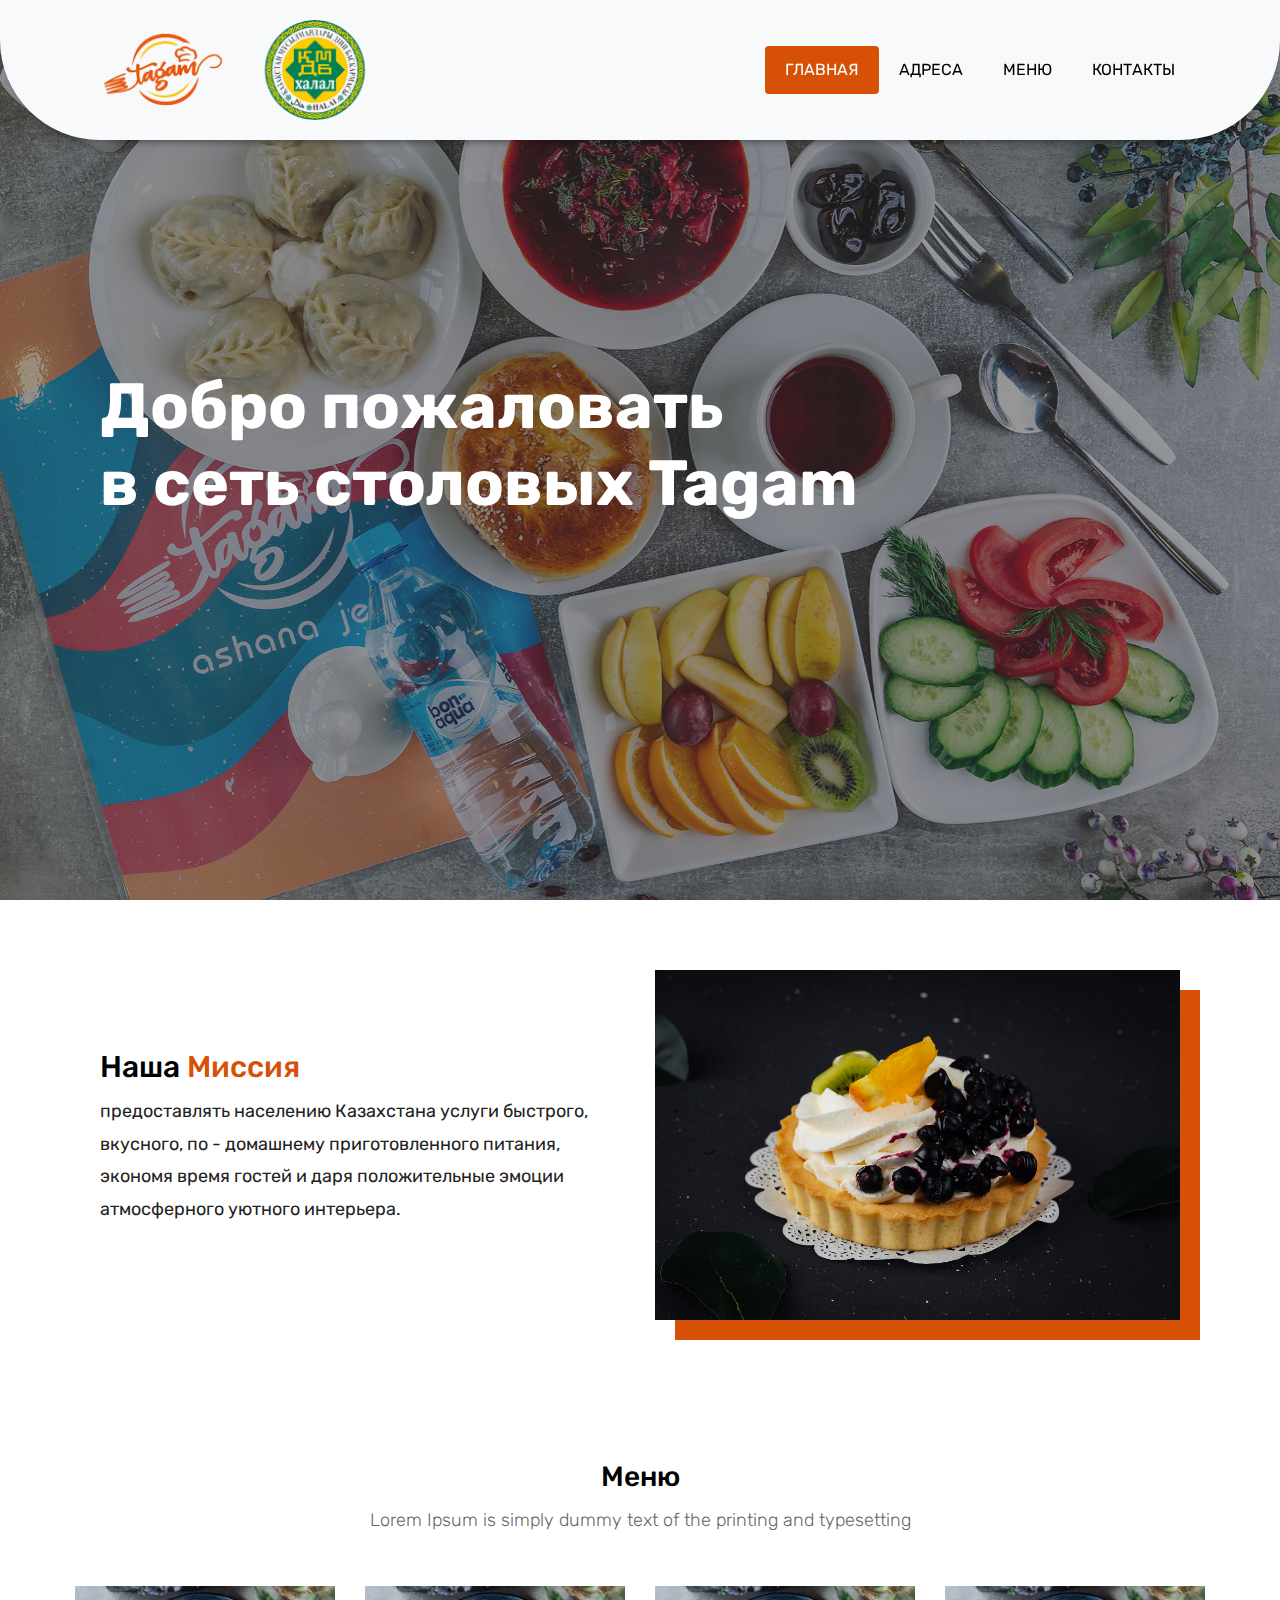
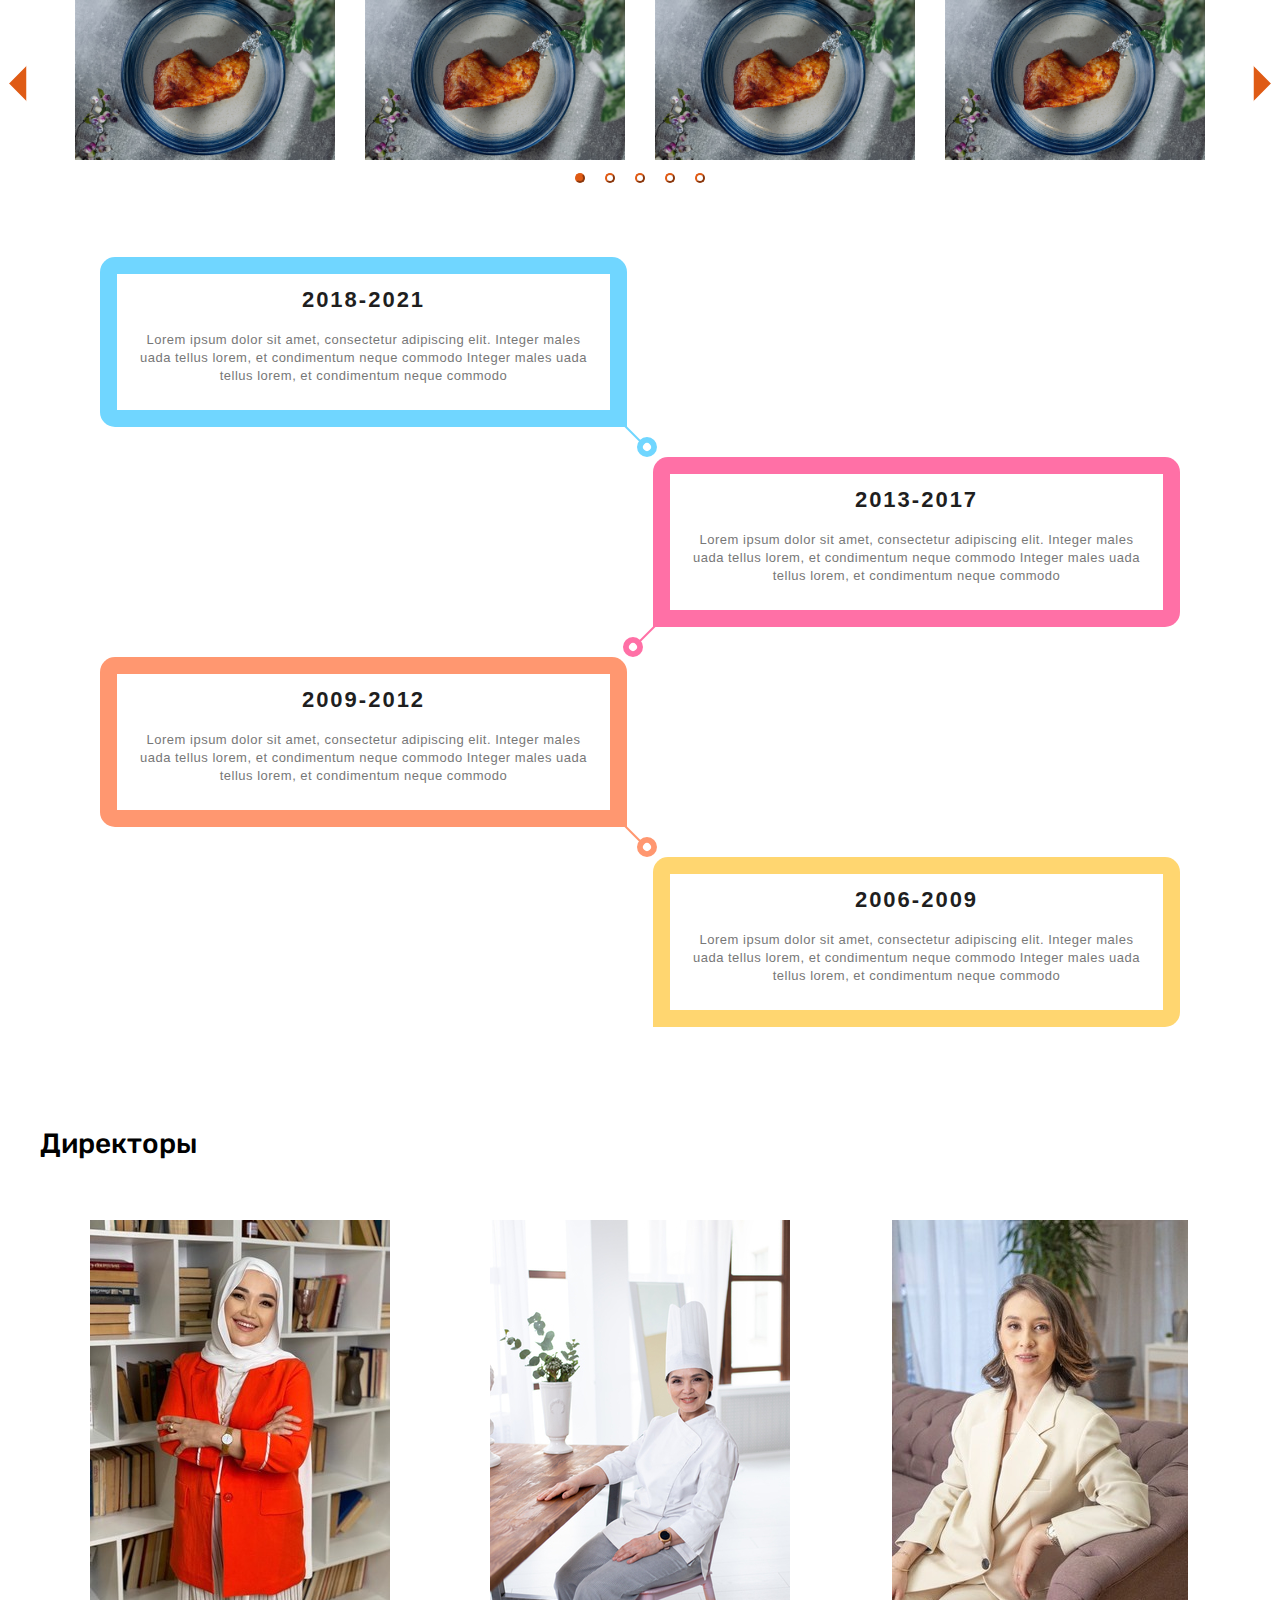
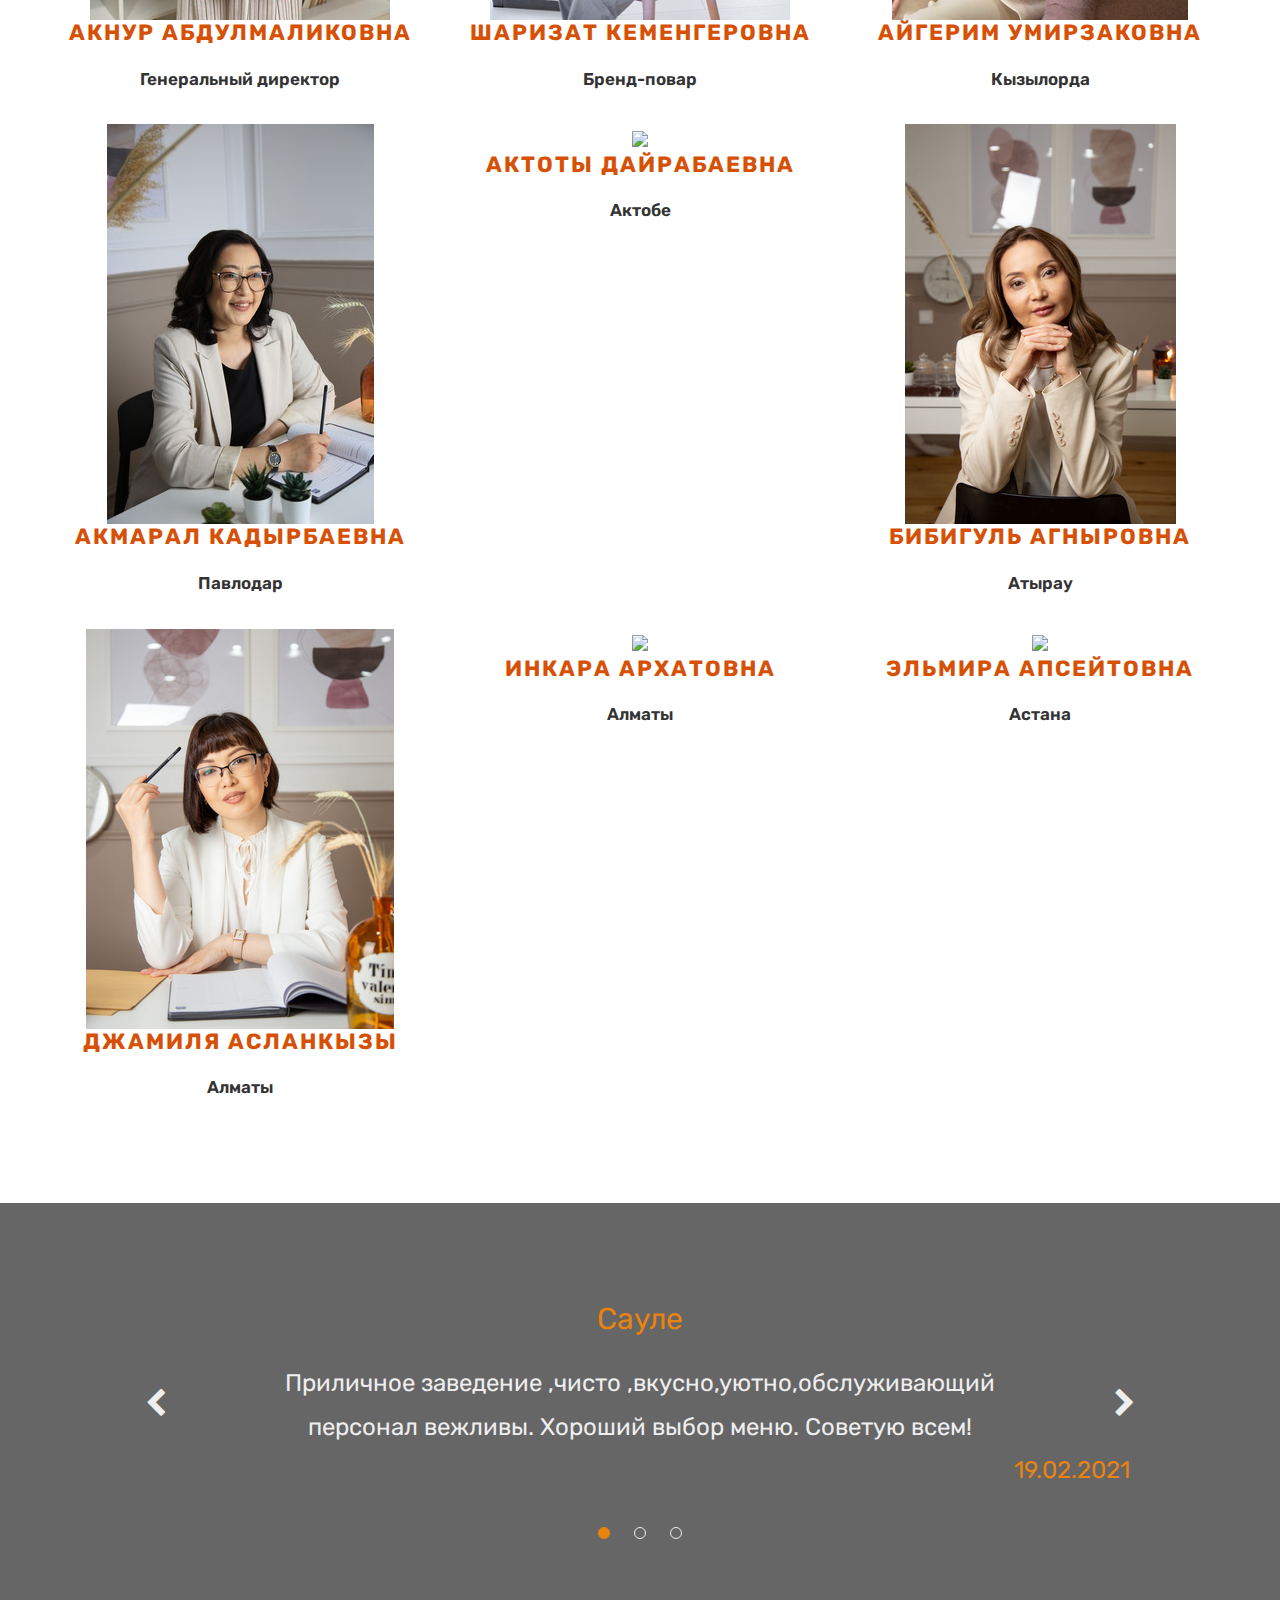
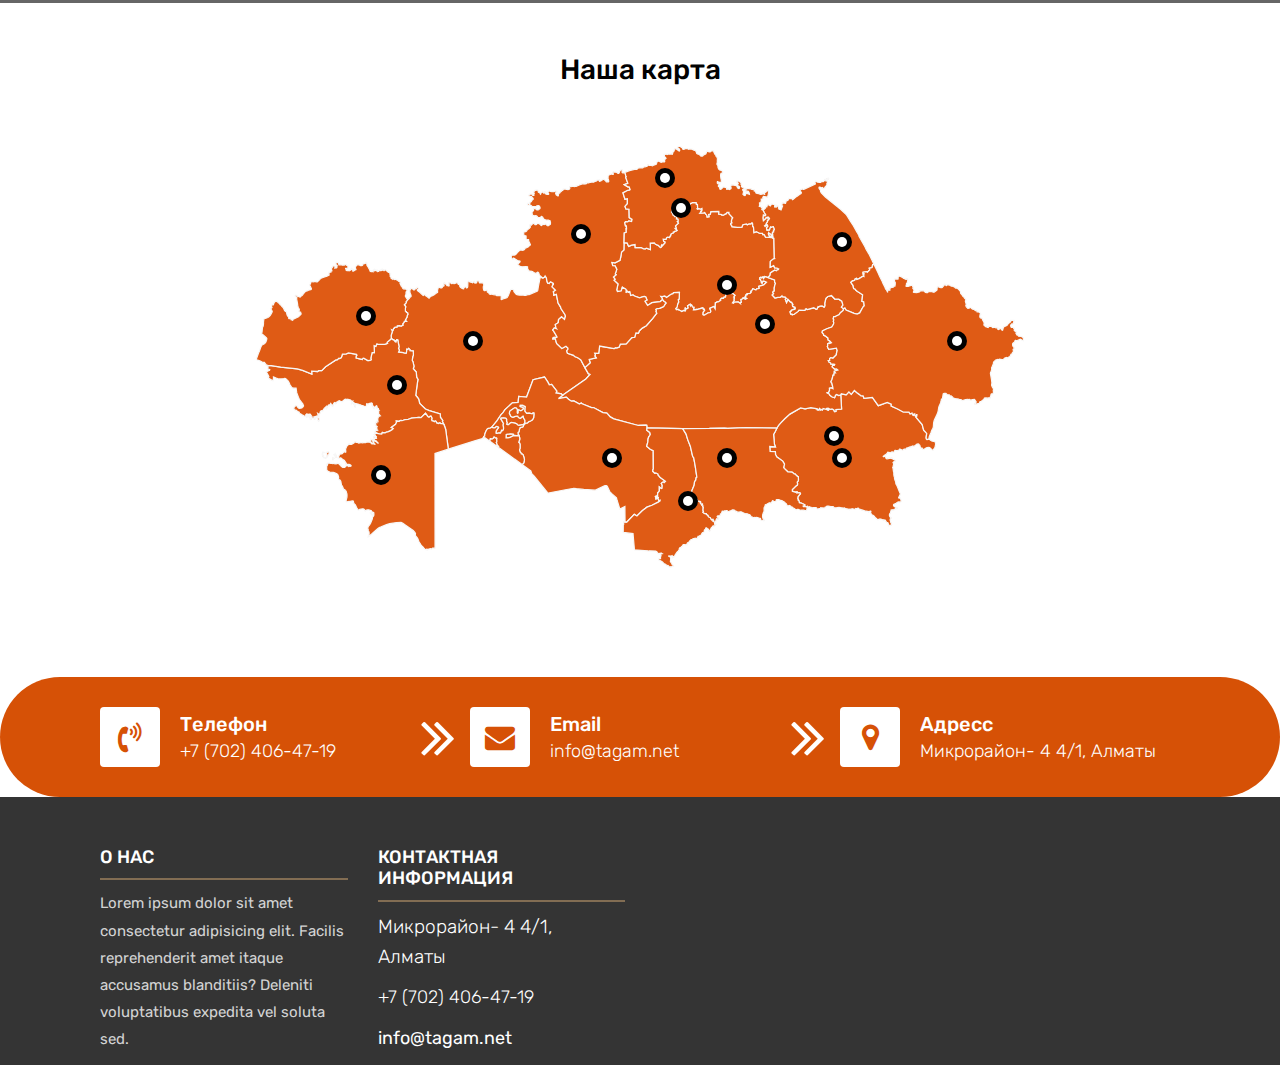
==== commit bef9e2fb: "feat: update" ====
--- a/index.html
+++ b/index.html
@@ -27,11 +27,6 @@
     <link rel="stylesheet" href="css/responsive.css">
     <!-- Custom CSS -->
     <link rel="stylesheet" href="css/custom.css">
-
-    <!--[if lt IE 9]>
-      <script src="https://oss.maxcdn.com/libs/html5shiv/3.7.0/html5shiv.js"></script>
-      <script src="https://oss.maxcdn.com/libs/respond.js/1.4.2/respond.min.js"></script>
-    <![endif]-->
 
 </head>
 
@@ -80,7 +75,7 @@
                     <div class="row">
                         <div class="col-md-12">
                             <h1 class="m-b-20"><strong>Добро пожаловать  <br> в сеть столовых Tagam</strong></h1>
-                            <!-- <p><a class="btn btn-lg btn-circle btn-outline-new-white" href="#">Забронировать место</a></p> -->
+                            <p><a class="btn btn-lg btn-circle btn-outline-new-white" href="#">Забронировать место</a></p>
                         </div>
                     </div>
                 </div>
@@ -91,7 +86,7 @@
                     <div class="row">
                         <div class="col-md-12">
                             <h1 class="m-b-20"><strong>Добро пожаловать  <br> в сеть столовых Tagam</strong></h1>
-        
+
                         </div>
                     </div>
                 </div>
@@ -110,7 +105,7 @@
                     </div>
                 </div>
                 <div class="col-lg-6 col-md-6 col-sm-12">
-                    <img src="images/about.jpg" alt="" class="img-fluid">
+                    <img src="images/about-imge.jpg" alt="" class="img-fluid">
                 </div>
             </div>
         </div>
@@ -123,7 +118,7 @@
 
     <!-- Start Menu -->
     <div class="menu-box">
-        <div class="container">
+        <div class="">
             <div class="row">
                 <div class="col-lg-12">
                     <div class="heading-title text-center">
@@ -133,187 +128,86 @@
                 </div>
             </div>
 
-            <div class="row inner-menu-box">
-                <div class="col-3">
-                    <div class="nav flex-column nav-pills" id="v-pills-tab" role="tablist" aria-orientation="vertical">
-                        <a class="nav-link active" id="v-pills-home-tab" data-toggle="pill" href="#v-pills-home" role="tab" aria-controls="v-pills-home" aria-selected="true">Все</a>
-                        <a class="nav-link" id="v-pills-profile-tab" data-toggle="pill" href="#v-pills-profile" role="tab" aria-controls="v-pills-profile" aria-selected="false">Напитки</a>
-                        <a class="nav-link" id="v-pills-messages-tab" data-toggle="pill" href="#v-pills-messages" role="tab" aria-controls="v-pills-messages" aria-selected="false">Блюда</a>
-
-                        <!-- <a class="nav-link" id="v-pills-settings-tab" data-toggle="pill" href="#v-pills-settings" role="tab" aria-controls="v-pills-settings" aria-selected="false">Dinner</a> -->
-                    </div>
-                </div>
-
-                <div class="col-9">
-                    <div class="tab-content" id="v-pills-tabContent">
-                        <div class="tab-pane fade show active" id="v-pills-home" role="tabpanel" aria-labelledby="v-pills-home-tab">
-                            <div class="row">
-                                <div class="col-lg-4 col-md-6 special-grid drinks">
-                                    <div class="gallery-single fix">
-                                        <img src="images/n2.jpg" class="img-fluid" alt="Image">
-                                        <div class="why-text">
-                                            <h4>Название </h4>
-                                            <p>Lorem ipsum dolor sit amet consectetur.</p>
-                                            <h5> 800тг</h5>
-                                        </div>
-                                    </div>
-                                </div>
-
-
-                                <div class="col-lg-4 col-md-6 special-grid lunch">
-                                    <div class="gallery-single fix">
-                                        <img src="images/eda1.jpg" class="img-fluid" alt="Image">
-                                        <div class="why-text">
-                                            <h4>Название </h4>
-                                            <p>Lorem ipsum dolor sit amet consectetur.</p>
-                                            <h5> 800тг</h5>
-                                        </div>
-                                    </div>
-                                </div>
-
-                                <div class="col-lg-4 col-md-6 special-grid lunch">
-                                    <div class="gallery-single fix">
-                                        <img src="images/eda2.jpg" class="img-fluid" alt="Image">
-                                        <div class="why-text">
-                                            <h4>Название </h4>
-                                            <p>Lorem ipsum dolor sit amet consectetur.</p>
-                                            <h5> 800тг</h5>
-                                        </div>
-                                    </div>
-                                </div>
-
-                                <div class="col-lg-4 col-md-6 special-grid lunch">
-                                    <div class="gallery-single fix">
-                                        <img src="images/eda3.jpg" class="img-fluid" alt="Image">
-                                        <div class="why-text">
-                                            <h4>Название </h4>
-                                            <p>Lorem ipsum dolor sit amet consectetur.</p>
-                                            <h5> 800тг</h5>
-                                        </div>
-                                    </div>
-                                </div>
-
-                                <div class="col-lg-4 col-md-6 special-grid dinner">
-                                    <div class="gallery-single fix">
-                                        <img src="images/eda4.jpg" class="img-fluid" alt="Image">
-                                        <div class="why-text">
-                                            <h4>Название </h4>
-                                            <p>Lorem ipsum dolor sit amet consectetur.</p>
-                                            <h5> 800тг</h5>
-                                        </div>
-                                    </div>
-                                </div>
-                            </div>
-
-                        </div>
-                        <div class="tab-pane fade" id="v-pills-profile" role="tabpanel" aria-labelledby="v-pills-profile-tab">
-                            <div class="row">
-                                <div class="col-lg-4 col-md-6 special-grid drinks">
-                                    <div class="gallery-single fix">
-                                        <img src="images/n1.jpg" class="img-fluid" alt="Image">
-                                        <div class="why-text">
-                                            <h4>Название </h4>
-                                            <p>Lorem ipsum dolor sit amet consectetur.</p>
-                                            <h5> 800тг</h5>
-                                        </div>
-                                    </div>
-                                </div>
-                            </div>
-
-                        </div>
-                        <div class="tab-pane fade" id="v-pills-messages" role="tabpanel" aria-labelledby="v-pills-messages-tab">
-                            <div class="row">
-                                <div class="col-lg-4 col-md-6 special-grid lunch">
-                                    <div class="gallery-single fix">
-                                        <img src="images/eda1.jpg" class="img-fluid" alt="Image">
-                                        <div class="why-text">
-                                            <h4>Название </h4>
-                                            <p>Lorem ipsum dolor sit amet consectetur.</p>
-                                            <h5> 800тг</h5>
-                                        </div>
-                                    </div>
-                                </div>
-
-                                <div class="col-lg-4 col-md-6 special-grid lunch">
-                                    <div class="gallery-single fix">
-                                        <img src="images/eda2.jpg" class="img-fluid" alt="Image">
-                                        <div class="why-text">
-                                            <h4>Название </h4>
-                                            <p>Lorem ipsum dolor sit amet consectetur.</p>
-                                            <h5> 800тг</h5>
-                                        </div>
-                                    </div>
-                                </div>
-
-                                <div class="col-lg-4 col-md-6 special-grid lunch">
-                                    <div class="gallery-single fix">
-                                        <img src="images/eda3.jpg" class="img-fluid" alt="Image">
-                                        <div class="why-text">
-                                            <h4>Название </h4>
-                                            <p>Lorem ipsum dolor sit amet consectetur.</p>
-                                            <h5> 800тг</h5>
-                                        </div>
-                                    </div>
-                                </div>
-                            </div>
-                        </div>
-                        <div class="tab-pane fade" id="v-pills-settings" role="tabpanel" aria-labelledby="v-pills-settings-tab">
-                            <div class="row">
-                                <div class="col-lg-4 col-md-6 special-grid dinner">
-                                    <div class="gallery-single fix">
-                                        <img src="images/img-07.jpg" class="img-fluid" alt="Image">
-                                        <div class="why-text">
-                                            <h4>Название </h4>
-                                            <p>Lorem ipsum dolor sit amet consectetur.</p>
-                                            <h5> 800тг</h5>
-                                        </div>
-                                    </div>
-                                </div>
-
-                                <div class="col-lg-4 col-md-6 special-grid dinner">
-                                    <div class="gallery-single fix">
-                                        <img src="images/img-08.jpg" class="img-fluid" alt="Image">
-                                        <div class="why-text">
-                                            <h4>Название </h4>
-                                            <p>Lorem ipsum dolor sit amet consectetur.</p>
-                                            <h5> 800тг</h5>
-                                        </div>
-                                    </div>
-                                </div>
-
-                                <div class="col-lg-4 col-md-6 special-grid dinner">
-                                    <div class="gallery-single fix">
-                                        <img src="images/img-09.jpg" class="img-fluid" alt="Image">
-                                        <div class="why-text">
-                                            <h4>Название </h4>
-                                            <p>Lorem ipsum dolor sit amet consectetur.</p>
-                                            <h5> 800тг</h5>
-                                        </div>
-                                    </div>
-                                </div>
-                            </div>
-                        </div>
-                    </div>
+            <div class="slider">
+                <div class="slider__item">
+                    <img src="images/eda3.jpg" alt="">
+                </div>
+                <div class="slider__item">
+                    <img src="images/eda3.jpg" alt="">
+                </div>
+                <div class="slider__item">
+                    <img src="images/eda3.jpg" alt="">
+                </div>
+                <div class="slider__item">
+                    <img src="images/eda3.jpg" alt="">
+                </div>
+                <div class="slider__item">
+                    <img src="images/eda3.jpg" alt="">
                 </div>
             </div>
 
         </div>
     </div>
     <!-- End Menu -->
+
+    <div class="container">
+        <div class="row">
+            <div class="col-md-12">
+                <div class="Yearly-timeline">
+                    <div class="timeline">
+                        <a href="" class="timeline-content">
+                            <!-- <div class="timeline-icon"><i class="fa fa-instagram"></i></div> -->
+                            <h3 class="title">2018-2021</h3>
+                            <p class="description">
+                                Lorem ipsum dolor sit amet, consectetur adipiscing elit. Integer males uada tellus lorem, et condimentum neque commodo Integer males uada tellus lorem, et condimentum neque commodo
+                            </p>
+                        </a>
+                    </div>
+                    <div class="timeline">
+                        <a href="" class="timeline-content">
+                            <!-- <div class="timeline-icon"><i class="fa fa-twitter"></i></div> -->
+                            <h3 class="title">2013-2017</h3>
+                            <p class="description">
+                                Lorem ipsum dolor sit amet, consectetur adipiscing elit. Integer males uada tellus lorem, et condimentum neque commodo Integer males uada tellus lorem, et condimentum neque commodo
+                            </p>
+                        </a>
+                    </div>
+                    <div class="timeline">
+                        <a href="" class="timeline-content">
+                            <!-- <div class="timeline-icon"><i class="fa fa-facebook"></i></div> -->
+                            <h3 class="title">2009-2012</h3>
+                            <p class="description">
+                                Lorem ipsum dolor sit amet, consectetur adipiscing elit. Integer males uada tellus lorem, et condimentum neque commodo Integer males uada tellus lorem, et condimentum neque commodo
+                            </p>
+                        </a>
+                    </div>
+                    <div class="timeline">
+                        <a href="" class="timeline-content">
+                            <!-- <div class="timeline-icon"><i class="fa fa-linkedin"></i></div> -->
+                            <h3 class="title">2006-2009</h3>
+                            <p class="description">
+                                Lorem ipsum dolor sit amet, consectetur adipiscing elit. Integer males uada tellus lorem, et condimentum neque commodo Integer males uada tellus lorem, et condimentum neque commodo
+                            </p>
+                        </a>
+                    </div>
+                </div>
+            </div>
+        </div>
+    </div>
 
     <!-- Start Gallery -->
     <div class="stuff-box">
-        <div class="container">
+        <div class="container-second">
             <div class="row">
-                <div class="col-lg-12">
+                <div class="">
                     <div class="heading-title text-center">
                         <h2>Директоры</h2>
                     </div>
                 </div>
             </div>
-            <div class="row">
-
-                <div class="col-md-4 col-sm-6">
+            <div class="rpw">
+
+                <div class="">
                     <div class="our-team">
                         <div class="pic">
                             <img class="director-img" src="images/directors/8.jpg">
@@ -332,12 +226,36 @@
                         </div>
                         <div class="team-content">
                             <h3 class="title">Акнур Абдулмаликовна</h3>
-                            <span class="post">генеральный директор</span>
-                        </div>
-                    </div>
-                </div>
-
-                <div class="col-md-4 col-sm-6">
+                            <span class="post">Генеральный директор</span>
+                        </div>
+                    </div>
+                </div>
+
+                <div class="">
+                    <div class="our-team">
+                        <div class="pic">
+                            <img class="director-img" src="images/directors/brand.jpg">
+                            <ul class="social">
+                                <li>
+                                    <a href="#" class="fa fa-facebook"></a>
+                                </li>
+                                <li>
+                                    <a href="#" class="fa fa-google-plus"></a>
+                                </li>
+                                <li>
+                                    <a href="#" class="fa fa-instagram"></a>
+                                </li>
+
+                            </ul>
+                        </div>
+                        <div class="team-content">
+                            <h3 class="title">Шаризат Кеменгеровна</h3>
+                            <span class="post">Бренд-повар</span>
+                        </div>
+                    </div>
+                </div>
+
+                <div class="">
                     <div class="our-team">
                         <div class="pic">
                             <img class="director-img" src="images/directors/1.jpg">
@@ -361,7 +279,7 @@
                     </div>
                 </div>
 
-                <div class="col-md-4 col-sm-6">
+                <div class="">
                     <div class="our-team">
                         <div class="pic">
                             <img class="director-img" src="images/directors/2.JPG">
@@ -385,7 +303,7 @@
                     </div>
                 </div>
 
-                <div class="col-md-4 col-sm-6">
+                <div class="">
                     <div class="our-team">
                         <div class="pic">
                             <img class="director-img" src="images/directors/3.jpg">
@@ -409,7 +327,7 @@
                     </div>
                 </div>
 
-                <div class="col-md-4 col-sm-6">
+                <div class="">
                     <div class="our-team">
                         <div class="pic">
                             <img class="director-img" src="images/directors/4.jpg">
@@ -433,7 +351,7 @@
                     </div>
                 </div>
 
-                <div class="col-md-4 col-sm-6">
+                <div class="">
                     <div class="our-team">
                         <div class="pic">
                             <img class="director-img" src="images/directors/5.jpg">
@@ -457,7 +375,7 @@
                     </div>
                 </div>
 
-                <div class="col-md-4 col-sm-6">
+                <div class="">
                     <div class="our-team">
                         <div class="pic">
                             <img class="director-img" src="images/directors/6.jpg">
@@ -481,7 +399,7 @@
                     </div>
                 </div>
 
-                <div class="col-md-4 col-sm-6">
+                <div class="">
                     <div class="our-team">
                         <div class="pic">
                             <img class="director-img" src="images/directors/7.jpg">
@@ -531,7 +449,7 @@
                     <div class="active">
 
                         <h2>Сауле</h2>
-                        <p> Приличное заведение ,чисто ,вкусно,уютно,обслуживающий персонал вежливы. Хороший выбор меню.  Советую всем!<br> <span style="color: #ea830e; position: absolute; right: 0; text-align: right;">
+                        <p> Приличное заведение ,чисто ,вкусно,уютно,обслуживающий персонал вежливы. Хороший выбор меню. Советую всем!<br> <span style="color: #ea830e; position: absolute; right: 0; text-align: right;">
                             19.02.2021
                         </span></p>
                     </div>
@@ -652,13 +570,7 @@
                     <p class="lead"><a href="#">+7 (702) 406-47-19</a></p>
                     <p><a href="#"> info@tagam.net</a></p>
                 </div>
-                <!-- <div class="col-lg-3 col-md-6">
-                    <h3>Opening hours</h3>
-                    <p><span class="text-color">Понедел: </span>Closed</p>
-                    <p><span class="text-color">Tue-Wed :</span> 9:Am - 10PM</p>
-                    <p><span class="text-color">Thu-Fri :</span> 9:Am - 10PM</p>
-                    <p><span class="text-color">Sat-Sun :</span> 5:PM - 10PM</p>
-                </div> -->
+
             </div>
         </div>
 
@@ -670,8 +582,9 @@
     <a href="#" id="back-to-top" title="Back to top" style="display: none;"><i class="fa fa-paper-plane-o" aria-hidden="true"></i></a>
 
     <!-- ALL JS FILES -->
-    <script src="js/map.js"></script> 
-    <script src="js/jquery-3.2.1.min.js"></script>
+    <script src="https://code.jquery.com/jquery-3.6.0.min.js"></script>
+    <script src="js/slick.min.js"></script>
+    <script src="js/map.js"></script>
     <script src="js/popper.min.js"></script>
     <script src="js/bootstrap.min.js"></script>
     <!-- ALL PLUGINS -->
--- a/css/style.css
+++ b/css/style.css
@@ -905,7 +905,7 @@
 .our-team .pic:before,
 .our-team .pic:after {
     content: "";
-    width: 200%;
+    /* width: 200%; */
     height: 80%;
     background: rgba(38, 37, 37, 0.8);
     position: absolute;
@@ -985,10 +985,6 @@
     transform: rotate(180deg);
 }
 
-.our-team .team-content {
-    padding: 20px;
-}
-
 .our-team .title {
     font-size: 22px;
     font-weight: 700;
@@ -1003,7 +999,7 @@
     font-size: 17px;
     font-weight: 600;
     color: #333333;
-    text-transform: capitalize;
+    /* text-transform: capitalize; */
 }
 
 @media only screen and (max-width: 990px) {
--- a/css/custom.css
+++ b/css/custom.css
@@ -1,8 +1,3 @@
-.director-img {
-    width: 400px;
-    height: 400px;
-}
-
 .logo {
     width: 150px;
     /* height: 80px; */
@@ -18,18 +13,11 @@
 
 /* Maps */
 
-
-
-
-
-
 .mapsvg-scrollpane {
     margin-right: auto;
     margin-left: auto;
     margin-bottom: 100px;
 }
-
-
 
 .testim {
     width: 100%;
@@ -804,7 +792,6 @@
     }
 }
 
-
 .circle-map {
     cursor: pointer;
     height: 20px;
@@ -817,16 +804,17 @@
     justify-content: center;
 }
 
-
-
 @media (min-width: 610px) {
     .circle-map:hover .carding {
         transition: display 2s ease-in-out .5s;
         display: flex;
+    }
+    .circle-map:hover {
+        transition: display 2s ease-in-out .5s;
+        display: flex;
         z-index: 1000;
-    } 
-}
-
+    }
+}
 
 .carding {
     width: 250px;
@@ -864,10 +852,10 @@
 }
 
 .row {
-    margin: 0 !important    ;
-}
-
-.circle-inner  div{
+    margin: 0 !important;
+}
+
+.circle-inner div {
     position: absolute;
     cursor: pointer;
     top: 50%;
@@ -883,23 +871,373 @@
 }
 
 .mapsvg-scrollpane {
-    width: 60%; 
+    width: 60%;
     padding-top: 50px;
 }
 
 @media (max-width: 620px) {
     .mapsvg-scrollpane {
-        width: 95%; 
+        width: 95%;
         /* padding-top: 50px; */
     }
-
-    .circle-inner { 
+    .circle-inner {
         width: 10px;
         height: 10px;
     }
-
-    .circle-inner div{
+    .circle-inner div {
         width: 5px;
         height: 5px;
     }
 }
+
+
+/* Слайдер */
+
+.slick-slider {
+    min-width: 0;
+}
+
+
+/* Ограничивающая оболочка */
+
+.slick-list {
+    overflow: hidden;
+}
+
+
+/* Лента слайдов */
+
+.slick-track {
+    display: flex;
+    align-items: flex-start;
+}
+
+
+/* Слайд */
+
+.slick-slide {}
+
+
+/* Слайд активный */
+
+.slick-slide.slick-active {}
+
+
+/* Слайд основной */
+
+.slick-slide.slick-current {}
+
+
+/* Слайд по центру */
+
+.slick-slide.slick-center {}
+
+
+/* Стрелка */
+
+.slick-arrow {}
+
+
+/* Стрелка влево */
+
+.slick-arrow.slick-prev {}
+
+
+/* Стрелка вправо */
+
+.slick-arrow.slick-next {}
+
+
+/* Стрелка не активная */
+
+.slick-arrow.slick-disabled {}
+
+
+/* Точки */
+
+.slick-dots {}
+
+.slick-dots li {}
+
+.slick-dots button {}
+
+
+/* Конкретный слайдер */
+
+.slider {
+    position: relative;
+    padding: 0px 60px;
+}
+
+@media (max-width:767px) {
+    .slider {
+        padding: 0px 40px;
+    }
+}
+
+.slider .slick-arrow {
+    position: absolute;
+    top: 50%;
+    margin: -30px 0px 0px 0px;
+    z-index: 10;
+    font-size: 0;
+    width: 30px;
+    height: 60px;
+    border: none;
+    cursor: pointer;
+}
+
+.slider .slick-arrow.slick-prev {
+    left: 0;
+    background: url('../images/sl-arrow_l.svg') 0 0 / 100% no-repeat;
+}
+
+.slider .slick-arrow.slick-next {
+    right: 0;
+    background: url('../images/sl-arrow_r.svg') 0 0 / 100% no-repeat;
+}
+
+.slider .slick-arrow.slick-disabled {
+    opacity: 0.2;
+}
+
+.slider .slick-dots {
+    display: flex;
+    align-items: center;
+    justify-content: center;
+}
+
+.slider .slick-dots li {
+    list-style: none;
+    margin: 0px 10px;
+}
+
+.slider .slick-dots button {
+    font-size: 0;
+    width: 10px;
+    height: 10px;
+    background-color: #fff;
+    border-radius: 50%;
+    border-color: #df5b15;
+}
+
+.button {
+    cursor: pointer;
+}
+
+.slider .slick-dots li.slick-active button {
+    background-color: transparent;
+    /* border: 1px solid #fff; */
+    background-color: #df5b15;
+}
+
+.slider__item {
+    padding: 0px 15px;
+}
+
+.slider__item img {
+    max-width: 100%;
+}
+
+.slider__item.slick-center {}
+
+.Yearly-timeline {
+    font-family: 'Poppins', sans-serif;
+}
+
+.Yearly-timeline:after {
+    content: '';
+    display: block;
+    clear: both;
+}
+
+.Yearly-timeline .timeline {
+    width: calc(50% + 17px);
+    padding: 0 30px 30px 0;
+    float: left;
+    position: relative;
+}
+
+.Yearly-timeline .timeline:before,
+.Yearly-timeline .timeline:after {
+    content: '';
+    height: 60px;
+    width: 2px;
+    border-left: 2px solid #70d6ff;
+    transform: rotate(-45deg);
+    position: absolute;
+    right: 30px;
+    bottom: 0;
+}
+
+.Yearly-timeline .timeline:after {
+    background-color: #fff;
+    height: 20px;
+    width: 20px;
+    border: 6px solid #70d6ff;
+    border-radius: 50%;
+    right: 0;
+}
+
+.Yearly-timeline .timeline-content {
+    color: #555;
+    background: #70d6ff;
+    text-align: center;
+    min-height: 170px;
+    padding: 30px 35px 35px;
+    border-radius: 15px 15px 0 15px;
+    display: block;
+    position: relative;
+    z-index: 1;
+}
+
+.Yearly-timeline .timeline-content:before {
+    content: '';
+    background-color: #fff;
+    position: absolute;
+    left: 17px;
+    right: 17px;
+    top: 17px;
+    bottom: 17px;
+    z-index: -1;
+}
+
+.Yearly-timeline .timeline-content:hover {
+    text-decoration: none;
+}
+
+.Yearly-timeline .timeline-icon {
+    color: #777;
+    font-size: 35px;
+}
+
+.Yearly-timeline .title {
+    font-size: 22px;
+    font-weight: 700;
+    letter-spacing: 2px;
+    text-transform: uppercase;
+    margin: 0 0 8px;
+}
+
+.Yearly-timeline .description {
+    color: #777;
+    font-size: 13px;
+    font-weight: 400;
+    letter-spacing: 0.5px;
+    line-height: 18px;
+    margin: 0;
+}
+
+.Yearly-timeline .timeline:nth-child(even) {
+    padding: 0 0 30px 30px;
+    float: right;
+}
+
+.Yearly-timeline .timeline:nth-child(even):before {
+    transform: rotate(45deg);
+    right: auto;
+    left: 30px;
+}
+
+.Yearly-timeline .timeline:nth-child(even):after {
+    right: auto;
+    left: 0;
+}
+
+.Yearly-timeline .timeline:nth-child(even) .timeline-content {
+    border-radius: 15px 15px 15px 0;
+}
+
+.Yearly-timeline .timeline:nth-child(4n+2):before,
+.Yearly-timeline .timeline:nth-child(4n+2):after {
+    border-color: #ff70a6;
+}
+
+.Yearly-timeline .timeline:nth-child(4n+2) .timeline-content {
+    background: #ff70a6;
+}
+
+.Yearly-timeline .timeline:nth-child(4n+3):before,
+.Yearly-timeline .timeline:nth-child(4n+3):after {
+    border-color: #ff9770;
+}
+
+.Yearly-timeline .timeline:nth-child(4n+3) .timeline-content {
+    background: #ff9770;
+}
+
+.Yearly-timeline .timeline:nth-child(4n+4):before,
+.Yearly-timeline .timeline:nth-child(4n+4):after {
+    display: none;
+}
+
+.Yearly-timeline .timeline:nth-child(4n+4) .timeline-content {
+    background: #ffd670;
+}
+
+@media screen and (max-width:767px) {
+    .Yearly-timeline .timeline {
+        width: 100%;
+        padding: 30px 0 0 30px;
+        margin: 0 0 20px;
+    }
+    .Yearly-timeline .timeline:before,
+    .Yearly-timeline .timeline:nth-child(even):before {
+        transform: rotate(-45deg);
+        bottom: auto;
+        top: 0;
+        right: auto;
+        left: 30px;
+    }
+    .Yearly-timeline .timeline:after,
+    .Yearly-timeline .timeline:nth-child(even):after {
+        bottom: auto;
+        top: 0;
+        right: auto;
+        left: 0;
+    }
+    .Yearly-timeline .timeline-content,
+    .Yearly-timeline .timeline:nth-child(even) .timeline-content {
+        border-radius: 0 15px 15px 15px;
+    }
+}
+
+.rpw {
+    display: grid;
+    grid-template-columns: repeat(3, 1fr);
+}
+
+@media (max-width: 1000px) {
+    .rpw {
+        grid-template-columns: repeat(2, 1fr);
+    }
+}
+
+.container-second {
+    width: 1200px;
+    margin: 0 auto;
+}
+
+@media (max-width: 1200px) {
+    .container-second {
+        width: 80%;
+        margin: 0 auto;
+    }
+}
+
+@media (max-width: 697px) {
+    .rpw {
+        grid-template-columns: repeat(1, 1fr);
+    }
+    .container-second {
+        width: 95%;
+        margin: 0 auto;
+    }
+}
+
+@media (max-width: 330px) {
+    .container-second {
+        width: 100%;
+        margin: 0 auto;
+    }
+}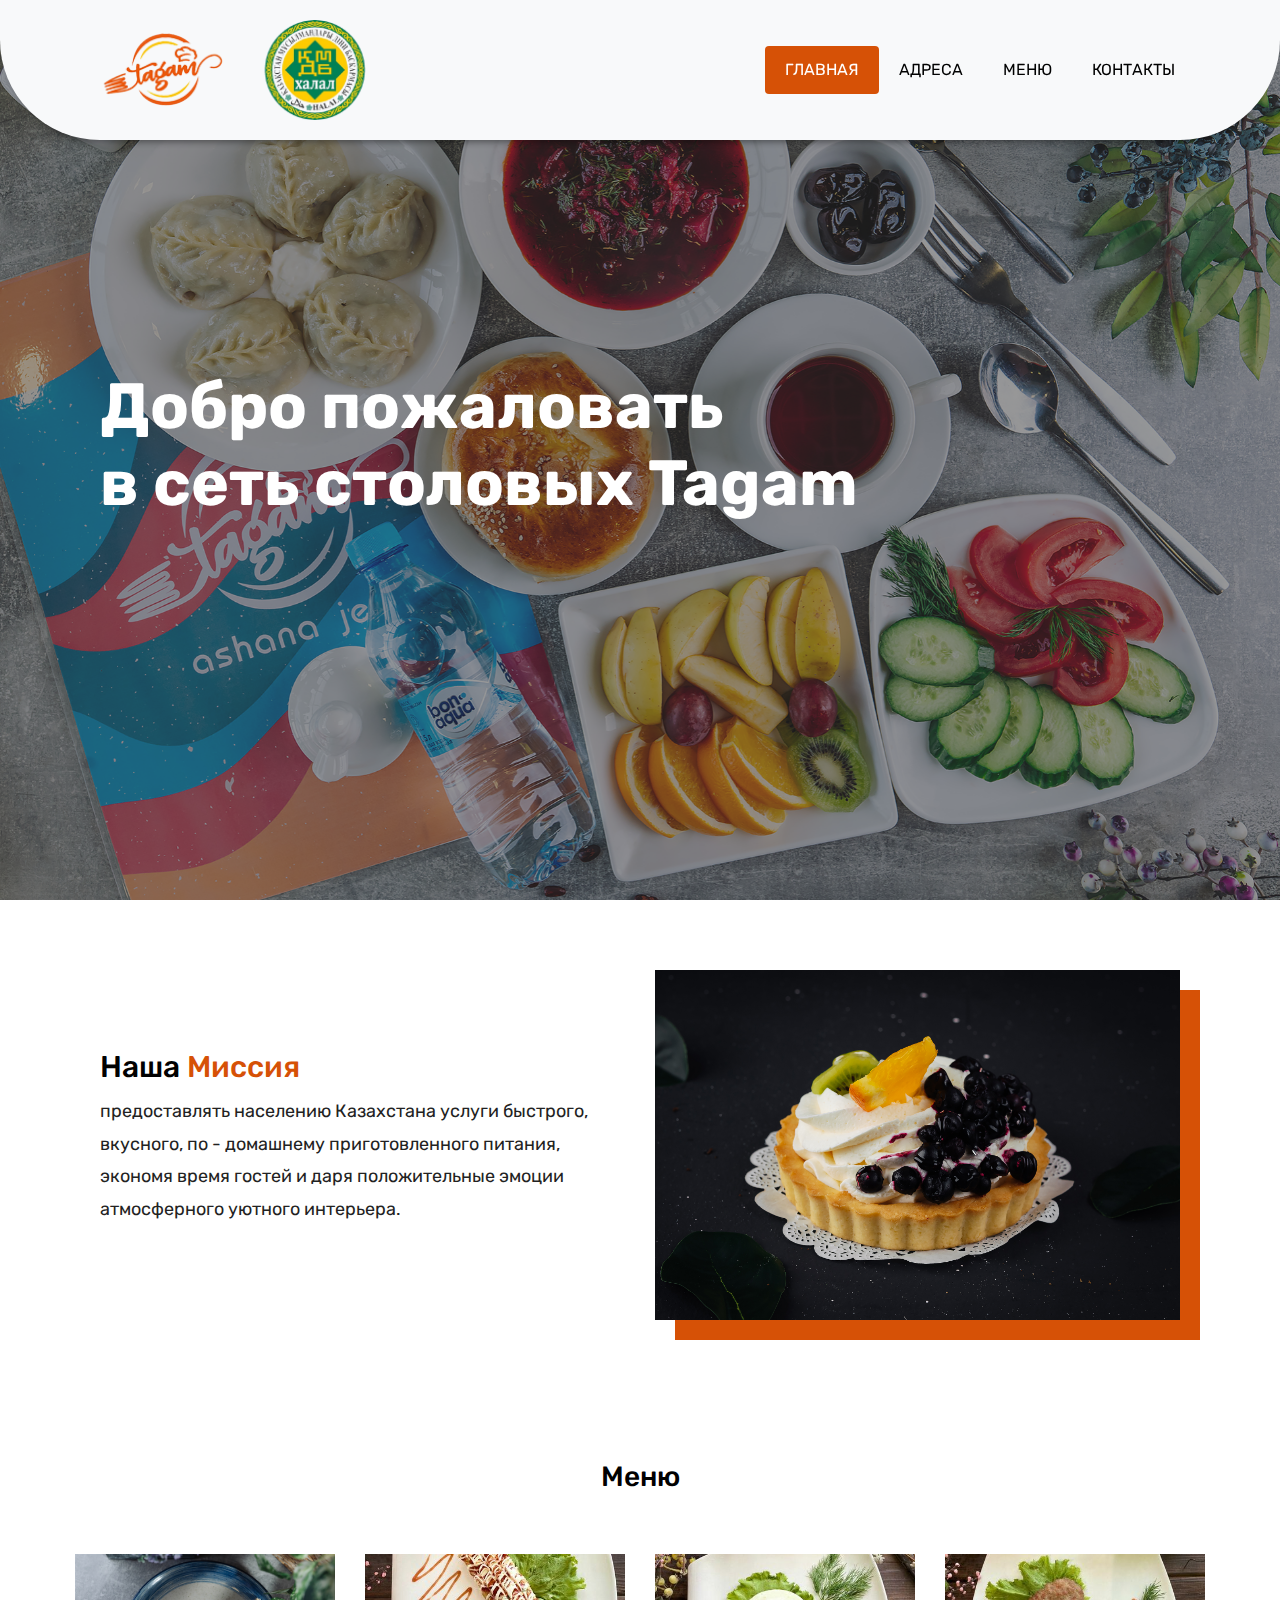
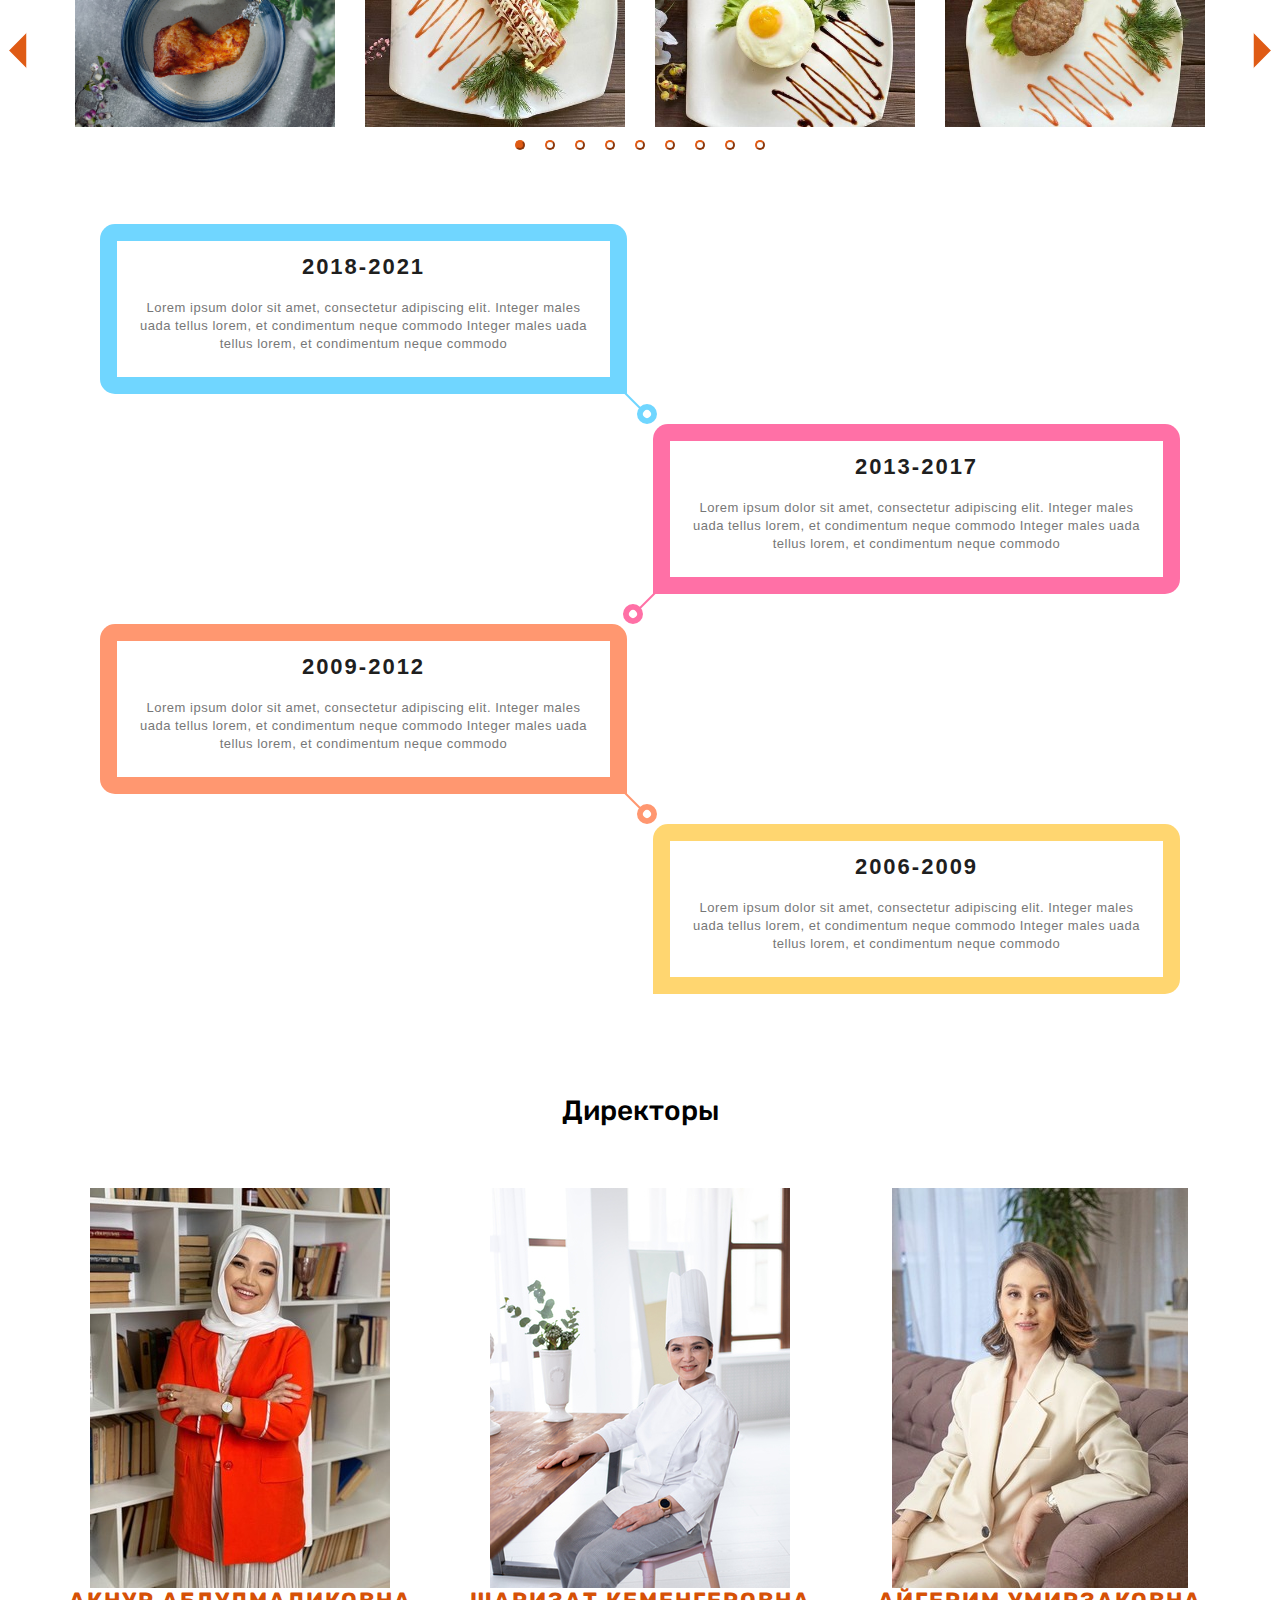
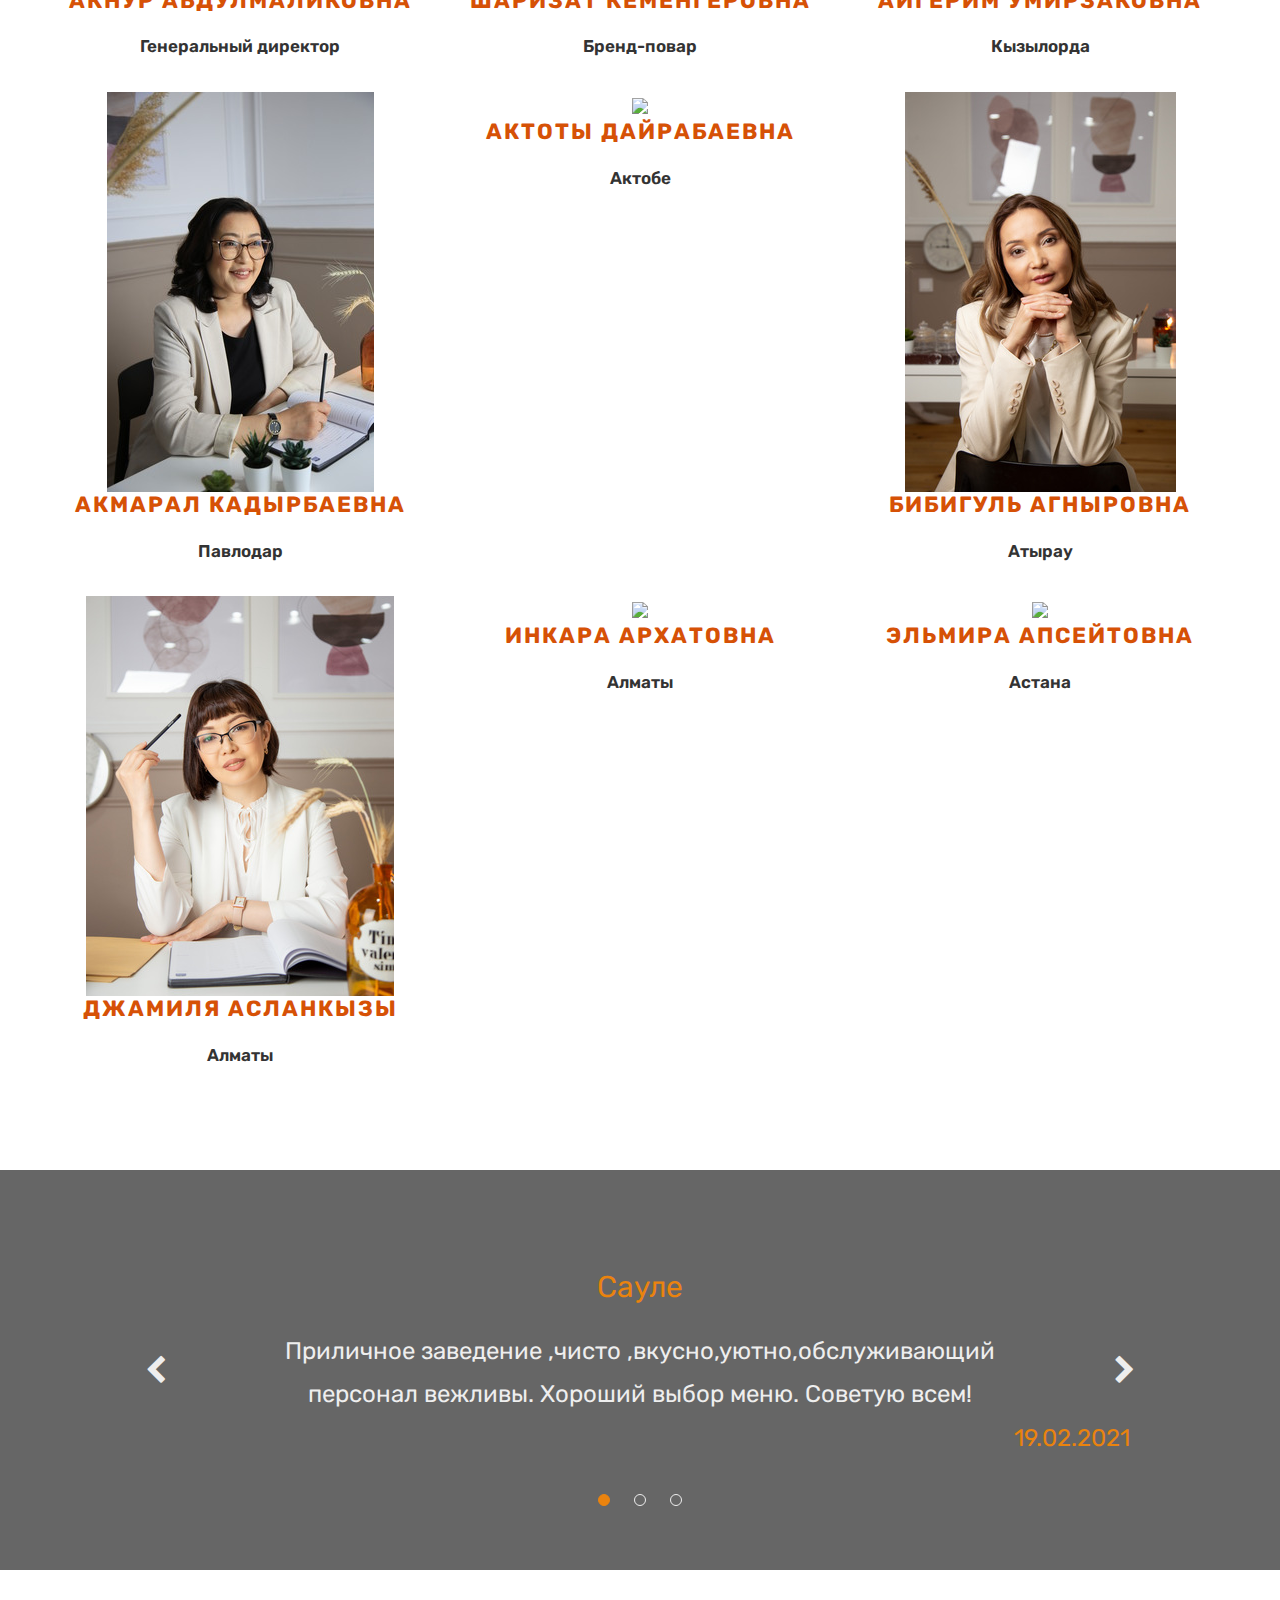
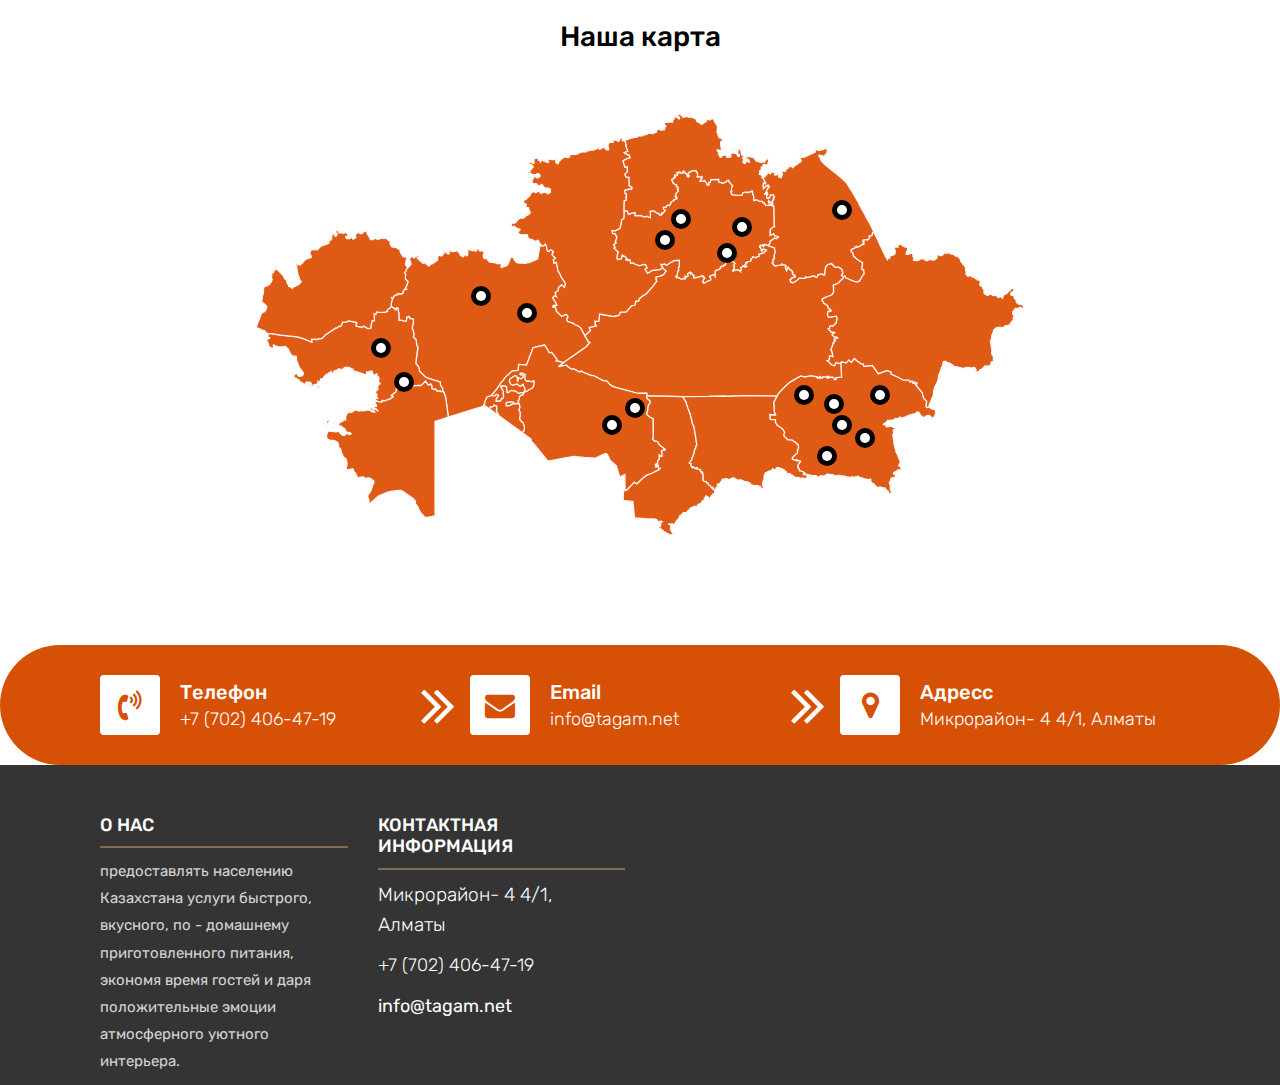
==== commit c90400ab: "feat: update" ====
--- a/index.html
+++ b/index.html
@@ -64,7 +64,7 @@
                     <div class="row">
                         <div class="col-md-12">
                             <h1 class="m-b-20"><strong>Добро пожаловать  <br> в сеть столовых Tagam</strong></h1>
-                            <!-- <p><a class="btn btn-lg btn-circle btn-outline-new-white" href="#">Забронировать место</a></p> -->
+                            <!-- <p><a class="btn btn-lg btn-circle btn-outline-new-white" href="#mission">О нас</a></p> -->
                         </div>
                     </div>
                 </div>
@@ -75,7 +75,7 @@
                     <div class="row">
                         <div class="col-md-12">
                             <h1 class="m-b-20"><strong>Добро пожаловать  <br> в сеть столовых Tagam</strong></h1>
-                            <p><a class="btn btn-lg btn-circle btn-outline-new-white" href="#">Забронировать место</a></p>
+                            <!-- <p><a class="btn btn-lg btn-circle btn-outline-new-white" href="#">О нас</a></p> -->
                         </div>
                     </div>
                 </div>
@@ -86,7 +86,7 @@
                     <div class="row">
                         <div class="col-md-12">
                             <h1 class="m-b-20"><strong>Добро пожаловать  <br> в сеть столовых Tagam</strong></h1>
-
+                            <!-- <p><a class="btn btn-lg btn-circle btn-outline-new-white" href="#">О нас</a></p> -->
                         </div>
                     </div>
                 </div>
@@ -123,7 +123,7 @@
                 <div class="col-lg-12">
                     <div class="heading-title text-center">
                         <h2>Меню</h2>
-                        <p>Lorem Ipsum is simply dummy text of the printing and typesetting</p>
+                        <!-- <p>Lorem Ipsum is simply dummy text of the printing and typesetting</p> -->
                     </div>
                 </div>
             </div>
@@ -133,16 +133,28 @@
                     <img src="images/eda3.jpg" alt="">
                 </div>
                 <div class="slider__item">
-                    <img src="images/eda3.jpg" alt="">
-                </div>
-                <div class="slider__item">
-                    <img src="images/eda3.jpg" alt="">
-                </div>
-                <div class="slider__item">
-                    <img src="images/eda3.jpg" alt="">
-                </div>
-                <div class="slider__item">
-                    <img src="images/eda3.jpg" alt="">
+                    <img src="images/foods/1.jpeg" alt="">
+                </div>
+                <div class="slider__item">
+                    <img src="images/foods/2.jpeg" alt="">
+                </div>
+                <div class="slider__item">
+                    <img src="images/foods/3.jpeg" alt="">
+                </div>
+                <div class="slider__item">
+                    <img src="images/foods/4.jpeg" alt="">
+                </div>
+                <div class="slider__item">
+                    <img src="images/foods/5.jpeg" alt="">
+                </div>
+                <div class="slider__item">
+                    <img src="images/eda1.jpg" alt="">
+                </div>
+                <div class="slider__item">
+                    <img src="images/eda2.jpg" alt="">
+                </div>
+                <div class="slider__item">
+                    <img src="images/eda4.jpg" alt="">
                 </div>
             </div>
 
@@ -150,7 +162,7 @@
     </div>
     <!-- End Menu -->
 
-    <div class="container">
+    <div class="container" id="misson">
         <div class="row">
             <div class="col-md-12">
                 <div class="Yearly-timeline">
@@ -198,9 +210,9 @@
     <!-- Start Gallery -->
     <div class="stuff-box">
         <div class="container-second">
-            <div class="row">
-                <div class="">
-                    <div class="heading-title text-center">
+            <div class="">
+                <div class="">
+                    <div class="heading-title text-center" style="text-align: center;">
                         <h2>Директоры</h2>
                     </div>
                 </div>
@@ -213,10 +225,7 @@
                             <img class="director-img" src="images/directors/8.jpg">
                             <ul class="social">
                                 <li>
-                                    <a href="#" class="fa fa-facebook"></a>
-                                </li>
-                                <li>
-                                    <a href="#" class="fa fa-google-plus"></a>
+                                    <a href="#" class="fa fa-whatsapp"></a>
                                 </li>
                                 <li>
                                     <a href="#" class="fa fa-instagram"></a>
@@ -236,15 +245,7 @@
                         <div class="pic">
                             <img class="director-img" src="images/directors/brand.jpg">
                             <ul class="social">
-                                <li>
-                                    <a href="#" class="fa fa-facebook"></a>
-                                </li>
-                                <li>
-                                    <a href="#" class="fa fa-google-plus"></a>
-                                </li>
-                                <li>
-                                    <a href="#" class="fa fa-instagram"></a>
-                                </li>
+
 
                             </ul>
                         </div>
@@ -260,15 +261,7 @@
                         <div class="pic">
                             <img class="director-img" src="images/directors/1.jpg">
                             <ul class="social">
-                                <li>
-                                    <a href="#" class="fa fa-facebook"></a>
-                                </li>
-                                <li>
-                                    <a href="#" class="fa fa-google-plus"></a>
-                                </li>
-                                <li>
-                                    <a href="#" class="fa fa-instagram"></a>
-                                </li>
+
 
                             </ul>
                         </div>
@@ -284,15 +277,7 @@
                         <div class="pic">
                             <img class="director-img" src="images/directors/2.JPG">
                             <ul class="social">
-                                <li>
-                                    <a href="#" class="fa fa-facebook"></a>
-                                </li>
-                                <li>
-                                    <a href="#" class="fa fa-google-plus"></a>
-                                </li>
-                                <li>
-                                    <a href="#" class="fa fa-instagram"></a>
-                                </li>
+
 
                             </ul>
                         </div>
@@ -308,15 +293,7 @@
                         <div class="pic">
                             <img class="director-img" src="images/directors/3.jpg">
                             <ul class="social">
-                                <li>
-                                    <a href="#" class="fa fa-facebook"></a>
-                                </li>
-                                <li>
-                                    <a href="#" class="fa fa-google-plus"></a>
-                                </li>
-                                <li>
-                                    <a href="#" class="fa fa-instagram"></a>
-                                </li>
+
 
                             </ul>
                         </div>
@@ -332,15 +309,7 @@
                         <div class="pic">
                             <img class="director-img" src="images/directors/4.jpg">
                             <ul class="social">
-                                <li>
-                                    <a href="#" class="fa fa-facebook"></a>
-                                </li>
-                                <li>
-                                    <a href="#" class="fa fa-google-plus"></a>
-                                </li>
-                                <li>
-                                    <a href="#" class="fa fa-instagram"></a>
-                                </li>
+
 
                             </ul>
                         </div>
@@ -356,15 +325,7 @@
                         <div class="pic">
                             <img class="director-img" src="images/directors/5.jpg">
                             <ul class="social">
-                                <li>
-                                    <a href="#" class="fa fa-facebook"></a>
-                                </li>
-                                <li>
-                                    <a href="#" class="fa fa-google-plus"></a>
-                                </li>
-                                <li>
-                                    <a href="#" class="fa fa-instagram"></a>
-                                </li>
+
 
                             </ul>
                         </div>
@@ -380,15 +341,7 @@
                         <div class="pic">
                             <img class="director-img" src="images/directors/6.jpg">
                             <ul class="social">
-                                <li>
-                                    <a href="#" class="fa fa-facebook"></a>
-                                </li>
-                                <li>
-                                    <a href="#" class="fa fa-google-plus"></a>
-                                </li>
-                                <li>
-                                    <a href="#" class="fa fa-instagram"></a>
-                                </li>
+
 
                             </ul>
                         </div>
@@ -404,15 +357,7 @@
                         <div class="pic">
                             <img class="director-img" src="images/directors/7.jpg">
                             <ul class="social">
-                                <li>
-                                    <a href="#" class="fa fa-facebook"></a>
-                                </li>
-                                <li>
-                                    <a href="#" class="fa fa-google-plus"></a>
-                                </li>
-                                <li>
-                                    <a href="#" class="fa fa-instagram"></a>
-                                </li>
+
 
                             </ul>
                         </div>
@@ -545,7 +490,7 @@
             <div class="row">
                 <div class="col-lg-3 col-md-6">
                     <h3>О нас</h3>
-                    <p>Lorem ipsum dolor sit amet consectetur adipisicing elit. Facilis reprehenderit amet itaque accusamus blanditiis? Deleniti voluptatibus expedita vel soluta sed.</p>
+                    <p>предоставлять населению Казахстана услуги быстрого, вкусного, по - домашнему приготовленного питания, экономя время гостей и даря положительные эмоции атмосферного уютного интерьера.</p>
                 </div>
                 <!-- <div class="col-lg-3 col-md-6">
                     <h3>Subscribe</h3>
